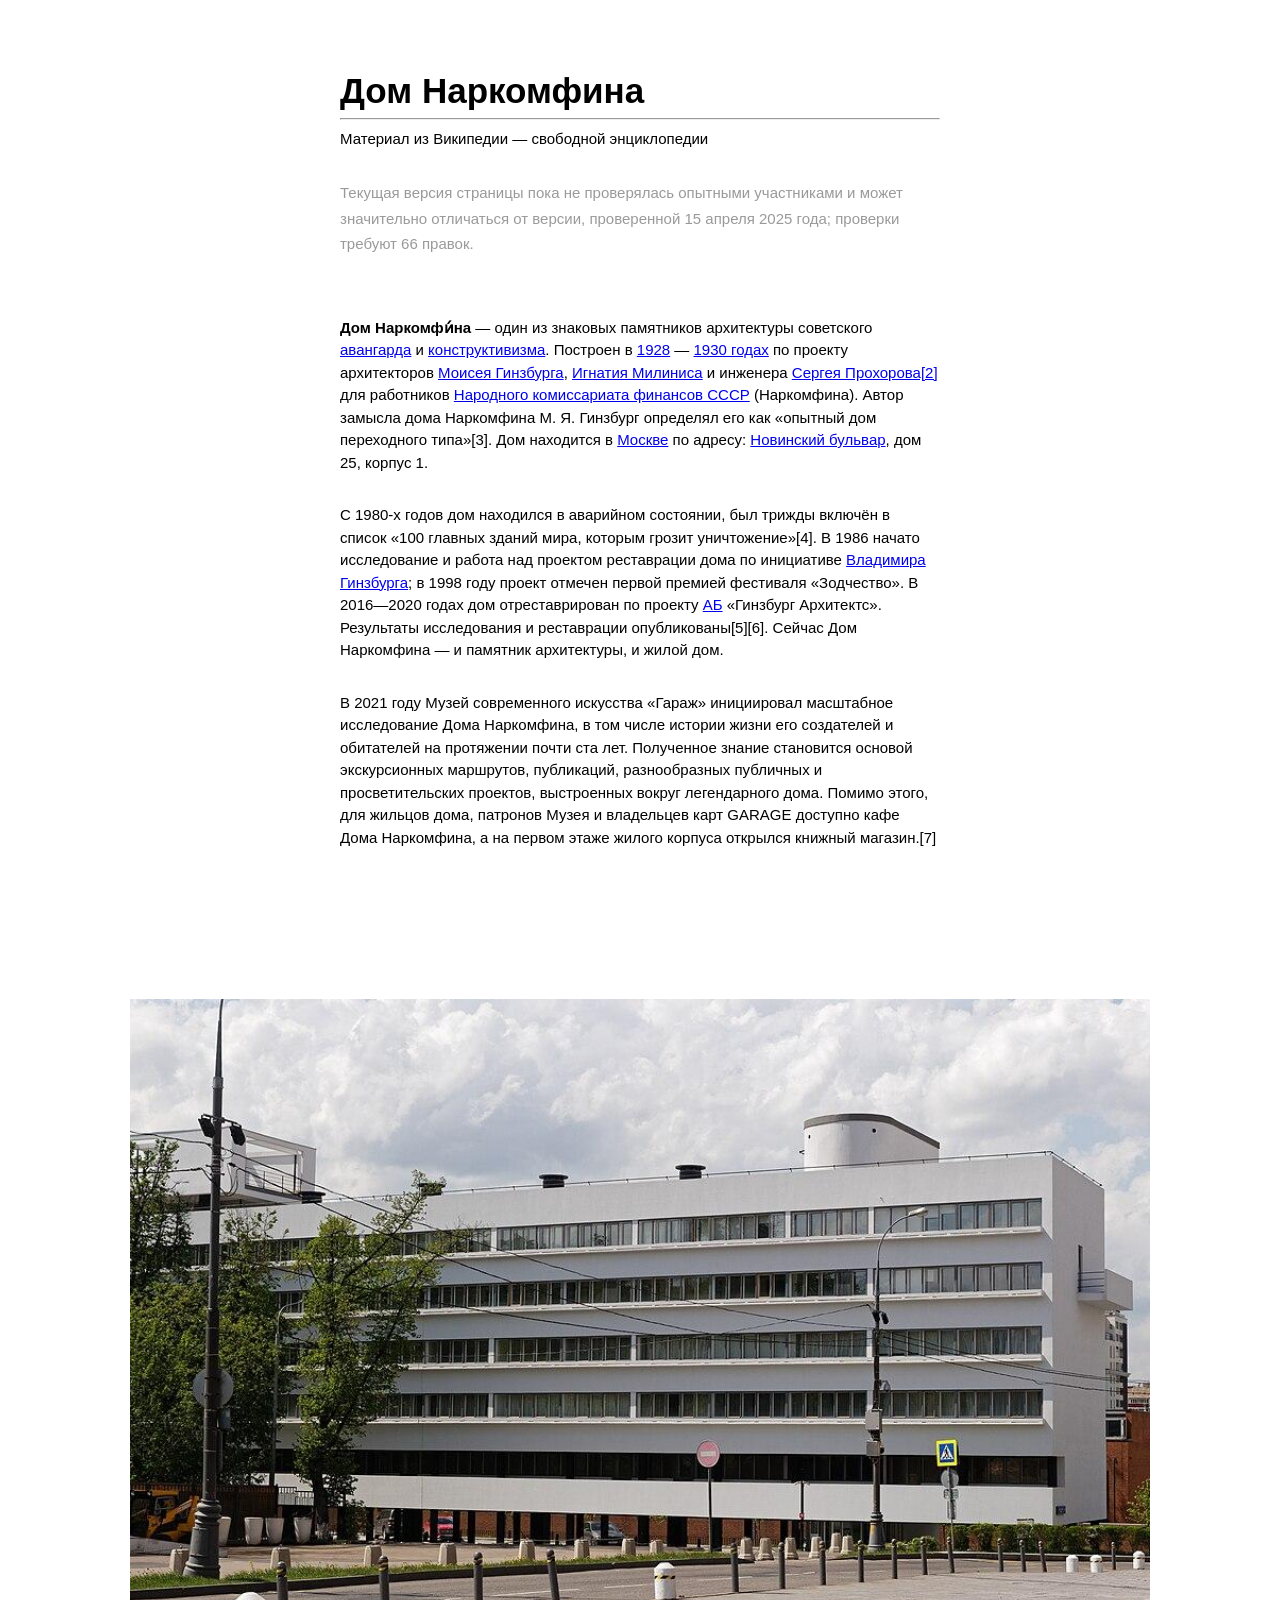
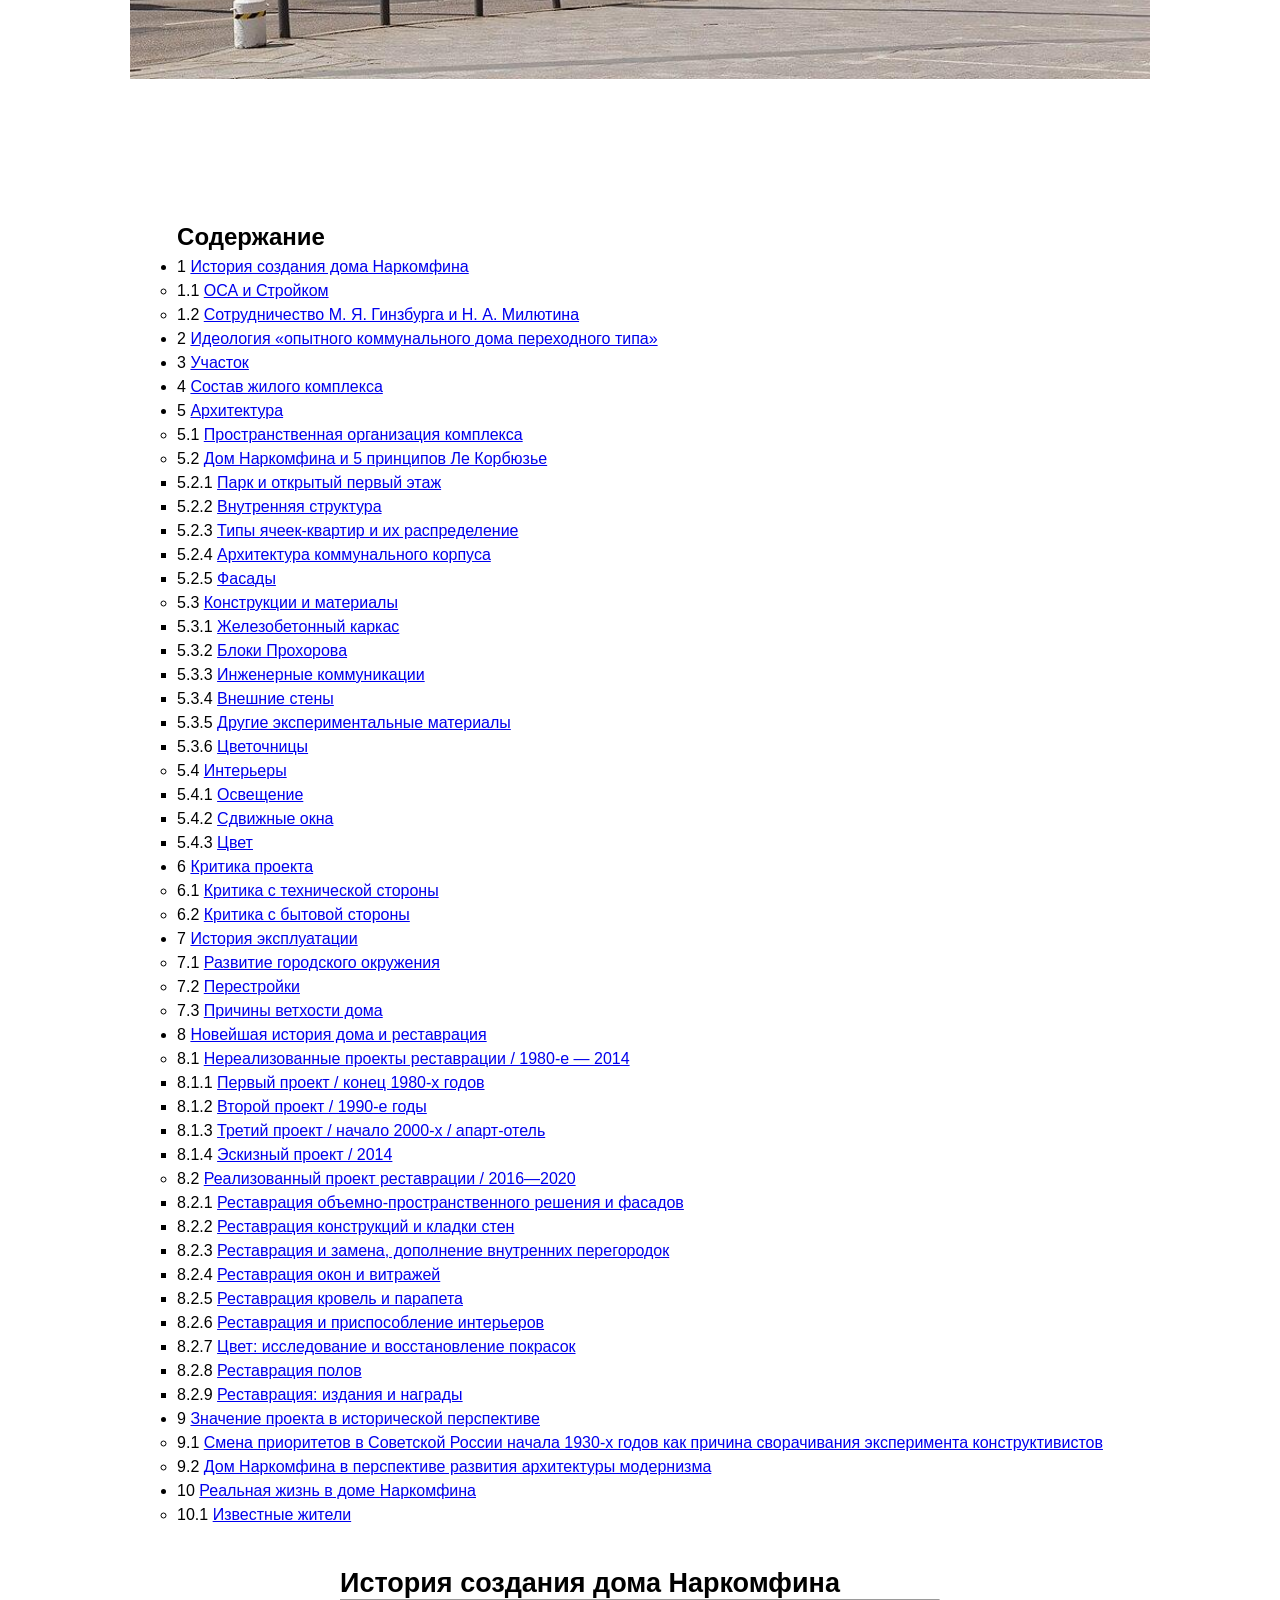
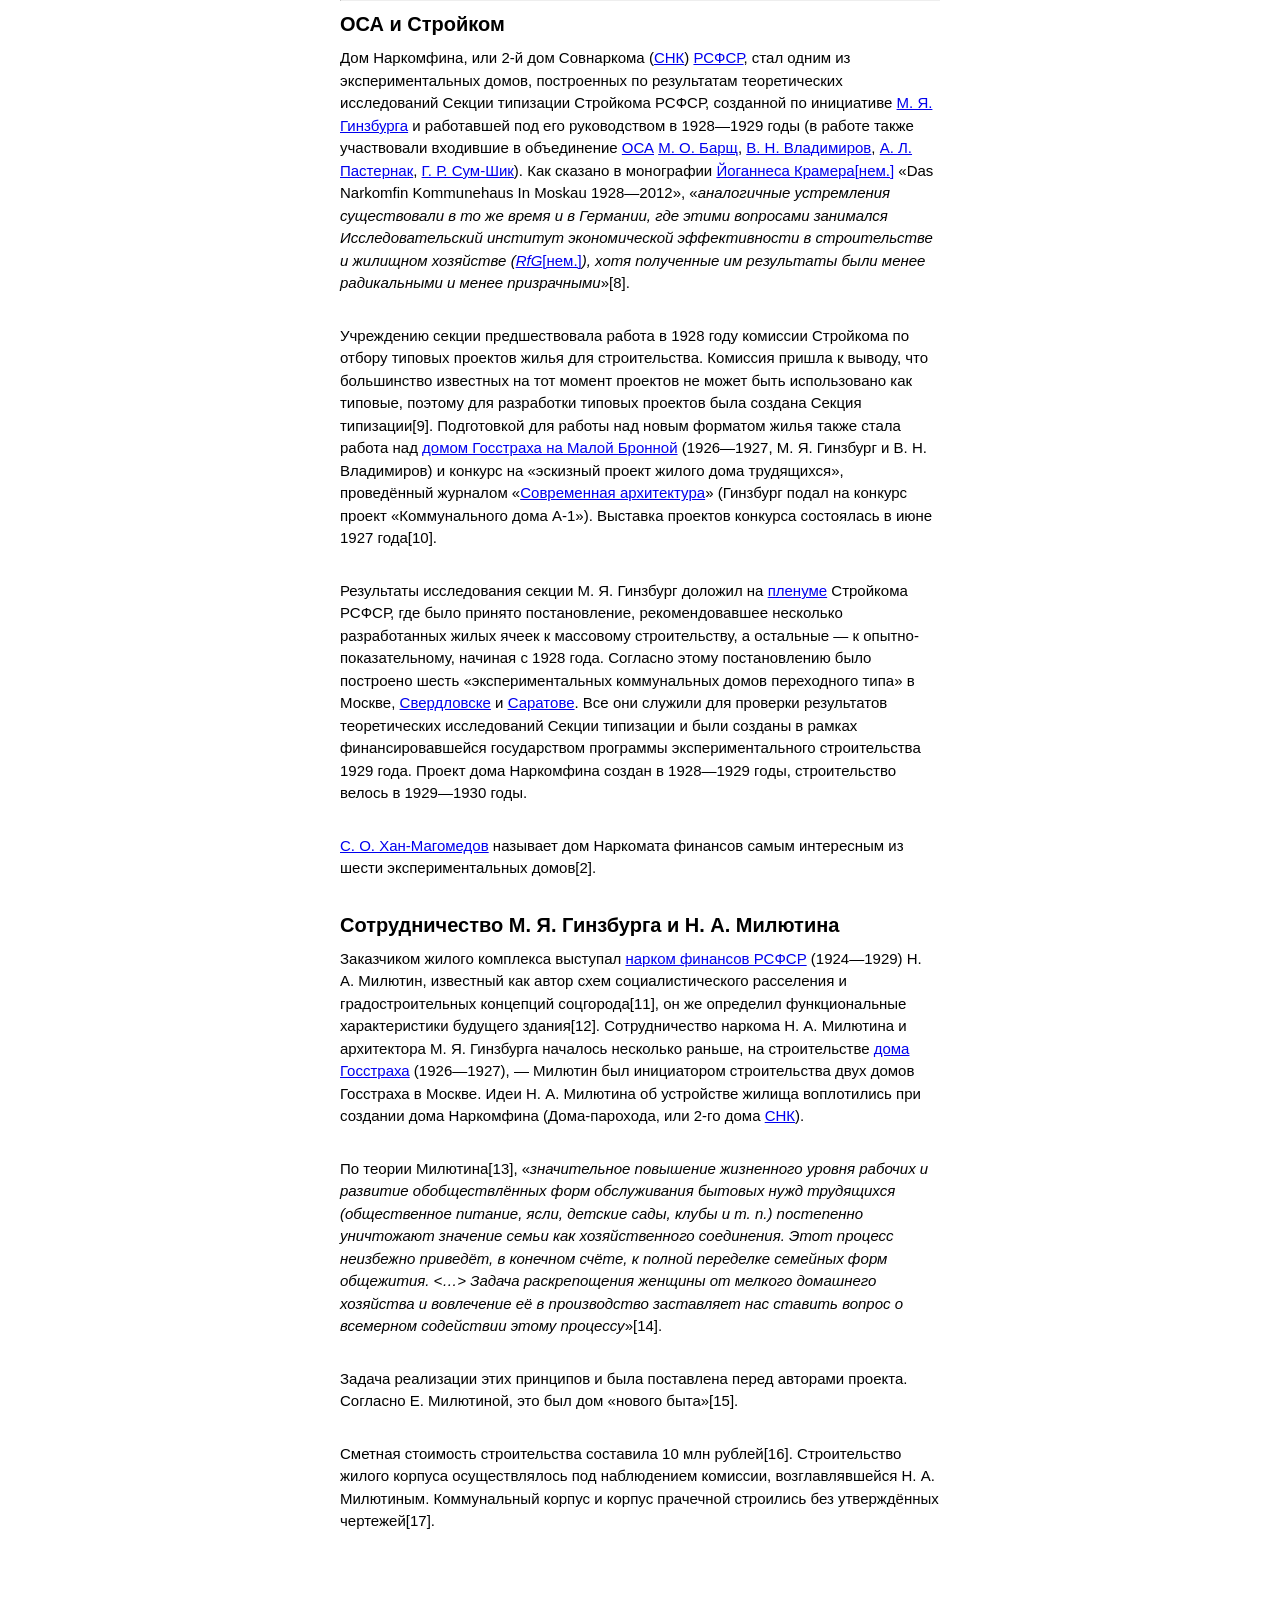
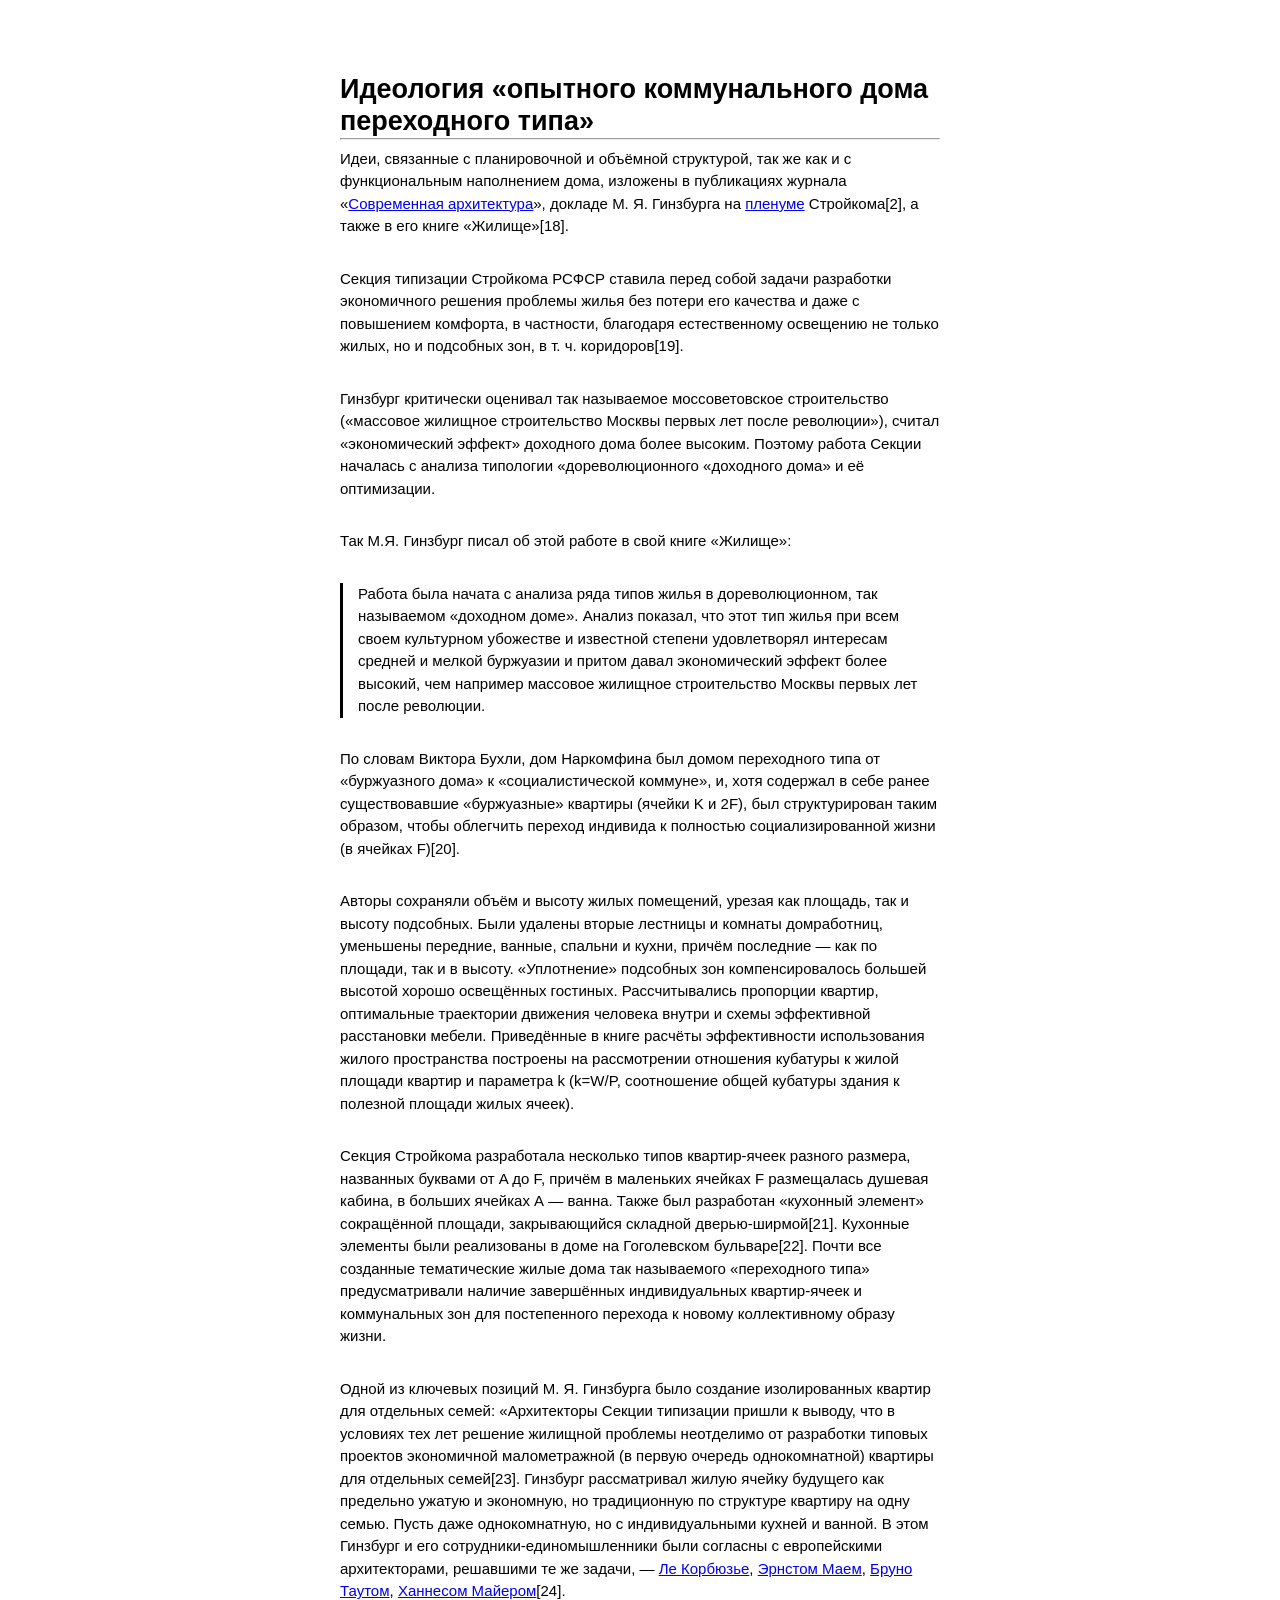
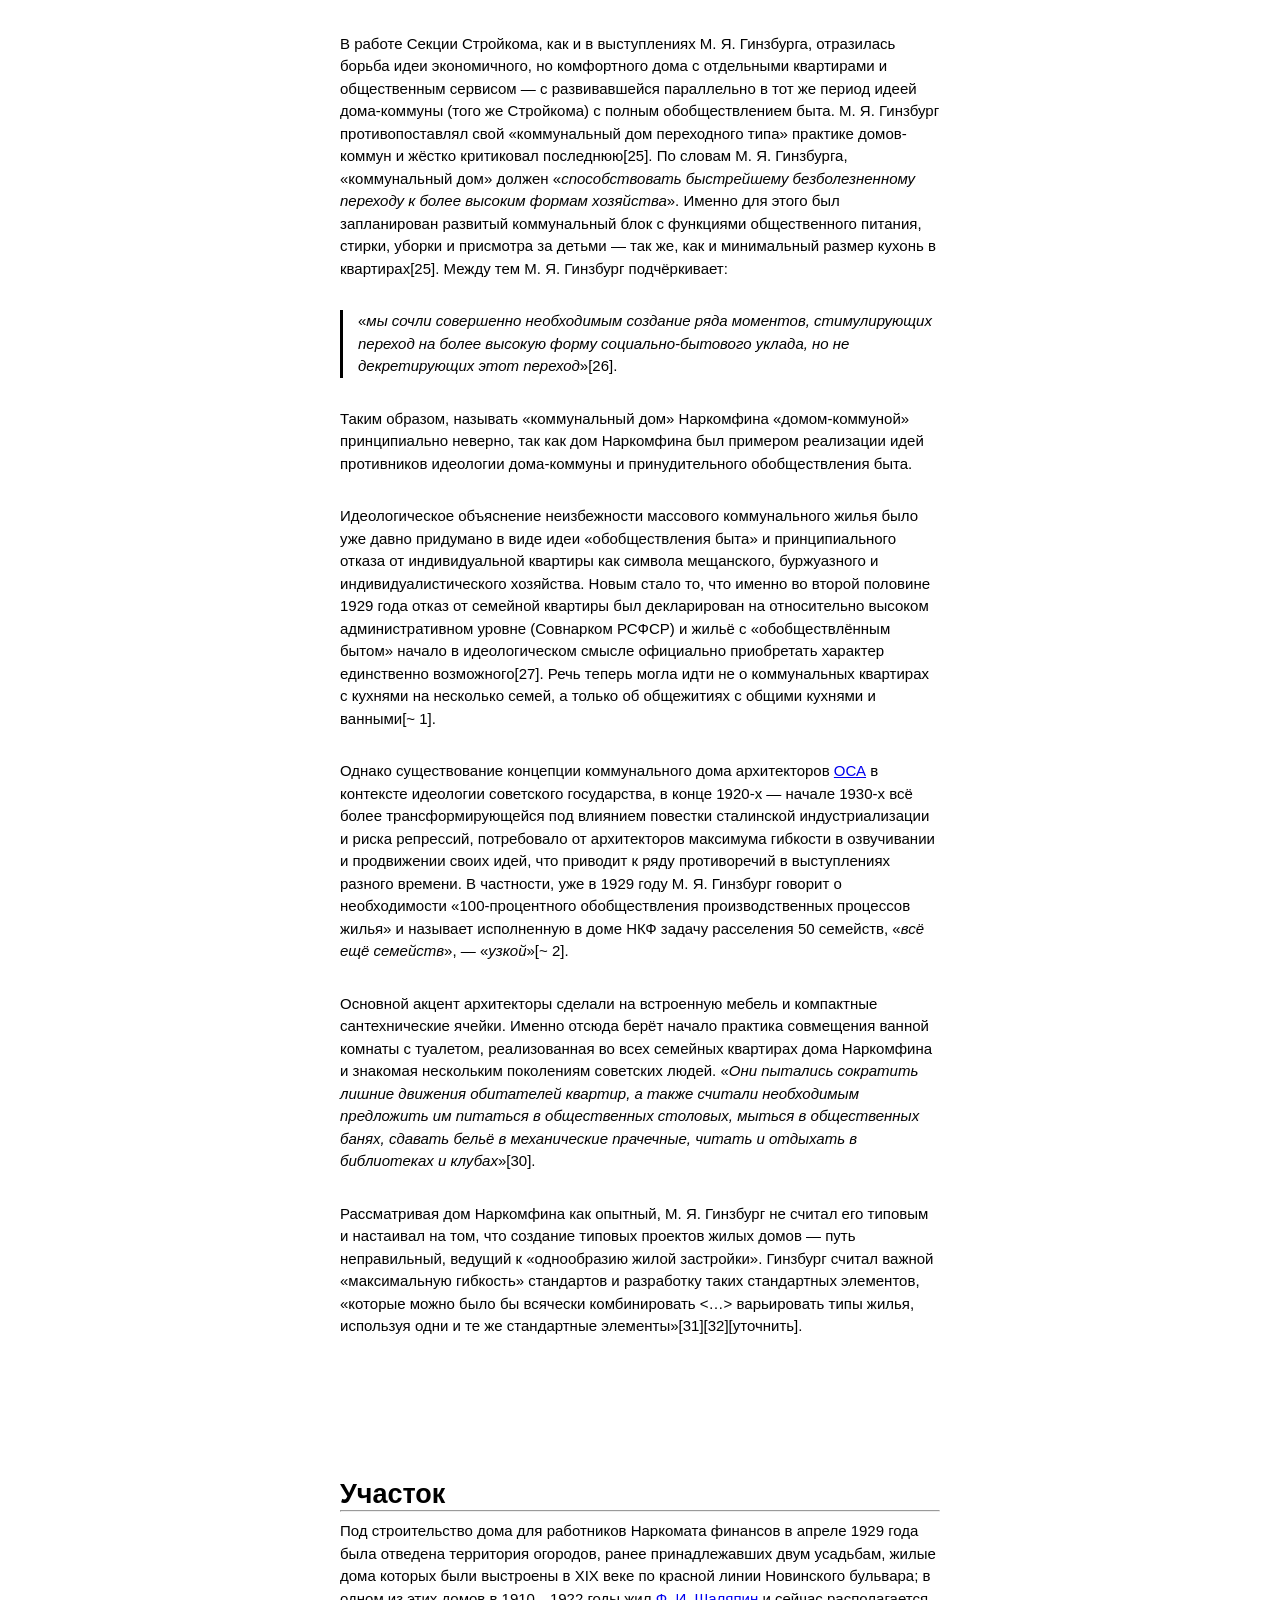
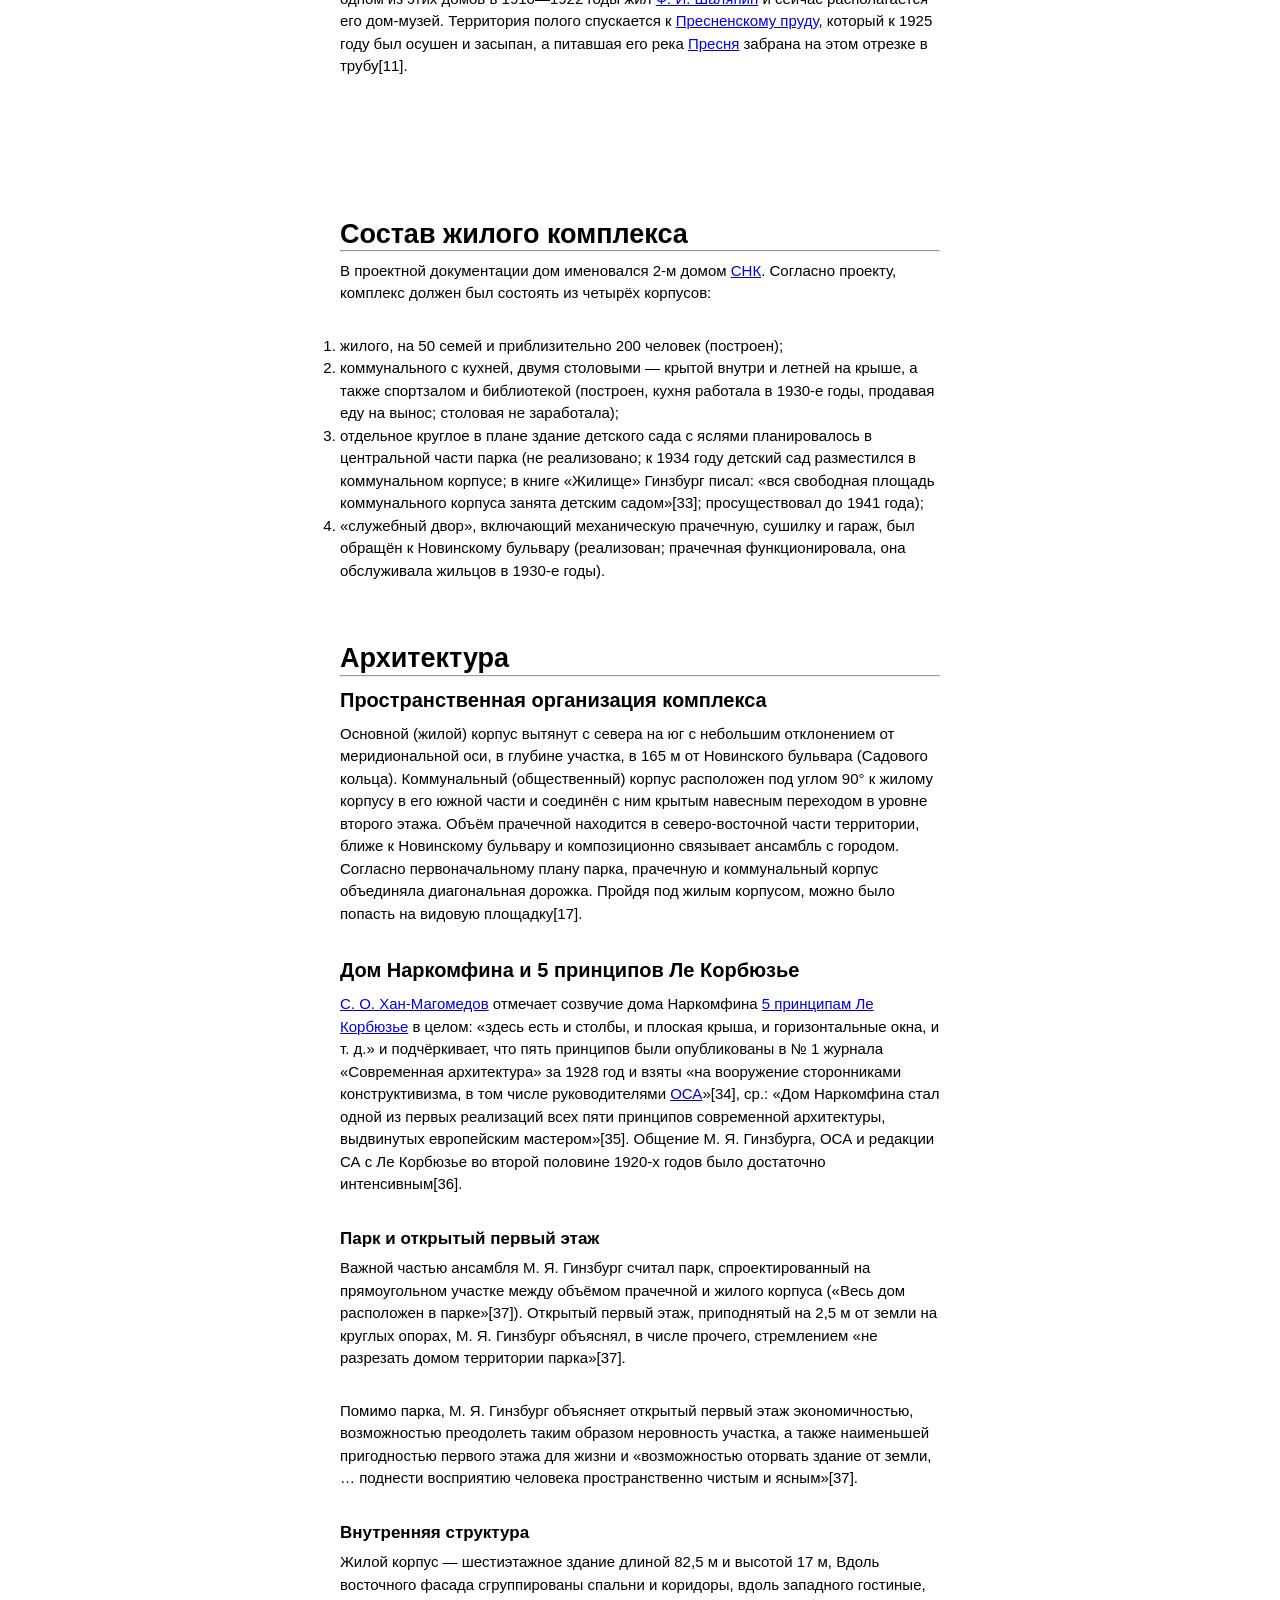
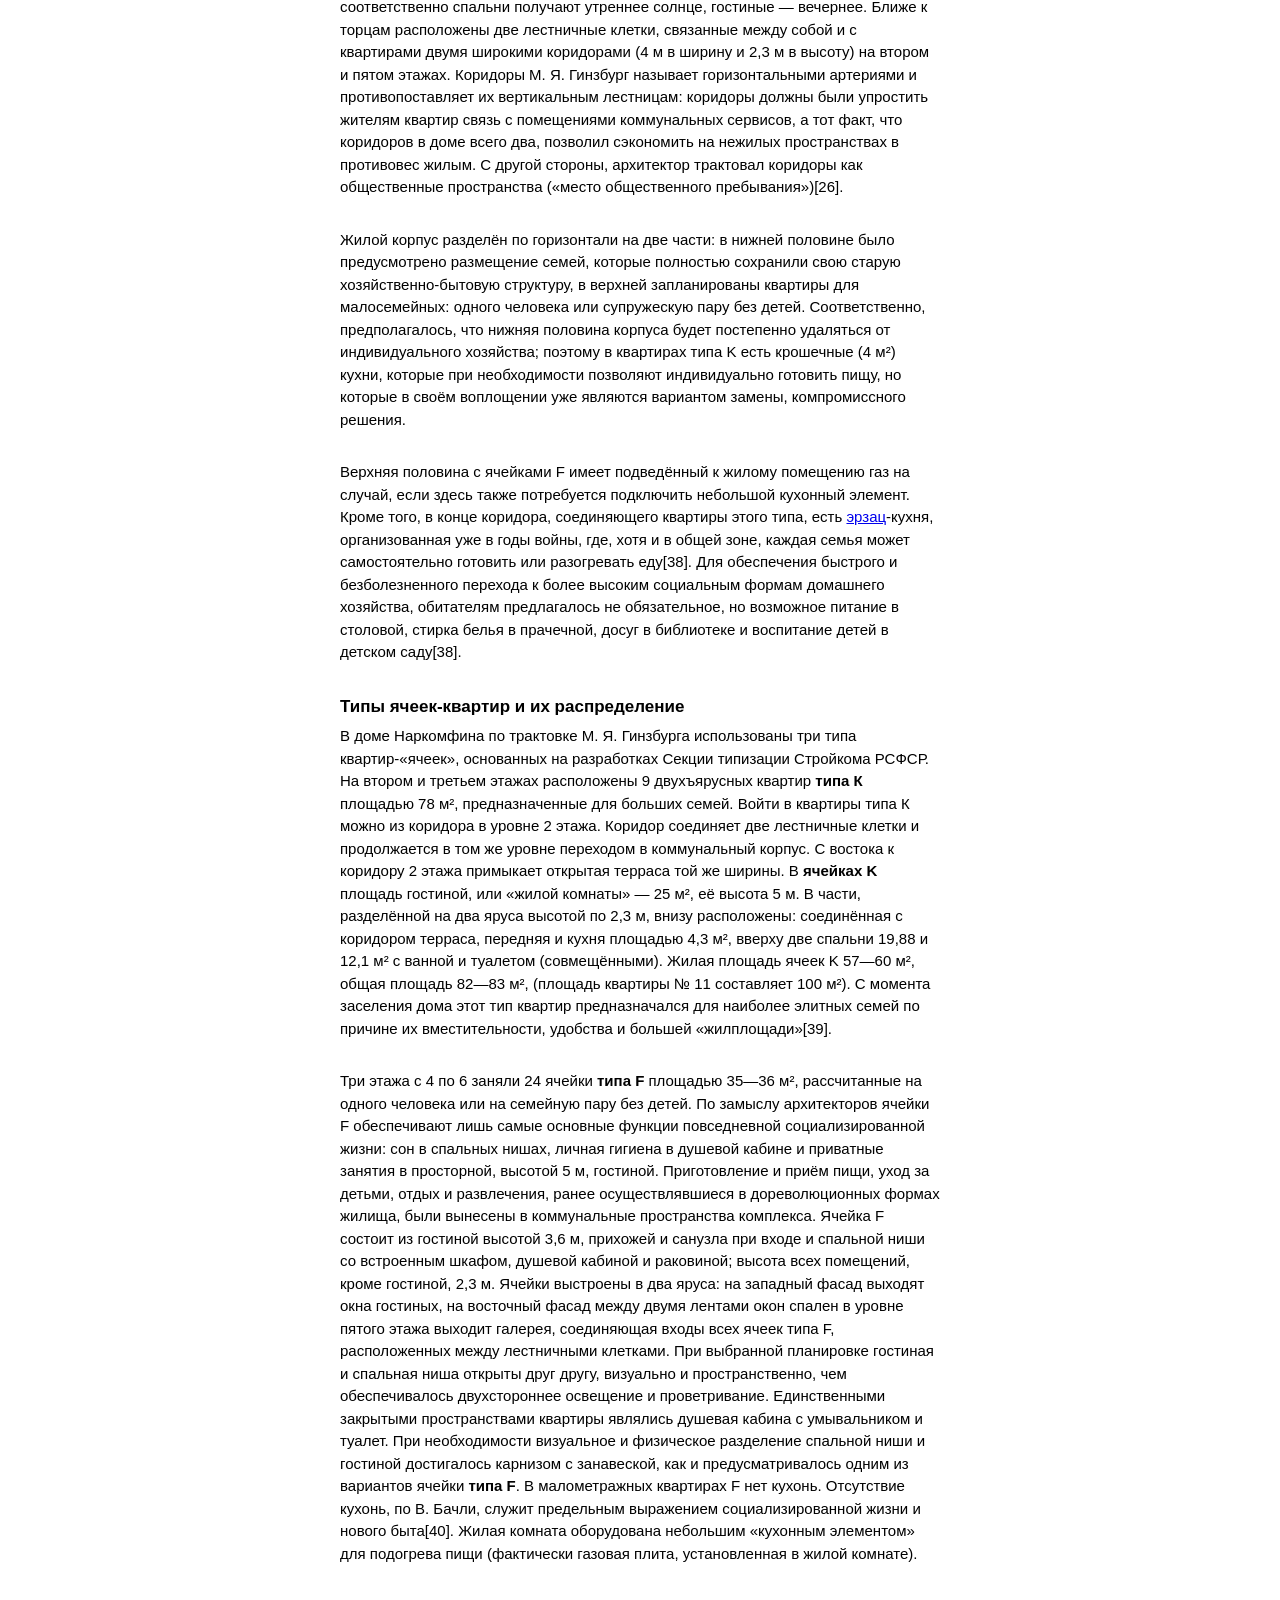
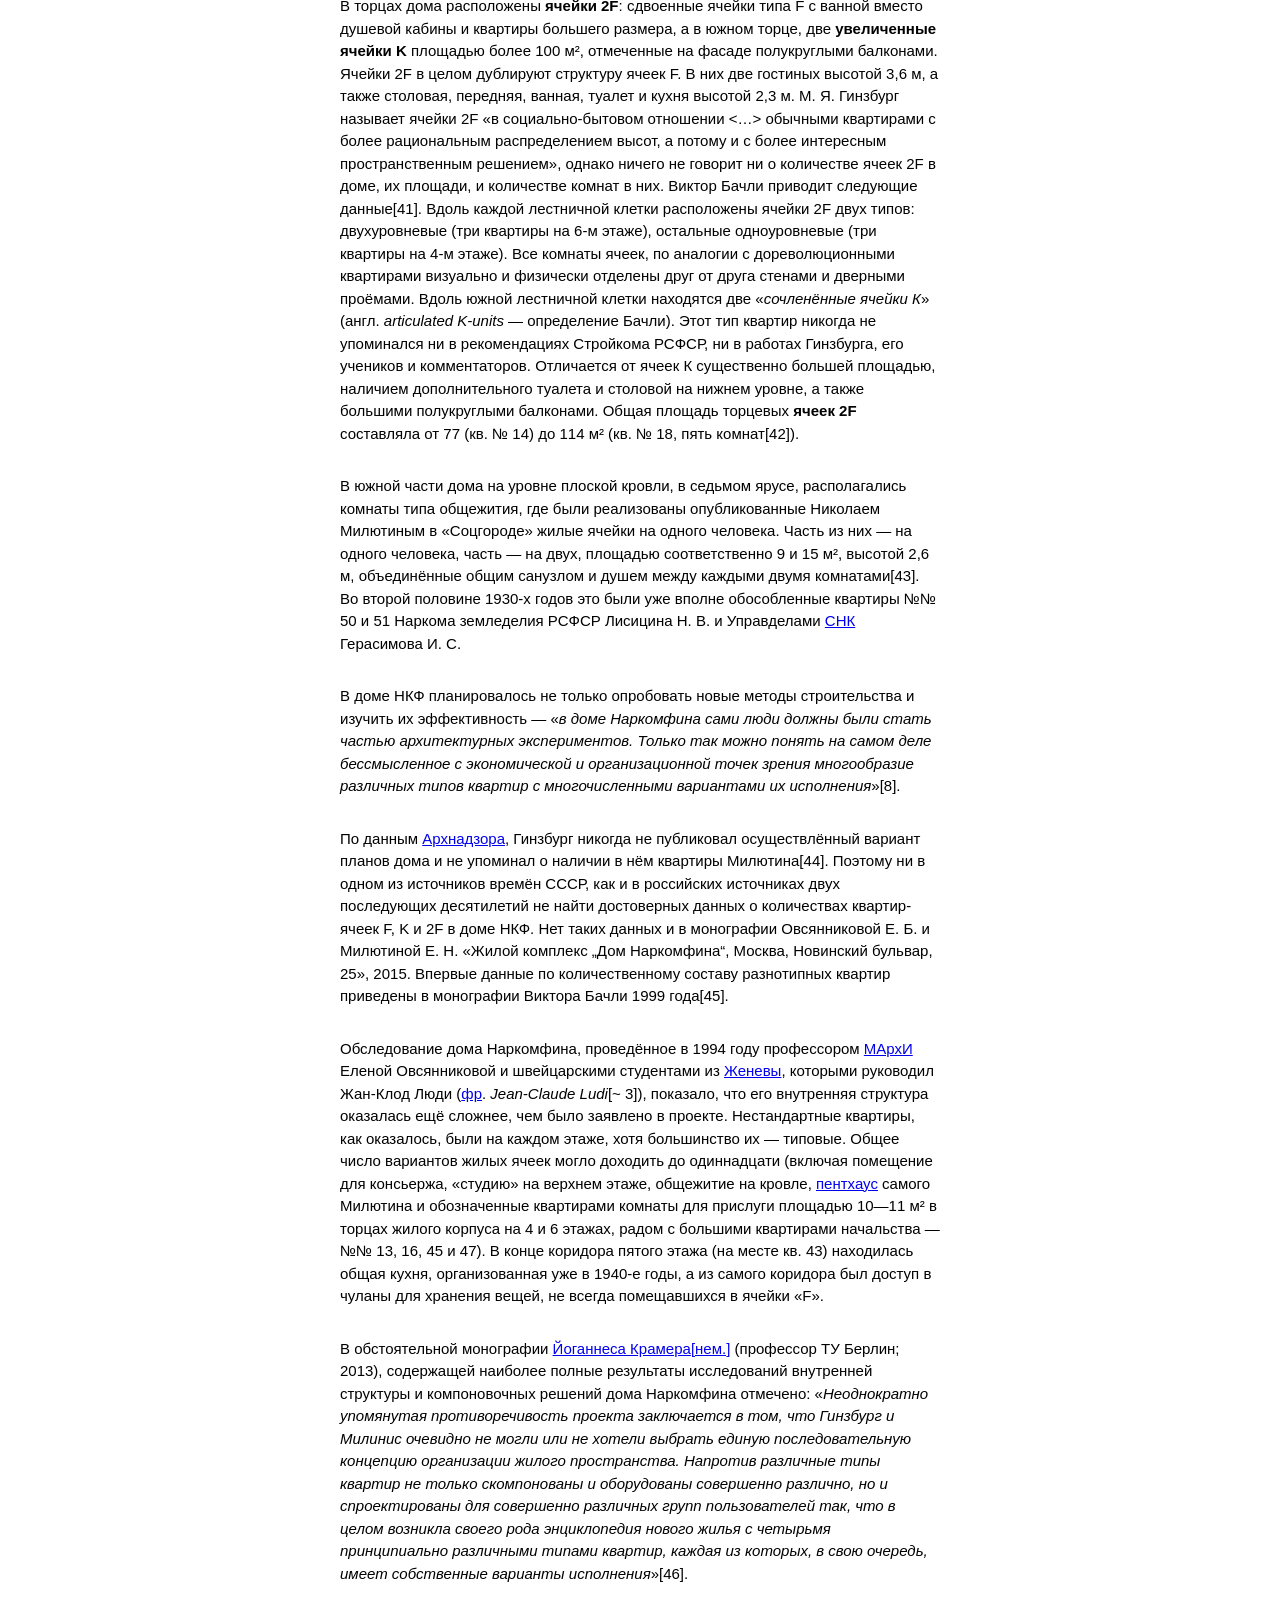
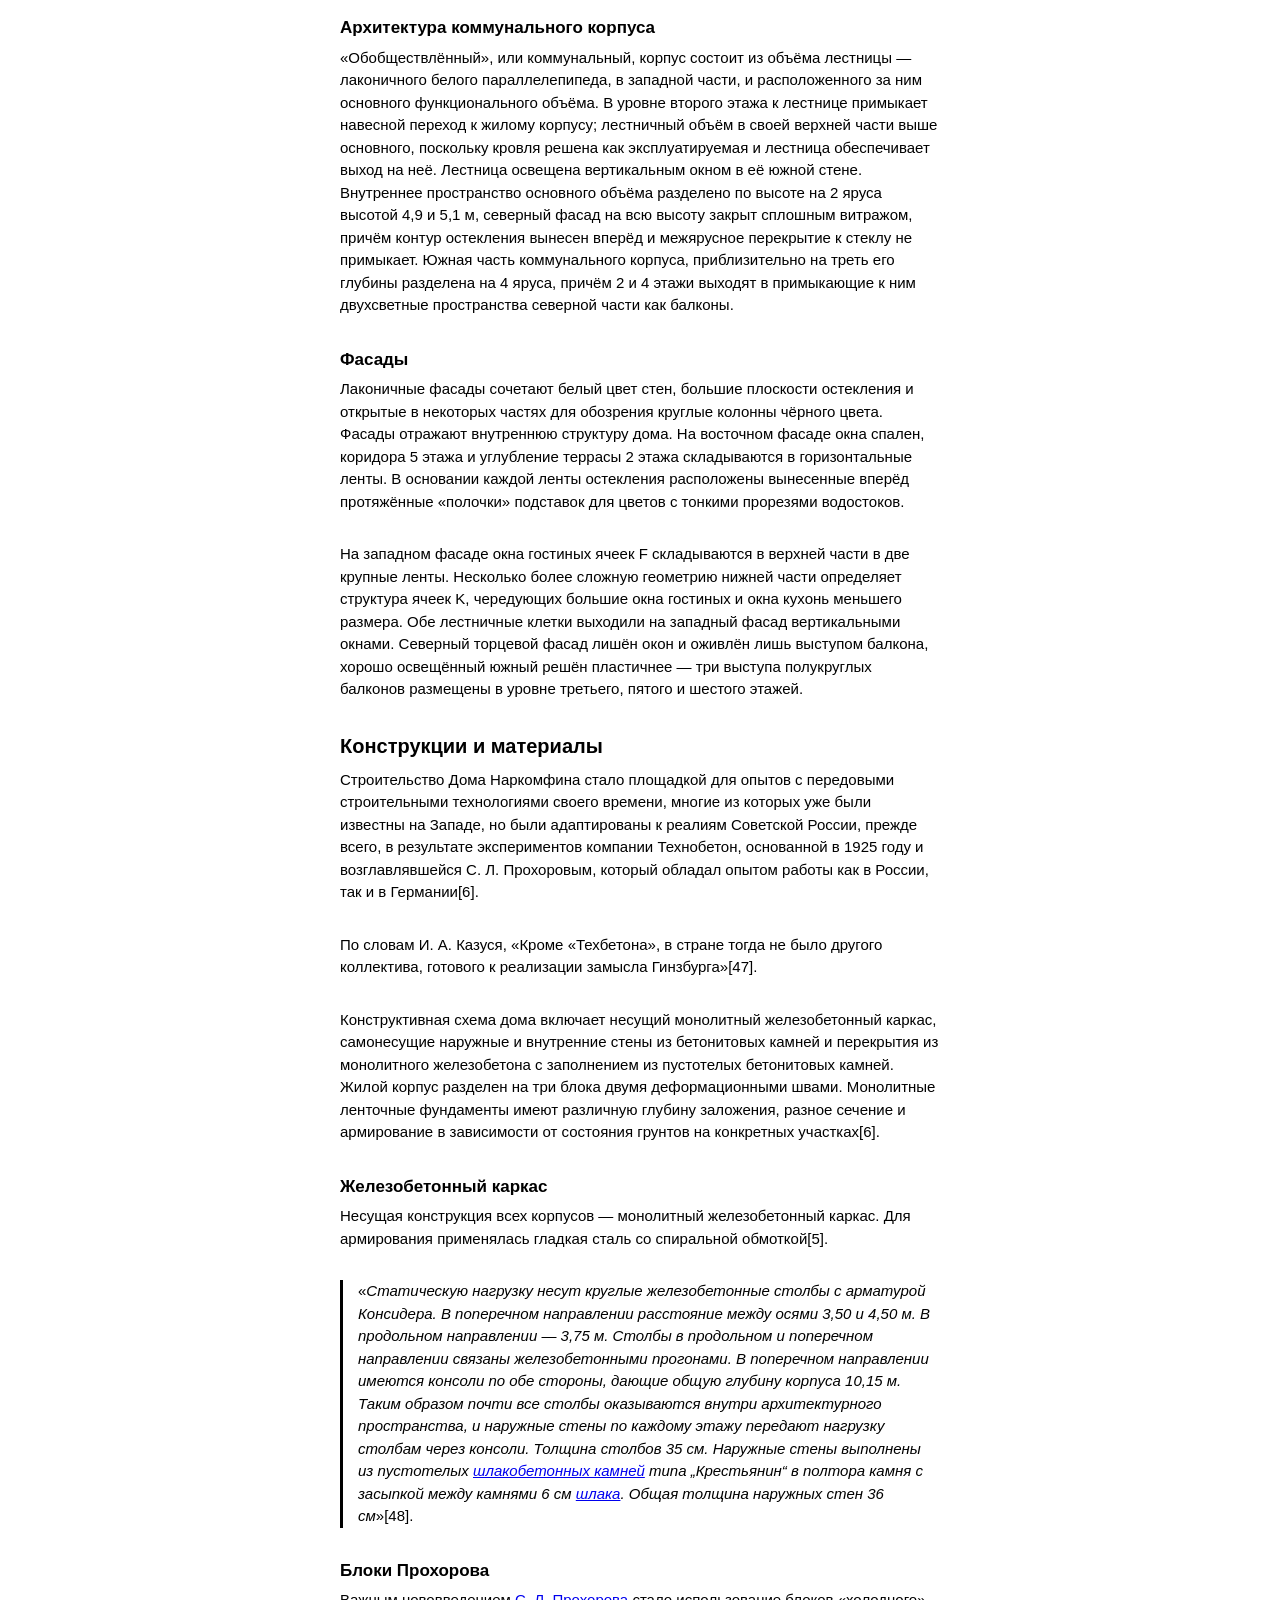
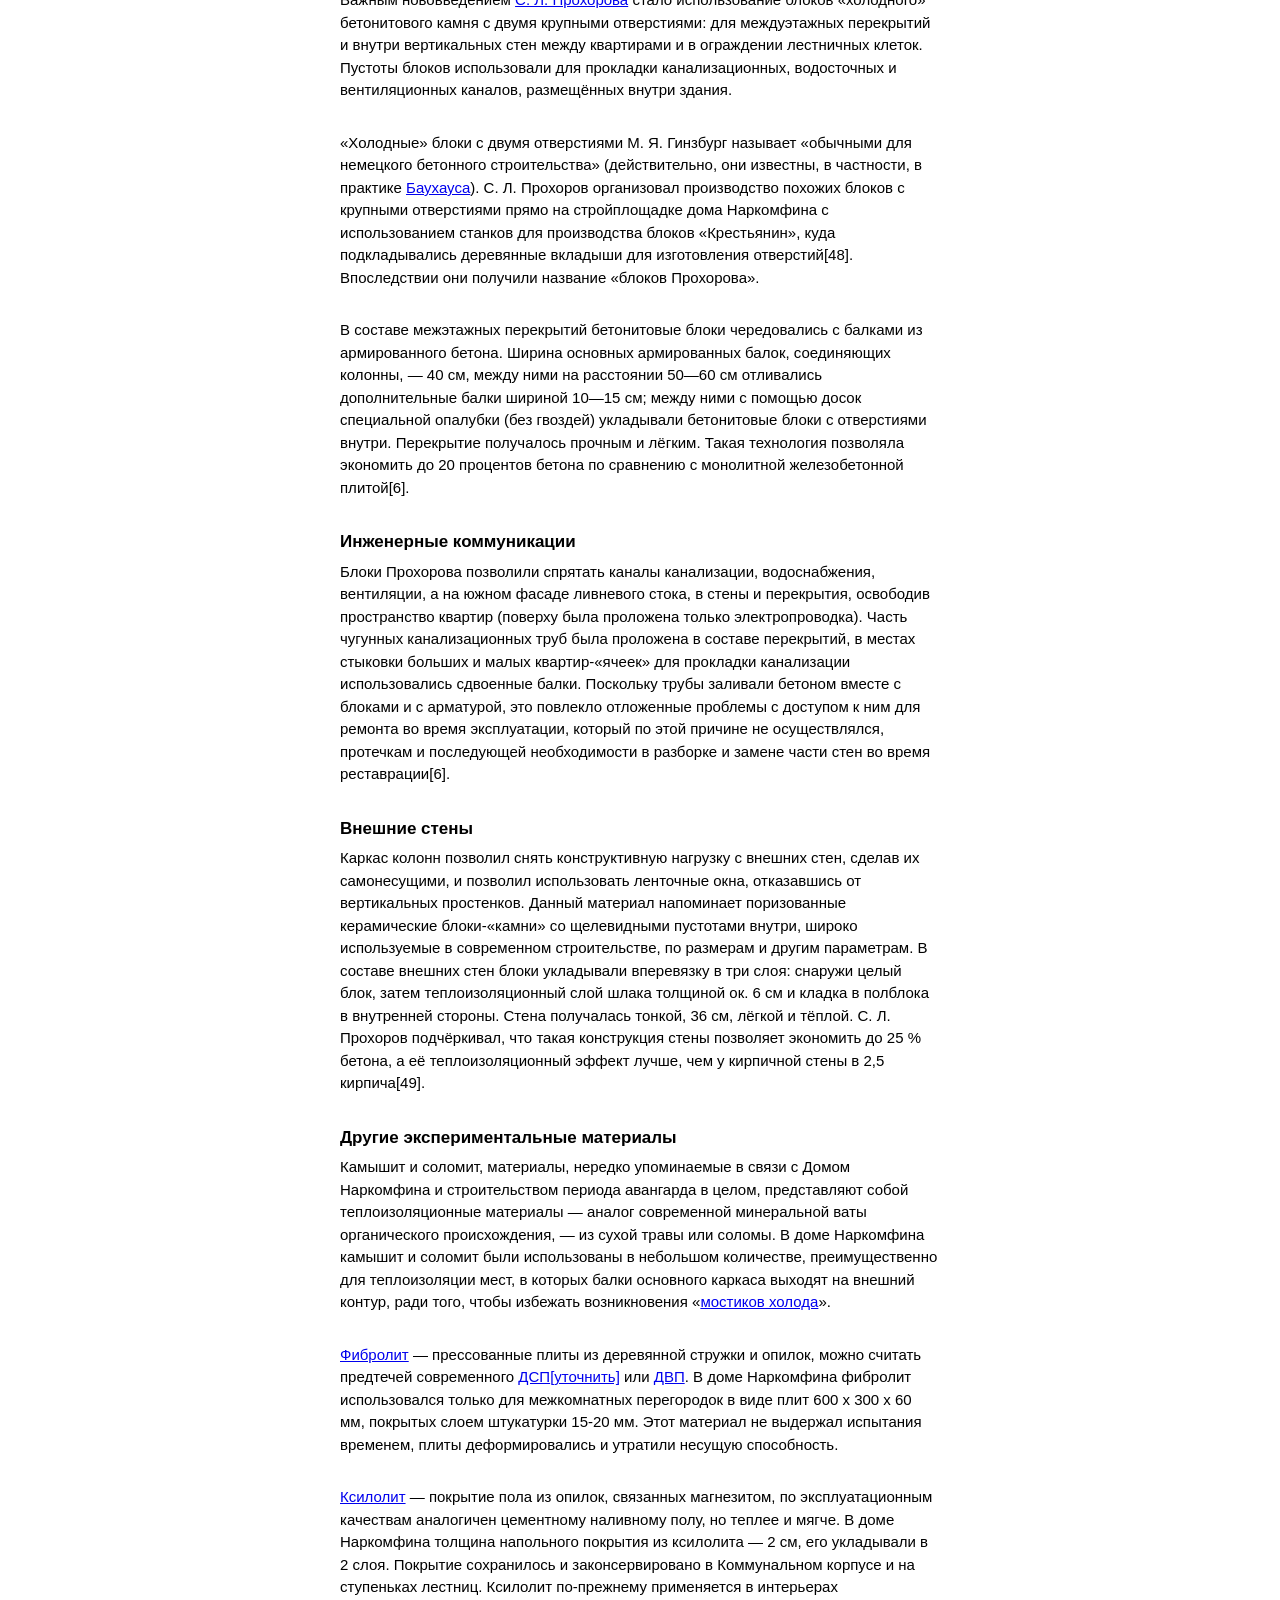
==== index.html @ a60117f1 "test_1" ====
<!DOCTYPE html>
<html lang="en">
    <head>
        <meta charset="UTF-8">
        <meta name="viewport" content="width=device-width, initial-scale=1.0">
        <link rel="stylesheet" href="style.css"> 
    </head>
    <body>
        <div class="section">
            <h1>Дом Наркомфина</h1>
            <hr>
            <p>Материал из Википедии — свободной энциклопедии</p>
            <p class="description">Текущая версия страницы пока <a href="https://ru.wikipedia.org/wiki/%D0%92%D0%B8%D0%BA%D0%B8%D0%BF%D0%B5%D0%B4%D0%B8%D1%8F:%D0%9F%D1%80%D0%BE%D0%B2%D0%B5%D1%80%D0%BA%D0%B0_%D1%81%D1%82%D0%B0%D1%82%D0%B5%D0%B9/%D0%9F%D0%BE%D1%8F%D1%81%D0%BD%D0%B5%D0%BD%D0%B8%D0%B5_%D0%B4%D0%BB%D1%8F_%D1%87%D0%B8%D1%82%D0%B0%D1%82%D0%B5%D0%BB%D0%B5%D0%B9">не проверялась</a> опытными участниками и может значительно отличаться <a href="https://ru.wikipedia.org/w/index.php?title=%D0%94%D0%BE%D0%BC_%D0%9D%D0%B0%D1%80%D0%BA%D0%BE%D0%BC%D1%84%D0%B8%D0%BD%D0%B0&stable=1">от версии, проверенной 15 апреля 2025 года</a>; проверки требуют <a href="https://ru.wikipedia.org/w/index.php?title=%D0%94%D0%BE%D0%BC_%D0%9D%D0%B0%D1%80%D0%BA%D0%BE%D0%BC%D1%84%D0%B8%D0%BD%D0%B0&oldid=136482660&diff=cur&diffonly=0">66 правок</a>.</p>
            <p> <span class="bold">Дом Наркомфи́на</span> — один из знаковых памятников архитектуры советского <a href="https://ru.wikipedia.org/wiki/%D0%90%D0%B2%D0%B0%D0%BD%D0%B3%D0%B0%D1%80%D0%B4_(%D0%B8%D1%81%D0%BA%D1%83%D1%81%D1%81%D1%82%D0%B2%D0%BE)">авангарда</a> и <a href="https://ru.wikipedia.org/wiki/%D0%9A%D0%BE%D0%BD%D1%81%D1%82%D1%80%D1%83%D0%BA%D1%82%D0%B8%D0%B2%D0%B8%D0%B7%D0%BC_(%D0%B8%D1%81%D0%BA%D1%83%D1%81%D1%81%D1%82%D0%B2%D0%BE)">конструктивизма</a>. Построен в <a href="https://ru.wikipedia.org/wiki/1928_%D0%B3%D0%BE%D0%B4">1928</a> — <a href="https://ru.wikipedia.org/wiki/1930_%D0%B3%D0%BE%D0%B4">1930 годах</a> по проекту архитекторов <a href="https://ru.wikipedia.org/wiki/%D0%93%D0%B8%D0%BD%D0%B7%D0%B1%D1%83%D1%80%D0%B3,_%D0%9C%D0%BE%D0%B8%D1%81%D0%B5%D0%B9_%D0%AF%D0%BA%D0%BE%D0%B2%D0%BB%D0%B5%D0%B2%D0%B8%D1%87">Моисея Гинзбурга</a>, <a href="https://ru.wikipedia.org/wiki/%D0%9C%D0%B8%D0%BB%D0%B8%D0%BD%D0%B8%D1%81,_%D0%98%D0%B3%D0%BD%D0%B0%D1%82%D0%B8%D0%B9_%D0%A4%D1%80%D0%B0%D0%BD%D1%86%D0%B5%D0%B2%D0%B8%D1%87">Игнатия Милиниса</a> и инженера <a href="https://ru.wikipedia.org/wiki/%D0%9F%D1%80%D0%BE%D1%85%D0%BE%D1%80%D0%BE%D0%B2,_%D0%A1%D0%B5%D1%80%D0%B3%D0%B5%D0%B9_%D0%9B%D1%8C%D0%B2%D0%BE%D0%B2%D0%B8%D1%87">Сергея Прохорова[2]</a> для работников <a href="https://ru.wikipedia.org/wiki/%D0%9D%D0%B0%D1%80%D0%BE%D0%B4%D0%BD%D1%8B%D0%B9_%D0%BA%D0%BE%D0%BC%D0%B8%D1%81%D1%81%D0%B0%D1%80%D0%B8%D0%B0%D1%82_%D1%84%D0%B8%D0%BD%D0%B0%D0%BD%D1%81%D0%BE%D0%B2_%D0%A1%D0%A1%D0%A1%D0%A0">Народного комиссариата финансов СССР</a> (Наркомфина). Автор замысла дома Наркомфина М. Я. Гинзбург определял его как «опытный дом переходного типа»[3]. Дом находится в <a href="https://ru.wikipedia.org/wiki/%D0%9C%D0%BE%D1%81%D0%BA%D0%B2%D0%B0">Москве</a> по адресу: <a href="https://ru.wikipedia.org/wiki/%D0%9D%D0%BE%D0%B2%D0%B8%D0%BD%D1%81%D0%BA%D0%B8%D0%B9_%D0%B1%D1%83%D0%BB%D1%8C%D0%B2%D0%B0%D1%80">Новинский бульвар</a>, дом 25, корпус 1.</p>
            <p>С 1980-х годов дом находился в аварийном состоянии, был трижды включён в список «100 главных зданий мира, которым грозит уничтожение»[4]. В 1986 начато исследование и работа над проектом реставрации дома по инициативе <a href="https://ru.wikipedia.org/wiki/%D0%93%D0%B8%D0%BD%D0%B7%D0%B1%D1%83%D1%80%D0%B3,_%D0%92%D0%BB%D0%B0%D0%B4%D0%B8%D0%BC%D0%B8%D1%80_%D0%9C%D0%BE%D0%B8%D1%81%D0%B5%D0%B5%D0%B2%D0%B8%D1%87">Владимира Гинзбурга</a>; в 1998 году проект отмечен первой премией фестиваля «Зодчество». В 2016—2020 годах дом отреставрирован по проекту <a href="https://ru.wikipedia.org/wiki/%D0%90%D1%80%D1%85%D0%B8%D1%82%D0%B5%D0%BA%D1%82%D1%83%D1%80%D0%BD%D0%BE%D0%B5_%D0%B1%D1%8E%D1%80%D0%BE">АБ</a> «Гинзбург Архитектс». Результаты исследования и реставрации опубликованы[5][6]. Сейчас Дом Наркомфина — и памятник архитектуры, и жилой дом.</p>
            <p>В 2021 году Музей современного искусства «Гараж» инициировал масштабное исследование Дома Наркомфина, в том числе истории жизни его создателей и обитателей на протяжении почти ста лет. Полученное знание становится основой экскурсионных маршрутов, публикаций, разнообразных публичных и просветительских проектов, выстроенных вокруг легендарного дома. Помимо этого, для жильцов дома, патронов Музея и владельцев карт GARAGE доступно кафе Дома Наркомфина, а на первом этаже жилого корпуса открылся книжный магазин.[7]</p>
        </div>
        <img src="Дом Наркомфина.jpg" alt="">
        <div>
            <h2>Содержание</h2>
            <ul>
                <li>
                    1 <a href="#История создания дома Наркомфина">История создания дома Наркомфина</a>
                    <ul>
                        <li>1.1 <a href="#ОСА и Стройком">ОСА и Стройком</a></li>
                        <li>1.2 <a href="#Сотрудничество М. Я. Гинзбурга и Н. А. Милютина">Сотрудничество М. Я. Гинзбурга и Н. А. Милютина</a></li>
                    </ul>
                </li>
                <li> 2 <a href="#Идеология «опытного коммунального дома переходного типа»">Идеология «опытного коммунального дома переходного типа»</a></li>
                <li> 3 <a href="#Участок">Участок</a></li>
                <li> 4 <a href="#Состав жилого комплекса">Состав жилого комплекса</a></li>
                <li>
                    5 <a href="#Архитектура">Архитектура</a>
                    <ul>
                        <li>5.1 <a href="#Пространственная организация комплекса">Пространственная организация комплекса</a></li>
                        <li>5.2 <a href="#Дом Наркомфина и 5 принципов Ле Корбюзье">Дом Наркомфина и 5 принципов Ле Корбюзье</a></li>
                        <ul>
                            <li>5.2.1 <a href="#Парк и открытый первый этаж">Парк и открытый первый этаж</a></li>
                            <li>5.2.2 <a href="#Внутренняя структура">Внутренняя структура</a></li>
                            <li>5.2.3 <a href="#Типы ячеек-квартир и их распределение">Типы ячеек-квартир и их распределение</a></li>
                            <li>5.2.4 <a href="#Архитектура коммунального корпуса">Архитектура коммунального корпуса</a></li>
                            <li>5.2.5 <a href="#Фасады">Фасады</a>
                            </li>
                        </ul>
                        <li>5.3 <a href="#Конструкции и материалы">Конструкции и материалы</a></li>
                        <ul>
                            <li>5.3.1 <a href="#Железобетонный каркас">Железобетонный каркас</a></li>
                            <li>5.3.2 <a href="#Блоки Прохорова">Блоки Прохорова</a></li>
                            <li>5.3.3 <a href="#Инженерные коммуникации">Инженерные коммуникации</a></li>
                            <li>5.3.4 <a href="#Внешние стены">Внешние стены</a></li>
                            <li>5.3.5 <a href="#Другие экспериментальные материалы">Другие экспериментальные материалы</a></li>
                            <li>5.3.6 <a href="#Цветочницы">Цветочницы</a></li>
                        </ul>
                        <li>5.4 <a href="#Интерьеры">Интерьеры</a></li>
                        <ul>
                            <li>5.4.1 <a href="#Освещение">Освещение</a></li>
                            <li>5.4.2 <a href="#Сдвижные окна">Сдвижные окна</a></li>
                            <li>5.4.3 <a href="#Цвет">Цвет</a></li>
                        </ul>
                    </ul>
                </li>
                <li>
                    6 <a href="#Критика проекта">Критика проекта</a>
                    <ul>
                        <li>6.1 <a href="#Критика с технической стороны">Критика с технической стороны</a></li>
                        <li>6.2 <a href="#Критика с бытовой стороны">Критика с бытовой стороны</a></li>
                    </ul>
                </li>
                <li>
                    7 <a href="#История эксплуатации">История эксплуатации</a>
                    <ul>
                        <li>7.1 <a href="#Развитие городского окружения">Развитие городского окружения</a></li>
                        <li>7.2 <a href="#Перестройки">Перестройки</a></li>
                        <li>7.3 <a href="#Причины ветхости дома">Причины ветхости дома</a></li>
                    </ul>
                </li>
                <li>
                    8 <a href="#Новейшая история дома и реставрация">Новейшая история дома и реставрация</a>
                    <ul>
                        <li>
                            8.1 <a href="#Нереализованные проекты реставрации / 1980-е — 2014">Нереализованные проекты реставрации / 1980-е — 2014</a>
                            <ul>
                                <li>8.1.1 <a href="#Первый проект / конец 1980-х годов">Первый проект / конец 1980-х годов</a></li>
                                <li>8.1.2 <a href="#Второй проект / 1990-е годы">Второй проект / 1990-е годы</a></li>
                                <li>8.1.3 <a href="#Третий проект / начало 2000-х / апарт-отель">Третий проект / начало 2000-х / апарт-отель</a></li>
                                <li>8.1.4 <a href="#Эскизный проект / 2014">Эскизный проект / 2014</a></li>
                            </ul>
                        </li>
                        <li>
                            8.2 <a href="#Реализованный проект реставрации / 2016—2020">Реализованный проект реставрации / 2016—2020</a>
                            <ul>
                                <li>8.2.1 <a href="#Реставрация объемно-пространственного решения и фасадов">Реставрация объемно-пространственного решения и фасадов</a></li>
                                <li>8.2.2 <a href="#Реставрация конструкций и кладки стен">Реставрация конструкций и кладки стен</a></li>
                                <li>8.2.3 <a href="#Реставрация и замена, дополнение внутренних перегородок">Реставрация и замена, дополнение внутренних перегородок</a></li>
                                <li>8.2.4 <a href="#Реставрация окон и витражей">Реставрация окон и витражей</a></li>
                                <li>8.2.5 <a href="#Реставрация кровель и парапета">Реставрация кровель и парапета</a></li>
                                <li>8.2.6 <a href="#Реставрация и приспособление интерьеров">Реставрация и приспособление интерьеров</a></li>
                                <li>8.2.7 <a href="#Цвет: исследование и восстановление покрасок">Цвет: исследование и восстановление покрасок</a></li>
                                <li>8.2.8 <a href="#Реставрация полов">Реставрация полов</a></li>
                                <li>8.2.9 <a href="#Реставрация: издания и награды">Реставрация: издания и награды</a></li>
                            </ul>
                        </li>
                    </ul>
                </li>
                <li>
                    9 <a href="#Значение проекта в исторической перспективе">Значение проекта в исторической перспективе</a>
                    <ul>
                        <li>9.1 <a href="#Смена приоритетов в Советской России начала 1930-х годов как причина сворачивания эксперимента конструктивистов">Смена приоритетов в Советской России начала 1930-х годов как причина сворачивания эксперимента конструктивистов</a></li>
                        <li>9.2 <a href="#Дом Наркомфина в перспективе развития архитектуры модернизма">Дом Наркомфина в перспективе развития архитектуры модернизма</a></li>
                    </ul>
                </li>
                <li>
                    10 <a href="#Реальная жизнь в доме Наркомфина">Реальная жизнь в доме Наркомфина</a>
                    <ul>
                        <li>10.1 <a href="#Известные жители">Известные жители</a></li>
                    </ul>
                </li>
            </ul>
        </div>
        <div class="section">
            <h2 id="История создания дома Наркомфина">История создания дома Наркомфина</h2>
            <hr>
            <h3 id="ОСА и Стройком">ОСА и Стройком</h3>
            <p>Дом Наркомфина, или 2-й дом Совнаркома (<a href="https://ru.wikipedia.org/wiki/%D0%A1%D0%BE%D0%B2%D0%B5%D1%82_%D0%BD%D0%B0%D1%80%D0%BE%D0%B4%D0%BD%D1%8B%D1%85_%D0%BA%D0%BE%D0%BC%D0%B8%D1%81%D1%81%D0%B0%D1%80%D0%BE%D0%B2">СНК</a>) <a href="https://ru.wikipedia.org/wiki/%D0%A0%D0%BE%D1%81%D1%81%D0%B8%D0%B9%D1%81%D0%BA%D0%B0%D1%8F_%D0%A1%D0%BE%D0%B2%D0%B5%D1%82%D1%81%D0%BA%D0%B0%D1%8F_%D0%A4%D0%B5%D0%B4%D0%B5%D1%80%D0%B0%D1%82%D0%B8%D0%B2%D0%BD%D0%B0%D1%8F_%D0%A1%D0%BE%D1%86%D0%B8%D0%B0%D0%BB%D0%B8%D1%81%D1%82%D0%B8%D1%87%D0%B5%D1%81%D0%BA%D0%B0%D1%8F_%D0%A0%D0%B5%D1%81%D0%BF%D1%83%D0%B1%D0%BB%D0%B8%D0%BA%D0%B0">РСФСР</a>, стал одним из экспериментальных домов, построенных по результатам теоретических исследований Секции типизации Стройкома РСФСР, созданной по инициативе <a href="https://ru.wikipedia.org/wiki/%D0%93%D0%B8%D0%BD%D0%B7%D0%B1%D1%83%D1%80%D0%B3,_%D0%9C%D0%BE%D0%B8%D1%81%D0%B5%D0%B9_%D0%AF%D0%BA%D0%BE%D0%B2%D0%BB%D0%B5%D0%B2%D0%B8%D1%87">М. Я. Гинзбурга</a> и работавшей под его руководством в 1928—1929 годы (в работе также участвовали входившие в объединение <a href="https://ru.wikipedia.org/wiki/%D0%9E%D0%B1%D1%8A%D0%B5%D0%B4%D0%B8%D0%BD%D0%B5%D0%BD%D0%B8%D0%B5_%D1%81%D0%BE%D0%B2%D1%80%D0%B5%D0%BC%D0%B5%D0%BD%D0%BD%D1%8B%D1%85_%D0%B0%D1%80%D1%85%D0%B8%D1%82%D0%B5%D0%BA%D1%82%D0%BE%D1%80%D0%BE%D0%B2">ОСА</a> <a href="https://ru.wikipedia.org/wiki/%D0%91%D0%B0%D1%80%D1%89,_%D0%9C%D0%B8%D1%85%D0%B0%D0%B8%D0%BB_%D0%9E%D1%81%D0%B8%D0%BF%D0%BE%D0%B2%D0%B8%D1%87">М. О. Барщ</a>, <a href="https://ru.wikipedia.org/wiki/%D0%92%D0%BB%D0%B0%D0%B4%D0%B8%D0%BC%D0%B8%D1%80%D0%BE%D0%B2,_%D0%92%D1%8F%D1%87%D0%B5%D1%81%D0%BB%D0%B0%D0%B2_%D0%9D%D0%B8%D0%BA%D0%BE%D0%BB%D0%B0%D0%B5%D0%B2%D0%B8%D1%87">В. Н. Владимиров</a>, <a href="https://ru.wikipedia.org/wiki/%D0%9F%D0%B0%D1%81%D1%82%D0%B5%D1%80%D0%BD%D0%B0%D0%BA,_%D0%90%D0%BB%D0%B5%D0%BA%D1%81%D0%B0%D0%BD%D0%B4%D1%80_%D0%9B%D0%B5%D0%BE%D0%BD%D0%B8%D0%B4%D0%BE%D0%B2%D0%B8%D1%87">А. Л. Пастернак</a>, <a href="https://ru.wikipedia.org/w/index.php?title=%D0%A1%D1%83%D0%BC-%D0%A8%D0%B8%D0%BA,_%D0%93%D1%80%D0%B8%D0%B3%D0%BE%D1%80%D0%B8%D0%B9_%D0%A0%D0%BE%D0%BC%D0%B0%D0%BD%D0%BE%D0%B2%D0%B8%D1%87&action=edit&redlink=1">Г. Р. Сум-Шик</a>). Как сказано в монографии <a href="https://ru.wikipedia.org/w/index.php?title=%D0%9A%D1%80%D0%B0%D0%BC%D0%B5%D1%80,_%D0%99%D0%BE%D0%B3%D0%B0%D0%BD%D0%BD%D0%B5%D1%81&action=edit&redlink=1">Йоганнеса Крамера</a><a href="https://de.wikipedia.org/wiki/Johannes_Cramer">[нем.]</a> «Das Narkomfin Kommunehaus In Moskau 1928—2012», «<span class="italic">аналогичные устремления существовали в то же время и в Германии, где этими вопросами занимался Исследовательский институт экономической эффективности в строительстве и жилищном хозяйстве (<a href="https://ru.wikipedia.org/w/index.php?title=%D0%A0%D0%B5%D0%B9%D1%85%D1%81%D1%81%D0%BA%D0%BE%D0%B5_%D0%B8%D1%81%D1%81%D0%BB%D0%B5%D0%B4%D0%BE%D0%B2%D0%B0%D1%82%D0%B5%D0%BB%D1%8C%D1%81%D0%BA%D0%BE%D0%B5_%D0%BE%D0%B1%D1%89%D0%B5%D1%81%D1%82%D0%B2%D0%BE_%D1%8D%D0%BA%D0%BE%D0%BD%D0%BE%D0%BC%D0%B8%D1%87%D0%B5%D1%81%D0%BA%D0%BE%D0%B9_%D1%8D%D1%84%D1%84%D0%B5%D0%BA%D1%82%D0%B8%D0%B2%D0%BD%D0%BE%D1%81%D1%82%D0%B8_%D0%B2_%D1%81%D1%82%D1%80%D0%BE%D0%B8%D1%82%D0%B5%D0%BB%D1%8C%D1%81%D1%82%D0%B2%D0%B5_%D0%B8_%D0%96%D0%9A%D0%A5&action=edit&redlink=1">RfG</a></span><a href="https://de.wikipedia.org/wiki/Reichsforschungsgesellschaft_f%C3%BCr_Wirtschaftlichkeit_im_Bau-_und_Wohnungswesen">[нем.]</a><span class="italic">), хотя полученные им результаты были менее радикальными и менее призрачными</span>»[8].</p>
            <p>Учреждению секции предшествовала работа в 1928 году комиссии Стройкома по отбору типовых проектов жилья для строительства. Комиссия пришла к выводу, что большинство известных на тот момент проектов не может быть использовано как типовые, поэтому для разработки типовых проектов была создана Секция типизации[9]. Подготовкой для работы над новым форматом жилья также стала работа над <a href="https://ru.wikipedia.org/wiki/%D0%96%D0%B8%D0%BB%D0%BE%D0%B9_%D0%B4%D0%BE%D0%BC_%D0%93%D0%BE%D1%81%D1%81%D1%82%D1%80%D0%B0%D1%85%D0%B0_%D0%BD%D0%B0_%D0%9C%D0%B0%D0%BB%D0%BE%D0%B9_%D0%91%D1%80%D0%BE%D0%BD%D0%BD%D0%BE%D0%B9">домом Госстраха на Малой Бронной</a> (1926—1927, М. Я. Гинзбург и В. Н. Владимиров) и конкурс на «эскизный проект жилого дома трудящихся», проведённый журналом «<a href="https://ru.wikipedia.org/wiki/%D0%A1%D0%BE%D0%B2%D1%80%D0%B5%D0%BC%D0%B5%D0%BD%D0%BD%D0%B0%D1%8F_%D0%B0%D1%80%D1%85%D0%B8%D1%82%D0%B5%D0%BA%D1%82%D1%83%D1%80%D0%B0_(%D0%B6%D1%83%D1%80%D0%BD%D0%B0%D0%BB)">Современная архитектура</a>» (Гинзбург подал на конкурс проект «Коммунального дома А-1»). Выставка проектов конкурса состоялась в июне 1927 года[10].</p>
            <p>Результаты исследования секции М. Я. Гинзбург доложил на <a href="https://ru.wikipedia.org/wiki/%D0%9F%D0%BB%D0%B5%D0%BD%D0%B0%D1%80%D0%BD%D0%BE%D0%B5_%D0%B7%D0%B0%D1%81%D0%B5%D0%B4%D0%B0%D0%BD%D0%B8%D0%B5">пленуме</a> Стройкома РСФСР, где было принято постановление, рекомендовавшее несколько разработанных жилых ячеек к массовому строительству, а остальные — к опытно-показательному, начиная с 1928 года. Согласно этому постановлению было построено шесть «экспериментальных коммунальных домов переходного типа» в Москве, <a href="https://ru.wikipedia.org/wiki/%D0%95%D0%BA%D0%B0%D1%82%D0%B5%D1%80%D0%B8%D0%BD%D0%B1%D1%83%D1%80%D0%B3">Свердловске</a> и <a href="https://ru.wikipedia.org/wiki/%D0%A1%D0%B0%D1%80%D0%B0%D1%82%D0%BE%D0%B2">Саратове</a>. Все они служили для проверки результатов теоретических исследований Секции типизации и были созданы в рамках финансировавшейся государством программы экспериментального строительства 1929 года. Проект дома Наркомфина создан в 1928—1929 годы, строительство велось в 1929—1930 годы.</p>
            <p><a href="https://ru.wikipedia.org/wiki/%D0%A5%D0%B0%D0%BD-%D0%9C%D0%B0%D0%B3%D0%BE%D0%BC%D0%B5%D0%B4%D0%BE%D0%B2,_%D0%A1%D0%B5%D0%BB%D0%B8%D0%BC_%D0%9E%D0%BC%D0%B0%D1%80%D0%BE%D0%B2%D0%B8%D1%87">С. О. Хан-Магомедов</a> называет дом Наркомата финансов самым интересным из шести экспериментальных домов[2].</p>
            <h3 id="Сотрудничество М. Я. Гинзбурга и Н. А. Милютина">Сотрудничество М. Я. Гинзбурга и Н. А. Милютина</h3>
            <p>Заказчиком жилого комплекса выступал <a href="https://ru.wikipedia.org/wiki/%D0%9D%D0%B0%D1%80%D0%BE%D0%B4%D0%BD%D1%8B%D0%B9_%D0%BA%D0%BE%D0%BC%D0%B8%D1%81%D1%81%D0%B0%D1%80%D0%B8%D0%B0%D1%82_%D1%84%D0%B8%D0%BD%D0%B0%D0%BD%D1%81%D0%BE%D0%B2_%D0%A0%D0%A1%D0%A4%D0%A1%D0%A0">нарком финансов РСФСР</a> (1924—1929) Н. А. Милютин, известный как автор схем социалистического расселения и градостроительных концепций соцгорода[11], он же определил функциональные характеристики будущего здания[12]. Сотрудничество наркома Н. А. Милютина и архитектора М. Я. Гинзбурга началось несколько раньше, на строительстве <a href="https://ru.wikipedia.org/wiki/%D0%96%D0%B8%D0%BB%D0%BE%D0%B9_%D0%B4%D0%BE%D0%BC_%D0%93%D0%BE%D1%81%D1%81%D1%82%D1%80%D0%B0%D1%85%D0%B0_%D0%BD%D0%B0_%D0%9C%D0%B0%D0%BB%D0%BE%D0%B9_%D0%91%D1%80%D0%BE%D0%BD%D0%BD%D0%BE%D0%B9">дома Госстраха</a> (1926—1927), — Милютин был инициатором строительства двух домов Госстраха в Москве. Идеи Н. А. Милютина об устройстве жилища воплотились при создании дома Наркомфина (Дома-парохода, или 2-го дома <a href="https://ru.wikipedia.org/wiki/%D0%A1%D0%BE%D0%B2%D0%B5%D1%82_%D0%BD%D0%B0%D1%80%D0%BE%D0%B4%D0%BD%D1%8B%D1%85_%D0%BA%D0%BE%D0%BC%D0%B8%D1%81%D1%81%D0%B0%D1%80%D0%BE%D0%B2">СНК</a>).</p>
            <p>По теории Милютина[13], «<span class="italic">значительное повышение жизненного уровня рабочих и развитие обобществлённых форм обслуживания бытовых нужд трудящихся (общественное питание, ясли, детские сады, клубы и т. п.) постепенно уничтожают значение семьи как хозяйственного соединения. Этот процесс неизбежно приведёт, в конечном счёте, к полной переделке семейных форм общежития. <…> Задача раскрепощения женщины от мелкого домашнего хозяйства и вовлечение её в производство заставляет нас ставить вопрос о всемерном содействии этому процессу</span>»[14].</p>
            <p>Задача реализации этих принципов и была поставлена перед авторами проекта. Согласно Е. Милютиной, это был дом «нового быта»[15].</p>
            <p>Сметная стоимость строительства составила 10 млн рублей[16]. Строительство жилого корпуса осуществлялось под наблюдением комиссии, возглавлявшейся Н. А. Милютиным. Коммунальный корпус и корпус прачечной строились без утверждённых чертежей[17].</p>
        </div>
        <div class="section">
            <h2 id="Идеология «опытного коммунального дома переходного типа»">Идеология «опытного коммунального дома переходного типа»</h2>
            <hr>
            <p>Идеи, связанные с планировочной и объёмной структурой, так же как и с функциональным наполнением дома, изложены в публикациях журнала «<a href="https://ru.wikipedia.org/wiki/%D0%A1%D0%BE%D0%B2%D1%80%D0%B5%D0%BC%D0%B5%D0%BD%D0%BD%D0%B0%D1%8F_%D0%B0%D1%80%D1%85%D0%B8%D1%82%D0%B5%D0%BA%D1%82%D1%83%D1%80%D0%B0_(%D0%B6%D1%83%D1%80%D0%BD%D0%B0%D0%BB)">Современная архитектура</a>», докладе М. Я. Гинзбурга на <a href="https://ru.wikipedia.org/wiki/%D0%9F%D0%BB%D0%B5%D0%BD%D0%B0%D1%80%D0%BD%D0%BE%D0%B5_%D0%B7%D0%B0%D1%81%D0%B5%D0%B4%D0%B0%D0%BD%D0%B8%D0%B5">пленуме</a> Стройкома[2], а также в его книге «Жилище»[18].</p>
            <p>Секция типизации Стройкома РСФСР ставила перед собой задачи разработки экономичного решения проблемы жилья без потери его качества и даже с повышением комфорта, в частности, благодаря естественному освещению не только жилых, но и подсобных зон, в т. ч. коридоров[19].</p>
            <p>Гинзбург критически оценивал так называемое моссоветовское строительство («массовое жилищное строительство Москвы первых лет после революции»), считал «экономический эффект» доходного дома более высоким. Поэтому работа Секции началась с анализа типологии «дореволюционного «доходного дома» и её оптимизации.</p>
            <p>Так М.Я. Гинзбург писал об этой работе в свой книге «Жилище»:</p>
            <div class="quote">
                <p>Работа была начата с анализа ряда типов жилья в дореволюционном, так называемом «доходном доме». Анализ показал, что этот тип жилья при всем своем культурном убожестве и известной степени удовлетворял интересам средней и мелкой буржуазии и притом давал экономический эффект более высокий, чем например массовое жилищное строительство Москвы первых лет после революции.</p>
            </div>
            <p>По словам Виктора Бухли, дом Наркомфина был домом переходного типа от «буржуазного дома» к «социалистической коммуне», и, хотя содержал в себе ранее существовавшие «буржуазные» квартиры (ячейки K и 2F), был структурирован таким образом, чтобы облегчить переход индивида к полностью социализированной жизни (в ячейках F)[20].</p>
            <p>Авторы сохраняли объём и высоту жилых помещений, урезая как площадь, так и высоту подсобных. Были удалены вторые лестницы и комнаты домработниц, уменьшены передние, ванные, спальни и кухни, причём последние — как по площади, так и в высоту. «Уплотнение» подсобных зон компенсировалось большей высотой хорошо освещённых гостиных. Рассчитывались пропорции квартир, оптимальные траектории движения человека внутри и схемы эффективной расстановки мебели. Приведённые в книге расчёты эффективности использования жилого пространства построены на рассмотрении отношения кубатуры к жилой площади квартир и параметра k (k=W/P, соотношение общей кубатуры здания к полезной площади жилых ячеек).</p>
            <p>Секция Стройкома разработала несколько типов квартир-ячеек разного размера, названных буквами от A до F, причём в маленьких ячейках F размещалась душевая кабина, в больших ячейках А — ванна. Также был разработан «кухонный элемент» сокращённой площади, закрывающийся складной дверью-ширмой[21]. Кухонные элементы были реализованы в доме на Гоголевском бульваре[22]. Почти все созданные тематические жилые дома так называемого «переходного типа» предусматривали наличие завершённых индивидуальных квартир-ячеек и коммунальных зон для постепенного перехода к новому коллективному образу жизни.</p>
            <p>Одной из ключевых позиций М. Я. Гинзбурга было создание изолированных квартир для отдельных семей: «Архитекторы Секции типизации пришли к выводу, что в условиях тех лет решение жилищной проблемы неотделимо от разработки типовых проектов экономичной малометражной (в первую очередь однокомнатной) квартиры для отдельных семей[23]. Гинзбург рассматривал жилую ячейку будущего как предельно ужатую и экономную, но традиционную по структуре квартиру на одну семью. Пусть даже однокомнатную, но с индивидуальными кухней и ванной. В этом Гинзбург и его сотрудники-единомышленники были согласны с европейскими архитекторами, решавшими те же задачи, — <a href="https://ru.wikipedia.org/wiki/%D0%9B%D0%B5_%D0%9A%D0%BE%D1%80%D0%B1%D1%8E%D0%B7%D1%8C%D0%B5">Ле Корбюзье</a>, <a href="https://ru.wikipedia.org/wiki/%D0%9C%D0%B0%D0%B9,_%D0%AD%D1%80%D0%BD%D1%81%D1%82">Эрнстом Маем</a>, <a href="https://ru.wikipedia.org/wiki/%D0%A2%D0%B0%D1%83%D1%82,_%D0%91%D1%80%D1%83%D0%BD%D0%BE">Бруно Таутом</a>, <a href="https://ru.wikipedia.org/wiki/%D0%9C%D0%B0%D0%B9%D0%B5%D1%80,_%D0%A5%D0%B0%D0%BD%D0%BD%D0%B5%D1%81">Ханнесом Майером</a>[24].</p>
            <p>В работе Секции Стройкома, как и в выступлениях М. Я. Гинзбурга, отразилась борьба идеи экономичного, но комфортного дома с отдельными квартирами и общественным сервисом — с развивавшейся параллельно в тот же период идеей дома-коммуны (того же Стройкома) с полным обобществлением быта. М. Я. Гинзбург противопоставлял свой «коммунальный дом переходного типа» практике домов-коммун и жёстко критиковал последнюю[25]. По словам М. Я. Гинзбурга, «коммунальный дом» должен «<span class="italic">способствовать быстрейшему безболезненному переходу к более высоким формам хозяйства</span>». Именно для этого был запланирован развитый коммунальный блок с функциями общественного питания, стирки, уборки и присмотра за детьми — так же, как и минимальный размер кухонь в квартирах[25]. Между тем М. Я. Гинзбург подчёркивает:</p>
            <div class="quote">
                <p>«<span class="italic">мы сочли совершенно необходимым создание ряда моментов, стимулирующих переход на более высокую форму социально-бытового уклада, но не декретирующих этот переход</span>»[26].</p>
            </div>
            <p>Таким образом, называть «коммунальный дом» Наркомфина «домом-коммуной» принципиально неверно, так как дом Наркомфина был примером реализации идей противников идеологии дома-коммуны и принудительного обобществления быта.</p>
            <p>Идеологическое объяснение неизбежности массового коммунального жилья было уже давно придумано в виде идеи «обобществления быта» и принципиального отказа от индивидуальной квартиры как символа мещанского, буржуазного и индивидуалистического хозяйства. Новым стало то, что именно во второй половине 1929 года отказ от семейной квартиры был декларирован на относительно высоком административном уровне (Совнарком РСФСР) и жильё с «обобществлённым бытом» начало в идеологическом смысле официально приобретать характер единственно возможного[27]. Речь теперь могла идти не о коммунальных квартирах с кухнями на несколько семей, а только об общежитиях с общими кухнями и ванными[~ 1].</p>
            <p>Однако существование концепции коммунального дома архитекторов <a href="https://ru.wikipedia.org/wiki/%D0%9E%D0%B1%D1%8A%D0%B5%D0%B4%D0%B8%D0%BD%D0%B5%D0%BD%D0%B8%D0%B5_%D1%81%D0%BE%D0%B2%D1%80%D0%B5%D0%BC%D0%B5%D0%BD%D0%BD%D1%8B%D1%85_%D0%B0%D1%80%D1%85%D0%B8%D1%82%D0%B5%D0%BA%D1%82%D0%BE%D1%80%D0%BE%D0%B2">ОСА</a> в контексте идеологии советского государства, в конце 1920-х — начале 1930-х всё более трансформирующейся под влиянием повестки сталинской индустриализации и риска репрессий, потребовало от архитекторов максимума гибкости в озвучивании и продвижении своих идей, что приводит к ряду противоречий в выступлениях разного времени. В частности, уже в 1929 году М. Я. Гинзбург говорит о необходимости «100-процентного обобществления производственных процессов жилья» и называет исполненную в доме НКФ задачу расселения 50 семейств, «<span class="italic">всё ещё семейств</span>», — «<span class="italic">узкой</span>»[~ 2].</p>
            <p>Основной акцент архитекторы сделали на встроенную мебель и компактные сантехнические ячейки. Именно отсюда берёт начало практика совмещения ванной комнаты с туалетом, реализованная во всех семейных квартирах дома Наркомфина и знакомая нескольким поколениям советских людей. «<span class="italic">Они пытались сократить лишние движения обитателей квартир, а также считали необходимым предложить им питаться в общественных столовых, мыться в общественных банях, сдавать бельё в механические прачечные, читать и отдыхать в библиотеках и клубах</span>»[30].</p>
            <p>Рассматривая дом Наркомфина как опытный, М. Я. Гинзбург не считал его типовым и настаивал на том, что создание типовых проектов жилых домов — путь неправильный, ведущий к «однообразию жилой застройки». Гинзбург считал важной «максимальную гибкость» стандартов и разработку таких стандартных элементов, «которые можно было бы всячески комбинировать <…> варьировать типы жилья, используя одни и те же стандартные элементы»[31][32][уточнить].</p> 
        </div>
        <div class="section">
            <h2 id="Участок">Участок</h2>
            <hr>
            <p>Под строительство дома для работников Наркомата финансов в апреле 1929 года была отведена территория огородов, ранее принадлежавших двум усадьбам, жилые дома которых были выстроены в XIX веке по красной линии Новинского бульвара; в одном из этих домов в 1910—1922 годы жил <a href="https://ru.wikipedia.org/wiki/%D0%A8%D0%B0%D0%BB%D1%8F%D0%BF%D0%B8%D0%BD,_%D0%A4%D1%91%D0%B4%D0%BE%D1%80_%D0%98%D0%B2%D0%B0%D0%BD%D0%BE%D0%B2%D0%B8%D1%87">Ф. И. Шаляпин</a> и сейчас располагается его дом-музей. Территория полого спускается к <a href="https://ru.wikipedia.org/wiki/%D0%9F%D1%80%D0%B5%D1%81%D0%BD%D0%B5%D0%BD%D1%81%D0%BA%D0%B8%D0%B5_%D0%BF%D1%80%D1%83%D0%B4%D1%8B">Пресненскому пруду</a>, который к 1925 году был осушен и засыпан, а питавшая его река <a href="https://ru.wikipedia.org/wiki/%D0%9F%D1%80%D0%B5%D1%81%D0%BD%D1%8F_(%D1%80%D0%B5%D0%BA%D0%B0)">Пресня</a> забрана на этом отрезке в трубу[11].</p>
        </div>
        <div class="section">
            <h2 id="Состав жилого комплекса">Состав жилого комплекса</h2>
            <hr>
            <p>В проектной документации дом именовался 2-м домом <a href="https://ru.wikipedia.org/wiki/%D0%A1%D0%BE%D0%B2%D0%B5%D1%82_%D0%BD%D0%B0%D1%80%D0%BE%D0%B4%D0%BD%D1%8B%D1%85_%D0%BA%D0%BE%D0%BC%D0%B8%D1%81%D1%81%D0%B0%D1%80%D0%BE%D0%B2">СНК</a>. Согласно проекту, комплекс должен был состоять из четырёх корпусов:</p>
            <ol>
                <li>жилого, на 50 семей и приблизительно 200 человек (построен);</li>
                <li>коммунального с кухней, двумя столовыми — крытой внутри и летней на крыше, а также спортзалом и библиотекой (построен, кухня работала в 1930-е годы, продавая еду на вынос; столовая не заработала);</li>
                <li>отдельное круглое в плане здание детского сада с яслями планировалось в центральной части парка (не реализовано; к 1934 году детский сад разместился в коммунальном корпусе; в книге «Жилище» Гинзбург писал: «вся свободная площадь коммунального корпуса занята детским садом»[33]; просуществовал до 1941 года);</li>
                <li>«служебный двор», включающий механическую прачечную, сушилку и гараж, был обращён к Новинскому бульвару (реализован; прачечная функционировала, она обслуживала жильцов в 1930-е годы).</li>
            </ol>
        </div>
        <div class="section">
            <h2 id="Архитектура">Архитектура</h2>
            <hr>
            <h3 id="Пространственная организация комплекса">Пространственная организация комплекса</h3>
            <p>Основной (жилой) корпус вытянут с севера на юг с небольшим отклонением от меридиональной оси, в глубине участка, в 165 м от Новинского бульвара (Садового кольца). Коммунальный (общественный) корпус расположен под углом 90° к жилому корпусу в его южной части и соединён с ним крытым навесным переходом в уровне второго этажа. Объём прачечной находится в северо-восточной части территории, ближе к Новинскому бульвару и композиционно связывает ансамбль с городом. Согласно первоначальному плану парка, прачечную и коммунальный корпус объединяла диагональная дорожка. Пройдя под жилым корпусом, можно было попасть на видовую площадку[17].</p>
            <h3 id="Дом Наркомфина и 5 принципов Ле Корбюзье">Дом Наркомфина и 5 принципов Ле Корбюзье</h3>
            <p><a href="https://ru.wikipedia.org/wiki/%D0%A5%D0%B0%D0%BD-%D0%9C%D0%B0%D0%B3%D0%BE%D0%BC%D0%B5%D0%B4%D0%BE%D0%B2,_%D0%A1%D0%B5%D0%BB%D0%B8%D0%BC_%D0%9E%D0%BC%D0%B0%D1%80%D0%BE%D0%B2%D0%B8%D1%87">С. О. Хан-Магомедов</a> отмечает созвучие дома Наркомфина <a href="https://ru.wikipedia.org/wiki/%D0%9F%D1%8F%D1%82%D1%8C_%D0%BE%D1%82%D0%BF%D1%80%D0%B0%D0%B2%D0%BD%D1%8B%D1%85_%D1%82%D0%BE%D1%87%D0%B5%D0%BA_%D1%81%D0%BE%D0%B2%D1%80%D0%B5%D0%BC%D0%B5%D0%BD%D0%BD%D0%BE%D0%B9_%D0%B0%D1%80%D1%85%D0%B8%D1%82%D0%B5%D0%BA%D1%82%D1%83%D1%80%D1%8B">5 принципам Ле Корбюзье</a> в целом: «здесь есть и столбы, и плоская крыша, и горизонтальные окна, и т. д.» и подчёркивает, что пять принципов были опубликованы в № 1 журнала «<a hrea="https://ru.wikipedia.org/wiki/%D0%A1%D0%BE%D0%B2%D1%80%D0%B5%D0%BC%D0%B5%D0%BD%D0%BD%D0%B0%D1%8F_%D0%B0%D1%80%D1%85%D0%B8%D1%82%D0%B5%D0%BA%D1%82%D1%83%D1%80%D0%B0_(%D0%B6%D1%83%D1%80%D0%BD%D0%B0%D0%BB)">Современная архитектура</a>» за 1928 год и взяты «на вооружение сторонниками конструктивизма, в том числе руководителями <a href="https://ru.wikipedia.org/wiki/%D0%9E%D0%B1%D1%8A%D0%B5%D0%B4%D0%B8%D0%BD%D0%B5%D0%BD%D0%B8%D0%B5_%D1%81%D0%BE%D0%B2%D1%80%D0%B5%D0%BC%D0%B5%D0%BD%D0%BD%D1%8B%D1%85_%D0%B0%D1%80%D1%85%D0%B8%D1%82%D0%B5%D0%BA%D1%82%D0%BE%D1%80%D0%BE%D0%B2">ОСА</a>»[34], ср.: «Дом Наркомфина стал одной из первых реализаций всех пяти принципов современной архитектуры, выдвинутых европейским мастером»[35]. Общение М. Я. Гинзбурга, ОСА и редакции СА с Ле Корбюзье во второй половине 1920-х годов было достаточно интенсивным[36].</p>
            <h4 id="Парк и открытый первый этаж">Парк и открытый первый этаж</h4>
            <p>Важной частью ансамбля М. Я. Гинзбург считал парк, спроектированный на прямоугольном участке между объёмом прачечной и жилого корпуса («Весь дом расположен в парке»[37]). Открытый первый этаж, приподнятый на 2,5 м от земли на круглых опорах, М. Я. Гинзбург объяснял, в числе прочего, стремлением «не разрезать домом территории парка»[37].</p>
            <p>Помимо парка, М. Я. Гинзбург объясняет открытый первый этаж экономичностью, возможностью преодолеть таким образом неровность участка, а также наименьшей пригодностью первого этажа для жизни и «возможностью оторвать здание от земли, … поднести восприятию человека пространственно чистым и ясным»[37].</p>
            <h4 id="Внутренняя структура">Внутренняя структура</h4>
            <p>Жилой корпус — шестиэтажное здание длиной 82,5 м и высотой 17 м, Вдоль восточного фасада сгруппированы спальни и коридоры, вдоль западного гостиные, соответственно спальни получают утреннее солнце, гостиные — вечернее. Ближе к торцам расположены две лестничные клетки, связанные между собой и с квартирами двумя широкими коридорами (4 м в ширину и 2,3 м в высоту) на втором и пятом этажах. Коридоры М. Я. Гинзбург называет горизонтальными артериями и противопоставляет их вертикальным лестницам: коридоры должны были упростить жителям квартир связь с помещениями коммунальных сервисов, а тот факт, что коридоров в доме всего два, позволил сэкономить на нежилых пространствах в противовес жилым. С другой стороны, архитектор трактовал коридоры как общественные пространства («место общественного пребывания»)[26].</p>
            <p>Жилой корпус разделён по горизонтали на две части: в нижней половине было предусмотрено размещение семей, которые полностью сохранили свою старую хозяйственно-бытовую структуру, в верхней запланированы квартиры для малосемейных: одного человека или супружескую пару без детей. Соответственно, предполагалось, что нижняя половина корпуса будет постепенно удаляться от индивидуального хозяйства; поэтому в квартирах типа K есть крошечные (4 м²) кухни, которые при необходимости позволяют индивидуально готовить пищу, но которые в своём воплощении уже являются вариантом замены, компромиссного решения.</p>
            <p>Верхняя половина с ячейками F имеет подведённый к жилому помещению газ на случай, если здесь также потребуется подключить небольшой кухонный элемент. Кроме того, в конце коридора, соединяющего квартиры этого типа, есть <a href="https://ru.wikipedia.org/wiki/%D0%AD%D1%80%D0%B7%D0%B0%D1%86">эрзац</a>-кухня, организованная уже в годы войны, где, хотя и в общей зоне, каждая семья может самостоятельно готовить или разогревать еду[38]. Для обеспечения быстрого и безболезненного перехода к более высоким социальным формам домашнего хозяйства, обитателям предлагалось не обязательное, но возможное питание в столовой, стирка белья в прачечной, досуг в библиотеке и воспитание детей в детском саду[38].</p>
            <h4 id="Типы ячеек-квартир и их распределение">Типы ячеек-квартир и их распределение</h4>
            <p>В доме Наркомфина по трактовке М. Я. Гинзбурга использованы три типа квартир-«ячеек», основанных на разработках Секции типизации Стройкома РСФСР. На втором и третьем этажах расположены 9 двухъярусных квартир <span class="bold">типа К</span> площадью 78 м², предназначенные для больших семей. Войти в квартиры типа К можно из коридора в уровне 2 этажа. Коридор соединяет две лестничные клетки и продолжается в том же уровне переходом в коммунальный корпус. С востока к коридору 2 этажа примыкает открытая терраса той же ширины. В <span class="bold">ячейках K</span> площадь гостиной, или «жилой комнаты» — 25 м², её высота 5 м. В части, разделённой на два яруса высотой по 2,3 м, внизу расположены: соединённая с коридором терраса, передняя и кухня площадью 4,3 м², вверху две спальни 19,88 и 12,1 м² с ванной и туалетом (совмещёнными). Жилая площадь ячеек K 57—60 м², общая площадь 82—83 м², (площадь квартиры № 11 составляет 100 м²). С момента заселения дома этот тип квартир предназначался для наиболее элитных семей по причине их вместительности, удобства и большей «жилплощади»[39].</p>
            <p>Три этажа с 4 по 6 заняли 24 ячейки <span class="bold">типа F</span> площадью 35—36 м², рассчитанные на одного человека или на семейную пару без детей. По замыслу архитекторов ячейки F обеспечивают лишь самые основные функции повседневной социализированной жизни: сон в спальных нишах, личная гигиена в душевой кабине и приватные занятия в просторной, высотой 5 м, гостиной. Приготовление и приём пищи, уход за детьми, отдых и развлечения, ранее осуществлявшиеся в дореволюционных формах жилища, были вынесены в коммунальные пространства комплекса. Ячейка F состоит из гостиной высотой 3,6 м, прихожей и санузла при входе и спальной ниши со встроенным шкафом, душевой кабиной и раковиной; высота всех помещений, кроме гостиной, 2,3 м. Ячейки выстроены в два яруса: на западный фасад выходят окна гостиных, на восточный фасад между двумя лентами окон спален в уровне пятого этажа выходит галерея, соединяющая входы всех ячеек типа F, расположенных между лестничными клетками. При выбранной планировке гостиная и спальная ниша открыты друг другу, визуально и пространственно, чем обеспечивалось двухстороннее освещение и проветривание. Единственными закрытыми пространствами квартиры являлись душевая кабина с умывальником и туалет. При необходимости визуальное и физическое разделение спальной ниши и гостиной достигалось карнизом с занавеской, как и предусматривалось одним из вариантов ячейки <span class="bold">типа F</span>. В малометражных квартирах F нет кухонь. Отсутствие кухонь, по В. Бачли, служит предельным выражением социализированной жизни и нового быта[40]. Жилая комната оборудована небольшим «кухонным элементом» для подогрева пищи (фактически газовая плита, установленная в жилой комнате).</p>
            <p>В торцах дома расположены <span class="bold">ячейки 2F</span>: сдвоенные ячейки типа F с ванной вместо душевой кабины и квартиры большего размера, а в южном торце, две <span class="bold">увеличенные ячейки K</span> площадью более 100 м², отмеченные на фасаде полукруглыми балконами. Ячейки 2F в целом дублируют структуру ячеек F. В них две гостиных высотой 3,6 м, а также столовая, передняя, ванная, туалет и кухня высотой 2,3 м. М. Я. Гинзбург называет ячейки 2F «в социально-бытовом отношении <…> обычными квартирами с более рациональным распределением высот, а потому и с более интересным пространственным решением», однако ничего не говорит ни о количестве ячеек 2F в доме, их площади, и количестве комнат в них. Виктор Бачли приводит следующие данные[41]. Вдоль каждой лестничной клетки расположены ячейки 2F двух типов: двухуровневые (три квартиры на 6-м этаже), остальные одноуровневые (три квартиры на 4-м этаже). Все комнаты ячеек, по аналогии с дореволюционными квартирами визуально и физически отделены друг от друга стенами и дверными проёмами. Вдоль южной лестничной клетки находятся две «<span class="italic">сочленённые ячейки К</span>» (англ. <span class="italic">articulated K-units</span> — определение Бачли). Этот тип квартир никогда не упоминался ни в рекомендациях Стройкома РСФСР, ни в работах Гинзбурга, его учеников и комментаторов. Отличается от ячеек К существенно большей площадью, наличием дополнительного туалета и столовой на нижнем уровне, а также большими полукруглыми балконами. Общая площадь торцевых <span class="bold">ячеек 2F</span> составляла от 77 (кв. № 14) до 114 м² (кв. № 18, пять комнат[42]).</p>
            <p>В южной  части дома на уровне плоской кровли, в седьмом ярусе, располагались комнаты типа общежития, где были реализованы опубликованные Николаем Милютиным в «Соцгороде» жилые ячейки на одного человека. Часть из них — на одного человека, часть — на двух, площадью соответственно 9 и 15 м², высотой 2,6 м, объединённые общим санузлом и душем между каждыми двумя комнатами[43]. Во второй половине 1930-х годов это были уже вполне обособленные квартиры №№ 50 и 51 Наркома земледелия РСФСР Лисицина Н. В. и Управделами <a href="https://ru.wikipedia.org/wiki/%D0%A1%D0%BE%D0%B2%D0%B5%D1%82_%D0%BD%D0%B0%D1%80%D0%BE%D0%B4%D0%BD%D1%8B%D1%85_%D0%BA%D0%BE%D0%BC%D0%B8%D1%81%D1%81%D0%B0%D1%80%D0%BE%D0%B2">СНК</a> Герасимова И. С.</p>
            <p>В доме НКФ планировалось не только опробовать новые методы строительства и изучить их эффективность — «<span class="italic">в доме Наркомфина сами люди должны были стать частью архитектурных экспериментов. Только так можно понять на самом деле бессмысленное с экономической и организационной точек зрения многообразие различных типов квартир с многочисленными вариантами их исполнения</span>»[8].</p>
            <p>По данным <a href="https://ru.wikipedia.org/wiki/%D0%90%D1%80%D1%85%D0%BD%D0%B0%D0%B4%D0%B7%D0%BE%D1%80">Архнадзора</a>, Гинзбург никогда не публиковал осуществлённый вариант планов дома и не упоминал о наличии в нём квартиры Милютина[44]. Поэтому ни в одном из источников времён СССР, как и в российских источниках двух последующих десятилетий не найти достоверных данных о количествах квартир-ячеек F, K и 2F в доме НКФ. Нет таких данных и в монографии Овсянниковой Е. Б. и Милютиной Е. Н. «Жилой комплекс „Дом Наркомфина“, Москва, Новинский бульвар, 25», 2015. Впервые данные по количественному составу разнотипных квартир приведены в монографии Виктора Бачли 1999 года[45].</p>
            <p>Обследование дома Наркомфина, проведённое в 1994 году профессором <a href="https://ru.wikipedia.org/wiki/%D0%9C%D0%BE%D1%81%D0%BA%D0%BE%D0%B2%D1%81%D0%BA%D0%B8%D0%B9_%D0%B0%D1%80%D1%85%D0%B8%D1%82%D0%B5%D0%BA%D1%82%D1%83%D1%80%D0%BD%D1%8B%D0%B9_%D0%B8%D0%BD%D1%81%D1%82%D0%B8%D1%82%D1%83%D1%82">МАрхИ</a> Еленой Овсянниковой и швейцарскими студентами из <a href="https://ru.wikipedia.org/wiki/%D0%96%D0%B5%D0%BD%D0%B5%D0%B2%D0%B0">Женевы</a>, которыми руководил Жан-Клод Люди (<a href="https://ru.wikipedia.org/wiki/%D0%A4%D1%80%D0%B0%D0%BD%D1%86%D1%83%D0%B7%D1%81%D0%BA%D0%B8%D0%B9_%D1%8F%D0%B7%D1%8B%D0%BA">фр</a>. <span class="italic">Jean-Claude Ludi</span>[~ 3]), показало, что его внутренняя структура оказалась ещё сложнее, чем было заявлено в проекте. Нестандартные квартиры, как оказалось, были на каждом этаже, хотя большинство их — типовые. Общее число вариантов жилых ячеек могло доходить до одиннадцати (включая помещение для консьержа, «студию» на верхнем этаже, общежитие на кровле, <a href="https://ru.wikipedia.org/wiki/%D0%9F%D0%B5%D0%BD%D1%82%D1%85%D0%B0%D1%83%D1%81">пентхаус</a> самого Милютина и обозначенные квартирами комнаты для прислуги площадью 10—11 м² в торцах жилого корпуса на 4 и 6 этажах, радом с большими квартирами начальства — №№ 13, 16, 45 и 47). В конце коридора пятого этажа (на месте кв. 43) находилась общая кухня, организованная уже в 1940-е годы, а из самого коридора был доступ в чуланы для хранения вещей, не всегда помещавшихся в ячейки «F».</p>
            <p>В обстоятельной монографии <a href="https://ru.wikipedia.org/w/index.php?title=%D0%9A%D1%80%D0%B0%D0%BC%D0%B5%D1%80,_%D0%99%D0%BE%D0%B3%D0%B0%D0%BD%D0%BD%D0%B5%D1%81&action=edit&redlink=1">Йоганнеса Крамера</a><a href="https://de.wikipedia.org/wiki/Johannes_Cramer">[нем.]</a> (профессор ТУ Берлин; 2013), содержащей наиболее полные результаты исследований внутренней структуры и компоновочных решений дома Наркомфина отмечено: «<span class="italic">Неоднократно упомянутая противоречивость проекта заключается в том, что Гинзбург и Милинис очевидно не могли или не хотели выбрать единую последовательную концепцию организации жилого пространства. Напротив различные типы квартир не только скомпонованы и оборудованы совершенно различно, но и спроектированы для совершенно различных групп пользователей так, что в целом возникла своего рода энциклопедия нового жилья с четырьмя принципиально различными типами квартир, каждая из которых, в свою очередь, имеет собственные варианты исполнения</span>»[46].</p>
            <h4 id="Архитектура коммунального корпуса">Архитектура коммунального корпуса</h4>
            <p>«Обобществлённый», или коммунальный, корпус состоит из объёма лестницы — лаконичного белого параллелепипеда, в западной части, и расположенного за ним основного функционального объёма. В уровне второго этажа к лестнице примыкает навесной переход к жилому корпусу; лестничный объём в своей верхней части выше основного, поскольку кровля решена как эксплуатируемая и лестница обеспечивает выход на неё. Лестница освещена вертикальным окном в её южной стене. Внутреннее пространство основного объёма разделено по высоте на 2 яруса высотой 4,9 и 5,1 м, северный фасад на всю высоту закрыт сплошным витражом, причём контур остекления вынесен вперёд и межярусное перекрытие к стеклу не примыкает. Южная часть коммунального корпуса, приблизительно на треть его глубины разделена на 4 яруса, причём 2 и 4 этажи выходят в примыкающие к ним двухсветные пространства северной части как балконы.</p>
            <h4 id="Фасады">Фасады</h4>
            <p>Лаконичные фасады сочетают белый цвет стен, большие плоскости остекления и открытые в некоторых частях для обозрения круглые колонны чёрного цвета. Фасады отражают внутреннюю структуру дома. На восточном фасаде окна спален, коридора 5 этажа и углубление террасы 2 этажа складываются в горизонтальные ленты. В основании каждой ленты остекления расположены вынесенные вперёд протяжённые «полочки» подставок для цветов с тонкими прорезями водостоков.</p>
            <p>На западном фасаде окна гостиных ячеек F складываются в верхней части в две крупные ленты. Несколько более сложную геометрию нижней части определяет структура ячеек K, чередующих большие окна гостиных и окна кухонь меньшего размера. Обе лестничные клетки выходили на западный фасад вертикальными окнами. Северный торцевой фасад лишён окон и оживлён лишь выступом балкона, хорошо освещённый южный решён пластичнее — три выступа полукруглых балконов размещены в уровне третьего, пятого и шестого этажей.</p>
            <h3 id="Конструкции и материалы">Конструкции и материалы</h3>
            <p>Строительство Дома Наркомфина стало площадкой для опытов с передовыми строительными технологиями своего времени, многие из которых уже были известны на Западе, но были адаптированы к реалиям Советской России, прежде всего, в результате экспериментов компании Технобетон, основанной в 1925 году и возглавлявшейся С. Л. Прохоровым, который обладал опытом работы как в России, так и в Германии[6].</p>
            <p>По словам И. А. Казуся, «Кроме «Техбетона», в стране тогда не было другого коллектива, готового к реализации замысла Гинзбурга»[47].</p>
            <p>Конструктивная схема дома включает несущий монолитный железобетонный каркас, самонесущие наружные и внутренние стены из бетонитовых камней и перекрытия из монолитного железобетона с заполнением из пустотелых бетонитовых камней. Жилой корпус разделен на три блока двумя деформационными швами. Монолитные ленточные фундаменты имеют различную глубину заложения, разное сечение и армирование в зависимости от состояния грунтов на конкретных участках[6].</p>
            <h4 id="Железобетонный каркас">Железобетонный каркас</h4>
            <p>Несущая конструкция всех корпусов — монолитный железобетонный каркас. Для армирования применялась гладкая сталь со спиральной обмоткой[5].</p>
            <p class="quote">«<span class="italic">Статическую нагрузку несут круглые железобетонные столбы с арматурой Консидера. В поперечном направлении расстояние между осями 3,50 и 4,50 м. В продольном направлении — 3,75 м. Столбы в продольном и поперечном направлении связаны железобетонными прогонами. В поперечном направлении имеются консоли по обе стороны, дающие общую глубину корпуса 10,15 м. Таким образом почти все столбы оказываются внутри архитектурного пространства, и наружные стены по каждому этажу передают нагрузку столбам через консоли. Толщина столбов 35 см. Наружные стены выполнены из пустотелых <a href="https://ru.wikipedia.org/wiki/%D0%A8%D0%BB%D0%B0%D0%BA%D0%BE%D0%B1%D0%BB%D0%BE%D0%BA">шлакобетонных камней</a> типа „Крестьянин“ в полтора камня с засыпкой между камнями 6 см <a href="https://ru.wikipedia.org/wiki/%D0%A8%D0%BB%D0%B0%D0%BA">шлака</a>. Общая толщина наружных стен 36 см</span>»[48].</p>
            <h4 id="Блоки Прохорова">Блоки Прохорова</h4>
            <p>Важным нововведением <a href="https://ru.wikipedia.org/wiki/%D0%9F%D1%80%D0%BE%D1%85%D0%BE%D1%80%D0%BE%D0%B2,_%D0%A1%D0%B5%D1%80%D0%B3%D0%B5%D0%B9_%D0%9B%D1%8C%D0%B2%D0%BE%D0%B2%D0%B8%D1%87">С. Л. Прохорова</a> стало использование блоков «холодного» бетонитового камня с двумя крупными отверстиями: для междуэтажных перекрытий и внутри вертикальных стен между квартирами и в ограждении лестничных клеток. Пустоты блоков использовали для прокладки канализационных, водосточных и вентиляционных каналов, размещённых внутри здания.</p>
            <p>«Холодные» блоки с двумя отверстиями М. Я. Гинзбург называет «обычными для немецкого бетонного строительства» (действительно, они известны, в частности, в практике <a href="https://ru.wikipedia.org/wiki/%D0%91%D0%B0%D1%83%D1%85%D0%B0%D1%83%D1%81">Баухауса</a>). С. Л. Прохоров организовал производство похожих блоков с крупными отверстиями прямо на стройплощадке дома Наркомфина с использованием станков для производства блоков «Крестьянин», куда подкладывались деревянные вкладыши для изготовления отверстий[48]. Впоследствии они получили название «блоков Прохорова».</p>
            <p>В составе межэтажных перекрытий бетонитовые блоки чередовались с балками из армированного бетона. Ширина основных армированных балок, соединяющих колонны, — 40 см, между ними на расстоянии 50—60 см отливались дополнительные балки шириной 10—15 см; между ними с помощью досок специальной опалубки (без гвоздей) укладывали бетонитовые блоки с отверстиями внутри. Перекрытие получалось прочным и лёгким. Такая технология позволяла экономить до 20 процентов бетона по сравнению с монолитной железобетонной плитой[6].</p>
            <h4 id="Инженерные коммуникации">Инженерные коммуникации</h4>
            <p>Блоки Прохорова позволили спрятать каналы канализации, водоснабжения, вентиляции, а на южном фасаде ливневого стока, в стены и перекрытия, освободив пространство квартир (поверху была проложена только электропроводка). Часть чугунных канализационных труб была проложена в составе перекрытий, в местах стыковки больших и малых квартир-«ячеек» для прокладки канализации использовались сдвоенные балки. Поскольку трубы заливали бетоном вместе с блоками и с арматурой, это повлекло отложенные проблемы с доступом к ним для ремонта во время эксплуатации, который по этой причине не осуществлялся, протечкам и последующей необходимости в разборке и замене части стен во время реставрации[6].</p>
            <h4 id="Внешние стены">Внешние стены</h4>
            <p>Каркас колонн позволил снять конструктивную нагрузку с внешних стен, сделав их самонесущими, и позволил использовать ленточные окна, отказавшись от вертикальных простенков. Данный материал напоминает поризованные керамические блоки-«камни» со щелевидными пустотами внутри, широко используемые в современном строительстве, по размерам и другим параметрам. В составе внешних стен блоки укладывали вперевязку в три слоя: снаружи целый блок, затем теплоизоляционный слой шлака толщиной ок. 6 см и кладка в полблока в внутренней стороны. Стена получалась тонкой, 36 см, лёгкой и тёплой. С. Л. Прохоров подчёркивал, что такая конструкция стены позволяет экономить до 25 % бетона, а её теплоизоляционный эффект лучше, чем у кирпичной стены в 2,5 кирпича[49].</p>
            <h4 id="Другие экспериментальные материалы">Другие экспериментальные материалы</h4>
            <p>Камышит и соломит, материалы, нередко упоминаемые в связи с Домом Наркомфина и строительством периода авангарда в целом, представляют собой теплоизоляционные материалы — аналог современной минеральной ваты органического происхождения, — из сухой травы или соломы. В доме Наркомфина камышит и соломит были использованы в небольшом количестве, преимущественно для теплоизоляции мест, в которых балки основного каркаса выходят на внешний контур, ради того, чтобы избежать возникновения «<a href="https://ru.wikipedia.org/wiki/%D0%A2%D0%B5%D0%BC%D0%BF%D0%B5%D1%80%D0%B0%D1%82%D1%83%D1%80%D0%BD%D1%8B%D0%B9_%D0%BC%D0%BE%D1%81%D1%82">мостиков холода</a>».</p>
            <p><a href="https://ru.wikipedia.org/wiki/%D0%A4%D0%B8%D0%B1%D1%80%D0%BE%D0%BB%D0%B8%D1%82">Фибролит</a> — прессованные плиты из деревянной стружки и опилок, можно считать предтечей современного <a href="https://ru.wikipedia.org/wiki/%D0%94%D0%A1%D0%9F">ДСП</a><a href="https://ru.wikipedia.org/wiki/%D0%92%D0%B8%D0%BA%D0%B8%D0%BF%D0%B5%D0%B4%D0%B8%D1%8F:%D0%9F%D1%80%D0%BE%D0%B2%D0%B5%D1%80%D1%8F%D0%B5%D0%BC%D0%BE%D1%81%D1%82%D1%8C#%D0%91%D1%80%D0%B5%D0%BC%D1%8F_%D0%B4%D0%BE%D0%BA%D0%B0%D0%B7%D0%B0%D1%82%D0%B5%D0%BB%D1%8C%D1%81%D1%82%D0%B2%D0%B0">[уточнить]</a> или <a href="https://ru.wikipedia.org/wiki/%D0%94%D1%80%D0%B5%D0%B2%D0%B5%D1%81%D0%BD%D0%BE%D0%B2%D0%BE%D0%BB%D0%BE%D0%BA%D0%BD%D0%B8%D1%81%D1%82%D0%B0%D1%8F_%D0%BF%D0%BB%D0%B8%D1%82%D0%B0">ДВП</a>. В доме Наркомфина фибролит использовался только для межкомнатных перегородок в виде плит 600 х 300 х 60 мм, покрытых слоем штукатурки 15-20 мм. Этот материал не выдержал испытания временем, плиты деформировались и утратили несущую способность.</p>
            <p><a href="https://ru.wikipedia.org/wiki/%D0%A6%D0%B5%D0%BC%D0%B5%D0%BD%D1%82_%D0%A1%D0%BE%D1%80%D0%B5%D0%BB%D1%8F">Ксилолит</a> — покрытие пола из опилок, связанных магнезитом, по эксплуатационным качествам аналогичен цементному наливному полу, но теплее и мягче. В доме Наркомфина толщина напольного покрытия из ксилолита — 2 см, его укладывали в 2 слоя. Покрытие сохранилось и законсервировано в Коммунальном корпусе и на ступеньках лестниц. Ксилолит по-прежнему применяется в интерьерах промышленных помещений.</p>
            <p>Плоская гольццементная кровля дома утеплена шлаком и снабжена водостоками, проведёнными в теле внешних стен дома, в частности, на южном торце. Мощение кровли было выполнено бетонными плитками с заполнением из гальки. Примерно 30—35 % плиток сохранилось и законсервировано во время реставрации 2017—2020 годов[6].</p>
            <p>Технологические решения кровли с теплоизоляцией «торфоплитами» из прессованного торфа и гидроизоляцией битумом следовали схеме, разработанной ведущим германским специалистом по плоским крышам <a href="https://ru.wikipedia.org/wiki/%D0%9C%D0%B0%D0%B9,_%D0%AD%D1%80%D0%BD%D1%81%D1%82">Эрнстом Маем</a>.</p>
            <h4 id="Цветочницы">Цветочницы</h4>
            <p>Ленты цветочниц на восточном фасаде — характерный элемент архитектуры дома. Помимо декоративной, они несли и функциональную нагрузку, поскольку были задуманы для дополнительной защиты стены от влаги. Лотки цветочниц установлены на железобетонных консолях с арматурными выпусками, закрепленными при строительстве во внешней части стен. После монтажа консолей на месте отливали дно и борт лотка. Пунктир цветочниц хорошо виден на старых фотографиях и прочитывается как часть архитектурного решения «ленточного» фасада и находит аналогии на фасадах других зданий периода авангарда.</p>
            <p>Согласно замыслу, землю насыпали прямо в цветочницы, а вода полива отводилась через дренажные отверстия на их внешней стороне. В 1950-е — 1960-е годы отверстия заделали, вода стала попадать в трещины между штукатуркой и кладкой стен и вызвала разрушение их поверхности.</p>
            <h3 id="Интерьеры">Интерьеры</h3>
            <h4 id="Освещение">Освещение</h4>
            <p>Архитекторы дома Наркомфина уделяли большое внимание освещённости внутренних пространств. «Лучшей системой», зрительно расширяющей пространство, М. Я. Гинзбург называет «горизонтальную световую ленту, подтянутую к потолку». При этом по словам архитектора «горизонтальная лента даёт значительно более равномерную освещённость». Расчёты коснулись и оптимальных отрезков стены выше и ниже окна: в обоих случаях оптимальной названа высота простенка 1 м сверху или снизу. Идеальным же решением признано сплошное остекление, апробированное в доме Наркомфина на примере витража коммунального корпуса[50].</p>
            <h4 id="Сдвижные окна">Сдвижные окна</h4>
            <p>Одно из нововведений дома Наркомфина — окна, скользящие по направляющим, сходные с изобретёнными Ле Корбюзье и Пьером Жаннере. Они были «доработаны» с учётом климата. Ленточные окна включали два элемента: подвижные и неподвижные. Неподвижные с железобетонными рамами, подвижные — с дубовыми, скользящими на стальных роликах по стальному направляющему рельсу и прижимающейся к бетону рукояткой с эксцентриком[51]. Места прижима в окне с деревянной рамой были обиты брезентом и войлоком. Внешняя часть неподвижных рам была выполнена из бетона с открытой поверхностью, внутренняя — из сосны и покрашена в белый цвет. Подвижные части были выполнены из некрашеного дуба.</p>
            <h4 id="Цвет">Цвет</h4>
            <p>Эксперименты с цветом в доме Наркомфина стали продолжением опытов, начатых М. Я. Гинзбургом в архитектурной комнате бывшего МВТУ (ныне <a href="https://ru.wikipedia.org/wiki/%D0%9C%D0%BE%D1%81%D0%BA%D0%BE%D0%B2%D1%81%D0%BA%D0%B8%D0%B9_%D0%B3%D0%BE%D1%81%D1%83%D0%B4%D0%B0%D1%80%D1%81%D1%82%D0%B2%D0%B5%D0%BD%D0%BD%D1%8B%D0%B9_%D1%82%D0%B5%D1%85%D0%BD%D0%B8%D1%87%D0%B5%D1%81%D0%BA%D0%B8%D0%B9_%D1%83%D0%BD%D0%B8%D0%B2%D0%B5%D1%80%D1%81%D0%B8%D1%82%D0%B5%D1%82_%D0%B8%D0%BC%D0%B5%D0%BD%D0%B8_%D0%9D._%D0%AD._%D0%91%D0%B0%D1%83%D0%BC%D0%B0%D0%BD%D0%B0">МГТУ им. Н. Э. Баумана</a>) и признанных автором не очень удачными: «длительное пребывание в этой комнате утомляло». Для работы по подбору цветовых решений квартир дома Наркомфина были приглашены профессор <a href="https://ru.wikipedia.org/w/index.php?title=%D0%A8%D0%B5%D0%BF%D0%B5%D1%80,_%D0%A5%D0%B8%D0%BD%D0%BD%D0%B5%D1%80%D0%BA&action=edit&redlink=1">Хиннерк Шепер</a><a href="https://de.wikipedia.org/wiki/Hinnerk_Scheper">[нем.]</a>[52][53], который в то время возглавлял в <a href="https://ru.wikipedia.org/wiki/%D0%91%D0%B0%D1%83%D1%85%D0%B0%D1%83%D1%81">Баухаусе</a> мастерскую малярного дела, а также сотрудничал с российским Малярстроем, и Эрик Борхерт, известный разработками цветовых решений больниц и санаториев[5]. Результаты экспериментов подробно описаны в книге «Жилище». Стены в квартирах не оклеивали обоями, а гладко окрашивали — тёплые гаммы колеров для одних квартир и холодные для других. В квартирах тёплой гаммы для потолка была выбрана светлая охра, для стен лимонно-жёлтый. В холодной гамме для потолка использовали голубой оттенок брауншвейг, стены же были голубоватого и зеленоватого оттенков[~ 4]. В обоих случаях была выбрана менее интенсивная гамма, чем в опыте с комнатой МВТУ.</p>
            <p>«Опыты показали, что тёплая гамма пространственно ограничивает объём: холодная же, наоборот, как бы расширяет помещение», — пишет М. Я. Гинзбург. Вывод, сделанный архитекторами из экспериментальной раскраски интерьеров — следует быть чрезвычайно осторожным в выборе цвета, а яркий цвет уместен на потолке, куда мы смотрим не так часто: поэтому основной, более яркий тон в окраске квартир дома Наркомфина применялся именно на потолках[55].</p>
        </div>
        <div class="section">
            <h2 id="Критика проекта">Критика проекта</h2>
            <hr>
            <p>Дому Наркомфина посвящено большое количество публикаций, как в советских, так и в зарубежных источниках. В западных изданиях описания дома Наркомфина нередко сопровождаются определениями «утопия» и «утопический» — «проект дома Наркомфина — продукт утопических мечтаний молодого Советского государства» (<a href="https://ru.wikipedia.org/wiki/%D0%90%D0%BD%D0%B3%D0%BB%D0%B8%D0%B9%D1%81%D0%BA%D0%B8%D0%B9_%D1%8F%D0%B7%D1%8B%D0%BA">англ</a>. <span class="italic">utopian housing project</span>)[56][~ 5]. В советских публикациях авторы старались избегать такой трактовки, используя лексику типа «эксперимент», «экспериментальный», «переходного типа» и тому подобной[~ 6].</p>
            <h3 id="Критика с технической стороны">Критика с технической стороны</h3>
            <p>Согласно результатам реставрационных исследований 2016—2020 годов, полемические высказывания 2000-х о непрочности конструкций и строительных материалов дома оказались неверными. При том что дом не ремонтировали на протяжении более чем 80 лет, он оказался ремонтопригодным. Несущую способность утратили только 2 несущие опоры из 70, небольшой крен оказался легко поправимым, вычинке подлежали только 5—10% всех стен здания. Ужасающее состояние восточного фасада было вызвано заделкой дренажных щелей цветочниц, направившей влагу на штукатурку стен, разрушения на южном фасаде произошли из-за лопнувшей внутри стены трубы ливневого стока, замерзшей из-за того, что дом не обогревался зимой в достаточной мере.</p>
            <p>Представление о том, что дом «построен из камышита», категорически неверно, так как камышит — экспериментальный материал, предшественник современных утеплителей из минеральный ваты, в здании использован в небольшом количестве для утепления балок и предотвращения возникновения «мостиков холода». Единственным материалом, который не выдержал испытания временем, оказался фибролит, предшественник стружечных плит, подобных современному ДВП, из которого были сделаны межкомнатные перегородки. Железобетонные конструкции и бетонные блоки Прохорова, напротив, по результатам исследований оказались наделены большим запасом прочности, они соответствуют современным, более жёстким нормативам[5].</p>
            <p>Критический настрой полемических публикаций 1990-х — 2000-х был, вероятно, предопределен, с одной стороны, сиюминутными задачами рынка, с другой стороны — негативным отношением мэра Юрия Лужкова к архитектуре авангарда и модернизма. И, наконец, он был поддержан историческими публикациями и выступлениями самого Моисея Гинзбурга, который рассматривал дом как эксперимент в рамках изучения возможностей развития жилья Новейшего времени и, в качестве экспериментальной постройки, оценивал, стремясь к объективности, как успехи, так и неудачи проекта и его реализации.</p>
            <h3 id="Критика с бытовой стороны">Критика с бытовой стороны</h3>
            <p>Подобно тому, как критика технических особенностей постройки была во многом вызвана последствиями неграмотной эксплуатации дома и возникшими в результате мифами о его непрочности, критика бытовых условий стала следствием иной, нежели было задумано архитекторами, практикой заселения. Часть квартир уплотнили и превратили, несмотря на их небольшую площадь, в коммунальные, когда одной из семей приходилось жить в общей комнате, а другой — в спальне, что не было предусмотрено замыслом коммунального дома, рассчитанного, согласно замыслу, на баланс уединения в небольшом пространстве квартиры и коммуникации в общественных пространствах галерей и столовой.</p>
            <p>Кроме того, «<span class="italic">довольно быстро выяснилось, что <a href="https://ru.wikipedia.org/wiki/%D0%9D%D0%BE%D0%BC%D0%B5%D0%BD%D0%BA%D0%BB%D0%B0%D1%82%D1%83%D1%80%D0%B0_(%D0%BF%D1%80%D0%B0%D0%B2%D1%8F%D1%89%D0%B8%D0%B9_%D0%BA%D0%BB%D0%B0%D1%81%D1%81)">номенклатурная элита</a> не готова жить по утопическим заветам Гинзбурга</span>»[60]. По данным Виктора Бухли, в предвоенные годы почти половина <a href="https://ru.wikipedia.org/wiki/%D0%94%D0%BE%D0%BC%D0%BE%D1%85%D0%BE%D0%B7%D1%8F%D0%B9%D1%81%D1%82%D0%B2%D0%BE">домохозяйств</a> (семей) дома Наркомфина содержала домработницу и не показывала желания социализироваться[61].</p>
            <p>Столовая в коммунальном корпусе не заработала как общественное пространство, хотя долгое время в ней готовили еду на вынос, чем активно пользовались жители дома. После закрытия столовой двусветные залы коммунального корпуса были приспособлены вначале под типографию, а в дальнейшем — под конструкторское бюро.</p>
            <p>Идущую вдоль нижнего коридора галерею, предназначенную для встреч и общения, быстро превратили в места для сушки белья, позднее — в индивидуальные кладовки; терраса с садом на крыше не была достроена (?).</p>
            <p>Успешно функционировали только два коммунальных хозяйственно-бытовых учреждения: прачечная в отдельном малом корпусе ближе к Садовому кольцу и детский сад в коммунальном корпусе. Но и они во время войны были закрыты.</p>
            <p>Авторы монографии советского периода (1986), посвящённой Дому Наркомфина, подводя итоги, писали, что «эксперимент с организацией новых форм ведения социально-бытового хозяйства для начала 1930-х годов был преждевременным и оказался несостоятельным»[51], однако оценивая «несостоятельность» эксперимента необходимо учитывать, что в начале 1930-х он был прекращён в связи со сменой вектора социально-политического развития страны, вследствие которого эксперименты с жильем нового типа потеряли актуальность в глазах партии и правительства, будучи вытеснены репрезентативными проектами и промышленными проектами, связанными с усилением РККА для подготовки к войне.</p>
            <p class="quote">Английский историк материальной культуры Виктор Бачли в своей работе 1999 года писал, что «<span class="italic">утопизм и стремление к реформированию повседневной жизни, положенные в основу проекта дома Наркомфина, впали в немилость практически сразу по его завершении. С началом <a href="https://ru.wikipedia.org/wiki/%D0%9F%D0%B5%D1%80%D0%B2%D0%B0%D1%8F_%D0%BF%D1%8F%D1%82%D0%B8%D0%BB%D0%B5%D1%82%D0%BA%D0%B0">пятилетки</a> и консолидации власти Сталиным заложенные в проект идеи коллективизма и <a href="https://ru.wikipedia.org/wiki/%D0%A4%D0%B5%D0%BC%D0%B8%D0%BD%D0%B8%D0%B7%D0%BC">феминизма</a> были отвергнуты как левацкие и <a href="https://ru.wikipedia.org/wiki/%D0%A2%D1%80%D0%BE%D1%86%D0%BA%D0%B8%D0%B7%D0%BC">троцкистские</a></span>»[56].</p>
            <p>По словам современного автора, искусствоведа, проживавшего в доме Наркомфина, «<span class="italic">местные жители, владельцы ячеек, наследники номенклатурных работников, Моисея Гинзбурга люто ненавидели за его отрицание быта</span>»[62]—к чему необходимо заметить, что исходя из текста книги «Жилище» 1934 года, М.Я. Гинзбург быта не отрицал, но стремился наладить его в комфортном современном ключе, обеспечив жителей дома сервисом, необходимым для работы и досуга.</p>
        </div>
        <div class="section">
            <h2 id="История эксплуатации">История эксплуатации</h2>
            <hr>
            <h3 id="Развитие городского окружения">Развитие городского окружения</h3>
            <p>В 1933—1935 году на территории, первоначально предназначавшейся для детского сада и яслей жилого комплекса (вдоль его южной границы), по проекту архитектора <a href="https://ru.wikipedia.org/w/index.php?title=%D0%9B%D0%B5%D0%BE%D0%BD%D1%82%D0%BE%D0%B2%D0%B8%D1%87,_%D0%A1%D0%B5%D1%80%D0%B3%D0%B5%D0%B9_%D0%9F%D0%B0%D0%B2%D0%BB%D0%BE%D0%B2%D0%B8%D1%87&action=edit&redlink=1">Сергея Леонтовича</a> был построен жилой дом работников Совнаркома (дом 25, корп. 10)[63], композиционно никак не связанный с комплексом, в классическом стиле по проекту архитектора Леонтовича[64]. Второй дом СНК был отчётливо «буржуазным», состоящим из роскошных отдельных D-ячеек, предназначенных для размещения <a href="https://ru.wikipedia.org/wiki/%D0%9D%D1%83%D0%BA%D0%BB%D0%B5%D0%B0%D1%80%D0%BD%D0%B0%D1%8F_%D1%81%D0%B5%D0%BC%D1%8C%D1%8F">нуклеарных семей</a>, с большими отдельными кухнями.</p>
            <p>В итоге сохранение усадебных построек по линии Новинского бульвара, а также строительство в границах первоначально отведённого участка ещё одного жилого дома, чужеродного комплексу, не позволило полностью осуществить авторский замысел по организации пространства. К 1934 году комплекс начал утрачивать композиционную целостность. Изменения коснулись парка между жилым и общественным корпусами и прачечной. В 1937 году были пересажены деревья с Новинского бульвара, что нарушило визуальные связи элементов композиции. Застройка «пространства первого этажа» прачечной исключила возможность прохода через её объём на территорию комплекса. Вместе с тем фото немецкой аэросъёмки 1941 года показывает, что диагональная дорожка парка от прачечной до сочленения обоих корпусов Наркомфина сохранилась[65].</p>
            <p>Не были построены: детский сад и ясли, жилой корпус второй очереди (авторы проекта архитекторы <a href="https://ru.wikipedia.org/wiki/%D0%93%D0%B8%D0%BD%D0%B7%D0%B1%D1%83%D1%80%D0%B3,_%D0%9C%D0%BE%D0%B8%D1%81%D0%B5%D0%B9_%D0%AF%D0%BA%D0%BE%D0%B2%D0%BB%D0%B5%D0%B2%D0%B8%D1%87">М. Я. Гинзбург</a> и <a href="https://ru.wikipedia.org/wiki/%D0%97%D1%83%D0%BD%D0%B1%D0%BB%D0%B0%D1%82,_%D0%93%D0%B5%D0%BE%D1%80%D0%B3%D0%B8%D0%B9_%D0%90%D0%BB%D0%B5%D0%BA%D1%81%D0%B0%D0%BD%D0%B4%D1%80%D0%BE%D0%B2%D0%B8%D1%87">Г. А. Зунблат</a>) и комплекс служебного дворика, объединяющего гараж для жильцов, прачечную, котельную. Сооружена была лишь прачечная, использовавшаяся жильцами лишь в первые годы[51], а после войны перешедшая в ведомственное подчинение.</p>
            <p>К началу 1940-х годов участок вдоль северной границы территории жилого комплекса (за дворовым фасадом корпуса прачечной во всю его длину, и в глубину двора вплоть до дома Наркомфина с его восточной, северной и частично с западной сторон) был выделен под ведомственный гараж СНК РСФСР, позднее Совмина РСФСР[66], его территория площадью около гектара была покрыта асфальтом, гараж обнесён забором, а парк за домом с видом на <a href="https://ru.wikipedia.org/wiki/%D0%9C%D0%BE%D1%81%D0%BA%D0%B2%D0%B0_(%D1%80%D0%B5%D0%BA%D0%B0)">Москва-реку</a> был ликвидирован. Гараж просуществовал до 1965 года. В начале 1950-х годов в непосредственной близости от дома Наркомфина была возведена одна из сталинских высоток — <a href="https://ru.wikipedia.org/wiki/%D0%96%D0%B8%D0%BB%D0%BE%D0%B9_%D0%B4%D0%BE%D0%BC_%D0%BD%D0%B0_%D0%9A%D1%83%D0%B4%D1%80%D0%B8%D0%BD%D1%81%D0%BA%D0%BE%D0%B9_%D0%BF%D0%BB%D0%BE%D1%89%D0%B0%D0%B4%D0%B8">жилой дом на Кудринской площади</a>, ставшая архитектурной доминантой Краснопресненского района.</p>
            <h3 id="Перестройки">Перестройки</h3>
            <p>С середины 1930-х годов дом № 25, корп. 1 стоял на балансе Совета народных комиссаров, с 1946 года — Совета Министров РСФСР вплоть до начала 1960-х годов. В 1961 году снят с баланса Совета Министров РСФСР и передан в общегородское подчинение (в <a href="https://ru.wikipedia.org/wiki/%D0%96%D0%B8%D0%BB%D0%B8%D1%89%D0%BD%D0%BE-%D1%8D%D0%BA%D1%81%D0%BF%D0%BB%D1%83%D0%B0%D1%82%D0%B0%D1%86%D0%B8%D0%BE%D0%BD%D0%BD%D0%B0%D1%8F_%D0%BA%D0%BE%D0%BD%D1%82%D0%BE%D1%80%D0%B0">ЖЭК-6</a>). Коммунальный блок остался на балансе Совмина РСФСР и выполнял функцию типографии.</p>
            <p>В процессе строительства в выходящем на кровлю объёме, предназначенном для вентиляционной камеры, разместилась двухуровневая квартира-«<a href="https://ru.wikipedia.org/wiki/%D0%9F%D0%B5%D0%BD%D1%82%D1%85%D0%B0%D1%83%D1%81">пентхаус</a>» министра финансов <a href="https://ru.wikipedia.org/wiki/%D0%9C%D0%B8%D0%BB%D1%8E%D1%82%D0%B8%D0%BD,_%D0%9D%D0%B8%D0%BA%D0%BE%D0%BB%D0%B0%D0%B9_%D0%90%D0%BB%D0%B5%D0%BA%D1%81%D0%B0%D0%BD%D0%B4%D1%80%D0%BE%D0%B2%D0%B8%D1%87">Николая Милютина</a>, спроектированная им для своей семьи с согласия М. Гинзбурга[67][~ 7].</p>
            <p>Поскольку отдельно стоящее здание детского сада и яслей не было построено, значительную часть коммунального корпуса отдали под детский сад. Из предусмотренных замыслом общественных функций этого корпуса в 1930-е годы в полную силу заработала только кухня. Столовая работала вполсилы, поскольку жильцы предпочитали брать обеды на дом[69]. Через некоторое время общественное питание перестало удовлетворять основную массу жильцов, и кухня стала нерентабельной. Вслед за этим изменилось и назначение двухсветных залов. Они были приспособлены вначале под типографию, а в дальнейшем — под конструкторское бюро.</p>
            <p>Идущую вдоль нижнего коридора галерею, предназначенную для встреч и общения, жильцы коммунальных квартир постепенно превратили в индивидуальные кладовки. В 1930-е годы северная торцевая часть галереи второго этажа заложена с образованием дополнительного помещения. В ячейках К — в процессе превращения их в коммунальные[~ 8] — парапеты галерей верхних уровней повсеместно были заложены в 1930-е и 1940-е годы, на узких площадках галерей образованы дополнительные кухни, <span class="italic">тем самым визуально просторный характер квартир был сильно изуродован</span>[71]. Совмещённые санузлы квартир типов К и 2F повсеместно были переоборудованы в раздельные установкой дополнительных перегородок за счёт уменьшении площади ванных комнат[72].</p>
            <p>К 1936 году ввиду острого дефицита жилья пролёты между столбами-опорами первого этажа были застроены, здесь были размещены дополнительные шесть квартир (сверх пятидесяти проектных) с частичным заглублением их в цоколь, в общий тамбур которых (на две квартиры) с улицы можно было попасть спуском по четырём ступенькам вниз. По планировке трёхкомнатные квартиры принципиально отличалась от имевшихся в доме. Включали три жилые комнаты, и отдельные кухню, ванную комнату и туалет. Бачли называет их вполне сталинскими квартирами.</p>
            <p>После репрессий 1937—1938 годов небольшие комнаты-квартиры №№ 13, 16, 45, 47 и большая квартира 43 семьи репрессированного <a href="https://ru.wikipedia.org/wiki/%D0%9B%D0%B5%D0%B1%D0%B5%D0%B4%D1%8C,_%D0%94%D0%BC%D0%B8%D1%82%D1%80%D0%B8%D0%B9_%D0%97%D0%B0%D1%85%D0%B0%D1%80%D0%BE%D0%B2%D0%B8%D1%87">Д. З. Лебедя</a> (стала коммунальной кухней) исчезают из реестров <a href="https://ru.wikipedia.org/wiki/%D0%94%D0%BE%D0%BC%D0%BE%D1%85%D0%BE%D0%B7%D1%8F%D0%B9%D1%81%D1%82%D0%B2%D0%BE">домохозяйств</a> дома Наркомфина и, как следует из поэтажных планов, приведённых в монографиях Крамера[73] и Бачли[74], в сопредельных с большими квартирами стенах были сделаны проходы, а сами комнаты таким образом были включены в их состав (№№ 13, 16, 45 и 47).</p>
            <p>К началу 1990-х годов из двадцати четырёх ячеек F сохранили оригинальную планировку лишь четыре ячейки-квартиры, в которых дифференциация пространства обеспечивалась занавесками — практика, отвечавшая первоначальным замыслам архитекторов. В остальных квартирах этого типа была выполнена сегментация объёма посредством возведения стены с дверью, чем обеспечивалось создание полностью изолированной спальной комнаты.</p>
            <p>После войны в северной части цокольного этажа было организовано служебное общежитие (до войны это была отдельная квартира на одну семью, глава которой, научный консультант Совета народных комиссаров, был репрессирован в 1937 году, а на освободившуюся площадь вселились уже три семьи[75]), третье в доме. Служебное помещение было также пристроено к южному фасаду, надстроен коммунальный корпус. В 1959 году со стороны западного фасада дома пристроена лифтовая шахта, соединённая переходами с основной лестницей и примыкающая вплотную к вытяжной трубе котельной.</p>
            <p>Практически все трёхкомнатные квартиры нижних этажей превратились в коммунальные, к чему не были приспособлены; минимальные размеры кухонь и санузлов приводили к скандалам. Минимальная ширина лестницы с двумя поворотами, соединяющей оба яруса трёхкомнатных квартир, не позволяла поднимать по ней габаритную мебель, набиравшую популярность к началу 1960-х годов. По ней было невозможно спустить с верхнего яруса (где располагались спальни) гроб с телом умершего, и покойника приходилось выносить на руках.</p>
            <p>Как пишет в своих воспоминаниях о Доме Наркомфина Екатерина Милютина, «квартиры для одиночек заселили семьями, семейные сделали коммунальными. Вместо закрытой столовой (коммунальный корпус) на пятом этаже сделали коммунальную кухню с рядами плит и корыт. Детский сад закрыли, коммунальный корпус превратился в типографию. Прачечная сохранилась, но она постепенно перестала обслуживать жильцов. В конце концов дом передали в <a href="https://ru.wikipedia.org/wiki/%D0%96%D0%B8%D0%BB%D0%B8%D1%89%D0%BD%D0%BE-%D1%8D%D0%BA%D1%81%D0%BF%D0%BB%D1%83%D0%B0%D1%82%D0%B0%D1%86%D0%B8%D0%BE%D0%BD%D0%BD%D0%B0%D1%8F_%D0%BA%D0%BE%D0%BD%D1%82%D0%BE%D1%80%D0%B0">ЖЭК</a>, покрасили немыслимой жёлтой краской и перестали ремонтировать»[76].</p>
            <p>По состоянию на начало 1960-х годов в доме насчитывалось 58 квартир со 178 жителями[77].</p>
            <h3 id="Причины ветхости дома">Причины ветхости дома</h3>
            <p>За все годы существования дома не было выполнено ни одного капитального ремонта. В конце 1970-х власти Москвы собирались сделать капремонт, для чего выселили тридцать квартир, но так ничего и не предприняли[78]. Процесс расселения возобновился в конце 1980-х годов, однако по состоянию на начало 2008 года там проживало около 15 семей (в реальности одиночек)[79]. Отсутствие капитального ремонта привело к тому, что дом очень сильно обветшал, его состояние долгое время оценивалось экспертами как «критическое»[80][81]. В 2006 году дом Наркомфина был включён в список памятников мировой культуры, находящихся под угрозой исчезновения <a href="https://ru.wikipedia.org/w/index.php?title=%D0%92%D1%81%D0%B5%D0%BC%D0%B8%D1%80%D0%BD%D1%8B%D0%B9_%D1%84%D0%BE%D0%BD%D0%B4_%D0%BF%D0%B0%D0%BC%D1%8F%D1%82%D0%BD%D0%B8%D0%BA%D0%BE%D0%B2&action=edit&redlink=1">Всемирного фонда памятников</a><a href="https://en.wikipedia.org/wiki/World_Monuments_Fund">[англ.]</a>[82]. С 2010 года часть пустых квартир сдана в аренду под мастерские либо жилые помещения, которые в основном заняла «творческая молодёжь», небезразличная к архитектурному шедевру[62].</p>
            <p>Отсутствие капитального ремонта дома (помимо окраски фасадов) объясняется тем, что дом оказался неремонтопригодным — после войны 1941—1945 годов в архивах не оказалось детальных чертежей здания, а равным образом и чертежей коммуникаций водоснабжения, канализации и вентиляции[83][~ 9]. Как сообщает Е. Б. Овсянникова (2015), «чертежи, чудесным образом, были обнаружены в цюрихском архиве Ле Корбюзье»[35]. Фиксационные чертежи здания также нашлись в 2012 году в семейном архиве А. Гинзбурга[84].</p>
            <p>Долгое время в публичном пространстве отсутствовала как информация о причинах бедственного положения дома Наркомфина, так и о не решавшейся на протяжении десятилетий ситуации вокруг него. Причина оказалась простой — отношение московских властей к эпохе авангарда. Градоначальник <a href="https://ru.wikipedia.org/wiki/%D0%9B%D1%83%D0%B6%D0%BA%D0%BE%D0%B2,_%D0%AE%D1%80%D0%B8%D0%B9_%D0%9C%D0%B8%D1%85%D0%B0%D0%B9%D0%BB%D0%BE%D0%B2%D0%B8%D1%87">Юрий Лужков</a> считал себя его идейным противником. Он не уставал повторять, что это вредная и ошибочная архитектура[60]. Западные, но не российские средства информации цитировали фрагмент выступления Лужкова на открытии <a href="https://ru.wikipedia.org/wiki/%D0%A2%D0%BE%D1%80%D0%B3%D0%BE%D0%B2%D1%8B%D0%B9_%D1%86%D0%B5%D0%BD%D1%82%D1%80">ТЦ</a> «Новинский пассаж», состоявшемся 8 апреля 2004 года: «<span class="italic">Какая радость, что в нашем городе появляются такие замечательные торговые центры, не то, что этот мусор</span>», — сказал Лужков, указывая в направлении Наркомфина[85][~ 10].</p>
        </div>
        <div class="section">
            <h2 id="Новейшая история дома и реставрация">Новейшая история дома и реставрация</h2>
            <hr>
            <h3 id="Нереализованные проекты реставрации / 1980-е — 2014">Нереализованные проекты реставрации / 1980-е — 2014</h3>
            <h4 id="Первый проект / конец 1980-х годов">Первый проект / конец 1980-х годов</h4>
            <p>С 1985 года сын Моисея Гинзбурга, архитектор Владимир Гинзбург стал предпринимать попытки привлечь внимание к судьбе Дома Наркомфина. За более чем 40 лет существования дома в советский период ремонтные работы в нем не проводили, но были сделаны некоторые пристройки и искажения; в частности, был застроен первый этаж. В 1980-е дом разрушался без должной эксплуатации, но сохранял значительный объем подлинных элементов и его состояние было в целом удовлетворительным.</p>
            <p>В 1986 году Владимир Гинзбург совместно с Никитой Кострикиным разработал, по заданию Союза архитекторов СССР, первый проект реставрации дома Наркомфина. Тогда предполагалось, что квартиры в нем будут предоставлять архитекторам. Проект не был реализован из-за изменений экономической и политической ситуации в стране.</p>
            <h4 id="Второй проект / 1990-е годы">Второй проект / 1990-е годы</h4>
            <p>Второй проект разработан Владимиром Гинзбургом совместно с его сыном Алексеем, внуком Моисея Гинзбурга, по заказу американского инвестора в 1995–1996 годах. Планировалась комплексная реставрация дома и реализация не осуществленной, но задуманной в 1930 году второй очереди в целях окупаемости проекта. Права на реализацию второй очереди получить не удалось и инвестор вышел из проекта. В 1998 году второй проект реставрации дома Наркомфина получил 1-ю премию Международного фестиваля «Зодчество» в категории «Проект».</p>
            <h4 id="Третий проект / начало 2000-х / апарт-отель">Третий проект / начало 2000-х / апарт-отель</h4>
            <p>В начале 2000-х годов в мастерской Алексея Гинзбурга по заказу нового инвестора, выкупившего после приватизации значительную часть квартир в доме Наркомфина, был разработан третий проект реставрации здания и его приспособления под апарт-отель. В дальнейшем планы инвестора начали корректироваться в сторону гостиницы с рестораном на месте квартиры наркома Милютина. Работы не были начаты.</p>
            <p>На протяжении 2000-х – начала 2010-х многие квартиры в Доме Наркомфина в основном сдавались в аренду, их многократно ремонтировали, что способствовало уничтожению оставшихся подлинных элементов памятника.</p>
            <h4 id="Эскизный проект / 2014">Эскизный проект / 2014</h4>
            <p>В 2014 появился еще один эскизный проект реставрации, разработанный Kleinewelt Architekten по заказу Группы «Коперник».</p>
            <h3 id="Реализованный проект реставрации / 2016—2020">Реализованный проект реставрации / 2016—2020</h3>
            <p>В 2016 году девелоперской компанией «Лига прав» были выкуплены все помещения комплекса, что дало возможность начать работы по спасению дома, его полноценному научному исследованию и реставрации. Проект реставрации и приспособления здания с восстановлением жилой и общественной функций, разработанный под руководством Алексея Гинзбурга в его бюро Ginzburg Architects[86], был утвержден в том же 2016 году. Реставрация началась в 2017 году и осуществлялась на основе большого объема данных: на описании архитектурных решений в книге Моисея Гинзбурга «Жилище» 1934 года, подробных чертежах конструкций дома [архив ЦГА НТД. Ф. 2. Оп. 1. Т. 11. Д. 10024] и фотографиях, как зафиксировавших процесс строительства 1930-х гг., так и более поздних.</p>
            <p>Результаты исследования и реставрации опубликованы[5][6].</p>
            <p>Автор реставрации Алексей Гинзбург описывает методику, выработанную для дома Наркомфина, как трехчастную. Во-первых, каждый элемент дома рассматривали отдельно, выявляя первоначальные фрагменты, определяя их функцию и сопоставляя их с чертежами для выяснения степень точности реализации отдельных частей проекта в натуре. Во-вторых, для утраченных элементов изготовили реплики по исторической технологии, но отделив их визуально от подлинных: «…без воссоздания по оригинальным чертежам некоторого числа утраченных элементов изначальный замысел был бы искажен», — поясняют свою позицию авторы проекта реставрации.</p>
            <p>И наконец, новые элементы, необходимые для функционирования дома в современных условиях, не стилизовали под 1930-е годы, а выбирали для них нейтральные современные решения. Часть внедренных современных решений была необходима для функционирования здания как комфортного жилого дома: в числе них лифт, стеклопакеты и добавленная к межквартирным стенам звукоизоляция. Другая часть технологичных решений, таких как система «умного дома», позволяющая управлять домофоном, настройками освещения и шторами в квартирах, авторы проекта приспособления характеризуют как продолжающие и развивающие инновационные поиски Моисея Гинзбурга.</p>
            <p class="bold">Алексей Гинзбург:</p>
            <p class="quote">«Пять лет [реставрации] нельзя назвать легкими, продолжилась борьба за то чтобы дом [Наркомфина] сохранил свою подлинность и дух времени, остался памятником своей эпохи и стал бы примером консервации и научной реставрации объектов культурного наследия этого периода. За эти пять лет мы узнали о Доме Наркомфина больше, чем за все предыдущие годы»[5].</p>
            <h4 id="Реставрация объемно-пространственного решения и фасадов">Реставрация объемно-пространственного решения и фасадов</h4>
            <p>Важным результатом реставрации стала расчистка застроенных в 1960-е годы колонн первого этажа и понижение уровня рельефа под домом и вокруг него до исторического, то есть приблизительно на 50 см. Перед восточным фасадом дома была выстроена подпорная стенка, под домом и вокруг него перенесены, по согласованию с городскими ведомствами, коммуникации, организован сбор дождевой воды и ее сток в ливневую канализацию, что принципиально важно, поскольку участок дома Наркомфина после реставрации оказался расположен ниже всех окружающих площадок. Рельеф перед витражом коммунального корпуса тоже понижен, что позволило восстановить витраж, конструкции которого в нижней части были утрачены, на всю высоту. Между тем поздний подвал, устроенный после войны под землей перед коммунальным корпусом, был сохранен и используется как техническое помещение.</p>
            <p>По следам конструкций на потолке архитекторы восстановили уничтоженное при застройке первого этажа полукруглое завершение, повторяющее решение рабочего общежития на крыше, и стеклянную «апсиду» выхода северной лестницы. Исследованиями был обнаружен первоначальный антрацитово-черный цвет колонн. Найденную покраску укрепили грунтом и лазурью; фрагменты новой покраски сделали, в отличие от шершавых исторических, более гладкими. Цвет стен — теплый оттенок белого, приглушенный охрой и сажей, воссоздали по сохранившимся оригинальным фрагментам. Утеплитель, камышит и соломит, использованные в здании первоначально, при реставрации заменили на пенополистирол, разместив его над железобетонными плитами перекрытия, а не под ними. В лифтовой шахте, встроенной в дом в 1960-е годы, разместили современный лифт со входами с двух сторон. Шахту удалось сделать тоньше предшествующей, на плоскости стены шахты был полностью повторен рисунок витража, освещающего северную стену; такой витраж существовал в первоначальном проекте М. Я. Гинзбурга.</p>
            <h4 id="Реставрация конструкций и кладки стен">Реставрация конструкций и кладки стен</h4>
            <p>Исследования конструкций дома показали, что они реализованы достаточно точно согласно хранящемуся в архиве проекту Сергея Прохорова, а также — прочными и ремонтопригодными. Проверка расчетов Прохорова в программе SCAD показала, что они соответствуют современным, более жестким и требовательным, стандартам надежности и безопасности. Проверка проб бетона, взятых из конструкций дома Наркомина, в свою очередь показала, что его качество соответствует высокому классу: от B15 до B30, бетон устойчив к холоду и пригоден для высокопрочного строительства.</p>
            <p>О прочности дома также говорит то, что только 2 из 70 несущих колонн утратили несущую способность из-за неправильной эксплуатации и протечек в южной части подвала. Между тем гибкость несущей системы дома позволила перераспределить нагрузку и избежать непоправимых деформаций. Между тем небольшой, 10 см, крен здания все же произошел из-за суффозии грунтов, строительства на соседних участках, пристройке лифта и прокладки коллектора. Он был исправлен через включение в конструктивную схему дома шахты нового лифта.</p>
            <p>Общий объем кладки стен, который потребовал вычинки в ходе реставрации — 5-10 %. Для докомпоновок в утраченных местах был ливневого стока при реставрации использовались восьмищелевые керамзитовые блоки размерами 390 × 190 × 188 мм, почти полностью аналогичные блокам «Крестьянин». Для докопоновки утрат внутренних стен и перегородок реставраторы наладили производство блоков не стройплощадке, в деревянной форме по технологии Сергея Прохорова, из цемента с наполнителем из керамзита мелкой фракции.</p>
            <p>Одно из самых значительных повреждений произошло на южном фасаде, где в процессе эксплуатации лопнула труба ливневого стока, размещенная внутри стены. Чтобы избежать проблем с ливневым стоком, при реставрации его провели по лестнице, но трубу в южной стене сохранили, уменьшив нагрузку на нее и дополнив подогревом.</p>
            <p>Восточный фасад существенно пострадал из-за заделки в 1950-е — 1960-е годы дренажных щелей, первоначально служивших для отвода воды. Реставраторы отказались от идеи демонтажа железобетонных конструкций, как и от идеи срезать цветочницы и установить на их место новые. Все элементы были перебраны и укреплены на месте с очисткой старой арматуры, добавлением новой и доливкой бетона. Все дренажные отверстия были восстановлены для дополнительной вентиляции, но проблему отвода влаги авторы предлагают решать с помощью пластиковых кашпо со слоем дренажа, убираемых на зиму. По словам авторов, «…цветочницы можно считать первым примером зеленого фасада, поэтому важно, чтобы через некоторое время в них действительно появились живые цветы и трава».</p>
            <h4 id="Реставрация и замена, дополнение внутренних перегородок">Реставрация и замена, дополнение внутренних перегородок</h4>
            <p>Для замены полностью деформировавшихся фибролитовых внутристенных перегородок использовали газобетонные блоки YTONG размерами 625 × 250 × 75 мм. Слой штукатурки на перегородках уменьшили до 5-10 мм, толщину всей перегородки до 100 мм.</p>
            <p>Звукоизоляции в доме Наркомфине первоначально не было. При приспособлении к межквартирным перегородкам добавили слой звукоизолирующего материала толщиной 5 мм.</p>
            <h4 id="Реставрация окон и витражей">Реставрация окон и витражей</h4>
            <p>Многие элементы оконных конструкций в 1960-е были заменены на деревянные оконные рамы, а в 2000-е — на пластиковые стеклопакеты. «Гинзбург архитектс» предложили разным компаниям-производителям чертежи сдвижных окон, подробно опубликованные в книге М. Я. Гинзбурга «Жилище», и выбрали три компании, которым и поручили изготовление стеклопакетов с одной внутренней камерой 6 мм, самого тонкого из возможных, рассчитанного на историческую толщину рам 45 мм. Работу координировали, следя за точностью исполнения, так как при длине фасада 100 метров даже небольшое отклонение могло привести к трудноустранимым ошибкам. Деревянная внутренняя часть неподвижных рам была восстановлена, 42 оригинальные подвижные створки сохранены и установлены на места. Стальные ролики и направляющие, не эффективные в условиях загазованности и конденсата, заменили на пластиковые подшипники со встроенными пружинами, разработанные специально для дома Наркомфина.</p>
            <p>Подлинные прижимные анкерные пластины, обеспечивавшие очень плотное прилегание створок к рамам, установили, в основном, на 1 и 2 этажах. Не реализованный при строительстве дома, но известный по проекту Моисея Гинзбурга вариант прижимного элемента крепления с втулкой на подшипниках был воссоздан с увеличением размера вала для пары скольжения (такая конструкция более долговечна) и с возможностью регулировки в узлах крепления. Такие элементы установили во всех остальных окнах.</p>
            <p>Часть бетонных рам восточного фасада сохранена, часть докомпонована. Бетонные рамы жилых помещений по настоянию девелопера из-за опасения промерзания были заменены на визуально аналогичные деревянные. Также заменены деформированные вследствие вставки стеклопакетов в 2000-е, бетонные балки западного фасада: их заменили на комбинацию бетона снаружи клееного бруса внутри. Исследования показали, что рамы витража северной лестницы, считавшиеся деревянными, первоначально были бетонными. Для витража изготовлена бетонная рама.</p>
            <p>В процессе эксплуатации двусветных зала коммунального корпуса были разделены на этажи перекрытием, нижняя часть северного витража разобрана и заменена фасадом в окнами, а верхняя часть была существенно корродирована, как поверхностно, так и глубоко. Ради сохранения максимума подлинных элементов реставраторы законсервировали, отчасти докомпоновали и сохранили на месте внутренний контур верхнего витража, а его внешний контур перенесли вниз и поместили там с внутренней стороны. Обе внешние «нитки» не несут нагрузки. Новая конструкция внешнего контура, тонкая, но более прочная, чем первоначальная, из стального профиля AISI 316 — две соединенные «нитки» общей толщиной 33 × 53 мм — спроектировали заново и затем изготовили на заводе в Китае, причем на изготовление потребовался год и 4 тонны стального профиля. Секции витража произвели на Ржевском экспериментальном ремонтно-механическом заводе, где для этого была собрана специальная установка. Новый витраж воспроизводит первоначальную систему крепления стекол к металлической конструкции — ручной замазкой цементно-песчаной смесью с добавлением олифы, окрашенной в темно-серый цвет. Восстановлением витража занимался инженер Игорь Сафронов.</p>
            <h4 id="Реставрация кровель и парапета">Реставрация кровель и парапета</h4>
            <p>Плиты покрытия утепленной шлаком гольц-цементной кровли дома Наркомфина были армированы и отлиты из бетона с галечным наполнителем. Примерно треть плит оказались в разной степени сохранными, их докомпоновали и дополнили новыми, выполненными по той же технологии, но чуть более светлого оттенка, смешав в произвольном порядке. По авторским чертежам М. Я. Гинзбурга и сохранившимся фрагментам восстановили деревянную облицовку вентиляционных шахт, скамейки вокруг них и стеклянные козырьки в металлических рамах над входами в дом и выходами на кровлю. Восстановлена солнцезащитная пергола над солярием и металлическая винтовая лестница в солярий. Пергола на кровле коммунального корпуса, частично сохранившаяся внутри поздней надстройки, отреставрирована и докомпонована, новые фрагменты отделены тонкими швами.</p>
            <p>На бетонном парапете, который обходит здание по периметру, под слоем кровельного железа и досок были обнаружены пазы креплений ограждения из металлических поручней. Поручни восстановлены по проектным чертежам. От полного восстановления подобного же металлического элемента между 3 и 4 этажом на западном фасаде, предположительно использовавшегося как опора солнцезащитной конструкции, реставраторы отказались, поскольку не было обнаружено место его крепления.</p>
            <h4 id="Реставрация и приспособление интерьеров">Реставрация и приспособление интерьеров</h4>
            <p>Работами по восстановлению деревянных дверей и изготовлению встроенной мебели руководил Владимир Якушкин. Отреставрированные двери установили во внешнем контуре, их точные копии, выполненные с соблюдением исторических технологических процессов — во внутреннем. Не сохранившиеся двери входов в корпуса воспроизвели из дуба по фотографиям. Деревянные поручни лестниц демонтировали, очистили песком малой фракции под низким давлением, докомпоновали историческим методом с использованием нагелей и заглушек, покрыли защитным лаком.</p>
            <p>Первоначальные планировки квартир были в значительной части воссозданы с поправкой на ряд корректировок. В больших ячейках типа К кухня-ниша была объединена с гостиной, а ее место занял второй санузел; причиной стал запрет размещать кухни и санузлы друг над другом, содержащийся в современных нормативах. В значительной части квартир спальни во втором ярусе были отделены перегородкой, не предусмотренной проектом М. Я. Гинзбурга. Санузел на входе в ячейки F был заменен на постирочную, а унитаз перенесен в душевую. Кладовые на пятом этаже соединили с несколькими квартирами. В комнатах общежития на верхнем этаже реализовано два гостиничных номера.</p>
            <p>В своем подходе к интерьерам квартир авторы называют важным отказ от стилизации под 1930-е годы. Мебель, предложенную Эль Лисицким для дома Наркофина в виде рисунков, но не реализованную, было решено не производить. Авторы также решили отказаться от реализации кухонь-ниш: их чертежи присутствуют в книге «Жилище», но они не были осуществлены в доме Наркомфина, а были реализованы позднее в доме на Гоголевском бульваре. В то же время встроенную мебель, задуманную М. Я. Гинзбургом, в интерьерах квартир активно использовали, в том числе для того, чтобы спрятать современное инженерное оборудование. Мебель реализована в виде встроенных шкафов с белыми лакированными створками. В ячейках F во встроенном шкафу скрыта дополнительная раковина-умывальник. Маскировка технических деталей, прежде всего современных дополнений, стала еще одним принципом работы с интерьерами квартир: так, направляющие и доводчики штор скрыты уступами из гипсокартона.</p>
            <h4 id="Цвет: исследование и восстановление покрасок">Цвет: исследование и восстановление покрасок</h4>
            <p>В июле 2018 года реставраторы сделали 340 зондажей для исследования покрасок в основном здании. Данные сопоставили с предыдущими технологическими исследованиями и колористическим паспортом, который был разработан Хиннерком Шепером для коридоров при реализации дома. Был уточнен состав красок: потолки красились клеевыми составами, стены — масляной краской. Подготовительный затирочный слой пропитывали горячей олифой с добавлением скипидара, в некоторых местах поверх подготовки под красочным слоем был нанесен еще и тонкий слой масляной шпатлевки, которую изготавливали вручную на стойплощадке. В других местах на затирку наносили подготовительный слой масляного лака. Согласно предположению реставраторов, такое разнообразие подготовительного состава позволяла экспериментировать с фактурой поверхности. Примененные в составе красок желтые и красные пигменты — в основном минеральные, в качестве добавок использовали кадмий желтый, в холодных оттенках преобладает пигмент кобальт синий, реже использовалась берлинская лазурь. Зеленые — брауншвейгская, в более насыщенных оттенках швейнфуртская зелень. Графит и сажа добавлялись в незначительных количествах в серо-голубые и серо-зеленые оттенки.</p>
            <p>В общественных зонах дома цветовое решение восстановлено полностью, в большей части жилых помещений по просьбе девелопера была применена нейтральная покраска теплого белого оттенка того же цвета, что и на фасадах. Однако в 15 жилых ячейках, включая квартиру Милютина, оригинальную покраску восстановили.</p>
            <p>В коммунальном корпусе пробы показали 7 красочных слоев поверх изначального, причем 2 новых слоя были выполнены масляной краской. Исследования Юрия Кукса показали, что в первоначальных покрасках стен коммунального корпуса были использованы желатин, казеин и олифа, а синтетические связующие не использовались. Также была применена известково-песчаная штукатурка из пылевидного песка, шлака и гидравлической извести, состав который сейчас утрачен. Включение шлака сделало состав непрочным. В составе новой штукатурки, примененной для реставрации коммунального корпуса, — известь, кварцевый песок (фракции 0,05—0,25 мм) и пуццолановый шлак, в соотношении 1:2:0,1. Штукатурный слой затворен гидрофобизирующим составом на казеиновой основе, марка раствора ~50. Изучением и консервацией подлинных фрагментов покраски интерьеров коммунального корпуса занимались преподаватели Политехнического колледжа № 2 Андрей Романовский, Евгения Зорина, Лариса Янова и их студенты в рамках летней практики[5].</p>
            <h4 id="Реставрация полов">Реставрация полов</h4>
            <p>Ксилолит, утраченный практически во всех жилых ячейках, в нескольких из них был воссоздан. В других квартирах была использована более поздняя технология, пол был составлен из деревянных брусков 12 х 2.5 см. Решение было вызвано необходимостью разместить под полом слой звукоизоляции (первоначально ни на полу, ни между квартирами в доме Наркомфина звукоизоляции не было). Отстаки ксилолита в коридорах реставраторы были вынуждены демонтировать, его заменили на более современный состав, внешне похожий на ксилолит, но более износостойкий: магнезитовую смесь с кварцевым песком, но без опилок. Сохранено несколько оригинальных фрагментов, визуально отделенных от воссозданной поверхности.</p>
            <p>Ксилолитовое покрытие хорошо сохранилось и было законсервировано с использованием того же магнезиево-песчаного состава на полу первого этажа коммунального корпуса, где сохранились также сделанные из ксилолита поручни лестниц (в доме поручни деревянные)[5].</p>
            <h4 id="Реставрация: издания и награды">Реставрация: издания и награды</h4>
            <p>Результатом реставрации, которая была завершена в 2020 году, стала консервация сохранившейся подлинной материальной среды здания и воссоздание, по оригинальной технологии, утраченных элементов. В том же году Департаментом культурного наследия города Москвы, осуществлявшим контроль над реставрацией, была издана подробная книга-отчет о всех проделанных работах[5]. Реставрация Наркомфина была отмечена призом конкурса «Московская реставрация» 2021, гран-при фестиваля Архнаследие-2021, гран-при Московской Арт-премии 2021 и премией мэра Москвы за лучший реализованный объект 2021 года в области реставрации.</p>
            <p>В 2021 году Музей современного искусства «Гараж» совместно с издательством Strelka Press осуществил переиздание книги архитектора Дома Наркомфина Моисея Гинзбурга «Стиль и эпоха. Проблемы современной архитектуры», а с 2022 года «Гараж» проводит по Дому экскурсии[87]. Помимо этого, для жильцов дома, патронов Музея и владельцев карт GARAGE доступно кафе Дома Наркомфина, а на первом этаже жилого корпуса открылся книжный магазин.[7]</p>
        </div>
        <div class="section">
            <h2 id="Значение проекта в исторической перспективе">Значение проекта в исторической перспективе</h2>
            <hr>
            <h3 id="Смена приоритетов в Советской России начала 1930-х годов как причина сворачивания эксперимента конструктивистов">Смена приоритетов в Советской России начала 1930-х годов как причина сворачивания эксперимента конструктивистов</h3>
            <p>Сдача дома Наркомфина (1930) по времени совпала с критическим переломом в судьбе архитектуры в СССР: в 1932 году все профессиональные объединения были распущены, а вместо них был создан <a href="https://ru.wikipedia.org/wiki/%D0%A1%D0%BE%D1%8E%D0%B7_%D0%B0%D1%80%D1%85%D0%B8%D1%82%D0%B5%D0%BA%D1%82%D0%BE%D1%80%D0%BE%D0%B2_%D0%A1%D0%A1%D0%A1%D0%A0"> Союз архитекторов СССР</a>, призванный определять облик новой советской архитектуры. Конструктивизм и рационализм были заклеймены как „формализм“ и иностранные заимствования, чуждые советскому человеку. В архитектуре был объявлен курс на «освоение классического наследия»[88][~ 11]. Новое градостроительство с 1931 года было ориентировано на создание монументальных городских центров и рассматривало в качестве достойной обсуждения жилой архитектуры только декорировавшие эти центры отдельные дома[16]. В 1932 году дом Наркомфина был подвергнут резкой критике в печати[90] после чего упоминания о „доме работников Наркомфина“ исчезают из публичного пространства. В предисловии к книге «Жилище», изданной в 1934 году, М.Я. Гинзбург оговаривается, что текст написан в 1932, а с тех пор «многое изменилось».</p>
            <p>В 1934 году был построен дом на Моховой Ивана Жолтовского, названный на страницах журнала «Архитектура СССР» «гвоздем в гроб конструктивизма». Дом Наркомфина, как и другие дома Секции Стройкома, в истории архитектуры Советской России остались единичным экспериментом.</p>
            <p class="quote">По словам С. О. Хан-Магомедова, ни один из социально-бытовых и типологических экспериментов в архитектуре 1920-х годах, ни в домах-коммунах, ни в отличных от них домах переходного типа, не был доведён до конца: «ни в части проверки экономической целесообразности малометражных квартир, ни в части организации коммунального обслуживания жителей домов, ни в части применения новой строительной техники»[59].</p>
            <h3 id="Дом Наркомфина в перспективе развития архитектуры модернизма">Дом Наркомфина в перспективе развития архитектуры модернизма</h3>
            <p>Тем не менее, несмотря на то, что в глазах советского руководства эксперименты архитекторов авангарда потеряли акутальность в силу новой правительственной установки, дом Наркомфина, будучи наиболее продуманным, теоретически и конструктивно осмысленным экспериментом ОСА, занял важное место в истории формирования мировой практики модернистского жилья, построенного на новой организации быта и социальных отношений. Такого рода инициативы поддерживал и стимулировал CIAM – Международный конгресс современных архитекторов[91].</p>
            <p>История отношений Ле Корбюзье и конструктивистов ОСА не была простой[92], однако с начала 1926 года Ле Корбюзье присутствует в списке зарубежных корреспондентов журнала «<a href="https://ru.wikipedia.org/wiki/%D0%A1%D0%BE%D0%B2%D1%80%D0%B5%D0%BC%D0%B5%D0%BD%D0%BD%D0%B0%D1%8F_%D0%B0%D1%80%D1%85%D0%B8%D1%82%D0%B5%D0%BA%D1%82%D1%83%D1%80%D0%B0_(%D0%B6%D1%83%D1%80%D0%BD%D0%B0%D0%BB)">Современная архитектура</a>»[93]. В 1926, когда <a href="https://ru.wikipedia.org/wiki/%D0%9E%D0%B1%D1%8A%D0%B5%D0%B4%D0%B8%D0%BD%D0%B5%D0%BD%D0%B8%D0%B5_%D1%81%D0%BE%D0%B2%D1%80%D0%B5%D0%BC%D0%B5%D0%BD%D0%BD%D1%8B%D1%85_%D0%B0%D1%80%D1%85%D0%B8%D1%82%D0%B5%D0%BA%D1%82%D0%BE%D1%80%D0%BE%D0%B2">ОСА</a> занялось пропагандой плоских кровель, в 4-м номере журнала появились комментарии на эту тему архитекторов <a href="https://ru.wikipedia.org/wiki/%D0%A2%D0%B0%D1%83%D1%82,_%D0%91%D1%80%D1%83%D0%BD%D0%BE">Бруно Таута</a>, Беренса, Ауда и <a href="https://ru.wikipedia.org/wiki/%D0%9B%D0%B5_%D0%9A%D0%BE%D1%80%D0%B1%D1%8E%D0%B7%D1%8C%D0%B5">Ле Корбюзье</a> (Кеннет Фремптон. <a href="https://ru.wikipedia.org/wiki/%D0%A1%D0%BE%D0%B2%D1%80%D0%B5%D0%BC%D0%B5%D0%BD%D0%BD%D0%B0%D1%8F_%D0%B0%D1%80%D1%85%D0%B8%D1%82%D0%B5%D0%BA%D1%82%D1%83%D1%80%D0%B0_(%D0%B6%D1%83%D1%80%D0%BD%D0%B0%D0%BB)">Современная архитектура</a>. Критический взгляд на историю развития. М., 1990 (перевод по <a href="https://ru.wikipedia.org/w/index.php?title=Thames_%26_Hudson&action=edit&redlink=1">Thames & Hudson</a><a href="https://en.wikipedia.org/wiki/Thames_%26_Hudson">[англ.]</a>, London, 1980, 1985). С. 256. Ле Корбюзье указан в составе редколлегии двух номеров журнала: № 6 за 1928 и № 1 за 1929[94]. Выиграв конкурс на Дом Центросоюза, Ле Корбюзье несколько раз посетил Москву и, в числе прочего, строительную площадку комплекса Наркомфина на последней стадии строительства; он осмотрел дом на Новинском бульваре, общался в Моисеем Гинзбургом и конструктивистами. Результат общения и московских наблюдений Корбюзье отразился в его работах конца 1920-х -- начала 1930-х годов: парижском доме Армии спасения (1929-1931)[95] и Швейцарском павильоне (1929-1933). «Отложенным» результатом стала архитектура послевоенной «Жилой единицы», многие эксперименты которой прямо перекликаются с решениями, ранее апробированными в доме Наркомфина.</p>
            <p>Проект дома Наркомфина был известен благодаря публикациям в журнале СА, L’Architecture d’aujourd’hui, кроме того, в 1929 году в парижскую студию на рю де Севр привезли комплект чертежей Дома Наркомфина в масштабе 1:100, где их, в частности, мог видеть Жозеп Серт, также посещавший Москву в 1934 в составе группы каталонских модернистов. Влияние дома Наркомфина можно увидеть в его Сasa Bloc (1932–1937)[96] в Сант Андреу де Паломар (совместно с Батиста Субирана и Торрес Клаве). Влияние советского опыта и дискуссий конца 1920-х годов прослеживается в творчестве Бертольда Любеткина, в частности, в егоHigh Point I в Хайгейте (1933-35) – современной жилой единице с новаторской комбинацией жилых и общественных пространств. В очищенном от идейного подтекста поиска новой типологии массового жилья виде прообраз дома Наркомфина считывается в санатории в  Паймио (Финляндия, Алвар и Айно Аалто, открыт в 1933 г.).</p>
            <p>Другой, мотивированный идейно пример, в котором мог сыграть роль прообраз дома Наркомфина—проект Коллективного дома разработанный по инициативе Женского клуба профессионалов для района Алвик в Стокгольме Свеном Маркелиусом[97]. Те же идеи звучат в манифесте радикального функционализма Acceptera; его подписали в 1931 году Гуннар Асплунд, Вольтер Ган, Грегор Паулсон и Свен Маркелиус[98]. Продолжая разрабатывать ту же тему общественного жилья, Маркелиус в 1935 году спроектировал «Коллективный дом» на Джон-Эриксонс-гатве в стокгольмском районе Кунгсхолмен.</p>
            <p>Советскими экспериментами была вдохновлена выставка “Kolváros – kolház” («Коллективный город – коллективный дом»), организованная венгерской группой CIAM (Фаркаш Мольнар, Дьёрд Мазиревич, Йожеф Фишер) в 1931 году. Поиски советской архитектуры: выставка Современной архитектуры 1927 года в Москве и дом Наркомфина, нашли отражение в проектах и теоретических дискуссиях архитекторов Чехословацкой республики, в книге Карела Тейге <span class="italic">Nejmenší byt</span>[99], и в его же послевоенной книге "Современная архитектура у Чехословакии"[100], так же как и в проектах J. Gillar, J. Spalek, A. Mullerovà 1930-х годов для окрестностей Праги. К линии, начатой домом Наркомфина, также принадлежат коммунальный дом архитектора Иржи Воженилека и жилой комплекс в Литвинове (В. Хильски и Е. Линхарт); последний был показан в 1947 году на Миланской триеннале и на Международной выставке в Париже, в секции «Жилье и градостроительство».</p>
            <p>Дом Наркомфина стал одним из ранних реализованных примеров общественного жилья новой типологии и, благодаря развернутым и теоретически мотивированным авторским публикациям, так же как и известности в кругах лидеров модернизма, он занял значительное место в ряду экспериментов, направленных на поиски многоквартирного жилья нового типа в архитектуре XX века.</p>
        </div>
        <div class="section">
            <h2 id="Реальная жизнь в доме Наркомфина">Реальная жизнь в доме Наркомфина</h2>
            <hr>
            <p>В период отделки здания в нём находилась мастерская М. Я. Гинзбурга (см. фото, автор Владимир Грюнталь). В год завершения строительство дома у Моисея Гинзбурга родился сын Владимир. Затем с 1930 по 1947 год Моисей Гинзбург с семьей жил в доме Наркомфина.</p>
            <p class="quote">Алексей Гинзбург: «Отец родился в год завершения дома, в 1930-м, и провел все детство в квартире-ячейке №15, выходящей на южный фасад. Он много рассказывал о том, как они жили, рассказывал про своих друзей, росших по соседству. Я очень остро ощущал атмосферу их предвоенного детства и, наверное, поэтому воспринимал и воспринимаю все связанное с домом Наркомфина как что-то очень личное».[5]</p>
            <p>Дом заселялся в 1931 году (одновременно с заселением <a href="https://ru.wikipedia.org/wiki/%D0%94%D0%BE%D0%BC_%D0%BD%D0%B0_%D0%BD%D0%B0%D0%B1%D0%B5%D1%80%D0%B5%D0%B6%D0%BD%D0%BE%D0%B9">Дома на набережной</a>, улица Серафимовича, д. 2) представителями <a href="https://ru.wikipedia.org/wiki/%D0%9D%D0%BE%D0%BC%D0%B5%D0%BD%D0%BA%D0%BB%D0%B0%D1%82%D1%83%D1%80%D0%B0_(%D0%BF%D1%80%D0%B0%D0%B2%D1%8F%D1%89%D0%B8%D0%B9_%D0%BA%D0%BB%D0%B0%D1%81%D1%81)">советской номенклатуры</a> республиканского уровня — наркомами и заместителями наркомов СНК РСФСР, начальниками главных управлений наркоматов и т. п. Наиболее заметные из них по своему положению занимали квартиры в верхних этажах и в торцах жилого корпуса. Позднее, в 1937—1938 годах, большинство из них было осуждено и расстреляно как «<a href="https://ru.wikipedia.org/wiki/%D0%92%D1%80%D0%B0%D0%B3_%D0%BD%D0%B0%D1%80%D0%BE%D0%B4%D0%B0">враги народа</a>»[~ 12].</p>
            <p>Виктор Бачли, детально исследовавший изменение социального состава дома, приходит к выводу о двух волнах «<a href="https://ru.wikipedia.org/wiki/%D0%A7%D0%B8%D1%81%D1%82%D0%BA%D0%B8_%D0%B2_%D0%92%D0%9A%D0%9F(%D0%B1)">чистки</a>» 1934-го и 1937—1938 годов, оказавших сильное влияние на состав обитателей дома Наркомфина; и впервые приводит ряд квартир репрессированных жильцов, не вошедших в расстрельные списки «Мемориала», дополняя их[102]. По данным Виктора Бачли, практически по всем типам ячеек/квартир дома Наркомфина отмечены случаи, когда глава семейства, въехавший в освобождённую в результате «чистки» квартиру, впоследствии сам был репрессирован, а на освободившуюся жилплощадь были поселены новые чиновники наркоматов. Сказанное наглядно проявилось для ячеек типа К и ячеек-квартир 2F в торцевых частях дома. При этом автор исследования отметил общую тенденцию последовательного понижения социального статуса новоприбывавших жильцов дома[103].</p>
            <p>По количеству репрессированных жильцов в годы «большого террора» дом Наркомфина (он же 2-й дом <a href="https://ru.wikipedia.org/wiki/%D0%A1%D0%BE%D0%B2%D0%B5%D1%82_%D0%BD%D0%B0%D1%80%D0%BE%D0%B4%D0%BD%D1%8B%D1%85_%D0%BA%D0%BE%D0%BC%D0%B8%D1%81%D1%81%D0%B0%D1%80%D0%BE%D0%B2">СНК</a>[12]), вероятно, сопоставим лишь с 1-м домом СНК (<a href="https://ru.wikipedia.org/wiki/%D0%94%D0%BE%D0%BC_%D0%BD%D0%B0_%D0%BD%D0%B0%D0%B1%D0%B5%D1%80%D0%B5%D0%B6%D0%BD%D0%BE%D0%B9">Дом на набережной</a>). Жильцы, поголовно советская номенклатура республиканского уровня, более двадцати квартир были репрессированы (фактически это означает репрессии, как минимум, по каждой второй квартире). Практически все они были расстреляны, но были и отбывавшие срок приговора в <a href="https://ru.wikipedia.org/wiki/%D0%93%D0%A3%D0%9B%D0%90%D0%93">ГУЛАГе</a>. И по воспоминаниям Екатерины Милютиной, в конце 1950-х годов в дом ещё наведывались взрослые дети семей, выселенные из дома в 1937 и 1938 годах, желавшие посмотреть на свои квартиры и на тех, кто в них теперь живёт.</p>
            <p>Исследовавший «миграцию» обитателей дома Виктор Бачли сообщает о регистрации по всем типам квартир дома Наркомфина замещения выбывших в результате репрессий семей чинами НКВД, как по отдельным квартирам, так и по комнатам в больших коммунальных квартирах. Все годы существования СССР информация о проживавших в той ли иной квартире жильцах, а равным образом, и данные о том, куда делись все эти люди, носили характер государственной тайны, и задавать такие вопросы было не принято. Несмотря на проживание в доме известных партийных и советских деятелей (<span class="italic">элите большевиков</span> по В. Бачли) на доме Наркомфина никогда не было установлено никаких памятных знаков, как и не возникало самой постановки вопроса о сохранения такой памяти, видимо, потому, что жизнь большинства указанных деятелей трагически закончилась на Бутовском полигоне.</p>
        </div>
        <div class="section" class="finish">
            <h3 id="Известные жители">Известные жители</h3>
            <ul>
                <li><a href="https://ru.wikipedia.org/wiki/%D0%90%D0%BD%D1%82%D0%BE%D0%BD%D0%BE%D0%B2-%D0%9E%D0%B2%D1%81%D0%B5%D0%B5%D0%BD%D0%BA%D0%BE,_%D0%92%D0%BB%D0%B0%D0%B4%D0%B8%D0%BC%D0%B8%D1%80_%D0%90%D0%BB%D0%B5%D0%BA%D1%81%D0%B0%D0%BD%D0%B4%D1%80%D0%BE%D0%B2%D0%B8%D1%87">Антонов-Овсеенко Владимир Александрович</a>, кв. 48 — нарком юстиции РСФСР, с женой Софьей Ивановной Левиной. Расстрелян 10.02.1938 года, жена расстреляна 08.02.1938 года.</li>
                <li><a href="https://ru.wikipedia.org/wiki/%D0%91%D0%B3%D0%B0%D0%BD,_%D0%9E%D0%BB%D1%8C%D0%B3%D0%B0_%D0%9F%D0%B0%D0%B2%D0%BB%D0%BE%D0%B2%D0%BD%D0%B0">Бган Ольга Павловна</a>, кв. ? — актриса театра и кино.</li>
                <li><a href="https://ru.wikipedia.org/w/index.php?title=%D0%91%D1%83%D1%85%D0%B0%D1%80%D1%86%D0%B5%D0%B2,_%D0%94%D0%BC%D0%B8%D1%82%D1%80%D0%B8%D0%B9_%D0%9F%D0%B0%D0%B2%D0%BB%D0%BE%D0%B2%D0%B8%D1%87&action=edit&redlink=1">Бухарцев Дмитрий Павлович</a>, кв. 29 — кандидат экономических наук, корреспондент газеты «Известия» в Германии в 1934—1936 годах, сотрудник ОГПУ-НКВД[104]; расстрелян 03.06.1937 года.</li>
                <li><a href="https://ru.wikipedia.org/wiki/%D0%92%D0%B8%D1%88%D0%BD%D0%B5%D0%B2%D1%81%D0%BA%D0%B8%D0%B9,_%D0%90%D0%BB%D0%B5%D0%BA%D1%81%D0%B0%D0%BD%D0%B4%D1%80_%D0%90%D0%BB%D0%B5%D0%BA%D1%81%D0%B0%D0%BD%D0%B4%D1%80%D0%BE%D0%B2%D0%B8%D1%87_(%D1%81%D1%82%D0%B0%D1%80%D1%88%D0%B8%D0%B9)">Вишневский Александр Александрович</a>, кв. 35 (5 этаж) — доктор медицинских наук (1936), позднее главный хирург Советской армии.</li>
                <li><a href="https://ru.wikipedia.org/w/index.php?title=%D0%92%D0%BE%D1%81%D0%BA%D1%80%D0%B5%D1%81%D0%B5%D0%BD%D1%81%D0%BA%D0%B8%D0%B9,_%D0%9A%D0%B8%D1%80%D0%B8%D0%BB%D0%BB_%D0%90%D0%BB%D0%B5%D0%BA%D1%81%D0%B0%D0%BD%D0%B4%D1%80%D0%BE%D0%B2%D0%B8%D1%87&action=edit&redlink=1">Воскресенский Кирилл Александрович</a>, кв. ? — учёный-биолог, основатель Беломорской биологической станции (1938).</li>
                <li><a href="https://ru.wikipedia.org/wiki/%D0%93%D0%B8%D0%BD%D0%B7%D0%B1%D1%83%D1%80%D0%B3,_%D0%9C%D0%BE%D0%B8%D1%81%D0%B5%D0%B9_%D0%AF%D0%BA%D0%BE%D0%B2%D0%BB%D0%B5%D0%B2%D0%B8%D1%87">Гинзбург Моисей Яковлевич</a>, кв. 15 — автор архитектурного решения дома Наркомфина, 1931—1947.</li>
                <li><a href="https://ru.wikipedia.org/wiki/%D0%93%D0%B5%D1%80%D0%B0%D1%81%D0%B8%D0%BC%D0%BE%D0%B2,_%D0%98%D0%B2%D0%B0%D0%BD_%D0%A1%D0%B5%D0%BC%D1%91%D0%BD%D0%BE%D0%B2%D0%B8%D1%87">Герасимов Иван Семёнович</a>, кв. 51 (7 этаж) — управляющий делами СНК РСФСР; расстрелян 26.10.1937 года.</li>
                <li>Гордеев Михаил Григорьевич, кв. 27 — публицист, коллекционер живописи.</li>
                <li><a href="https://ru.wikipedia.org/w/index.php?title=%D0%93%D0%BE%D1%81%D1%82%D1%8B%D0%BD%D1%81%D0%BA%D0%B8%D0%B9,_%D0%92%D0%BB%D0%B0%D0%B4%D0%B8%D0%BC%D0%B8%D1%80_%D0%92%D0%B8%D0%BA%D1%82%D0%BE%D1%80%D0%BE%D0%B2%D0%B8%D1%87&action=edit&redlink=1">Гостынский Владимир Викторович</a>, кв. 18 — начальник управления НКФ, ближайший помощник Н. Милютина, с семьёй.</li>
                <li><a href="https://ru.wikipedia.org/wiki/%D0%93%D1%83%D1%80%D0%B5%D0%B2%D0%B8%D1%87,_%D0%9C%D0%BE%D0%B8%D1%81%D0%B5%D0%B9_%D0%93%D1%80%D0%B8%D0%B3%D0%BE%D1%80%D1%8C%D0%B5%D0%B2%D0%B8%D1%87">Гуревич Моисей Григорьевич</a>, кв. 41 — заместитель наркома здравоохранения РСФСР. Расстрелян 26.10.1937 года.</li>
                <li>Гурович, Эдуард Яковлевич, кв. 8 — начальник Восточного центрального управления речного транспорта Наркомата водного транспорта СССР. Расстрелян 08.01.1938 года.</li>
                <li><a href="https://ru.wikipedia.org/wiki/%D0%94%D0%B5%D0%B9%D0%BD%D0%B5%D0%BA%D0%B0,_%D0%90%D0%BB%D0%B5%D0%BA%D1%81%D0%B0%D0%BD%D0%B4%D1%80_%D0%90%D0%BB%D0%B5%D0%BA%D1%81%D0%B0%D0%BD%D0%B4%D1%80%D0%BE%D0%B2%D0%B8%D1%87">Дейнека Александр Александрович</a>, кв. 7, позже кв. 35 — советский живописец с женой Серафимой Ивановной Лычевой.</li>
                <li>Жуков Савелий Григорьевич, кв. 11 — заместитель наркома Наркомата Совхозов РСФСР — репрессирован.</li>
                <li>Инсарова (Окорокова) Ольга Фёдоровна, кв. 11 (после Жукова С. Г.) — оперная певица <a href="https://ru.wikipedia.org/wiki/%D0%91%D0%BE%D0%BB%D1%8C%D1%88%D0%BE%D0%B9_%D1%82%D0%B5%D0%B0%D1%82%D1%80">Большого театра</a>.</li>
                <li><a href="https://ru.wikipedia.org/w/index.php?title=%D0%9A%D0%B0%D1%80%D0%BA%D0%BB%D0%B8%D0%BD,_%D0%9C%D0%B0%D1%80%D1%82%D1%8B%D0%BD_%D0%9C%D0%B0%D1%80%D1%82%D1%8B%D0%BD%D0%BE%D0%B2%D0%B8%D1%87&action=edit&redlink=1">Карклин Мартын Мартынович</a>, кв. 44 — председатель ЦК союза работников хозяйственных учреждений. Вдовец, проживал вместе с детьми от первого брака (Искра и Ким) и гражданской женой — членом Верховного Суда РСФСР — Пуре Паулиной Павловной. Арестован 25 декабря 1937 года, расстрелян 11 апреля 1938 года. Дети отправлены в детдом (спецприёмник НКВД) в бывшем Даниловском монастыре. Паулина Павловна арестована в августе 1938 года, сослана[105].</li>
                <li><a href="https://ru.wikipedia.org/wiki/%D0%9A%D0%B0%D1%80%D0%BF,_%D0%A1%D0%B5%D1%80%D0%B3%D0%B5%D0%B9_%D0%91%D0%B5%D0%BD%D0%B5%D0%B4%D0%B8%D0%BA%D1%82%D0%BE%D0%B2%D0%B8%D1%87">Карп Сергей Бенедиктович</a>, кв. 47 — председатель Госплана РСФСР. Расстрелян 30.10.1937 года. Жена Сарра Давыдовна Крейндель репрессирована как «член семьи врага народа».</li>
                <li><a href="https://ru.wikipedia.org/wiki/%D0%9A%D0%B5%D0%BB%D0%B8%D0%BD,_%D0%9F%D1%91%D1%82%D1%80_%D0%98%D0%B2%D0%B0%D0%BD%D0%BE%D0%B2%D0%B8%D1%87">Келин Пётр Иванович</a>, кв. ? — художник и преподаватель живописи, ближайший друг Н. А. Милютина[106][<span class="italic">страница не указана 1349 дней</span>].</li>
                <li>Копылов Николай Васильевич, кв. 12 (4 этаж) — управляющий трестом «Оргэнерго» Наркомата тяжёлой промышленности СССР. Арестован 30.09.1936 г., расстрелян 20.06.1938 года.</li>
                <li><a href="https://ru.wikipedia.org/wiki/%D0%9A%D1%80%D1%8B%D0%BB%D0%B5%D0%BD%D0%BA%D0%BE,_%D0%9D%D0%B8%D0%BA%D0%BE%D0%BB%D0%B0%D0%B9_%D0%92%D0%B0%D1%81%D0%B8%D0%BB%D1%8C%D0%B5%D0%B2%D0%B8%D1%87">Крыленко Николай Васильевич</a>, кв. 46[107] — нарком юстиции СССР. Арестован, расстрелян 29.07.1938 года.</li>
                <li><a href="https://ru.wikipedia.org/wiki/%D0%9A%D1%80%D1%8E%D1%87%D0%BA%D0%BE%D0%B2,_%D0%9F%D1%91%D1%82%D1%80_%D0%9F%D0%B5%D1%82%D1%80%D0%BE%D0%B2%D0%B8%D1%87">Крючков Пётр Петрович</a>, кв. 13 — многолетний секретарь А. М. Горького, к 1937 году директор Музея А. М. Горького, с женой Крючковой Елизаветой Захарьевной. Расстрелян 15.03.1938 года, жена расстреляна 17.09.1938. После ареста семьи Крючковых квартира № 13 перешла к семье Н. А. Семашко.</li>
                <li>Куперман, Абрам Борухович, кв. 35 (после А. А. Вишневского), 7 (после А. А. Дейнеки).</li>
                <li><a href="https://ru.wikipedia.org/wiki/%D0%9B%D0%B5%D0%B1%D0%B5%D0%B4%D1%8C,_%D0%94%D0%BC%D0%B8%D1%82%D1%80%D0%B8%D0%B9_%D0%97%D0%B0%D1%85%D0%B0%D1%80%D0%BE%D0%B2%D0%B8%D1%87">Лебедь Дмитрий Захарович</a>, кв. 43 (5 этаж) — зам. председателя Совнаркома РСФСР. Расстрелян 30.10.1937 года. Квартира 43 аннулирована, на её месте образована коммунальная кухня.</li>
                <li><a href="https://ru.wikipedia.org/wiki/%D0%9B%D0%B8%D1%81%D0%B8%D1%86%D1%8B%D0%BD,_%D0%9D%D0%B8%D0%BA%D0%BE%D0%BB%D0%B0%D0%B9_%D0%92%D0%B0%D1%81%D0%B8%D0%BB%D1%8C%D0%B5%D0%B2%D0%B8%D1%87">Лисицын Николай Васильевич</a>, кв. 50 (7 этаж) — нарком земледелия РСФСР. Расстрелян 22.08.1938 года.</li>
                <li><a href="https://ru.wikipedia.org/wiki/%D0%9C%D0%B8%D0%BB%D1%8E%D1%82%D0%B8%D0%BD,_%D0%9D%D0%B8%D0%BA%D0%BE%D0%BB%D0%B0%D0%B9_%D0%90%D0%BB%D0%B5%D0%BA%D1%81%D0%B0%D0%BD%D0%B4%D1%80%D0%BE%D0%B2%D0%B8%D1%87">Милютин Николай Александрович</a>, кв. 49 (7 этаж) — в 1924—1929 годах наркомфин РСФСР, в 1929 году председатель Малого <a href="https://ru.wikipedia.org/wiki/%D0%A1%D0%BE%D0%B2%D0%B5%D1%82_%D0%BD%D0%B0%D1%80%D0%BE%D0%B4%D0%BD%D1%8B%D1%85_%D0%BA%D0%BE%D0%BC%D0%B8%D1%81%D1%81%D0%B0%D1%80%D0%BE%D0%B2">СНК</a> — один из идеологов «новых форм социалистического жилища». Квартира Милютина, спроектированная и построенная им для своей семьи с согласия М. Гинзбурга, находилась на крыше здания, в помещении, запланированном под вентиляционную камеру, оборудование для которой не было закуплено из-за нехватки денег[4]. Двухуровневая квартира — первый в мире «пентхауз»[16].</li>
                <li><a href="https://ru.wikipedia.org/wiki/%D0%9F%D0%BE%D0%BB%D1%83%D1%8F%D0%BD,_%D0%AF%D0%BD_%D0%92%D0%B0%D1%81%D0%B8%D0%BB%D1%8C%D0%B5%D0%B2%D0%B8%D1%87">Полуян Ян Васильевич</a>, кв. 26 — начальник Главного энергетического управления Наркомата коммунального хозяйства РСФСР, расстрелян 8.10.1937 года.</li>
                <li><a href="https://ru.wikipedia.org/wiki/%D0%A0%D1%8B%D1%81%D0%BA%D1%83%D0%BB%D0%BE%D0%B2,_%D0%A2%D1%83%D1%80%D0%B0%D1%80_%D0%A0%D1%8B%D1%81%D0%BA%D1%83%D0%BB%D0%BE%D0%B2%D0%B8%D1%87">Рыскулов Турар Рыскулович</a>, кв. 40 — заместитель председателя <a href="https://ru.wikipedia.org/wiki/%D0%A1%D0%BE%D0%B2%D0%B5%D1%82_%D0%BD%D0%B0%D1%80%D0%BE%D0%B4%D0%BD%D1%8B%D1%85_%D0%BA%D0%BE%D0%BC%D0%B8%D1%81%D1%81%D0%B0%D1%80%D0%BE%D0%B2_%D0%A0%D0%A1%D0%A4%D0%A1%D0%A0">СНК РСФСР</a>.</li>
                <li><a href="https://ru.wikipedia.org/wiki/%D0%A1%D0%B5%D0%BC%D0%B0%D1%88%D0%BA%D0%BE,_%D0%9D%D0%B8%D0%BA%D0%BE%D0%BB%D0%B0%D0%B9_%D0%90%D0%BB%D0%B5%D0%BA%D1%81%D0%B0%D0%BD%D0%B4%D1%80%D0%BE%D0%B2%D0%B8%D1%87">Семашко Николай Александрович</a>, кв. 14 — бывший нарком здравоохранения РСФСР, с семьёй.</li>
                <li><a href="https://ru.wikipedia.org/wiki/%D0%A1%D0%BE%D0%BA%D0%BE%D0%BB%D0%BE%D0%B2,_%D0%9D%D0%B8%D0%BA%D0%BE%D0%BB%D0%B0%D0%B9_%D0%9A%D0%BE%D0%BD%D1%81%D1%82%D0%B0%D0%BD%D1%82%D0%B8%D0%BD%D0%BE%D0%B2%D0%B8%D1%87">Соколов Николай Константинович</a>, кв. 42[107] — председатель Правления Госбанка СССР; арестован 21.12.1940 года, расстрелян 30.07.1941 года.</li>
                <li><a href="https://ru.wikipedia.org/wiki/%D0%A1%D0%BE%D0%BB%D0%BE%D0%B2%D1%8C%D1%91%D0%B2,_%D0%92%D0%BB%D0%B0%D0%B4%D0%B8%D0%BC%D0%B8%D1%80_%D0%90%D0%BB%D0%B5%D0%BA%D1%81%D0%B0%D0%BD%D0%B4%D1%80%D0%BE%D0%B2%D0%B8%D1%87_(%D0%B4%D1%80%D0%B0%D0%BC%D0%B0%D1%82%D1%83%D1%80%D0%B3)">Соловьёв Владимир Александрович</a>, кв. ? — драматург[108].</li>
                <li><a href="https://ru.wikipedia.org/wiki/%D0%A1%D1%83%D0%BB%D0%B8%D0%BC%D0%BE%D0%B2,_%D0%94%D0%B0%D0%BD%D0%B8%D0%B8%D0%BB_%D0%95%D0%B3%D0%BE%D1%80%D0%BE%D0%B2%D0%B8%D1%87">Сулимов Даниил Егорович</a>, кв. 45 — председатель СНК РСФСР. Проживал вместе с женой Сулимовой Е. Н., сыном Владимиром и племянницей Агрипиной Сулимовой. Сулимов был арестован 27.06.1937 года, расстрелян 27.11.1937 года. Спустя 3 недели после его ареста была арестована жена Елена Николаевна, осуждена на 25 лет лагерей, этапирована в Магадан. Сына и племянницу выселили из квартиры.</li>
            </ul>
            <p>Контингент живущих был в какой-то мере однородным лишь в первые годы после заселения дома[51]. После чистки 1934-го, арестов 1937—1938 годов и окончания Великой Отечественной войны он существенным образом изменился. В конце 1950-х годов дом был передан в общегородское подчинение, небольшое число <a href="https://ru.wikipedia.org/wiki/%D0%9D%D0%BE%D0%BC%D0%B5%D0%BD%D0%BA%D0%BB%D0%B0%D1%82%D1%83%D1%80%D0%B0_(%D0%BF%D1%80%D0%B0%D0%B2%D1%8F%D1%89%D0%B8%D0%B9_%D0%BA%D0%BB%D0%B0%D1%81%D1%81)">номенклатурных</a> жильцов переселилось в благоустроенные квартиры на Ленинском проспекте, а освободившиеся помещения были заполнены работниками коммунальных служб и <a href="https://ru.wikipedia.org/wiki/%D0%96%D0%B8%D0%BB%D0%B8%D1%89%D0%BD%D0%BE-%D1%8D%D0%BA%D1%81%D0%BF%D0%BB%D1%83%D0%B0%D1%82%D0%B0%D1%86%D0%B8%D0%BE%D0%BD%D0%BD%D0%B0%D1%8F_%D0%BA%D0%BE%D0%BD%D1%82%D0%BE%D1%80%D0%B0">ЖЭКов</a>.</p>
            <p>На 1970-й год в доме насчитывалось более пятнадцати коммунальных квартир. Из 24 квартир типа F коммунальными стали не менее восьми, из 9 квартир типа К коммунальными стали шесть. Заметное освобождение коммунальных квартир первого этажа, как наименее приемлемых, отмечено к 1977 году. А в 1980-е годы оказалась покинутой и большая часть квартир типа F[109].</p>
            <p>В начале 1970-х годов в доме проводились съёмки восьмисерийного телевизионного художественного фильма «<a href="https://ru.wikipedia.org/wiki/%D0%A2%D0%B0%D0%BA%D0%B0%D1%8F_%D0%BA%D0%BE%D1%80%D0%BE%D1%82%D0%BA%D0%B0%D1%8F_%D0%B4%D0%BE%D0%BB%D0%B3%D0%B0%D1%8F_%D0%B6%D0%B8%D0%B7%D0%BD%D1%8C">Такая короткая долгая жизнь</a>».</p>
        </div>
    </body>
</html>
---- style.css ----
* {
    padding: 0;
    margin: 0;
    font-family: 'Roboto', sans-serif;
    line-height: 1.5;
}
body {
    display: flex;
    flex-direction: column;
    gap: 20px;
    align-items: center;
}
.section {
    /* background-color: #f0f0f0; */
    padding: 20px;
    border-radius: 10px;
    width: 600px;
    font-size: 15px;
    line-height: 1.8;
}
.section hr {
    margin-bottom: 8px;
}
.section p {
    margin-bottom: 30px;
}
.section > p:last-child
{
    margin-bottom: 80px;
}
.section h1 {
    font-size: 35px;
    padding-top: 45px;
    line-height: 1.5;
}
.section h2 {
    font-size: 27px;
    line-height: 1.2;
}
.section h3 {
    font-size: 20px;
    line-height: 1.5;
    margin-bottom: 8px;
}
.section h4 {
    font-size: 17px;
    line-height: 1.5;
    margin-bottom: 6px;
}
.description {
    color: rgba(0, 0, 0, 0.4);
    line-height: 1.7;
    font-size: 15px;
    margin-top: 20px;
    padding-bottom: 30px;
}
.description a {
    color: rgba(0, 0, 0, 0.4);
    text-decoration: none;
}
img {
    width: 1020px;
    padding-top: 30px;
    padding-bottom: 120px;
}
.quote {
    border-left: 3px solid black;
    padding-left: 15px;
}
.bold {
    font-weight: bold;
}
.italic {
    font-style: italic;
}
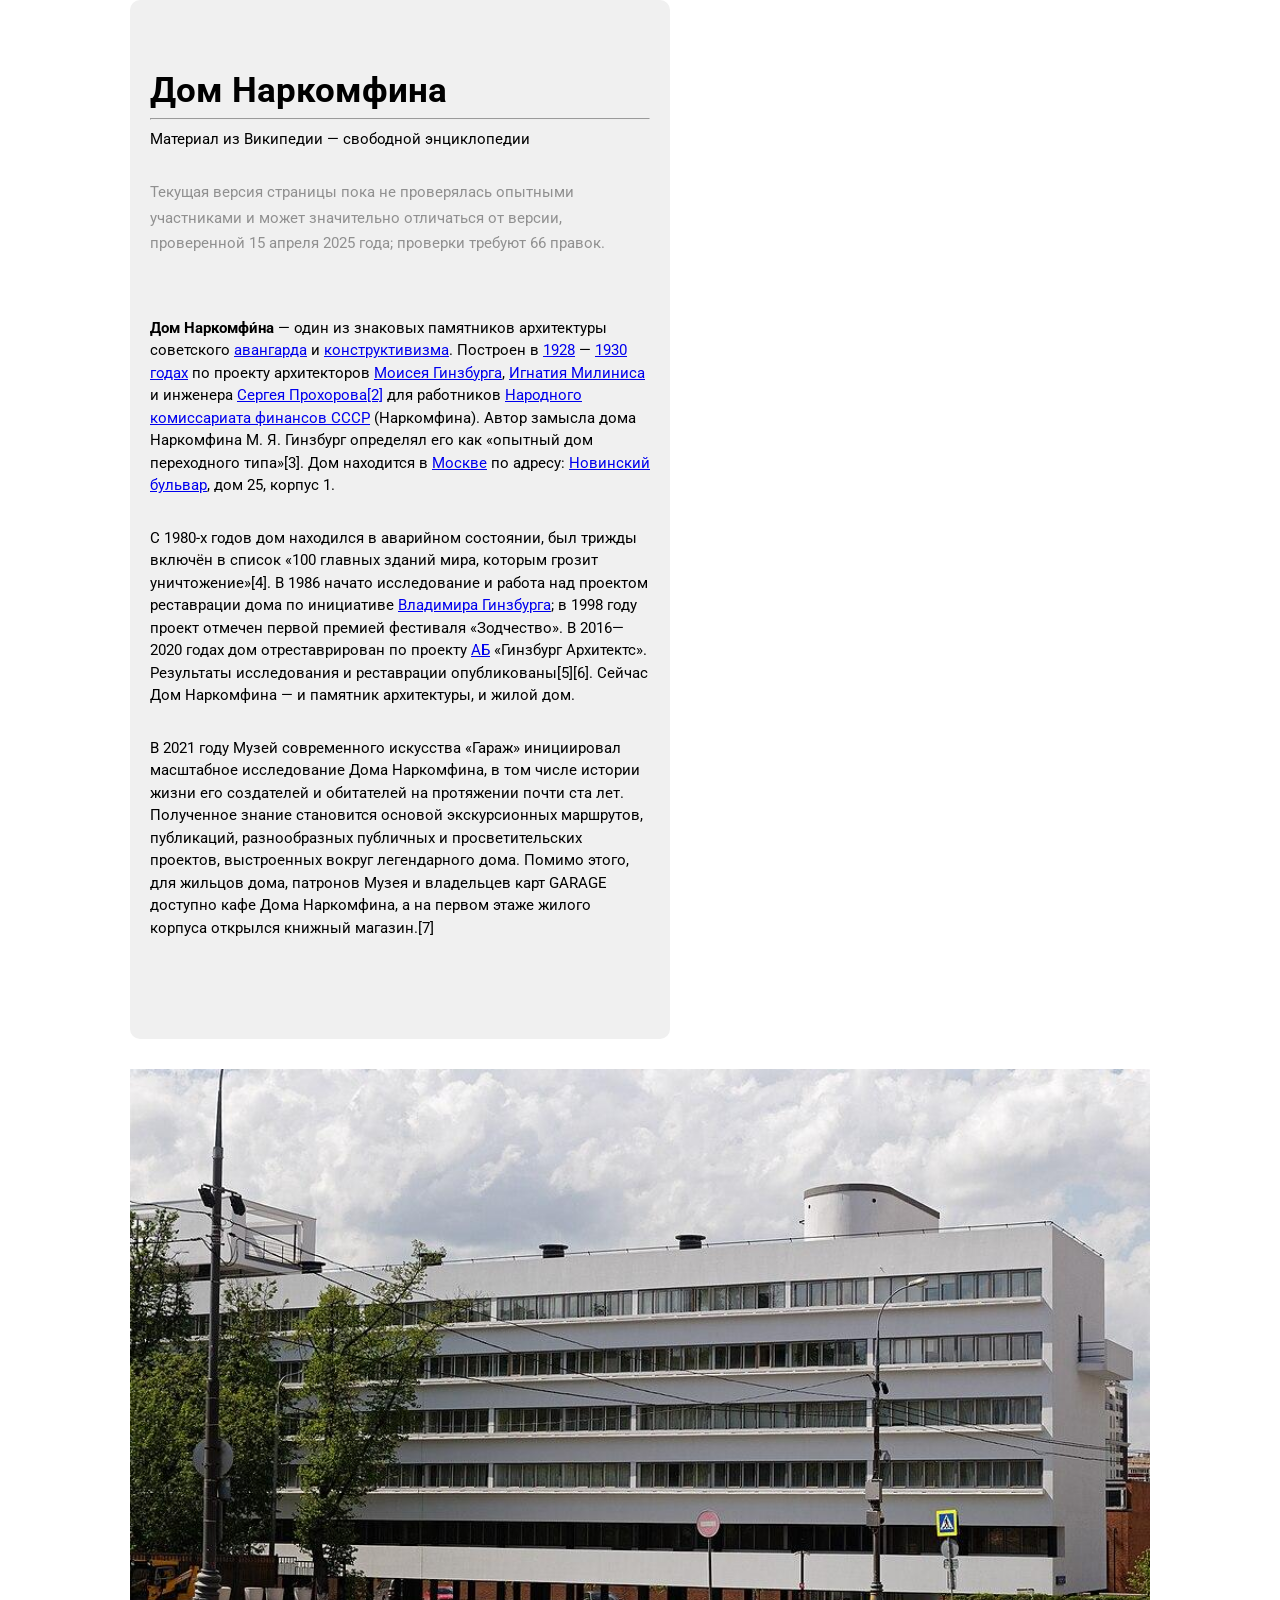
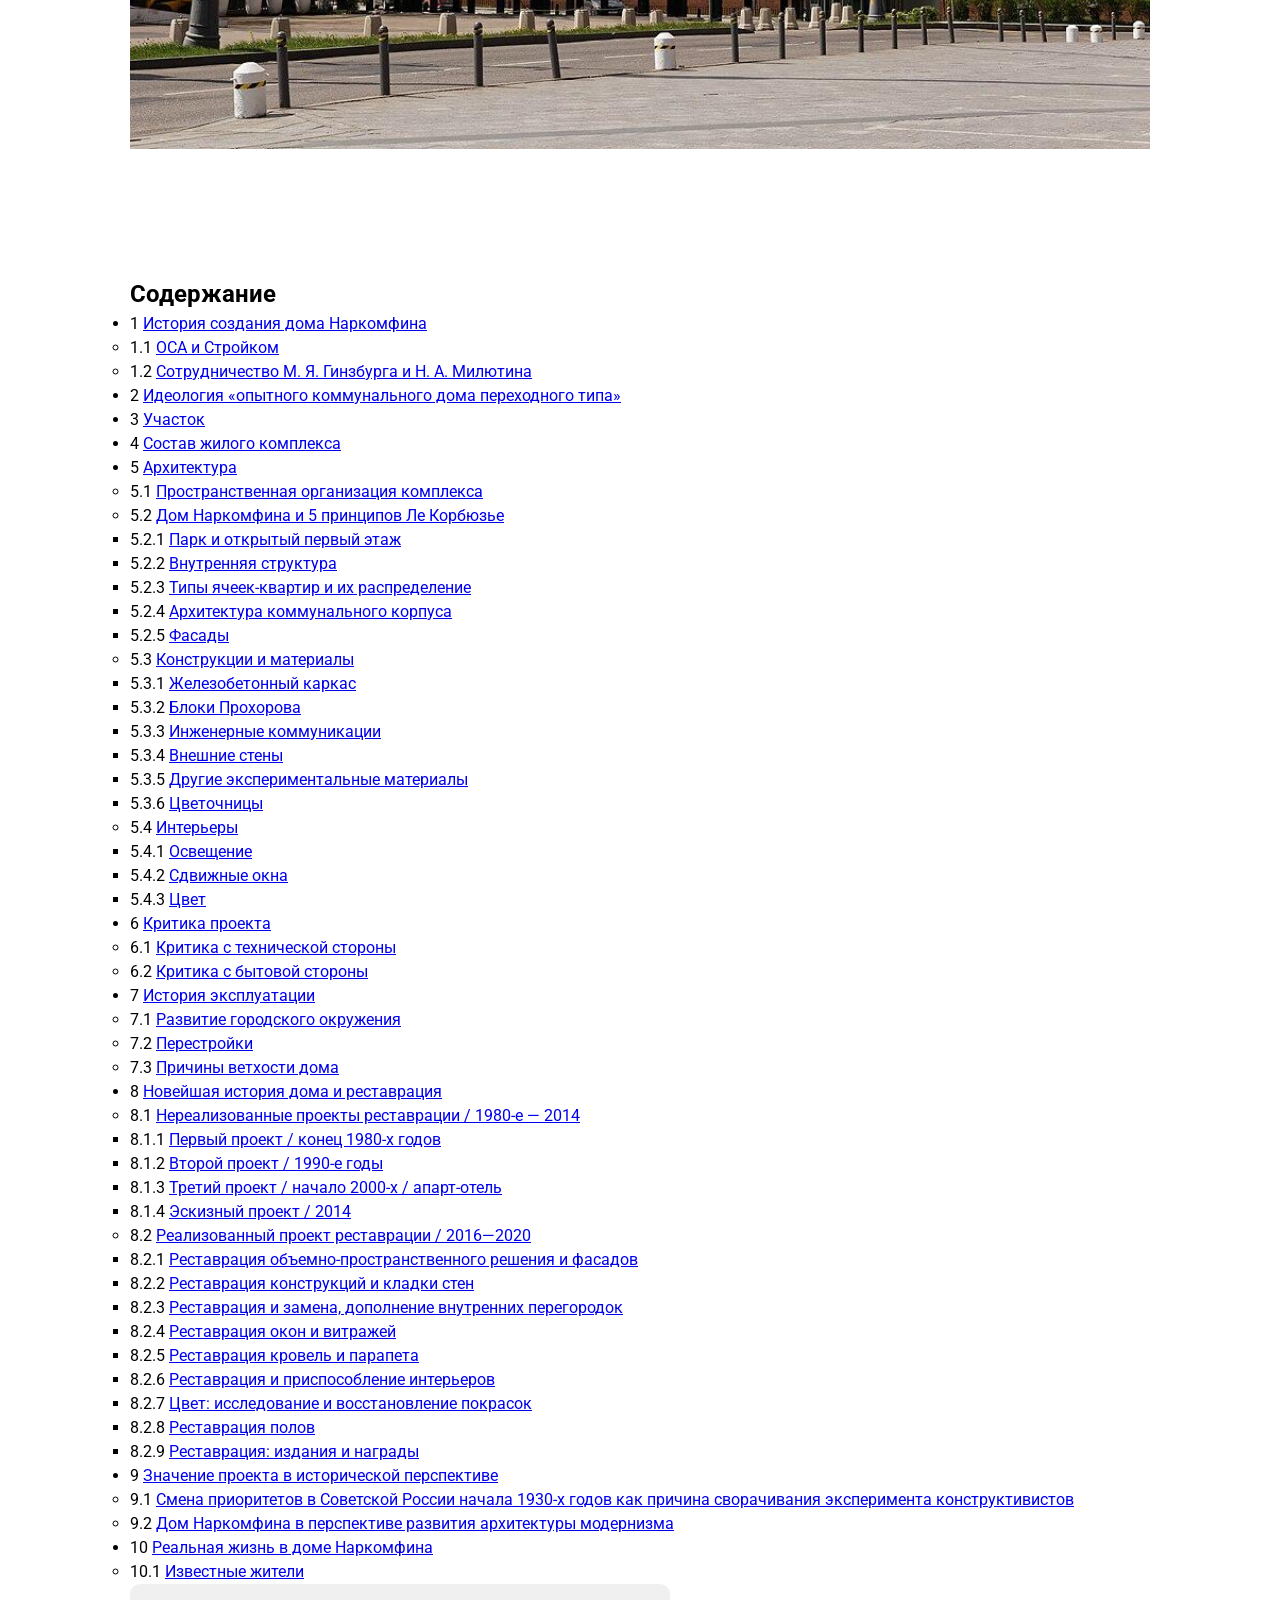
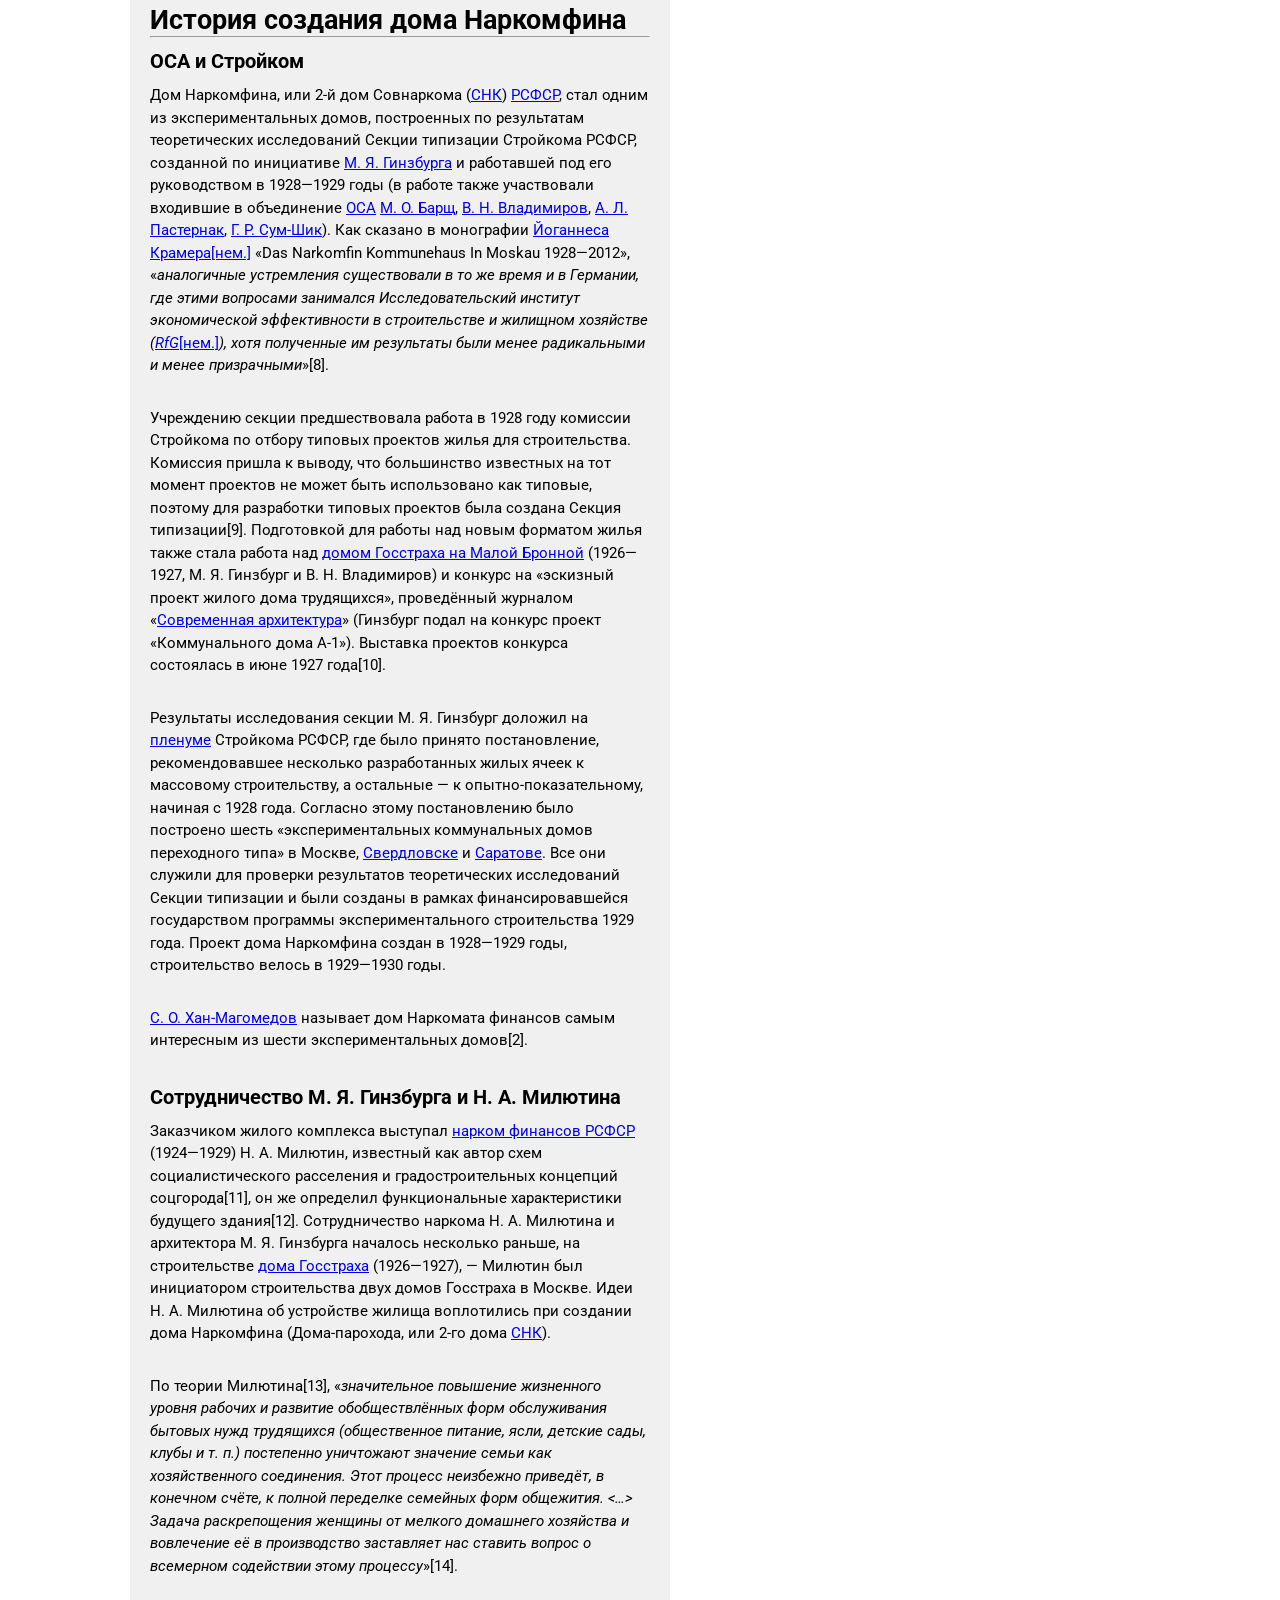
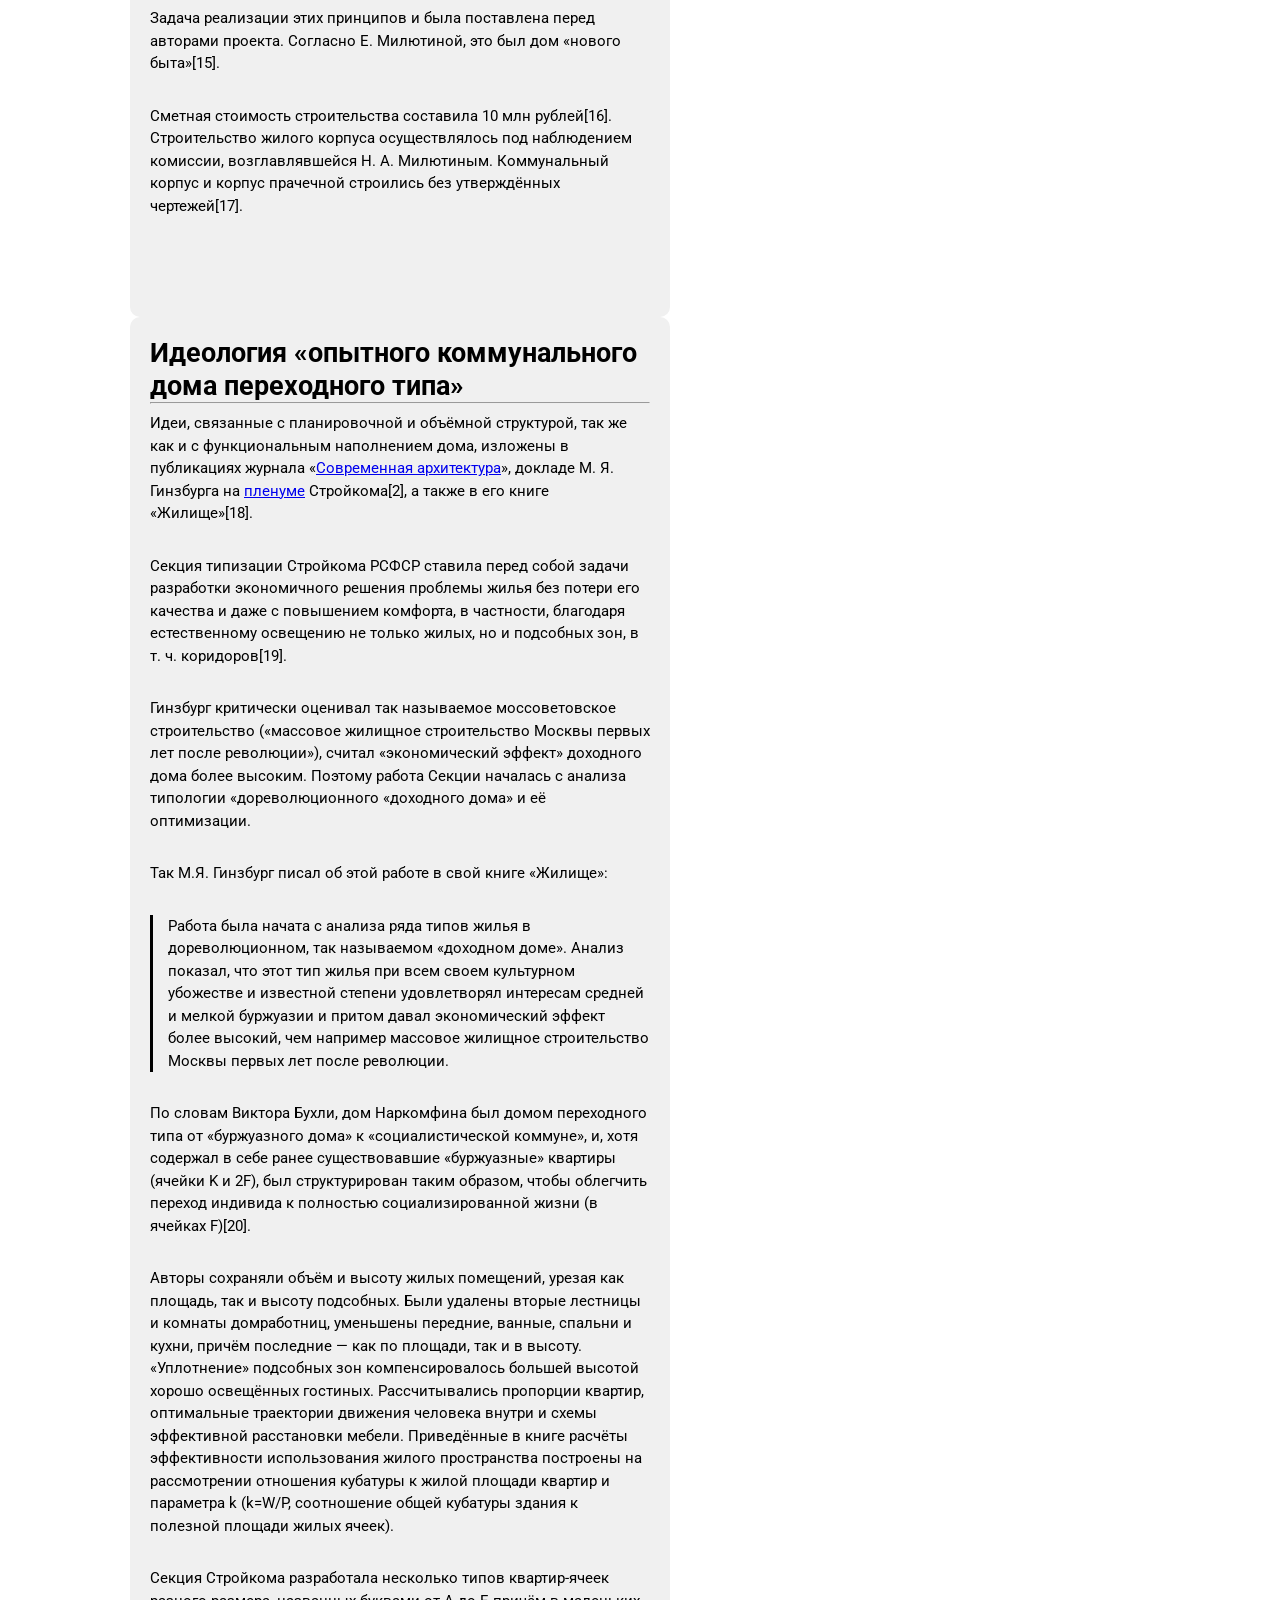
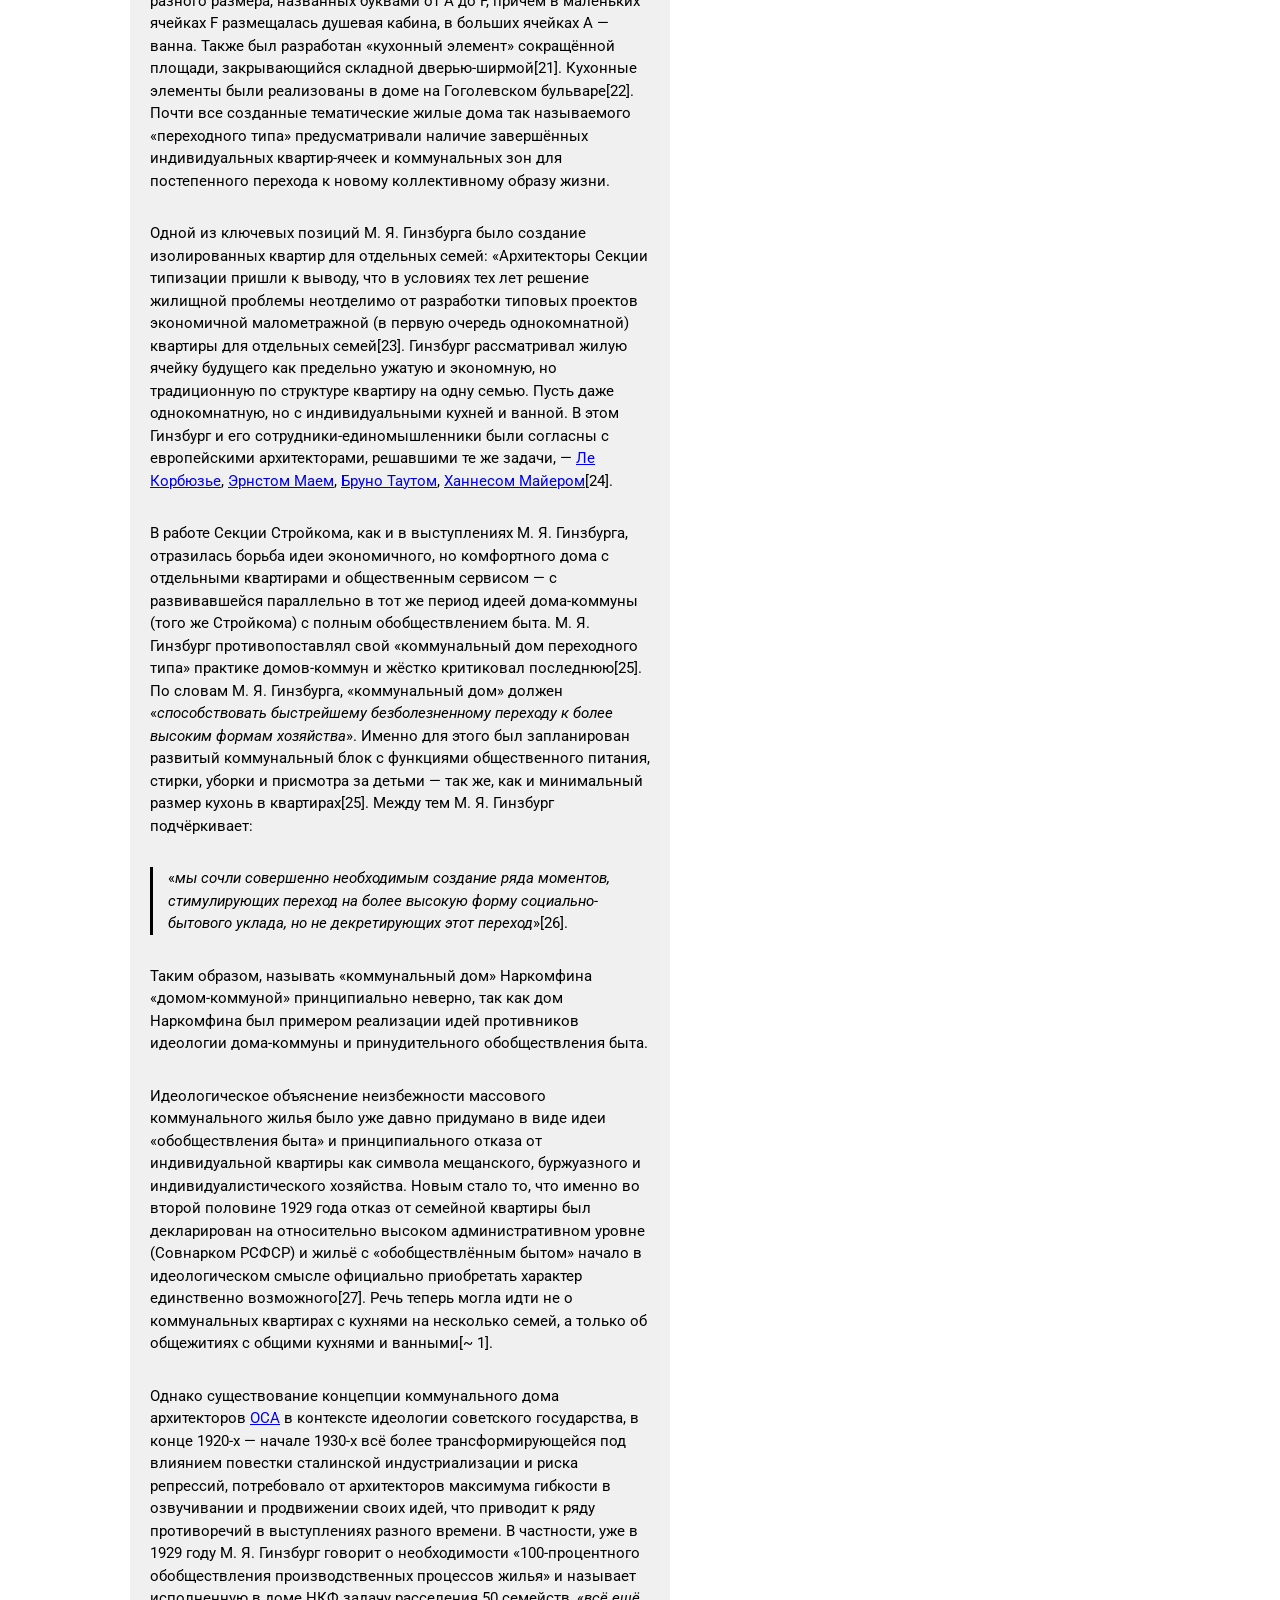
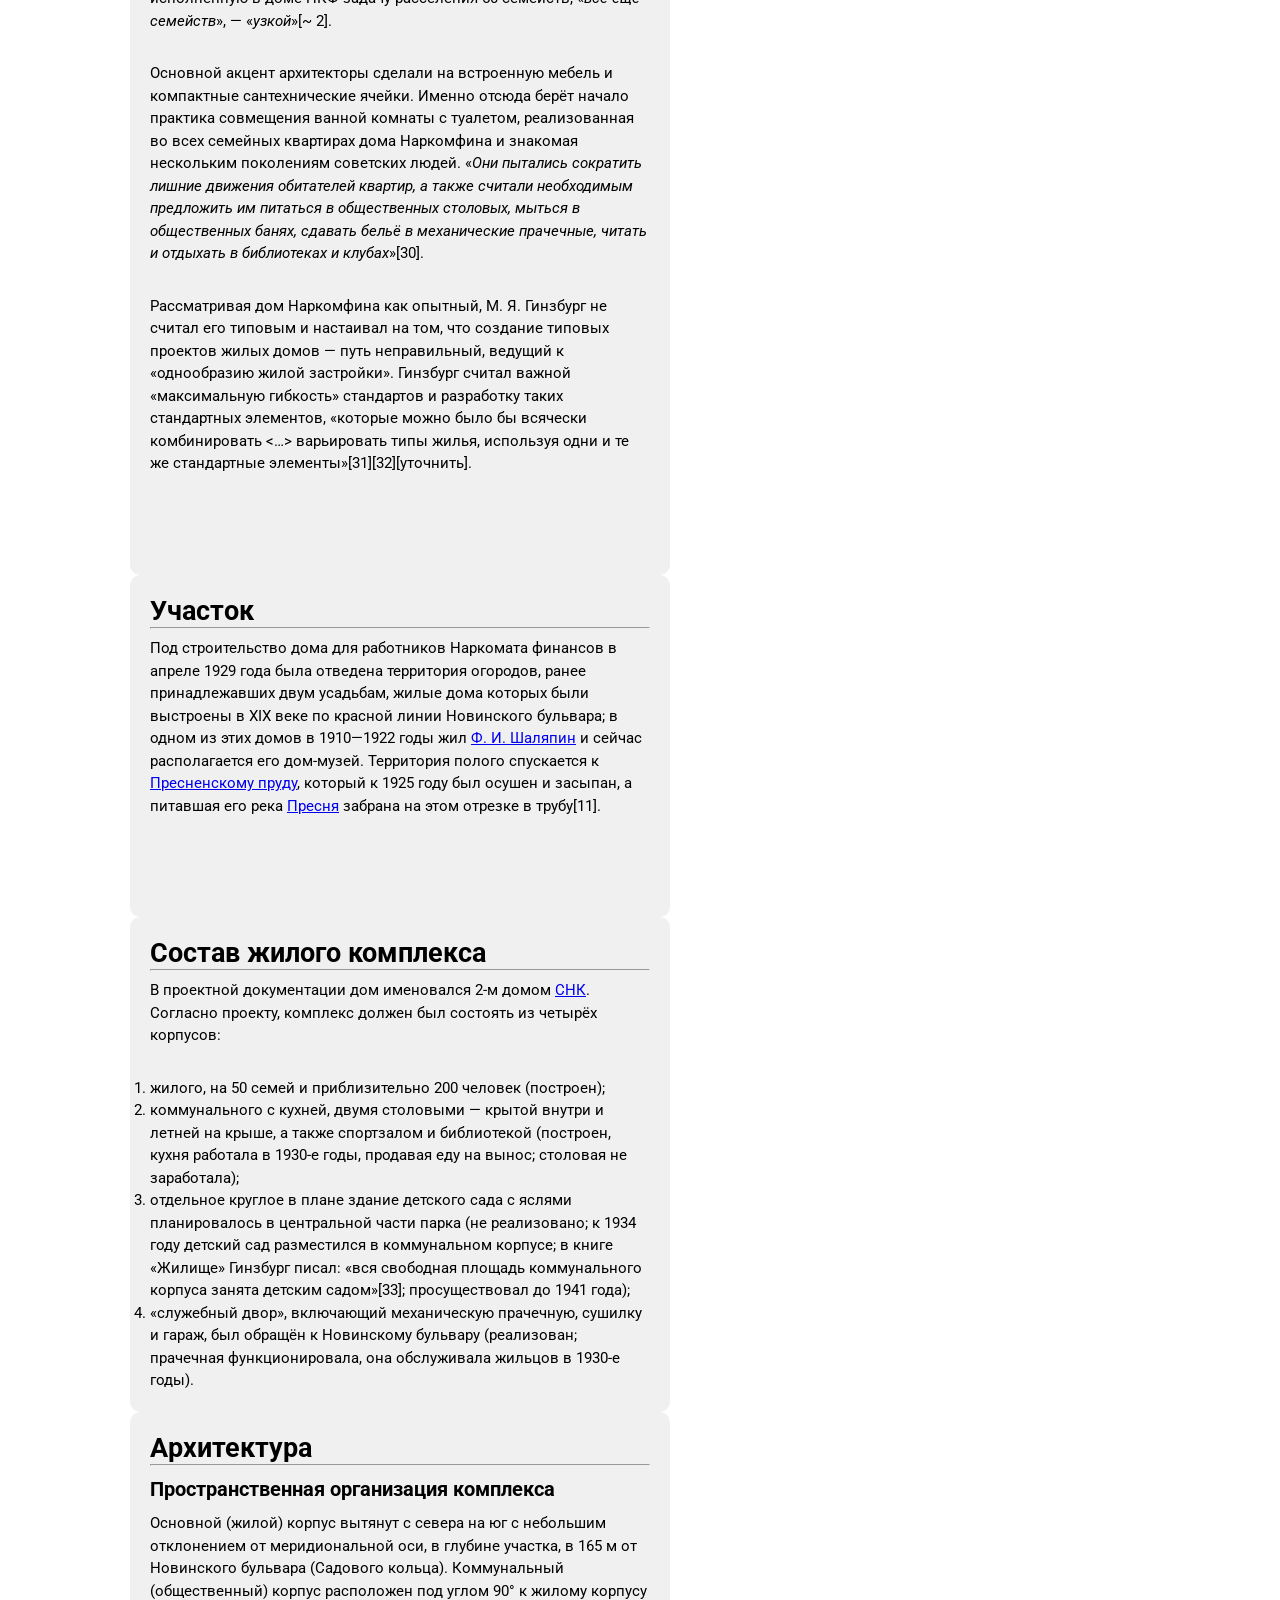
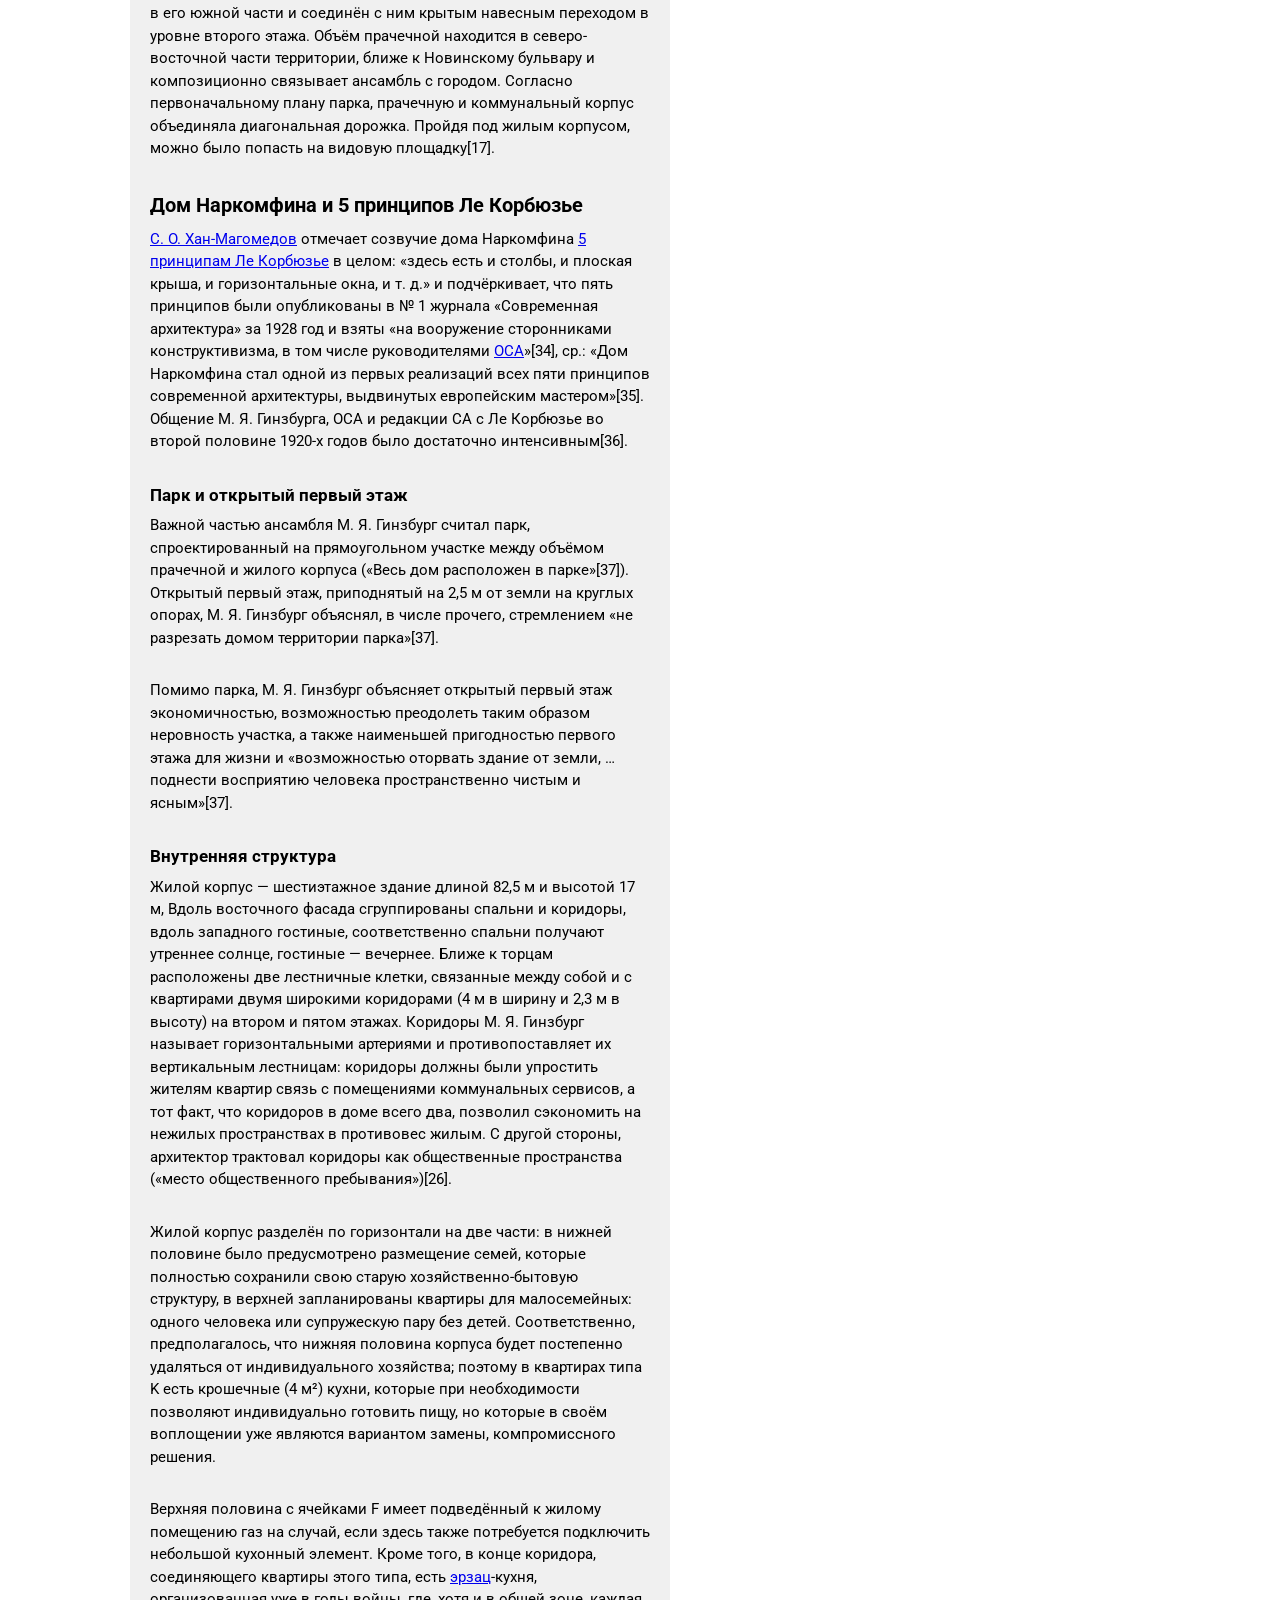
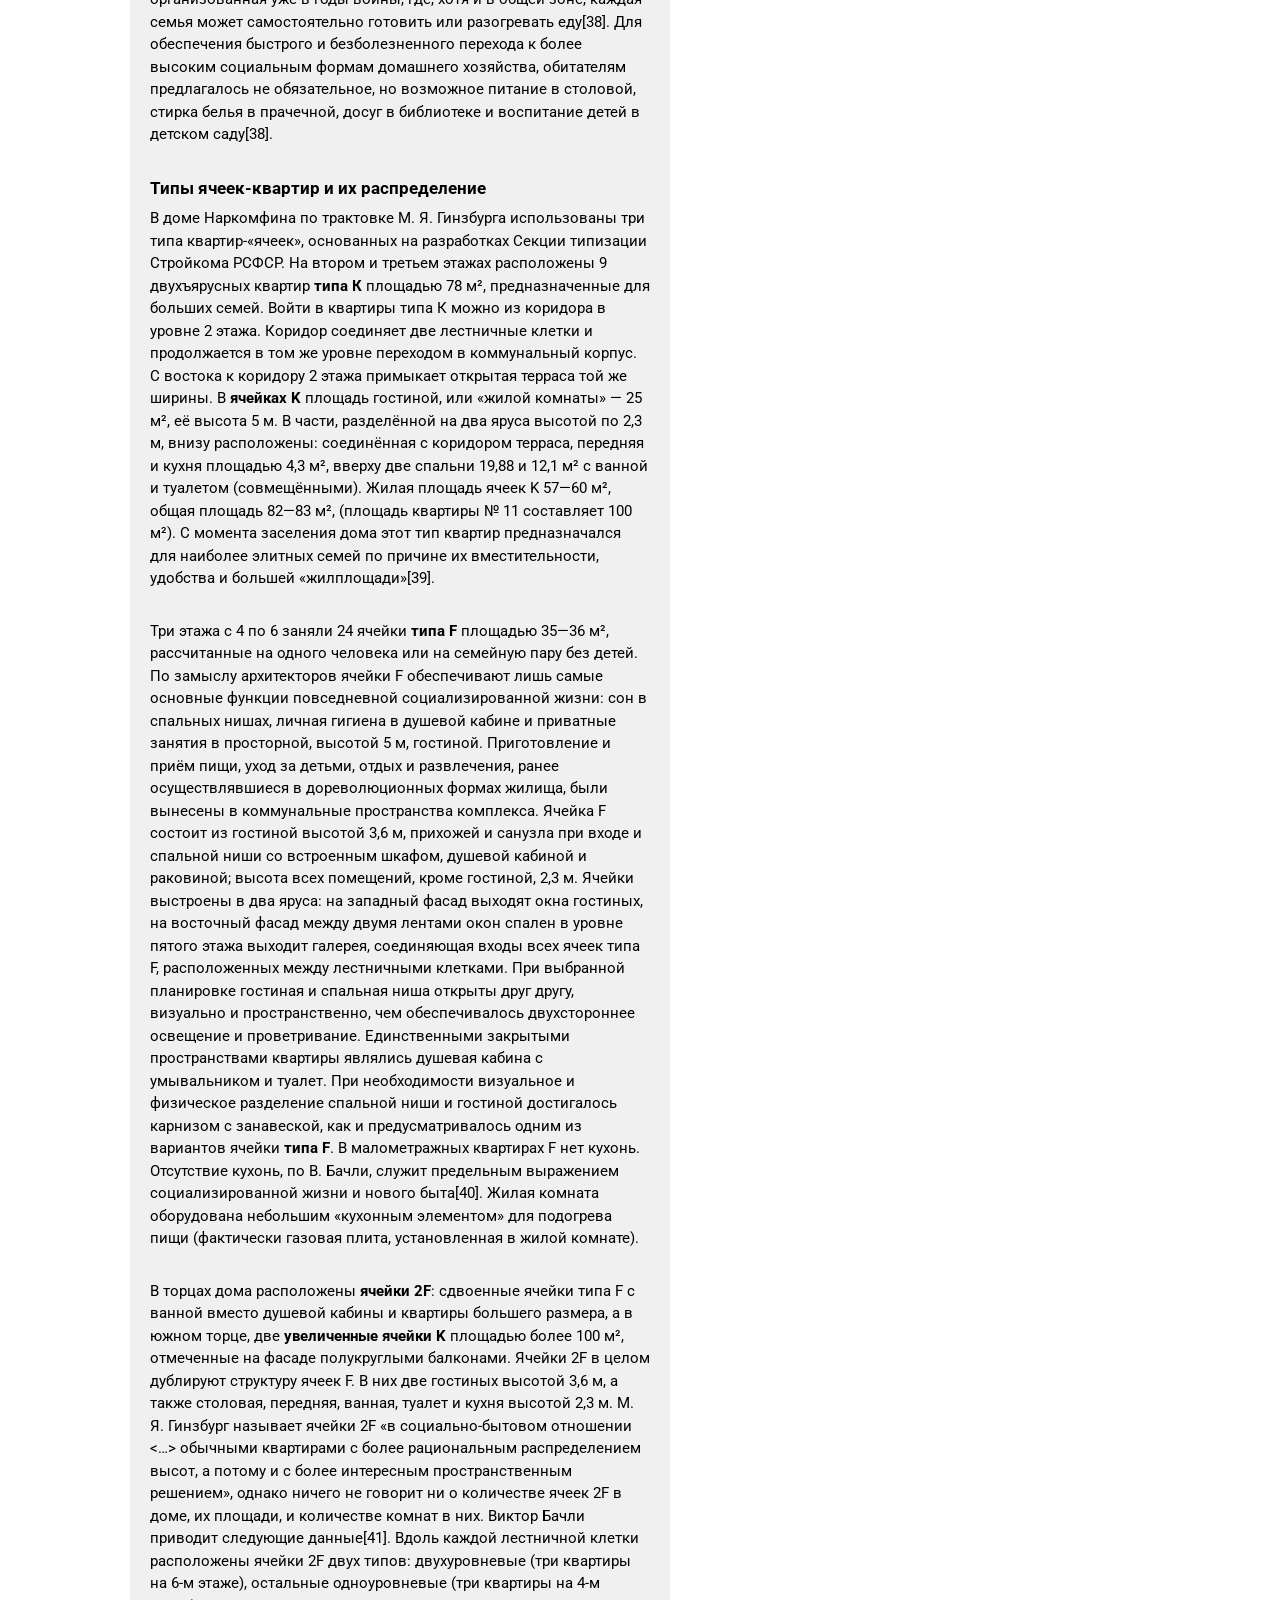
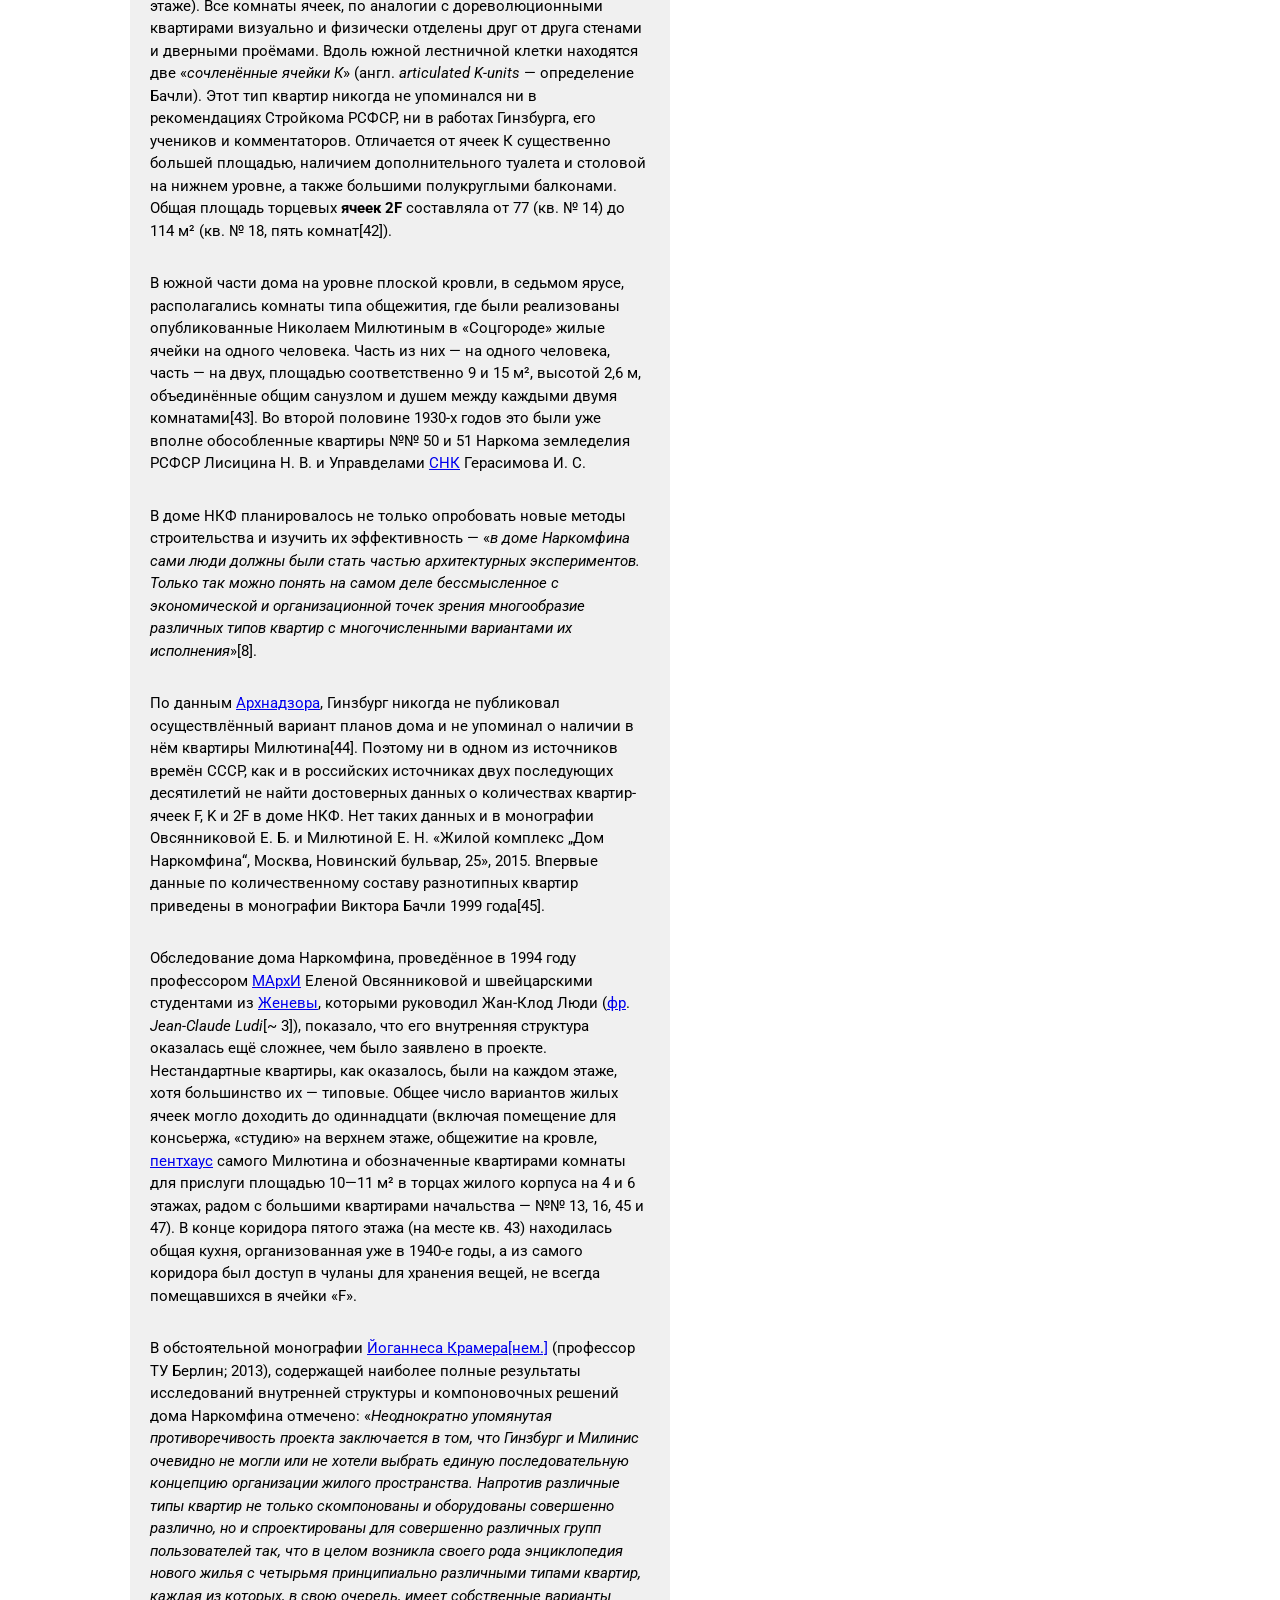
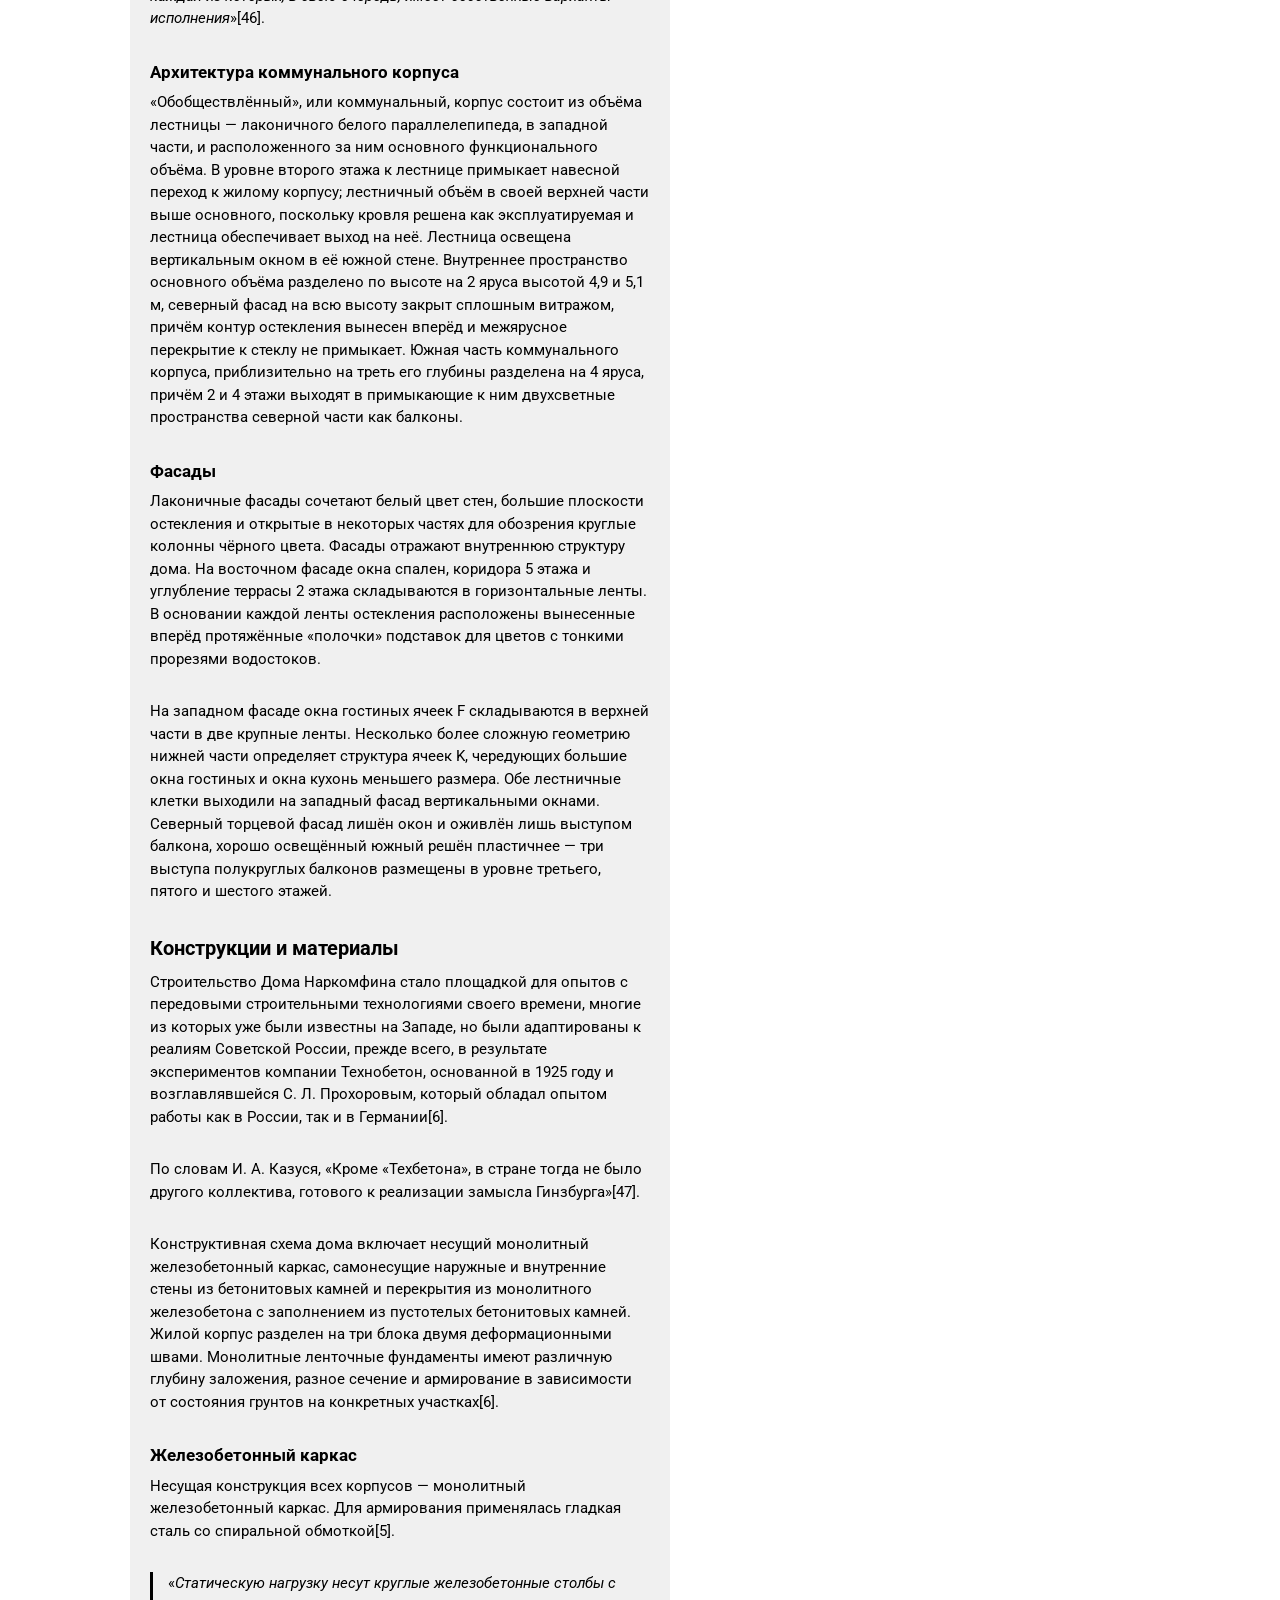
==== commit bc998627: "test" ====
--- a/index.html
+++ b/index.html
@@ -3,9 +3,10 @@
     <head>
         <meta charset="UTF-8">
         <meta name="viewport" content="width=device-width, initial-scale=1.0">
-        <link rel="stylesheet" href="style.css"> 
+        <link rel="stylesheet" href="css/style.css"> 
     </head>
     <body>
+        <main>
         <div class="section">
             <h1>Дом Наркомфина</h1>
             <hr>
@@ -15,7 +16,7 @@
             <p>С 1980-х годов дом находился в аварийном состоянии, был трижды включён в список «100 главных зданий мира, которым грозит уничтожение»[4]. В 1986 начато исследование и работа над проектом реставрации дома по инициативе <a href="https://ru.wikipedia.org/wiki/%D0%93%D0%B8%D0%BD%D0%B7%D0%B1%D1%83%D1%80%D0%B3,_%D0%92%D0%BB%D0%B0%D0%B4%D0%B8%D0%BC%D0%B8%D1%80_%D0%9C%D0%BE%D0%B8%D1%81%D0%B5%D0%B5%D0%B2%D0%B8%D1%87">Владимира Гинзбурга</a>; в 1998 году проект отмечен первой премией фестиваля «Зодчество». В 2016—2020 годах дом отреставрирован по проекту <a href="https://ru.wikipedia.org/wiki/%D0%90%D1%80%D1%85%D0%B8%D1%82%D0%B5%D0%BA%D1%82%D1%83%D1%80%D0%BD%D0%BE%D0%B5_%D0%B1%D1%8E%D1%80%D0%BE">АБ</a> «Гинзбург Архитектс». Результаты исследования и реставрации опубликованы[5][6]. Сейчас Дом Наркомфина — и памятник архитектуры, и жилой дом.</p>
             <p>В 2021 году Музей современного искусства «Гараж» инициировал масштабное исследование Дома Наркомфина, в том числе истории жизни его создателей и обитателей на протяжении почти ста лет. Полученное знание становится основой экскурсионных маршрутов, публикаций, разнообразных публичных и просветительских проектов, выстроенных вокруг легендарного дома. Помимо этого, для жильцов дома, патронов Музея и владельцев карт GARAGE доступно кафе Дома Наркомфина, а на первом этаже жилого корпуса открылся книжный магазин.[7]</p>
         </div>
-        <img src="Дом Наркомфина.jpg" alt="">
+        <img src="images/Дом Наркомфина.jpg" alt="">
         <div>
             <h2>Содержание</h2>
             <ul>
@@ -394,6 +395,7 @@
             <p>На 1970-й год в доме насчитывалось более пятнадцати коммунальных квартир. Из 24 квартир типа F коммунальными стали не менее восьми, из 9 квартир типа К коммунальными стали шесть. Заметное освобождение коммунальных квартир первого этажа, как наименее приемлемых, отмечено к 1977 году. А в 1980-е годы оказалась покинутой и большая часть квартир типа F[109].</p>
             <p>В начале 1970-х годов в доме проводились съёмки восьмисерийного телевизионного художественного фильма «<a href="https://ru.wikipedia.org/wiki/%D0%A2%D0%B0%D0%BA%D0%B0%D1%8F_%D0%BA%D0%BE%D1%80%D0%BE%D1%82%D0%BA%D0%B0%D1%8F_%D0%B4%D0%BE%D0%BB%D0%B3%D0%B0%D1%8F_%D0%B6%D0%B8%D0%B7%D0%BD%D1%8C">Такая короткая долгая жизнь</a>».</p>
         </div>
+        </main>
     </body>
 </html>
 
--- a/css/style.css
+++ b/css/style.css
@@ -0,0 +1,75 @@
+@import url('https://fonts.googleapis.com/css2?family=Roboto:ital,wght@0,100..900;1,100..900&display=swap');
+@import "reset.css";
+body {
+    display: flex;
+    flex-direction: column;
+    gap: 20px;
+    align-items: center;
+    font-family: 'Roboto';
+    align-items: center;
+}
+.section {
+    background-color: #f0f0f0;
+    padding: 20px;
+    border-radius: 10px;
+    width: 600px;
+    font-size: 15px;
+    line-height: 1.8;
+    width: 500px;
+}
+.section hr {
+    margin-bottom: 8px;
+}
+.section p {
+    margin-bottom: 30px;
+}
+.section > p:last-child
+{
+    margin-bottom: 80px;
+}
+.section h1 {
+    font-size: 35px;
+    padding-top: 45px;
+    line-height: 1.5;
+}
+.section h2 {
+    font-size: 27px;
+    line-height: 1.2;
+}
+.section h3 {
+    font-size: 20px;
+    line-height: 1.5;
+    margin-bottom: 8px;
+}
+.section h4 {
+    font-size: 17px;
+    line-height: 1.5;
+    margin-bottom: 6px;
+}
+.description {
+    color: rgba(0, 0, 0, 0.4);
+    line-height: 1.7;
+    font-size: 15px;
+    margin-top: 20px;
+    padding-bottom: 30px;
+}
+.description a {
+    color: rgba(0, 0, 0, 0.4);
+    text-decoration: none;
+}
+img {
+    width: 1020px;
+    padding-top: 30px;
+    padding-bottom: 120px;
+}
+.quote {
+    border-left: 3px solid black;
+    padding-left: 15px;
+}
+.bold {
+    font-weight: bold;
+}
+.italic {
+    font-style: italic;
+}
+
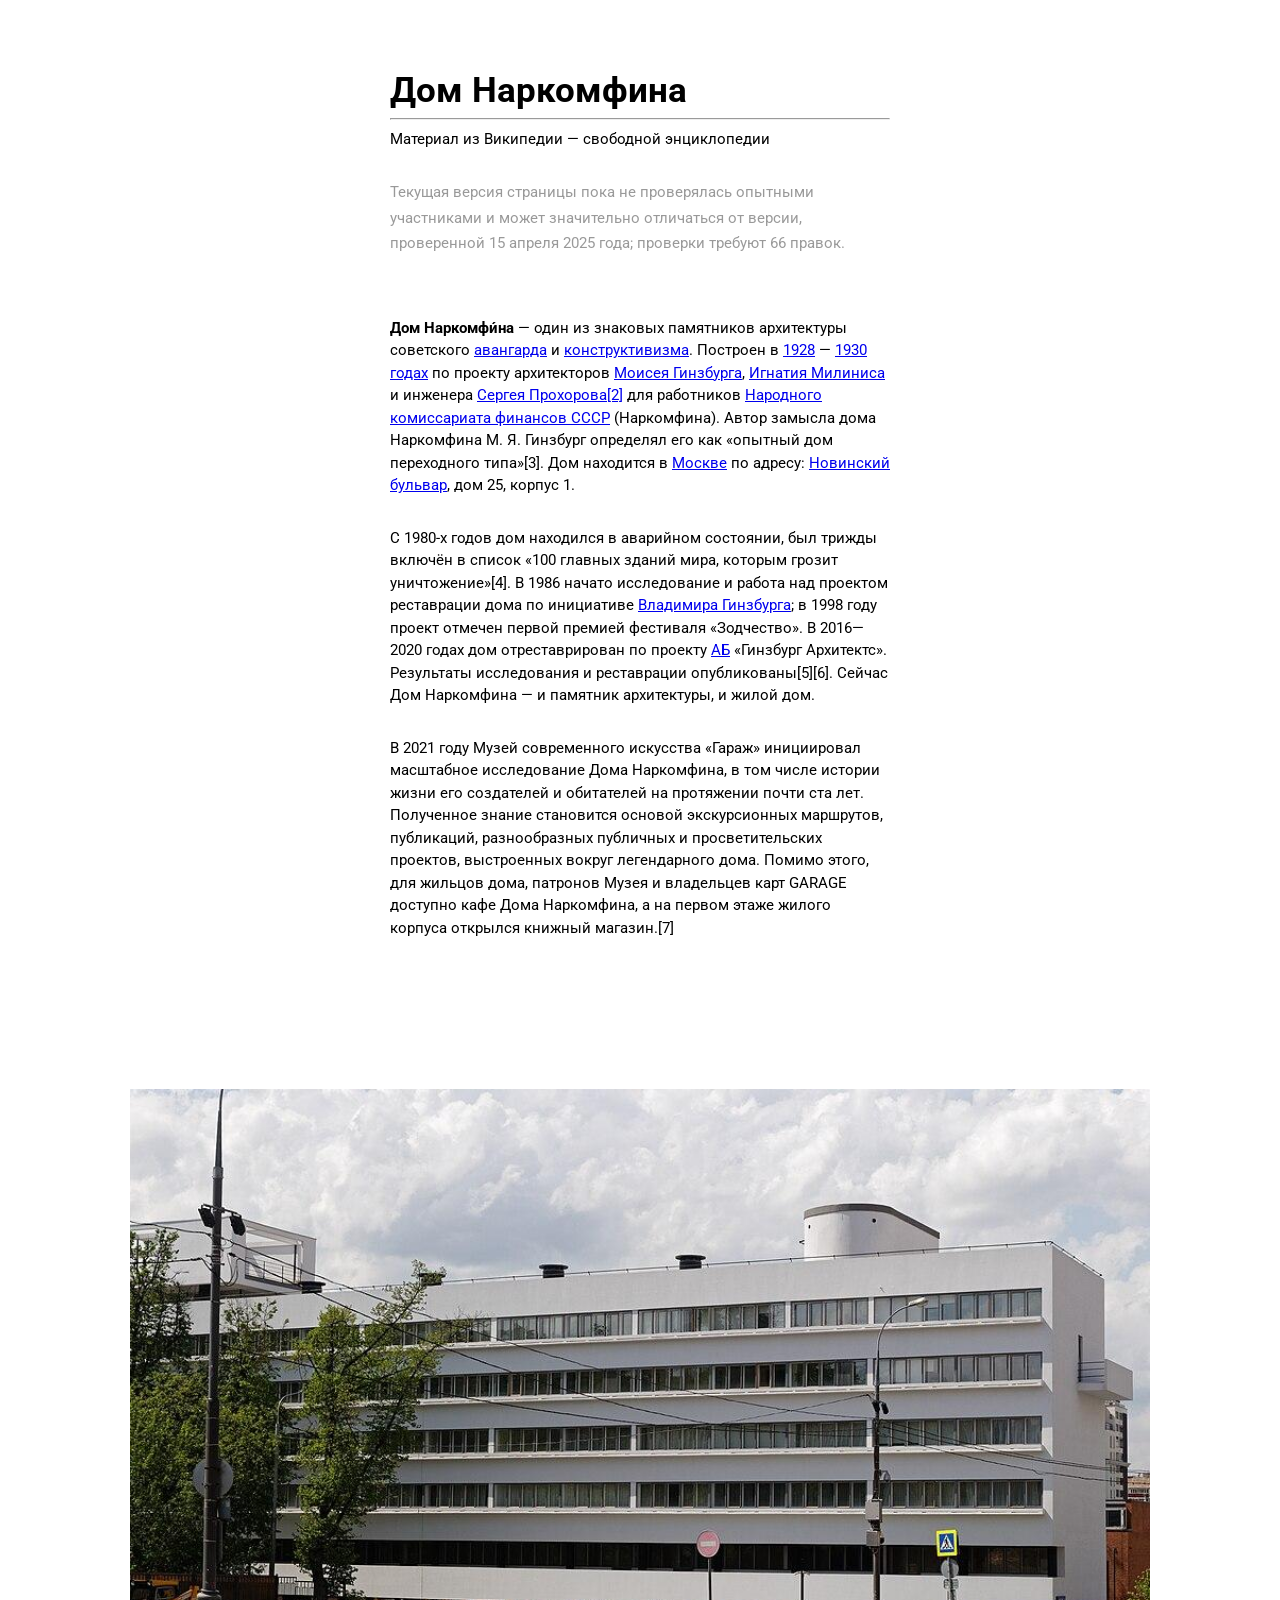
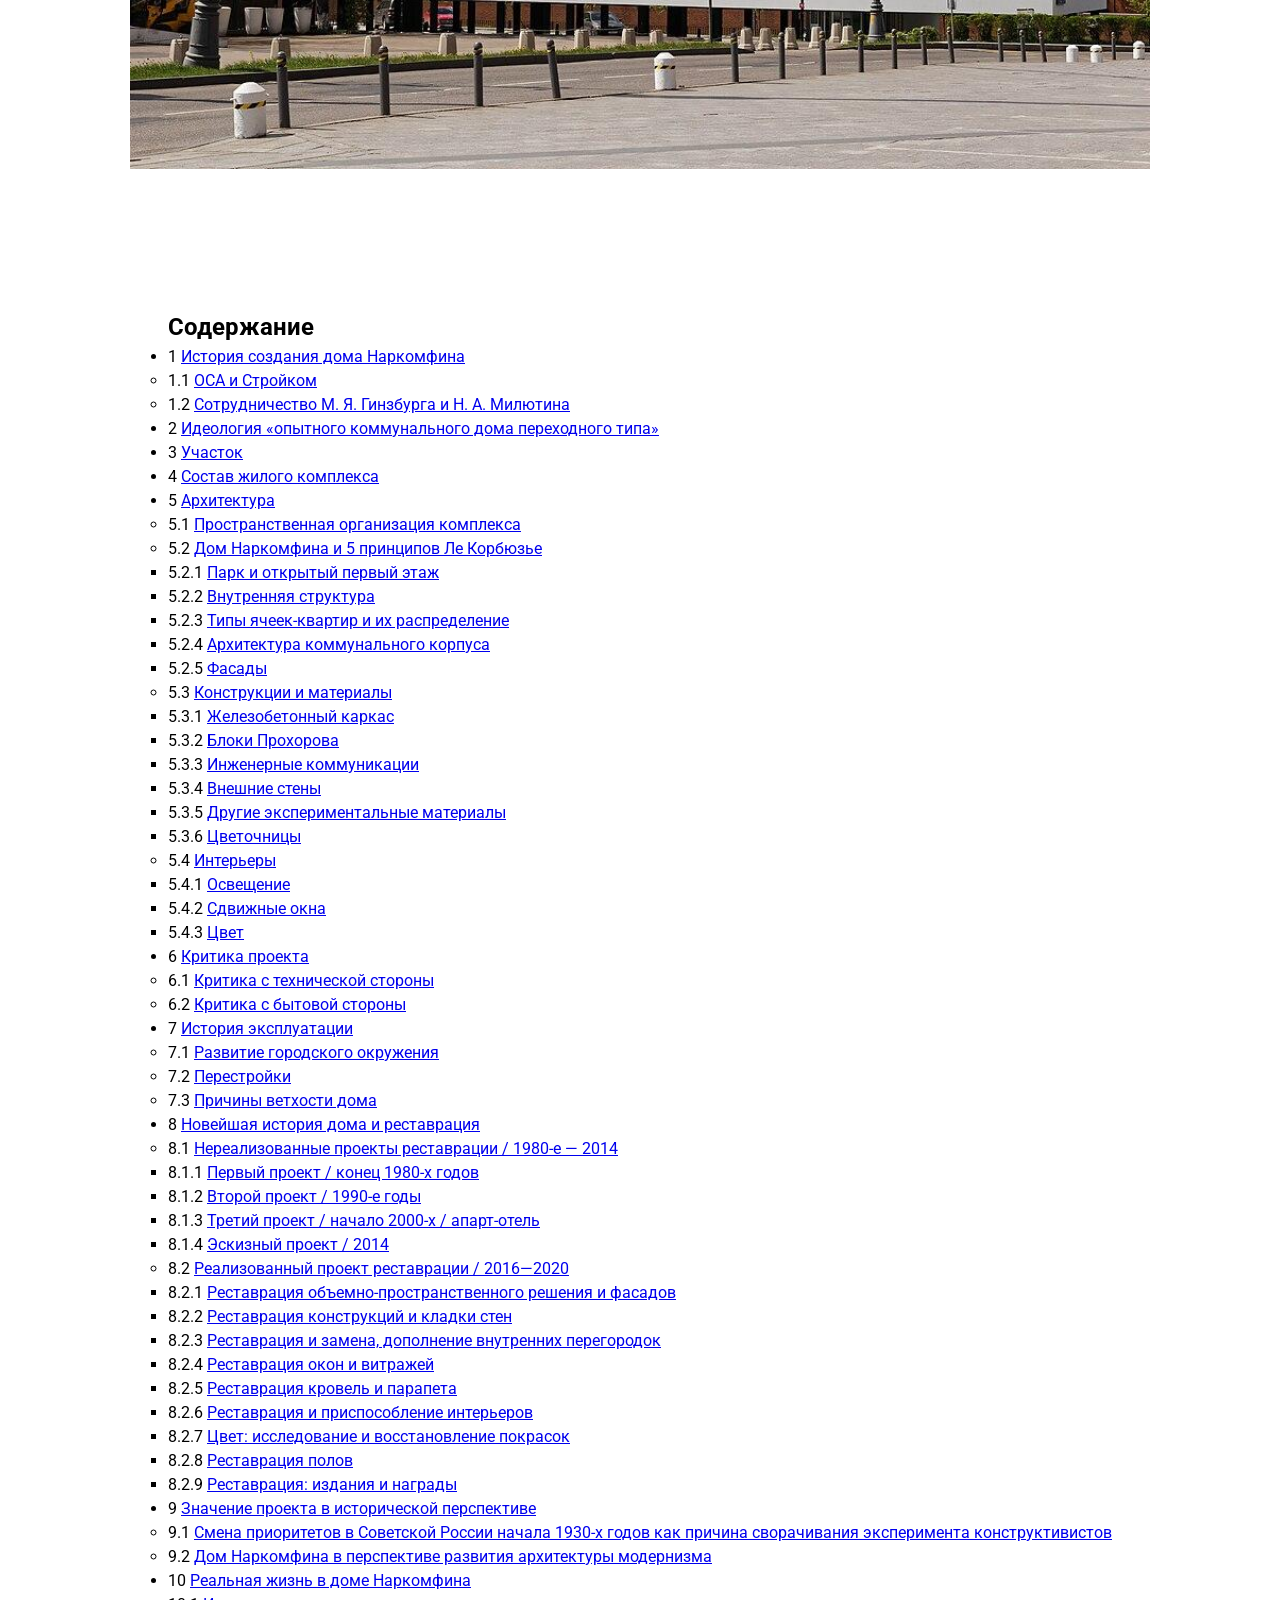
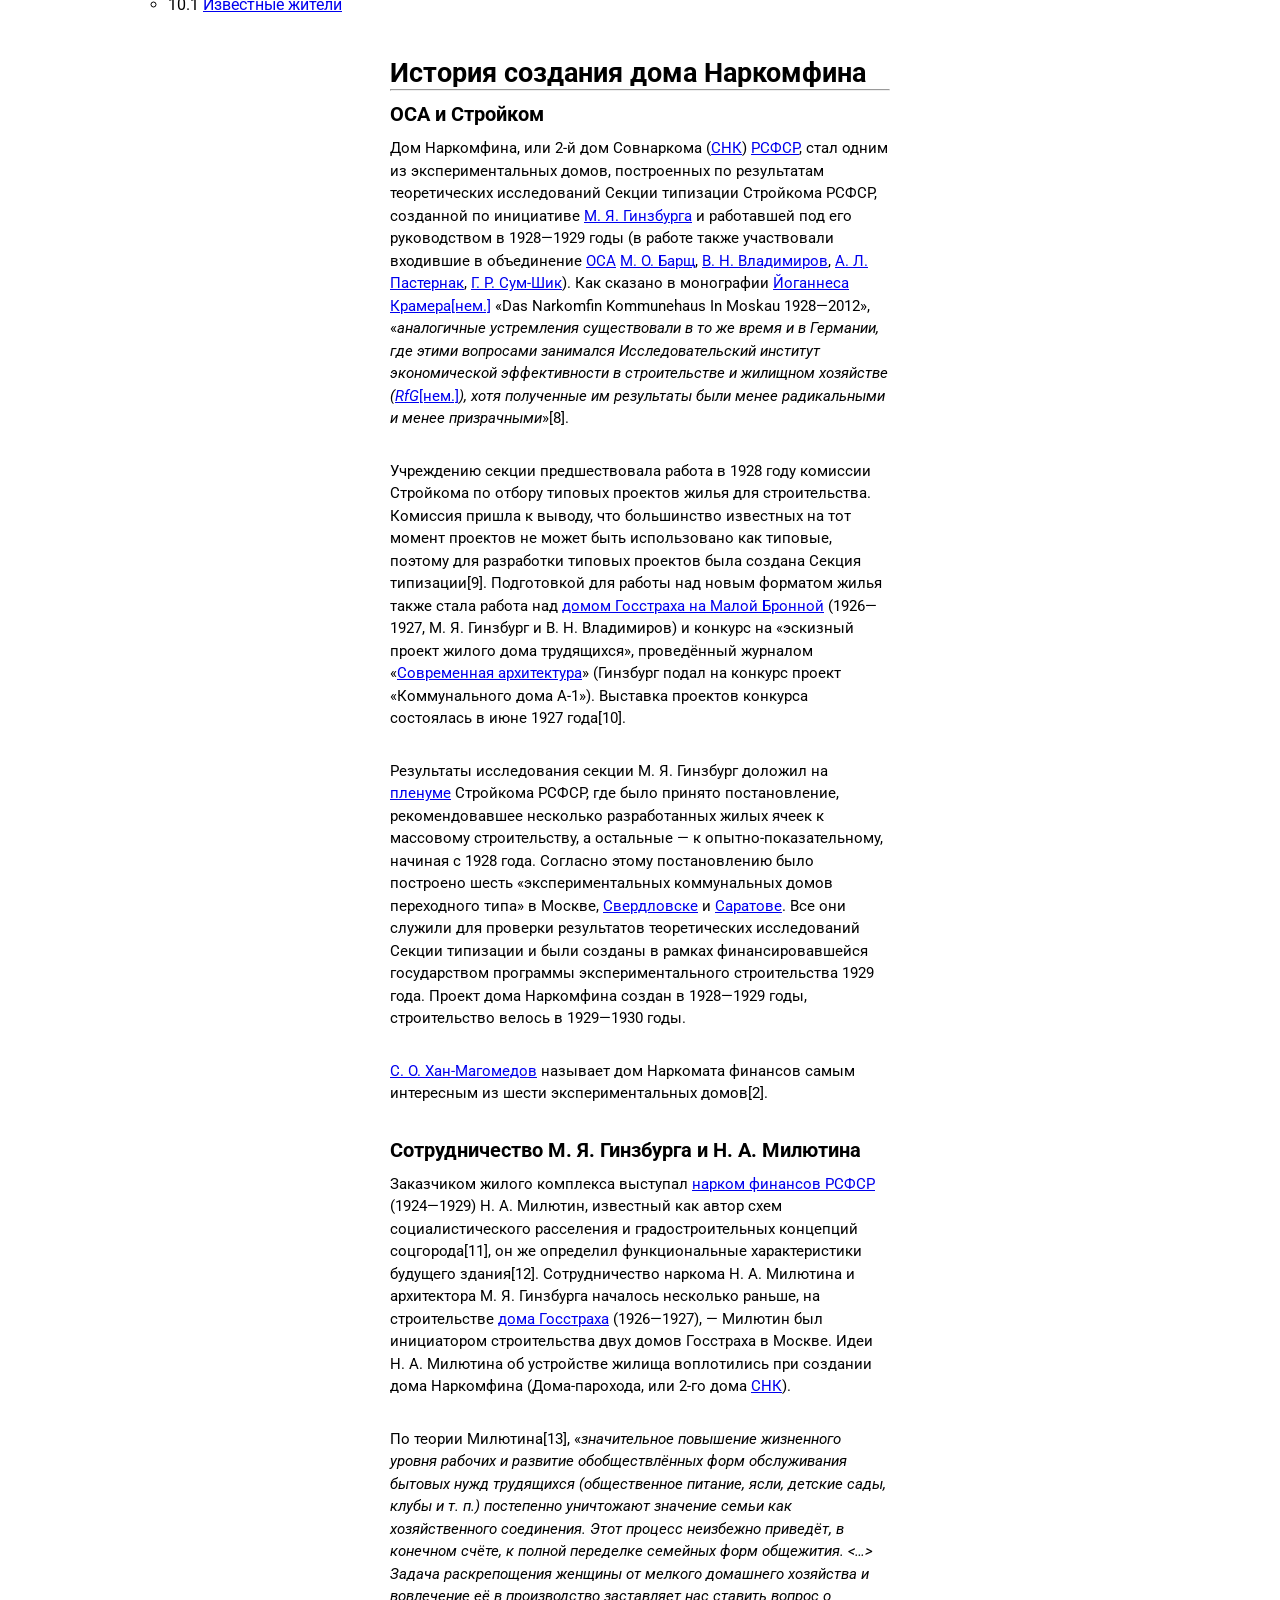
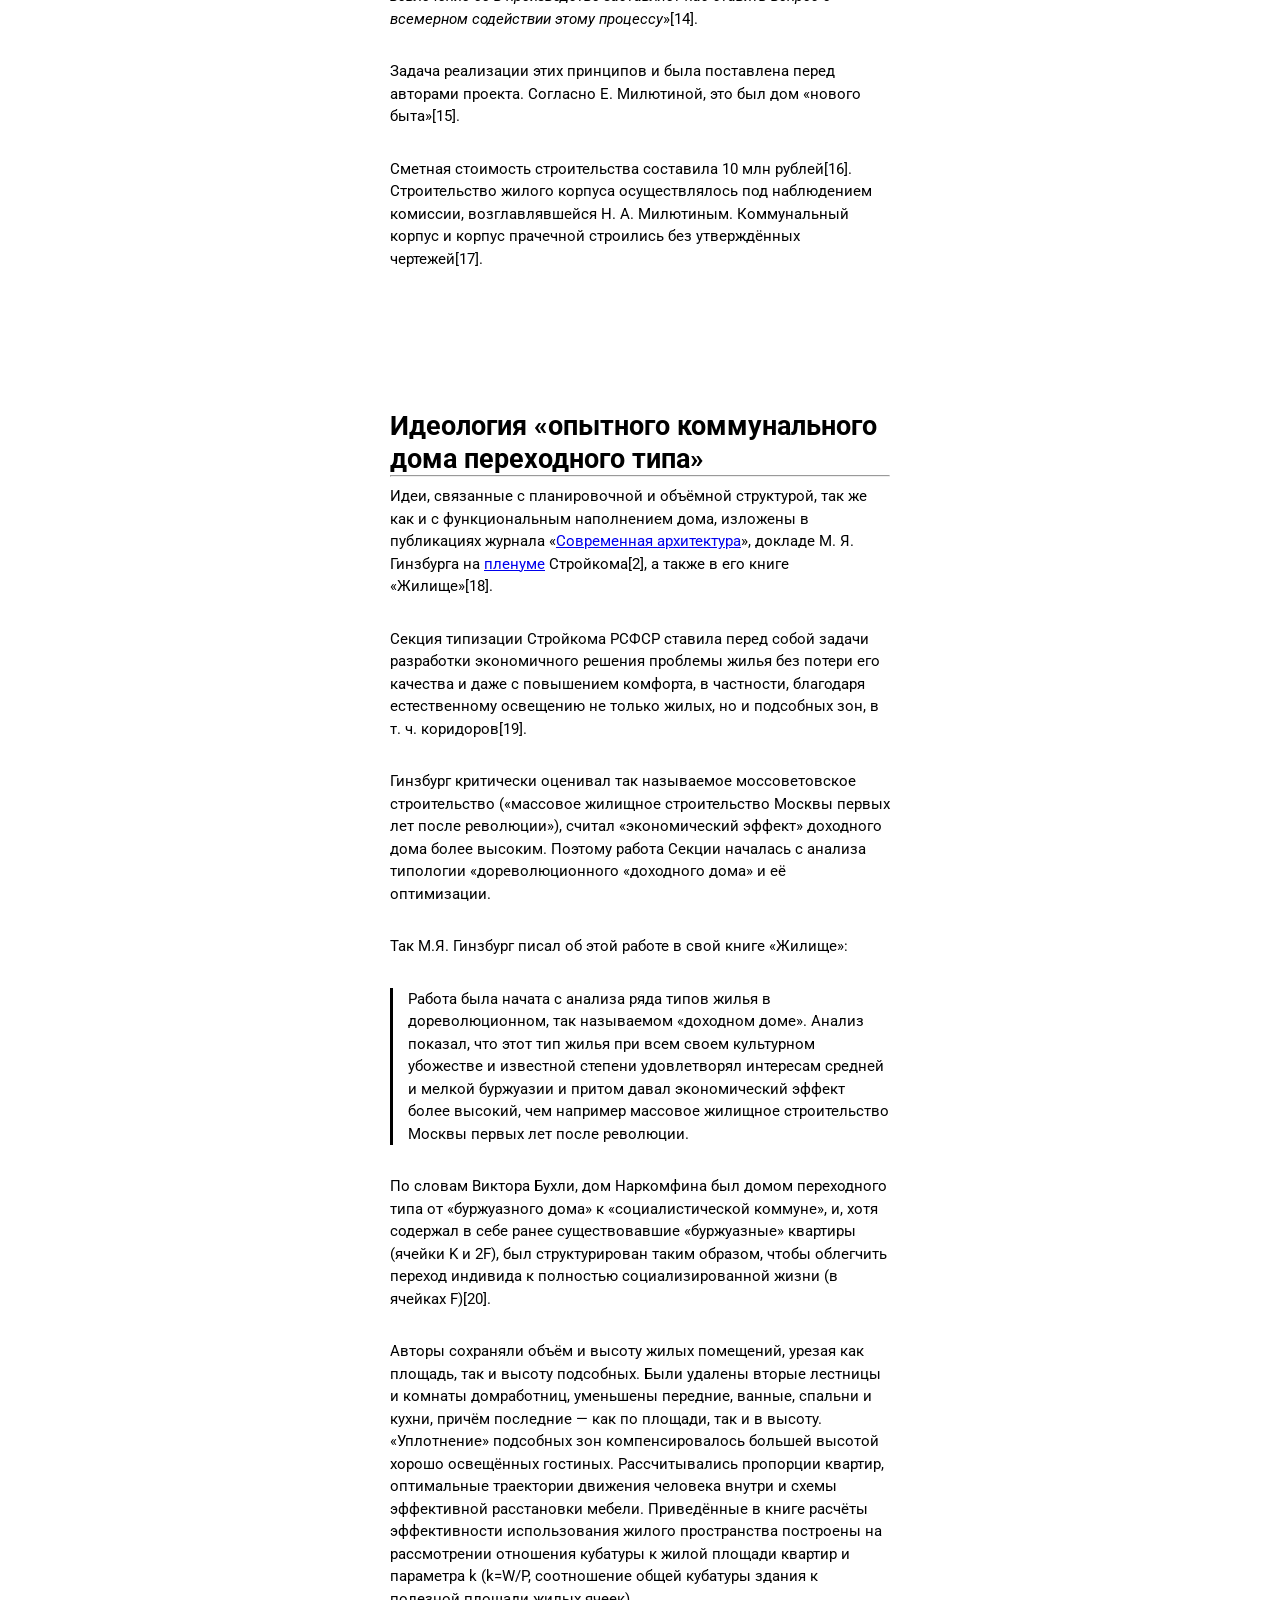
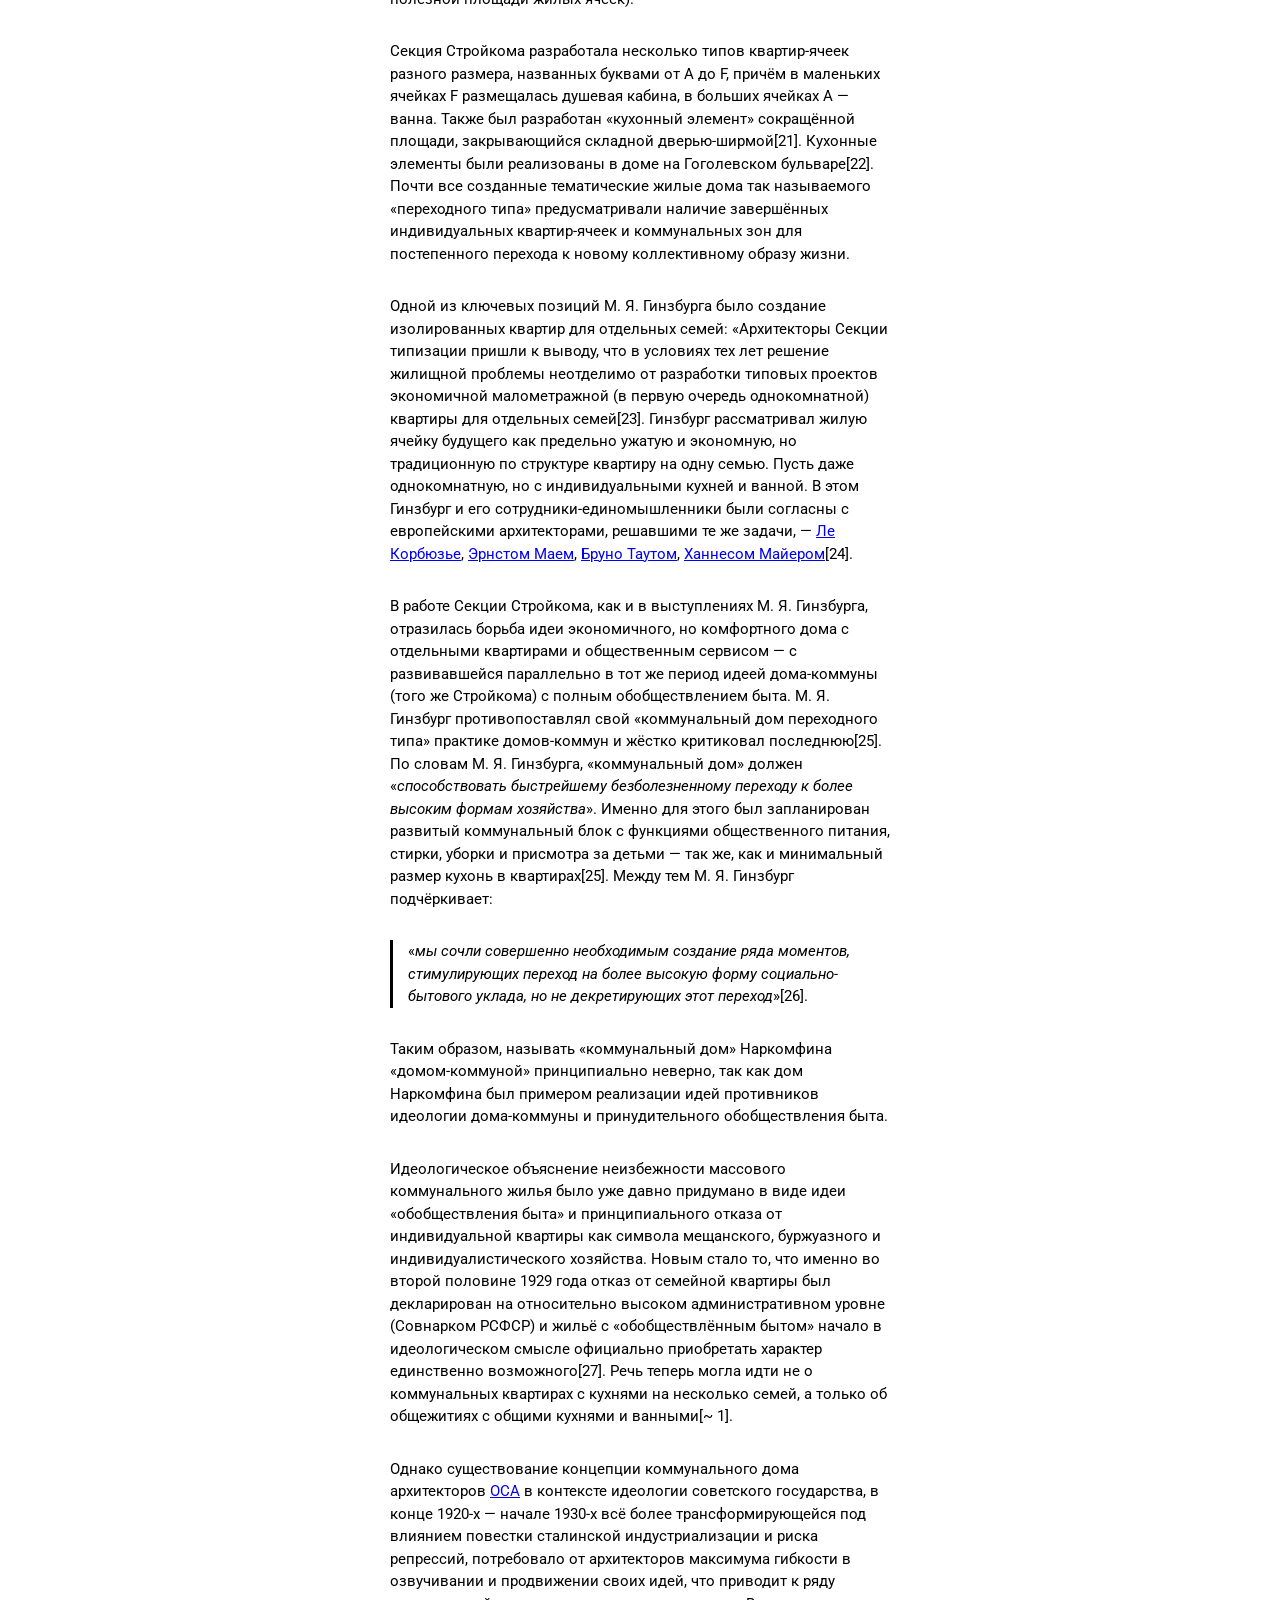
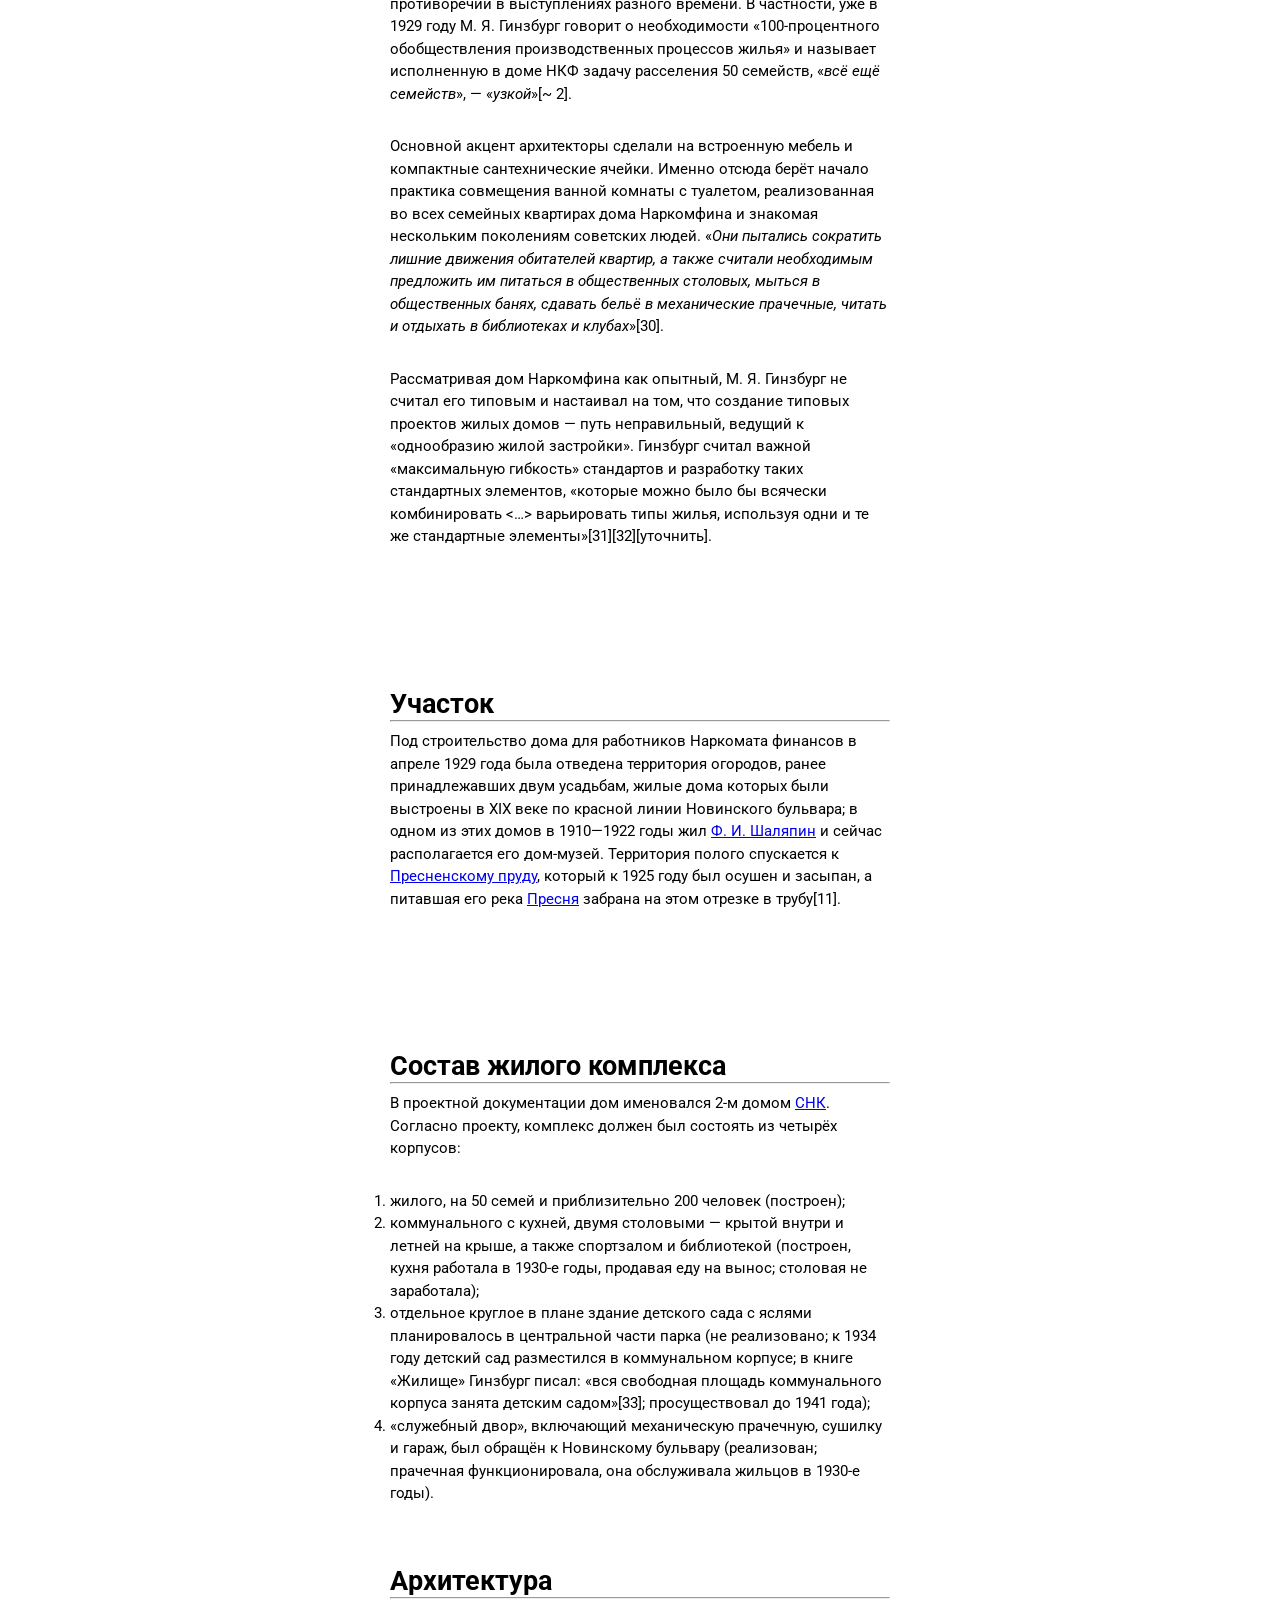
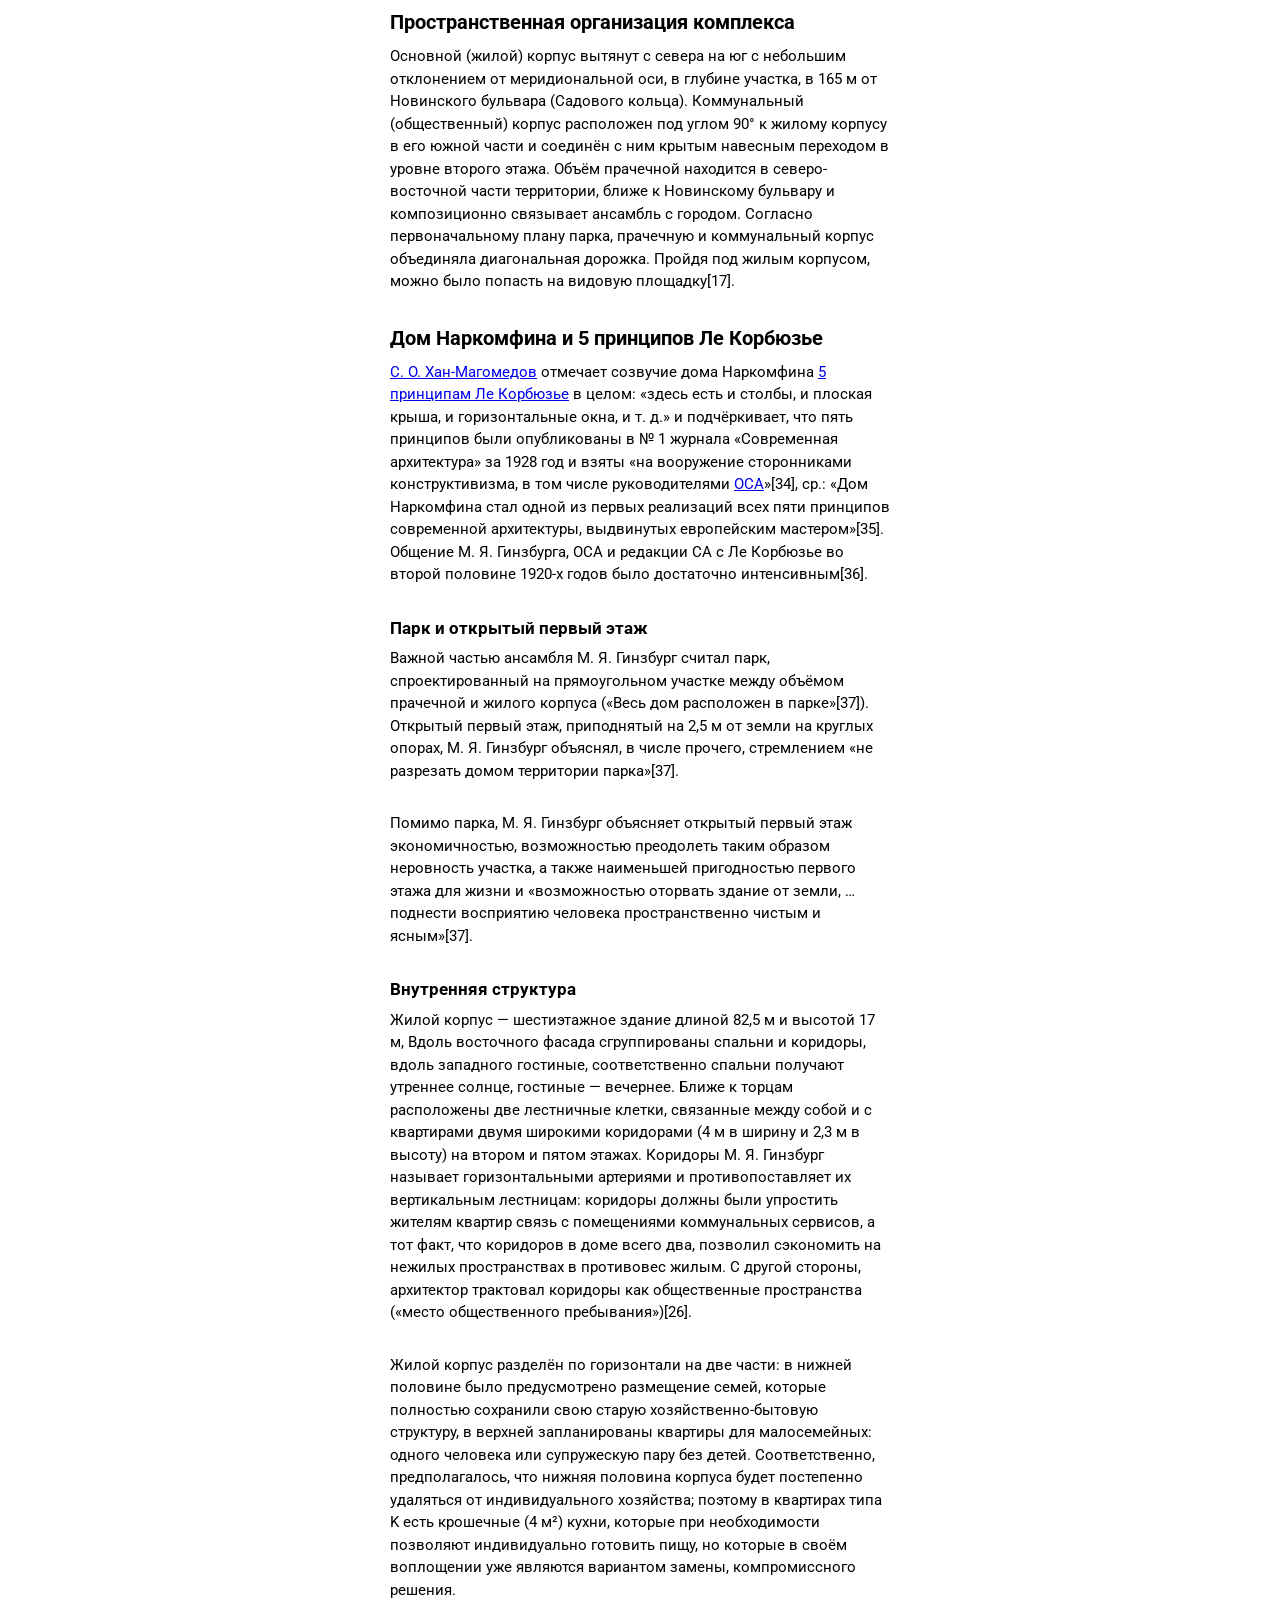
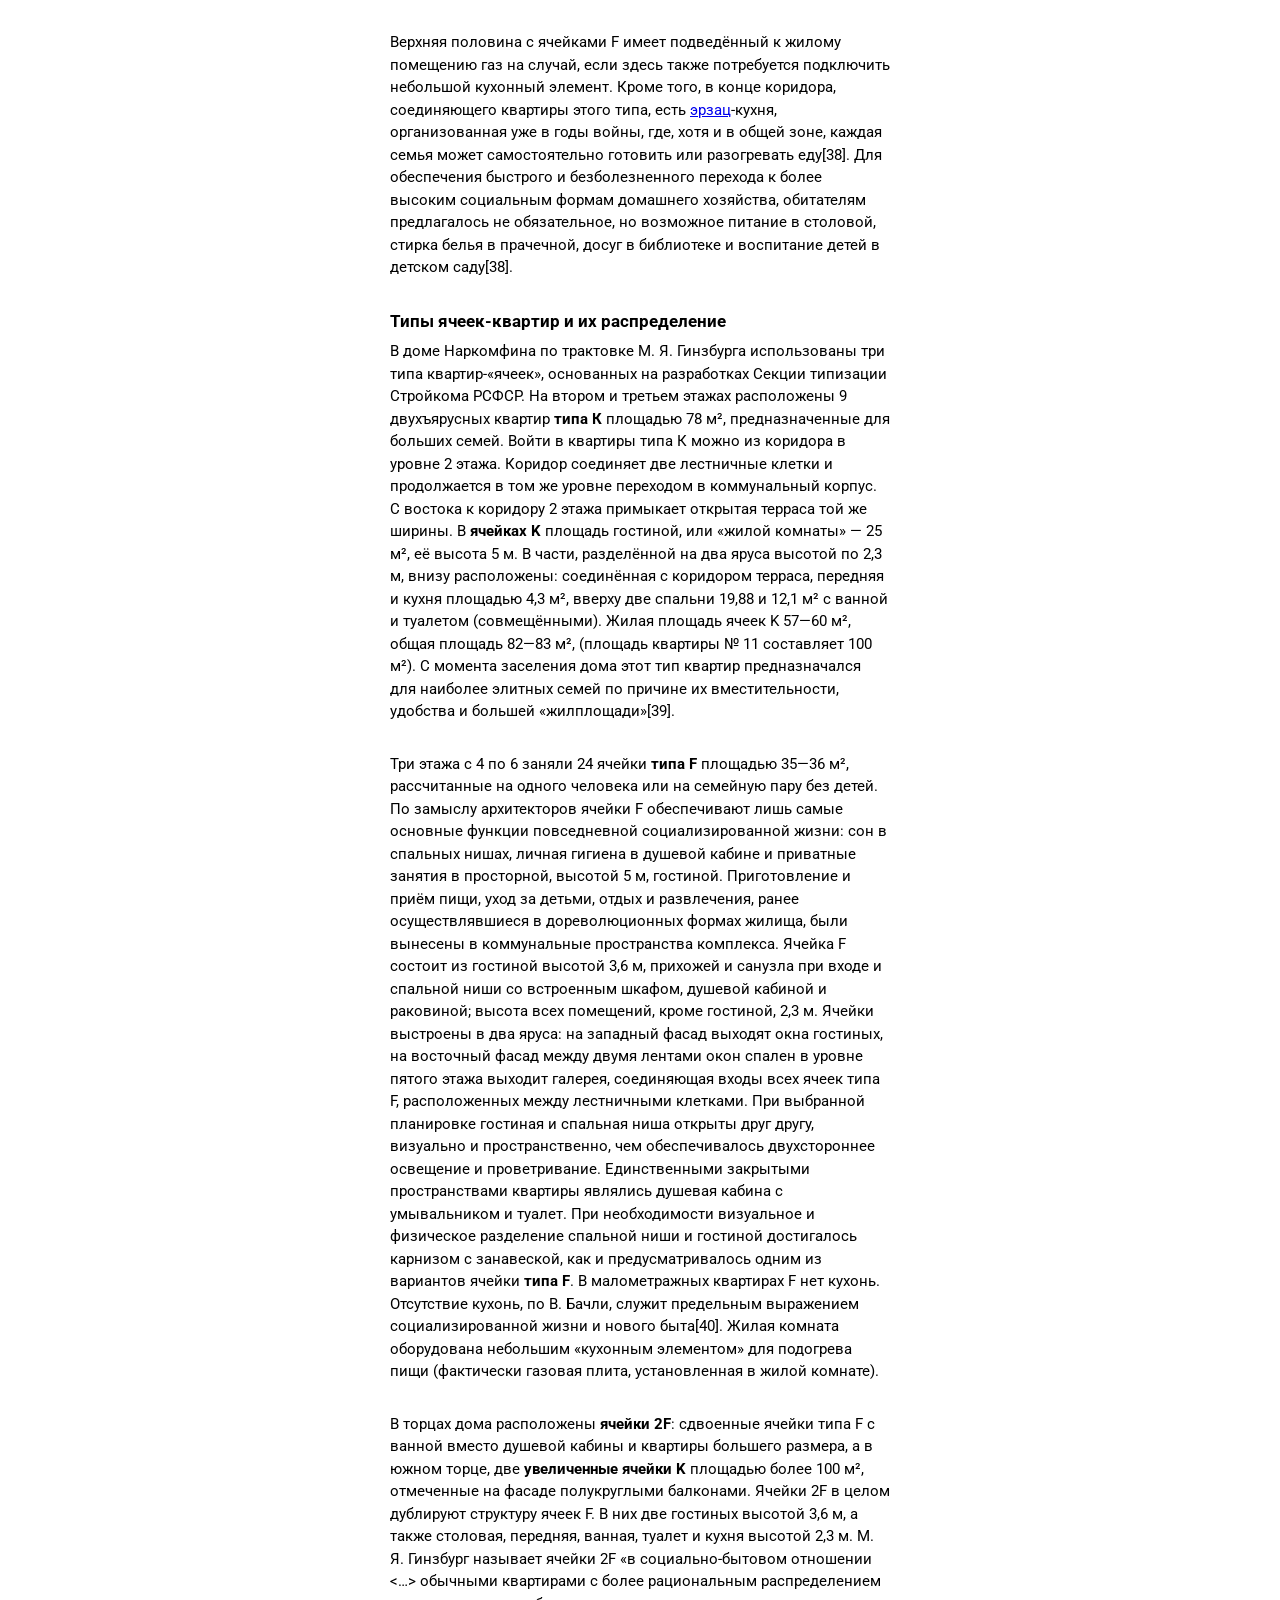
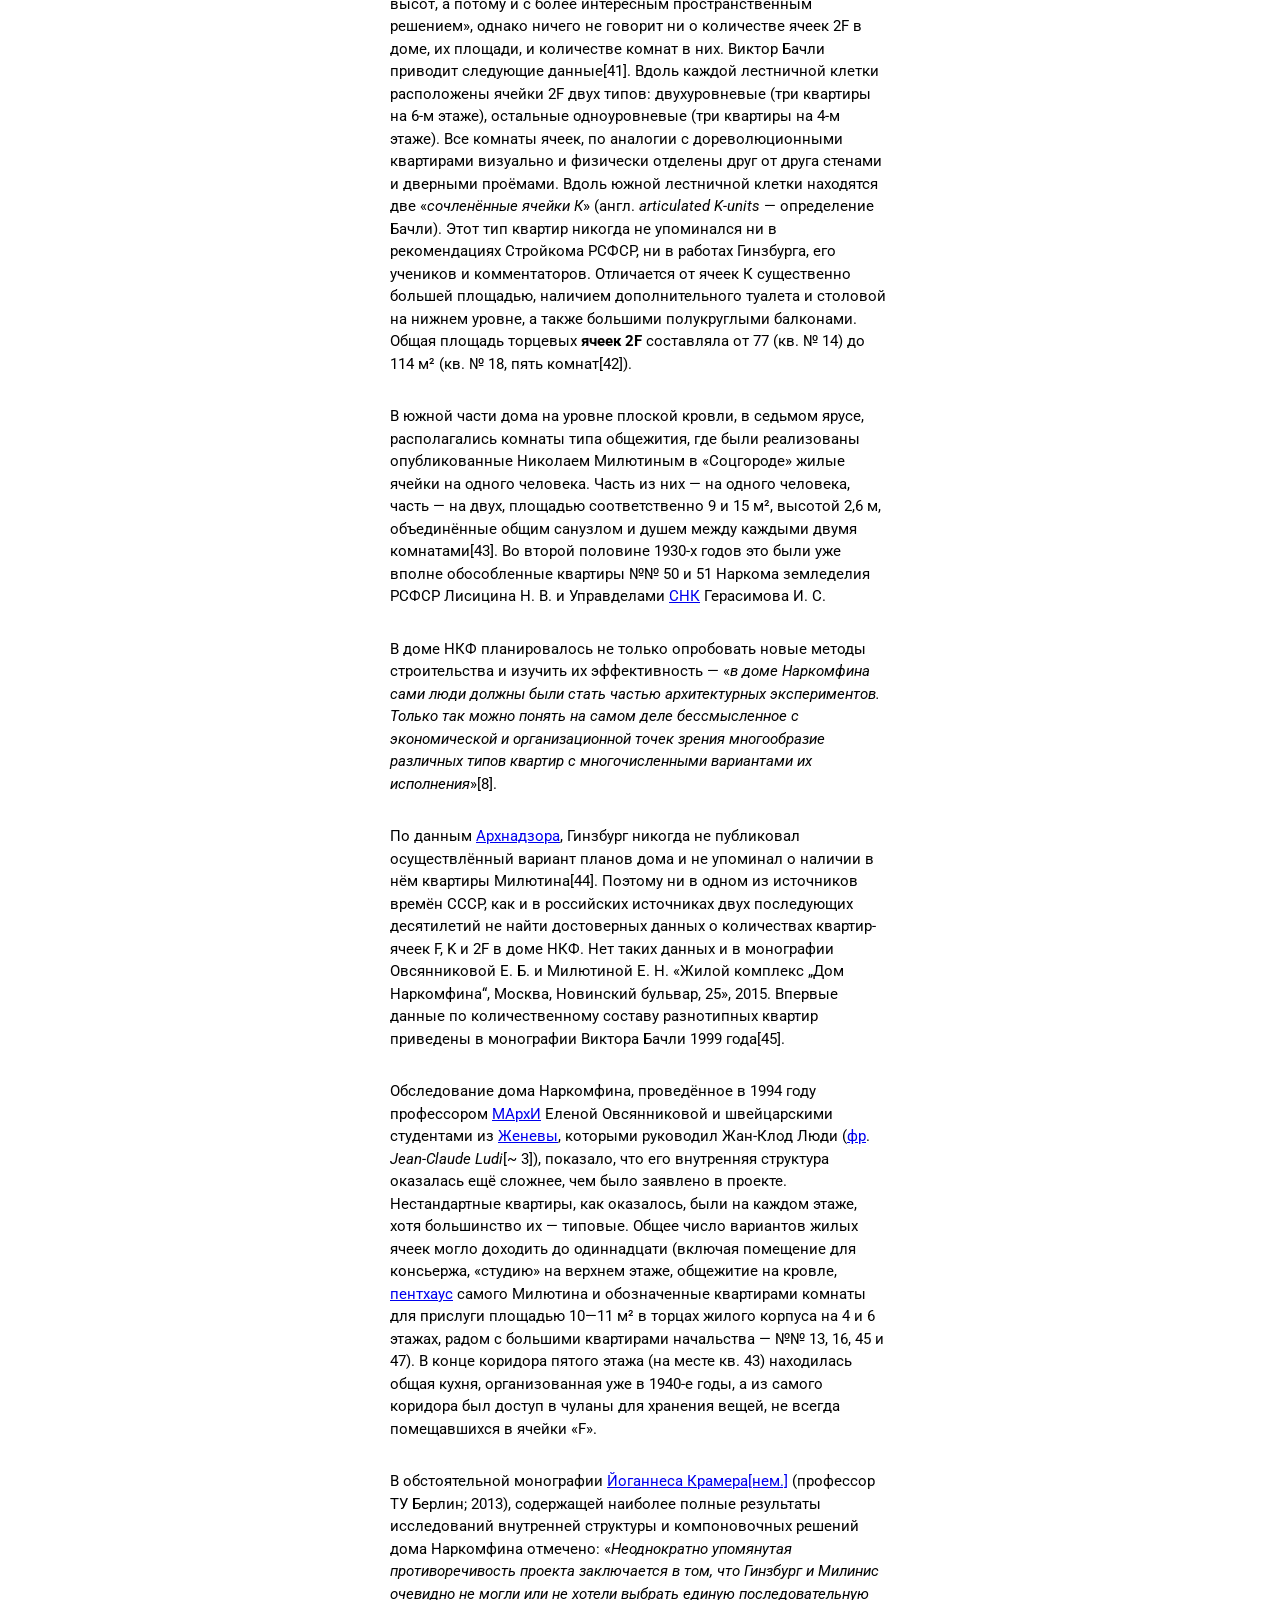
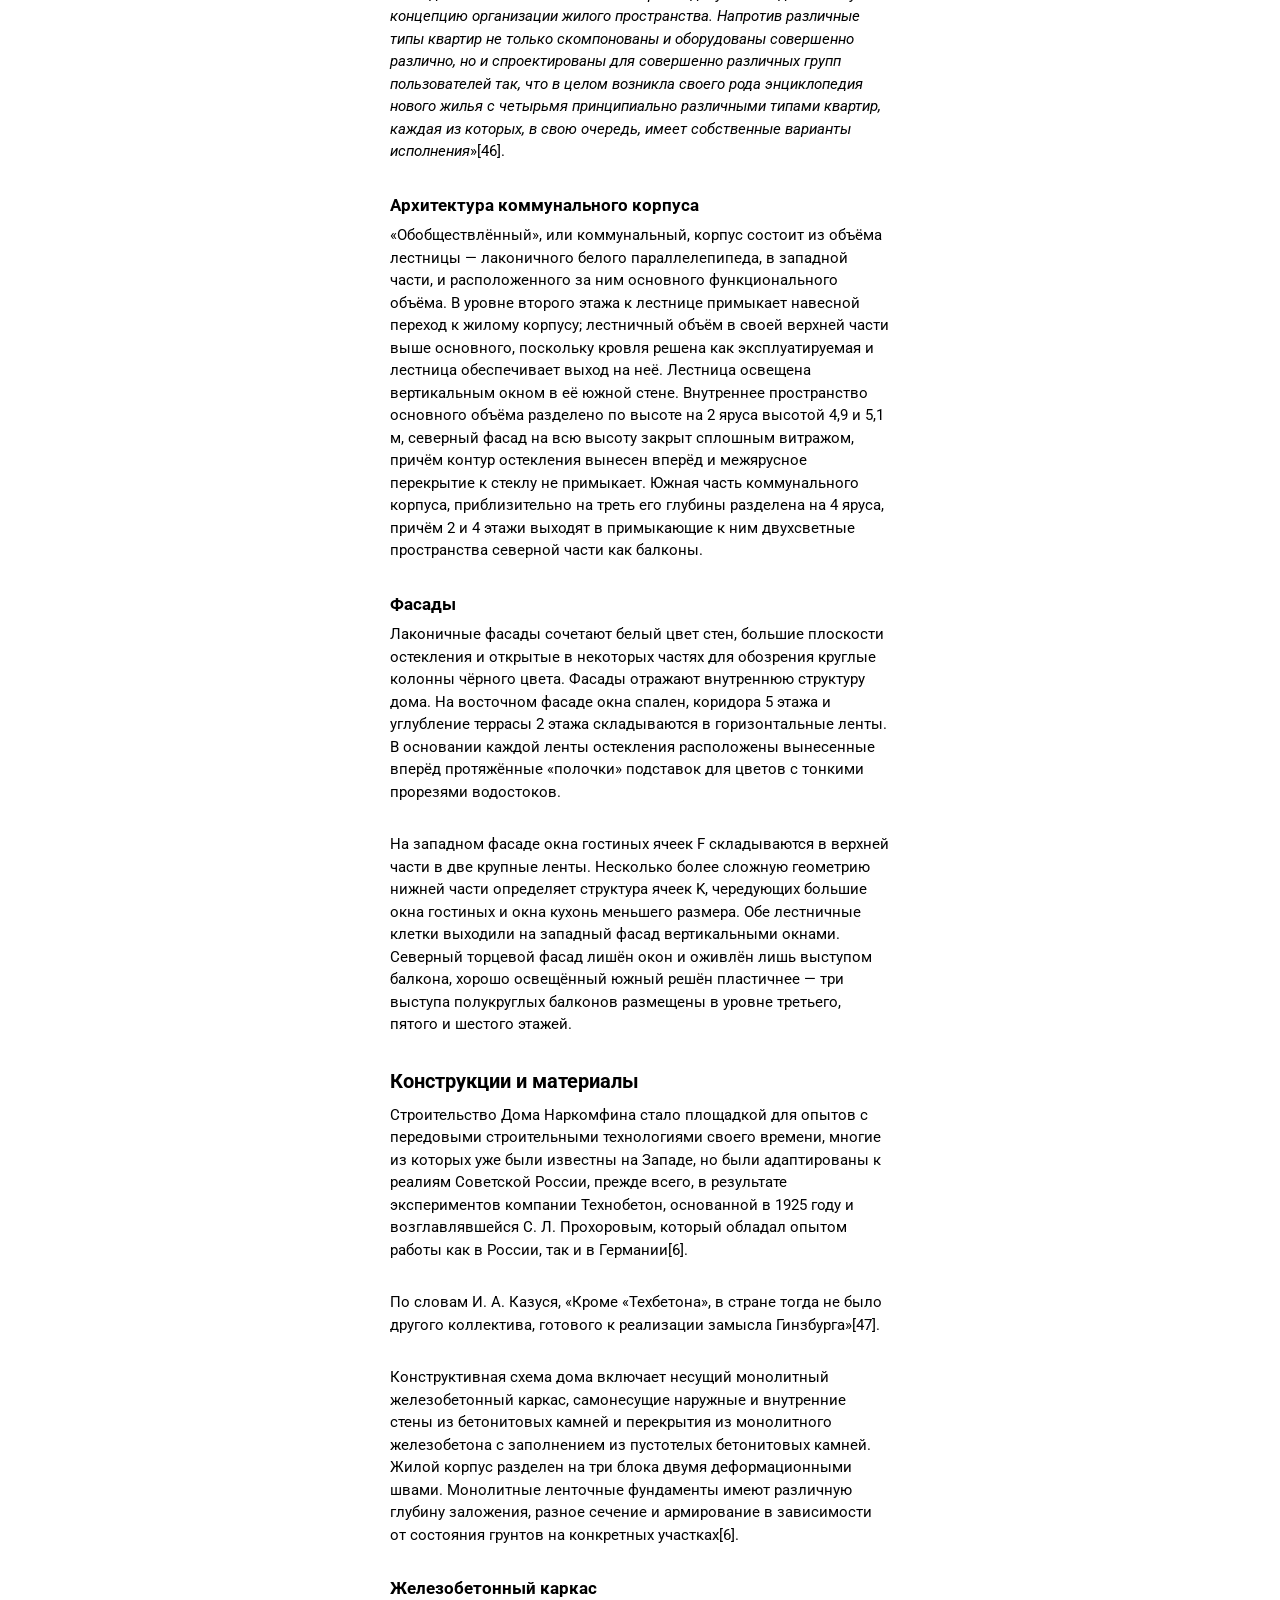
==== commit f758f641: "test" ====
--- a/index.html
+++ b/index.html
@@ -6,396 +6,396 @@
         <link rel="stylesheet" href="css/style.css"> 
     </head>
     <body>
-        <main>
-        <div class="section">
-            <h1>Дом Наркомфина</h1>
-            <hr>
-            <p>Материал из Википедии — свободной энциклопедии</p>
-            <p class="description">Текущая версия страницы пока <a href="https://ru.wikipedia.org/wiki/%D0%92%D0%B8%D0%BA%D0%B8%D0%BF%D0%B5%D0%B4%D0%B8%D1%8F:%D0%9F%D1%80%D0%BE%D0%B2%D0%B5%D1%80%D0%BA%D0%B0_%D1%81%D1%82%D0%B0%D1%82%D0%B5%D0%B9/%D0%9F%D0%BE%D1%8F%D1%81%D0%BD%D0%B5%D0%BD%D0%B8%D0%B5_%D0%B4%D0%BB%D1%8F_%D1%87%D0%B8%D1%82%D0%B0%D1%82%D0%B5%D0%BB%D0%B5%D0%B9">не проверялась</a> опытными участниками и может значительно отличаться <a href="https://ru.wikipedia.org/w/index.php?title=%D0%94%D0%BE%D0%BC_%D0%9D%D0%B0%D1%80%D0%BA%D0%BE%D0%BC%D1%84%D0%B8%D0%BD%D0%B0&stable=1">от версии, проверенной 15 апреля 2025 года</a>; проверки требуют <a href="https://ru.wikipedia.org/w/index.php?title=%D0%94%D0%BE%D0%BC_%D0%9D%D0%B0%D1%80%D0%BA%D0%BE%D0%BC%D1%84%D0%B8%D0%BD%D0%B0&oldid=136482660&diff=cur&diffonly=0">66 правок</a>.</p>
-            <p> <span class="bold">Дом Наркомфи́на</span> — один из знаковых памятников архитектуры советского <a href="https://ru.wikipedia.org/wiki/%D0%90%D0%B2%D0%B0%D0%BD%D0%B3%D0%B0%D1%80%D0%B4_(%D0%B8%D1%81%D0%BA%D1%83%D1%81%D1%81%D1%82%D0%B2%D0%BE)">авангарда</a> и <a href="https://ru.wikipedia.org/wiki/%D0%9A%D0%BE%D0%BD%D1%81%D1%82%D1%80%D1%83%D0%BA%D1%82%D0%B8%D0%B2%D0%B8%D0%B7%D0%BC_(%D0%B8%D1%81%D0%BA%D1%83%D1%81%D1%81%D1%82%D0%B2%D0%BE)">конструктивизма</a>. Построен в <a href="https://ru.wikipedia.org/wiki/1928_%D0%B3%D0%BE%D0%B4">1928</a> — <a href="https://ru.wikipedia.org/wiki/1930_%D0%B3%D0%BE%D0%B4">1930 годах</a> по проекту архитекторов <a href="https://ru.wikipedia.org/wiki/%D0%93%D0%B8%D0%BD%D0%B7%D0%B1%D1%83%D1%80%D0%B3,_%D0%9C%D0%BE%D0%B8%D1%81%D0%B5%D0%B9_%D0%AF%D0%BA%D0%BE%D0%B2%D0%BB%D0%B5%D0%B2%D0%B8%D1%87">Моисея Гинзбурга</a>, <a href="https://ru.wikipedia.org/wiki/%D0%9C%D0%B8%D0%BB%D0%B8%D0%BD%D0%B8%D1%81,_%D0%98%D0%B3%D0%BD%D0%B0%D1%82%D0%B8%D0%B9_%D0%A4%D1%80%D0%B0%D0%BD%D1%86%D0%B5%D0%B2%D0%B8%D1%87">Игнатия Милиниса</a> и инженера <a href="https://ru.wikipedia.org/wiki/%D0%9F%D1%80%D0%BE%D1%85%D0%BE%D1%80%D0%BE%D0%B2,_%D0%A1%D0%B5%D1%80%D0%B3%D0%B5%D0%B9_%D0%9B%D1%8C%D0%B2%D0%BE%D0%B2%D0%B8%D1%87">Сергея Прохорова[2]</a> для работников <a href="https://ru.wikipedia.org/wiki/%D0%9D%D0%B0%D1%80%D0%BE%D0%B4%D0%BD%D1%8B%D0%B9_%D0%BA%D0%BE%D0%BC%D0%B8%D1%81%D1%81%D0%B0%D1%80%D0%B8%D0%B0%D1%82_%D1%84%D0%B8%D0%BD%D0%B0%D0%BD%D1%81%D0%BE%D0%B2_%D0%A1%D0%A1%D0%A1%D0%A0">Народного комиссариата финансов СССР</a> (Наркомфина). Автор замысла дома Наркомфина М. Я. Гинзбург определял его как «опытный дом переходного типа»[3]. Дом находится в <a href="https://ru.wikipedia.org/wiki/%D0%9C%D0%BE%D1%81%D0%BA%D0%B2%D0%B0">Москве</a> по адресу: <a href="https://ru.wikipedia.org/wiki/%D0%9D%D0%BE%D0%B2%D0%B8%D0%BD%D1%81%D0%BA%D0%B8%D0%B9_%D0%B1%D1%83%D0%BB%D1%8C%D0%B2%D0%B0%D1%80">Новинский бульвар</a>, дом 25, корпус 1.</p>
-            <p>С 1980-х годов дом находился в аварийном состоянии, был трижды включён в список «100 главных зданий мира, которым грозит уничтожение»[4]. В 1986 начато исследование и работа над проектом реставрации дома по инициативе <a href="https://ru.wikipedia.org/wiki/%D0%93%D0%B8%D0%BD%D0%B7%D0%B1%D1%83%D1%80%D0%B3,_%D0%92%D0%BB%D0%B0%D0%B4%D0%B8%D0%BC%D0%B8%D1%80_%D0%9C%D0%BE%D0%B8%D1%81%D0%B5%D0%B5%D0%B2%D0%B8%D1%87">Владимира Гинзбурга</a>; в 1998 году проект отмечен первой премией фестиваля «Зодчество». В 2016—2020 годах дом отреставрирован по проекту <a href="https://ru.wikipedia.org/wiki/%D0%90%D1%80%D1%85%D0%B8%D1%82%D0%B5%D0%BA%D1%82%D1%83%D1%80%D0%BD%D0%BE%D0%B5_%D0%B1%D1%8E%D1%80%D0%BE">АБ</a> «Гинзбург Архитектс». Результаты исследования и реставрации опубликованы[5][6]. Сейчас Дом Наркомфина — и памятник архитектуры, и жилой дом.</p>
-            <p>В 2021 году Музей современного искусства «Гараж» инициировал масштабное исследование Дома Наркомфина, в том числе истории жизни его создателей и обитателей на протяжении почти ста лет. Полученное знание становится основой экскурсионных маршрутов, публикаций, разнообразных публичных и просветительских проектов, выстроенных вокруг легендарного дома. Помимо этого, для жильцов дома, патронов Музея и владельцев карт GARAGE доступно кафе Дома Наркомфина, а на первом этаже жилого корпуса открылся книжный магазин.[7]</p>
+        <div class="main">
+            <div class="section">
+                <h1>Дом Наркомфина</h1>
+                <hr>
+                <p>Материал из Википедии — свободной энциклопедии</p>
+                <p class="description">Текущая версия страницы пока <a href="https://ru.wikipedia.org/wiki/%D0%92%D0%B8%D0%BA%D0%B8%D0%BF%D0%B5%D0%B4%D0%B8%D1%8F:%D0%9F%D1%80%D0%BE%D0%B2%D0%B5%D1%80%D0%BA%D0%B0_%D1%81%D1%82%D0%B0%D1%82%D0%B5%D0%B9/%D0%9F%D0%BE%D1%8F%D1%81%D0%BD%D0%B5%D0%BD%D0%B8%D0%B5_%D0%B4%D0%BB%D1%8F_%D1%87%D0%B8%D1%82%D0%B0%D1%82%D0%B5%D0%BB%D0%B5%D0%B9">не проверялась</a> опытными участниками и может значительно отличаться <a href="https://ru.wikipedia.org/w/index.php?title=%D0%94%D0%BE%D0%BC_%D0%9D%D0%B0%D1%80%D0%BA%D0%BE%D0%BC%D1%84%D0%B8%D0%BD%D0%B0&stable=1">от версии, проверенной 15 апреля 2025 года</a>; проверки требуют <a href="https://ru.wikipedia.org/w/index.php?title=%D0%94%D0%BE%D0%BC_%D0%9D%D0%B0%D1%80%D0%BA%D0%BE%D0%BC%D1%84%D0%B8%D0%BD%D0%B0&oldid=136482660&diff=cur&diffonly=0">66 правок</a>.</p>
+                <p> <span class="bold">Дом Наркомфи́на</span> — один из знаковых памятников архитектуры советского <a href="https://ru.wikipedia.org/wiki/%D0%90%D0%B2%D0%B0%D0%BD%D0%B3%D0%B0%D1%80%D0%B4_(%D0%B8%D1%81%D0%BA%D1%83%D1%81%D1%81%D1%82%D0%B2%D0%BE)">авангарда</a> и <a href="https://ru.wikipedia.org/wiki/%D0%9A%D0%BE%D0%BD%D1%81%D1%82%D1%80%D1%83%D0%BA%D1%82%D0%B8%D0%B2%D0%B8%D0%B7%D0%BC_(%D0%B8%D1%81%D0%BA%D1%83%D1%81%D1%81%D1%82%D0%B2%D0%BE)">конструктивизма</a>. Построен в <a href="https://ru.wikipedia.org/wiki/1928_%D0%B3%D0%BE%D0%B4">1928</a> — <a href="https://ru.wikipedia.org/wiki/1930_%D0%B3%D0%BE%D0%B4">1930 годах</a> по проекту архитекторов <a href="https://ru.wikipedia.org/wiki/%D0%93%D0%B8%D0%BD%D0%B7%D0%B1%D1%83%D1%80%D0%B3,_%D0%9C%D0%BE%D0%B8%D1%81%D0%B5%D0%B9_%D0%AF%D0%BA%D0%BE%D0%B2%D0%BB%D0%B5%D0%B2%D0%B8%D1%87">Моисея Гинзбурга</a>, <a href="https://ru.wikipedia.org/wiki/%D0%9C%D0%B8%D0%BB%D0%B8%D0%BD%D0%B8%D1%81,_%D0%98%D0%B3%D0%BD%D0%B0%D1%82%D0%B8%D0%B9_%D0%A4%D1%80%D0%B0%D0%BD%D1%86%D0%B5%D0%B2%D0%B8%D1%87">Игнатия Милиниса</a> и инженера <a href="https://ru.wikipedia.org/wiki/%D0%9F%D1%80%D0%BE%D1%85%D0%BE%D1%80%D0%BE%D0%B2,_%D0%A1%D0%B5%D1%80%D0%B3%D0%B5%D0%B9_%D0%9B%D1%8C%D0%B2%D0%BE%D0%B2%D0%B8%D1%87">Сергея Прохорова[2]</a> для работников <a href="https://ru.wikipedia.org/wiki/%D0%9D%D0%B0%D1%80%D0%BE%D0%B4%D0%BD%D1%8B%D0%B9_%D0%BA%D0%BE%D0%BC%D0%B8%D1%81%D1%81%D0%B0%D1%80%D0%B8%D0%B0%D1%82_%D1%84%D0%B8%D0%BD%D0%B0%D0%BD%D1%81%D0%BE%D0%B2_%D0%A1%D0%A1%D0%A1%D0%A0">Народного комиссариата финансов СССР</a> (Наркомфина). Автор замысла дома Наркомфина М. Я. Гинзбург определял его как «опытный дом переходного типа»[3]. Дом находится в <a href="https://ru.wikipedia.org/wiki/%D0%9C%D0%BE%D1%81%D0%BA%D0%B2%D0%B0">Москве</a> по адресу: <a href="https://ru.wikipedia.org/wiki/%D0%9D%D0%BE%D0%B2%D0%B8%D0%BD%D1%81%D0%BA%D0%B8%D0%B9_%D0%B1%D1%83%D0%BB%D1%8C%D0%B2%D0%B0%D1%80">Новинский бульвар</a>, дом 25, корпус 1.</p>
+                <p>С 1980-х годов дом находился в аварийном состоянии, был трижды включён в список «100 главных зданий мира, которым грозит уничтожение»[4]. В 1986 начато исследование и работа над проектом реставрации дома по инициативе <a href="https://ru.wikipedia.org/wiki/%D0%93%D0%B8%D0%BD%D0%B7%D0%B1%D1%83%D1%80%D0%B3,_%D0%92%D0%BB%D0%B0%D0%B4%D0%B8%D0%BC%D0%B8%D1%80_%D0%9C%D0%BE%D0%B8%D1%81%D0%B5%D0%B5%D0%B2%D0%B8%D1%87">Владимира Гинзбурга</a>; в 1998 году проект отмечен первой премией фестиваля «Зодчество». В 2016—2020 годах дом отреставрирован по проекту <a href="https://ru.wikipedia.org/wiki/%D0%90%D1%80%D1%85%D0%B8%D1%82%D0%B5%D0%BA%D1%82%D1%83%D1%80%D0%BD%D0%BE%D0%B5_%D0%B1%D1%8E%D1%80%D0%BE">АБ</a> «Гинзбург Архитектс». Результаты исследования и реставрации опубликованы[5][6]. Сейчас Дом Наркомфина — и памятник архитектуры, и жилой дом.</p>
+                <p>В 2021 году Музей современного искусства «Гараж» инициировал масштабное исследование Дома Наркомфина, в том числе истории жизни его создателей и обитателей на протяжении почти ста лет. Полученное знание становится основой экскурсионных маршрутов, публикаций, разнообразных публичных и просветительских проектов, выстроенных вокруг легендарного дома. Помимо этого, для жильцов дома, патронов Музея и владельцев карт GARAGE доступно кафе Дома Наркомфина, а на первом этаже жилого корпуса открылся книжный магазин.[7]</p>
+            </div>
+            <img src="images/Дом Наркомфина.jpg" alt="">
+            <div>
+                <h2>Содержание</h2>
+                <ul>
+                    <li>
+                        1 <a href="#История создания дома Наркомфина">История создания дома Наркомфина</a>
+                        <ul>
+                            <li>1.1 <a href="#ОСА и Стройком">ОСА и Стройком</a></li>
+                            <li>1.2 <a href="#Сотрудничество М. Я. Гинзбурга и Н. А. Милютина">Сотрудничество М. Я. Гинзбурга и Н. А. Милютина</a></li>
+                        </ul>
+                    </li>
+                    <li> 2 <a href="#Идеология «опытного коммунального дома переходного типа»">Идеология «опытного коммунального дома переходного типа»</a></li>
+                    <li> 3 <a href="#Участок">Участок</a></li>
+                    <li> 4 <a href="#Состав жилого комплекса">Состав жилого комплекса</a></li>
+                    <li>
+                        5 <a href="#Архитектура">Архитектура</a>
+                        <ul>
+                            <li>5.1 <a href="#Пространственная организация комплекса">Пространственная организация комплекса</a></li>
+                            <li>5.2 <a href="#Дом Наркомфина и 5 принципов Ле Корбюзье">Дом Наркомфина и 5 принципов Ле Корбюзье</a></li>
+                            <ul>
+                                <li>5.2.1 <a href="#Парк и открытый первый этаж">Парк и открытый первый этаж</a></li>
+                                <li>5.2.2 <a href="#Внутренняя структура">Внутренняя структура</a></li>
+                                <li>5.2.3 <a href="#Типы ячеек-квартир и их распределение">Типы ячеек-квартир и их распределение</a></li>
+                                <li>5.2.4 <a href="#Архитектура коммунального корпуса">Архитектура коммунального корпуса</a></li>
+                                <li>5.2.5 <a href="#Фасады">Фасады</a>
+                                </li>
+                            </ul>
+                            <li>5.3 <a href="#Конструкции и материалы">Конструкции и материалы</a></li>
+                            <ul>
+                                <li>5.3.1 <a href="#Железобетонный каркас">Железобетонный каркас</a></li>
+                                <li>5.3.2 <a href="#Блоки Прохорова">Блоки Прохорова</a></li>
+                                <li>5.3.3 <a href="#Инженерные коммуникации">Инженерные коммуникации</a></li>
+                                <li>5.3.4 <a href="#Внешние стены">Внешние стены</a></li>
+                                <li>5.3.5 <a href="#Другие экспериментальные материалы">Другие экспериментальные материалы</a></li>
+                                <li>5.3.6 <a href="#Цветочницы">Цветочницы</a></li>
+                            </ul>
+                            <li>5.4 <a href="#Интерьеры">Интерьеры</a></li>
+                            <ul>
+                                <li>5.4.1 <a href="#Освещение">Освещение</a></li>
+                                <li>5.4.2 <a href="#Сдвижные окна">Сдвижные окна</a></li>
+                                <li>5.4.3 <a href="#Цвет">Цвет</a></li>
+                            </ul>
+                        </ul>
+                    </li>
+                    <li>
+                        6 <a href="#Критика проекта">Критика проекта</a>
+                        <ul>
+                            <li>6.1 <a href="#Критика с технической стороны">Критика с технической стороны</a></li>
+                            <li>6.2 <a href="#Критика с бытовой стороны">Критика с бытовой стороны</a></li>
+                        </ul>
+                    </li>
+                    <li>
+                        7 <a href="#История эксплуатации">История эксплуатации</a>
+                        <ul>
+                            <li>7.1 <a href="#Развитие городского окружения">Развитие городского окружения</a></li>
+                            <li>7.2 <a href="#Перестройки">Перестройки</a></li>
+                            <li>7.3 <a href="#Причины ветхости дома">Причины ветхости дома</a></li>
+                        </ul>
+                    </li>
+                    <li>
+                        8 <a href="#Новейшая история дома и реставрация">Новейшая история дома и реставрация</a>
+                        <ul>
+                            <li>
+                                8.1 <a href="#Нереализованные проекты реставрации / 1980-е — 2014">Нереализованные проекты реставрации / 1980-е — 2014</a>
+                                <ul>
+                                    <li>8.1.1 <a href="#Первый проект / конец 1980-х годов">Первый проект / конец 1980-х годов</a></li>
+                                    <li>8.1.2 <a href="#Второй проект / 1990-е годы">Второй проект / 1990-е годы</a></li>
+                                    <li>8.1.3 <a href="#Третий проект / начало 2000-х / апарт-отель">Третий проект / начало 2000-х / апарт-отель</a></li>
+                                    <li>8.1.4 <a href="#Эскизный проект / 2014">Эскизный проект / 2014</a></li>
+                                </ul>
+                            </li>
+                            <li>
+                                8.2 <a href="#Реализованный проект реставрации / 2016—2020">Реализованный проект реставрации / 2016—2020</a>
+                                <ul>
+                                    <li>8.2.1 <a href="#Реставрация объемно-пространственного решения и фасадов">Реставрация объемно-пространственного решения и фасадов</a></li>
+                                    <li>8.2.2 <a href="#Реставрация конструкций и кладки стен">Реставрация конструкций и кладки стен</a></li>
+                                    <li>8.2.3 <a href="#Реставрация и замена, дополнение внутренних перегородок">Реставрация и замена, дополнение внутренних перегородок</a></li>
+                                    <li>8.2.4 <a href="#Реставрация окон и витражей">Реставрация окон и витражей</a></li>
+                                    <li>8.2.5 <a href="#Реставрация кровель и парапета">Реставрация кровель и парапета</a></li>
+                                    <li>8.2.6 <a href="#Реставрация и приспособление интерьеров">Реставрация и приспособление интерьеров</a></li>
+                                    <li>8.2.7 <a href="#Цвет: исследование и восстановление покрасок">Цвет: исследование и восстановление покрасок</a></li>
+                                    <li>8.2.8 <a href="#Реставрация полов">Реставрация полов</a></li>
+                                    <li>8.2.9 <a href="#Реставрация: издания и награды">Реставрация: издания и награды</a></li>
+                                </ul>
+                            </li>
+                        </ul>
+                    </li>
+                    <li>
+                        9 <a href="#Значение проекта в исторической перспективе">Значение проекта в исторической перспективе</a>
+                        <ul>
+                            <li>9.1 <a href="#Смена приоритетов в Советской России начала 1930-х годов как причина сворачивания эксперимента конструктивистов">Смена приоритетов в Советской России начала 1930-х годов как причина сворачивания эксперимента конструктивистов</a></li>
+                            <li>9.2 <a href="#Дом Наркомфина в перспективе развития архитектуры модернизма">Дом Наркомфина в перспективе развития архитектуры модернизма</a></li>
+                        </ul>
+                    </li>
+                    <li>
+                        10 <a href="#Реальная жизнь в доме Наркомфина">Реальная жизнь в доме Наркомфина</a>
+                        <ul>
+                            <li>10.1 <a href="#Известные жители">Известные жители</a></li>
+                        </ul>
+                    </li>
+                </ul>
+            </div>
+            <div class="section">
+                <h2 id="История создания дома Наркомфина">История создания дома Наркомфина</h2>
+                <hr>
+                <h3 id="ОСА и Стройком">ОСА и Стройком</h3>
+                <p>Дом Наркомфина, или 2-й дом Совнаркома (<a href="https://ru.wikipedia.org/wiki/%D0%A1%D0%BE%D0%B2%D0%B5%D1%82_%D0%BD%D0%B0%D1%80%D0%BE%D0%B4%D0%BD%D1%8B%D1%85_%D0%BA%D0%BE%D0%BC%D0%B8%D1%81%D1%81%D0%B0%D1%80%D0%BE%D0%B2">СНК</a>) <a href="https://ru.wikipedia.org/wiki/%D0%A0%D0%BE%D1%81%D1%81%D0%B8%D0%B9%D1%81%D0%BA%D0%B0%D1%8F_%D0%A1%D0%BE%D0%B2%D0%B5%D1%82%D1%81%D0%BA%D0%B0%D1%8F_%D0%A4%D0%B5%D0%B4%D0%B5%D1%80%D0%B0%D1%82%D0%B8%D0%B2%D0%BD%D0%B0%D1%8F_%D0%A1%D0%BE%D1%86%D0%B8%D0%B0%D0%BB%D0%B8%D1%81%D1%82%D0%B8%D1%87%D0%B5%D1%81%D0%BA%D0%B0%D1%8F_%D0%A0%D0%B5%D1%81%D0%BF%D1%83%D0%B1%D0%BB%D0%B8%D0%BA%D0%B0">РСФСР</a>, стал одним из экспериментальных домов, построенных по результатам теоретических исследований Секции типизации Стройкома РСФСР, созданной по инициативе <a href="https://ru.wikipedia.org/wiki/%D0%93%D0%B8%D0%BD%D0%B7%D0%B1%D1%83%D1%80%D0%B3,_%D0%9C%D0%BE%D0%B8%D1%81%D0%B5%D0%B9_%D0%AF%D0%BA%D0%BE%D0%B2%D0%BB%D0%B5%D0%B2%D0%B8%D1%87">М. Я. Гинзбурга</a> и работавшей под его руководством в 1928—1929 годы (в работе также участвовали входившие в объединение <a href="https://ru.wikipedia.org/wiki/%D0%9E%D0%B1%D1%8A%D0%B5%D0%B4%D0%B8%D0%BD%D0%B5%D0%BD%D0%B8%D0%B5_%D1%81%D0%BE%D0%B2%D1%80%D0%B5%D0%BC%D0%B5%D0%BD%D0%BD%D1%8B%D1%85_%D0%B0%D1%80%D1%85%D0%B8%D1%82%D0%B5%D0%BA%D1%82%D0%BE%D1%80%D0%BE%D0%B2">ОСА</a> <a href="https://ru.wikipedia.org/wiki/%D0%91%D0%B0%D1%80%D1%89,_%D0%9C%D0%B8%D1%85%D0%B0%D0%B8%D0%BB_%D0%9E%D1%81%D0%B8%D0%BF%D0%BE%D0%B2%D0%B8%D1%87">М. О. Барщ</a>, <a href="https://ru.wikipedia.org/wiki/%D0%92%D0%BB%D0%B0%D0%B4%D0%B8%D0%BC%D0%B8%D1%80%D0%BE%D0%B2,_%D0%92%D1%8F%D1%87%D0%B5%D1%81%D0%BB%D0%B0%D0%B2_%D0%9D%D0%B8%D0%BA%D0%BE%D0%BB%D0%B0%D0%B5%D0%B2%D0%B8%D1%87">В. Н. Владимиров</a>, <a href="https://ru.wikipedia.org/wiki/%D0%9F%D0%B0%D1%81%D1%82%D0%B5%D1%80%D0%BD%D0%B0%D0%BA,_%D0%90%D0%BB%D0%B5%D0%BA%D1%81%D0%B0%D0%BD%D0%B4%D1%80_%D0%9B%D0%B5%D0%BE%D0%BD%D0%B8%D0%B4%D0%BE%D0%B2%D0%B8%D1%87">А. Л. Пастернак</a>, <a href="https://ru.wikipedia.org/w/index.php?title=%D0%A1%D1%83%D0%BC-%D0%A8%D0%B8%D0%BA,_%D0%93%D1%80%D0%B8%D0%B3%D0%BE%D1%80%D0%B8%D0%B9_%D0%A0%D0%BE%D0%BC%D0%B0%D0%BD%D0%BE%D0%B2%D0%B8%D1%87&action=edit&redlink=1">Г. Р. Сум-Шик</a>). Как сказано в монографии <a href="https://ru.wikipedia.org/w/index.php?title=%D0%9A%D1%80%D0%B0%D0%BC%D0%B5%D1%80,_%D0%99%D0%BE%D0%B3%D0%B0%D0%BD%D0%BD%D0%B5%D1%81&action=edit&redlink=1">Йоганнеса Крамера</a><a href="https://de.wikipedia.org/wiki/Johannes_Cramer">[нем.]</a> «Das Narkomfin Kommunehaus In Moskau 1928—2012», «<span class="italic">аналогичные устремления существовали в то же время и в Германии, где этими вопросами занимался Исследовательский институт экономической эффективности в строительстве и жилищном хозяйстве (<a href="https://ru.wikipedia.org/w/index.php?title=%D0%A0%D0%B5%D0%B9%D1%85%D1%81%D1%81%D0%BA%D0%BE%D0%B5_%D0%B8%D1%81%D1%81%D0%BB%D0%B5%D0%B4%D0%BE%D0%B2%D0%B0%D1%82%D0%B5%D0%BB%D1%8C%D1%81%D0%BA%D0%BE%D0%B5_%D0%BE%D0%B1%D1%89%D0%B5%D1%81%D1%82%D0%B2%D0%BE_%D1%8D%D0%BA%D0%BE%D0%BD%D0%BE%D0%BC%D0%B8%D1%87%D0%B5%D1%81%D0%BA%D0%BE%D0%B9_%D1%8D%D1%84%D1%84%D0%B5%D0%BA%D1%82%D0%B8%D0%B2%D0%BD%D0%BE%D1%81%D1%82%D0%B8_%D0%B2_%D1%81%D1%82%D1%80%D0%BE%D0%B8%D1%82%D0%B5%D0%BB%D1%8C%D1%81%D1%82%D0%B2%D0%B5_%D0%B8_%D0%96%D0%9A%D0%A5&action=edit&redlink=1">RfG</a></span><a href="https://de.wikipedia.org/wiki/Reichsforschungsgesellschaft_f%C3%BCr_Wirtschaftlichkeit_im_Bau-_und_Wohnungswesen">[нем.]</a><span class="italic">), хотя полученные им результаты были менее радикальными и менее призрачными</span>»[8].</p>
+                <p>Учреждению секции предшествовала работа в 1928 году комиссии Стройкома по отбору типовых проектов жилья для строительства. Комиссия пришла к выводу, что большинство известных на тот момент проектов не может быть использовано как типовые, поэтому для разработки типовых проектов была создана Секция типизации[9]. Подготовкой для работы над новым форматом жилья также стала работа над <a href="https://ru.wikipedia.org/wiki/%D0%96%D0%B8%D0%BB%D0%BE%D0%B9_%D0%B4%D0%BE%D0%BC_%D0%93%D0%BE%D1%81%D1%81%D1%82%D1%80%D0%B0%D1%85%D0%B0_%D0%BD%D0%B0_%D0%9C%D0%B0%D0%BB%D0%BE%D0%B9_%D0%91%D1%80%D0%BE%D0%BD%D0%BD%D0%BE%D0%B9">домом Госстраха на Малой Бронной</a> (1926—1927, М. Я. Гинзбург и В. Н. Владимиров) и конкурс на «эскизный проект жилого дома трудящихся», проведённый журналом «<a href="https://ru.wikipedia.org/wiki/%D0%A1%D0%BE%D0%B2%D1%80%D0%B5%D0%BC%D0%B5%D0%BD%D0%BD%D0%B0%D1%8F_%D0%B0%D1%80%D1%85%D0%B8%D1%82%D0%B5%D0%BA%D1%82%D1%83%D1%80%D0%B0_(%D0%B6%D1%83%D1%80%D0%BD%D0%B0%D0%BB)">Современная архитектура</a>» (Гинзбург подал на конкурс проект «Коммунального дома А-1»). Выставка проектов конкурса состоялась в июне 1927 года[10].</p>
+                <p>Результаты исследования секции М. Я. Гинзбург доложил на <a href="https://ru.wikipedia.org/wiki/%D0%9F%D0%BB%D0%B5%D0%BD%D0%B0%D1%80%D0%BD%D0%BE%D0%B5_%D0%B7%D0%B0%D1%81%D0%B5%D0%B4%D0%B0%D0%BD%D0%B8%D0%B5">пленуме</a> Стройкома РСФСР, где было принято постановление, рекомендовавшее несколько разработанных жилых ячеек к массовому строительству, а остальные — к опытно-показательному, начиная с 1928 года. Согласно этому постановлению было построено шесть «экспериментальных коммунальных домов переходного типа» в Москве, <a href="https://ru.wikipedia.org/wiki/%D0%95%D0%BA%D0%B0%D1%82%D0%B5%D1%80%D0%B8%D0%BD%D0%B1%D1%83%D1%80%D0%B3">Свердловске</a> и <a href="https://ru.wikipedia.org/wiki/%D0%A1%D0%B0%D1%80%D0%B0%D1%82%D0%BE%D0%B2">Саратове</a>. Все они служили для проверки результатов теоретических исследований Секции типизации и были созданы в рамках финансировавшейся государством программы экспериментального строительства 1929 года. Проект дома Наркомфина создан в 1928—1929 годы, строительство велось в 1929—1930 годы.</p>
+                <p><a href="https://ru.wikipedia.org/wiki/%D0%A5%D0%B0%D0%BD-%D0%9C%D0%B0%D0%B3%D0%BE%D0%BC%D0%B5%D0%B4%D0%BE%D0%B2,_%D0%A1%D0%B5%D0%BB%D0%B8%D0%BC_%D0%9E%D0%BC%D0%B0%D1%80%D0%BE%D0%B2%D0%B8%D1%87">С. О. Хан-Магомедов</a> называет дом Наркомата финансов самым интересным из шести экспериментальных домов[2].</p>
+                <h3 id="Сотрудничество М. Я. Гинзбурга и Н. А. Милютина">Сотрудничество М. Я. Гинзбурга и Н. А. Милютина</h3>
+                <p>Заказчиком жилого комплекса выступал <a href="https://ru.wikipedia.org/wiki/%D0%9D%D0%B0%D1%80%D0%BE%D0%B4%D0%BD%D1%8B%D0%B9_%D0%BA%D0%BE%D0%BC%D0%B8%D1%81%D1%81%D0%B0%D1%80%D0%B8%D0%B0%D1%82_%D1%84%D0%B8%D0%BD%D0%B0%D0%BD%D1%81%D0%BE%D0%B2_%D0%A0%D0%A1%D0%A4%D0%A1%D0%A0">нарком финансов РСФСР</a> (1924—1929) Н. А. Милютин, известный как автор схем социалистического расселения и градостроительных концепций соцгорода[11], он же определил функциональные характеристики будущего здания[12]. Сотрудничество наркома Н. А. Милютина и архитектора М. Я. Гинзбурга началось несколько раньше, на строительстве <a href="https://ru.wikipedia.org/wiki/%D0%96%D0%B8%D0%BB%D0%BE%D0%B9_%D0%B4%D0%BE%D0%BC_%D0%93%D0%BE%D1%81%D1%81%D1%82%D1%80%D0%B0%D1%85%D0%B0_%D0%BD%D0%B0_%D0%9C%D0%B0%D0%BB%D0%BE%D0%B9_%D0%91%D1%80%D0%BE%D0%BD%D0%BD%D0%BE%D0%B9">дома Госстраха</a> (1926—1927), — Милютин был инициатором строительства двух домов Госстраха в Москве. Идеи Н. А. Милютина об устройстве жилища воплотились при создании дома Наркомфина (Дома-парохода, или 2-го дома <a href="https://ru.wikipedia.org/wiki/%D0%A1%D0%BE%D0%B2%D0%B5%D1%82_%D0%BD%D0%B0%D1%80%D0%BE%D0%B4%D0%BD%D1%8B%D1%85_%D0%BA%D0%BE%D0%BC%D0%B8%D1%81%D1%81%D0%B0%D1%80%D0%BE%D0%B2">СНК</a>).</p>
+                <p>По теории Милютина[13], «<span class="italic">значительное повышение жизненного уровня рабочих и развитие обобществлённых форм обслуживания бытовых нужд трудящихся (общественное питание, ясли, детские сады, клубы и т. п.) постепенно уничтожают значение семьи как хозяйственного соединения. Этот процесс неизбежно приведёт, в конечном счёте, к полной переделке семейных форм общежития. <…> Задача раскрепощения женщины от мелкого домашнего хозяйства и вовлечение её в производство заставляет нас ставить вопрос о всемерном содействии этому процессу</span>»[14].</p>
+                <p>Задача реализации этих принципов и была поставлена перед авторами проекта. Согласно Е. Милютиной, это был дом «нового быта»[15].</p>
+                <p>Сметная стоимость строительства составила 10 млн рублей[16]. Строительство жилого корпуса осуществлялось под наблюдением комиссии, возглавлявшейся Н. А. Милютиным. Коммунальный корпус и корпус прачечной строились без утверждённых чертежей[17].</p>
+            </div>
+            <div class="section">
+                <h2 id="Идеология «опытного коммунального дома переходного типа»">Идеология «опытного коммунального дома переходного типа»</h2>
+                <hr>
+                <p>Идеи, связанные с планировочной и объёмной структурой, так же как и с функциональным наполнением дома, изложены в публикациях журнала «<a href="https://ru.wikipedia.org/wiki/%D0%A1%D0%BE%D0%B2%D1%80%D0%B5%D0%BC%D0%B5%D0%BD%D0%BD%D0%B0%D1%8F_%D0%B0%D1%80%D1%85%D0%B8%D1%82%D0%B5%D0%BA%D1%82%D1%83%D1%80%D0%B0_(%D0%B6%D1%83%D1%80%D0%BD%D0%B0%D0%BB)">Современная архитектура</a>», докладе М. Я. Гинзбурга на <a href="https://ru.wikipedia.org/wiki/%D0%9F%D0%BB%D0%B5%D0%BD%D0%B0%D1%80%D0%BD%D0%BE%D0%B5_%D0%B7%D0%B0%D1%81%D0%B5%D0%B4%D0%B0%D0%BD%D0%B8%D0%B5">пленуме</a> Стройкома[2], а также в его книге «Жилище»[18].</p>
+                <p>Секция типизации Стройкома РСФСР ставила перед собой задачи разработки экономичного решения проблемы жилья без потери его качества и даже с повышением комфорта, в частности, благодаря естественному освещению не только жилых, но и подсобных зон, в т. ч. коридоров[19].</p>
+                <p>Гинзбург критически оценивал так называемое моссоветовское строительство («массовое жилищное строительство Москвы первых лет после революции»), считал «экономический эффект» доходного дома более высоким. Поэтому работа Секции началась с анализа типологии «дореволюционного «доходного дома» и её оптимизации.</p>
+                <p>Так М.Я. Гинзбург писал об этой работе в свой книге «Жилище»:</p>
+                <div class="quote">
+                    <p>Работа была начата с анализа ряда типов жилья в дореволюционном, так называемом «доходном доме». Анализ показал, что этот тип жилья при всем своем культурном убожестве и известной степени удовлетворял интересам средней и мелкой буржуазии и притом давал экономический эффект более высокий, чем например массовое жилищное строительство Москвы первых лет после революции.</p>
+                </div>
+                <p>По словам Виктора Бухли, дом Наркомфина был домом переходного типа от «буржуазного дома» к «социалистической коммуне», и, хотя содержал в себе ранее существовавшие «буржуазные» квартиры (ячейки K и 2F), был структурирован таким образом, чтобы облегчить переход индивида к полностью социализированной жизни (в ячейках F)[20].</p>
+                <p>Авторы сохраняли объём и высоту жилых помещений, урезая как площадь, так и высоту подсобных. Были удалены вторые лестницы и комнаты домработниц, уменьшены передние, ванные, спальни и кухни, причём последние — как по площади, так и в высоту. «Уплотнение» подсобных зон компенсировалось большей высотой хорошо освещённых гостиных. Рассчитывались пропорции квартир, оптимальные траектории движения человека внутри и схемы эффективной расстановки мебели. Приведённые в книге расчёты эффективности использования жилого пространства построены на рассмотрении отношения кубатуры к жилой площади квартир и параметра k (k=W/P, соотношение общей кубатуры здания к полезной площади жилых ячеек).</p>
+                <p>Секция Стройкома разработала несколько типов квартир-ячеек разного размера, названных буквами от A до F, причём в маленьких ячейках F размещалась душевая кабина, в больших ячейках А — ванна. Также был разработан «кухонный элемент» сокращённой площади, закрывающийся складной дверью-ширмой[21]. Кухонные элементы были реализованы в доме на Гоголевском бульваре[22]. Почти все созданные тематические жилые дома так называемого «переходного типа» предусматривали наличие завершённых индивидуальных квартир-ячеек и коммунальных зон для постепенного перехода к новому коллективному образу жизни.</p>
+                <p>Одной из ключевых позиций М. Я. Гинзбурга было создание изолированных квартир для отдельных семей: «Архитекторы Секции типизации пришли к выводу, что в условиях тех лет решение жилищной проблемы неотделимо от разработки типовых проектов экономичной малометражной (в первую очередь однокомнатной) квартиры для отдельных семей[23]. Гинзбург рассматривал жилую ячейку будущего как предельно ужатую и экономную, но традиционную по структуре квартиру на одну семью. Пусть даже однокомнатную, но с индивидуальными кухней и ванной. В этом Гинзбург и его сотрудники-единомышленники были согласны с европейскими архитекторами, решавшими те же задачи, — <a href="https://ru.wikipedia.org/wiki/%D0%9B%D0%B5_%D0%9A%D0%BE%D1%80%D0%B1%D1%8E%D0%B7%D1%8C%D0%B5">Ле Корбюзье</a>, <a href="https://ru.wikipedia.org/wiki/%D0%9C%D0%B0%D0%B9,_%D0%AD%D1%80%D0%BD%D1%81%D1%82">Эрнстом Маем</a>, <a href="https://ru.wikipedia.org/wiki/%D0%A2%D0%B0%D1%83%D1%82,_%D0%91%D1%80%D1%83%D0%BD%D0%BE">Бруно Таутом</a>, <a href="https://ru.wikipedia.org/wiki/%D0%9C%D0%B0%D0%B9%D0%B5%D1%80,_%D0%A5%D0%B0%D0%BD%D0%BD%D0%B5%D1%81">Ханнесом Майером</a>[24].</p>
+                <p>В работе Секции Стройкома, как и в выступлениях М. Я. Гинзбурга, отразилась борьба идеи экономичного, но комфортного дома с отдельными квартирами и общественным сервисом — с развивавшейся параллельно в тот же период идеей дома-коммуны (того же Стройкома) с полным обобществлением быта. М. Я. Гинзбург противопоставлял свой «коммунальный дом переходного типа» практике домов-коммун и жёстко критиковал последнюю[25]. По словам М. Я. Гинзбурга, «коммунальный дом» должен «<span class="italic">способствовать быстрейшему безболезненному переходу к более высоким формам хозяйства</span>». Именно для этого был запланирован развитый коммунальный блок с функциями общественного питания, стирки, уборки и присмотра за детьми — так же, как и минимальный размер кухонь в квартирах[25]. Между тем М. Я. Гинзбург подчёркивает:</p>
+                <div class="quote">
+                    <p>«<span class="italic">мы сочли совершенно необходимым создание ряда моментов, стимулирующих переход на более высокую форму социально-бытового уклада, но не декретирующих этот переход</span>»[26].</p>
+                </div>
+                <p>Таким образом, называть «коммунальный дом» Наркомфина «домом-коммуной» принципиально неверно, так как дом Наркомфина был примером реализации идей противников идеологии дома-коммуны и принудительного обобществления быта.</p>
+                <p>Идеологическое объяснение неизбежности массового коммунального жилья было уже давно придумано в виде идеи «обобществления быта» и принципиального отказа от индивидуальной квартиры как символа мещанского, буржуазного и индивидуалистического хозяйства. Новым стало то, что именно во второй половине 1929 года отказ от семейной квартиры был декларирован на относительно высоком административном уровне (Совнарком РСФСР) и жильё с «обобществлённым бытом» начало в идеологическом смысле официально приобретать характер единственно возможного[27]. Речь теперь могла идти не о коммунальных квартирах с кухнями на несколько семей, а только об общежитиях с общими кухнями и ванными[~ 1].</p>
+                <p>Однако существование концепции коммунального дома архитекторов <a href="https://ru.wikipedia.org/wiki/%D0%9E%D0%B1%D1%8A%D0%B5%D0%B4%D0%B8%D0%BD%D0%B5%D0%BD%D0%B8%D0%B5_%D1%81%D0%BE%D0%B2%D1%80%D0%B5%D0%BC%D0%B5%D0%BD%D0%BD%D1%8B%D1%85_%D0%B0%D1%80%D1%85%D0%B8%D1%82%D0%B5%D0%BA%D1%82%D0%BE%D1%80%D0%BE%D0%B2">ОСА</a> в контексте идеологии советского государства, в конце 1920-х — начале 1930-х всё более трансформирующейся под влиянием повестки сталинской индустриализации и риска репрессий, потребовало от архитекторов максимума гибкости в озвучивании и продвижении своих идей, что приводит к ряду противоречий в выступлениях разного времени. В частности, уже в 1929 году М. Я. Гинзбург говорит о необходимости «100-процентного обобществления производственных процессов жилья» и называет исполненную в доме НКФ задачу расселения 50 семейств, «<span class="italic">всё ещё семейств</span>», — «<span class="italic">узкой</span>»[~ 2].</p>
+                <p>Основной акцент архитекторы сделали на встроенную мебель и компактные сантехнические ячейки. Именно отсюда берёт начало практика совмещения ванной комнаты с туалетом, реализованная во всех семейных квартирах дома Наркомфина и знакомая нескольким поколениям советских людей. «<span class="italic">Они пытались сократить лишние движения обитателей квартир, а также считали необходимым предложить им питаться в общественных столовых, мыться в общественных банях, сдавать бельё в механические прачечные, читать и отдыхать в библиотеках и клубах</span>»[30].</p>
+                <p>Рассматривая дом Наркомфина как опытный, М. Я. Гинзбург не считал его типовым и настаивал на том, что создание типовых проектов жилых домов — путь неправильный, ведущий к «однообразию жилой застройки». Гинзбург считал важной «максимальную гибкость» стандартов и разработку таких стандартных элементов, «которые можно было бы всячески комбинировать <…> варьировать типы жилья, используя одни и те же стандартные элементы»[31][32][уточнить].</p> 
+            </div>
+            <div class="section">
+                <h2 id="Участок">Участок</h2>
+                <hr>
+                <p>Под строительство дома для работников Наркомата финансов в апреле 1929 года была отведена территория огородов, ранее принадлежавших двум усадьбам, жилые дома которых были выстроены в XIX веке по красной линии Новинского бульвара; в одном из этих домов в 1910—1922 годы жил <a href="https://ru.wikipedia.org/wiki/%D0%A8%D0%B0%D0%BB%D1%8F%D0%BF%D0%B8%D0%BD,_%D0%A4%D1%91%D0%B4%D0%BE%D1%80_%D0%98%D0%B2%D0%B0%D0%BD%D0%BE%D0%B2%D0%B8%D1%87">Ф. И. Шаляпин</a> и сейчас располагается его дом-музей. Территория полого спускается к <a href="https://ru.wikipedia.org/wiki/%D0%9F%D1%80%D0%B5%D1%81%D0%BD%D0%B5%D0%BD%D1%81%D0%BA%D0%B8%D0%B5_%D0%BF%D1%80%D1%83%D0%B4%D1%8B">Пресненскому пруду</a>, который к 1925 году был осушен и засыпан, а питавшая его река <a href="https://ru.wikipedia.org/wiki/%D0%9F%D1%80%D0%B5%D1%81%D0%BD%D1%8F_(%D1%80%D0%B5%D0%BA%D0%B0)">Пресня</a> забрана на этом отрезке в трубу[11].</p>
+            </div>
+            <div class="section">
+                <h2 id="Состав жилого комплекса">Состав жилого комплекса</h2>
+                <hr>
+                <p>В проектной документации дом именовался 2-м домом <a href="https://ru.wikipedia.org/wiki/%D0%A1%D0%BE%D0%B2%D0%B5%D1%82_%D0%BD%D0%B0%D1%80%D0%BE%D0%B4%D0%BD%D1%8B%D1%85_%D0%BA%D0%BE%D0%BC%D0%B8%D1%81%D1%81%D0%B0%D1%80%D0%BE%D0%B2">СНК</a>. Согласно проекту, комплекс должен был состоять из четырёх корпусов:</p>
+                <ol>
+                    <li>жилого, на 50 семей и приблизительно 200 человек (построен);</li>
+                    <li>коммунального с кухней, двумя столовыми — крытой внутри и летней на крыше, а также спортзалом и библиотекой (построен, кухня работала в 1930-е годы, продавая еду на вынос; столовая не заработала);</li>
+                    <li>отдельное круглое в плане здание детского сада с яслями планировалось в центральной части парка (не реализовано; к 1934 году детский сад разместился в коммунальном корпусе; в книге «Жилище» Гинзбург писал: «вся свободная площадь коммунального корпуса занята детским садом»[33]; просуществовал до 1941 года);</li>
+                    <li>«служебный двор», включающий механическую прачечную, сушилку и гараж, был обращён к Новинскому бульвару (реализован; прачечная функционировала, она обслуживала жильцов в 1930-е годы).</li>
+                </ol>
+            </div>
+            <div class="section">
+                <h2 id="Архитектура">Архитектура</h2>
+                <hr>
+                <h3 id="Пространственная организация комплекса">Пространственная организация комплекса</h3>
+                <p>Основной (жилой) корпус вытянут с севера на юг с небольшим отклонением от меридиональной оси, в глубине участка, в 165 м от Новинского бульвара (Садового кольца). Коммунальный (общественный) корпус расположен под углом 90° к жилому корпусу в его южной части и соединён с ним крытым навесным переходом в уровне второго этажа. Объём прачечной находится в северо-восточной части территории, ближе к Новинскому бульвару и композиционно связывает ансамбль с городом. Согласно первоначальному плану парка, прачечную и коммунальный корпус объединяла диагональная дорожка. Пройдя под жилым корпусом, можно было попасть на видовую площадку[17].</p>
+                <h3 id="Дом Наркомфина и 5 принципов Ле Корбюзье">Дом Наркомфина и 5 принципов Ле Корбюзье</h3>
+                <p><a href="https://ru.wikipedia.org/wiki/%D0%A5%D0%B0%D0%BD-%D0%9C%D0%B0%D0%B3%D0%BE%D0%BC%D0%B5%D0%B4%D0%BE%D0%B2,_%D0%A1%D0%B5%D0%BB%D0%B8%D0%BC_%D0%9E%D0%BC%D0%B0%D1%80%D0%BE%D0%B2%D0%B8%D1%87">С. О. Хан-Магомедов</a> отмечает созвучие дома Наркомфина <a href="https://ru.wikipedia.org/wiki/%D0%9F%D1%8F%D1%82%D1%8C_%D0%BE%D1%82%D0%BF%D1%80%D0%B0%D0%B2%D0%BD%D1%8B%D1%85_%D1%82%D0%BE%D1%87%D0%B5%D0%BA_%D1%81%D0%BE%D0%B2%D1%80%D0%B5%D0%BC%D0%B5%D0%BD%D0%BD%D0%BE%D0%B9_%D0%B0%D1%80%D1%85%D0%B8%D1%82%D0%B5%D0%BA%D1%82%D1%83%D1%80%D1%8B">5 принципам Ле Корбюзье</a> в целом: «здесь есть и столбы, и плоская крыша, и горизонтальные окна, и т. д.» и подчёркивает, что пять принципов были опубликованы в № 1 журнала «<a hrea="https://ru.wikipedia.org/wiki/%D0%A1%D0%BE%D0%B2%D1%80%D0%B5%D0%BC%D0%B5%D0%BD%D0%BD%D0%B0%D1%8F_%D0%B0%D1%80%D1%85%D0%B8%D1%82%D0%B5%D0%BA%D1%82%D1%83%D1%80%D0%B0_(%D0%B6%D1%83%D1%80%D0%BD%D0%B0%D0%BB)">Современная архитектура</a>» за 1928 год и взяты «на вооружение сторонниками конструктивизма, в том числе руководителями <a href="https://ru.wikipedia.org/wiki/%D0%9E%D0%B1%D1%8A%D0%B5%D0%B4%D0%B8%D0%BD%D0%B5%D0%BD%D0%B8%D0%B5_%D1%81%D0%BE%D0%B2%D1%80%D0%B5%D0%BC%D0%B5%D0%BD%D0%BD%D1%8B%D1%85_%D0%B0%D1%80%D1%85%D0%B8%D1%82%D0%B5%D0%BA%D1%82%D0%BE%D1%80%D0%BE%D0%B2">ОСА</a>»[34], ср.: «Дом Наркомфина стал одной из первых реализаций всех пяти принципов современной архитектуры, выдвинутых европейским мастером»[35]. Общение М. Я. Гинзбурга, ОСА и редакции СА с Ле Корбюзье во второй половине 1920-х годов было достаточно интенсивным[36].</p>
+                <h4 id="Парк и открытый первый этаж">Парк и открытый первый этаж</h4>
+                <p>Важной частью ансамбля М. Я. Гинзбург считал парк, спроектированный на прямоугольном участке между объёмом прачечной и жилого корпуса («Весь дом расположен в парке»[37]). Открытый первый этаж, приподнятый на 2,5 м от земли на круглых опорах, М. Я. Гинзбург объяснял, в числе прочего, стремлением «не разрезать домом территории парка»[37].</p>
+                <p>Помимо парка, М. Я. Гинзбург объясняет открытый первый этаж экономичностью, возможностью преодолеть таким образом неровность участка, а также наименьшей пригодностью первого этажа для жизни и «возможностью оторвать здание от земли, … поднести восприятию человека пространственно чистым и ясным»[37].</p>
+                <h4 id="Внутренняя структура">Внутренняя структура</h4>
+                <p>Жилой корпус — шестиэтажное здание длиной 82,5 м и высотой 17 м, Вдоль восточного фасада сгруппированы спальни и коридоры, вдоль западного гостиные, соответственно спальни получают утреннее солнце, гостиные — вечернее. Ближе к торцам расположены две лестничные клетки, связанные между собой и с квартирами двумя широкими коридорами (4 м в ширину и 2,3 м в высоту) на втором и пятом этажах. Коридоры М. Я. Гинзбург называет горизонтальными артериями и противопоставляет их вертикальным лестницам: коридоры должны были упростить жителям квартир связь с помещениями коммунальных сервисов, а тот факт, что коридоров в доме всего два, позволил сэкономить на нежилых пространствах в противовес жилым. С другой стороны, архитектор трактовал коридоры как общественные пространства («место общественного пребывания»)[26].</p>
+                <p>Жилой корпус разделён по горизонтали на две части: в нижней половине было предусмотрено размещение семей, которые полностью сохранили свою старую хозяйственно-бытовую структуру, в верхней запланированы квартиры для малосемейных: одного человека или супружескую пару без детей. Соответственно, предполагалось, что нижняя половина корпуса будет постепенно удаляться от индивидуального хозяйства; поэтому в квартирах типа K есть крошечные (4 м²) кухни, которые при необходимости позволяют индивидуально готовить пищу, но которые в своём воплощении уже являются вариантом замены, компромиссного решения.</p>
+                <p>Верхняя половина с ячейками F имеет подведённый к жилому помещению газ на случай, если здесь также потребуется подключить небольшой кухонный элемент. Кроме того, в конце коридора, соединяющего квартиры этого типа, есть <a href="https://ru.wikipedia.org/wiki/%D0%AD%D1%80%D0%B7%D0%B0%D1%86">эрзац</a>-кухня, организованная уже в годы войны, где, хотя и в общей зоне, каждая семья может самостоятельно готовить или разогревать еду[38]. Для обеспечения быстрого и безболезненного перехода к более высоким социальным формам домашнего хозяйства, обитателям предлагалось не обязательное, но возможное питание в столовой, стирка белья в прачечной, досуг в библиотеке и воспитание детей в детском саду[38].</p>
+                <h4 id="Типы ячеек-квартир и их распределение">Типы ячеек-квартир и их распределение</h4>
+                <p>В доме Наркомфина по трактовке М. Я. Гинзбурга использованы три типа квартир-«ячеек», основанных на разработках Секции типизации Стройкома РСФСР. На втором и третьем этажах расположены 9 двухъярусных квартир <span class="bold">типа К</span> площадью 78 м², предназначенные для больших семей. Войти в квартиры типа К можно из коридора в уровне 2 этажа. Коридор соединяет две лестничные клетки и продолжается в том же уровне переходом в коммунальный корпус. С востока к коридору 2 этажа примыкает открытая терраса той же ширины. В <span class="bold">ячейках K</span> площадь гостиной, или «жилой комнаты» — 25 м², её высота 5 м. В части, разделённой на два яруса высотой по 2,3 м, внизу расположены: соединённая с коридором терраса, передняя и кухня площадью 4,3 м², вверху две спальни 19,88 и 12,1 м² с ванной и туалетом (совмещёнными). Жилая площадь ячеек K 57—60 м², общая площадь 82—83 м², (площадь квартиры № 11 составляет 100 м²). С момента заселения дома этот тип квартир предназначался для наиболее элитных семей по причине их вместительности, удобства и большей «жилплощади»[39].</p>
+                <p>Три этажа с 4 по 6 заняли 24 ячейки <span class="bold">типа F</span> площадью 35—36 м², рассчитанные на одного человека или на семейную пару без детей. По замыслу архитекторов ячейки F обеспечивают лишь самые основные функции повседневной социализированной жизни: сон в спальных нишах, личная гигиена в душевой кабине и приватные занятия в просторной, высотой 5 м, гостиной. Приготовление и приём пищи, уход за детьми, отдых и развлечения, ранее осуществлявшиеся в дореволюционных формах жилища, были вынесены в коммунальные пространства комплекса. Ячейка F состоит из гостиной высотой 3,6 м, прихожей и санузла при входе и спальной ниши со встроенным шкафом, душевой кабиной и раковиной; высота всех помещений, кроме гостиной, 2,3 м. Ячейки выстроены в два яруса: на западный фасад выходят окна гостиных, на восточный фасад между двумя лентами окон спален в уровне пятого этажа выходит галерея, соединяющая входы всех ячеек типа F, расположенных между лестничными клетками. При выбранной планировке гостиная и спальная ниша открыты друг другу, визуально и пространственно, чем обеспечивалось двухстороннее освещение и проветривание. Единственными закрытыми пространствами квартиры являлись душевая кабина с умывальником и туалет. При необходимости визуальное и физическое разделение спальной ниши и гостиной достигалось карнизом с занавеской, как и предусматривалось одним из вариантов ячейки <span class="bold">типа F</span>. В малометражных квартирах F нет кухонь. Отсутствие кухонь, по В. Бачли, служит предельным выражением социализированной жизни и нового быта[40]. Жилая комната оборудована небольшим «кухонным элементом» для подогрева пищи (фактически газовая плита, установленная в жилой комнате).</p>
+                <p>В торцах дома расположены <span class="bold">ячейки 2F</span>: сдвоенные ячейки типа F с ванной вместо душевой кабины и квартиры большего размера, а в южном торце, две <span class="bold">увеличенные ячейки K</span> площадью более 100 м², отмеченные на фасаде полукруглыми балконами. Ячейки 2F в целом дублируют структуру ячеек F. В них две гостиных высотой 3,6 м, а также столовая, передняя, ванная, туалет и кухня высотой 2,3 м. М. Я. Гинзбург называет ячейки 2F «в социально-бытовом отношении <…> обычными квартирами с более рациональным распределением высот, а потому и с более интересным пространственным решением», однако ничего не говорит ни о количестве ячеек 2F в доме, их площади, и количестве комнат в них. Виктор Бачли приводит следующие данные[41]. Вдоль каждой лестничной клетки расположены ячейки 2F двух типов: двухуровневые (три квартиры на 6-м этаже), остальные одноуровневые (три квартиры на 4-м этаже). Все комнаты ячеек, по аналогии с дореволюционными квартирами визуально и физически отделены друг от друга стенами и дверными проёмами. Вдоль южной лестничной клетки находятся две «<span class="italic">сочленённые ячейки К</span>» (англ. <span class="italic">articulated K-units</span> — определение Бачли). Этот тип квартир никогда не упоминался ни в рекомендациях Стройкома РСФСР, ни в работах Гинзбурга, его учеников и комментаторов. Отличается от ячеек К существенно большей площадью, наличием дополнительного туалета и столовой на нижнем уровне, а также большими полукруглыми балконами. Общая площадь торцевых <span class="bold">ячеек 2F</span> составляла от 77 (кв. № 14) до 114 м² (кв. № 18, пять комнат[42]).</p>
+                <p>В южной  части дома на уровне плоской кровли, в седьмом ярусе, располагались комнаты типа общежития, где были реализованы опубликованные Николаем Милютиным в «Соцгороде» жилые ячейки на одного человека. Часть из них — на одного человека, часть — на двух, площадью соответственно 9 и 15 м², высотой 2,6 м, объединённые общим санузлом и душем между каждыми двумя комнатами[43]. Во второй половине 1930-х годов это были уже вполне обособленные квартиры №№ 50 и 51 Наркома земледелия РСФСР Лисицина Н. В. и Управделами <a href="https://ru.wikipedia.org/wiki/%D0%A1%D0%BE%D0%B2%D0%B5%D1%82_%D0%BD%D0%B0%D1%80%D0%BE%D0%B4%D0%BD%D1%8B%D1%85_%D0%BA%D0%BE%D0%BC%D0%B8%D1%81%D1%81%D0%B0%D1%80%D0%BE%D0%B2">СНК</a> Герасимова И. С.</p>
+                <p>В доме НКФ планировалось не только опробовать новые методы строительства и изучить их эффективность — «<span class="italic">в доме Наркомфина сами люди должны были стать частью архитектурных экспериментов. Только так можно понять на самом деле бессмысленное с экономической и организационной точек зрения многообразие различных типов квартир с многочисленными вариантами их исполнения</span>»[8].</p>
+                <p>По данным <a href="https://ru.wikipedia.org/wiki/%D0%90%D1%80%D1%85%D0%BD%D0%B0%D0%B4%D0%B7%D0%BE%D1%80">Архнадзора</a>, Гинзбург никогда не публиковал осуществлённый вариант планов дома и не упоминал о наличии в нём квартиры Милютина[44]. Поэтому ни в одном из источников времён СССР, как и в российских источниках двух последующих десятилетий не найти достоверных данных о количествах квартир-ячеек F, K и 2F в доме НКФ. Нет таких данных и в монографии Овсянниковой Е. Б. и Милютиной Е. Н. «Жилой комплекс „Дом Наркомфина“, Москва, Новинский бульвар, 25», 2015. Впервые данные по количественному составу разнотипных квартир приведены в монографии Виктора Бачли 1999 года[45].</p>
+                <p>Обследование дома Наркомфина, проведённое в 1994 году профессором <a href="https://ru.wikipedia.org/wiki/%D0%9C%D0%BE%D1%81%D0%BA%D0%BE%D0%B2%D1%81%D0%BA%D0%B8%D0%B9_%D0%B0%D1%80%D1%85%D0%B8%D1%82%D0%B5%D0%BA%D1%82%D1%83%D1%80%D0%BD%D1%8B%D0%B9_%D0%B8%D0%BD%D1%81%D1%82%D0%B8%D1%82%D1%83%D1%82">МАрхИ</a> Еленой Овсянниковой и швейцарскими студентами из <a href="https://ru.wikipedia.org/wiki/%D0%96%D0%B5%D0%BD%D0%B5%D0%B2%D0%B0">Женевы</a>, которыми руководил Жан-Клод Люди (<a href="https://ru.wikipedia.org/wiki/%D0%A4%D1%80%D0%B0%D0%BD%D1%86%D1%83%D0%B7%D1%81%D0%BA%D0%B8%D0%B9_%D1%8F%D0%B7%D1%8B%D0%BA">фр</a>. <span class="italic">Jean-Claude Ludi</span>[~ 3]), показало, что его внутренняя структура оказалась ещё сложнее, чем было заявлено в проекте. Нестандартные квартиры, как оказалось, были на каждом этаже, хотя большинство их — типовые. Общее число вариантов жилых ячеек могло доходить до одиннадцати (включая помещение для консьержа, «студию» на верхнем этаже, общежитие на кровле, <a href="https://ru.wikipedia.org/wiki/%D0%9F%D0%B5%D0%BD%D1%82%D1%85%D0%B0%D1%83%D1%81">пентхаус</a> самого Милютина и обозначенные квартирами комнаты для прислуги площадью 10—11 м² в торцах жилого корпуса на 4 и 6 этажах, радом с большими квартирами начальства — №№ 13, 16, 45 и 47). В конце коридора пятого этажа (на месте кв. 43) находилась общая кухня, организованная уже в 1940-е годы, а из самого коридора был доступ в чуланы для хранения вещей, не всегда помещавшихся в ячейки «F».</p>
+                <p>В обстоятельной монографии <a href="https://ru.wikipedia.org/w/index.php?title=%D0%9A%D1%80%D0%B0%D0%BC%D0%B5%D1%80,_%D0%99%D0%BE%D0%B3%D0%B0%D0%BD%D0%BD%D0%B5%D1%81&action=edit&redlink=1">Йоганнеса Крамера</a><a href="https://de.wikipedia.org/wiki/Johannes_Cramer">[нем.]</a> (профессор ТУ Берлин; 2013), содержащей наиболее полные результаты исследований внутренней структуры и компоновочных решений дома Наркомфина отмечено: «<span class="italic">Неоднократно упомянутая противоречивость проекта заключается в том, что Гинзбург и Милинис очевидно не могли или не хотели выбрать единую последовательную концепцию организации жилого пространства. Напротив различные типы квартир не только скомпонованы и оборудованы совершенно различно, но и спроектированы для совершенно различных групп пользователей так, что в целом возникла своего рода энциклопедия нового жилья с четырьмя принципиально различными типами квартир, каждая из которых, в свою очередь, имеет собственные варианты исполнения</span>»[46].</p>
+                <h4 id="Архитектура коммунального корпуса">Архитектура коммунального корпуса</h4>
+                <p>«Обобществлённый», или коммунальный, корпус состоит из объёма лестницы — лаконичного белого параллелепипеда, в западной части, и расположенного за ним основного функционального объёма. В уровне второго этажа к лестнице примыкает навесной переход к жилому корпусу; лестничный объём в своей верхней части выше основного, поскольку кровля решена как эксплуатируемая и лестница обеспечивает выход на неё. Лестница освещена вертикальным окном в её южной стене. Внутреннее пространство основного объёма разделено по высоте на 2 яруса высотой 4,9 и 5,1 м, северный фасад на всю высоту закрыт сплошным витражом, причём контур остекления вынесен вперёд и межярусное перекрытие к стеклу не примыкает. Южная часть коммунального корпуса, приблизительно на треть его глубины разделена на 4 яруса, причём 2 и 4 этажи выходят в примыкающие к ним двухсветные пространства северной части как балконы.</p>
+                <h4 id="Фасады">Фасады</h4>
+                <p>Лаконичные фасады сочетают белый цвет стен, большие плоскости остекления и открытые в некоторых частях для обозрения круглые колонны чёрного цвета. Фасады отражают внутреннюю структуру дома. На восточном фасаде окна спален, коридора 5 этажа и углубление террасы 2 этажа складываются в горизонтальные ленты. В основании каждой ленты остекления расположены вынесенные вперёд протяжённые «полочки» подставок для цветов с тонкими прорезями водостоков.</p>
+                <p>На западном фасаде окна гостиных ячеек F складываются в верхней части в две крупные ленты. Несколько более сложную геометрию нижней части определяет структура ячеек K, чередующих большие окна гостиных и окна кухонь меньшего размера. Обе лестничные клетки выходили на западный фасад вертикальными окнами. Северный торцевой фасад лишён окон и оживлён лишь выступом балкона, хорошо освещённый южный решён пластичнее — три выступа полукруглых балконов размещены в уровне третьего, пятого и шестого этажей.</p>
+                <h3 id="Конструкции и материалы">Конструкции и материалы</h3>
+                <p>Строительство Дома Наркомфина стало площадкой для опытов с передовыми строительными технологиями своего времени, многие из которых уже были известны на Западе, но были адаптированы к реалиям Советской России, прежде всего, в результате экспериментов компании Технобетон, основанной в 1925 году и возглавлявшейся С. Л. Прохоровым, который обладал опытом работы как в России, так и в Германии[6].</p>
+                <p>По словам И. А. Казуся, «Кроме «Техбетона», в стране тогда не было другого коллектива, готового к реализации замысла Гинзбурга»[47].</p>
+                <p>Конструктивная схема дома включает несущий монолитный железобетонный каркас, самонесущие наружные и внутренние стены из бетонитовых камней и перекрытия из монолитного железобетона с заполнением из пустотелых бетонитовых камней. Жилой корпус разделен на три блока двумя деформационными швами. Монолитные ленточные фундаменты имеют различную глубину заложения, разное сечение и армирование в зависимости от состояния грунтов на конкретных участках[6].</p>
+                <h4 id="Железобетонный каркас">Железобетонный каркас</h4>
+                <p>Несущая конструкция всех корпусов — монолитный железобетонный каркас. Для армирования применялась гладкая сталь со спиральной обмоткой[5].</p>
+                <p class="quote">«<span class="italic">Статическую нагрузку несут круглые железобетонные столбы с арматурой Консидера. В поперечном направлении расстояние между осями 3,50 и 4,50 м. В продольном направлении — 3,75 м. Столбы в продольном и поперечном направлении связаны железобетонными прогонами. В поперечном направлении имеются консоли по обе стороны, дающие общую глубину корпуса 10,15 м. Таким образом почти все столбы оказываются внутри архитектурного пространства, и наружные стены по каждому этажу передают нагрузку столбам через консоли. Толщина столбов 35 см. Наружные стены выполнены из пустотелых <a href="https://ru.wikipedia.org/wiki/%D0%A8%D0%BB%D0%B0%D0%BA%D0%BE%D0%B1%D0%BB%D0%BE%D0%BA">шлакобетонных камней</a> типа „Крестьянин“ в полтора камня с засыпкой между камнями 6 см <a href="https://ru.wikipedia.org/wiki/%D0%A8%D0%BB%D0%B0%D0%BA">шлака</a>. Общая толщина наружных стен 36 см</span>»[48].</p>
+                <h4 id="Блоки Прохорова">Блоки Прохорова</h4>
+                <p>Важным нововведением <a href="https://ru.wikipedia.org/wiki/%D0%9F%D1%80%D0%BE%D1%85%D0%BE%D1%80%D0%BE%D0%B2,_%D0%A1%D0%B5%D1%80%D0%B3%D0%B5%D0%B9_%D0%9B%D1%8C%D0%B2%D0%BE%D0%B2%D0%B8%D1%87">С. Л. Прохорова</a> стало использование блоков «холодного» бетонитового камня с двумя крупными отверстиями: для междуэтажных перекрытий и внутри вертикальных стен между квартирами и в ограждении лестничных клеток. Пустоты блоков использовали для прокладки канализационных, водосточных и вентиляционных каналов, размещённых внутри здания.</p>
+                <p>«Холодные» блоки с двумя отверстиями М. Я. Гинзбург называет «обычными для немецкого бетонного строительства» (действительно, они известны, в частности, в практике <a href="https://ru.wikipedia.org/wiki/%D0%91%D0%B0%D1%83%D1%85%D0%B0%D1%83%D1%81">Баухауса</a>). С. Л. Прохоров организовал производство похожих блоков с крупными отверстиями прямо на стройплощадке дома Наркомфина с использованием станков для производства блоков «Крестьянин», куда подкладывались деревянные вкладыши для изготовления отверстий[48]. Впоследствии они получили название «блоков Прохорова».</p>
+                <p>В составе межэтажных перекрытий бетонитовые блоки чередовались с балками из армированного бетона. Ширина основных армированных балок, соединяющих колонны, — 40 см, между ними на расстоянии 50—60 см отливались дополнительные балки шириной 10—15 см; между ними с помощью досок специальной опалубки (без гвоздей) укладывали бетонитовые блоки с отверстиями внутри. Перекрытие получалось прочным и лёгким. Такая технология позволяла экономить до 20 процентов бетона по сравнению с монолитной железобетонной плитой[6].</p>
+                <h4 id="Инженерные коммуникации">Инженерные коммуникации</h4>
+                <p>Блоки Прохорова позволили спрятать каналы канализации, водоснабжения, вентиляции, а на южном фасаде ливневого стока, в стены и перекрытия, освободив пространство квартир (поверху была проложена только электропроводка). Часть чугунных канализационных труб была проложена в составе перекрытий, в местах стыковки больших и малых квартир-«ячеек» для прокладки канализации использовались сдвоенные балки. Поскольку трубы заливали бетоном вместе с блоками и с арматурой, это повлекло отложенные проблемы с доступом к ним для ремонта во время эксплуатации, который по этой причине не осуществлялся, протечкам и последующей необходимости в разборке и замене части стен во время реставрации[6].</p>
+                <h4 id="Внешние стены">Внешние стены</h4>
+                <p>Каркас колонн позволил снять конструктивную нагрузку с внешних стен, сделав их самонесущими, и позволил использовать ленточные окна, отказавшись от вертикальных простенков. Данный материал напоминает поризованные керамические блоки-«камни» со щелевидными пустотами внутри, широко используемые в современном строительстве, по размерам и другим параметрам. В составе внешних стен блоки укладывали вперевязку в три слоя: снаружи целый блок, затем теплоизоляционный слой шлака толщиной ок. 6 см и кладка в полблока в внутренней стороны. Стена получалась тонкой, 36 см, лёгкой и тёплой. С. Л. Прохоров подчёркивал, что такая конструкция стены позволяет экономить до 25 % бетона, а её теплоизоляционный эффект лучше, чем у кирпичной стены в 2,5 кирпича[49].</p>
+                <h4 id="Другие экспериментальные материалы">Другие экспериментальные материалы</h4>
+                <p>Камышит и соломит, материалы, нередко упоминаемые в связи с Домом Наркомфина и строительством периода авангарда в целом, представляют собой теплоизоляционные материалы — аналог современной минеральной ваты органического происхождения, — из сухой травы или соломы. В доме Наркомфина камышит и соломит были использованы в небольшом количестве, преимущественно для теплоизоляции мест, в которых балки основного каркаса выходят на внешний контур, ради того, чтобы избежать возникновения «<a href="https://ru.wikipedia.org/wiki/%D0%A2%D0%B5%D0%BC%D0%BF%D0%B5%D1%80%D0%B0%D1%82%D1%83%D1%80%D0%BD%D1%8B%D0%B9_%D0%BC%D0%BE%D1%81%D1%82">мостиков холода</a>».</p>
+                <p><a href="https://ru.wikipedia.org/wiki/%D0%A4%D0%B8%D0%B1%D1%80%D0%BE%D0%BB%D0%B8%D1%82">Фибролит</a> — прессованные плиты из деревянной стружки и опилок, можно считать предтечей современного <a href="https://ru.wikipedia.org/wiki/%D0%94%D0%A1%D0%9F">ДСП</a><a href="https://ru.wikipedia.org/wiki/%D0%92%D0%B8%D0%BA%D0%B8%D0%BF%D0%B5%D0%B4%D0%B8%D1%8F:%D0%9F%D1%80%D0%BE%D0%B2%D0%B5%D1%80%D1%8F%D0%B5%D0%BC%D0%BE%D1%81%D1%82%D1%8C#%D0%91%D1%80%D0%B5%D0%BC%D1%8F_%D0%B4%D0%BE%D0%BA%D0%B0%D0%B7%D0%B0%D1%82%D0%B5%D0%BB%D1%8C%D1%81%D1%82%D0%B2%D0%B0">[уточнить]</a> или <a href="https://ru.wikipedia.org/wiki/%D0%94%D1%80%D0%B5%D0%B2%D0%B5%D1%81%D0%BD%D0%BE%D0%B2%D0%BE%D0%BB%D0%BE%D0%BA%D0%BD%D0%B8%D1%81%D1%82%D0%B0%D1%8F_%D0%BF%D0%BB%D0%B8%D1%82%D0%B0">ДВП</a>. В доме Наркомфина фибролит использовался только для межкомнатных перегородок в виде плит 600 х 300 х 60 мм, покрытых слоем штукатурки 15-20 мм. Этот материал не выдержал испытания временем, плиты деформировались и утратили несущую способность.</p>
+                <p><a href="https://ru.wikipedia.org/wiki/%D0%A6%D0%B5%D0%BC%D0%B5%D0%BD%D1%82_%D0%A1%D0%BE%D1%80%D0%B5%D0%BB%D1%8F">Ксилолит</a> — покрытие пола из опилок, связанных магнезитом, по эксплуатационным качествам аналогичен цементному наливному полу, но теплее и мягче. В доме Наркомфина толщина напольного покрытия из ксилолита — 2 см, его укладывали в 2 слоя. Покрытие сохранилось и законсервировано в Коммунальном корпусе и на ступеньках лестниц. Ксилолит по-прежнему применяется в интерьерах промышленных помещений.</p>
+                <p>Плоская гольццементная кровля дома утеплена шлаком и снабжена водостоками, проведёнными в теле внешних стен дома, в частности, на южном торце. Мощение кровли было выполнено бетонными плитками с заполнением из гальки. Примерно 30—35 % плиток сохранилось и законсервировано во время реставрации 2017—2020 годов[6].</p>
+                <p>Технологические решения кровли с теплоизоляцией «торфоплитами» из прессованного торфа и гидроизоляцией битумом следовали схеме, разработанной ведущим германским специалистом по плоским крышам <a href="https://ru.wikipedia.org/wiki/%D0%9C%D0%B0%D0%B9,_%D0%AD%D1%80%D0%BD%D1%81%D1%82">Эрнстом Маем</a>.</p>
+                <h4 id="Цветочницы">Цветочницы</h4>
+                <p>Ленты цветочниц на восточном фасаде — характерный элемент архитектуры дома. Помимо декоративной, они несли и функциональную нагрузку, поскольку были задуманы для дополнительной защиты стены от влаги. Лотки цветочниц установлены на железобетонных консолях с арматурными выпусками, закрепленными при строительстве во внешней части стен. После монтажа консолей на месте отливали дно и борт лотка. Пунктир цветочниц хорошо виден на старых фотографиях и прочитывается как часть архитектурного решения «ленточного» фасада и находит аналогии на фасадах других зданий периода авангарда.</p>
+                <p>Согласно замыслу, землю насыпали прямо в цветочницы, а вода полива отводилась через дренажные отверстия на их внешней стороне. В 1950-е — 1960-е годы отверстия заделали, вода стала попадать в трещины между штукатуркой и кладкой стен и вызвала разрушение их поверхности.</p>
+                <h3 id="Интерьеры">Интерьеры</h3>
+                <h4 id="Освещение">Освещение</h4>
+                <p>Архитекторы дома Наркомфина уделяли большое внимание освещённости внутренних пространств. «Лучшей системой», зрительно расширяющей пространство, М. Я. Гинзбург называет «горизонтальную световую ленту, подтянутую к потолку». При этом по словам архитектора «горизонтальная лента даёт значительно более равномерную освещённость». Расчёты коснулись и оптимальных отрезков стены выше и ниже окна: в обоих случаях оптимальной названа высота простенка 1 м сверху или снизу. Идеальным же решением признано сплошное остекление, апробированное в доме Наркомфина на примере витража коммунального корпуса[50].</p>
+                <h4 id="Сдвижные окна">Сдвижные окна</h4>
+                <p>Одно из нововведений дома Наркомфина — окна, скользящие по направляющим, сходные с изобретёнными Ле Корбюзье и Пьером Жаннере. Они были «доработаны» с учётом климата. Ленточные окна включали два элемента: подвижные и неподвижные. Неподвижные с железобетонными рамами, подвижные — с дубовыми, скользящими на стальных роликах по стальному направляющему рельсу и прижимающейся к бетону рукояткой с эксцентриком[51]. Места прижима в окне с деревянной рамой были обиты брезентом и войлоком. Внешняя часть неподвижных рам была выполнена из бетона с открытой поверхностью, внутренняя — из сосны и покрашена в белый цвет. Подвижные части были выполнены из некрашеного дуба.</p>
+                <h4 id="Цвет">Цвет</h4>
+                <p>Эксперименты с цветом в доме Наркомфина стали продолжением опытов, начатых М. Я. Гинзбургом в архитектурной комнате бывшего МВТУ (ныне <a href="https://ru.wikipedia.org/wiki/%D0%9C%D0%BE%D1%81%D0%BA%D0%BE%D0%B2%D1%81%D0%BA%D0%B8%D0%B9_%D0%B3%D0%BE%D1%81%D1%83%D0%B4%D0%B0%D1%80%D1%81%D1%82%D0%B2%D0%B5%D0%BD%D0%BD%D1%8B%D0%B9_%D1%82%D0%B5%D1%85%D0%BD%D0%B8%D1%87%D0%B5%D1%81%D0%BA%D0%B8%D0%B9_%D1%83%D0%BD%D0%B8%D0%B2%D0%B5%D1%80%D1%81%D0%B8%D1%82%D0%B5%D1%82_%D0%B8%D0%BC%D0%B5%D0%BD%D0%B8_%D0%9D._%D0%AD._%D0%91%D0%B0%D1%83%D0%BC%D0%B0%D0%BD%D0%B0">МГТУ им. Н. Э. Баумана</a>) и признанных автором не очень удачными: «длительное пребывание в этой комнате утомляло». Для работы по подбору цветовых решений квартир дома Наркомфина были приглашены профессор <a href="https://ru.wikipedia.org/w/index.php?title=%D0%A8%D0%B5%D0%BF%D0%B5%D1%80,_%D0%A5%D0%B8%D0%BD%D0%BD%D0%B5%D1%80%D0%BA&action=edit&redlink=1">Хиннерк Шепер</a><a href="https://de.wikipedia.org/wiki/Hinnerk_Scheper">[нем.]</a>[52][53], который в то время возглавлял в <a href="https://ru.wikipedia.org/wiki/%D0%91%D0%B0%D1%83%D1%85%D0%B0%D1%83%D1%81">Баухаусе</a> мастерскую малярного дела, а также сотрудничал с российским Малярстроем, и Эрик Борхерт, известный разработками цветовых решений больниц и санаториев[5]. Результаты экспериментов подробно описаны в книге «Жилище». Стены в квартирах не оклеивали обоями, а гладко окрашивали — тёплые гаммы колеров для одних квартир и холодные для других. В квартирах тёплой гаммы для потолка была выбрана светлая охра, для стен лимонно-жёлтый. В холодной гамме для потолка использовали голубой оттенок брауншвейг, стены же были голубоватого и зеленоватого оттенков[~ 4]. В обоих случаях была выбрана менее интенсивная гамма, чем в опыте с комнатой МВТУ.</p>
+                <p>«Опыты показали, что тёплая гамма пространственно ограничивает объём: холодная же, наоборот, как бы расширяет помещение», — пишет М. Я. Гинзбург. Вывод, сделанный архитекторами из экспериментальной раскраски интерьеров — следует быть чрезвычайно осторожным в выборе цвета, а яркий цвет уместен на потолке, куда мы смотрим не так часто: поэтому основной, более яркий тон в окраске квартир дома Наркомфина применялся именно на потолках[55].</p>
+            </div>
+            <div class="section">
+                <h2 id="Критика проекта">Критика проекта</h2>
+                <hr>
+                <p>Дому Наркомфина посвящено большое количество публикаций, как в советских, так и в зарубежных источниках. В западных изданиях описания дома Наркомфина нередко сопровождаются определениями «утопия» и «утопический» — «проект дома Наркомфина — продукт утопических мечтаний молодого Советского государства» (<a href="https://ru.wikipedia.org/wiki/%D0%90%D0%BD%D0%B3%D0%BB%D0%B8%D0%B9%D1%81%D0%BA%D0%B8%D0%B9_%D1%8F%D0%B7%D1%8B%D0%BA">англ</a>. <span class="italic">utopian housing project</span>)[56][~ 5]. В советских публикациях авторы старались избегать такой трактовки, используя лексику типа «эксперимент», «экспериментальный», «переходного типа» и тому подобной[~ 6].</p>
+                <h3 id="Критика с технической стороны">Критика с технической стороны</h3>
+                <p>Согласно результатам реставрационных исследований 2016—2020 годов, полемические высказывания 2000-х о непрочности конструкций и строительных материалов дома оказались неверными. При том что дом не ремонтировали на протяжении более чем 80 лет, он оказался ремонтопригодным. Несущую способность утратили только 2 несущие опоры из 70, небольшой крен оказался легко поправимым, вычинке подлежали только 5—10% всех стен здания. Ужасающее состояние восточного фасада было вызвано заделкой дренажных щелей цветочниц, направившей влагу на штукатурку стен, разрушения на южном фасаде произошли из-за лопнувшей внутри стены трубы ливневого стока, замерзшей из-за того, что дом не обогревался зимой в достаточной мере.</p>
+                <p>Представление о том, что дом «построен из камышита», категорически неверно, так как камышит — экспериментальный материал, предшественник современных утеплителей из минеральный ваты, в здании использован в небольшом количестве для утепления балок и предотвращения возникновения «мостиков холода». Единственным материалом, который не выдержал испытания временем, оказался фибролит, предшественник стружечных плит, подобных современному ДВП, из которого были сделаны межкомнатные перегородки. Железобетонные конструкции и бетонные блоки Прохорова, напротив, по результатам исследований оказались наделены большим запасом прочности, они соответствуют современным, более жёстким нормативам[5].</p>
+                <p>Критический настрой полемических публикаций 1990-х — 2000-х был, вероятно, предопределен, с одной стороны, сиюминутными задачами рынка, с другой стороны — негативным отношением мэра Юрия Лужкова к архитектуре авангарда и модернизма. И, наконец, он был поддержан историческими публикациями и выступлениями самого Моисея Гинзбурга, который рассматривал дом как эксперимент в рамках изучения возможностей развития жилья Новейшего времени и, в качестве экспериментальной постройки, оценивал, стремясь к объективности, как успехи, так и неудачи проекта и его реализации.</p>
+                <h3 id="Критика с бытовой стороны">Критика с бытовой стороны</h3>
+                <p>Подобно тому, как критика технических особенностей постройки была во многом вызвана последствиями неграмотной эксплуатации дома и возникшими в результате мифами о его непрочности, критика бытовых условий стала следствием иной, нежели было задумано архитекторами, практикой заселения. Часть квартир уплотнили и превратили, несмотря на их небольшую площадь, в коммунальные, когда одной из семей приходилось жить в общей комнате, а другой — в спальне, что не было предусмотрено замыслом коммунального дома, рассчитанного, согласно замыслу, на баланс уединения в небольшом пространстве квартиры и коммуникации в общественных пространствах галерей и столовой.</p>
+                <p>Кроме того, «<span class="italic">довольно быстро выяснилось, что <a href="https://ru.wikipedia.org/wiki/%D0%9D%D0%BE%D0%BC%D0%B5%D0%BD%D0%BA%D0%BB%D0%B0%D1%82%D1%83%D1%80%D0%B0_(%D0%BF%D1%80%D0%B0%D0%B2%D1%8F%D1%89%D0%B8%D0%B9_%D0%BA%D0%BB%D0%B0%D1%81%D1%81)">номенклатурная элита</a> не готова жить по утопическим заветам Гинзбурга</span>»[60]. По данным Виктора Бухли, в предвоенные годы почти половина <a href="https://ru.wikipedia.org/wiki/%D0%94%D0%BE%D0%BC%D0%BE%D1%85%D0%BE%D0%B7%D1%8F%D0%B9%D1%81%D1%82%D0%B2%D0%BE">домохозяйств</a> (семей) дома Наркомфина содержала домработницу и не показывала желания социализироваться[61].</p>
+                <p>Столовая в коммунальном корпусе не заработала как общественное пространство, хотя долгое время в ней готовили еду на вынос, чем активно пользовались жители дома. После закрытия столовой двусветные залы коммунального корпуса были приспособлены вначале под типографию, а в дальнейшем — под конструкторское бюро.</p>
+                <p>Идущую вдоль нижнего коридора галерею, предназначенную для встреч и общения, быстро превратили в места для сушки белья, позднее — в индивидуальные кладовки; терраса с садом на крыше не была достроена (?).</p>
+                <p>Успешно функционировали только два коммунальных хозяйственно-бытовых учреждения: прачечная в отдельном малом корпусе ближе к Садовому кольцу и детский сад в коммунальном корпусе. Но и они во время войны были закрыты.</p>
+                <p>Авторы монографии советского периода (1986), посвящённой Дому Наркомфина, подводя итоги, писали, что «эксперимент с организацией новых форм ведения социально-бытового хозяйства для начала 1930-х годов был преждевременным и оказался несостоятельным»[51], однако оценивая «несостоятельность» эксперимента необходимо учитывать, что в начале 1930-х он был прекращён в связи со сменой вектора социально-политического развития страны, вследствие которого эксперименты с жильем нового типа потеряли актуальность в глазах партии и правительства, будучи вытеснены репрезентативными проектами и промышленными проектами, связанными с усилением РККА для подготовки к войне.</p>
+                <p class="quote">Английский историк материальной культуры Виктор Бачли в своей работе 1999 года писал, что «<span class="italic">утопизм и стремление к реформированию повседневной жизни, положенные в основу проекта дома Наркомфина, впали в немилость практически сразу по его завершении. С началом <a href="https://ru.wikipedia.org/wiki/%D0%9F%D0%B5%D1%80%D0%B2%D0%B0%D1%8F_%D0%BF%D1%8F%D1%82%D0%B8%D0%BB%D0%B5%D1%82%D0%BA%D0%B0">пятилетки</a> и консолидации власти Сталиным заложенные в проект идеи коллективизма и <a href="https://ru.wikipedia.org/wiki/%D0%A4%D0%B5%D0%BC%D0%B8%D0%BD%D0%B8%D0%B7%D0%BC">феминизма</a> были отвергнуты как левацкие и <a href="https://ru.wikipedia.org/wiki/%D0%A2%D1%80%D0%BE%D1%86%D0%BA%D0%B8%D0%B7%D0%BC">троцкистские</a></span>»[56].</p>
+                <p>По словам современного автора, искусствоведа, проживавшего в доме Наркомфина, «<span class="italic">местные жители, владельцы ячеек, наследники номенклатурных работников, Моисея Гинзбурга люто ненавидели за его отрицание быта</span>»[62]—к чему необходимо заметить, что исходя из текста книги «Жилище» 1934 года, М.Я. Гинзбург быта не отрицал, но стремился наладить его в комфортном современном ключе, обеспечив жителей дома сервисом, необходимым для работы и досуга.</p>
+            </div>
+            <div class="section">
+                <h2 id="История эксплуатации">История эксплуатации</h2>
+                <hr>
+                <h3 id="Развитие городского окружения">Развитие городского окружения</h3>
+                <p>В 1933—1935 году на территории, первоначально предназначавшейся для детского сада и яслей жилого комплекса (вдоль его южной границы), по проекту архитектора <a href="https://ru.wikipedia.org/w/index.php?title=%D0%9B%D0%B5%D0%BE%D0%BD%D1%82%D0%BE%D0%B2%D0%B8%D1%87,_%D0%A1%D0%B5%D1%80%D0%B3%D0%B5%D0%B9_%D0%9F%D0%B0%D0%B2%D0%BB%D0%BE%D0%B2%D0%B8%D1%87&action=edit&redlink=1">Сергея Леонтовича</a> был построен жилой дом работников Совнаркома (дом 25, корп. 10)[63], композиционно никак не связанный с комплексом, в классическом стиле по проекту архитектора Леонтовича[64]. Второй дом СНК был отчётливо «буржуазным», состоящим из роскошных отдельных D-ячеек, предназначенных для размещения <a href="https://ru.wikipedia.org/wiki/%D0%9D%D1%83%D0%BA%D0%BB%D0%B5%D0%B0%D1%80%D0%BD%D0%B0%D1%8F_%D1%81%D0%B5%D0%BC%D1%8C%D1%8F">нуклеарных семей</a>, с большими отдельными кухнями.</p>
+                <p>В итоге сохранение усадебных построек по линии Новинского бульвара, а также строительство в границах первоначально отведённого участка ещё одного жилого дома, чужеродного комплексу, не позволило полностью осуществить авторский замысел по организации пространства. К 1934 году комплекс начал утрачивать композиционную целостность. Изменения коснулись парка между жилым и общественным корпусами и прачечной. В 1937 году были пересажены деревья с Новинского бульвара, что нарушило визуальные связи элементов композиции. Застройка «пространства первого этажа» прачечной исключила возможность прохода через её объём на территорию комплекса. Вместе с тем фото немецкой аэросъёмки 1941 года показывает, что диагональная дорожка парка от прачечной до сочленения обоих корпусов Наркомфина сохранилась[65].</p>
+                <p>Не были построены: детский сад и ясли, жилой корпус второй очереди (авторы проекта архитекторы <a href="https://ru.wikipedia.org/wiki/%D0%93%D0%B8%D0%BD%D0%B7%D0%B1%D1%83%D1%80%D0%B3,_%D0%9C%D0%BE%D0%B8%D1%81%D0%B5%D0%B9_%D0%AF%D0%BA%D0%BE%D0%B2%D0%BB%D0%B5%D0%B2%D0%B8%D1%87">М. Я. Гинзбург</a> и <a href="https://ru.wikipedia.org/wiki/%D0%97%D1%83%D0%BD%D0%B1%D0%BB%D0%B0%D1%82,_%D0%93%D0%B5%D0%BE%D1%80%D0%B3%D0%B8%D0%B9_%D0%90%D0%BB%D0%B5%D0%BA%D1%81%D0%B0%D0%BD%D0%B4%D1%80%D0%BE%D0%B2%D0%B8%D1%87">Г. А. Зунблат</a>) и комплекс служебного дворика, объединяющего гараж для жильцов, прачечную, котельную. Сооружена была лишь прачечная, использовавшаяся жильцами лишь в первые годы[51], а после войны перешедшая в ведомственное подчинение.</p>
+                <p>К началу 1940-х годов участок вдоль северной границы территории жилого комплекса (за дворовым фасадом корпуса прачечной во всю его длину, и в глубину двора вплоть до дома Наркомфина с его восточной, северной и частично с западной сторон) был выделен под ведомственный гараж СНК РСФСР, позднее Совмина РСФСР[66], его территория площадью около гектара была покрыта асфальтом, гараж обнесён забором, а парк за домом с видом на <a href="https://ru.wikipedia.org/wiki/%D0%9C%D0%BE%D1%81%D0%BA%D0%B2%D0%B0_(%D1%80%D0%B5%D0%BA%D0%B0)">Москва-реку</a> был ликвидирован. Гараж просуществовал до 1965 года. В начале 1950-х годов в непосредственной близости от дома Наркомфина была возведена одна из сталинских высоток — <a href="https://ru.wikipedia.org/wiki/%D0%96%D0%B8%D0%BB%D0%BE%D0%B9_%D0%B4%D0%BE%D0%BC_%D0%BD%D0%B0_%D0%9A%D1%83%D0%B4%D1%80%D0%B8%D0%BD%D1%81%D0%BA%D0%BE%D0%B9_%D0%BF%D0%BB%D0%BE%D1%89%D0%B0%D0%B4%D0%B8">жилой дом на Кудринской площади</a>, ставшая архитектурной доминантой Краснопресненского района.</p>
+                <h3 id="Перестройки">Перестройки</h3>
+                <p>С середины 1930-х годов дом № 25, корп. 1 стоял на балансе Совета народных комиссаров, с 1946 года — Совета Министров РСФСР вплоть до начала 1960-х годов. В 1961 году снят с баланса Совета Министров РСФСР и передан в общегородское подчинение (в <a href="https://ru.wikipedia.org/wiki/%D0%96%D0%B8%D0%BB%D0%B8%D1%89%D0%BD%D0%BE-%D1%8D%D0%BA%D1%81%D0%BF%D0%BB%D1%83%D0%B0%D1%82%D0%B0%D1%86%D0%B8%D0%BE%D0%BD%D0%BD%D0%B0%D1%8F_%D0%BA%D0%BE%D0%BD%D1%82%D0%BE%D1%80%D0%B0">ЖЭК-6</a>). Коммунальный блок остался на балансе Совмина РСФСР и выполнял функцию типографии.</p>
+                <p>В процессе строительства в выходящем на кровлю объёме, предназначенном для вентиляционной камеры, разместилась двухуровневая квартира-«<a href="https://ru.wikipedia.org/wiki/%D0%9F%D0%B5%D0%BD%D1%82%D1%85%D0%B0%D1%83%D1%81">пентхаус</a>» министра финансов <a href="https://ru.wikipedia.org/wiki/%D0%9C%D0%B8%D0%BB%D1%8E%D1%82%D0%B8%D0%BD,_%D0%9D%D0%B8%D0%BA%D0%BE%D0%BB%D0%B0%D0%B9_%D0%90%D0%BB%D0%B5%D0%BA%D1%81%D0%B0%D0%BD%D0%B4%D1%80%D0%BE%D0%B2%D0%B8%D1%87">Николая Милютина</a>, спроектированная им для своей семьи с согласия М. Гинзбурга[67][~ 7].</p>
+                <p>Поскольку отдельно стоящее здание детского сада и яслей не было построено, значительную часть коммунального корпуса отдали под детский сад. Из предусмотренных замыслом общественных функций этого корпуса в 1930-е годы в полную силу заработала только кухня. Столовая работала вполсилы, поскольку жильцы предпочитали брать обеды на дом[69]. Через некоторое время общественное питание перестало удовлетворять основную массу жильцов, и кухня стала нерентабельной. Вслед за этим изменилось и назначение двухсветных залов. Они были приспособлены вначале под типографию, а в дальнейшем — под конструкторское бюро.</p>
+                <p>Идущую вдоль нижнего коридора галерею, предназначенную для встреч и общения, жильцы коммунальных квартир постепенно превратили в индивидуальные кладовки. В 1930-е годы северная торцевая часть галереи второго этажа заложена с образованием дополнительного помещения. В ячейках К — в процессе превращения их в коммунальные[~ 8] — парапеты галерей верхних уровней повсеместно были заложены в 1930-е и 1940-е годы, на узких площадках галерей образованы дополнительные кухни, <span class="italic">тем самым визуально просторный характер квартир был сильно изуродован</span>[71]. Совмещённые санузлы квартир типов К и 2F повсеместно были переоборудованы в раздельные установкой дополнительных перегородок за счёт уменьшении площади ванных комнат[72].</p>
+                <p>К 1936 году ввиду острого дефицита жилья пролёты между столбами-опорами первого этажа были застроены, здесь были размещены дополнительные шесть квартир (сверх пятидесяти проектных) с частичным заглублением их в цоколь, в общий тамбур которых (на две квартиры) с улицы можно было попасть спуском по четырём ступенькам вниз. По планировке трёхкомнатные квартиры принципиально отличалась от имевшихся в доме. Включали три жилые комнаты, и отдельные кухню, ванную комнату и туалет. Бачли называет их вполне сталинскими квартирами.</p>
+                <p>После репрессий 1937—1938 годов небольшие комнаты-квартиры №№ 13, 16, 45, 47 и большая квартира 43 семьи репрессированного <a href="https://ru.wikipedia.org/wiki/%D0%9B%D0%B5%D0%B1%D0%B5%D0%B4%D1%8C,_%D0%94%D0%BC%D0%B8%D1%82%D1%80%D0%B8%D0%B9_%D0%97%D0%B0%D1%85%D0%B0%D1%80%D0%BE%D0%B2%D0%B8%D1%87">Д. З. Лебедя</a> (стала коммунальной кухней) исчезают из реестров <a href="https://ru.wikipedia.org/wiki/%D0%94%D0%BE%D0%BC%D0%BE%D1%85%D0%BE%D0%B7%D1%8F%D0%B9%D1%81%D1%82%D0%B2%D0%BE">домохозяйств</a> дома Наркомфина и, как следует из поэтажных планов, приведённых в монографиях Крамера[73] и Бачли[74], в сопредельных с большими квартирами стенах были сделаны проходы, а сами комнаты таким образом были включены в их состав (№№ 13, 16, 45 и 47).</p>
+                <p>К началу 1990-х годов из двадцати четырёх ячеек F сохранили оригинальную планировку лишь четыре ячейки-квартиры, в которых дифференциация пространства обеспечивалась занавесками — практика, отвечавшая первоначальным замыслам архитекторов. В остальных квартирах этого типа была выполнена сегментация объёма посредством возведения стены с дверью, чем обеспечивалось создание полностью изолированной спальной комнаты.</p>
+                <p>После войны в северной части цокольного этажа было организовано служебное общежитие (до войны это была отдельная квартира на одну семью, глава которой, научный консультант Совета народных комиссаров, был репрессирован в 1937 году, а на освободившуюся площадь вселились уже три семьи[75]), третье в доме. Служебное помещение было также пристроено к южному фасаду, надстроен коммунальный корпус. В 1959 году со стороны западного фасада дома пристроена лифтовая шахта, соединённая переходами с основной лестницей и примыкающая вплотную к вытяжной трубе котельной.</p>
+                <p>Практически все трёхкомнатные квартиры нижних этажей превратились в коммунальные, к чему не были приспособлены; минимальные размеры кухонь и санузлов приводили к скандалам. Минимальная ширина лестницы с двумя поворотами, соединяющей оба яруса трёхкомнатных квартир, не позволяла поднимать по ней габаритную мебель, набиравшую популярность к началу 1960-х годов. По ней было невозможно спустить с верхнего яруса (где располагались спальни) гроб с телом умершего, и покойника приходилось выносить на руках.</p>
+                <p>Как пишет в своих воспоминаниях о Доме Наркомфина Екатерина Милютина, «квартиры для одиночек заселили семьями, семейные сделали коммунальными. Вместо закрытой столовой (коммунальный корпус) на пятом этаже сделали коммунальную кухню с рядами плит и корыт. Детский сад закрыли, коммунальный корпус превратился в типографию. Прачечная сохранилась, но она постепенно перестала обслуживать жильцов. В конце концов дом передали в <a href="https://ru.wikipedia.org/wiki/%D0%96%D0%B8%D0%BB%D0%B8%D1%89%D0%BD%D0%BE-%D1%8D%D0%BA%D1%81%D0%BF%D0%BB%D1%83%D0%B0%D1%82%D0%B0%D1%86%D0%B8%D0%BE%D0%BD%D0%BD%D0%B0%D1%8F_%D0%BA%D0%BE%D0%BD%D1%82%D0%BE%D1%80%D0%B0">ЖЭК</a>, покрасили немыслимой жёлтой краской и перестали ремонтировать»[76].</p>
+                <p>По состоянию на начало 1960-х годов в доме насчитывалось 58 квартир со 178 жителями[77].</p>
+                <h3 id="Причины ветхости дома">Причины ветхости дома</h3>
+                <p>За все годы существования дома не было выполнено ни одного капитального ремонта. В конце 1970-х власти Москвы собирались сделать капремонт, для чего выселили тридцать квартир, но так ничего и не предприняли[78]. Процесс расселения возобновился в конце 1980-х годов, однако по состоянию на начало 2008 года там проживало около 15 семей (в реальности одиночек)[79]. Отсутствие капитального ремонта привело к тому, что дом очень сильно обветшал, его состояние долгое время оценивалось экспертами как «критическое»[80][81]. В 2006 году дом Наркомфина был включён в список памятников мировой культуры, находящихся под угрозой исчезновения <a href="https://ru.wikipedia.org/w/index.php?title=%D0%92%D1%81%D0%B5%D0%BC%D0%B8%D1%80%D0%BD%D1%8B%D0%B9_%D1%84%D0%BE%D0%BD%D0%B4_%D0%BF%D0%B0%D0%BC%D1%8F%D1%82%D0%BD%D0%B8%D0%BA%D0%BE%D0%B2&action=edit&redlink=1">Всемирного фонда памятников</a><a href="https://en.wikipedia.org/wiki/World_Monuments_Fund">[англ.]</a>[82]. С 2010 года часть пустых квартир сдана в аренду под мастерские либо жилые помещения, которые в основном заняла «творческая молодёжь», небезразличная к архитектурному шедевру[62].</p>
+                <p>Отсутствие капитального ремонта дома (помимо окраски фасадов) объясняется тем, что дом оказался неремонтопригодным — после войны 1941—1945 годов в архивах не оказалось детальных чертежей здания, а равным образом и чертежей коммуникаций водоснабжения, канализации и вентиляции[83][~ 9]. Как сообщает Е. Б. Овсянникова (2015), «чертежи, чудесным образом, были обнаружены в цюрихском архиве Ле Корбюзье»[35]. Фиксационные чертежи здания также нашлись в 2012 году в семейном архиве А. Гинзбурга[84].</p>
+                <p>Долгое время в публичном пространстве отсутствовала как информация о причинах бедственного положения дома Наркомфина, так и о не решавшейся на протяжении десятилетий ситуации вокруг него. Причина оказалась простой — отношение московских властей к эпохе авангарда. Градоначальник <a href="https://ru.wikipedia.org/wiki/%D0%9B%D1%83%D0%B6%D0%BA%D0%BE%D0%B2,_%D0%AE%D1%80%D0%B8%D0%B9_%D0%9C%D0%B8%D1%85%D0%B0%D0%B9%D0%BB%D0%BE%D0%B2%D0%B8%D1%87">Юрий Лужков</a> считал себя его идейным противником. Он не уставал повторять, что это вредная и ошибочная архитектура[60]. Западные, но не российские средства информации цитировали фрагмент выступления Лужкова на открытии <a href="https://ru.wikipedia.org/wiki/%D0%A2%D0%BE%D1%80%D0%B3%D0%BE%D0%B2%D1%8B%D0%B9_%D1%86%D0%B5%D0%BD%D1%82%D1%80">ТЦ</a> «Новинский пассаж», состоявшемся 8 апреля 2004 года: «<span class="italic">Какая радость, что в нашем городе появляются такие замечательные торговые центры, не то, что этот мусор</span>», — сказал Лужков, указывая в направлении Наркомфина[85][~ 10].</p>
+            </div>
+            <div class="section">
+                <h2 id="Новейшая история дома и реставрация">Новейшая история дома и реставрация</h2>
+                <hr>
+                <h3 id="Нереализованные проекты реставрации / 1980-е — 2014">Нереализованные проекты реставрации / 1980-е — 2014</h3>
+                <h4 id="Первый проект / конец 1980-х годов">Первый проект / конец 1980-х годов</h4>
+                <p>С 1985 года сын Моисея Гинзбурга, архитектор Владимир Гинзбург стал предпринимать попытки привлечь внимание к судьбе Дома Наркомфина. За более чем 40 лет существования дома в советский период ремонтные работы в нем не проводили, но были сделаны некоторые пристройки и искажения; в частности, был застроен первый этаж. В 1980-е дом разрушался без должной эксплуатации, но сохранял значительный объем подлинных элементов и его состояние было в целом удовлетворительным.</p>
+                <p>В 1986 году Владимир Гинзбург совместно с Никитой Кострикиным разработал, по заданию Союза архитекторов СССР, первый проект реставрации дома Наркомфина. Тогда предполагалось, что квартиры в нем будут предоставлять архитекторам. Проект не был реализован из-за изменений экономической и политической ситуации в стране.</p>
+                <h4 id="Второй проект / 1990-е годы">Второй проект / 1990-е годы</h4>
+                <p>Второй проект разработан Владимиром Гинзбургом совместно с его сыном Алексеем, внуком Моисея Гинзбурга, по заказу американского инвестора в 1995–1996 годах. Планировалась комплексная реставрация дома и реализация не осуществленной, но задуманной в 1930 году второй очереди в целях окупаемости проекта. Права на реализацию второй очереди получить не удалось и инвестор вышел из проекта. В 1998 году второй проект реставрации дома Наркомфина получил 1-ю премию Международного фестиваля «Зодчество» в категории «Проект».</p>
+                <h4 id="Третий проект / начало 2000-х / апарт-отель">Третий проект / начало 2000-х / апарт-отель</h4>
+                <p>В начале 2000-х годов в мастерской Алексея Гинзбурга по заказу нового инвестора, выкупившего после приватизации значительную часть квартир в доме Наркомфина, был разработан третий проект реставрации здания и его приспособления под апарт-отель. В дальнейшем планы инвестора начали корректироваться в сторону гостиницы с рестораном на месте квартиры наркома Милютина. Работы не были начаты.</p>
+                <p>На протяжении 2000-х – начала 2010-х многие квартиры в Доме Наркомфина в основном сдавались в аренду, их многократно ремонтировали, что способствовало уничтожению оставшихся подлинных элементов памятника.</p>
+                <h4 id="Эскизный проект / 2014">Эскизный проект / 2014</h4>
+                <p>В 2014 появился еще один эскизный проект реставрации, разработанный Kleinewelt Architekten по заказу Группы «Коперник».</p>
+                <h3 id="Реализованный проект реставрации / 2016—2020">Реализованный проект реставрации / 2016—2020</h3>
+                <p>В 2016 году девелоперской компанией «Лига прав» были выкуплены все помещения комплекса, что дало возможность начать работы по спасению дома, его полноценному научному исследованию и реставрации. Проект реставрации и приспособления здания с восстановлением жилой и общественной функций, разработанный под руководством Алексея Гинзбурга в его бюро Ginzburg Architects[86], был утвержден в том же 2016 году. Реставрация началась в 2017 году и осуществлялась на основе большого объема данных: на описании архитектурных решений в книге Моисея Гинзбурга «Жилище» 1934 года, подробных чертежах конструкций дома [архив ЦГА НТД. Ф. 2. Оп. 1. Т. 11. Д. 10024] и фотографиях, как зафиксировавших процесс строительства 1930-х гг., так и более поздних.</p>
+                <p>Результаты исследования и реставрации опубликованы[5][6].</p>
+                <p>Автор реставрации Алексей Гинзбург описывает методику, выработанную для дома Наркомфина, как трехчастную. Во-первых, каждый элемент дома рассматривали отдельно, выявляя первоначальные фрагменты, определяя их функцию и сопоставляя их с чертежами для выяснения степень точности реализации отдельных частей проекта в натуре. Во-вторых, для утраченных элементов изготовили реплики по исторической технологии, но отделив их визуально от подлинных: «…без воссоздания по оригинальным чертежам некоторого числа утраченных элементов изначальный замысел был бы искажен», — поясняют свою позицию авторы проекта реставрации.</p>
+                <p>И наконец, новые элементы, необходимые для функционирования дома в современных условиях, не стилизовали под 1930-е годы, а выбирали для них нейтральные современные решения. Часть внедренных современных решений была необходима для функционирования здания как комфортного жилого дома: в числе них лифт, стеклопакеты и добавленная к межквартирным стенам звукоизоляция. Другая часть технологичных решений, таких как система «умного дома», позволяющая управлять домофоном, настройками освещения и шторами в квартирах, авторы проекта приспособления характеризуют как продолжающие и развивающие инновационные поиски Моисея Гинзбурга.</p>
+                <p class="bold">Алексей Гинзбург:</p>
+                <p class="quote">«Пять лет [реставрации] нельзя назвать легкими, продолжилась борьба за то чтобы дом [Наркомфина] сохранил свою подлинность и дух времени, остался памятником своей эпохи и стал бы примером консервации и научной реставрации объектов культурного наследия этого периода. За эти пять лет мы узнали о Доме Наркомфина больше, чем за все предыдущие годы»[5].</p>
+                <h4 id="Реставрация объемно-пространственного решения и фасадов">Реставрация объемно-пространственного решения и фасадов</h4>
+                <p>Важным результатом реставрации стала расчистка застроенных в 1960-е годы колонн первого этажа и понижение уровня рельефа под домом и вокруг него до исторического, то есть приблизительно на 50 см. Перед восточным фасадом дома была выстроена подпорная стенка, под домом и вокруг него перенесены, по согласованию с городскими ведомствами, коммуникации, организован сбор дождевой воды и ее сток в ливневую канализацию, что принципиально важно, поскольку участок дома Наркомфина после реставрации оказался расположен ниже всех окружающих площадок. Рельеф перед витражом коммунального корпуса тоже понижен, что позволило восстановить витраж, конструкции которого в нижней части были утрачены, на всю высоту. Между тем поздний подвал, устроенный после войны под землей перед коммунальным корпусом, был сохранен и используется как техническое помещение.</p>
+                <p>По следам конструкций на потолке архитекторы восстановили уничтоженное при застройке первого этажа полукруглое завершение, повторяющее решение рабочего общежития на крыше, и стеклянную «апсиду» выхода северной лестницы. Исследованиями был обнаружен первоначальный антрацитово-черный цвет колонн. Найденную покраску укрепили грунтом и лазурью; фрагменты новой покраски сделали, в отличие от шершавых исторических, более гладкими. Цвет стен — теплый оттенок белого, приглушенный охрой и сажей, воссоздали по сохранившимся оригинальным фрагментам. Утеплитель, камышит и соломит, использованные в здании первоначально, при реставрации заменили на пенополистирол, разместив его над железобетонными плитами перекрытия, а не под ними. В лифтовой шахте, встроенной в дом в 1960-е годы, разместили современный лифт со входами с двух сторон. Шахту удалось сделать тоньше предшествующей, на плоскости стены шахты был полностью повторен рисунок витража, освещающего северную стену; такой витраж существовал в первоначальном проекте М. Я. Гинзбурга.</p>
+                <h4 id="Реставрация конструкций и кладки стен">Реставрация конструкций и кладки стен</h4>
+                <p>Исследования конструкций дома показали, что они реализованы достаточно точно согласно хранящемуся в архиве проекту Сергея Прохорова, а также — прочными и ремонтопригодными. Проверка расчетов Прохорова в программе SCAD показала, что они соответствуют современным, более жестким и требовательным, стандартам надежности и безопасности. Проверка проб бетона, взятых из конструкций дома Наркомина, в свою очередь показала, что его качество соответствует высокому классу: от B15 до B30, бетон устойчив к холоду и пригоден для высокопрочного строительства.</p>
+                <p>О прочности дома также говорит то, что только 2 из 70 несущих колонн утратили несущую способность из-за неправильной эксплуатации и протечек в южной части подвала. Между тем гибкость несущей системы дома позволила перераспределить нагрузку и избежать непоправимых деформаций. Между тем небольшой, 10 см, крен здания все же произошел из-за суффозии грунтов, строительства на соседних участках, пристройке лифта и прокладки коллектора. Он был исправлен через включение в конструктивную схему дома шахты нового лифта.</p>
+                <p>Общий объем кладки стен, который потребовал вычинки в ходе реставрации — 5-10 %. Для докомпоновок в утраченных местах был ливневого стока при реставрации использовались восьмищелевые керамзитовые блоки размерами 390 × 190 × 188 мм, почти полностью аналогичные блокам «Крестьянин». Для докопоновки утрат внутренних стен и перегородок реставраторы наладили производство блоков не стройплощадке, в деревянной форме по технологии Сергея Прохорова, из цемента с наполнителем из керамзита мелкой фракции.</p>
+                <p>Одно из самых значительных повреждений произошло на южном фасаде, где в процессе эксплуатации лопнула труба ливневого стока, размещенная внутри стены. Чтобы избежать проблем с ливневым стоком, при реставрации его провели по лестнице, но трубу в южной стене сохранили, уменьшив нагрузку на нее и дополнив подогревом.</p>
+                <p>Восточный фасад существенно пострадал из-за заделки в 1950-е — 1960-е годы дренажных щелей, первоначально служивших для отвода воды. Реставраторы отказались от идеи демонтажа железобетонных конструкций, как и от идеи срезать цветочницы и установить на их место новые. Все элементы были перебраны и укреплены на месте с очисткой старой арматуры, добавлением новой и доливкой бетона. Все дренажные отверстия были восстановлены для дополнительной вентиляции, но проблему отвода влаги авторы предлагают решать с помощью пластиковых кашпо со слоем дренажа, убираемых на зиму. По словам авторов, «…цветочницы можно считать первым примером зеленого фасада, поэтому важно, чтобы через некоторое время в них действительно появились живые цветы и трава».</p>
+                <h4 id="Реставрация и замена, дополнение внутренних перегородок">Реставрация и замена, дополнение внутренних перегородок</h4>
+                <p>Для замены полностью деформировавшихся фибролитовых внутристенных перегородок использовали газобетонные блоки YTONG размерами 625 × 250 × 75 мм. Слой штукатурки на перегородках уменьшили до 5-10 мм, толщину всей перегородки до 100 мм.</p>
+                <p>Звукоизоляции в доме Наркомфине первоначально не было. При приспособлении к межквартирным перегородкам добавили слой звукоизолирующего материала толщиной 5 мм.</p>
+                <h4 id="Реставрация окон и витражей">Реставрация окон и витражей</h4>
+                <p>Многие элементы оконных конструкций в 1960-е были заменены на деревянные оконные рамы, а в 2000-е — на пластиковые стеклопакеты. «Гинзбург архитектс» предложили разным компаниям-производителям чертежи сдвижных окон, подробно опубликованные в книге М. Я. Гинзбурга «Жилище», и выбрали три компании, которым и поручили изготовление стеклопакетов с одной внутренней камерой 6 мм, самого тонкого из возможных, рассчитанного на историческую толщину рам 45 мм. Работу координировали, следя за точностью исполнения, так как при длине фасада 100 метров даже небольшое отклонение могло привести к трудноустранимым ошибкам. Деревянная внутренняя часть неподвижных рам была восстановлена, 42 оригинальные подвижные створки сохранены и установлены на места. Стальные ролики и направляющие, не эффективные в условиях загазованности и конденсата, заменили на пластиковые подшипники со встроенными пружинами, разработанные специально для дома Наркомфина.</p>
+                <p>Подлинные прижимные анкерные пластины, обеспечивавшие очень плотное прилегание створок к рамам, установили, в основном, на 1 и 2 этажах. Не реализованный при строительстве дома, но известный по проекту Моисея Гинзбурга вариант прижимного элемента крепления с втулкой на подшипниках был воссоздан с увеличением размера вала для пары скольжения (такая конструкция более долговечна) и с возможностью регулировки в узлах крепления. Такие элементы установили во всех остальных окнах.</p>
+                <p>Часть бетонных рам восточного фасада сохранена, часть докомпонована. Бетонные рамы жилых помещений по настоянию девелопера из-за опасения промерзания были заменены на визуально аналогичные деревянные. Также заменены деформированные вследствие вставки стеклопакетов в 2000-е, бетонные балки западного фасада: их заменили на комбинацию бетона снаружи клееного бруса внутри. Исследования показали, что рамы витража северной лестницы, считавшиеся деревянными, первоначально были бетонными. Для витража изготовлена бетонная рама.</p>
+                <p>В процессе эксплуатации двусветных зала коммунального корпуса были разделены на этажи перекрытием, нижняя часть северного витража разобрана и заменена фасадом в окнами, а верхняя часть была существенно корродирована, как поверхностно, так и глубоко. Ради сохранения максимума подлинных элементов реставраторы законсервировали, отчасти докомпоновали и сохранили на месте внутренний контур верхнего витража, а его внешний контур перенесли вниз и поместили там с внутренней стороны. Обе внешние «нитки» не несут нагрузки. Новая конструкция внешнего контура, тонкая, но более прочная, чем первоначальная, из стального профиля AISI 316 — две соединенные «нитки» общей толщиной 33 × 53 мм — спроектировали заново и затем изготовили на заводе в Китае, причем на изготовление потребовался год и 4 тонны стального профиля. Секции витража произвели на Ржевском экспериментальном ремонтно-механическом заводе, где для этого была собрана специальная установка. Новый витраж воспроизводит первоначальную систему крепления стекол к металлической конструкции — ручной замазкой цементно-песчаной смесью с добавлением олифы, окрашенной в темно-серый цвет. Восстановлением витража занимался инженер Игорь Сафронов.</p>
+                <h4 id="Реставрация кровель и парапета">Реставрация кровель и парапета</h4>
+                <p>Плиты покрытия утепленной шлаком гольц-цементной кровли дома Наркомфина были армированы и отлиты из бетона с галечным наполнителем. Примерно треть плит оказались в разной степени сохранными, их докомпоновали и дополнили новыми, выполненными по той же технологии, но чуть более светлого оттенка, смешав в произвольном порядке. По авторским чертежам М. Я. Гинзбурга и сохранившимся фрагментам восстановили деревянную облицовку вентиляционных шахт, скамейки вокруг них и стеклянные козырьки в металлических рамах над входами в дом и выходами на кровлю. Восстановлена солнцезащитная пергола над солярием и металлическая винтовая лестница в солярий. Пергола на кровле коммунального корпуса, частично сохранившаяся внутри поздней надстройки, отреставрирована и докомпонована, новые фрагменты отделены тонкими швами.</p>
+                <p>На бетонном парапете, который обходит здание по периметру, под слоем кровельного железа и досок были обнаружены пазы креплений ограждения из металлических поручней. Поручни восстановлены по проектным чертежам. От полного восстановления подобного же металлического элемента между 3 и 4 этажом на западном фасаде, предположительно использовавшегося как опора солнцезащитной конструкции, реставраторы отказались, поскольку не было обнаружено место его крепления.</p>
+                <h4 id="Реставрация и приспособление интерьеров">Реставрация и приспособление интерьеров</h4>
+                <p>Работами по восстановлению деревянных дверей и изготовлению встроенной мебели руководил Владимир Якушкин. Отреставрированные двери установили во внешнем контуре, их точные копии, выполненные с соблюдением исторических технологических процессов — во внутреннем. Не сохранившиеся двери входов в корпуса воспроизвели из дуба по фотографиям. Деревянные поручни лестниц демонтировали, очистили песком малой фракции под низким давлением, докомпоновали историческим методом с использованием нагелей и заглушек, покрыли защитным лаком.</p>
+                <p>Первоначальные планировки квартир были в значительной части воссозданы с поправкой на ряд корректировок. В больших ячейках типа К кухня-ниша была объединена с гостиной, а ее место занял второй санузел; причиной стал запрет размещать кухни и санузлы друг над другом, содержащийся в современных нормативах. В значительной части квартир спальни во втором ярусе были отделены перегородкой, не предусмотренной проектом М. Я. Гинзбурга. Санузел на входе в ячейки F был заменен на постирочную, а унитаз перенесен в душевую. Кладовые на пятом этаже соединили с несколькими квартирами. В комнатах общежития на верхнем этаже реализовано два гостиничных номера.</p>
+                <p>В своем подходе к интерьерам квартир авторы называют важным отказ от стилизации под 1930-е годы. Мебель, предложенную Эль Лисицким для дома Наркофина в виде рисунков, но не реализованную, было решено не производить. Авторы также решили отказаться от реализации кухонь-ниш: их чертежи присутствуют в книге «Жилище», но они не были осуществлены в доме Наркомфина, а были реализованы позднее в доме на Гоголевском бульваре. В то же время встроенную мебель, задуманную М. Я. Гинзбургом, в интерьерах квартир активно использовали, в том числе для того, чтобы спрятать современное инженерное оборудование. Мебель реализована в виде встроенных шкафов с белыми лакированными створками. В ячейках F во встроенном шкафу скрыта дополнительная раковина-умывальник. Маскировка технических деталей, прежде всего современных дополнений, стала еще одним принципом работы с интерьерами квартир: так, направляющие и доводчики штор скрыты уступами из гипсокартона.</p>
+                <h4 id="Цвет: исследование и восстановление покрасок">Цвет: исследование и восстановление покрасок</h4>
+                <p>В июле 2018 года реставраторы сделали 340 зондажей для исследования покрасок в основном здании. Данные сопоставили с предыдущими технологическими исследованиями и колористическим паспортом, который был разработан Хиннерком Шепером для коридоров при реализации дома. Был уточнен состав красок: потолки красились клеевыми составами, стены — масляной краской. Подготовительный затирочный слой пропитывали горячей олифой с добавлением скипидара, в некоторых местах поверх подготовки под красочным слоем был нанесен еще и тонкий слой масляной шпатлевки, которую изготавливали вручную на стойплощадке. В других местах на затирку наносили подготовительный слой масляного лака. Согласно предположению реставраторов, такое разнообразие подготовительного состава позволяла экспериментировать с фактурой поверхности. Примененные в составе красок желтые и красные пигменты — в основном минеральные, в качестве добавок использовали кадмий желтый, в холодных оттенках преобладает пигмент кобальт синий, реже использовалась берлинская лазурь. Зеленые — брауншвейгская, в более насыщенных оттенках швейнфуртская зелень. Графит и сажа добавлялись в незначительных количествах в серо-голубые и серо-зеленые оттенки.</p>
+                <p>В общественных зонах дома цветовое решение восстановлено полностью, в большей части жилых помещений по просьбе девелопера была применена нейтральная покраска теплого белого оттенка того же цвета, что и на фасадах. Однако в 15 жилых ячейках, включая квартиру Милютина, оригинальную покраску восстановили.</p>
+                <p>В коммунальном корпусе пробы показали 7 красочных слоев поверх изначального, причем 2 новых слоя были выполнены масляной краской. Исследования Юрия Кукса показали, что в первоначальных покрасках стен коммунального корпуса были использованы желатин, казеин и олифа, а синтетические связующие не использовались. Также была применена известково-песчаная штукатурка из пылевидного песка, шлака и гидравлической извести, состав который сейчас утрачен. Включение шлака сделало состав непрочным. В составе новой штукатурки, примененной для реставрации коммунального корпуса, — известь, кварцевый песок (фракции 0,05—0,25 мм) и пуццолановый шлак, в соотношении 1:2:0,1. Штукатурный слой затворен гидрофобизирующим составом на казеиновой основе, марка раствора ~50. Изучением и консервацией подлинных фрагментов покраски интерьеров коммунального корпуса занимались преподаватели Политехнического колледжа № 2 Андрей Романовский, Евгения Зорина, Лариса Янова и их студенты в рамках летней практики[5].</p>
+                <h4 id="Реставрация полов">Реставрация полов</h4>
+                <p>Ксилолит, утраченный практически во всех жилых ячейках, в нескольких из них был воссоздан. В других квартирах была использована более поздняя технология, пол был составлен из деревянных брусков 12 х 2.5 см. Решение было вызвано необходимостью разместить под полом слой звукоизоляции (первоначально ни на полу, ни между квартирами в доме Наркомфина звукоизоляции не было). Отстаки ксилолита в коридорах реставраторы были вынуждены демонтировать, его заменили на более современный состав, внешне похожий на ксилолит, но более износостойкий: магнезитовую смесь с кварцевым песком, но без опилок. Сохранено несколько оригинальных фрагментов, визуально отделенных от воссозданной поверхности.</p>
+                <p>Ксилолитовое покрытие хорошо сохранилось и было законсервировано с использованием того же магнезиево-песчаного состава на полу первого этажа коммунального корпуса, где сохранились также сделанные из ксилолита поручни лестниц (в доме поручни деревянные)[5].</p>
+                <h4 id="Реставрация: издания и награды">Реставрация: издания и награды</h4>
+                <p>Результатом реставрации, которая была завершена в 2020 году, стала консервация сохранившейся подлинной материальной среды здания и воссоздание, по оригинальной технологии, утраченных элементов. В том же году Департаментом культурного наследия города Москвы, осуществлявшим контроль над реставрацией, была издана подробная книга-отчет о всех проделанных работах[5]. Реставрация Наркомфина была отмечена призом конкурса «Московская реставрация» 2021, гран-при фестиваля Архнаследие-2021, гран-при Московской Арт-премии 2021 и премией мэра Москвы за лучший реализованный объект 2021 года в области реставрации.</p>
+                <p>В 2021 году Музей современного искусства «Гараж» совместно с издательством Strelka Press осуществил переиздание книги архитектора Дома Наркомфина Моисея Гинзбурга «Стиль и эпоха. Проблемы современной архитектуры», а с 2022 года «Гараж» проводит по Дому экскурсии[87]. Помимо этого, для жильцов дома, патронов Музея и владельцев карт GARAGE доступно кафе Дома Наркомфина, а на первом этаже жилого корпуса открылся книжный магазин.[7]</p>
+            </div>
+            <div class="section">
+                <h2 id="Значение проекта в исторической перспективе">Значение проекта в исторической перспективе</h2>
+                <hr>
+                <h3 id="Смена приоритетов в Советской России начала 1930-х годов как причина сворачивания эксперимента конструктивистов">Смена приоритетов в Советской России начала 1930-х годов как причина сворачивания эксперимента конструктивистов</h3>
+                <p>Сдача дома Наркомфина (1930) по времени совпала с критическим переломом в судьбе архитектуры в СССР: в 1932 году все профессиональные объединения были распущены, а вместо них был создан <a href="https://ru.wikipedia.org/wiki/%D0%A1%D0%BE%D1%8E%D0%B7_%D0%B0%D1%80%D1%85%D0%B8%D1%82%D0%B5%D0%BA%D1%82%D0%BE%D1%80%D0%BE%D0%B2_%D0%A1%D0%A1%D0%A1%D0%A0"> Союз архитекторов СССР</a>, призванный определять облик новой советской архитектуры. Конструктивизм и рационализм были заклеймены как „формализм“ и иностранные заимствования, чуждые советскому человеку. В архитектуре был объявлен курс на «освоение классического наследия»[88][~ 11]. Новое градостроительство с 1931 года было ориентировано на создание монументальных городских центров и рассматривало в качестве достойной обсуждения жилой архитектуры только декорировавшие эти центры отдельные дома[16]. В 1932 году дом Наркомфина был подвергнут резкой критике в печати[90] после чего упоминания о „доме работников Наркомфина“ исчезают из публичного пространства. В предисловии к книге «Жилище», изданной в 1934 году, М.Я. Гинзбург оговаривается, что текст написан в 1932, а с тех пор «многое изменилось».</p>
+                <p>В 1934 году был построен дом на Моховой Ивана Жолтовского, названный на страницах журнала «Архитектура СССР» «гвоздем в гроб конструктивизма». Дом Наркомфина, как и другие дома Секции Стройкома, в истории архитектуры Советской России остались единичным экспериментом.</p>
+                <p class="quote">По словам С. О. Хан-Магомедова, ни один из социально-бытовых и типологических экспериментов в архитектуре 1920-х годах, ни в домах-коммунах, ни в отличных от них домах переходного типа, не был доведён до конца: «ни в части проверки экономической целесообразности малометражных квартир, ни в части организации коммунального обслуживания жителей домов, ни в части применения новой строительной техники»[59].</p>
+                <h3 id="Дом Наркомфина в перспективе развития архитектуры модернизма">Дом Наркомфина в перспективе развития архитектуры модернизма</h3>
+                <p>Тем не менее, несмотря на то, что в глазах советского руководства эксперименты архитекторов авангарда потеряли акутальность в силу новой правительственной установки, дом Наркомфина, будучи наиболее продуманным, теоретически и конструктивно осмысленным экспериментом ОСА, занял важное место в истории формирования мировой практики модернистского жилья, построенного на новой организации быта и социальных отношений. Такого рода инициативы поддерживал и стимулировал CIAM – Международный конгресс современных архитекторов[91].</p>
+                <p>История отношений Ле Корбюзье и конструктивистов ОСА не была простой[92], однако с начала 1926 года Ле Корбюзье присутствует в списке зарубежных корреспондентов журнала «<a href="https://ru.wikipedia.org/wiki/%D0%A1%D0%BE%D0%B2%D1%80%D0%B5%D0%BC%D0%B5%D0%BD%D0%BD%D0%B0%D1%8F_%D0%B0%D1%80%D1%85%D0%B8%D1%82%D0%B5%D0%BA%D1%82%D1%83%D1%80%D0%B0_(%D0%B6%D1%83%D1%80%D0%BD%D0%B0%D0%BB)">Современная архитектура</a>»[93]. В 1926, когда <a href="https://ru.wikipedia.org/wiki/%D0%9E%D0%B1%D1%8A%D0%B5%D0%B4%D0%B8%D0%BD%D0%B5%D0%BD%D0%B8%D0%B5_%D1%81%D0%BE%D0%B2%D1%80%D0%B5%D0%BC%D0%B5%D0%BD%D0%BD%D1%8B%D1%85_%D0%B0%D1%80%D1%85%D0%B8%D1%82%D0%B5%D0%BA%D1%82%D0%BE%D1%80%D0%BE%D0%B2">ОСА</a> занялось пропагандой плоских кровель, в 4-м номере журнала появились комментарии на эту тему архитекторов <a href="https://ru.wikipedia.org/wiki/%D0%A2%D0%B0%D1%83%D1%82,_%D0%91%D1%80%D1%83%D0%BD%D0%BE">Бруно Таута</a>, Беренса, Ауда и <a href="https://ru.wikipedia.org/wiki/%D0%9B%D0%B5_%D0%9A%D0%BE%D1%80%D0%B1%D1%8E%D0%B7%D1%8C%D0%B5">Ле Корбюзье</a> (Кеннет Фремптон. <a href="https://ru.wikipedia.org/wiki/%D0%A1%D0%BE%D0%B2%D1%80%D0%B5%D0%BC%D0%B5%D0%BD%D0%BD%D0%B0%D1%8F_%D0%B0%D1%80%D1%85%D0%B8%D1%82%D0%B5%D0%BA%D1%82%D1%83%D1%80%D0%B0_(%D0%B6%D1%83%D1%80%D0%BD%D0%B0%D0%BB)">Современная архитектура</a>. Критический взгляд на историю развития. М., 1990 (перевод по <a href="https://ru.wikipedia.org/w/index.php?title=Thames_%26_Hudson&action=edit&redlink=1">Thames & Hudson</a><a href="https://en.wikipedia.org/wiki/Thames_%26_Hudson">[англ.]</a>, London, 1980, 1985). С. 256. Ле Корбюзье указан в составе редколлегии двух номеров журнала: № 6 за 1928 и № 1 за 1929[94]. Выиграв конкурс на Дом Центросоюза, Ле Корбюзье несколько раз посетил Москву и, в числе прочего, строительную площадку комплекса Наркомфина на последней стадии строительства; он осмотрел дом на Новинском бульваре, общался в Моисеем Гинзбургом и конструктивистами. Результат общения и московских наблюдений Корбюзье отразился в его работах конца 1920-х -- начала 1930-х годов: парижском доме Армии спасения (1929-1931)[95] и Швейцарском павильоне (1929-1933). «Отложенным» результатом стала архитектура послевоенной «Жилой единицы», многие эксперименты которой прямо перекликаются с решениями, ранее апробированными в доме Наркомфина.</p>
+                <p>Проект дома Наркомфина был известен благодаря публикациям в журнале СА, L’Architecture d’aujourd’hui, кроме того, в 1929 году в парижскую студию на рю де Севр привезли комплект чертежей Дома Наркомфина в масштабе 1:100, где их, в частности, мог видеть Жозеп Серт, также посещавший Москву в 1934 в составе группы каталонских модернистов. Влияние дома Наркомфина можно увидеть в его Сasa Bloc (1932–1937)[96] в Сант Андреу де Паломар (совместно с Батиста Субирана и Торрес Клаве). Влияние советского опыта и дискуссий конца 1920-х годов прослеживается в творчестве Бертольда Любеткина, в частности, в егоHigh Point I в Хайгейте (1933-35) – современной жилой единице с новаторской комбинацией жилых и общественных пространств. В очищенном от идейного подтекста поиска новой типологии массового жилья виде прообраз дома Наркомфина считывается в санатории в  Паймио (Финляндия, Алвар и Айно Аалто, открыт в 1933 г.).</p>
+                <p>Другой, мотивированный идейно пример, в котором мог сыграть роль прообраз дома Наркомфина—проект Коллективного дома разработанный по инициативе Женского клуба профессионалов для района Алвик в Стокгольме Свеном Маркелиусом[97]. Те же идеи звучат в манифесте радикального функционализма Acceptera; его подписали в 1931 году Гуннар Асплунд, Вольтер Ган, Грегор Паулсон и Свен Маркелиус[98]. Продолжая разрабатывать ту же тему общественного жилья, Маркелиус в 1935 году спроектировал «Коллективный дом» на Джон-Эриксонс-гатве в стокгольмском районе Кунгсхолмен.</p>
+                <p>Советскими экспериментами была вдохновлена выставка “Kolváros – kolház” («Коллективный город – коллективный дом»), организованная венгерской группой CIAM (Фаркаш Мольнар, Дьёрд Мазиревич, Йожеф Фишер) в 1931 году. Поиски советской архитектуры: выставка Современной архитектуры 1927 года в Москве и дом Наркомфина, нашли отражение в проектах и теоретических дискуссиях архитекторов Чехословацкой республики, в книге Карела Тейге <span class="italic">Nejmenší byt</span>[99], и в его же послевоенной книге "Современная архитектура у Чехословакии"[100], так же как и в проектах J. Gillar, J. Spalek, A. Mullerovà 1930-х годов для окрестностей Праги. К линии, начатой домом Наркомфина, также принадлежат коммунальный дом архитектора Иржи Воженилека и жилой комплекс в Литвинове (В. Хильски и Е. Линхарт); последний был показан в 1947 году на Миланской триеннале и на Международной выставке в Париже, в секции «Жилье и градостроительство».</p>
+                <p>Дом Наркомфина стал одним из ранних реализованных примеров общественного жилья новой типологии и, благодаря развернутым и теоретически мотивированным авторским публикациям, так же как и известности в кругах лидеров модернизма, он занял значительное место в ряду экспериментов, направленных на поиски многоквартирного жилья нового типа в архитектуре XX века.</p>
+            </div>
+            <div class="section">
+                <h2 id="Реальная жизнь в доме Наркомфина">Реальная жизнь в доме Наркомфина</h2>
+                <hr>
+                <p>В период отделки здания в нём находилась мастерская М. Я. Гинзбурга (см. фото, автор Владимир Грюнталь). В год завершения строительство дома у Моисея Гинзбурга родился сын Владимир. Затем с 1930 по 1947 год Моисей Гинзбург с семьей жил в доме Наркомфина.</p>
+                <p class="quote">Алексей Гинзбург: «Отец родился в год завершения дома, в 1930-м, и провел все детство в квартире-ячейке №15, выходящей на южный фасад. Он много рассказывал о том, как они жили, рассказывал про своих друзей, росших по соседству. Я очень остро ощущал атмосферу их предвоенного детства и, наверное, поэтому воспринимал и воспринимаю все связанное с домом Наркомфина как что-то очень личное».[5]</p>
+                <p>Дом заселялся в 1931 году (одновременно с заселением <a href="https://ru.wikipedia.org/wiki/%D0%94%D0%BE%D0%BC_%D0%BD%D0%B0_%D0%BD%D0%B0%D0%B1%D0%B5%D1%80%D0%B5%D0%B6%D0%BD%D0%BE%D0%B9">Дома на набережной</a>, улица Серафимовича, д. 2) представителями <a href="https://ru.wikipedia.org/wiki/%D0%9D%D0%BE%D0%BC%D0%B5%D0%BD%D0%BA%D0%BB%D0%B0%D1%82%D1%83%D1%80%D0%B0_(%D0%BF%D1%80%D0%B0%D0%B2%D1%8F%D1%89%D0%B8%D0%B9_%D0%BA%D0%BB%D0%B0%D1%81%D1%81)">советской номенклатуры</a> республиканского уровня — наркомами и заместителями наркомов СНК РСФСР, начальниками главных управлений наркоматов и т. п. Наиболее заметные из них по своему положению занимали квартиры в верхних этажах и в торцах жилого корпуса. Позднее, в 1937—1938 годах, большинство из них было осуждено и расстреляно как «<a href="https://ru.wikipedia.org/wiki/%D0%92%D1%80%D0%B0%D0%B3_%D0%BD%D0%B0%D1%80%D0%BE%D0%B4%D0%B0">враги народа</a>»[~ 12].</p>
+                <p>Виктор Бачли, детально исследовавший изменение социального состава дома, приходит к выводу о двух волнах «<a href="https://ru.wikipedia.org/wiki/%D0%A7%D0%B8%D1%81%D1%82%D0%BA%D0%B8_%D0%B2_%D0%92%D0%9A%D0%9F(%D0%B1)">чистки</a>» 1934-го и 1937—1938 годов, оказавших сильное влияние на состав обитателей дома Наркомфина; и впервые приводит ряд квартир репрессированных жильцов, не вошедших в расстрельные списки «Мемориала», дополняя их[102]. По данным Виктора Бачли, практически по всем типам ячеек/квартир дома Наркомфина отмечены случаи, когда глава семейства, въехавший в освобождённую в результате «чистки» квартиру, впоследствии сам был репрессирован, а на освободившуюся жилплощадь были поселены новые чиновники наркоматов. Сказанное наглядно проявилось для ячеек типа К и ячеек-квартир 2F в торцевых частях дома. При этом автор исследования отметил общую тенденцию последовательного понижения социального статуса новоприбывавших жильцов дома[103].</p>
+                <p>По количеству репрессированных жильцов в годы «большого террора» дом Наркомфина (он же 2-й дом <a href="https://ru.wikipedia.org/wiki/%D0%A1%D0%BE%D0%B2%D0%B5%D1%82_%D0%BD%D0%B0%D1%80%D0%BE%D0%B4%D0%BD%D1%8B%D1%85_%D0%BA%D0%BE%D0%BC%D0%B8%D1%81%D1%81%D0%B0%D1%80%D0%BE%D0%B2">СНК</a>[12]), вероятно, сопоставим лишь с 1-м домом СНК (<a href="https://ru.wikipedia.org/wiki/%D0%94%D0%BE%D0%BC_%D0%BD%D0%B0_%D0%BD%D0%B0%D0%B1%D0%B5%D1%80%D0%B5%D0%B6%D0%BD%D0%BE%D0%B9">Дом на набережной</a>). Жильцы, поголовно советская номенклатура республиканского уровня, более двадцати квартир были репрессированы (фактически это означает репрессии, как минимум, по каждой второй квартире). Практически все они были расстреляны, но были и отбывавшие срок приговора в <a href="https://ru.wikipedia.org/wiki/%D0%93%D0%A3%D0%9B%D0%90%D0%93">ГУЛАГе</a>. И по воспоминаниям Екатерины Милютиной, в конце 1950-х годов в дом ещё наведывались взрослые дети семей, выселенные из дома в 1937 и 1938 годах, желавшие посмотреть на свои квартиры и на тех, кто в них теперь живёт.</p>
+                <p>Исследовавший «миграцию» обитателей дома Виктор Бачли сообщает о регистрации по всем типам квартир дома Наркомфина замещения выбывших в результате репрессий семей чинами НКВД, как по отдельным квартирам, так и по комнатам в больших коммунальных квартирах. Все годы существования СССР информация о проживавших в той ли иной квартире жильцах, а равным образом, и данные о том, куда делись все эти люди, носили характер государственной тайны, и задавать такие вопросы было не принято. Несмотря на проживание в доме известных партийных и советских деятелей (<span class="italic">элите большевиков</span> по В. Бачли) на доме Наркомфина никогда не было установлено никаких памятных знаков, как и не возникало самой постановки вопроса о сохранения такой памяти, видимо, потому, что жизнь большинства указанных деятелей трагически закончилась на Бутовском полигоне.</p>
+            </div>
+            <div class="section" class="finish">
+                <h3 id="Известные жители">Известные жители</h3>
+                <ul>
+                    <li><a href="https://ru.wikipedia.org/wiki/%D0%90%D0%BD%D1%82%D0%BE%D0%BD%D0%BE%D0%B2-%D0%9E%D0%B2%D1%81%D0%B5%D0%B5%D0%BD%D0%BA%D0%BE,_%D0%92%D0%BB%D0%B0%D0%B4%D0%B8%D0%BC%D0%B8%D1%80_%D0%90%D0%BB%D0%B5%D0%BA%D1%81%D0%B0%D0%BD%D0%B4%D1%80%D0%BE%D0%B2%D0%B8%D1%87">Антонов-Овсеенко Владимир Александрович</a>, кв. 48 — нарком юстиции РСФСР, с женой Софьей Ивановной Левиной. Расстрелян 10.02.1938 года, жена расстреляна 08.02.1938 года.</li>
+                    <li><a href="https://ru.wikipedia.org/wiki/%D0%91%D0%B3%D0%B0%D0%BD,_%D0%9E%D0%BB%D1%8C%D0%B3%D0%B0_%D0%9F%D0%B0%D0%B2%D0%BB%D0%BE%D0%B2%D0%BD%D0%B0">Бган Ольга Павловна</a>, кв. ? — актриса театра и кино.</li>
+                    <li><a href="https://ru.wikipedia.org/w/index.php?title=%D0%91%D1%83%D1%85%D0%B0%D1%80%D1%86%D0%B5%D0%B2,_%D0%94%D0%BC%D0%B8%D1%82%D1%80%D0%B8%D0%B9_%D0%9F%D0%B0%D0%B2%D0%BB%D0%BE%D0%B2%D0%B8%D1%87&action=edit&redlink=1">Бухарцев Дмитрий Павлович</a>, кв. 29 — кандидат экономических наук, корреспондент газеты «Известия» в Германии в 1934—1936 годах, сотрудник ОГПУ-НКВД[104]; расстрелян 03.06.1937 года.</li>
+                    <li><a href="https://ru.wikipedia.org/wiki/%D0%92%D0%B8%D1%88%D0%BD%D0%B5%D0%B2%D1%81%D0%BA%D0%B8%D0%B9,_%D0%90%D0%BB%D0%B5%D0%BA%D1%81%D0%B0%D0%BD%D0%B4%D1%80_%D0%90%D0%BB%D0%B5%D0%BA%D1%81%D0%B0%D0%BD%D0%B4%D1%80%D0%BE%D0%B2%D0%B8%D1%87_(%D1%81%D1%82%D0%B0%D1%80%D1%88%D0%B8%D0%B9)">Вишневский Александр Александрович</a>, кв. 35 (5 этаж) — доктор медицинских наук (1936), позднее главный хирург Советской армии.</li>
+                    <li><a href="https://ru.wikipedia.org/w/index.php?title=%D0%92%D0%BE%D1%81%D0%BA%D1%80%D0%B5%D1%81%D0%B5%D0%BD%D1%81%D0%BA%D0%B8%D0%B9,_%D0%9A%D0%B8%D1%80%D0%B8%D0%BB%D0%BB_%D0%90%D0%BB%D0%B5%D0%BA%D1%81%D0%B0%D0%BD%D0%B4%D1%80%D0%BE%D0%B2%D0%B8%D1%87&action=edit&redlink=1">Воскресенский Кирилл Александрович</a>, кв. ? — учёный-биолог, основатель Беломорской биологической станции (1938).</li>
+                    <li><a href="https://ru.wikipedia.org/wiki/%D0%93%D0%B8%D0%BD%D0%B7%D0%B1%D1%83%D1%80%D0%B3,_%D0%9C%D0%BE%D0%B8%D1%81%D0%B5%D0%B9_%D0%AF%D0%BA%D0%BE%D0%B2%D0%BB%D0%B5%D0%B2%D0%B8%D1%87">Гинзбург Моисей Яковлевич</a>, кв. 15 — автор архитектурного решения дома Наркомфина, 1931—1947.</li>
+                    <li><a href="https://ru.wikipedia.org/wiki/%D0%93%D0%B5%D1%80%D0%B0%D1%81%D0%B8%D0%BC%D0%BE%D0%B2,_%D0%98%D0%B2%D0%B0%D0%BD_%D0%A1%D0%B5%D0%BC%D1%91%D0%BD%D0%BE%D0%B2%D0%B8%D1%87">Герасимов Иван Семёнович</a>, кв. 51 (7 этаж) — управляющий делами СНК РСФСР; расстрелян 26.10.1937 года.</li>
+                    <li>Гордеев Михаил Григорьевич, кв. 27 — публицист, коллекционер живописи.</li>
+                    <li><a href="https://ru.wikipedia.org/w/index.php?title=%D0%93%D0%BE%D1%81%D1%82%D1%8B%D0%BD%D1%81%D0%BA%D0%B8%D0%B9,_%D0%92%D0%BB%D0%B0%D0%B4%D0%B8%D0%BC%D0%B8%D1%80_%D0%92%D0%B8%D0%BA%D1%82%D0%BE%D1%80%D0%BE%D0%B2%D0%B8%D1%87&action=edit&redlink=1">Гостынский Владимир Викторович</a>, кв. 18 — начальник управления НКФ, ближайший помощник Н. Милютина, с семьёй.</li>
+                    <li><a href="https://ru.wikipedia.org/wiki/%D0%93%D1%83%D1%80%D0%B5%D0%B2%D0%B8%D1%87,_%D0%9C%D0%BE%D0%B8%D1%81%D0%B5%D0%B9_%D0%93%D1%80%D0%B8%D0%B3%D0%BE%D1%80%D1%8C%D0%B5%D0%B2%D0%B8%D1%87">Гуревич Моисей Григорьевич</a>, кв. 41 — заместитель наркома здравоохранения РСФСР. Расстрелян 26.10.1937 года.</li>
+                    <li>Гурович, Эдуард Яковлевич, кв. 8 — начальник Восточного центрального управления речного транспорта Наркомата водного транспорта СССР. Расстрелян 08.01.1938 года.</li>
+                    <li><a href="https://ru.wikipedia.org/wiki/%D0%94%D0%B5%D0%B9%D0%BD%D0%B5%D0%BA%D0%B0,_%D0%90%D0%BB%D0%B5%D0%BA%D1%81%D0%B0%D0%BD%D0%B4%D1%80_%D0%90%D0%BB%D0%B5%D0%BA%D1%81%D0%B0%D0%BD%D0%B4%D1%80%D0%BE%D0%B2%D0%B8%D1%87">Дейнека Александр Александрович</a>, кв. 7, позже кв. 35 — советский живописец с женой Серафимой Ивановной Лычевой.</li>
+                    <li>Жуков Савелий Григорьевич, кв. 11 — заместитель наркома Наркомата Совхозов РСФСР — репрессирован.</li>
+                    <li>Инсарова (Окорокова) Ольга Фёдоровна, кв. 11 (после Жукова С. Г.) — оперная певица <a href="https://ru.wikipedia.org/wiki/%D0%91%D0%BE%D0%BB%D1%8C%D1%88%D0%BE%D0%B9_%D1%82%D0%B5%D0%B0%D1%82%D1%80">Большого театра</a>.</li>
+                    <li><a href="https://ru.wikipedia.org/w/index.php?title=%D0%9A%D0%B0%D1%80%D0%BA%D0%BB%D0%B8%D0%BD,_%D0%9C%D0%B0%D1%80%D1%82%D1%8B%D0%BD_%D0%9C%D0%B0%D1%80%D1%82%D1%8B%D0%BD%D0%BE%D0%B2%D0%B8%D1%87&action=edit&redlink=1">Карклин Мартын Мартынович</a>, кв. 44 — председатель ЦК союза работников хозяйственных учреждений. Вдовец, проживал вместе с детьми от первого брака (Искра и Ким) и гражданской женой — членом Верховного Суда РСФСР — Пуре Паулиной Павловной. Арестован 25 декабря 1937 года, расстрелян 11 апреля 1938 года. Дети отправлены в детдом (спецприёмник НКВД) в бывшем Даниловском монастыре. Паулина Павловна арестована в августе 1938 года, сослана[105].</li>
+                    <li><a href="https://ru.wikipedia.org/wiki/%D0%9A%D0%B0%D1%80%D0%BF,_%D0%A1%D0%B5%D1%80%D0%B3%D0%B5%D0%B9_%D0%91%D0%B5%D0%BD%D0%B5%D0%B4%D0%B8%D0%BA%D1%82%D0%BE%D0%B2%D0%B8%D1%87">Карп Сергей Бенедиктович</a>, кв. 47 — председатель Госплана РСФСР. Расстрелян 30.10.1937 года. Жена Сарра Давыдовна Крейндель репрессирована как «член семьи врага народа».</li>
+                    <li><a href="https://ru.wikipedia.org/wiki/%D0%9A%D0%B5%D0%BB%D0%B8%D0%BD,_%D0%9F%D1%91%D1%82%D1%80_%D0%98%D0%B2%D0%B0%D0%BD%D0%BE%D0%B2%D0%B8%D1%87">Келин Пётр Иванович</a>, кв. ? — художник и преподаватель живописи, ближайший друг Н. А. Милютина[106][<span class="italic">страница не указана 1349 дней</span>].</li>
+                    <li>Копылов Николай Васильевич, кв. 12 (4 этаж) — управляющий трестом «Оргэнерго» Наркомата тяжёлой промышленности СССР. Арестован 30.09.1936 г., расстрелян 20.06.1938 года.</li>
+                    <li><a href="https://ru.wikipedia.org/wiki/%D0%9A%D1%80%D1%8B%D0%BB%D0%B5%D0%BD%D0%BA%D0%BE,_%D0%9D%D0%B8%D0%BA%D0%BE%D0%BB%D0%B0%D0%B9_%D0%92%D0%B0%D1%81%D0%B8%D0%BB%D1%8C%D0%B5%D0%B2%D0%B8%D1%87">Крыленко Николай Васильевич</a>, кв. 46[107] — нарком юстиции СССР. Арестован, расстрелян 29.07.1938 года.</li>
+                    <li><a href="https://ru.wikipedia.org/wiki/%D0%9A%D1%80%D1%8E%D1%87%D0%BA%D0%BE%D0%B2,_%D0%9F%D1%91%D1%82%D1%80_%D0%9F%D0%B5%D1%82%D1%80%D0%BE%D0%B2%D0%B8%D1%87">Крючков Пётр Петрович</a>, кв. 13 — многолетний секретарь А. М. Горького, к 1937 году директор Музея А. М. Горького, с женой Крючковой Елизаветой Захарьевной. Расстрелян 15.03.1938 года, жена расстреляна 17.09.1938. После ареста семьи Крючковых квартира № 13 перешла к семье Н. А. Семашко.</li>
+                    <li>Куперман, Абрам Борухович, кв. 35 (после А. А. Вишневского), 7 (после А. А. Дейнеки).</li>
+                    <li><a href="https://ru.wikipedia.org/wiki/%D0%9B%D0%B5%D0%B1%D0%B5%D0%B4%D1%8C,_%D0%94%D0%BC%D0%B8%D1%82%D1%80%D0%B8%D0%B9_%D0%97%D0%B0%D1%85%D0%B0%D1%80%D0%BE%D0%B2%D0%B8%D1%87">Лебедь Дмитрий Захарович</a>, кв. 43 (5 этаж) — зам. председателя Совнаркома РСФСР. Расстрелян 30.10.1937 года. Квартира 43 аннулирована, на её месте образована коммунальная кухня.</li>
+                    <li><a href="https://ru.wikipedia.org/wiki/%D0%9B%D0%B8%D1%81%D0%B8%D1%86%D1%8B%D0%BD,_%D0%9D%D0%B8%D0%BA%D0%BE%D0%BB%D0%B0%D0%B9_%D0%92%D0%B0%D1%81%D0%B8%D0%BB%D1%8C%D0%B5%D0%B2%D0%B8%D1%87">Лисицын Николай Васильевич</a>, кв. 50 (7 этаж) — нарком земледелия РСФСР. Расстрелян 22.08.1938 года.</li>
+                    <li><a href="https://ru.wikipedia.org/wiki/%D0%9C%D0%B8%D0%BB%D1%8E%D1%82%D0%B8%D0%BD,_%D0%9D%D0%B8%D0%BA%D0%BE%D0%BB%D0%B0%D0%B9_%D0%90%D0%BB%D0%B5%D0%BA%D1%81%D0%B0%D0%BD%D0%B4%D1%80%D0%BE%D0%B2%D0%B8%D1%87">Милютин Николай Александрович</a>, кв. 49 (7 этаж) — в 1924—1929 годах наркомфин РСФСР, в 1929 году председатель Малого <a href="https://ru.wikipedia.org/wiki/%D0%A1%D0%BE%D0%B2%D0%B5%D1%82_%D0%BD%D0%B0%D1%80%D0%BE%D0%B4%D0%BD%D1%8B%D1%85_%D0%BA%D0%BE%D0%BC%D0%B8%D1%81%D1%81%D0%B0%D1%80%D0%BE%D0%B2">СНК</a> — один из идеологов «новых форм социалистического жилища». Квартира Милютина, спроектированная и построенная им для своей семьи с согласия М. Гинзбурга, находилась на крыше здания, в помещении, запланированном под вентиляционную камеру, оборудование для которой не было закуплено из-за нехватки денег[4]. Двухуровневая квартира — первый в мире «пентхауз»[16].</li>
+                    <li><a href="https://ru.wikipedia.org/wiki/%D0%9F%D0%BE%D0%BB%D1%83%D1%8F%D0%BD,_%D0%AF%D0%BD_%D0%92%D0%B0%D1%81%D0%B8%D0%BB%D1%8C%D0%B5%D0%B2%D0%B8%D1%87">Полуян Ян Васильевич</a>, кв. 26 — начальник Главного энергетического управления Наркомата коммунального хозяйства РСФСР, расстрелян 8.10.1937 года.</li>
+                    <li><a href="https://ru.wikipedia.org/wiki/%D0%A0%D1%8B%D1%81%D0%BA%D1%83%D0%BB%D0%BE%D0%B2,_%D0%A2%D1%83%D1%80%D0%B0%D1%80_%D0%A0%D1%8B%D1%81%D0%BA%D1%83%D0%BB%D0%BE%D0%B2%D0%B8%D1%87">Рыскулов Турар Рыскулович</a>, кв. 40 — заместитель председателя <a href="https://ru.wikipedia.org/wiki/%D0%A1%D0%BE%D0%B2%D0%B5%D1%82_%D0%BD%D0%B0%D1%80%D0%BE%D0%B4%D0%BD%D1%8B%D1%85_%D0%BA%D0%BE%D0%BC%D0%B8%D1%81%D1%81%D0%B0%D1%80%D0%BE%D0%B2_%D0%A0%D0%A1%D0%A4%D0%A1%D0%A0">СНК РСФСР</a>.</li>
+                    <li><a href="https://ru.wikipedia.org/wiki/%D0%A1%D0%B5%D0%BC%D0%B0%D1%88%D0%BA%D0%BE,_%D0%9D%D0%B8%D0%BA%D0%BE%D0%BB%D0%B0%D0%B9_%D0%90%D0%BB%D0%B5%D0%BA%D1%81%D0%B0%D0%BD%D0%B4%D1%80%D0%BE%D0%B2%D0%B8%D1%87">Семашко Николай Александрович</a>, кв. 14 — бывший нарком здравоохранения РСФСР, с семьёй.</li>
+                    <li><a href="https://ru.wikipedia.org/wiki/%D0%A1%D0%BE%D0%BA%D0%BE%D0%BB%D0%BE%D0%B2,_%D0%9D%D0%B8%D0%BA%D0%BE%D0%BB%D0%B0%D0%B9_%D0%9A%D0%BE%D0%BD%D1%81%D1%82%D0%B0%D0%BD%D1%82%D0%B8%D0%BD%D0%BE%D0%B2%D0%B8%D1%87">Соколов Николай Константинович</a>, кв. 42[107] — председатель Правления Госбанка СССР; арестован 21.12.1940 года, расстрелян 30.07.1941 года.</li>
+                    <li><a href="https://ru.wikipedia.org/wiki/%D0%A1%D0%BE%D0%BB%D0%BE%D0%B2%D1%8C%D1%91%D0%B2,_%D0%92%D0%BB%D0%B0%D0%B4%D0%B8%D0%BC%D0%B8%D1%80_%D0%90%D0%BB%D0%B5%D0%BA%D1%81%D0%B0%D0%BD%D0%B4%D1%80%D0%BE%D0%B2%D0%B8%D1%87_(%D0%B4%D1%80%D0%B0%D0%BC%D0%B0%D1%82%D1%83%D1%80%D0%B3)">Соловьёв Владимир Александрович</a>, кв. ? — драматург[108].</li>
+                    <li><a href="https://ru.wikipedia.org/wiki/%D0%A1%D1%83%D0%BB%D0%B8%D0%BC%D0%BE%D0%B2,_%D0%94%D0%B0%D0%BD%D0%B8%D0%B8%D0%BB_%D0%95%D0%B3%D0%BE%D1%80%D0%BE%D0%B2%D0%B8%D1%87">Сулимов Даниил Егорович</a>, кв. 45 — председатель СНК РСФСР. Проживал вместе с женой Сулимовой Е. Н., сыном Владимиром и племянницей Агрипиной Сулимовой. Сулимов был арестован 27.06.1937 года, расстрелян 27.11.1937 года. Спустя 3 недели после его ареста была арестована жена Елена Николаевна, осуждена на 25 лет лагерей, этапирована в Магадан. Сына и племянницу выселили из квартиры.</li>
+                </ul>
+                <p>Контингент живущих был в какой-то мере однородным лишь в первые годы после заселения дома[51]. После чистки 1934-го, арестов 1937—1938 годов и окончания Великой Отечественной войны он существенным образом изменился. В конце 1950-х годов дом был передан в общегородское подчинение, небольшое число <a href="https://ru.wikipedia.org/wiki/%D0%9D%D0%BE%D0%BC%D0%B5%D0%BD%D0%BA%D0%BB%D0%B0%D1%82%D1%83%D1%80%D0%B0_(%D0%BF%D1%80%D0%B0%D0%B2%D1%8F%D1%89%D0%B8%D0%B9_%D0%BA%D0%BB%D0%B0%D1%81%D1%81)">номенклатурных</a> жильцов переселилось в благоустроенные квартиры на Ленинском проспекте, а освободившиеся помещения были заполнены работниками коммунальных служб и <a href="https://ru.wikipedia.org/wiki/%D0%96%D0%B8%D0%BB%D0%B8%D1%89%D0%BD%D0%BE-%D1%8D%D0%BA%D1%81%D0%BF%D0%BB%D1%83%D0%B0%D1%82%D0%B0%D1%86%D0%B8%D0%BE%D0%BD%D0%BD%D0%B0%D1%8F_%D0%BA%D0%BE%D0%BD%D1%82%D0%BE%D1%80%D0%B0">ЖЭКов</a>.</p>
+                <p>На 1970-й год в доме насчитывалось более пятнадцати коммунальных квартир. Из 24 квартир типа F коммунальными стали не менее восьми, из 9 квартир типа К коммунальными стали шесть. Заметное освобождение коммунальных квартир первого этажа, как наименее приемлемых, отмечено к 1977 году. А в 1980-е годы оказалась покинутой и большая часть квартир типа F[109].</p>
+                <p>В начале 1970-х годов в доме проводились съёмки восьмисерийного телевизионного художественного фильма «<a href="https://ru.wikipedia.org/wiki/%D0%A2%D0%B0%D0%BA%D0%B0%D1%8F_%D0%BA%D0%BE%D1%80%D0%BE%D1%82%D0%BA%D0%B0%D1%8F_%D0%B4%D0%BE%D0%BB%D0%B3%D0%B0%D1%8F_%D0%B6%D0%B8%D0%B7%D0%BD%D1%8C">Такая короткая долгая жизнь</a>».</p>
+            </div>
         </div>
-        <img src="images/Дом Наркомфина.jpg" alt="">
-        <div>
-            <h2>Содержание</h2>
-            <ul>
-                <li>
-                    1 <a href="#История создания дома Наркомфина">История создания дома Наркомфина</a>
-                    <ul>
-                        <li>1.1 <a href="#ОСА и Стройком">ОСА и Стройком</a></li>
-                        <li>1.2 <a href="#Сотрудничество М. Я. Гинзбурга и Н. А. Милютина">Сотрудничество М. Я. Гинзбурга и Н. А. Милютина</a></li>
-                    </ul>
-                </li>
-                <li> 2 <a href="#Идеология «опытного коммунального дома переходного типа»">Идеология «опытного коммунального дома переходного типа»</a></li>
-                <li> 3 <a href="#Участок">Участок</a></li>
-                <li> 4 <a href="#Состав жилого комплекса">Состав жилого комплекса</a></li>
-                <li>
-                    5 <a href="#Архитектура">Архитектура</a>
-                    <ul>
-                        <li>5.1 <a href="#Пространственная организация комплекса">Пространственная организация комплекса</a></li>
-                        <li>5.2 <a href="#Дом Наркомфина и 5 принципов Ле Корбюзье">Дом Наркомфина и 5 принципов Ле Корбюзье</a></li>
-                        <ul>
-                            <li>5.2.1 <a href="#Парк и открытый первый этаж">Парк и открытый первый этаж</a></li>
-                            <li>5.2.2 <a href="#Внутренняя структура">Внутренняя структура</a></li>
-                            <li>5.2.3 <a href="#Типы ячеек-квартир и их распределение">Типы ячеек-квартир и их распределение</a></li>
-                            <li>5.2.4 <a href="#Архитектура коммунального корпуса">Архитектура коммунального корпуса</a></li>
-                            <li>5.2.5 <a href="#Фасады">Фасады</a>
-                            </li>
-                        </ul>
-                        <li>5.3 <a href="#Конструкции и материалы">Конструкции и материалы</a></li>
-                        <ul>
-                            <li>5.3.1 <a href="#Железобетонный каркас">Железобетонный каркас</a></li>
-                            <li>5.3.2 <a href="#Блоки Прохорова">Блоки Прохорова</a></li>
-                            <li>5.3.3 <a href="#Инженерные коммуникации">Инженерные коммуникации</a></li>
-                            <li>5.3.4 <a href="#Внешние стены">Внешние стены</a></li>
-                            <li>5.3.5 <a href="#Другие экспериментальные материалы">Другие экспериментальные материалы</a></li>
-                            <li>5.3.6 <a href="#Цветочницы">Цветочницы</a></li>
-                        </ul>
-                        <li>5.4 <a href="#Интерьеры">Интерьеры</a></li>
-                        <ul>
-                            <li>5.4.1 <a href="#Освещение">Освещение</a></li>
-                            <li>5.4.2 <a href="#Сдвижные окна">Сдвижные окна</a></li>
-                            <li>5.4.3 <a href="#Цвет">Цвет</a></li>
-                        </ul>
-                    </ul>
-                </li>
-                <li>
-                    6 <a href="#Критика проекта">Критика проекта</a>
-                    <ul>
-                        <li>6.1 <a href="#Критика с технической стороны">Критика с технической стороны</a></li>
-                        <li>6.2 <a href="#Критика с бытовой стороны">Критика с бытовой стороны</a></li>
-                    </ul>
-                </li>
-                <li>
-                    7 <a href="#История эксплуатации">История эксплуатации</a>
-                    <ul>
-                        <li>7.1 <a href="#Развитие городского окружения">Развитие городского окружения</a></li>
-                        <li>7.2 <a href="#Перестройки">Перестройки</a></li>
-                        <li>7.3 <a href="#Причины ветхости дома">Причины ветхости дома</a></li>
-                    </ul>
-                </li>
-                <li>
-                    8 <a href="#Новейшая история дома и реставрация">Новейшая история дома и реставрация</a>
-                    <ul>
-                        <li>
-                            8.1 <a href="#Нереализованные проекты реставрации / 1980-е — 2014">Нереализованные проекты реставрации / 1980-е — 2014</a>
-                            <ul>
-                                <li>8.1.1 <a href="#Первый проект / конец 1980-х годов">Первый проект / конец 1980-х годов</a></li>
-                                <li>8.1.2 <a href="#Второй проект / 1990-е годы">Второй проект / 1990-е годы</a></li>
-                                <li>8.1.3 <a href="#Третий проект / начало 2000-х / апарт-отель">Третий проект / начало 2000-х / апарт-отель</a></li>
-                                <li>8.1.4 <a href="#Эскизный проект / 2014">Эскизный проект / 2014</a></li>
-                            </ul>
-                        </li>
-                        <li>
-                            8.2 <a href="#Реализованный проект реставрации / 2016—2020">Реализованный проект реставрации / 2016—2020</a>
-                            <ul>
-                                <li>8.2.1 <a href="#Реставрация объемно-пространственного решения и фасадов">Реставрация объемно-пространственного решения и фасадов</a></li>
-                                <li>8.2.2 <a href="#Реставрация конструкций и кладки стен">Реставрация конструкций и кладки стен</a></li>
-                                <li>8.2.3 <a href="#Реставрация и замена, дополнение внутренних перегородок">Реставрация и замена, дополнение внутренних перегородок</a></li>
-                                <li>8.2.4 <a href="#Реставрация окон и витражей">Реставрация окон и витражей</a></li>
-                                <li>8.2.5 <a href="#Реставрация кровель и парапета">Реставрация кровель и парапета</a></li>
-                                <li>8.2.6 <a href="#Реставрация и приспособление интерьеров">Реставрация и приспособление интерьеров</a></li>
-                                <li>8.2.7 <a href="#Цвет: исследование и восстановление покрасок">Цвет: исследование и восстановление покрасок</a></li>
-                                <li>8.2.8 <a href="#Реставрация полов">Реставрация полов</a></li>
-                                <li>8.2.9 <a href="#Реставрация: издания и награды">Реставрация: издания и награды</a></li>
-                            </ul>
-                        </li>
-                    </ul>
-                </li>
-                <li>
-                    9 <a href="#Значение проекта в исторической перспективе">Значение проекта в исторической перспективе</a>
-                    <ul>
-                        <li>9.1 <a href="#Смена приоритетов в Советской России начала 1930-х годов как причина сворачивания эксперимента конструктивистов">Смена приоритетов в Советской России начала 1930-х годов как причина сворачивания эксперимента конструктивистов</a></li>
-                        <li>9.2 <a href="#Дом Наркомфина в перспективе развития архитектуры модернизма">Дом Наркомфина в перспективе развития архитектуры модернизма</a></li>
-                    </ul>
-                </li>
-                <li>
-                    10 <a href="#Реальная жизнь в доме Наркомфина">Реальная жизнь в доме Наркомфина</a>
-                    <ul>
-                        <li>10.1 <a href="#Известные жители">Известные жители</a></li>
-                    </ul>
-                </li>
-            </ul>
-        </div>
-        <div class="section">
-            <h2 id="История создания дома Наркомфина">История создания дома Наркомфина</h2>
-            <hr>
-            <h3 id="ОСА и Стройком">ОСА и Стройком</h3>
-            <p>Дом Наркомфина, или 2-й дом Совнаркома (<a href="https://ru.wikipedia.org/wiki/%D0%A1%D0%BE%D0%B2%D0%B5%D1%82_%D0%BD%D0%B0%D1%80%D0%BE%D0%B4%D0%BD%D1%8B%D1%85_%D0%BA%D0%BE%D0%BC%D0%B8%D1%81%D1%81%D0%B0%D1%80%D0%BE%D0%B2">СНК</a>) <a href="https://ru.wikipedia.org/wiki/%D0%A0%D0%BE%D1%81%D1%81%D0%B8%D0%B9%D1%81%D0%BA%D0%B0%D1%8F_%D0%A1%D0%BE%D0%B2%D0%B5%D1%82%D1%81%D0%BA%D0%B0%D1%8F_%D0%A4%D0%B5%D0%B4%D0%B5%D1%80%D0%B0%D1%82%D0%B8%D0%B2%D0%BD%D0%B0%D1%8F_%D0%A1%D0%BE%D1%86%D0%B8%D0%B0%D0%BB%D0%B8%D1%81%D1%82%D0%B8%D1%87%D0%B5%D1%81%D0%BA%D0%B0%D1%8F_%D0%A0%D0%B5%D1%81%D0%BF%D1%83%D0%B1%D0%BB%D0%B8%D0%BA%D0%B0">РСФСР</a>, стал одним из экспериментальных домов, построенных по результатам теоретических исследований Секции типизации Стройкома РСФСР, созданной по инициативе <a href="https://ru.wikipedia.org/wiki/%D0%93%D0%B8%D0%BD%D0%B7%D0%B1%D1%83%D1%80%D0%B3,_%D0%9C%D0%BE%D0%B8%D1%81%D0%B5%D0%B9_%D0%AF%D0%BA%D0%BE%D0%B2%D0%BB%D0%B5%D0%B2%D0%B8%D1%87">М. Я. Гинзбурга</a> и работавшей под его руководством в 1928—1929 годы (в работе также участвовали входившие в объединение <a href="https://ru.wikipedia.org/wiki/%D0%9E%D0%B1%D1%8A%D0%B5%D0%B4%D0%B8%D0%BD%D0%B5%D0%BD%D0%B8%D0%B5_%D1%81%D0%BE%D0%B2%D1%80%D0%B5%D0%BC%D0%B5%D0%BD%D0%BD%D1%8B%D1%85_%D0%B0%D1%80%D1%85%D0%B8%D1%82%D0%B5%D0%BA%D1%82%D0%BE%D1%80%D0%BE%D0%B2">ОСА</a> <a href="https://ru.wikipedia.org/wiki/%D0%91%D0%B0%D1%80%D1%89,_%D0%9C%D0%B8%D1%85%D0%B0%D0%B8%D0%BB_%D0%9E%D1%81%D0%B8%D0%BF%D0%BE%D0%B2%D0%B8%D1%87">М. О. Барщ</a>, <a href="https://ru.wikipedia.org/wiki/%D0%92%D0%BB%D0%B0%D0%B4%D0%B8%D0%BC%D0%B8%D1%80%D0%BE%D0%B2,_%D0%92%D1%8F%D1%87%D0%B5%D1%81%D0%BB%D0%B0%D0%B2_%D0%9D%D0%B8%D0%BA%D0%BE%D0%BB%D0%B0%D0%B5%D0%B2%D0%B8%D1%87">В. Н. Владимиров</a>, <a href="https://ru.wikipedia.org/wiki/%D0%9F%D0%B0%D1%81%D1%82%D0%B5%D1%80%D0%BD%D0%B0%D0%BA,_%D0%90%D0%BB%D0%B5%D0%BA%D1%81%D0%B0%D0%BD%D0%B4%D1%80_%D0%9B%D0%B5%D0%BE%D0%BD%D0%B8%D0%B4%D0%BE%D0%B2%D0%B8%D1%87">А. Л. Пастернак</a>, <a href="https://ru.wikipedia.org/w/index.php?title=%D0%A1%D1%83%D0%BC-%D0%A8%D0%B8%D0%BA,_%D0%93%D1%80%D0%B8%D0%B3%D0%BE%D1%80%D0%B8%D0%B9_%D0%A0%D0%BE%D0%BC%D0%B0%D0%BD%D0%BE%D0%B2%D0%B8%D1%87&action=edit&redlink=1">Г. Р. Сум-Шик</a>). Как сказано в монографии <a href="https://ru.wikipedia.org/w/index.php?title=%D0%9A%D1%80%D0%B0%D0%BC%D0%B5%D1%80,_%D0%99%D0%BE%D0%B3%D0%B0%D0%BD%D0%BD%D0%B5%D1%81&action=edit&redlink=1">Йоганнеса Крамера</a><a href="https://de.wikipedia.org/wiki/Johannes_Cramer">[нем.]</a> «Das Narkomfin Kommunehaus In Moskau 1928—2012», «<span class="italic">аналогичные устремления существовали в то же время и в Германии, где этими вопросами занимался Исследовательский институт экономической эффективности в строительстве и жилищном хозяйстве (<a href="https://ru.wikipedia.org/w/index.php?title=%D0%A0%D0%B5%D0%B9%D1%85%D1%81%D1%81%D0%BA%D0%BE%D0%B5_%D0%B8%D1%81%D1%81%D0%BB%D0%B5%D0%B4%D0%BE%D0%B2%D0%B0%D1%82%D0%B5%D0%BB%D1%8C%D1%81%D0%BA%D0%BE%D0%B5_%D0%BE%D0%B1%D1%89%D0%B5%D1%81%D1%82%D0%B2%D0%BE_%D1%8D%D0%BA%D0%BE%D0%BD%D0%BE%D0%BC%D0%B8%D1%87%D0%B5%D1%81%D0%BA%D0%BE%D0%B9_%D1%8D%D1%84%D1%84%D0%B5%D0%BA%D1%82%D0%B8%D0%B2%D0%BD%D0%BE%D1%81%D1%82%D0%B8_%D0%B2_%D1%81%D1%82%D1%80%D0%BE%D0%B8%D1%82%D0%B5%D0%BB%D1%8C%D1%81%D1%82%D0%B2%D0%B5_%D0%B8_%D0%96%D0%9A%D0%A5&action=edit&redlink=1">RfG</a></span><a href="https://de.wikipedia.org/wiki/Reichsforschungsgesellschaft_f%C3%BCr_Wirtschaftlichkeit_im_Bau-_und_Wohnungswesen">[нем.]</a><span class="italic">), хотя полученные им результаты были менее радикальными и менее призрачными</span>»[8].</p>
-            <p>Учреждению секции предшествовала работа в 1928 году комиссии Стройкома по отбору типовых проектов жилья для строительства. Комиссия пришла к выводу, что большинство известных на тот момент проектов не может быть использовано как типовые, поэтому для разработки типовых проектов была создана Секция типизации[9]. Подготовкой для работы над новым форматом жилья также стала работа над <a href="https://ru.wikipedia.org/wiki/%D0%96%D0%B8%D0%BB%D0%BE%D0%B9_%D0%B4%D0%BE%D0%BC_%D0%93%D0%BE%D1%81%D1%81%D1%82%D1%80%D0%B0%D1%85%D0%B0_%D0%BD%D0%B0_%D0%9C%D0%B0%D0%BB%D0%BE%D0%B9_%D0%91%D1%80%D0%BE%D0%BD%D0%BD%D0%BE%D0%B9">домом Госстраха на Малой Бронной</a> (1926—1927, М. Я. Гинзбург и В. Н. Владимиров) и конкурс на «эскизный проект жилого дома трудящихся», проведённый журналом «<a href="https://ru.wikipedia.org/wiki/%D0%A1%D0%BE%D0%B2%D1%80%D0%B5%D0%BC%D0%B5%D0%BD%D0%BD%D0%B0%D1%8F_%D0%B0%D1%80%D1%85%D0%B8%D1%82%D0%B5%D0%BA%D1%82%D1%83%D1%80%D0%B0_(%D0%B6%D1%83%D1%80%D0%BD%D0%B0%D0%BB)">Современная архитектура</a>» (Гинзбург подал на конкурс проект «Коммунального дома А-1»). Выставка проектов конкурса состоялась в июне 1927 года[10].</p>
-            <p>Результаты исследования секции М. Я. Гинзбург доложил на <a href="https://ru.wikipedia.org/wiki/%D0%9F%D0%BB%D0%B5%D0%BD%D0%B0%D1%80%D0%BD%D0%BE%D0%B5_%D0%B7%D0%B0%D1%81%D0%B5%D0%B4%D0%B0%D0%BD%D0%B8%D0%B5">пленуме</a> Стройкома РСФСР, где было принято постановление, рекомендовавшее несколько разработанных жилых ячеек к массовому строительству, а остальные — к опытно-показательному, начиная с 1928 года. Согласно этому постановлению было построено шесть «экспериментальных коммунальных домов переходного типа» в Москве, <a href="https://ru.wikipedia.org/wiki/%D0%95%D0%BA%D0%B0%D1%82%D0%B5%D1%80%D0%B8%D0%BD%D0%B1%D1%83%D1%80%D0%B3">Свердловске</a> и <a href="https://ru.wikipedia.org/wiki/%D0%A1%D0%B0%D1%80%D0%B0%D1%82%D0%BE%D0%B2">Саратове</a>. Все они служили для проверки результатов теоретических исследований Секции типизации и были созданы в рамках финансировавшейся государством программы экспериментального строительства 1929 года. Проект дома Наркомфина создан в 1928—1929 годы, строительство велось в 1929—1930 годы.</p>
-            <p><a href="https://ru.wikipedia.org/wiki/%D0%A5%D0%B0%D0%BD-%D0%9C%D0%B0%D0%B3%D0%BE%D0%BC%D0%B5%D0%B4%D0%BE%D0%B2,_%D0%A1%D0%B5%D0%BB%D0%B8%D0%BC_%D0%9E%D0%BC%D0%B0%D1%80%D0%BE%D0%B2%D0%B8%D1%87">С. О. Хан-Магомедов</a> называет дом Наркомата финансов самым интересным из шести экспериментальных домов[2].</p>
-            <h3 id="Сотрудничество М. Я. Гинзбурга и Н. А. Милютина">Сотрудничество М. Я. Гинзбурга и Н. А. Милютина</h3>
-            <p>Заказчиком жилого комплекса выступал <a href="https://ru.wikipedia.org/wiki/%D0%9D%D0%B0%D1%80%D0%BE%D0%B4%D0%BD%D1%8B%D0%B9_%D0%BA%D0%BE%D0%BC%D0%B8%D1%81%D1%81%D0%B0%D1%80%D0%B8%D0%B0%D1%82_%D1%84%D0%B8%D0%BD%D0%B0%D0%BD%D1%81%D0%BE%D0%B2_%D0%A0%D0%A1%D0%A4%D0%A1%D0%A0">нарком финансов РСФСР</a> (1924—1929) Н. А. Милютин, известный как автор схем социалистического расселения и градостроительных концепций соцгорода[11], он же определил функциональные характеристики будущего здания[12]. Сотрудничество наркома Н. А. Милютина и архитектора М. Я. Гинзбурга началось несколько раньше, на строительстве <a href="https://ru.wikipedia.org/wiki/%D0%96%D0%B8%D0%BB%D0%BE%D0%B9_%D0%B4%D0%BE%D0%BC_%D0%93%D0%BE%D1%81%D1%81%D1%82%D1%80%D0%B0%D1%85%D0%B0_%D0%BD%D0%B0_%D0%9C%D0%B0%D0%BB%D0%BE%D0%B9_%D0%91%D1%80%D0%BE%D0%BD%D0%BD%D0%BE%D0%B9">дома Госстраха</a> (1926—1927), — Милютин был инициатором строительства двух домов Госстраха в Москве. Идеи Н. А. Милютина об устройстве жилища воплотились при создании дома Наркомфина (Дома-парохода, или 2-го дома <a href="https://ru.wikipedia.org/wiki/%D0%A1%D0%BE%D0%B2%D0%B5%D1%82_%D0%BD%D0%B0%D1%80%D0%BE%D0%B4%D0%BD%D1%8B%D1%85_%D0%BA%D0%BE%D0%BC%D0%B8%D1%81%D1%81%D0%B0%D1%80%D0%BE%D0%B2">СНК</a>).</p>
-            <p>По теории Милютина[13], «<span class="italic">значительное повышение жизненного уровня рабочих и развитие обобществлённых форм обслуживания бытовых нужд трудящихся (общественное питание, ясли, детские сады, клубы и т. п.) постепенно уничтожают значение семьи как хозяйственного соединения. Этот процесс неизбежно приведёт, в конечном счёте, к полной переделке семейных форм общежития. <…> Задача раскрепощения женщины от мелкого домашнего хозяйства и вовлечение её в производство заставляет нас ставить вопрос о всемерном содействии этому процессу</span>»[14].</p>
-            <p>Задача реализации этих принципов и была поставлена перед авторами проекта. Согласно Е. Милютиной, это был дом «нового быта»[15].</p>
-            <p>Сметная стоимость строительства составила 10 млн рублей[16]. Строительство жилого корпуса осуществлялось под наблюдением комиссии, возглавлявшейся Н. А. Милютиным. Коммунальный корпус и корпус прачечной строились без утверждённых чертежей[17].</p>
-        </div>
-        <div class="section">
-            <h2 id="Идеология «опытного коммунального дома переходного типа»">Идеология «опытного коммунального дома переходного типа»</h2>
-            <hr>
-            <p>Идеи, связанные с планировочной и объёмной структурой, так же как и с функциональным наполнением дома, изложены в публикациях журнала «<a href="https://ru.wikipedia.org/wiki/%D0%A1%D0%BE%D0%B2%D1%80%D0%B5%D0%BC%D0%B5%D0%BD%D0%BD%D0%B0%D1%8F_%D0%B0%D1%80%D1%85%D0%B8%D1%82%D0%B5%D0%BA%D1%82%D1%83%D1%80%D0%B0_(%D0%B6%D1%83%D1%80%D0%BD%D0%B0%D0%BB)">Современная архитектура</a>», докладе М. Я. Гинзбурга на <a href="https://ru.wikipedia.org/wiki/%D0%9F%D0%BB%D0%B5%D0%BD%D0%B0%D1%80%D0%BD%D0%BE%D0%B5_%D0%B7%D0%B0%D1%81%D0%B5%D0%B4%D0%B0%D0%BD%D0%B8%D0%B5">пленуме</a> Стройкома[2], а также в его книге «Жилище»[18].</p>
-            <p>Секция типизации Стройкома РСФСР ставила перед собой задачи разработки экономичного решения проблемы жилья без потери его качества и даже с повышением комфорта, в частности, благодаря естественному освещению не только жилых, но и подсобных зон, в т. ч. коридоров[19].</p>
-            <p>Гинзбург критически оценивал так называемое моссоветовское строительство («массовое жилищное строительство Москвы первых лет после революции»), считал «экономический эффект» доходного дома более высоким. Поэтому работа Секции началась с анализа типологии «дореволюционного «доходного дома» и её оптимизации.</p>
-            <p>Так М.Я. Гинзбург писал об этой работе в свой книге «Жилище»:</p>
-            <div class="quote">
-                <p>Работа была начата с анализа ряда типов жилья в дореволюционном, так называемом «доходном доме». Анализ показал, что этот тип жилья при всем своем культурном убожестве и известной степени удовлетворял интересам средней и мелкой буржуазии и притом давал экономический эффект более высокий, чем например массовое жилищное строительство Москвы первых лет после революции.</p>
-            </div>
-            <p>По словам Виктора Бухли, дом Наркомфина был домом переходного типа от «буржуазного дома» к «социалистической коммуне», и, хотя содержал в себе ранее существовавшие «буржуазные» квартиры (ячейки K и 2F), был структурирован таким образом, чтобы облегчить переход индивида к полностью социализированной жизни (в ячейках F)[20].</p>
-            <p>Авторы сохраняли объём и высоту жилых помещений, урезая как площадь, так и высоту подсобных. Были удалены вторые лестницы и комнаты домработниц, уменьшены передние, ванные, спальни и кухни, причём последние — как по площади, так и в высоту. «Уплотнение» подсобных зон компенсировалось большей высотой хорошо освещённых гостиных. Рассчитывались пропорции квартир, оптимальные траектории движения человека внутри и схемы эффективной расстановки мебели. Приведённые в книге расчёты эффективности использования жилого пространства построены на рассмотрении отношения кубатуры к жилой площади квартир и параметра k (k=W/P, соотношение общей кубатуры здания к полезной площади жилых ячеек).</p>
-            <p>Секция Стройкома разработала несколько типов квартир-ячеек разного размера, названных буквами от A до F, причём в маленьких ячейках F размещалась душевая кабина, в больших ячейках А — ванна. Также был разработан «кухонный элемент» сокращённой площади, закрывающийся складной дверью-ширмой[21]. Кухонные элементы были реализованы в доме на Гоголевском бульваре[22]. Почти все созданные тематические жилые дома так называемого «переходного типа» предусматривали наличие завершённых индивидуальных квартир-ячеек и коммунальных зон для постепенного перехода к новому коллективному образу жизни.</p>
-            <p>Одной из ключевых позиций М. Я. Гинзбурга было создание изолированных квартир для отдельных семей: «Архитекторы Секции типизации пришли к выводу, что в условиях тех лет решение жилищной проблемы неотделимо от разработки типовых проектов экономичной малометражной (в первую очередь однокомнатной) квартиры для отдельных семей[23]. Гинзбург рассматривал жилую ячейку будущего как предельно ужатую и экономную, но традиционную по структуре квартиру на одну семью. Пусть даже однокомнатную, но с индивидуальными кухней и ванной. В этом Гинзбург и его сотрудники-единомышленники были согласны с европейскими архитекторами, решавшими те же задачи, — <a href="https://ru.wikipedia.org/wiki/%D0%9B%D0%B5_%D0%9A%D0%BE%D1%80%D0%B1%D1%8E%D0%B7%D1%8C%D0%B5">Ле Корбюзье</a>, <a href="https://ru.wikipedia.org/wiki/%D0%9C%D0%B0%D0%B9,_%D0%AD%D1%80%D0%BD%D1%81%D1%82">Эрнстом Маем</a>, <a href="https://ru.wikipedia.org/wiki/%D0%A2%D0%B0%D1%83%D1%82,_%D0%91%D1%80%D1%83%D0%BD%D0%BE">Бруно Таутом</a>, <a href="https://ru.wikipedia.org/wiki/%D0%9C%D0%B0%D0%B9%D0%B5%D1%80,_%D0%A5%D0%B0%D0%BD%D0%BD%D0%B5%D1%81">Ханнесом Майером</a>[24].</p>
-            <p>В работе Секции Стройкома, как и в выступлениях М. Я. Гинзбурга, отразилась борьба идеи экономичного, но комфортного дома с отдельными квартирами и общественным сервисом — с развивавшейся параллельно в тот же период идеей дома-коммуны (того же Стройкома) с полным обобществлением быта. М. Я. Гинзбург противопоставлял свой «коммунальный дом переходного типа» практике домов-коммун и жёстко критиковал последнюю[25]. По словам М. Я. Гинзбурга, «коммунальный дом» должен «<span class="italic">способствовать быстрейшему безболезненному переходу к более высоким формам хозяйства</span>». Именно для этого был запланирован развитый коммунальный блок с функциями общественного питания, стирки, уборки и присмотра за детьми — так же, как и минимальный размер кухонь в квартирах[25]. Между тем М. Я. Гинзбург подчёркивает:</p>
-            <div class="quote">
-                <p>«<span class="italic">мы сочли совершенно необходимым создание ряда моментов, стимулирующих переход на более высокую форму социально-бытового уклада, но не декретирующих этот переход</span>»[26].</p>
-            </div>
-            <p>Таким образом, называть «коммунальный дом» Наркомфина «домом-коммуной» принципиально неверно, так как дом Наркомфина был примером реализации идей противников идеологии дома-коммуны и принудительного обобществления быта.</p>
-            <p>Идеологическое объяснение неизбежности массового коммунального жилья было уже давно придумано в виде идеи «обобществления быта» и принципиального отказа от индивидуальной квартиры как символа мещанского, буржуазного и индивидуалистического хозяйства. Новым стало то, что именно во второй половине 1929 года отказ от семейной квартиры был декларирован на относительно высоком административном уровне (Совнарком РСФСР) и жильё с «обобществлённым бытом» начало в идеологическом смысле официально приобретать характер единственно возможного[27]. Речь теперь могла идти не о коммунальных квартирах с кухнями на несколько семей, а только об общежитиях с общими кухнями и ванными[~ 1].</p>
-            <p>Однако существование концепции коммунального дома архитекторов <a href="https://ru.wikipedia.org/wiki/%D0%9E%D0%B1%D1%8A%D0%B5%D0%B4%D0%B8%D0%BD%D0%B5%D0%BD%D0%B8%D0%B5_%D1%81%D0%BE%D0%B2%D1%80%D0%B5%D0%BC%D0%B5%D0%BD%D0%BD%D1%8B%D1%85_%D0%B0%D1%80%D1%85%D0%B8%D1%82%D0%B5%D0%BA%D1%82%D0%BE%D1%80%D0%BE%D0%B2">ОСА</a> в контексте идеологии советского государства, в конце 1920-х — начале 1930-х всё более трансформирующейся под влиянием повестки сталинской индустриализации и риска репрессий, потребовало от архитекторов максимума гибкости в озвучивании и продвижении своих идей, что приводит к ряду противоречий в выступлениях разного времени. В частности, уже в 1929 году М. Я. Гинзбург говорит о необходимости «100-процентного обобществления производственных процессов жилья» и называет исполненную в доме НКФ задачу расселения 50 семейств, «<span class="italic">всё ещё семейств</span>», — «<span class="italic">узкой</span>»[~ 2].</p>
-            <p>Основной акцент архитекторы сделали на встроенную мебель и компактные сантехнические ячейки. Именно отсюда берёт начало практика совмещения ванной комнаты с туалетом, реализованная во всех семейных квартирах дома Наркомфина и знакомая нескольким поколениям советских людей. «<span class="italic">Они пытались сократить лишние движения обитателей квартир, а также считали необходимым предложить им питаться в общественных столовых, мыться в общественных банях, сдавать бельё в механические прачечные, читать и отдыхать в библиотеках и клубах</span>»[30].</p>
-            <p>Рассматривая дом Наркомфина как опытный, М. Я. Гинзбург не считал его типовым и настаивал на том, что создание типовых проектов жилых домов — путь неправильный, ведущий к «однообразию жилой застройки». Гинзбург считал важной «максимальную гибкость» стандартов и разработку таких стандартных элементов, «которые можно было бы всячески комбинировать <…> варьировать типы жилья, используя одни и те же стандартные элементы»[31][32][уточнить].</p> 
-        </div>
-        <div class="section">
-            <h2 id="Участок">Участок</h2>
-            <hr>
-            <p>Под строительство дома для работников Наркомата финансов в апреле 1929 года была отведена территория огородов, ранее принадлежавших двум усадьбам, жилые дома которых были выстроены в XIX веке по красной линии Новинского бульвара; в одном из этих домов в 1910—1922 годы жил <a href="https://ru.wikipedia.org/wiki/%D0%A8%D0%B0%D0%BB%D1%8F%D0%BF%D0%B8%D0%BD,_%D0%A4%D1%91%D0%B4%D0%BE%D1%80_%D0%98%D0%B2%D0%B0%D0%BD%D0%BE%D0%B2%D0%B8%D1%87">Ф. И. Шаляпин</a> и сейчас располагается его дом-музей. Территория полого спускается к <a href="https://ru.wikipedia.org/wiki/%D0%9F%D1%80%D0%B5%D1%81%D0%BD%D0%B5%D0%BD%D1%81%D0%BA%D0%B8%D0%B5_%D0%BF%D1%80%D1%83%D0%B4%D1%8B">Пресненскому пруду</a>, который к 1925 году был осушен и засыпан, а питавшая его река <a href="https://ru.wikipedia.org/wiki/%D0%9F%D1%80%D0%B5%D1%81%D0%BD%D1%8F_(%D1%80%D0%B5%D0%BA%D0%B0)">Пресня</a> забрана на этом отрезке в трубу[11].</p>
-        </div>
-        <div class="section">
-            <h2 id="Состав жилого комплекса">Состав жилого комплекса</h2>
-            <hr>
-            <p>В проектной документации дом именовался 2-м домом <a href="https://ru.wikipedia.org/wiki/%D0%A1%D0%BE%D0%B2%D0%B5%D1%82_%D0%BD%D0%B0%D1%80%D0%BE%D0%B4%D0%BD%D1%8B%D1%85_%D0%BA%D0%BE%D0%BC%D0%B8%D1%81%D1%81%D0%B0%D1%80%D0%BE%D0%B2">СНК</a>. Согласно проекту, комплекс должен был состоять из четырёх корпусов:</p>
-            <ol>
-                <li>жилого, на 50 семей и приблизительно 200 человек (построен);</li>
-                <li>коммунального с кухней, двумя столовыми — крытой внутри и летней на крыше, а также спортзалом и библиотекой (построен, кухня работала в 1930-е годы, продавая еду на вынос; столовая не заработала);</li>
-                <li>отдельное круглое в плане здание детского сада с яслями планировалось в центральной части парка (не реализовано; к 1934 году детский сад разместился в коммунальном корпусе; в книге «Жилище» Гинзбург писал: «вся свободная площадь коммунального корпуса занята детским садом»[33]; просуществовал до 1941 года);</li>
-                <li>«служебный двор», включающий механическую прачечную, сушилку и гараж, был обращён к Новинскому бульвару (реализован; прачечная функционировала, она обслуживала жильцов в 1930-е годы).</li>
-            </ol>
-        </div>
-        <div class="section">
-            <h2 id="Архитектура">Архитектура</h2>
-            <hr>
-            <h3 id="Пространственная организация комплекса">Пространственная организация комплекса</h3>
-            <p>Основной (жилой) корпус вытянут с севера на юг с небольшим отклонением от меридиональной оси, в глубине участка, в 165 м от Новинского бульвара (Садового кольца). Коммунальный (общественный) корпус расположен под углом 90° к жилому корпусу в его южной части и соединён с ним крытым навесным переходом в уровне второго этажа. Объём прачечной находится в северо-восточной части территории, ближе к Новинскому бульвару и композиционно связывает ансамбль с городом. Согласно первоначальному плану парка, прачечную и коммунальный корпус объединяла диагональная дорожка. Пройдя под жилым корпусом, можно было попасть на видовую площадку[17].</p>
-            <h3 id="Дом Наркомфина и 5 принципов Ле Корбюзье">Дом Наркомфина и 5 принципов Ле Корбюзье</h3>
-            <p><a href="https://ru.wikipedia.org/wiki/%D0%A5%D0%B0%D0%BD-%D0%9C%D0%B0%D0%B3%D0%BE%D0%BC%D0%B5%D0%B4%D0%BE%D0%B2,_%D0%A1%D0%B5%D0%BB%D0%B8%D0%BC_%D0%9E%D0%BC%D0%B0%D1%80%D0%BE%D0%B2%D0%B8%D1%87">С. О. Хан-Магомедов</a> отмечает созвучие дома Наркомфина <a href="https://ru.wikipedia.org/wiki/%D0%9F%D1%8F%D1%82%D1%8C_%D0%BE%D1%82%D0%BF%D1%80%D0%B0%D0%B2%D0%BD%D1%8B%D1%85_%D1%82%D0%BE%D1%87%D0%B5%D0%BA_%D1%81%D0%BE%D0%B2%D1%80%D0%B5%D0%BC%D0%B5%D0%BD%D0%BD%D0%BE%D0%B9_%D0%B0%D1%80%D1%85%D0%B8%D1%82%D0%B5%D0%BA%D1%82%D1%83%D1%80%D1%8B">5 принципам Ле Корбюзье</a> в целом: «здесь есть и столбы, и плоская крыша, и горизонтальные окна, и т. д.» и подчёркивает, что пять принципов были опубликованы в № 1 журнала «<a hrea="https://ru.wikipedia.org/wiki/%D0%A1%D0%BE%D0%B2%D1%80%D0%B5%D0%BC%D0%B5%D0%BD%D0%BD%D0%B0%D1%8F_%D0%B0%D1%80%D1%85%D0%B8%D1%82%D0%B5%D0%BA%D1%82%D1%83%D1%80%D0%B0_(%D0%B6%D1%83%D1%80%D0%BD%D0%B0%D0%BB)">Современная архитектура</a>» за 1928 год и взяты «на вооружение сторонниками конструктивизма, в том числе руководителями <a href="https://ru.wikipedia.org/wiki/%D0%9E%D0%B1%D1%8A%D0%B5%D0%B4%D0%B8%D0%BD%D0%B5%D0%BD%D0%B8%D0%B5_%D1%81%D0%BE%D0%B2%D1%80%D0%B5%D0%BC%D0%B5%D0%BD%D0%BD%D1%8B%D1%85_%D0%B0%D1%80%D1%85%D0%B8%D1%82%D0%B5%D0%BA%D1%82%D0%BE%D1%80%D0%BE%D0%B2">ОСА</a>»[34], ср.: «Дом Наркомфина стал одной из первых реализаций всех пяти принципов современной архитектуры, выдвинутых европейским мастером»[35]. Общение М. Я. Гинзбурга, ОСА и редакции СА с Ле Корбюзье во второй половине 1920-х годов было достаточно интенсивным[36].</p>
-            <h4 id="Парк и открытый первый этаж">Парк и открытый первый этаж</h4>
-            <p>Важной частью ансамбля М. Я. Гинзбург считал парк, спроектированный на прямоугольном участке между объёмом прачечной и жилого корпуса («Весь дом расположен в парке»[37]). Открытый первый этаж, приподнятый на 2,5 м от земли на круглых опорах, М. Я. Гинзбург объяснял, в числе прочего, стремлением «не разрезать домом территории парка»[37].</p>
-            <p>Помимо парка, М. Я. Гинзбург объясняет открытый первый этаж экономичностью, возможностью преодолеть таким образом неровность участка, а также наименьшей пригодностью первого этажа для жизни и «возможностью оторвать здание от земли, … поднести восприятию человека пространственно чистым и ясным»[37].</p>
-            <h4 id="Внутренняя структура">Внутренняя структура</h4>
-            <p>Жилой корпус — шестиэтажное здание длиной 82,5 м и высотой 17 м, Вдоль восточного фасада сгруппированы спальни и коридоры, вдоль западного гостиные, соответственно спальни получают утреннее солнце, гостиные — вечернее. Ближе к торцам расположены две лестничные клетки, связанные между собой и с квартирами двумя широкими коридорами (4 м в ширину и 2,3 м в высоту) на втором и пятом этажах. Коридоры М. Я. Гинзбург называет горизонтальными артериями и противопоставляет их вертикальным лестницам: коридоры должны были упростить жителям квартир связь с помещениями коммунальных сервисов, а тот факт, что коридоров в доме всего два, позволил сэкономить на нежилых пространствах в противовес жилым. С другой стороны, архитектор трактовал коридоры как общественные пространства («место общественного пребывания»)[26].</p>
-            <p>Жилой корпус разделён по горизонтали на две части: в нижней половине было предусмотрено размещение семей, которые полностью сохранили свою старую хозяйственно-бытовую структуру, в верхней запланированы квартиры для малосемейных: одного человека или супружескую пару без детей. Соответственно, предполагалось, что нижняя половина корпуса будет постепенно удаляться от индивидуального хозяйства; поэтому в квартирах типа K есть крошечные (4 м²) кухни, которые при необходимости позволяют индивидуально готовить пищу, но которые в своём воплощении уже являются вариантом замены, компромиссного решения.</p>
-            <p>Верхняя половина с ячейками F имеет подведённый к жилому помещению газ на случай, если здесь также потребуется подключить небольшой кухонный элемент. Кроме того, в конце коридора, соединяющего квартиры этого типа, есть <a href="https://ru.wikipedia.org/wiki/%D0%AD%D1%80%D0%B7%D0%B0%D1%86">эрзац</a>-кухня, организованная уже в годы войны, где, хотя и в общей зоне, каждая семья может самостоятельно готовить или разогревать еду[38]. Для обеспечения быстрого и безболезненного перехода к более высоким социальным формам домашнего хозяйства, обитателям предлагалось не обязательное, но возможное питание в столовой, стирка белья в прачечной, досуг в библиотеке и воспитание детей в детском саду[38].</p>
-            <h4 id="Типы ячеек-квартир и их распределение">Типы ячеек-квартир и их распределение</h4>
-            <p>В доме Наркомфина по трактовке М. Я. Гинзбурга использованы три типа квартир-«ячеек», основанных на разработках Секции типизации Стройкома РСФСР. На втором и третьем этажах расположены 9 двухъярусных квартир <span class="bold">типа К</span> площадью 78 м², предназначенные для больших семей. Войти в квартиры типа К можно из коридора в уровне 2 этажа. Коридор соединяет две лестничные клетки и продолжается в том же уровне переходом в коммунальный корпус. С востока к коридору 2 этажа примыкает открытая терраса той же ширины. В <span class="bold">ячейках K</span> площадь гостиной, или «жилой комнаты» — 25 м², её высота 5 м. В части, разделённой на два яруса высотой по 2,3 м, внизу расположены: соединённая с коридором терраса, передняя и кухня площадью 4,3 м², вверху две спальни 19,88 и 12,1 м² с ванной и туалетом (совмещёнными). Жилая площадь ячеек K 57—60 м², общая площадь 82—83 м², (площадь квартиры № 11 составляет 100 м²). С момента заселения дома этот тип квартир предназначался для наиболее элитных семей по причине их вместительности, удобства и большей «жилплощади»[39].</p>
-            <p>Три этажа с 4 по 6 заняли 24 ячейки <span class="bold">типа F</span> площадью 35—36 м², рассчитанные на одного человека или на семейную пару без детей. По замыслу архитекторов ячейки F обеспечивают лишь самые основные функции повседневной социализированной жизни: сон в спальных нишах, личная гигиена в душевой кабине и приватные занятия в просторной, высотой 5 м, гостиной. Приготовление и приём пищи, уход за детьми, отдых и развлечения, ранее осуществлявшиеся в дореволюционных формах жилища, были вынесены в коммунальные пространства комплекса. Ячейка F состоит из гостиной высотой 3,6 м, прихожей и санузла при входе и спальной ниши со встроенным шкафом, душевой кабиной и раковиной; высота всех помещений, кроме гостиной, 2,3 м. Ячейки выстроены в два яруса: на западный фасад выходят окна гостиных, на восточный фасад между двумя лентами окон спален в уровне пятого этажа выходит галерея, соединяющая входы всех ячеек типа F, расположенных между лестничными клетками. При выбранной планировке гостиная и спальная ниша открыты друг другу, визуально и пространственно, чем обеспечивалось двухстороннее освещение и проветривание. Единственными закрытыми пространствами квартиры являлись душевая кабина с умывальником и туалет. При необходимости визуальное и физическое разделение спальной ниши и гостиной достигалось карнизом с занавеской, как и предусматривалось одним из вариантов ячейки <span class="bold">типа F</span>. В малометражных квартирах F нет кухонь. Отсутствие кухонь, по В. Бачли, служит предельным выражением социализированной жизни и нового быта[40]. Жилая комната оборудована небольшим «кухонным элементом» для подогрева пищи (фактически газовая плита, установленная в жилой комнате).</p>
-            <p>В торцах дома расположены <span class="bold">ячейки 2F</span>: сдвоенные ячейки типа F с ванной вместо душевой кабины и квартиры большего размера, а в южном торце, две <span class="bold">увеличенные ячейки K</span> площадью более 100 м², отмеченные на фасаде полукруглыми балконами. Ячейки 2F в целом дублируют структуру ячеек F. В них две гостиных высотой 3,6 м, а также столовая, передняя, ванная, туалет и кухня высотой 2,3 м. М. Я. Гинзбург называет ячейки 2F «в социально-бытовом отношении <…> обычными квартирами с более рациональным распределением высот, а потому и с более интересным пространственным решением», однако ничего не говорит ни о количестве ячеек 2F в доме, их площади, и количестве комнат в них. Виктор Бачли приводит следующие данные[41]. Вдоль каждой лестничной клетки расположены ячейки 2F двух типов: двухуровневые (три квартиры на 6-м этаже), остальные одноуровневые (три квартиры на 4-м этаже). Все комнаты ячеек, по аналогии с дореволюционными квартирами визуально и физически отделены друг от друга стенами и дверными проёмами. Вдоль южной лестничной клетки находятся две «<span class="italic">сочленённые ячейки К</span>» (англ. <span class="italic">articulated K-units</span> — определение Бачли). Этот тип квартир никогда не упоминался ни в рекомендациях Стройкома РСФСР, ни в работах Гинзбурга, его учеников и комментаторов. Отличается от ячеек К существенно большей площадью, наличием дополнительного туалета и столовой на нижнем уровне, а также большими полукруглыми балконами. Общая площадь торцевых <span class="bold">ячеек 2F</span> составляла от 77 (кв. № 14) до 114 м² (кв. № 18, пять комнат[42]).</p>
-            <p>В южной  части дома на уровне плоской кровли, в седьмом ярусе, располагались комнаты типа общежития, где были реализованы опубликованные Николаем Милютиным в «Соцгороде» жилые ячейки на одного человека. Часть из них — на одного человека, часть — на двух, площадью соответственно 9 и 15 м², высотой 2,6 м, объединённые общим санузлом и душем между каждыми двумя комнатами[43]. Во второй половине 1930-х годов это были уже вполне обособленные квартиры №№ 50 и 51 Наркома земледелия РСФСР Лисицина Н. В. и Управделами <a href="https://ru.wikipedia.org/wiki/%D0%A1%D0%BE%D0%B2%D0%B5%D1%82_%D0%BD%D0%B0%D1%80%D0%BE%D0%B4%D0%BD%D1%8B%D1%85_%D0%BA%D0%BE%D0%BC%D0%B8%D1%81%D1%81%D0%B0%D1%80%D0%BE%D0%B2">СНК</a> Герасимова И. С.</p>
-            <p>В доме НКФ планировалось не только опробовать новые методы строительства и изучить их эффективность — «<span class="italic">в доме Наркомфина сами люди должны были стать частью архитектурных экспериментов. Только так можно понять на самом деле бессмысленное с экономической и организационной точек зрения многообразие различных типов квартир с многочисленными вариантами их исполнения</span>»[8].</p>
-            <p>По данным <a href="https://ru.wikipedia.org/wiki/%D0%90%D1%80%D1%85%D0%BD%D0%B0%D0%B4%D0%B7%D0%BE%D1%80">Архнадзора</a>, Гинзбург никогда не публиковал осуществлённый вариант планов дома и не упоминал о наличии в нём квартиры Милютина[44]. Поэтому ни в одном из источников времён СССР, как и в российских источниках двух последующих десятилетий не найти достоверных данных о количествах квартир-ячеек F, K и 2F в доме НКФ. Нет таких данных и в монографии Овсянниковой Е. Б. и Милютиной Е. Н. «Жилой комплекс „Дом Наркомфина“, Москва, Новинский бульвар, 25», 2015. Впервые данные по количественному составу разнотипных квартир приведены в монографии Виктора Бачли 1999 года[45].</p>
-            <p>Обследование дома Наркомфина, проведённое в 1994 году профессором <a href="https://ru.wikipedia.org/wiki/%D0%9C%D0%BE%D1%81%D0%BA%D0%BE%D0%B2%D1%81%D0%BA%D0%B8%D0%B9_%D0%B0%D1%80%D1%85%D0%B8%D1%82%D0%B5%D0%BA%D1%82%D1%83%D1%80%D0%BD%D1%8B%D0%B9_%D0%B8%D0%BD%D1%81%D1%82%D0%B8%D1%82%D1%83%D1%82">МАрхИ</a> Еленой Овсянниковой и швейцарскими студентами из <a href="https://ru.wikipedia.org/wiki/%D0%96%D0%B5%D0%BD%D0%B5%D0%B2%D0%B0">Женевы</a>, которыми руководил Жан-Клод Люди (<a href="https://ru.wikipedia.org/wiki/%D0%A4%D1%80%D0%B0%D0%BD%D1%86%D1%83%D0%B7%D1%81%D0%BA%D0%B8%D0%B9_%D1%8F%D0%B7%D1%8B%D0%BA">фр</a>. <span class="italic">Jean-Claude Ludi</span>[~ 3]), показало, что его внутренняя структура оказалась ещё сложнее, чем было заявлено в проекте. Нестандартные квартиры, как оказалось, были на каждом этаже, хотя большинство их — типовые. Общее число вариантов жилых ячеек могло доходить до одиннадцати (включая помещение для консьержа, «студию» на верхнем этаже, общежитие на кровле, <a href="https://ru.wikipedia.org/wiki/%D0%9F%D0%B5%D0%BD%D1%82%D1%85%D0%B0%D1%83%D1%81">пентхаус</a> самого Милютина и обозначенные квартирами комнаты для прислуги площадью 10—11 м² в торцах жилого корпуса на 4 и 6 этажах, радом с большими квартирами начальства — №№ 13, 16, 45 и 47). В конце коридора пятого этажа (на месте кв. 43) находилась общая кухня, организованная уже в 1940-е годы, а из самого коридора был доступ в чуланы для хранения вещей, не всегда помещавшихся в ячейки «F».</p>
-            <p>В обстоятельной монографии <a href="https://ru.wikipedia.org/w/index.php?title=%D0%9A%D1%80%D0%B0%D0%BC%D0%B5%D1%80,_%D0%99%D0%BE%D0%B3%D0%B0%D0%BD%D0%BD%D0%B5%D1%81&action=edit&redlink=1">Йоганнеса Крамера</a><a href="https://de.wikipedia.org/wiki/Johannes_Cramer">[нем.]</a> (профессор ТУ Берлин; 2013), содержащей наиболее полные результаты исследований внутренней структуры и компоновочных решений дома Наркомфина отмечено: «<span class="italic">Неоднократно упомянутая противоречивость проекта заключается в том, что Гинзбург и Милинис очевидно не могли или не хотели выбрать единую последовательную концепцию организации жилого пространства. Напротив различные типы квартир не только скомпонованы и оборудованы совершенно различно, но и спроектированы для совершенно различных групп пользователей так, что в целом возникла своего рода энциклопедия нового жилья с четырьмя принципиально различными типами квартир, каждая из которых, в свою очередь, имеет собственные варианты исполнения</span>»[46].</p>
-            <h4 id="Архитектура коммунального корпуса">Архитектура коммунального корпуса</h4>
-            <p>«Обобществлённый», или коммунальный, корпус состоит из объёма лестницы — лаконичного белого параллелепипеда, в западной части, и расположенного за ним основного функционального объёма. В уровне второго этажа к лестнице примыкает навесной переход к жилому корпусу; лестничный объём в своей верхней части выше основного, поскольку кровля решена как эксплуатируемая и лестница обеспечивает выход на неё. Лестница освещена вертикальным окном в её южной стене. Внутреннее пространство основного объёма разделено по высоте на 2 яруса высотой 4,9 и 5,1 м, северный фасад на всю высоту закрыт сплошным витражом, причём контур остекления вынесен вперёд и межярусное перекрытие к стеклу не примыкает. Южная часть коммунального корпуса, приблизительно на треть его глубины разделена на 4 яруса, причём 2 и 4 этажи выходят в примыкающие к ним двухсветные пространства северной части как балконы.</p>
-            <h4 id="Фасады">Фасады</h4>
-            <p>Лаконичные фасады сочетают белый цвет стен, большие плоскости остекления и открытые в некоторых частях для обозрения круглые колонны чёрного цвета. Фасады отражают внутреннюю структуру дома. На восточном фасаде окна спален, коридора 5 этажа и углубление террасы 2 этажа складываются в горизонтальные ленты. В основании каждой ленты остекления расположены вынесенные вперёд протяжённые «полочки» подставок для цветов с тонкими прорезями водостоков.</p>
-            <p>На западном фасаде окна гостиных ячеек F складываются в верхней части в две крупные ленты. Несколько более сложную геометрию нижней части определяет структура ячеек K, чередующих большие окна гостиных и окна кухонь меньшего размера. Обе лестничные клетки выходили на западный фасад вертикальными окнами. Северный торцевой фасад лишён окон и оживлён лишь выступом балкона, хорошо освещённый южный решён пластичнее — три выступа полукруглых балконов размещены в уровне третьего, пятого и шестого этажей.</p>
-            <h3 id="Конструкции и материалы">Конструкции и материалы</h3>
-            <p>Строительство Дома Наркомфина стало площадкой для опытов с передовыми строительными технологиями своего времени, многие из которых уже были известны на Западе, но были адаптированы к реалиям Советской России, прежде всего, в результате экспериментов компании Технобетон, основанной в 1925 году и возглавлявшейся С. Л. Прохоровым, который обладал опытом работы как в России, так и в Германии[6].</p>
-            <p>По словам И. А. Казуся, «Кроме «Техбетона», в стране тогда не было другого коллектива, готового к реализации замысла Гинзбурга»[47].</p>
-            <p>Конструктивная схема дома включает несущий монолитный железобетонный каркас, самонесущие наружные и внутренние стены из бетонитовых камней и перекрытия из монолитного железобетона с заполнением из пустотелых бетонитовых камней. Жилой корпус разделен на три блока двумя деформационными швами. Монолитные ленточные фундаменты имеют различную глубину заложения, разное сечение и армирование в зависимости от состояния грунтов на конкретных участках[6].</p>
-            <h4 id="Железобетонный каркас">Железобетонный каркас</h4>
-            <p>Несущая конструкция всех корпусов — монолитный железобетонный каркас. Для армирования применялась гладкая сталь со спиральной обмоткой[5].</p>
-            <p class="quote">«<span class="italic">Статическую нагрузку несут круглые железобетонные столбы с арматурой Консидера. В поперечном направлении расстояние между осями 3,50 и 4,50 м. В продольном направлении — 3,75 м. Столбы в продольном и поперечном направлении связаны железобетонными прогонами. В поперечном направлении имеются консоли по обе стороны, дающие общую глубину корпуса 10,15 м. Таким образом почти все столбы оказываются внутри архитектурного пространства, и наружные стены по каждому этажу передают нагрузку столбам через консоли. Толщина столбов 35 см. Наружные стены выполнены из пустотелых <a href="https://ru.wikipedia.org/wiki/%D0%A8%D0%BB%D0%B0%D0%BA%D0%BE%D0%B1%D0%BB%D0%BE%D0%BA">шлакобетонных камней</a> типа „Крестьянин“ в полтора камня с засыпкой между камнями 6 см <a href="https://ru.wikipedia.org/wiki/%D0%A8%D0%BB%D0%B0%D0%BA">шлака</a>. Общая толщина наружных стен 36 см</span>»[48].</p>
-            <h4 id="Блоки Прохорова">Блоки Прохорова</h4>
-            <p>Важным нововведением <a href="https://ru.wikipedia.org/wiki/%D0%9F%D1%80%D0%BE%D1%85%D0%BE%D1%80%D0%BE%D0%B2,_%D0%A1%D0%B5%D1%80%D0%B3%D0%B5%D0%B9_%D0%9B%D1%8C%D0%B2%D0%BE%D0%B2%D0%B8%D1%87">С. Л. Прохорова</a> стало использование блоков «холодного» бетонитового камня с двумя крупными отверстиями: для междуэтажных перекрытий и внутри вертикальных стен между квартирами и в ограждении лестничных клеток. Пустоты блоков использовали для прокладки канализационных, водосточных и вентиляционных каналов, размещённых внутри здания.</p>
-            <p>«Холодные» блоки с двумя отверстиями М. Я. Гинзбург называет «обычными для немецкого бетонного строительства» (действительно, они известны, в частности, в практике <a href="https://ru.wikipedia.org/wiki/%D0%91%D0%B0%D1%83%D1%85%D0%B0%D1%83%D1%81">Баухауса</a>). С. Л. Прохоров организовал производство похожих блоков с крупными отверстиями прямо на стройплощадке дома Наркомфина с использованием станков для производства блоков «Крестьянин», куда подкладывались деревянные вкладыши для изготовления отверстий[48]. Впоследствии они получили название «блоков Прохорова».</p>
-            <p>В составе межэтажных перекрытий бетонитовые блоки чередовались с балками из армированного бетона. Ширина основных армированных балок, соединяющих колонны, — 40 см, между ними на расстоянии 50—60 см отливались дополнительные балки шириной 10—15 см; между ними с помощью досок специальной опалубки (без гвоздей) укладывали бетонитовые блоки с отверстиями внутри. Перекрытие получалось прочным и лёгким. Такая технология позволяла экономить до 20 процентов бетона по сравнению с монолитной железобетонной плитой[6].</p>
-            <h4 id="Инженерные коммуникации">Инженерные коммуникации</h4>
-            <p>Блоки Прохорова позволили спрятать каналы канализации, водоснабжения, вентиляции, а на южном фасаде ливневого стока, в стены и перекрытия, освободив пространство квартир (поверху была проложена только электропроводка). Часть чугунных канализационных труб была проложена в составе перекрытий, в местах стыковки больших и малых квартир-«ячеек» для прокладки канализации использовались сдвоенные балки. Поскольку трубы заливали бетоном вместе с блоками и с арматурой, это повлекло отложенные проблемы с доступом к ним для ремонта во время эксплуатации, который по этой причине не осуществлялся, протечкам и последующей необходимости в разборке и замене части стен во время реставрации[6].</p>
-            <h4 id="Внешние стены">Внешние стены</h4>
-            <p>Каркас колонн позволил снять конструктивную нагрузку с внешних стен, сделав их самонесущими, и позволил использовать ленточные окна, отказавшись от вертикальных простенков. Данный материал напоминает поризованные керамические блоки-«камни» со щелевидными пустотами внутри, широко используемые в современном строительстве, по размерам и другим параметрам. В составе внешних стен блоки укладывали вперевязку в три слоя: снаружи целый блок, затем теплоизоляционный слой шлака толщиной ок. 6 см и кладка в полблока в внутренней стороны. Стена получалась тонкой, 36 см, лёгкой и тёплой. С. Л. Прохоров подчёркивал, что такая конструкция стены позволяет экономить до 25 % бетона, а её теплоизоляционный эффект лучше, чем у кирпичной стены в 2,5 кирпича[49].</p>
-            <h4 id="Другие экспериментальные материалы">Другие экспериментальные материалы</h4>
-            <p>Камышит и соломит, материалы, нередко упоминаемые в связи с Домом Наркомфина и строительством периода авангарда в целом, представляют собой теплоизоляционные материалы — аналог современной минеральной ваты органического происхождения, — из сухой травы или соломы. В доме Наркомфина камышит и соломит были использованы в небольшом количестве, преимущественно для теплоизоляции мест, в которых балки основного каркаса выходят на внешний контур, ради того, чтобы избежать возникновения «<a href="https://ru.wikipedia.org/wiki/%D0%A2%D0%B5%D0%BC%D0%BF%D0%B5%D1%80%D0%B0%D1%82%D1%83%D1%80%D0%BD%D1%8B%D0%B9_%D0%BC%D0%BE%D1%81%D1%82">мостиков холода</a>».</p>
-            <p><a href="https://ru.wikipedia.org/wiki/%D0%A4%D0%B8%D0%B1%D1%80%D0%BE%D0%BB%D0%B8%D1%82">Фибролит</a> — прессованные плиты из деревянной стружки и опилок, можно считать предтечей современного <a href="https://ru.wikipedia.org/wiki/%D0%94%D0%A1%D0%9F">ДСП</a><a href="https://ru.wikipedia.org/wiki/%D0%92%D0%B8%D0%BA%D0%B8%D0%BF%D0%B5%D0%B4%D0%B8%D1%8F:%D0%9F%D1%80%D0%BE%D0%B2%D0%B5%D1%80%D1%8F%D0%B5%D0%BC%D0%BE%D1%81%D1%82%D1%8C#%D0%91%D1%80%D0%B5%D0%BC%D1%8F_%D0%B4%D0%BE%D0%BA%D0%B0%D0%B7%D0%B0%D1%82%D0%B5%D0%BB%D1%8C%D1%81%D1%82%D0%B2%D0%B0">[уточнить]</a> или <a href="https://ru.wikipedia.org/wiki/%D0%94%D1%80%D0%B5%D0%B2%D0%B5%D1%81%D0%BD%D0%BE%D0%B2%D0%BE%D0%BB%D0%BE%D0%BA%D0%BD%D0%B8%D1%81%D1%82%D0%B0%D1%8F_%D0%BF%D0%BB%D0%B8%D1%82%D0%B0">ДВП</a>. В доме Наркомфина фибролит использовался только для межкомнатных перегородок в виде плит 600 х 300 х 60 мм, покрытых слоем штукатурки 15-20 мм. Этот материал не выдержал испытания временем, плиты деформировались и утратили несущую способность.</p>
-            <p><a href="https://ru.wikipedia.org/wiki/%D0%A6%D0%B5%D0%BC%D0%B5%D0%BD%D1%82_%D0%A1%D0%BE%D1%80%D0%B5%D0%BB%D1%8F">Ксилолит</a> — покрытие пола из опилок, связанных магнезитом, по эксплуатационным качествам аналогичен цементному наливному полу, но теплее и мягче. В доме Наркомфина толщина напольного покрытия из ксилолита — 2 см, его укладывали в 2 слоя. Покрытие сохранилось и законсервировано в Коммунальном корпусе и на ступеньках лестниц. Ксилолит по-прежнему применяется в интерьерах промышленных помещений.</p>
-            <p>Плоская гольццементная кровля дома утеплена шлаком и снабжена водостоками, проведёнными в теле внешних стен дома, в частности, на южном торце. Мощение кровли было выполнено бетонными плитками с заполнением из гальки. Примерно 30—35 % плиток сохранилось и законсервировано во время реставрации 2017—2020 годов[6].</p>
-            <p>Технологические решения кровли с теплоизоляцией «торфоплитами» из прессованного торфа и гидроизоляцией битумом следовали схеме, разработанной ведущим германским специалистом по плоским крышам <a href="https://ru.wikipedia.org/wiki/%D0%9C%D0%B0%D0%B9,_%D0%AD%D1%80%D0%BD%D1%81%D1%82">Эрнстом Маем</a>.</p>
-            <h4 id="Цветочницы">Цветочницы</h4>
-            <p>Ленты цветочниц на восточном фасаде — характерный элемент архитектуры дома. Помимо декоративной, они несли и функциональную нагрузку, поскольку были задуманы для дополнительной защиты стены от влаги. Лотки цветочниц установлены на железобетонных консолях с арматурными выпусками, закрепленными при строительстве во внешней части стен. После монтажа консолей на месте отливали дно и борт лотка. Пунктир цветочниц хорошо виден на старых фотографиях и прочитывается как часть архитектурного решения «ленточного» фасада и находит аналогии на фасадах других зданий периода авангарда.</p>
-            <p>Согласно замыслу, землю насыпали прямо в цветочницы, а вода полива отводилась через дренажные отверстия на их внешней стороне. В 1950-е — 1960-е годы отверстия заделали, вода стала попадать в трещины между штукатуркой и кладкой стен и вызвала разрушение их поверхности.</p>
-            <h3 id="Интерьеры">Интерьеры</h3>
-            <h4 id="Освещение">Освещение</h4>
-            <p>Архитекторы дома Наркомфина уделяли большое внимание освещённости внутренних пространств. «Лучшей системой», зрительно расширяющей пространство, М. Я. Гинзбург называет «горизонтальную световую ленту, подтянутую к потолку». При этом по словам архитектора «горизонтальная лента даёт значительно более равномерную освещённость». Расчёты коснулись и оптимальных отрезков стены выше и ниже окна: в обоих случаях оптимальной названа высота простенка 1 м сверху или снизу. Идеальным же решением признано сплошное остекление, апробированное в доме Наркомфина на примере витража коммунального корпуса[50].</p>
-            <h4 id="Сдвижные окна">Сдвижные окна</h4>
-            <p>Одно из нововведений дома Наркомфина — окна, скользящие по направляющим, сходные с изобретёнными Ле Корбюзье и Пьером Жаннере. Они были «доработаны» с учётом климата. Ленточные окна включали два элемента: подвижные и неподвижные. Неподвижные с железобетонными рамами, подвижные — с дубовыми, скользящими на стальных роликах по стальному направляющему рельсу и прижимающейся к бетону рукояткой с эксцентриком[51]. Места прижима в окне с деревянной рамой были обиты брезентом и войлоком. Внешняя часть неподвижных рам была выполнена из бетона с открытой поверхностью, внутренняя — из сосны и покрашена в белый цвет. Подвижные части были выполнены из некрашеного дуба.</p>
-            <h4 id="Цвет">Цвет</h4>
-            <p>Эксперименты с цветом в доме Наркомфина стали продолжением опытов, начатых М. Я. Гинзбургом в архитектурной комнате бывшего МВТУ (ныне <a href="https://ru.wikipedia.org/wiki/%D0%9C%D0%BE%D1%81%D0%BA%D0%BE%D0%B2%D1%81%D0%BA%D0%B8%D0%B9_%D0%B3%D0%BE%D1%81%D1%83%D0%B4%D0%B0%D1%80%D1%81%D1%82%D0%B2%D0%B5%D0%BD%D0%BD%D1%8B%D0%B9_%D1%82%D0%B5%D1%85%D0%BD%D0%B8%D1%87%D0%B5%D1%81%D0%BA%D0%B8%D0%B9_%D1%83%D0%BD%D0%B8%D0%B2%D0%B5%D1%80%D1%81%D0%B8%D1%82%D0%B5%D1%82_%D0%B8%D0%BC%D0%B5%D0%BD%D0%B8_%D0%9D._%D0%AD._%D0%91%D0%B0%D1%83%D0%BC%D0%B0%D0%BD%D0%B0">МГТУ им. Н. Э. Баумана</a>) и признанных автором не очень удачными: «длительное пребывание в этой комнате утомляло». Для работы по подбору цветовых решений квартир дома Наркомфина были приглашены профессор <a href="https://ru.wikipedia.org/w/index.php?title=%D0%A8%D0%B5%D0%BF%D0%B5%D1%80,_%D0%A5%D0%B8%D0%BD%D0%BD%D0%B5%D1%80%D0%BA&action=edit&redlink=1">Хиннерк Шепер</a><a href="https://de.wikipedia.org/wiki/Hinnerk_Scheper">[нем.]</a>[52][53], который в то время возглавлял в <a href="https://ru.wikipedia.org/wiki/%D0%91%D0%B0%D1%83%D1%85%D0%B0%D1%83%D1%81">Баухаусе</a> мастерскую малярного дела, а также сотрудничал с российским Малярстроем, и Эрик Борхерт, известный разработками цветовых решений больниц и санаториев[5]. Результаты экспериментов подробно описаны в книге «Жилище». Стены в квартирах не оклеивали обоями, а гладко окрашивали — тёплые гаммы колеров для одних квартир и холодные для других. В квартирах тёплой гаммы для потолка была выбрана светлая охра, для стен лимонно-жёлтый. В холодной гамме для потолка использовали голубой оттенок брауншвейг, стены же были голубоватого и зеленоватого оттенков[~ 4]. В обоих случаях была выбрана менее интенсивная гамма, чем в опыте с комнатой МВТУ.</p>
-            <p>«Опыты показали, что тёплая гамма пространственно ограничивает объём: холодная же, наоборот, как бы расширяет помещение», — пишет М. Я. Гинзбург. Вывод, сделанный архитекторами из экспериментальной раскраски интерьеров — следует быть чрезвычайно осторожным в выборе цвета, а яркий цвет уместен на потолке, куда мы смотрим не так часто: поэтому основной, более яркий тон в окраске квартир дома Наркомфина применялся именно на потолках[55].</p>
-        </div>
-        <div class="section">
-            <h2 id="Критика проекта">Критика проекта</h2>
-            <hr>
-            <p>Дому Наркомфина посвящено большое количество публикаций, как в советских, так и в зарубежных источниках. В западных изданиях описания дома Наркомфина нередко сопровождаются определениями «утопия» и «утопический» — «проект дома Наркомфина — продукт утопических мечтаний молодого Советского государства» (<a href="https://ru.wikipedia.org/wiki/%D0%90%D0%BD%D0%B3%D0%BB%D0%B8%D0%B9%D1%81%D0%BA%D0%B8%D0%B9_%D1%8F%D0%B7%D1%8B%D0%BA">англ</a>. <span class="italic">utopian housing project</span>)[56][~ 5]. В советских публикациях авторы старались избегать такой трактовки, используя лексику типа «эксперимент», «экспериментальный», «переходного типа» и тому подобной[~ 6].</p>
-            <h3 id="Критика с технической стороны">Критика с технической стороны</h3>
-            <p>Согласно результатам реставрационных исследований 2016—2020 годов, полемические высказывания 2000-х о непрочности конструкций и строительных материалов дома оказались неверными. При том что дом не ремонтировали на протяжении более чем 80 лет, он оказался ремонтопригодным. Несущую способность утратили только 2 несущие опоры из 70, небольшой крен оказался легко поправимым, вычинке подлежали только 5—10% всех стен здания. Ужасающее состояние восточного фасада было вызвано заделкой дренажных щелей цветочниц, направившей влагу на штукатурку стен, разрушения на южном фасаде произошли из-за лопнувшей внутри стены трубы ливневого стока, замерзшей из-за того, что дом не обогревался зимой в достаточной мере.</p>
-            <p>Представление о том, что дом «построен из камышита», категорически неверно, так как камышит — экспериментальный материал, предшественник современных утеплителей из минеральный ваты, в здании использован в небольшом количестве для утепления балок и предотвращения возникновения «мостиков холода». Единственным материалом, который не выдержал испытания временем, оказался фибролит, предшественник стружечных плит, подобных современному ДВП, из которого были сделаны межкомнатные перегородки. Железобетонные конструкции и бетонные блоки Прохорова, напротив, по результатам исследований оказались наделены большим запасом прочности, они соответствуют современным, более жёстким нормативам[5].</p>
-            <p>Критический настрой полемических публикаций 1990-х — 2000-х был, вероятно, предопределен, с одной стороны, сиюминутными задачами рынка, с другой стороны — негативным отношением мэра Юрия Лужкова к архитектуре авангарда и модернизма. И, наконец, он был поддержан историческими публикациями и выступлениями самого Моисея Гинзбурга, который рассматривал дом как эксперимент в рамках изучения возможностей развития жилья Новейшего времени и, в качестве экспериментальной постройки, оценивал, стремясь к объективности, как успехи, так и неудачи проекта и его реализации.</p>
-            <h3 id="Критика с бытовой стороны">Критика с бытовой стороны</h3>
-            <p>Подобно тому, как критика технических особенностей постройки была во многом вызвана последствиями неграмотной эксплуатации дома и возникшими в результате мифами о его непрочности, критика бытовых условий стала следствием иной, нежели было задумано архитекторами, практикой заселения. Часть квартир уплотнили и превратили, несмотря на их небольшую площадь, в коммунальные, когда одной из семей приходилось жить в общей комнате, а другой — в спальне, что не было предусмотрено замыслом коммунального дома, рассчитанного, согласно замыслу, на баланс уединения в небольшом пространстве квартиры и коммуникации в общественных пространствах галерей и столовой.</p>
-            <p>Кроме того, «<span class="italic">довольно быстро выяснилось, что <a href="https://ru.wikipedia.org/wiki/%D0%9D%D0%BE%D0%BC%D0%B5%D0%BD%D0%BA%D0%BB%D0%B0%D1%82%D1%83%D1%80%D0%B0_(%D0%BF%D1%80%D0%B0%D0%B2%D1%8F%D1%89%D0%B8%D0%B9_%D0%BA%D0%BB%D0%B0%D1%81%D1%81)">номенклатурная элита</a> не готова жить по утопическим заветам Гинзбурга</span>»[60]. По данным Виктора Бухли, в предвоенные годы почти половина <a href="https://ru.wikipedia.org/wiki/%D0%94%D0%BE%D0%BC%D0%BE%D1%85%D0%BE%D0%B7%D1%8F%D0%B9%D1%81%D1%82%D0%B2%D0%BE">домохозяйств</a> (семей) дома Наркомфина содержала домработницу и не показывала желания социализироваться[61].</p>
-            <p>Столовая в коммунальном корпусе не заработала как общественное пространство, хотя долгое время в ней готовили еду на вынос, чем активно пользовались жители дома. После закрытия столовой двусветные залы коммунального корпуса были приспособлены вначале под типографию, а в дальнейшем — под конструкторское бюро.</p>
-            <p>Идущую вдоль нижнего коридора галерею, предназначенную для встреч и общения, быстро превратили в места для сушки белья, позднее — в индивидуальные кладовки; терраса с садом на крыше не была достроена (?).</p>
-            <p>Успешно функционировали только два коммунальных хозяйственно-бытовых учреждения: прачечная в отдельном малом корпусе ближе к Садовому кольцу и детский сад в коммунальном корпусе. Но и они во время войны были закрыты.</p>
-            <p>Авторы монографии советского периода (1986), посвящённой Дому Наркомфина, подводя итоги, писали, что «эксперимент с организацией новых форм ведения социально-бытового хозяйства для начала 1930-х годов был преждевременным и оказался несостоятельным»[51], однако оценивая «несостоятельность» эксперимента необходимо учитывать, что в начале 1930-х он был прекращён в связи со сменой вектора социально-политического развития страны, вследствие которого эксперименты с жильем нового типа потеряли актуальность в глазах партии и правительства, будучи вытеснены репрезентативными проектами и промышленными проектами, связанными с усилением РККА для подготовки к войне.</p>
-            <p class="quote">Английский историк материальной культуры Виктор Бачли в своей работе 1999 года писал, что «<span class="italic">утопизм и стремление к реформированию повседневной жизни, положенные в основу проекта дома Наркомфина, впали в немилость практически сразу по его завершении. С началом <a href="https://ru.wikipedia.org/wiki/%D0%9F%D0%B5%D1%80%D0%B2%D0%B0%D1%8F_%D0%BF%D1%8F%D1%82%D0%B8%D0%BB%D0%B5%D1%82%D0%BA%D0%B0">пятилетки</a> и консолидации власти Сталиным заложенные в проект идеи коллективизма и <a href="https://ru.wikipedia.org/wiki/%D0%A4%D0%B5%D0%BC%D0%B8%D0%BD%D0%B8%D0%B7%D0%BC">феминизма</a> были отвергнуты как левацкие и <a href="https://ru.wikipedia.org/wiki/%D0%A2%D1%80%D0%BE%D1%86%D0%BA%D0%B8%D0%B7%D0%BC">троцкистские</a></span>»[56].</p>
-            <p>По словам современного автора, искусствоведа, проживавшего в доме Наркомфина, «<span class="italic">местные жители, владельцы ячеек, наследники номенклатурных работников, Моисея Гинзбурга люто ненавидели за его отрицание быта</span>»[62]—к чему необходимо заметить, что исходя из текста книги «Жилище» 1934 года, М.Я. Гинзбург быта не отрицал, но стремился наладить его в комфортном современном ключе, обеспечив жителей дома сервисом, необходимым для работы и досуга.</p>
-        </div>
-        <div class="section">
-            <h2 id="История эксплуатации">История эксплуатации</h2>
-            <hr>
-            <h3 id="Развитие городского окружения">Развитие городского окружения</h3>
-            <p>В 1933—1935 году на территории, первоначально предназначавшейся для детского сада и яслей жилого комплекса (вдоль его южной границы), по проекту архитектора <a href="https://ru.wikipedia.org/w/index.php?title=%D0%9B%D0%B5%D0%BE%D0%BD%D1%82%D0%BE%D0%B2%D0%B8%D1%87,_%D0%A1%D0%B5%D1%80%D0%B3%D0%B5%D0%B9_%D0%9F%D0%B0%D0%B2%D0%BB%D0%BE%D0%B2%D0%B8%D1%87&action=edit&redlink=1">Сергея Леонтовича</a> был построен жилой дом работников Совнаркома (дом 25, корп. 10)[63], композиционно никак не связанный с комплексом, в классическом стиле по проекту архитектора Леонтовича[64]. Второй дом СНК был отчётливо «буржуазным», состоящим из роскошных отдельных D-ячеек, предназначенных для размещения <a href="https://ru.wikipedia.org/wiki/%D0%9D%D1%83%D0%BA%D0%BB%D0%B5%D0%B0%D1%80%D0%BD%D0%B0%D1%8F_%D1%81%D0%B5%D0%BC%D1%8C%D1%8F">нуклеарных семей</a>, с большими отдельными кухнями.</p>
-            <p>В итоге сохранение усадебных построек по линии Новинского бульвара, а также строительство в границах первоначально отведённого участка ещё одного жилого дома, чужеродного комплексу, не позволило полностью осуществить авторский замысел по организации пространства. К 1934 году комплекс начал утрачивать композиционную целостность. Изменения коснулись парка между жилым и общественным корпусами и прачечной. В 1937 году были пересажены деревья с Новинского бульвара, что нарушило визуальные связи элементов композиции. Застройка «пространства первого этажа» прачечной исключила возможность прохода через её объём на территорию комплекса. Вместе с тем фото немецкой аэросъёмки 1941 года показывает, что диагональная дорожка парка от прачечной до сочленения обоих корпусов Наркомфина сохранилась[65].</p>
-            <p>Не были построены: детский сад и ясли, жилой корпус второй очереди (авторы проекта архитекторы <a href="https://ru.wikipedia.org/wiki/%D0%93%D0%B8%D0%BD%D0%B7%D0%B1%D1%83%D1%80%D0%B3,_%D0%9C%D0%BE%D0%B8%D1%81%D0%B5%D0%B9_%D0%AF%D0%BA%D0%BE%D0%B2%D0%BB%D0%B5%D0%B2%D0%B8%D1%87">М. Я. Гинзбург</a> и <a href="https://ru.wikipedia.org/wiki/%D0%97%D1%83%D0%BD%D0%B1%D0%BB%D0%B0%D1%82,_%D0%93%D0%B5%D0%BE%D1%80%D0%B3%D0%B8%D0%B9_%D0%90%D0%BB%D0%B5%D0%BA%D1%81%D0%B0%D0%BD%D0%B4%D1%80%D0%BE%D0%B2%D0%B8%D1%87">Г. А. Зунблат</a>) и комплекс служебного дворика, объединяющего гараж для жильцов, прачечную, котельную. Сооружена была лишь прачечная, использовавшаяся жильцами лишь в первые годы[51], а после войны перешедшая в ведомственное подчинение.</p>
-            <p>К началу 1940-х годов участок вдоль северной границы территории жилого комплекса (за дворовым фасадом корпуса прачечной во всю его длину, и в глубину двора вплоть до дома Наркомфина с его восточной, северной и частично с западной сторон) был выделен под ведомственный гараж СНК РСФСР, позднее Совмина РСФСР[66], его территория площадью около гектара была покрыта асфальтом, гараж обнесён забором, а парк за домом с видом на <a href="https://ru.wikipedia.org/wiki/%D0%9C%D0%BE%D1%81%D0%BA%D0%B2%D0%B0_(%D1%80%D0%B5%D0%BA%D0%B0)">Москва-реку</a> был ликвидирован. Гараж просуществовал до 1965 года. В начале 1950-х годов в непосредственной близости от дома Наркомфина была возведена одна из сталинских высоток — <a href="https://ru.wikipedia.org/wiki/%D0%96%D0%B8%D0%BB%D0%BE%D0%B9_%D0%B4%D0%BE%D0%BC_%D0%BD%D0%B0_%D0%9A%D1%83%D0%B4%D1%80%D0%B8%D0%BD%D1%81%D0%BA%D0%BE%D0%B9_%D0%BF%D0%BB%D0%BE%D1%89%D0%B0%D0%B4%D0%B8">жилой дом на Кудринской площади</a>, ставшая архитектурной доминантой Краснопресненского района.</p>
-            <h3 id="Перестройки">Перестройки</h3>
-            <p>С середины 1930-х годов дом № 25, корп. 1 стоял на балансе Совета народных комиссаров, с 1946 года — Совета Министров РСФСР вплоть до начала 1960-х годов. В 1961 году снят с баланса Совета Министров РСФСР и передан в общегородское подчинение (в <a href="https://ru.wikipedia.org/wiki/%D0%96%D0%B8%D0%BB%D0%B8%D1%89%D0%BD%D0%BE-%D1%8D%D0%BA%D1%81%D0%BF%D0%BB%D1%83%D0%B0%D1%82%D0%B0%D1%86%D0%B8%D0%BE%D0%BD%D0%BD%D0%B0%D1%8F_%D0%BA%D0%BE%D0%BD%D1%82%D0%BE%D1%80%D0%B0">ЖЭК-6</a>). Коммунальный блок остался на балансе Совмина РСФСР и выполнял функцию типографии.</p>
-            <p>В процессе строительства в выходящем на кровлю объёме, предназначенном для вентиляционной камеры, разместилась двухуровневая квартира-«<a href="https://ru.wikipedia.org/wiki/%D0%9F%D0%B5%D0%BD%D1%82%D1%85%D0%B0%D1%83%D1%81">пентхаус</a>» министра финансов <a href="https://ru.wikipedia.org/wiki/%D0%9C%D0%B8%D0%BB%D1%8E%D1%82%D0%B8%D0%BD,_%D0%9D%D0%B8%D0%BA%D0%BE%D0%BB%D0%B0%D0%B9_%D0%90%D0%BB%D0%B5%D0%BA%D1%81%D0%B0%D0%BD%D0%B4%D1%80%D0%BE%D0%B2%D0%B8%D1%87">Николая Милютина</a>, спроектированная им для своей семьи с согласия М. Гинзбурга[67][~ 7].</p>
-            <p>Поскольку отдельно стоящее здание детского сада и яслей не было построено, значительную часть коммунального корпуса отдали под детский сад. Из предусмотренных замыслом общественных функций этого корпуса в 1930-е годы в полную силу заработала только кухня. Столовая работала вполсилы, поскольку жильцы предпочитали брать обеды на дом[69]. Через некоторое время общественное питание перестало удовлетворять основную массу жильцов, и кухня стала нерентабельной. Вслед за этим изменилось и назначение двухсветных залов. Они были приспособлены вначале под типографию, а в дальнейшем — под конструкторское бюро.</p>
-            <p>Идущую вдоль нижнего коридора галерею, предназначенную для встреч и общения, жильцы коммунальных квартир постепенно превратили в индивидуальные кладовки. В 1930-е годы северная торцевая часть галереи второго этажа заложена с образованием дополнительного помещения. В ячейках К — в процессе превращения их в коммунальные[~ 8] — парапеты галерей верхних уровней повсеместно были заложены в 1930-е и 1940-е годы, на узких площадках галерей образованы дополнительные кухни, <span class="italic">тем самым визуально просторный характер квартир был сильно изуродован</span>[71]. Совмещённые санузлы квартир типов К и 2F повсеместно были переоборудованы в раздельные установкой дополнительных перегородок за счёт уменьшении площади ванных комнат[72].</p>
-            <p>К 1936 году ввиду острого дефицита жилья пролёты между столбами-опорами первого этажа были застроены, здесь были размещены дополнительные шесть квартир (сверх пятидесяти проектных) с частичным заглублением их в цоколь, в общий тамбур которых (на две квартиры) с улицы можно было попасть спуском по четырём ступенькам вниз. По планировке трёхкомнатные квартиры принципиально отличалась от имевшихся в доме. Включали три жилые комнаты, и отдельные кухню, ванную комнату и туалет. Бачли называет их вполне сталинскими квартирами.</p>
-            <p>После репрессий 1937—1938 годов небольшие комнаты-квартиры №№ 13, 16, 45, 47 и большая квартира 43 семьи репрессированного <a href="https://ru.wikipedia.org/wiki/%D0%9B%D0%B5%D0%B1%D0%B5%D0%B4%D1%8C,_%D0%94%D0%BC%D0%B8%D1%82%D1%80%D0%B8%D0%B9_%D0%97%D0%B0%D1%85%D0%B0%D1%80%D0%BE%D0%B2%D0%B8%D1%87">Д. З. Лебедя</a> (стала коммунальной кухней) исчезают из реестров <a href="https://ru.wikipedia.org/wiki/%D0%94%D0%BE%D0%BC%D0%BE%D1%85%D0%BE%D0%B7%D1%8F%D0%B9%D1%81%D1%82%D0%B2%D0%BE">домохозяйств</a> дома Наркомфина и, как следует из поэтажных планов, приведённых в монографиях Крамера[73] и Бачли[74], в сопредельных с большими квартирами стенах были сделаны проходы, а сами комнаты таким образом были включены в их состав (№№ 13, 16, 45 и 47).</p>
-            <p>К началу 1990-х годов из двадцати четырёх ячеек F сохранили оригинальную планировку лишь четыре ячейки-квартиры, в которых дифференциация пространства обеспечивалась занавесками — практика, отвечавшая первоначальным замыслам архитекторов. В остальных квартирах этого типа была выполнена сегментация объёма посредством возведения стены с дверью, чем обеспечивалось создание полностью изолированной спальной комнаты.</p>
-            <p>После войны в северной части цокольного этажа было организовано служебное общежитие (до войны это была отдельная квартира на одну семью, глава которой, научный консультант Совета народных комиссаров, был репрессирован в 1937 году, а на освободившуюся площадь вселились уже три семьи[75]), третье в доме. Служебное помещение было также пристроено к южному фасаду, надстроен коммунальный корпус. В 1959 году со стороны западного фасада дома пристроена лифтовая шахта, соединённая переходами с основной лестницей и примыкающая вплотную к вытяжной трубе котельной.</p>
-            <p>Практически все трёхкомнатные квартиры нижних этажей превратились в коммунальные, к чему не были приспособлены; минимальные размеры кухонь и санузлов приводили к скандалам. Минимальная ширина лестницы с двумя поворотами, соединяющей оба яруса трёхкомнатных квартир, не позволяла поднимать по ней габаритную мебель, набиравшую популярность к началу 1960-х годов. По ней было невозможно спустить с верхнего яруса (где располагались спальни) гроб с телом умершего, и покойника приходилось выносить на руках.</p>
-            <p>Как пишет в своих воспоминаниях о Доме Наркомфина Екатерина Милютина, «квартиры для одиночек заселили семьями, семейные сделали коммунальными. Вместо закрытой столовой (коммунальный корпус) на пятом этаже сделали коммунальную кухню с рядами плит и корыт. Детский сад закрыли, коммунальный корпус превратился в типографию. Прачечная сохранилась, но она постепенно перестала обслуживать жильцов. В конце концов дом передали в <a href="https://ru.wikipedia.org/wiki/%D0%96%D0%B8%D0%BB%D0%B8%D1%89%D0%BD%D0%BE-%D1%8D%D0%BA%D1%81%D0%BF%D0%BB%D1%83%D0%B0%D1%82%D0%B0%D1%86%D0%B8%D0%BE%D0%BD%D0%BD%D0%B0%D1%8F_%D0%BA%D0%BE%D0%BD%D1%82%D0%BE%D1%80%D0%B0">ЖЭК</a>, покрасили немыслимой жёлтой краской и перестали ремонтировать»[76].</p>
-            <p>По состоянию на начало 1960-х годов в доме насчитывалось 58 квартир со 178 жителями[77].</p>
-            <h3 id="Причины ветхости дома">Причины ветхости дома</h3>
-            <p>За все годы существования дома не было выполнено ни одного капитального ремонта. В конце 1970-х власти Москвы собирались сделать капремонт, для чего выселили тридцать квартир, но так ничего и не предприняли[78]. Процесс расселения возобновился в конце 1980-х годов, однако по состоянию на начало 2008 года там проживало около 15 семей (в реальности одиночек)[79]. Отсутствие капитального ремонта привело к тому, что дом очень сильно обветшал, его состояние долгое время оценивалось экспертами как «критическое»[80][81]. В 2006 году дом Наркомфина был включён в список памятников мировой культуры, находящихся под угрозой исчезновения <a href="https://ru.wikipedia.org/w/index.php?title=%D0%92%D1%81%D0%B5%D0%BC%D0%B8%D1%80%D0%BD%D1%8B%D0%B9_%D1%84%D0%BE%D0%BD%D0%B4_%D0%BF%D0%B0%D0%BC%D1%8F%D1%82%D0%BD%D0%B8%D0%BA%D0%BE%D0%B2&action=edit&redlink=1">Всемирного фонда памятников</a><a href="https://en.wikipedia.org/wiki/World_Monuments_Fund">[англ.]</a>[82]. С 2010 года часть пустых квартир сдана в аренду под мастерские либо жилые помещения, которые в основном заняла «творческая молодёжь», небезразличная к архитектурному шедевру[62].</p>
-            <p>Отсутствие капитального ремонта дома (помимо окраски фасадов) объясняется тем, что дом оказался неремонтопригодным — после войны 1941—1945 годов в архивах не оказалось детальных чертежей здания, а равным образом и чертежей коммуникаций водоснабжения, канализации и вентиляции[83][~ 9]. Как сообщает Е. Б. Овсянникова (2015), «чертежи, чудесным образом, были обнаружены в цюрихском архиве Ле Корбюзье»[35]. Фиксационные чертежи здания также нашлись в 2012 году в семейном архиве А. Гинзбурга[84].</p>
-            <p>Долгое время в публичном пространстве отсутствовала как информация о причинах бедственного положения дома Наркомфина, так и о не решавшейся на протяжении десятилетий ситуации вокруг него. Причина оказалась простой — отношение московских властей к эпохе авангарда. Градоначальник <a href="https://ru.wikipedia.org/wiki/%D0%9B%D1%83%D0%B6%D0%BA%D0%BE%D0%B2,_%D0%AE%D1%80%D0%B8%D0%B9_%D0%9C%D0%B8%D1%85%D0%B0%D0%B9%D0%BB%D0%BE%D0%B2%D0%B8%D1%87">Юрий Лужков</a> считал себя его идейным противником. Он не уставал повторять, что это вредная и ошибочная архитектура[60]. Западные, но не российские средства информации цитировали фрагмент выступления Лужкова на открытии <a href="https://ru.wikipedia.org/wiki/%D0%A2%D0%BE%D1%80%D0%B3%D0%BE%D0%B2%D1%8B%D0%B9_%D1%86%D0%B5%D0%BD%D1%82%D1%80">ТЦ</a> «Новинский пассаж», состоявшемся 8 апреля 2004 года: «<span class="italic">Какая радость, что в нашем городе появляются такие замечательные торговые центры, не то, что этот мусор</span>», — сказал Лужков, указывая в направлении Наркомфина[85][~ 10].</p>
-        </div>
-        <div class="section">
-            <h2 id="Новейшая история дома и реставрация">Новейшая история дома и реставрация</h2>
-            <hr>
-            <h3 id="Нереализованные проекты реставрации / 1980-е — 2014">Нереализованные проекты реставрации / 1980-е — 2014</h3>
-            <h4 id="Первый проект / конец 1980-х годов">Первый проект / конец 1980-х годов</h4>
-            <p>С 1985 года сын Моисея Гинзбурга, архитектор Владимир Гинзбург стал предпринимать попытки привлечь внимание к судьбе Дома Наркомфина. За более чем 40 лет существования дома в советский период ремонтные работы в нем не проводили, но были сделаны некоторые пристройки и искажения; в частности, был застроен первый этаж. В 1980-е дом разрушался без должной эксплуатации, но сохранял значительный объем подлинных элементов и его состояние было в целом удовлетворительным.</p>
-            <p>В 1986 году Владимир Гинзбург совместно с Никитой Кострикиным разработал, по заданию Союза архитекторов СССР, первый проект реставрации дома Наркомфина. Тогда предполагалось, что квартиры в нем будут предоставлять архитекторам. Проект не был реализован из-за изменений экономической и политической ситуации в стране.</p>
-            <h4 id="Второй проект / 1990-е годы">Второй проект / 1990-е годы</h4>
-            <p>Второй проект разработан Владимиром Гинзбургом совместно с его сыном Алексеем, внуком Моисея Гинзбурга, по заказу американского инвестора в 1995–1996 годах. Планировалась комплексная реставрация дома и реализация не осуществленной, но задуманной в 1930 году второй очереди в целях окупаемости проекта. Права на реализацию второй очереди получить не удалось и инвестор вышел из проекта. В 1998 году второй проект реставрации дома Наркомфина получил 1-ю премию Международного фестиваля «Зодчество» в категории «Проект».</p>
-            <h4 id="Третий проект / начало 2000-х / апарт-отель">Третий проект / начало 2000-х / апарт-отель</h4>
-            <p>В начале 2000-х годов в мастерской Алексея Гинзбурга по заказу нового инвестора, выкупившего после приватизации значительную часть квартир в доме Наркомфина, был разработан третий проект реставрации здания и его приспособления под апарт-отель. В дальнейшем планы инвестора начали корректироваться в сторону гостиницы с рестораном на месте квартиры наркома Милютина. Работы не были начаты.</p>
-            <p>На протяжении 2000-х – начала 2010-х многие квартиры в Доме Наркомфина в основном сдавались в аренду, их многократно ремонтировали, что способствовало уничтожению оставшихся подлинных элементов памятника.</p>
-            <h4 id="Эскизный проект / 2014">Эскизный проект / 2014</h4>
-            <p>В 2014 появился еще один эскизный проект реставрации, разработанный Kleinewelt Architekten по заказу Группы «Коперник».</p>
-            <h3 id="Реализованный проект реставрации / 2016—2020">Реализованный проект реставрации / 2016—2020</h3>
-            <p>В 2016 году девелоперской компанией «Лига прав» были выкуплены все помещения комплекса, что дало возможность начать работы по спасению дома, его полноценному научному исследованию и реставрации. Проект реставрации и приспособления здания с восстановлением жилой и общественной функций, разработанный под руководством Алексея Гинзбурга в его бюро Ginzburg Architects[86], был утвержден в том же 2016 году. Реставрация началась в 2017 году и осуществлялась на основе большого объема данных: на описании архитектурных решений в книге Моисея Гинзбурга «Жилище» 1934 года, подробных чертежах конструкций дома [архив ЦГА НТД. Ф. 2. Оп. 1. Т. 11. Д. 10024] и фотографиях, как зафиксировавших процесс строительства 1930-х гг., так и более поздних.</p>
-            <p>Результаты исследования и реставрации опубликованы[5][6].</p>
-            <p>Автор реставрации Алексей Гинзбург описывает методику, выработанную для дома Наркомфина, как трехчастную. Во-первых, каждый элемент дома рассматривали отдельно, выявляя первоначальные фрагменты, определяя их функцию и сопоставляя их с чертежами для выяснения степень точности реализации отдельных частей проекта в натуре. Во-вторых, для утраченных элементов изготовили реплики по исторической технологии, но отделив их визуально от подлинных: «…без воссоздания по оригинальным чертежам некоторого числа утраченных элементов изначальный замысел был бы искажен», — поясняют свою позицию авторы проекта реставрации.</p>
-            <p>И наконец, новые элементы, необходимые для функционирования дома в современных условиях, не стилизовали под 1930-е годы, а выбирали для них нейтральные современные решения. Часть внедренных современных решений была необходима для функционирования здания как комфортного жилого дома: в числе них лифт, стеклопакеты и добавленная к межквартирным стенам звукоизоляция. Другая часть технологичных решений, таких как система «умного дома», позволяющая управлять домофоном, настройками освещения и шторами в квартирах, авторы проекта приспособления характеризуют как продолжающие и развивающие инновационные поиски Моисея Гинзбурга.</p>
-            <p class="bold">Алексей Гинзбург:</p>
-            <p class="quote">«Пять лет [реставрации] нельзя назвать легкими, продолжилась борьба за то чтобы дом [Наркомфина] сохранил свою подлинность и дух времени, остался памятником своей эпохи и стал бы примером консервации и научной реставрации объектов культурного наследия этого периода. За эти пять лет мы узнали о Доме Наркомфина больше, чем за все предыдущие годы»[5].</p>
-            <h4 id="Реставрация объемно-пространственного решения и фасадов">Реставрация объемно-пространственного решения и фасадов</h4>
-            <p>Важным результатом реставрации стала расчистка застроенных в 1960-е годы колонн первого этажа и понижение уровня рельефа под домом и вокруг него до исторического, то есть приблизительно на 50 см. Перед восточным фасадом дома была выстроена подпорная стенка, под домом и вокруг него перенесены, по согласованию с городскими ведомствами, коммуникации, организован сбор дождевой воды и ее сток в ливневую канализацию, что принципиально важно, поскольку участок дома Наркомфина после реставрации оказался расположен ниже всех окружающих площадок. Рельеф перед витражом коммунального корпуса тоже понижен, что позволило восстановить витраж, конструкции которого в нижней части были утрачены, на всю высоту. Между тем поздний подвал, устроенный после войны под землей перед коммунальным корпусом, был сохранен и используется как техническое помещение.</p>
-            <p>По следам конструкций на потолке архитекторы восстановили уничтоженное при застройке первого этажа полукруглое завершение, повторяющее решение рабочего общежития на крыше, и стеклянную «апсиду» выхода северной лестницы. Исследованиями был обнаружен первоначальный антрацитово-черный цвет колонн. Найденную покраску укрепили грунтом и лазурью; фрагменты новой покраски сделали, в отличие от шершавых исторических, более гладкими. Цвет стен — теплый оттенок белого, приглушенный охрой и сажей, воссоздали по сохранившимся оригинальным фрагментам. Утеплитель, камышит и соломит, использованные в здании первоначально, при реставрации заменили на пенополистирол, разместив его над железобетонными плитами перекрытия, а не под ними. В лифтовой шахте, встроенной в дом в 1960-е годы, разместили современный лифт со входами с двух сторон. Шахту удалось сделать тоньше предшествующей, на плоскости стены шахты был полностью повторен рисунок витража, освещающего северную стену; такой витраж существовал в первоначальном проекте М. Я. Гинзбурга.</p>
-            <h4 id="Реставрация конструкций и кладки стен">Реставрация конструкций и кладки стен</h4>
-            <p>Исследования конструкций дома показали, что они реализованы достаточно точно согласно хранящемуся в архиве проекту Сергея Прохорова, а также — прочными и ремонтопригодными. Проверка расчетов Прохорова в программе SCAD показала, что они соответствуют современным, более жестким и требовательным, стандартам надежности и безопасности. Проверка проб бетона, взятых из конструкций дома Наркомина, в свою очередь показала, что его качество соответствует высокому классу: от B15 до B30, бетон устойчив к холоду и пригоден для высокопрочного строительства.</p>
-            <p>О прочности дома также говорит то, что только 2 из 70 несущих колонн утратили несущую способность из-за неправильной эксплуатации и протечек в южной части подвала. Между тем гибкость несущей системы дома позволила перераспределить нагрузку и избежать непоправимых деформаций. Между тем небольшой, 10 см, крен здания все же произошел из-за суффозии грунтов, строительства на соседних участках, пристройке лифта и прокладки коллектора. Он был исправлен через включение в конструктивную схему дома шахты нового лифта.</p>
-            <p>Общий объем кладки стен, который потребовал вычинки в ходе реставрации — 5-10 %. Для докомпоновок в утраченных местах был ливневого стока при реставрации использовались восьмищелевые керамзитовые блоки размерами 390 × 190 × 188 мм, почти полностью аналогичные блокам «Крестьянин». Для докопоновки утрат внутренних стен и перегородок реставраторы наладили производство блоков не стройплощадке, в деревянной форме по технологии Сергея Прохорова, из цемента с наполнителем из керамзита мелкой фракции.</p>
-            <p>Одно из самых значительных повреждений произошло на южном фасаде, где в процессе эксплуатации лопнула труба ливневого стока, размещенная внутри стены. Чтобы избежать проблем с ливневым стоком, при реставрации его провели по лестнице, но трубу в южной стене сохранили, уменьшив нагрузку на нее и дополнив подогревом.</p>
-            <p>Восточный фасад существенно пострадал из-за заделки в 1950-е — 1960-е годы дренажных щелей, первоначально служивших для отвода воды. Реставраторы отказались от идеи демонтажа железобетонных конструкций, как и от идеи срезать цветочницы и установить на их место новые. Все элементы были перебраны и укреплены на месте с очисткой старой арматуры, добавлением новой и доливкой бетона. Все дренажные отверстия были восстановлены для дополнительной вентиляции, но проблему отвода влаги авторы предлагают решать с помощью пластиковых кашпо со слоем дренажа, убираемых на зиму. По словам авторов, «…цветочницы можно считать первым примером зеленого фасада, поэтому важно, чтобы через некоторое время в них действительно появились живые цветы и трава».</p>
-            <h4 id="Реставрация и замена, дополнение внутренних перегородок">Реставрация и замена, дополнение внутренних перегородок</h4>
-            <p>Для замены полностью деформировавшихся фибролитовых внутристенных перегородок использовали газобетонные блоки YTONG размерами 625 × 250 × 75 мм. Слой штукатурки на перегородках уменьшили до 5-10 мм, толщину всей перегородки до 100 мм.</p>
-            <p>Звукоизоляции в доме Наркомфине первоначально не было. При приспособлении к межквартирным перегородкам добавили слой звукоизолирующего материала толщиной 5 мм.</p>
-            <h4 id="Реставрация окон и витражей">Реставрация окон и витражей</h4>
-            <p>Многие элементы оконных конструкций в 1960-е были заменены на деревянные оконные рамы, а в 2000-е — на пластиковые стеклопакеты. «Гинзбург архитектс» предложили разным компаниям-производителям чертежи сдвижных окон, подробно опубликованные в книге М. Я. Гинзбурга «Жилище», и выбрали три компании, которым и поручили изготовление стеклопакетов с одной внутренней камерой 6 мм, самого тонкого из возможных, рассчитанного на историческую толщину рам 45 мм. Работу координировали, следя за точностью исполнения, так как при длине фасада 100 метров даже небольшое отклонение могло привести к трудноустранимым ошибкам. Деревянная внутренняя часть неподвижных рам была восстановлена, 42 оригинальные подвижные створки сохранены и установлены на места. Стальные ролики и направляющие, не эффективные в условиях загазованности и конденсата, заменили на пластиковые подшипники со встроенными пружинами, разработанные специально для дома Наркомфина.</p>
-            <p>Подлинные прижимные анкерные пластины, обеспечивавшие очень плотное прилегание створок к рамам, установили, в основном, на 1 и 2 этажах. Не реализованный при строительстве дома, но известный по проекту Моисея Гинзбурга вариант прижимного элемента крепления с втулкой на подшипниках был воссоздан с увеличением размера вала для пары скольжения (такая конструкция более долговечна) и с возможностью регулировки в узлах крепления. Такие элементы установили во всех остальных окнах.</p>
-            <p>Часть бетонных рам восточного фасада сохранена, часть докомпонована. Бетонные рамы жилых помещений по настоянию девелопера из-за опасения промерзания были заменены на визуально аналогичные деревянные. Также заменены деформированные вследствие вставки стеклопакетов в 2000-е, бетонные балки западного фасада: их заменили на комбинацию бетона снаружи клееного бруса внутри. Исследования показали, что рамы витража северной лестницы, считавшиеся деревянными, первоначально были бетонными. Для витража изготовлена бетонная рама.</p>
-            <p>В процессе эксплуатации двусветных зала коммунального корпуса были разделены на этажи перекрытием, нижняя часть северного витража разобрана и заменена фасадом в окнами, а верхняя часть была существенно корродирована, как поверхностно, так и глубоко. Ради сохранения максимума подлинных элементов реставраторы законсервировали, отчасти докомпоновали и сохранили на месте внутренний контур верхнего витража, а его внешний контур перенесли вниз и поместили там с внутренней стороны. Обе внешние «нитки» не несут нагрузки. Новая конструкция внешнего контура, тонкая, но более прочная, чем первоначальная, из стального профиля AISI 316 — две соединенные «нитки» общей толщиной 33 × 53 мм — спроектировали заново и затем изготовили на заводе в Китае, причем на изготовление потребовался год и 4 тонны стального профиля. Секции витража произвели на Ржевском экспериментальном ремонтно-механическом заводе, где для этого была собрана специальная установка. Новый витраж воспроизводит первоначальную систему крепления стекол к металлической конструкции — ручной замазкой цементно-песчаной смесью с добавлением олифы, окрашенной в темно-серый цвет. Восстановлением витража занимался инженер Игорь Сафронов.</p>
-            <h4 id="Реставрация кровель и парапета">Реставрация кровель и парапета</h4>
-            <p>Плиты покрытия утепленной шлаком гольц-цементной кровли дома Наркомфина были армированы и отлиты из бетона с галечным наполнителем. Примерно треть плит оказались в разной степени сохранными, их докомпоновали и дополнили новыми, выполненными по той же технологии, но чуть более светлого оттенка, смешав в произвольном порядке. По авторским чертежам М. Я. Гинзбурга и сохранившимся фрагментам восстановили деревянную облицовку вентиляционных шахт, скамейки вокруг них и стеклянные козырьки в металлических рамах над входами в дом и выходами на кровлю. Восстановлена солнцезащитная пергола над солярием и металлическая винтовая лестница в солярий. Пергола на кровле коммунального корпуса, частично сохранившаяся внутри поздней надстройки, отреставрирована и докомпонована, новые фрагменты отделены тонкими швами.</p>
-            <p>На бетонном парапете, который обходит здание по периметру, под слоем кровельного железа и досок были обнаружены пазы креплений ограждения из металлических поручней. Поручни восстановлены по проектным чертежам. От полного восстановления подобного же металлического элемента между 3 и 4 этажом на западном фасаде, предположительно использовавшегося как опора солнцезащитной конструкции, реставраторы отказались, поскольку не было обнаружено место его крепления.</p>
-            <h4 id="Реставрация и приспособление интерьеров">Реставрация и приспособление интерьеров</h4>
-            <p>Работами по восстановлению деревянных дверей и изготовлению встроенной мебели руководил Владимир Якушкин. Отреставрированные двери установили во внешнем контуре, их точные копии, выполненные с соблюдением исторических технологических процессов — во внутреннем. Не сохранившиеся двери входов в корпуса воспроизвели из дуба по фотографиям. Деревянные поручни лестниц демонтировали, очистили песком малой фракции под низким давлением, докомпоновали историческим методом с использованием нагелей и заглушек, покрыли защитным лаком.</p>
-            <p>Первоначальные планировки квартир были в значительной части воссозданы с поправкой на ряд корректировок. В больших ячейках типа К кухня-ниша была объединена с гостиной, а ее место занял второй санузел; причиной стал запрет размещать кухни и санузлы друг над другом, содержащийся в современных нормативах. В значительной части квартир спальни во втором ярусе были отделены перегородкой, не предусмотренной проектом М. Я. Гинзбурга. Санузел на входе в ячейки F был заменен на постирочную, а унитаз перенесен в душевую. Кладовые на пятом этаже соединили с несколькими квартирами. В комнатах общежития на верхнем этаже реализовано два гостиничных номера.</p>
-            <p>В своем подходе к интерьерам квартир авторы называют важным отказ от стилизации под 1930-е годы. Мебель, предложенную Эль Лисицким для дома Наркофина в виде рисунков, но не реализованную, было решено не производить. Авторы также решили отказаться от реализации кухонь-ниш: их чертежи присутствуют в книге «Жилище», но они не были осуществлены в доме Наркомфина, а были реализованы позднее в доме на Гоголевском бульваре. В то же время встроенную мебель, задуманную М. Я. Гинзбургом, в интерьерах квартир активно использовали, в том числе для того, чтобы спрятать современное инженерное оборудование. Мебель реализована в виде встроенных шкафов с белыми лакированными створками. В ячейках F во встроенном шкафу скрыта дополнительная раковина-умывальник. Маскировка технических деталей, прежде всего современных дополнений, стала еще одним принципом работы с интерьерами квартир: так, направляющие и доводчики штор скрыты уступами из гипсокартона.</p>
-            <h4 id="Цвет: исследование и восстановление покрасок">Цвет: исследование и восстановление покрасок</h4>
-            <p>В июле 2018 года реставраторы сделали 340 зондажей для исследования покрасок в основном здании. Данные сопоставили с предыдущими технологическими исследованиями и колористическим паспортом, который был разработан Хиннерком Шепером для коридоров при реализации дома. Был уточнен состав красок: потолки красились клеевыми составами, стены — масляной краской. Подготовительный затирочный слой пропитывали горячей олифой с добавлением скипидара, в некоторых местах поверх подготовки под красочным слоем был нанесен еще и тонкий слой масляной шпатлевки, которую изготавливали вручную на стойплощадке. В других местах на затирку наносили подготовительный слой масляного лака. Согласно предположению реставраторов, такое разнообразие подготовительного состава позволяла экспериментировать с фактурой поверхности. Примененные в составе красок желтые и красные пигменты — в основном минеральные, в качестве добавок использовали кадмий желтый, в холодных оттенках преобладает пигмент кобальт синий, реже использовалась берлинская лазурь. Зеленые — брауншвейгская, в более насыщенных оттенках швейнфуртская зелень. Графит и сажа добавлялись в незначительных количествах в серо-голубые и серо-зеленые оттенки.</p>
-            <p>В общественных зонах дома цветовое решение восстановлено полностью, в большей части жилых помещений по просьбе девелопера была применена нейтральная покраска теплого белого оттенка того же цвета, что и на фасадах. Однако в 15 жилых ячейках, включая квартиру Милютина, оригинальную покраску восстановили.</p>
-            <p>В коммунальном корпусе пробы показали 7 красочных слоев поверх изначального, причем 2 новых слоя были выполнены масляной краской. Исследования Юрия Кукса показали, что в первоначальных покрасках стен коммунального корпуса были использованы желатин, казеин и олифа, а синтетические связующие не использовались. Также была применена известково-песчаная штукатурка из пылевидного песка, шлака и гидравлической извести, состав который сейчас утрачен. Включение шлака сделало состав непрочным. В составе новой штукатурки, примененной для реставрации коммунального корпуса, — известь, кварцевый песок (фракции 0,05—0,25 мм) и пуццолановый шлак, в соотношении 1:2:0,1. Штукатурный слой затворен гидрофобизирующим составом на казеиновой основе, марка раствора ~50. Изучением и консервацией подлинных фрагментов покраски интерьеров коммунального корпуса занимались преподаватели Политехнического колледжа № 2 Андрей Романовский, Евгения Зорина, Лариса Янова и их студенты в рамках летней практики[5].</p>
-            <h4 id="Реставрация полов">Реставрация полов</h4>
-            <p>Ксилолит, утраченный практически во всех жилых ячейках, в нескольких из них был воссоздан. В других квартирах была использована более поздняя технология, пол был составлен из деревянных брусков 12 х 2.5 см. Решение было вызвано необходимостью разместить под полом слой звукоизоляции (первоначально ни на полу, ни между квартирами в доме Наркомфина звукоизоляции не было). Отстаки ксилолита в коридорах реставраторы были вынуждены демонтировать, его заменили на более современный состав, внешне похожий на ксилолит, но более износостойкий: магнезитовую смесь с кварцевым песком, но без опилок. Сохранено несколько оригинальных фрагментов, визуально отделенных от воссозданной поверхности.</p>
-            <p>Ксилолитовое покрытие хорошо сохранилось и было законсервировано с использованием того же магнезиево-песчаного состава на полу первого этажа коммунального корпуса, где сохранились также сделанные из ксилолита поручни лестниц (в доме поручни деревянные)[5].</p>
-            <h4 id="Реставрация: издания и награды">Реставрация: издания и награды</h4>
-            <p>Результатом реставрации, которая была завершена в 2020 году, стала консервация сохранившейся подлинной материальной среды здания и воссоздание, по оригинальной технологии, утраченных элементов. В том же году Департаментом культурного наследия города Москвы, осуществлявшим контроль над реставрацией, была издана подробная книга-отчет о всех проделанных работах[5]. Реставрация Наркомфина была отмечена призом конкурса «Московская реставрация» 2021, гран-при фестиваля Архнаследие-2021, гран-при Московской Арт-премии 2021 и премией мэра Москвы за лучший реализованный объект 2021 года в области реставрации.</p>
-            <p>В 2021 году Музей современного искусства «Гараж» совместно с издательством Strelka Press осуществил переиздание книги архитектора Дома Наркомфина Моисея Гинзбурга «Стиль и эпоха. Проблемы современной архитектуры», а с 2022 года «Гараж» проводит по Дому экскурсии[87]. Помимо этого, для жильцов дома, патронов Музея и владельцев карт GARAGE доступно кафе Дома Наркомфина, а на первом этаже жилого корпуса открылся книжный магазин.[7]</p>
-        </div>
-        <div class="section">
-            <h2 id="Значение проекта в исторической перспективе">Значение проекта в исторической перспективе</h2>
-            <hr>
-            <h3 id="Смена приоритетов в Советской России начала 1930-х годов как причина сворачивания эксперимента конструктивистов">Смена приоритетов в Советской России начала 1930-х годов как причина сворачивания эксперимента конструктивистов</h3>
-            <p>Сдача дома Наркомфина (1930) по времени совпала с критическим переломом в судьбе архитектуры в СССР: в 1932 году все профессиональные объединения были распущены, а вместо них был создан <a href="https://ru.wikipedia.org/wiki/%D0%A1%D0%BE%D1%8E%D0%B7_%D0%B0%D1%80%D1%85%D0%B8%D1%82%D0%B5%D0%BA%D1%82%D0%BE%D1%80%D0%BE%D0%B2_%D0%A1%D0%A1%D0%A1%D0%A0"> Союз архитекторов СССР</a>, призванный определять облик новой советской архитектуры. Конструктивизм и рационализм были заклеймены как „формализм“ и иностранные заимствования, чуждые советскому человеку. В архитектуре был объявлен курс на «освоение классического наследия»[88][~ 11]. Новое градостроительство с 1931 года было ориентировано на создание монументальных городских центров и рассматривало в качестве достойной обсуждения жилой архитектуры только декорировавшие эти центры отдельные дома[16]. В 1932 году дом Наркомфина был подвергнут резкой критике в печати[90] после чего упоминания о „доме работников Наркомфина“ исчезают из публичного пространства. В предисловии к книге «Жилище», изданной в 1934 году, М.Я. Гинзбург оговаривается, что текст написан в 1932, а с тех пор «многое изменилось».</p>
-            <p>В 1934 году был построен дом на Моховой Ивана Жолтовского, названный на страницах журнала «Архитектура СССР» «гвоздем в гроб конструктивизма». Дом Наркомфина, как и другие дома Секции Стройкома, в истории архитектуры Советской России остались единичным экспериментом.</p>
-            <p class="quote">По словам С. О. Хан-Магомедова, ни один из социально-бытовых и типологических экспериментов в архитектуре 1920-х годах, ни в домах-коммунах, ни в отличных от них домах переходного типа, не был доведён до конца: «ни в части проверки экономической целесообразности малометражных квартир, ни в части организации коммунального обслуживания жителей домов, ни в части применения новой строительной техники»[59].</p>
-            <h3 id="Дом Наркомфина в перспективе развития архитектуры модернизма">Дом Наркомфина в перспективе развития архитектуры модернизма</h3>
-            <p>Тем не менее, несмотря на то, что в глазах советского руководства эксперименты архитекторов авангарда потеряли акутальность в силу новой правительственной установки, дом Наркомфина, будучи наиболее продуманным, теоретически и конструктивно осмысленным экспериментом ОСА, занял важное место в истории формирования мировой практики модернистского жилья, построенного на новой организации быта и социальных отношений. Такого рода инициативы поддерживал и стимулировал CIAM – Международный конгресс современных архитекторов[91].</p>
-            <p>История отношений Ле Корбюзье и конструктивистов ОСА не была простой[92], однако с начала 1926 года Ле Корбюзье присутствует в списке зарубежных корреспондентов журнала «<a href="https://ru.wikipedia.org/wiki/%D0%A1%D0%BE%D0%B2%D1%80%D0%B5%D0%BC%D0%B5%D0%BD%D0%BD%D0%B0%D1%8F_%D0%B0%D1%80%D1%85%D0%B8%D1%82%D0%B5%D0%BA%D1%82%D1%83%D1%80%D0%B0_(%D0%B6%D1%83%D1%80%D0%BD%D0%B0%D0%BB)">Современная архитектура</a>»[93]. В 1926, когда <a href="https://ru.wikipedia.org/wiki/%D0%9E%D0%B1%D1%8A%D0%B5%D0%B4%D0%B8%D0%BD%D0%B5%D0%BD%D0%B8%D0%B5_%D1%81%D0%BE%D0%B2%D1%80%D0%B5%D0%BC%D0%B5%D0%BD%D0%BD%D1%8B%D1%85_%D0%B0%D1%80%D1%85%D0%B8%D1%82%D0%B5%D0%BA%D1%82%D0%BE%D1%80%D0%BE%D0%B2">ОСА</a> занялось пропагандой плоских кровель, в 4-м номере журнала появились комментарии на эту тему архитекторов <a href="https://ru.wikipedia.org/wiki/%D0%A2%D0%B0%D1%83%D1%82,_%D0%91%D1%80%D1%83%D0%BD%D0%BE">Бруно Таута</a>, Беренса, Ауда и <a href="https://ru.wikipedia.org/wiki/%D0%9B%D0%B5_%D0%9A%D0%BE%D1%80%D0%B1%D1%8E%D0%B7%D1%8C%D0%B5">Ле Корбюзье</a> (Кеннет Фремптон. <a href="https://ru.wikipedia.org/wiki/%D0%A1%D0%BE%D0%B2%D1%80%D0%B5%D0%BC%D0%B5%D0%BD%D0%BD%D0%B0%D1%8F_%D0%B0%D1%80%D1%85%D0%B8%D1%82%D0%B5%D0%BA%D1%82%D1%83%D1%80%D0%B0_(%D0%B6%D1%83%D1%80%D0%BD%D0%B0%D0%BB)">Современная архитектура</a>. Критический взгляд на историю развития. М., 1990 (перевод по <a href="https://ru.wikipedia.org/w/index.php?title=Thames_%26_Hudson&action=edit&redlink=1">Thames & Hudson</a><a href="https://en.wikipedia.org/wiki/Thames_%26_Hudson">[англ.]</a>, London, 1980, 1985). С. 256. Ле Корбюзье указан в составе редколлегии двух номеров журнала: № 6 за 1928 и № 1 за 1929[94]. Выиграв конкурс на Дом Центросоюза, Ле Корбюзье несколько раз посетил Москву и, в числе прочего, строительную площадку комплекса Наркомфина на последней стадии строительства; он осмотрел дом на Новинском бульваре, общался в Моисеем Гинзбургом и конструктивистами. Результат общения и московских наблюдений Корбюзье отразился в его работах конца 1920-х -- начала 1930-х годов: парижском доме Армии спасения (1929-1931)[95] и Швейцарском павильоне (1929-1933). «Отложенным» результатом стала архитектура послевоенной «Жилой единицы», многие эксперименты которой прямо перекликаются с решениями, ранее апробированными в доме Наркомфина.</p>
-            <p>Проект дома Наркомфина был известен благодаря публикациям в журнале СА, L’Architecture d’aujourd’hui, кроме того, в 1929 году в парижскую студию на рю де Севр привезли комплект чертежей Дома Наркомфина в масштабе 1:100, где их, в частности, мог видеть Жозеп Серт, также посещавший Москву в 1934 в составе группы каталонских модернистов. Влияние дома Наркомфина можно увидеть в его Сasa Bloc (1932–1937)[96] в Сант Андреу де Паломар (совместно с Батиста Субирана и Торрес Клаве). Влияние советского опыта и дискуссий конца 1920-х годов прослеживается в творчестве Бертольда Любеткина, в частности, в егоHigh Point I в Хайгейте (1933-35) – современной жилой единице с новаторской комбинацией жилых и общественных пространств. В очищенном от идейного подтекста поиска новой типологии массового жилья виде прообраз дома Наркомфина считывается в санатории в  Паймио (Финляндия, Алвар и Айно Аалто, открыт в 1933 г.).</p>
-            <p>Другой, мотивированный идейно пример, в котором мог сыграть роль прообраз дома Наркомфина—проект Коллективного дома разработанный по инициативе Женского клуба профессионалов для района Алвик в Стокгольме Свеном Маркелиусом[97]. Те же идеи звучат в манифесте радикального функционализма Acceptera; его подписали в 1931 году Гуннар Асплунд, Вольтер Ган, Грегор Паулсон и Свен Маркелиус[98]. Продолжая разрабатывать ту же тему общественного жилья, Маркелиус в 1935 году спроектировал «Коллективный дом» на Джон-Эриксонс-гатве в стокгольмском районе Кунгсхолмен.</p>
-            <p>Советскими экспериментами была вдохновлена выставка “Kolváros – kolház” («Коллективный город – коллективный дом»), организованная венгерской группой CIAM (Фаркаш Мольнар, Дьёрд Мазиревич, Йожеф Фишер) в 1931 году. Поиски советской архитектуры: выставка Современной архитектуры 1927 года в Москве и дом Наркомфина, нашли отражение в проектах и теоретических дискуссиях архитекторов Чехословацкой республики, в книге Карела Тейге <span class="italic">Nejmenší byt</span>[99], и в его же послевоенной книге "Современная архитектура у Чехословакии"[100], так же как и в проектах J. Gillar, J. Spalek, A. Mullerovà 1930-х годов для окрестностей Праги. К линии, начатой домом Наркомфина, также принадлежат коммунальный дом архитектора Иржи Воженилека и жилой комплекс в Литвинове (В. Хильски и Е. Линхарт); последний был показан в 1947 году на Миланской триеннале и на Международной выставке в Париже, в секции «Жилье и градостроительство».</p>
-            <p>Дом Наркомфина стал одним из ранних реализованных примеров общественного жилья новой типологии и, благодаря развернутым и теоретически мотивированным авторским публикациям, так же как и известности в кругах лидеров модернизма, он занял значительное место в ряду экспериментов, направленных на поиски многоквартирного жилья нового типа в архитектуре XX века.</p>
-        </div>
-        <div class="section">
-            <h2 id="Реальная жизнь в доме Наркомфина">Реальная жизнь в доме Наркомфина</h2>
-            <hr>
-            <p>В период отделки здания в нём находилась мастерская М. Я. Гинзбурга (см. фото, автор Владимир Грюнталь). В год завершения строительство дома у Моисея Гинзбурга родился сын Владимир. Затем с 1930 по 1947 год Моисей Гинзбург с семьей жил в доме Наркомфина.</p>
-            <p class="quote">Алексей Гинзбург: «Отец родился в год завершения дома, в 1930-м, и провел все детство в квартире-ячейке №15, выходящей на южный фасад. Он много рассказывал о том, как они жили, рассказывал про своих друзей, росших по соседству. Я очень остро ощущал атмосферу их предвоенного детства и, наверное, поэтому воспринимал и воспринимаю все связанное с домом Наркомфина как что-то очень личное».[5]</p>
-            <p>Дом заселялся в 1931 году (одновременно с заселением <a href="https://ru.wikipedia.org/wiki/%D0%94%D0%BE%D0%BC_%D0%BD%D0%B0_%D0%BD%D0%B0%D0%B1%D0%B5%D1%80%D0%B5%D0%B6%D0%BD%D0%BE%D0%B9">Дома на набережной</a>, улица Серафимовича, д. 2) представителями <a href="https://ru.wikipedia.org/wiki/%D0%9D%D0%BE%D0%BC%D0%B5%D0%BD%D0%BA%D0%BB%D0%B0%D1%82%D1%83%D1%80%D0%B0_(%D0%BF%D1%80%D0%B0%D0%B2%D1%8F%D1%89%D0%B8%D0%B9_%D0%BA%D0%BB%D0%B0%D1%81%D1%81)">советской номенклатуры</a> республиканского уровня — наркомами и заместителями наркомов СНК РСФСР, начальниками главных управлений наркоматов и т. п. Наиболее заметные из них по своему положению занимали квартиры в верхних этажах и в торцах жилого корпуса. Позднее, в 1937—1938 годах, большинство из них было осуждено и расстреляно как «<a href="https://ru.wikipedia.org/wiki/%D0%92%D1%80%D0%B0%D0%B3_%D0%BD%D0%B0%D1%80%D0%BE%D0%B4%D0%B0">враги народа</a>»[~ 12].</p>
-            <p>Виктор Бачли, детально исследовавший изменение социального состава дома, приходит к выводу о двух волнах «<a href="https://ru.wikipedia.org/wiki/%D0%A7%D0%B8%D1%81%D1%82%D0%BA%D0%B8_%D0%B2_%D0%92%D0%9A%D0%9F(%D0%B1)">чистки</a>» 1934-го и 1937—1938 годов, оказавших сильное влияние на состав обитателей дома Наркомфина; и впервые приводит ряд квартир репрессированных жильцов, не вошедших в расстрельные списки «Мемориала», дополняя их[102]. По данным Виктора Бачли, практически по всем типам ячеек/квартир дома Наркомфина отмечены случаи, когда глава семейства, въехавший в освобождённую в результате «чистки» квартиру, впоследствии сам был репрессирован, а на освободившуюся жилплощадь были поселены новые чиновники наркоматов. Сказанное наглядно проявилось для ячеек типа К и ячеек-квартир 2F в торцевых частях дома. При этом автор исследования отметил общую тенденцию последовательного понижения социального статуса новоприбывавших жильцов дома[103].</p>
-            <p>По количеству репрессированных жильцов в годы «большого террора» дом Наркомфина (он же 2-й дом <a href="https://ru.wikipedia.org/wiki/%D0%A1%D0%BE%D0%B2%D0%B5%D1%82_%D0%BD%D0%B0%D1%80%D0%BE%D0%B4%D0%BD%D1%8B%D1%85_%D0%BA%D0%BE%D0%BC%D0%B8%D1%81%D1%81%D0%B0%D1%80%D0%BE%D0%B2">СНК</a>[12]), вероятно, сопоставим лишь с 1-м домом СНК (<a href="https://ru.wikipedia.org/wiki/%D0%94%D0%BE%D0%BC_%D0%BD%D0%B0_%D0%BD%D0%B0%D0%B1%D0%B5%D1%80%D0%B5%D0%B6%D0%BD%D0%BE%D0%B9">Дом на набережной</a>). Жильцы, поголовно советская номенклатура республиканского уровня, более двадцати квартир были репрессированы (фактически это означает репрессии, как минимум, по каждой второй квартире). Практически все они были расстреляны, но были и отбывавшие срок приговора в <a href="https://ru.wikipedia.org/wiki/%D0%93%D0%A3%D0%9B%D0%90%D0%93">ГУЛАГе</a>. И по воспоминаниям Екатерины Милютиной, в конце 1950-х годов в дом ещё наведывались взрослые дети семей, выселенные из дома в 1937 и 1938 годах, желавшие посмотреть на свои квартиры и на тех, кто в них теперь живёт.</p>
-            <p>Исследовавший «миграцию» обитателей дома Виктор Бачли сообщает о регистрации по всем типам квартир дома Наркомфина замещения выбывших в результате репрессий семей чинами НКВД, как по отдельным квартирам, так и по комнатам в больших коммунальных квартирах. Все годы существования СССР информация о проживавших в той ли иной квартире жильцах, а равным образом, и данные о том, куда делись все эти люди, носили характер государственной тайны, и задавать такие вопросы было не принято. Несмотря на проживание в доме известных партийных и советских деятелей (<span class="italic">элите большевиков</span> по В. Бачли) на доме Наркомфина никогда не было установлено никаких памятных знаков, как и не возникало самой постановки вопроса о сохранения такой памяти, видимо, потому, что жизнь большинства указанных деятелей трагически закончилась на Бутовском полигоне.</p>
-        </div>
-        <div class="section" class="finish">
-            <h3 id="Известные жители">Известные жители</h3>
-            <ul>
-                <li><a href="https://ru.wikipedia.org/wiki/%D0%90%D0%BD%D1%82%D0%BE%D0%BD%D0%BE%D0%B2-%D0%9E%D0%B2%D1%81%D0%B5%D0%B5%D0%BD%D0%BA%D0%BE,_%D0%92%D0%BB%D0%B0%D0%B4%D0%B8%D0%BC%D0%B8%D1%80_%D0%90%D0%BB%D0%B5%D0%BA%D1%81%D0%B0%D0%BD%D0%B4%D1%80%D0%BE%D0%B2%D0%B8%D1%87">Антонов-Овсеенко Владимир Александрович</a>, кв. 48 — нарком юстиции РСФСР, с женой Софьей Ивановной Левиной. Расстрелян 10.02.1938 года, жена расстреляна 08.02.1938 года.</li>
-                <li><a href="https://ru.wikipedia.org/wiki/%D0%91%D0%B3%D0%B0%D0%BD,_%D0%9E%D0%BB%D1%8C%D0%B3%D0%B0_%D0%9F%D0%B0%D0%B2%D0%BB%D0%BE%D0%B2%D0%BD%D0%B0">Бган Ольга Павловна</a>, кв. ? — актриса театра и кино.</li>
-                <li><a href="https://ru.wikipedia.org/w/index.php?title=%D0%91%D1%83%D1%85%D0%B0%D1%80%D1%86%D0%B5%D0%B2,_%D0%94%D0%BC%D0%B8%D1%82%D1%80%D0%B8%D0%B9_%D0%9F%D0%B0%D0%B2%D0%BB%D0%BE%D0%B2%D0%B8%D1%87&action=edit&redlink=1">Бухарцев Дмитрий Павлович</a>, кв. 29 — кандидат экономических наук, корреспондент газеты «Известия» в Германии в 1934—1936 годах, сотрудник ОГПУ-НКВД[104]; расстрелян 03.06.1937 года.</li>
-                <li><a href="https://ru.wikipedia.org/wiki/%D0%92%D0%B8%D1%88%D0%BD%D0%B5%D0%B2%D1%81%D0%BA%D0%B8%D0%B9,_%D0%90%D0%BB%D0%B5%D0%BA%D1%81%D0%B0%D0%BD%D0%B4%D1%80_%D0%90%D0%BB%D0%B5%D0%BA%D1%81%D0%B0%D0%BD%D0%B4%D1%80%D0%BE%D0%B2%D0%B8%D1%87_(%D1%81%D1%82%D0%B0%D1%80%D1%88%D0%B8%D0%B9)">Вишневский Александр Александрович</a>, кв. 35 (5 этаж) — доктор медицинских наук (1936), позднее главный хирург Советской армии.</li>
-                <li><a href="https://ru.wikipedia.org/w/index.php?title=%D0%92%D0%BE%D1%81%D0%BA%D1%80%D0%B5%D1%81%D0%B5%D0%BD%D1%81%D0%BA%D0%B8%D0%B9,_%D0%9A%D0%B8%D1%80%D0%B8%D0%BB%D0%BB_%D0%90%D0%BB%D0%B5%D0%BA%D1%81%D0%B0%D0%BD%D0%B4%D1%80%D0%BE%D0%B2%D0%B8%D1%87&action=edit&redlink=1">Воскресенский Кирилл Александрович</a>, кв. ? — учёный-биолог, основатель Беломорской биологической станции (1938).</li>
-                <li><a href="https://ru.wikipedia.org/wiki/%D0%93%D0%B8%D0%BD%D0%B7%D0%B1%D1%83%D1%80%D0%B3,_%D0%9C%D0%BE%D0%B8%D1%81%D0%B5%D0%B9_%D0%AF%D0%BA%D0%BE%D0%B2%D0%BB%D0%B5%D0%B2%D0%B8%D1%87">Гинзбург Моисей Яковлевич</a>, кв. 15 — автор архитектурного решения дома Наркомфина, 1931—1947.</li>
-                <li><a href="https://ru.wikipedia.org/wiki/%D0%93%D0%B5%D1%80%D0%B0%D1%81%D0%B8%D0%BC%D0%BE%D0%B2,_%D0%98%D0%B2%D0%B0%D0%BD_%D0%A1%D0%B5%D0%BC%D1%91%D0%BD%D0%BE%D0%B2%D0%B8%D1%87">Герасимов Иван Семёнович</a>, кв. 51 (7 этаж) — управляющий делами СНК РСФСР; расстрелян 26.10.1937 года.</li>
-                <li>Гордеев Михаил Григорьевич, кв. 27 — публицист, коллекционер живописи.</li>
-                <li><a href="https://ru.wikipedia.org/w/index.php?title=%D0%93%D0%BE%D1%81%D1%82%D1%8B%D0%BD%D1%81%D0%BA%D0%B8%D0%B9,_%D0%92%D0%BB%D0%B0%D0%B4%D0%B8%D0%BC%D0%B8%D1%80_%D0%92%D0%B8%D0%BA%D1%82%D0%BE%D1%80%D0%BE%D0%B2%D0%B8%D1%87&action=edit&redlink=1">Гостынский Владимир Викторович</a>, кв. 18 — начальник управления НКФ, ближайший помощник Н. Милютина, с семьёй.</li>
-                <li><a href="https://ru.wikipedia.org/wiki/%D0%93%D1%83%D1%80%D0%B5%D0%B2%D0%B8%D1%87,_%D0%9C%D0%BE%D0%B8%D1%81%D0%B5%D0%B9_%D0%93%D1%80%D0%B8%D0%B3%D0%BE%D1%80%D1%8C%D0%B5%D0%B2%D0%B8%D1%87">Гуревич Моисей Григорьевич</a>, кв. 41 — заместитель наркома здравоохранения РСФСР. Расстрелян 26.10.1937 года.</li>
-                <li>Гурович, Эдуард Яковлевич, кв. 8 — начальник Восточного центрального управления речного транспорта Наркомата водного транспорта СССР. Расстрелян 08.01.1938 года.</li>
-                <li><a href="https://ru.wikipedia.org/wiki/%D0%94%D0%B5%D0%B9%D0%BD%D0%B5%D0%BA%D0%B0,_%D0%90%D0%BB%D0%B5%D0%BA%D1%81%D0%B0%D0%BD%D0%B4%D1%80_%D0%90%D0%BB%D0%B5%D0%BA%D1%81%D0%B0%D0%BD%D0%B4%D1%80%D0%BE%D0%B2%D0%B8%D1%87">Дейнека Александр Александрович</a>, кв. 7, позже кв. 35 — советский живописец с женой Серафимой Ивановной Лычевой.</li>
-                <li>Жуков Савелий Григорьевич, кв. 11 — заместитель наркома Наркомата Совхозов РСФСР — репрессирован.</li>
-                <li>Инсарова (Окорокова) Ольга Фёдоровна, кв. 11 (после Жукова С. Г.) — оперная певица <a href="https://ru.wikipedia.org/wiki/%D0%91%D0%BE%D0%BB%D1%8C%D1%88%D0%BE%D0%B9_%D1%82%D0%B5%D0%B0%D1%82%D1%80">Большого театра</a>.</li>
-                <li><a href="https://ru.wikipedia.org/w/index.php?title=%D0%9A%D0%B0%D1%80%D0%BA%D0%BB%D0%B8%D0%BD,_%D0%9C%D0%B0%D1%80%D1%82%D1%8B%D0%BD_%D0%9C%D0%B0%D1%80%D1%82%D1%8B%D0%BD%D0%BE%D0%B2%D0%B8%D1%87&action=edit&redlink=1">Карклин Мартын Мартынович</a>, кв. 44 — председатель ЦК союза работников хозяйственных учреждений. Вдовец, проживал вместе с детьми от первого брака (Искра и Ким) и гражданской женой — членом Верховного Суда РСФСР — Пуре Паулиной Павловной. Арестован 25 декабря 1937 года, расстрелян 11 апреля 1938 года. Дети отправлены в детдом (спецприёмник НКВД) в бывшем Даниловском монастыре. Паулина Павловна арестована в августе 1938 года, сослана[105].</li>
-                <li><a href="https://ru.wikipedia.org/wiki/%D0%9A%D0%B0%D1%80%D0%BF,_%D0%A1%D0%B5%D1%80%D0%B3%D0%B5%D0%B9_%D0%91%D0%B5%D0%BD%D0%B5%D0%B4%D0%B8%D0%BA%D1%82%D0%BE%D0%B2%D0%B8%D1%87">Карп Сергей Бенедиктович</a>, кв. 47 — председатель Госплана РСФСР. Расстрелян 30.10.1937 года. Жена Сарра Давыдовна Крейндель репрессирована как «член семьи врага народа».</li>
-                <li><a href="https://ru.wikipedia.org/wiki/%D0%9A%D0%B5%D0%BB%D0%B8%D0%BD,_%D0%9F%D1%91%D1%82%D1%80_%D0%98%D0%B2%D0%B0%D0%BD%D0%BE%D0%B2%D0%B8%D1%87">Келин Пётр Иванович</a>, кв. ? — художник и преподаватель живописи, ближайший друг Н. А. Милютина[106][<span class="italic">страница не указана 1349 дней</span>].</li>
-                <li>Копылов Николай Васильевич, кв. 12 (4 этаж) — управляющий трестом «Оргэнерго» Наркомата тяжёлой промышленности СССР. Арестован 30.09.1936 г., расстрелян 20.06.1938 года.</li>
-                <li><a href="https://ru.wikipedia.org/wiki/%D0%9A%D1%80%D1%8B%D0%BB%D0%B5%D0%BD%D0%BA%D0%BE,_%D0%9D%D0%B8%D0%BA%D0%BE%D0%BB%D0%B0%D0%B9_%D0%92%D0%B0%D1%81%D0%B8%D0%BB%D1%8C%D0%B5%D0%B2%D0%B8%D1%87">Крыленко Николай Васильевич</a>, кв. 46[107] — нарком юстиции СССР. Арестован, расстрелян 29.07.1938 года.</li>
-                <li><a href="https://ru.wikipedia.org/wiki/%D0%9A%D1%80%D1%8E%D1%87%D0%BA%D0%BE%D0%B2,_%D0%9F%D1%91%D1%82%D1%80_%D0%9F%D0%B5%D1%82%D1%80%D0%BE%D0%B2%D0%B8%D1%87">Крючков Пётр Петрович</a>, кв. 13 — многолетний секретарь А. М. Горького, к 1937 году директор Музея А. М. Горького, с женой Крючковой Елизаветой Захарьевной. Расстрелян 15.03.1938 года, жена расстреляна 17.09.1938. После ареста семьи Крючковых квартира № 13 перешла к семье Н. А. Семашко.</li>
-                <li>Куперман, Абрам Борухович, кв. 35 (после А. А. Вишневского), 7 (после А. А. Дейнеки).</li>
-                <li><a href="https://ru.wikipedia.org/wiki/%D0%9B%D0%B5%D0%B1%D0%B5%D0%B4%D1%8C,_%D0%94%D0%BC%D0%B8%D1%82%D1%80%D0%B8%D0%B9_%D0%97%D0%B0%D1%85%D0%B0%D1%80%D0%BE%D0%B2%D0%B8%D1%87">Лебедь Дмитрий Захарович</a>, кв. 43 (5 этаж) — зам. председателя Совнаркома РСФСР. Расстрелян 30.10.1937 года. Квартира 43 аннулирована, на её месте образована коммунальная кухня.</li>
-                <li><a href="https://ru.wikipedia.org/wiki/%D0%9B%D0%B8%D1%81%D0%B8%D1%86%D1%8B%D0%BD,_%D0%9D%D0%B8%D0%BA%D0%BE%D0%BB%D0%B0%D0%B9_%D0%92%D0%B0%D1%81%D0%B8%D0%BB%D1%8C%D0%B5%D0%B2%D0%B8%D1%87">Лисицын Николай Васильевич</a>, кв. 50 (7 этаж) — нарком земледелия РСФСР. Расстрелян 22.08.1938 года.</li>
-                <li><a href="https://ru.wikipedia.org/wiki/%D0%9C%D0%B8%D0%BB%D1%8E%D1%82%D0%B8%D0%BD,_%D0%9D%D0%B8%D0%BA%D0%BE%D0%BB%D0%B0%D0%B9_%D0%90%D0%BB%D0%B5%D0%BA%D1%81%D0%B0%D0%BD%D0%B4%D1%80%D0%BE%D0%B2%D0%B8%D1%87">Милютин Николай Александрович</a>, кв. 49 (7 этаж) — в 1924—1929 годах наркомфин РСФСР, в 1929 году председатель Малого <a href="https://ru.wikipedia.org/wiki/%D0%A1%D0%BE%D0%B2%D0%B5%D1%82_%D0%BD%D0%B0%D1%80%D0%BE%D0%B4%D0%BD%D1%8B%D1%85_%D0%BA%D0%BE%D0%BC%D0%B8%D1%81%D1%81%D0%B0%D1%80%D0%BE%D0%B2">СНК</a> — один из идеологов «новых форм социалистического жилища». Квартира Милютина, спроектированная и построенная им для своей семьи с согласия М. Гинзбурга, находилась на крыше здания, в помещении, запланированном под вентиляционную камеру, оборудование для которой не было закуплено из-за нехватки денег[4]. Двухуровневая квартира — первый в мире «пентхауз»[16].</li>
-                <li><a href="https://ru.wikipedia.org/wiki/%D0%9F%D0%BE%D0%BB%D1%83%D1%8F%D0%BD,_%D0%AF%D0%BD_%D0%92%D0%B0%D1%81%D0%B8%D0%BB%D1%8C%D0%B5%D0%B2%D0%B8%D1%87">Полуян Ян Васильевич</a>, кв. 26 — начальник Главного энергетического управления Наркомата коммунального хозяйства РСФСР, расстрелян 8.10.1937 года.</li>
-                <li><a href="https://ru.wikipedia.org/wiki/%D0%A0%D1%8B%D1%81%D0%BA%D1%83%D0%BB%D0%BE%D0%B2,_%D0%A2%D1%83%D1%80%D0%B0%D1%80_%D0%A0%D1%8B%D1%81%D0%BA%D1%83%D0%BB%D0%BE%D0%B2%D0%B8%D1%87">Рыскулов Турар Рыскулович</a>, кв. 40 — заместитель председателя <a href="https://ru.wikipedia.org/wiki/%D0%A1%D0%BE%D0%B2%D0%B5%D1%82_%D0%BD%D0%B0%D1%80%D0%BE%D0%B4%D0%BD%D1%8B%D1%85_%D0%BA%D0%BE%D0%BC%D0%B8%D1%81%D1%81%D0%B0%D1%80%D0%BE%D0%B2_%D0%A0%D0%A1%D0%A4%D0%A1%D0%A0">СНК РСФСР</a>.</li>
-                <li><a href="https://ru.wikipedia.org/wiki/%D0%A1%D0%B5%D0%BC%D0%B0%D1%88%D0%BA%D0%BE,_%D0%9D%D0%B8%D0%BA%D0%BE%D0%BB%D0%B0%D0%B9_%D0%90%D0%BB%D0%B5%D0%BA%D1%81%D0%B0%D0%BD%D0%B4%D1%80%D0%BE%D0%B2%D0%B8%D1%87">Семашко Николай Александрович</a>, кв. 14 — бывший нарком здравоохранения РСФСР, с семьёй.</li>
-                <li><a href="https://ru.wikipedia.org/wiki/%D0%A1%D0%BE%D0%BA%D0%BE%D0%BB%D0%BE%D0%B2,_%D0%9D%D0%B8%D0%BA%D0%BE%D0%BB%D0%B0%D0%B9_%D0%9A%D0%BE%D0%BD%D1%81%D1%82%D0%B0%D0%BD%D1%82%D0%B8%D0%BD%D0%BE%D0%B2%D0%B8%D1%87">Соколов Николай Константинович</a>, кв. 42[107] — председатель Правления Госбанка СССР; арестован 21.12.1940 года, расстрелян 30.07.1941 года.</li>
-                <li><a href="https://ru.wikipedia.org/wiki/%D0%A1%D0%BE%D0%BB%D0%BE%D0%B2%D1%8C%D1%91%D0%B2,_%D0%92%D0%BB%D0%B0%D0%B4%D0%B8%D0%BC%D0%B8%D1%80_%D0%90%D0%BB%D0%B5%D0%BA%D1%81%D0%B0%D0%BD%D0%B4%D1%80%D0%BE%D0%B2%D0%B8%D1%87_(%D0%B4%D1%80%D0%B0%D0%BC%D0%B0%D1%82%D1%83%D1%80%D0%B3)">Соловьёв Владимир Александрович</a>, кв. ? — драматург[108].</li>
-                <li><a href="https://ru.wikipedia.org/wiki/%D0%A1%D1%83%D0%BB%D0%B8%D0%BC%D0%BE%D0%B2,_%D0%94%D0%B0%D0%BD%D0%B8%D0%B8%D0%BB_%D0%95%D0%B3%D0%BE%D1%80%D0%BE%D0%B2%D0%B8%D1%87">Сулимов Даниил Егорович</a>, кв. 45 — председатель СНК РСФСР. Проживал вместе с женой Сулимовой Е. Н., сыном Владимиром и племянницей Агрипиной Сулимовой. Сулимов был арестован 27.06.1937 года, расстрелян 27.11.1937 года. Спустя 3 недели после его ареста была арестована жена Елена Николаевна, осуждена на 25 лет лагерей, этапирована в Магадан. Сына и племянницу выселили из квартиры.</li>
-            </ul>
-            <p>Контингент живущих был в какой-то мере однородным лишь в первые годы после заселения дома[51]. После чистки 1934-го, арестов 1937—1938 годов и окончания Великой Отечественной войны он существенным образом изменился. В конце 1950-х годов дом был передан в общегородское подчинение, небольшое число <a href="https://ru.wikipedia.org/wiki/%D0%9D%D0%BE%D0%BC%D0%B5%D0%BD%D0%BA%D0%BB%D0%B0%D1%82%D1%83%D1%80%D0%B0_(%D0%BF%D1%80%D0%B0%D0%B2%D1%8F%D1%89%D0%B8%D0%B9_%D0%BA%D0%BB%D0%B0%D1%81%D1%81)">номенклатурных</a> жильцов переселилось в благоустроенные квартиры на Ленинском проспекте, а освободившиеся помещения были заполнены работниками коммунальных служб и <a href="https://ru.wikipedia.org/wiki/%D0%96%D0%B8%D0%BB%D0%B8%D1%89%D0%BD%D0%BE-%D1%8D%D0%BA%D1%81%D0%BF%D0%BB%D1%83%D0%B0%D1%82%D0%B0%D1%86%D0%B8%D0%BE%D0%BD%D0%BD%D0%B0%D1%8F_%D0%BA%D0%BE%D0%BD%D1%82%D0%BE%D1%80%D0%B0">ЖЭКов</a>.</p>
-            <p>На 1970-й год в доме насчитывалось более пятнадцати коммунальных квартир. Из 24 квартир типа F коммунальными стали не менее восьми, из 9 квартир типа К коммунальными стали шесть. Заметное освобождение коммунальных квартир первого этажа, как наименее приемлемых, отмечено к 1977 году. А в 1980-е годы оказалась покинутой и большая часть квартир типа F[109].</p>
-            <p>В начале 1970-х годов в доме проводились съёмки восьмисерийного телевизионного художественного фильма «<a href="https://ru.wikipedia.org/wiki/%D0%A2%D0%B0%D0%BA%D0%B0%D1%8F_%D0%BA%D0%BE%D1%80%D0%BE%D1%82%D0%BA%D0%B0%D1%8F_%D0%B4%D0%BE%D0%BB%D0%B3%D0%B0%D1%8F_%D0%B6%D0%B8%D0%B7%D0%BD%D1%8C">Такая короткая долгая жизнь</a>».</p>
-        </div>
-        </main>
     </body>
 </html>
 
--- a/css/style.css
+++ b/css/style.css
@@ -4,12 +4,16 @@
     display: flex;
     flex-direction: column;
     gap: 20px;
-    align-items: center;
     font-family: 'Roboto';
+}
+.main {
+    display: flex;
+    flex-direction: column;
+    gap: 20px;
     align-items: center;
 }
 .section {
-    background-color: #f0f0f0;
+    /* background-color: #f0f0f0; */
     padding: 20px;
     border-radius: 10px;
     width: 600px;
@@ -31,6 +35,14 @@
     font-size: 35px;
     padding-top: 45px;
     line-height: 1.5;
+    transition: all 0.3s ease;
+}
+h1:hover {
+    color: red;
+    font-size: 48px;
+    ::after {
+        content: KZkkZkzkxs;
+    }
 }
 .section h2 {
     font-size: 27px;
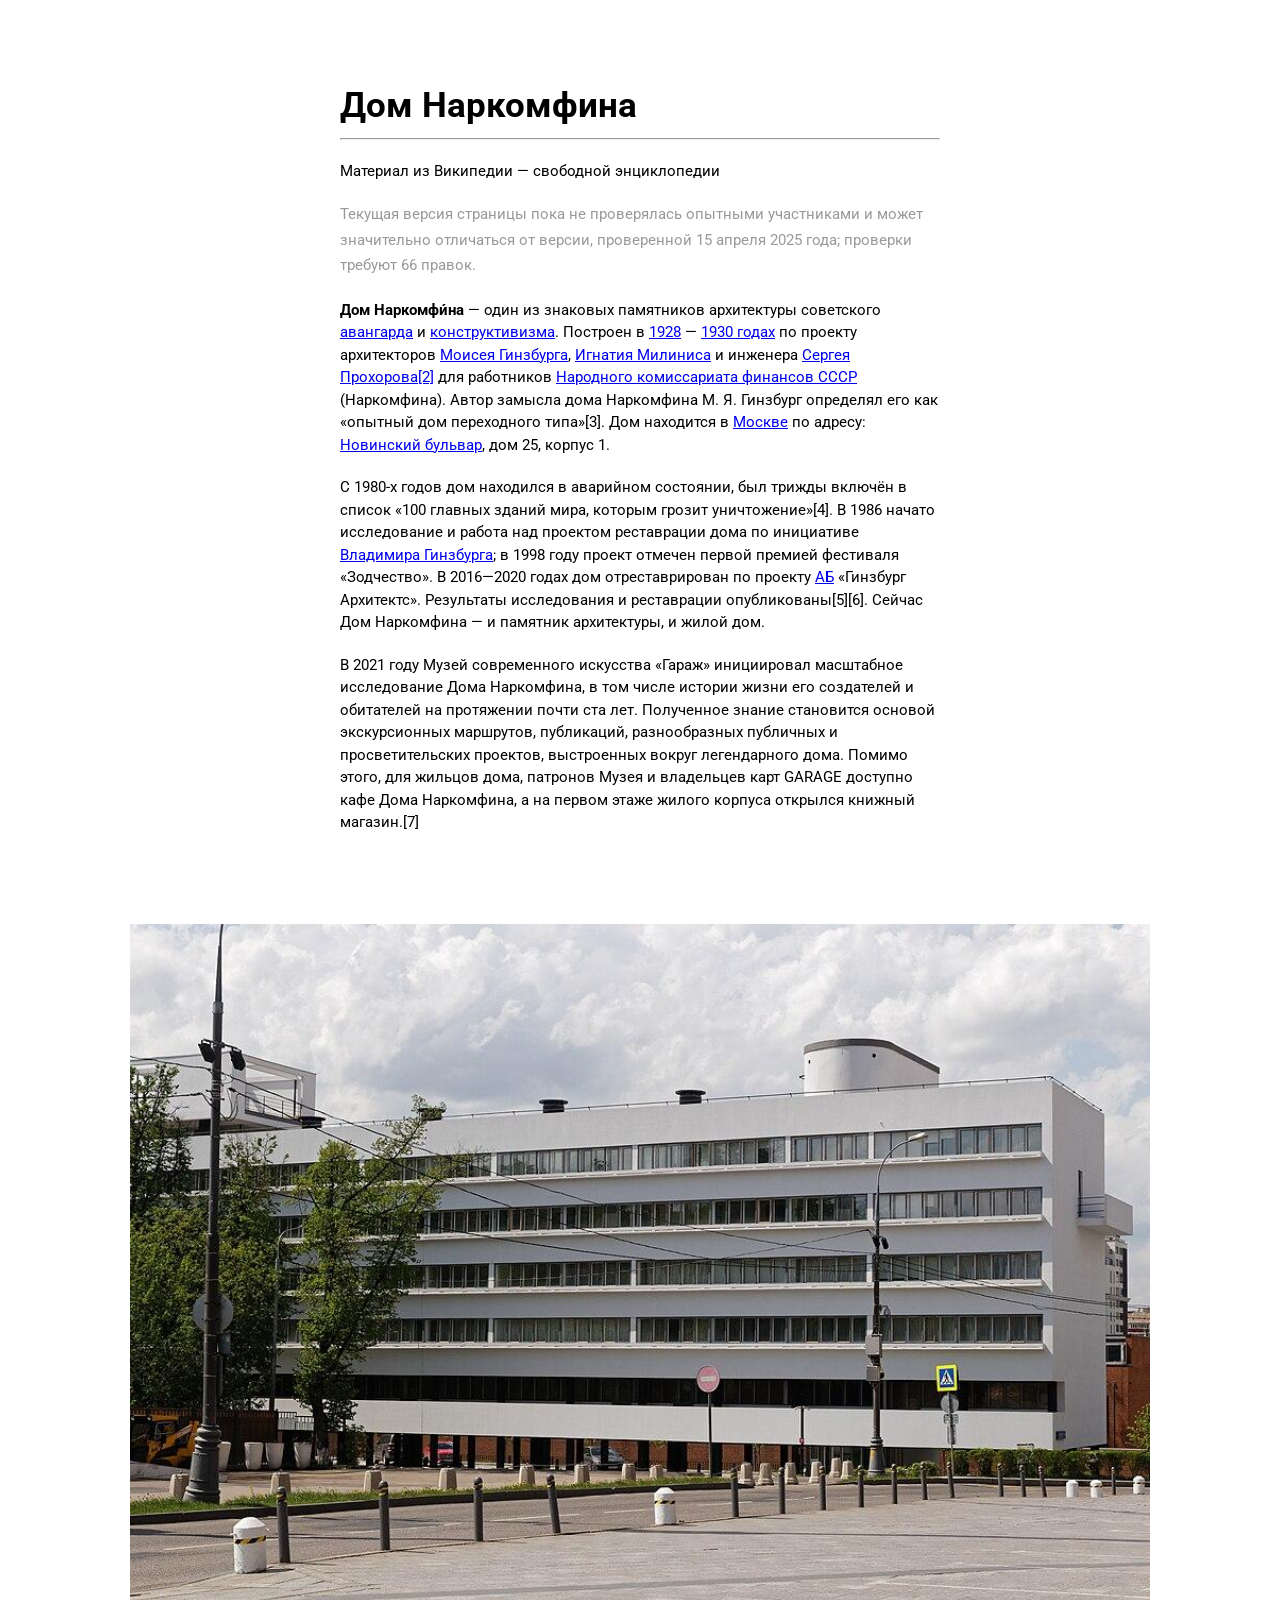
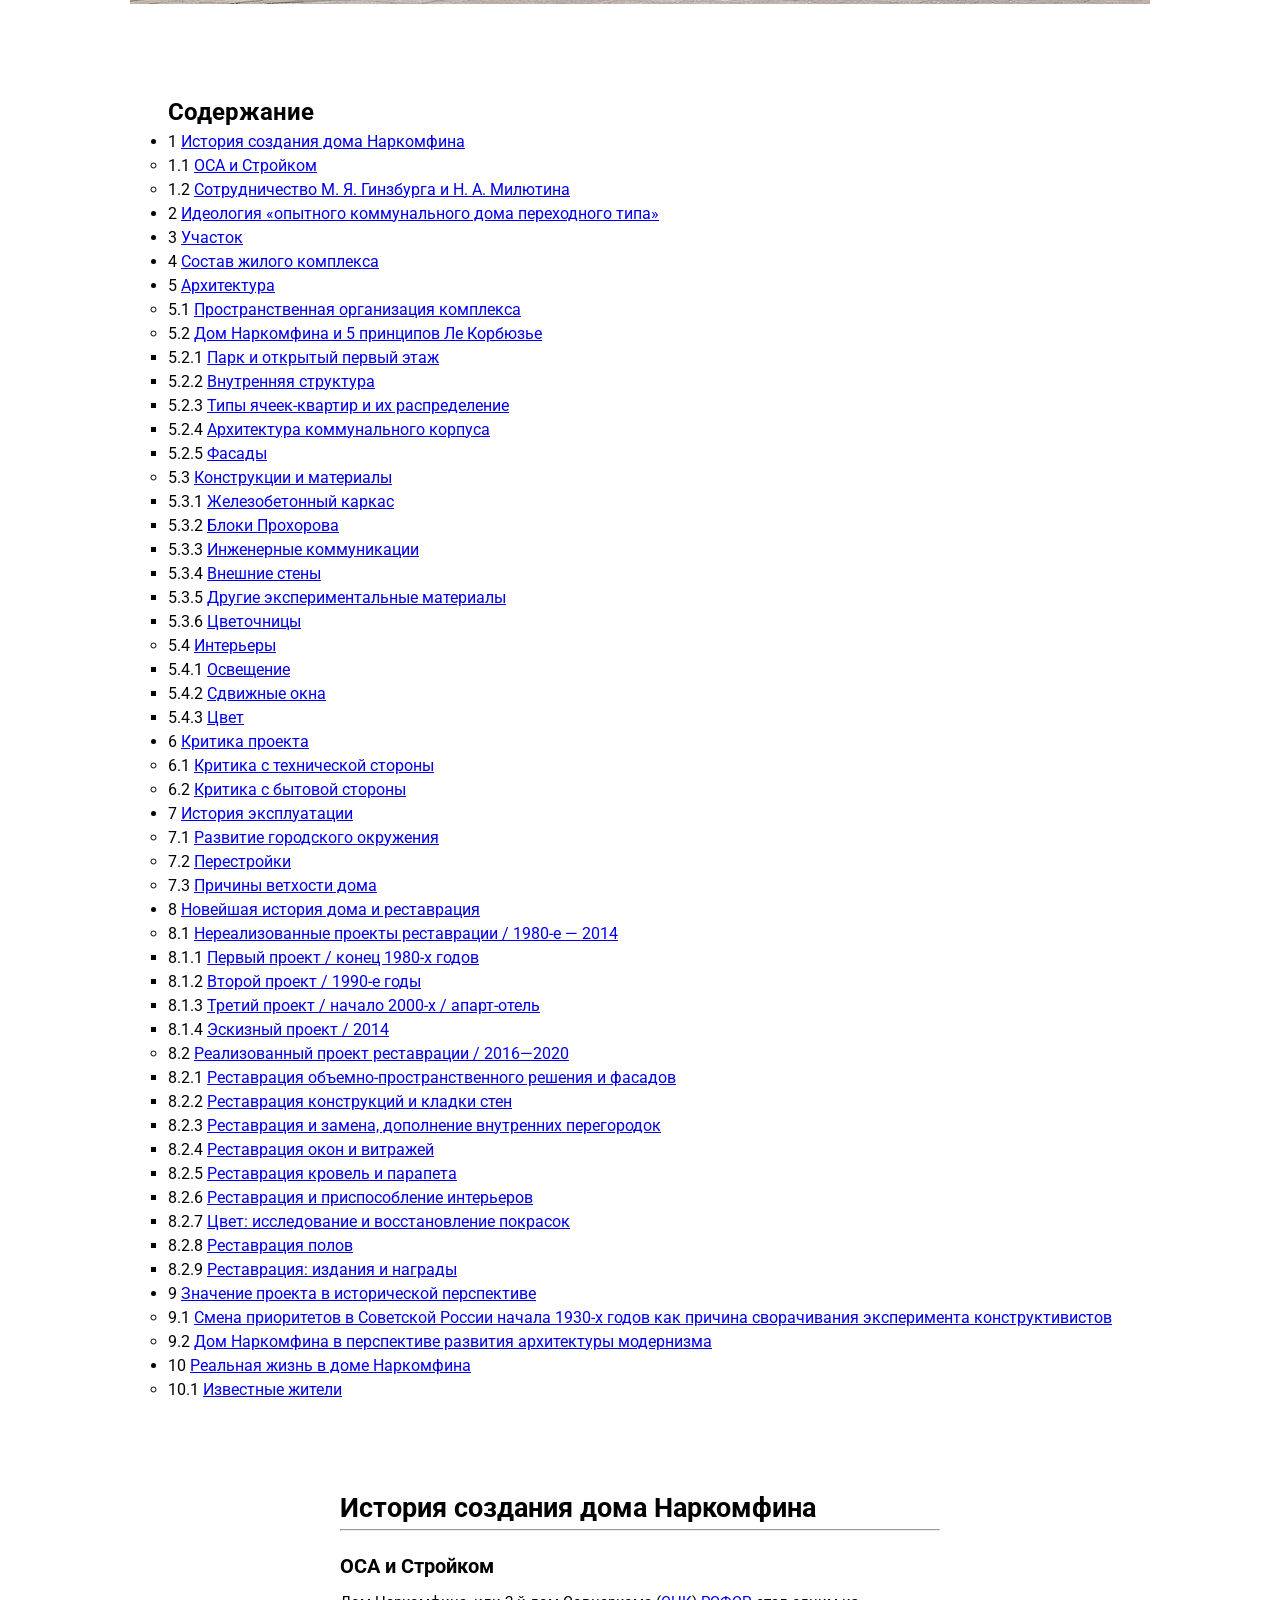
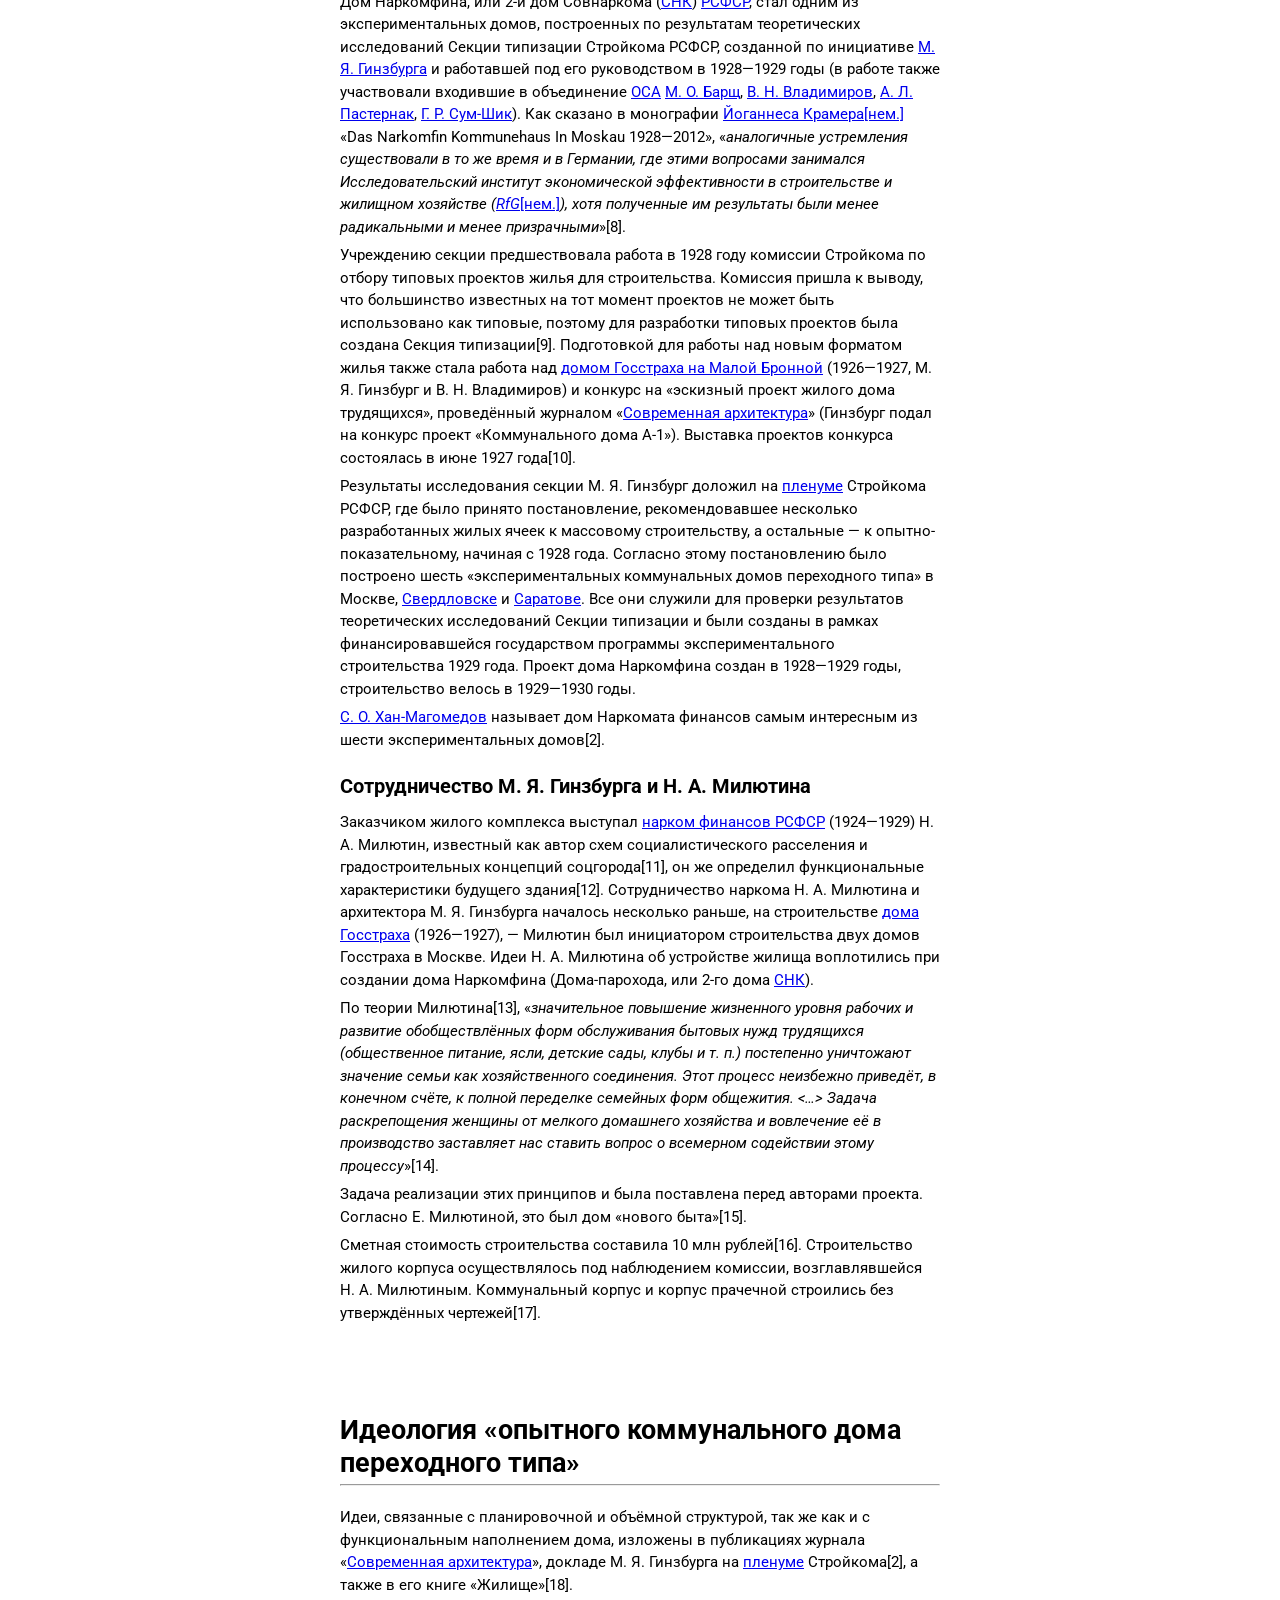
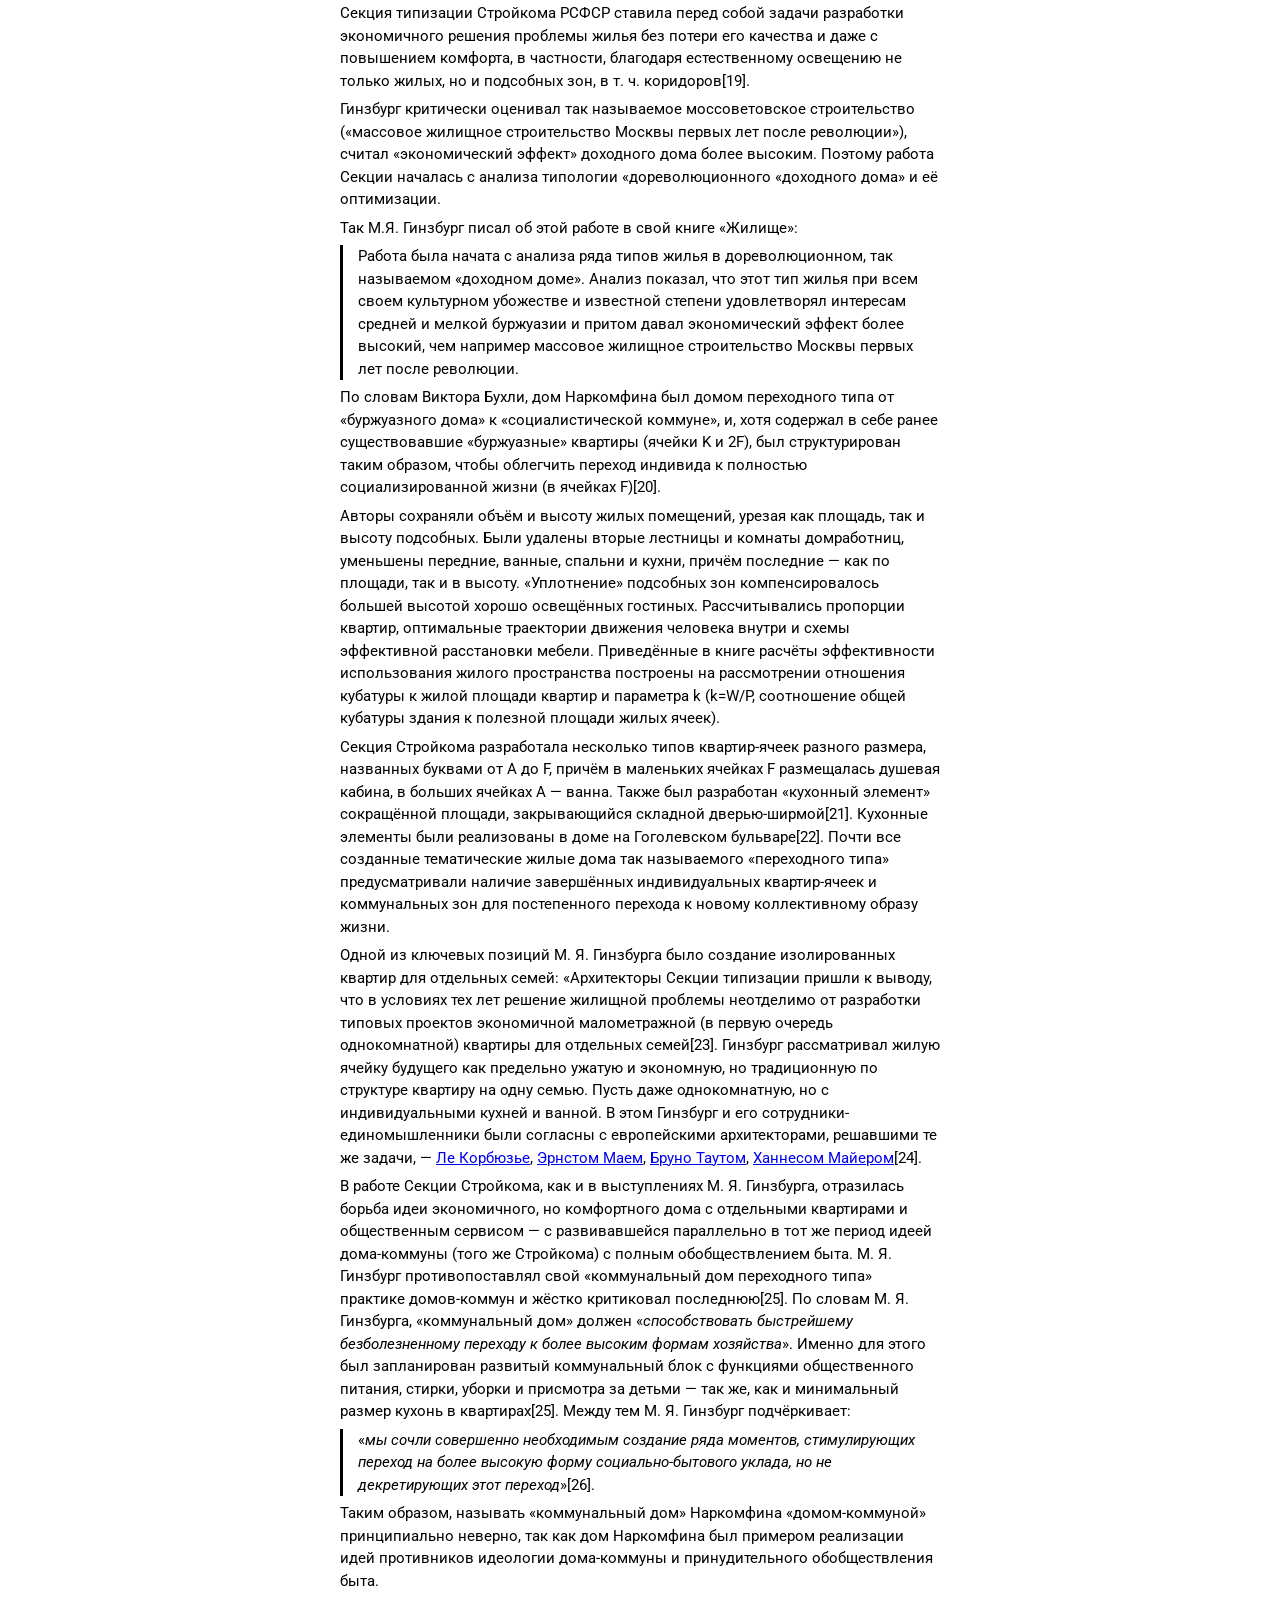
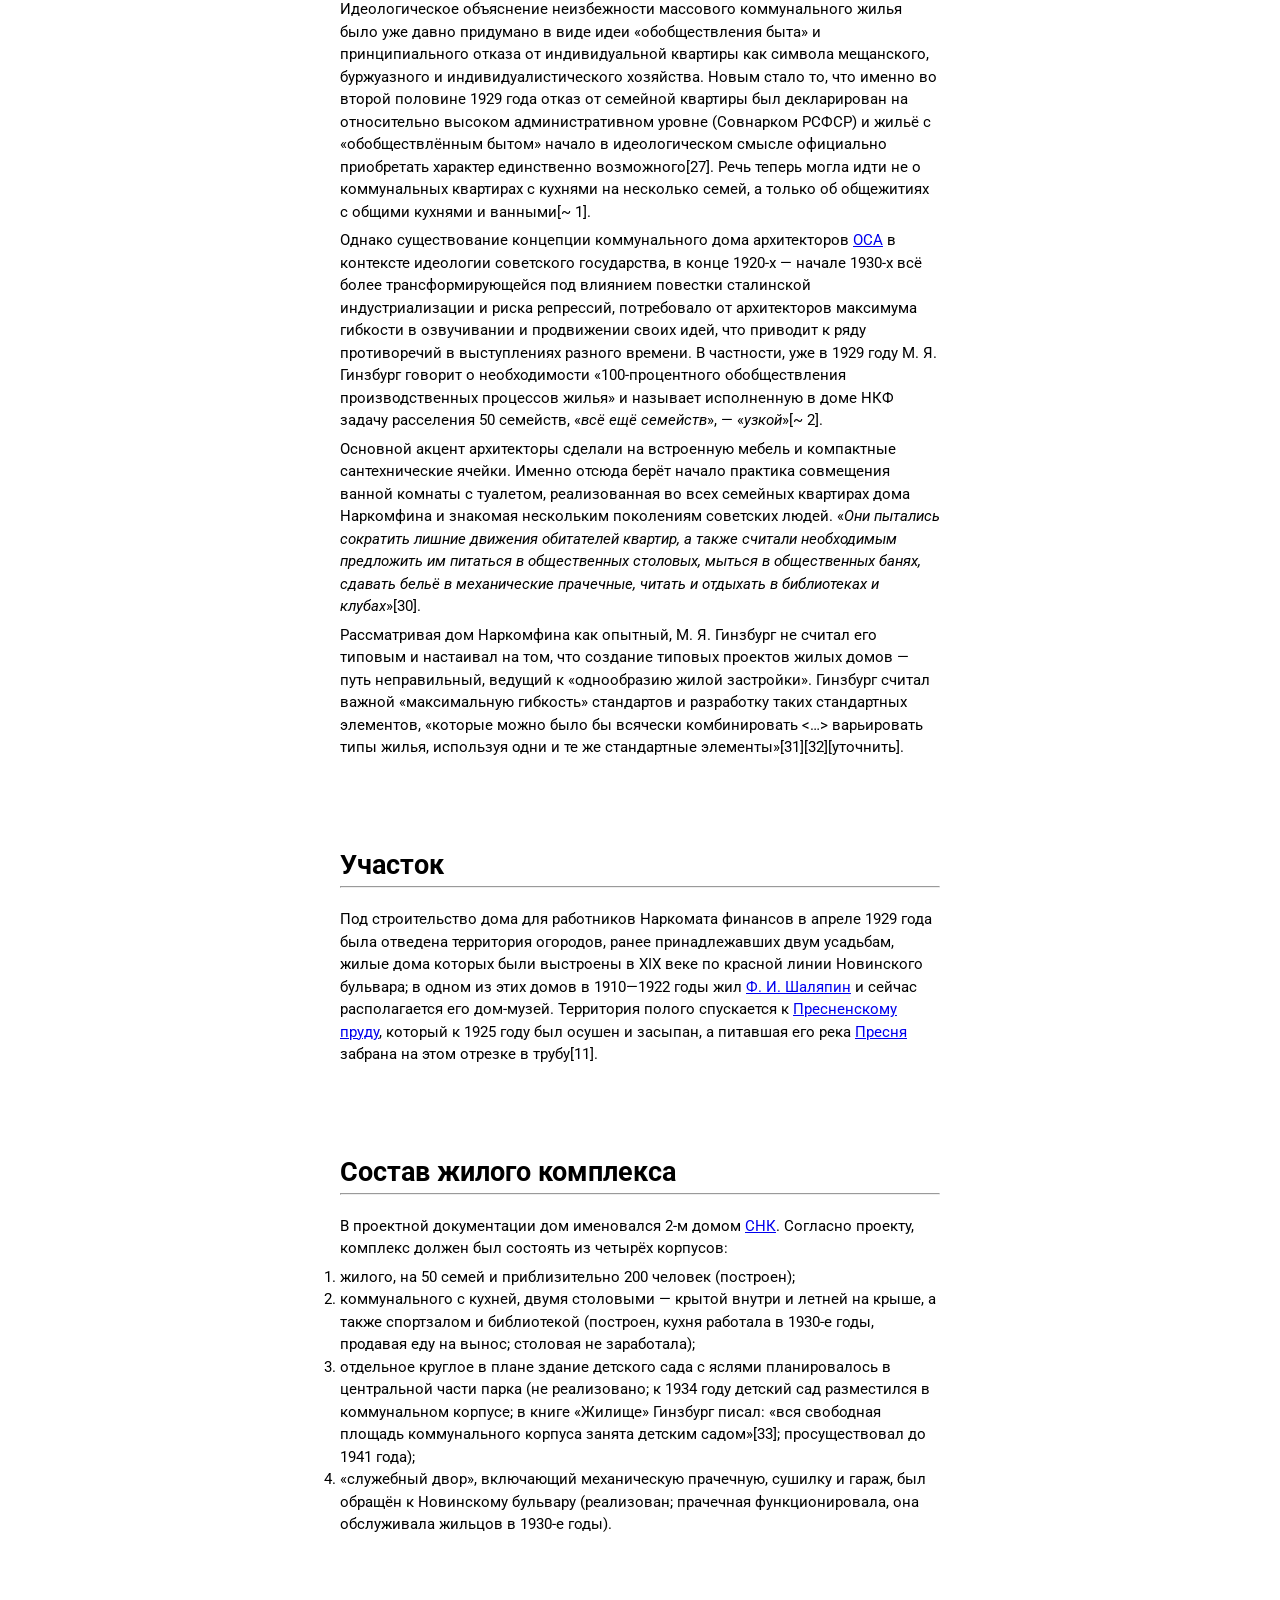
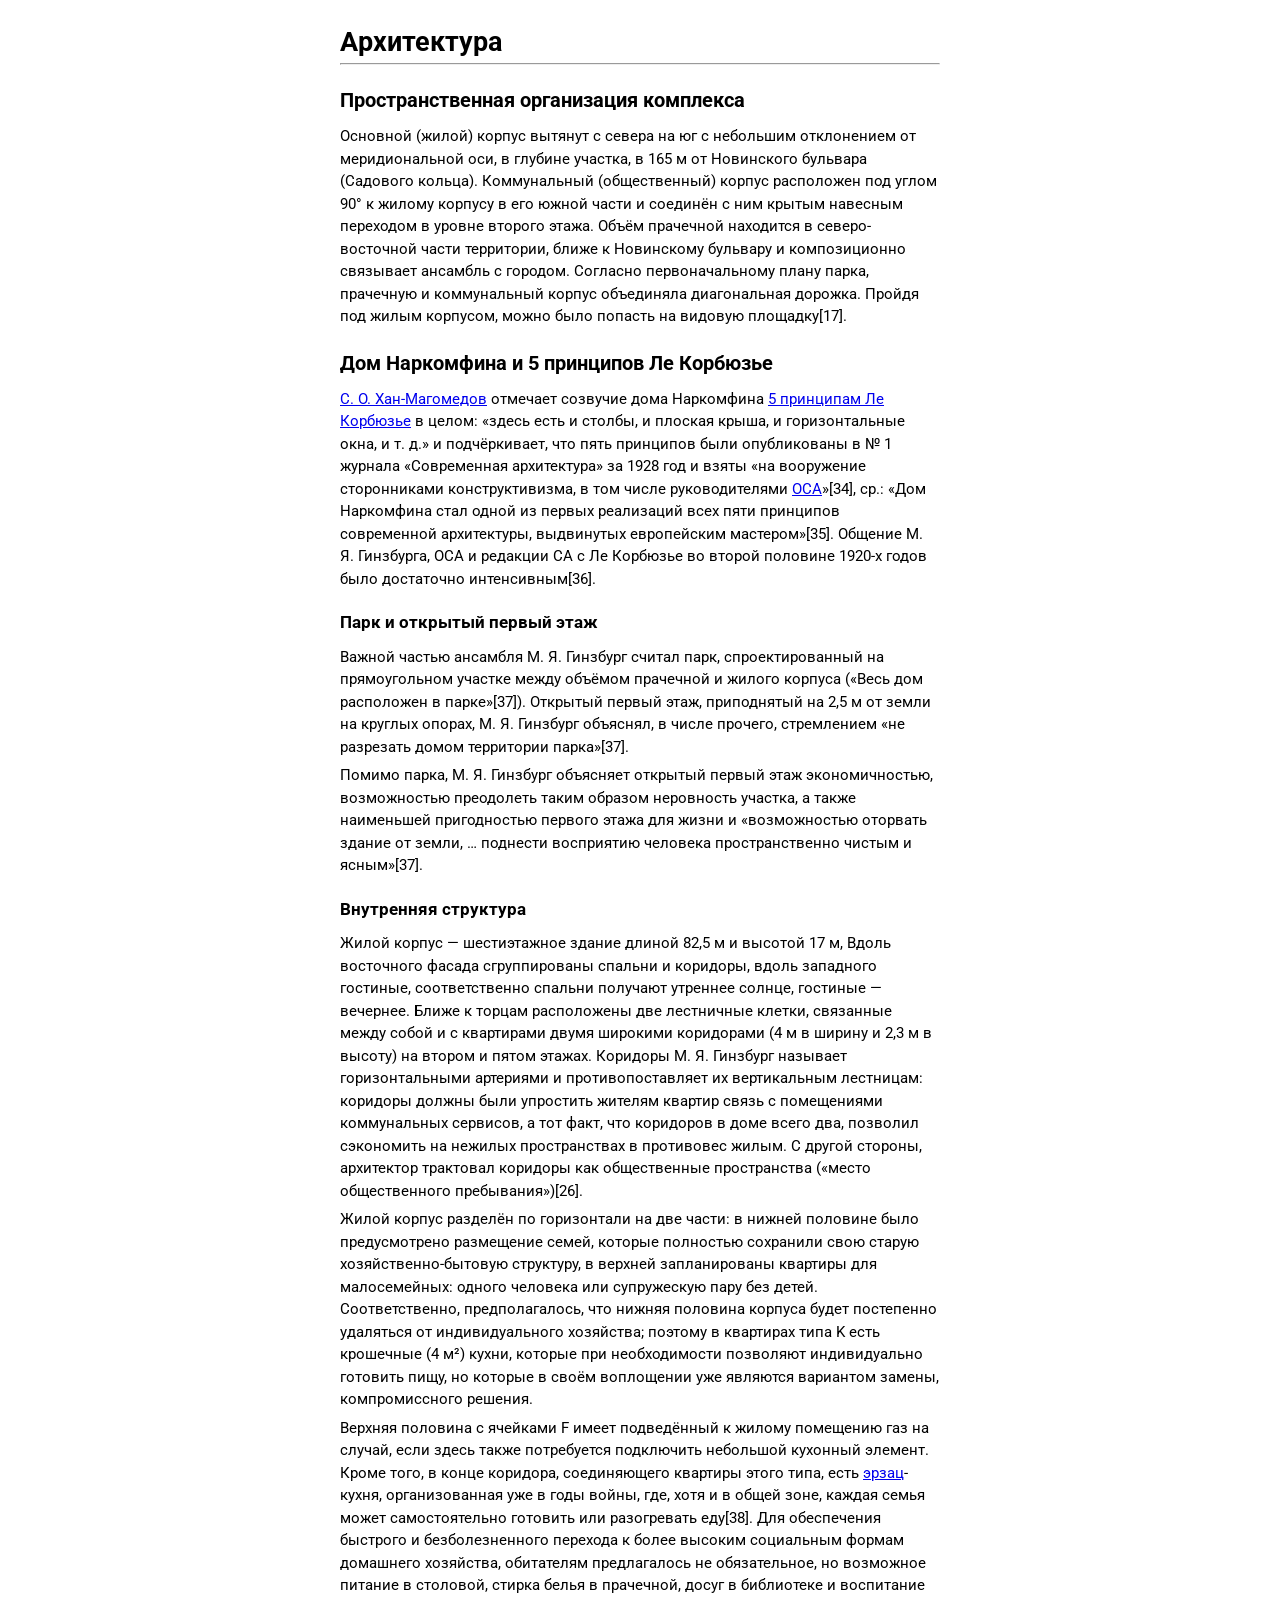
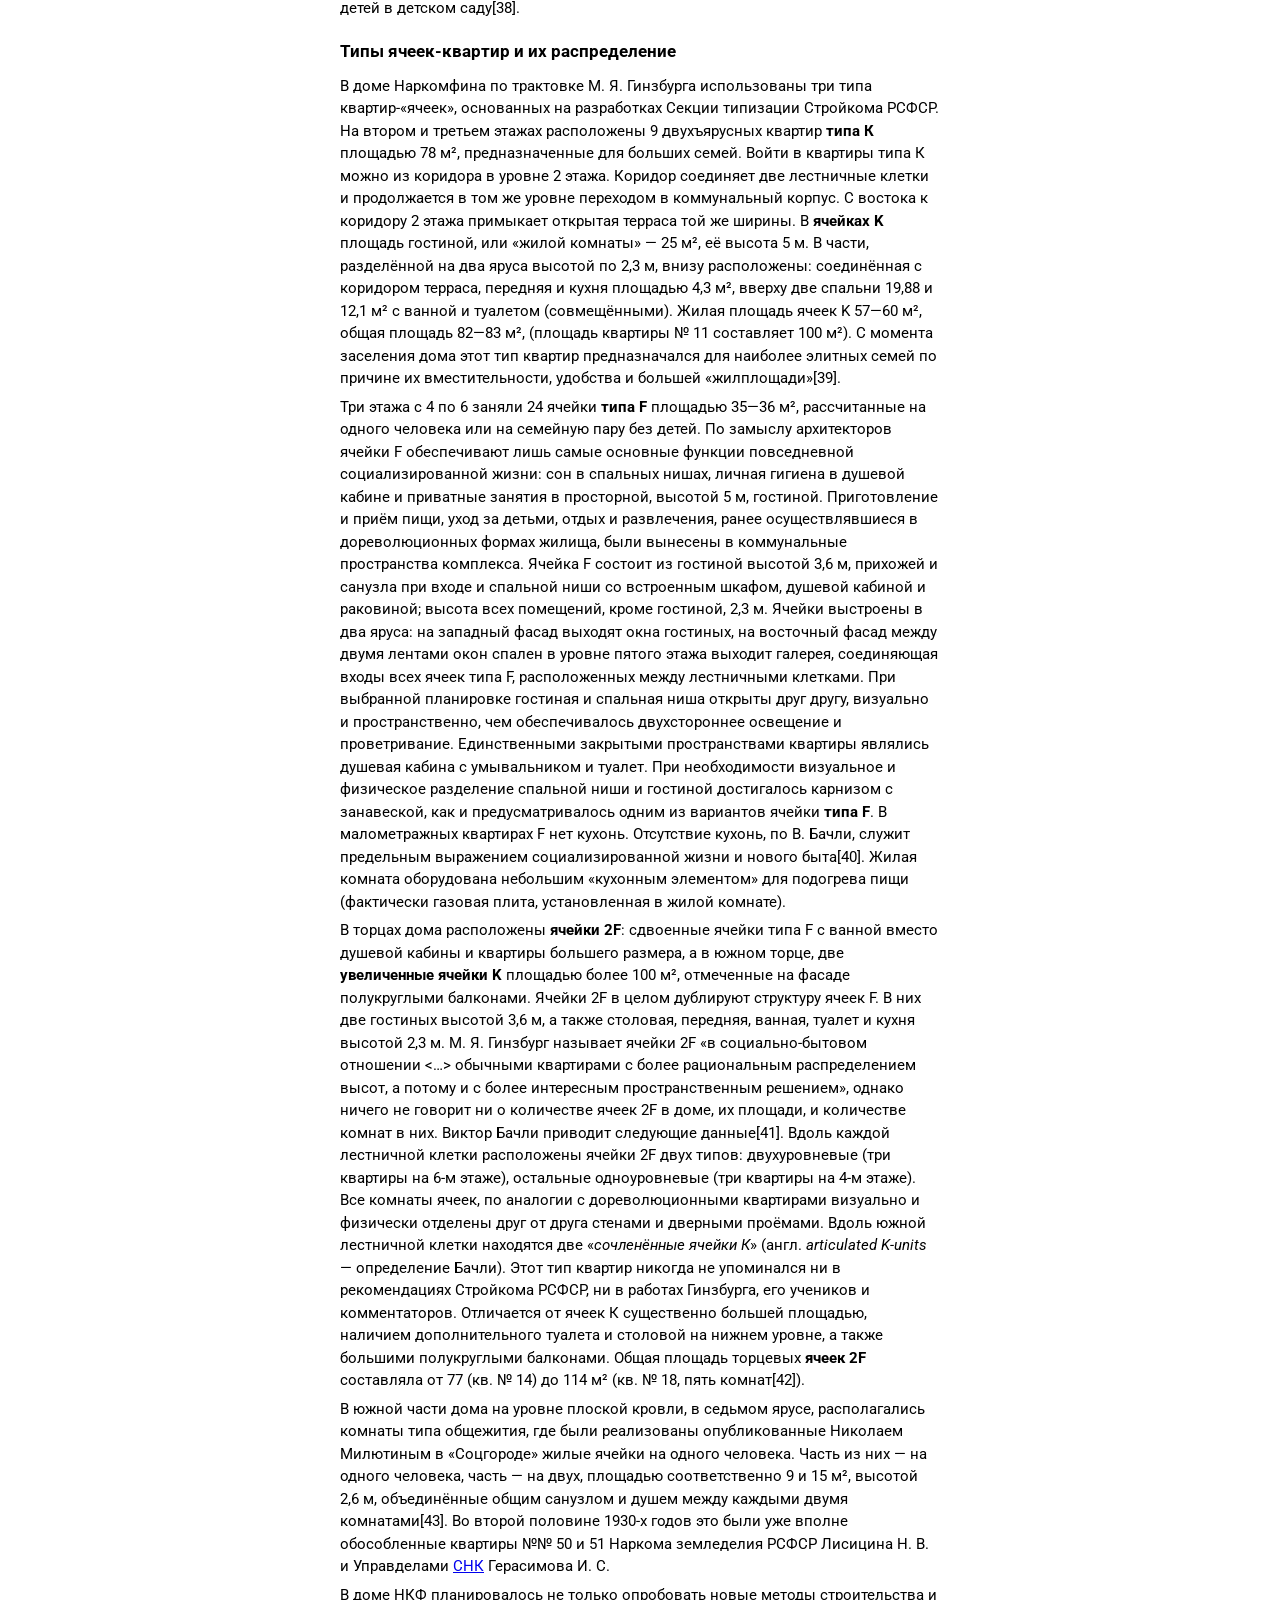
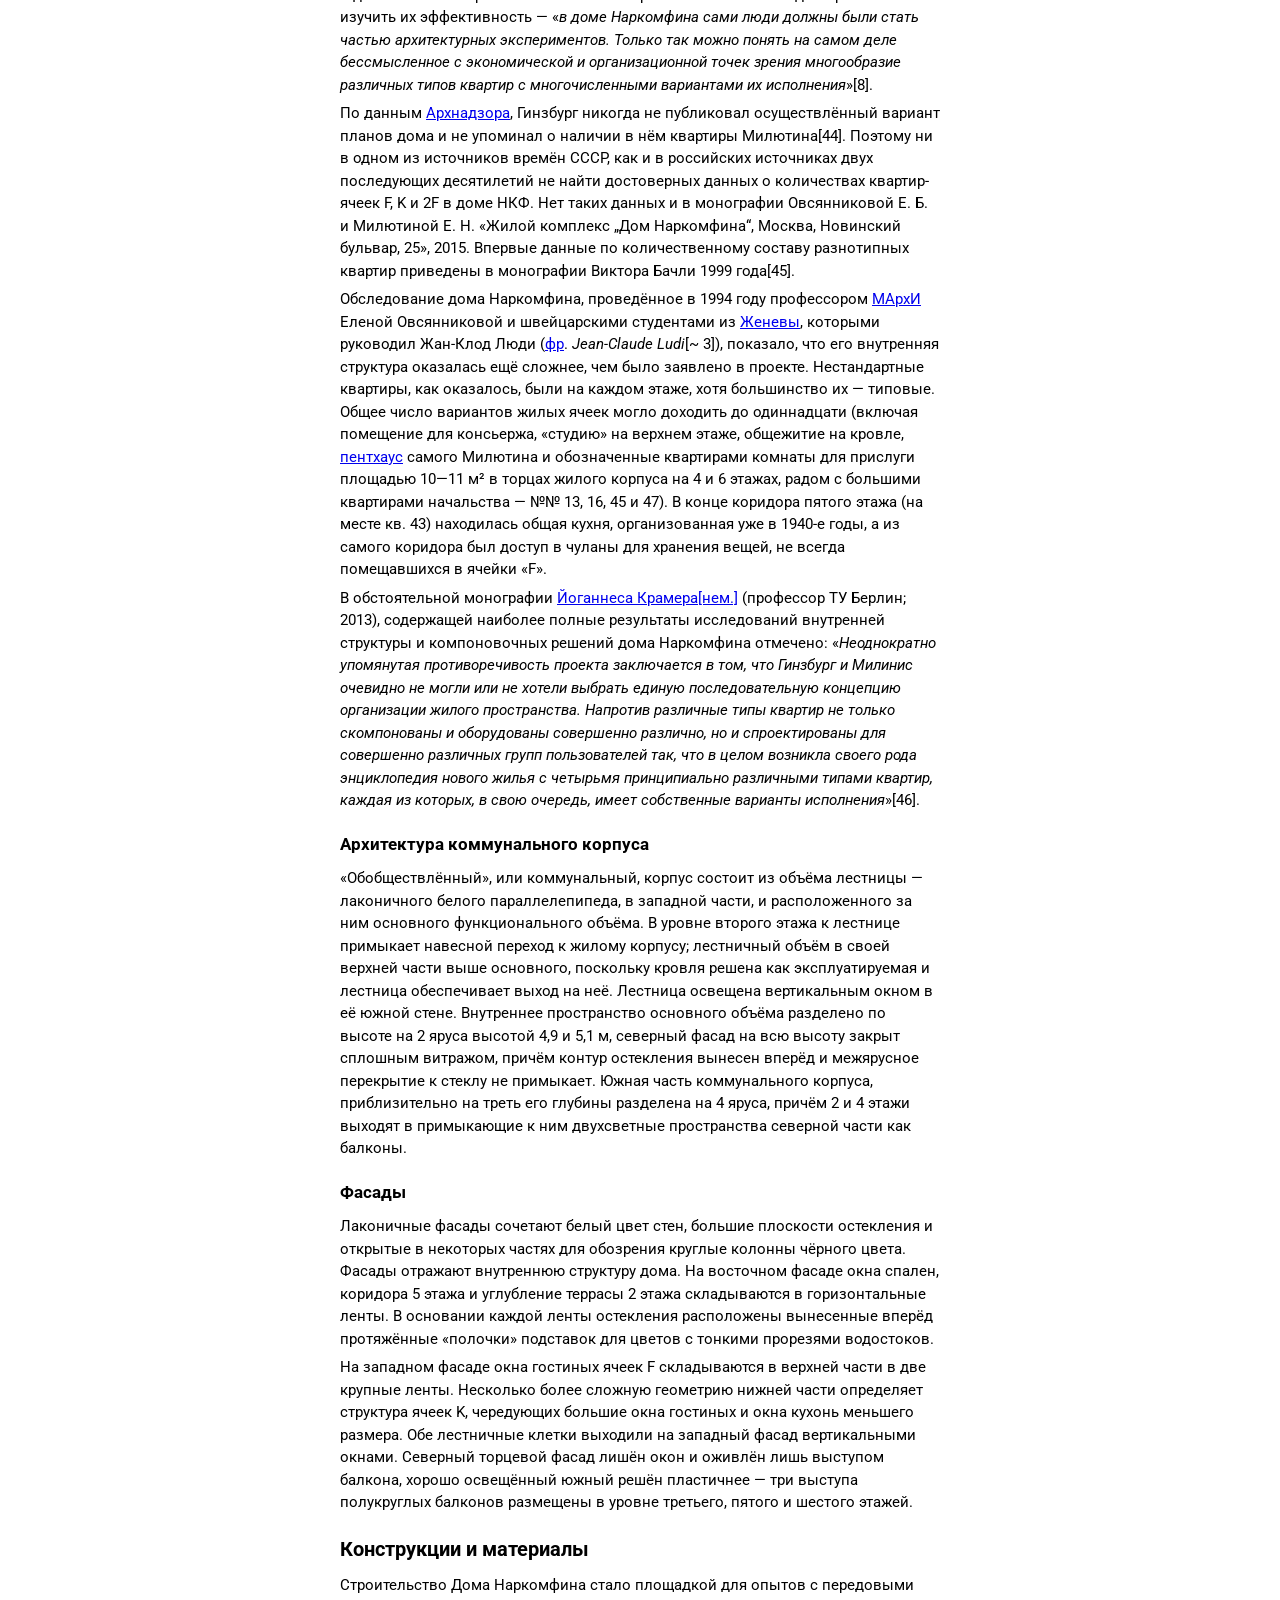
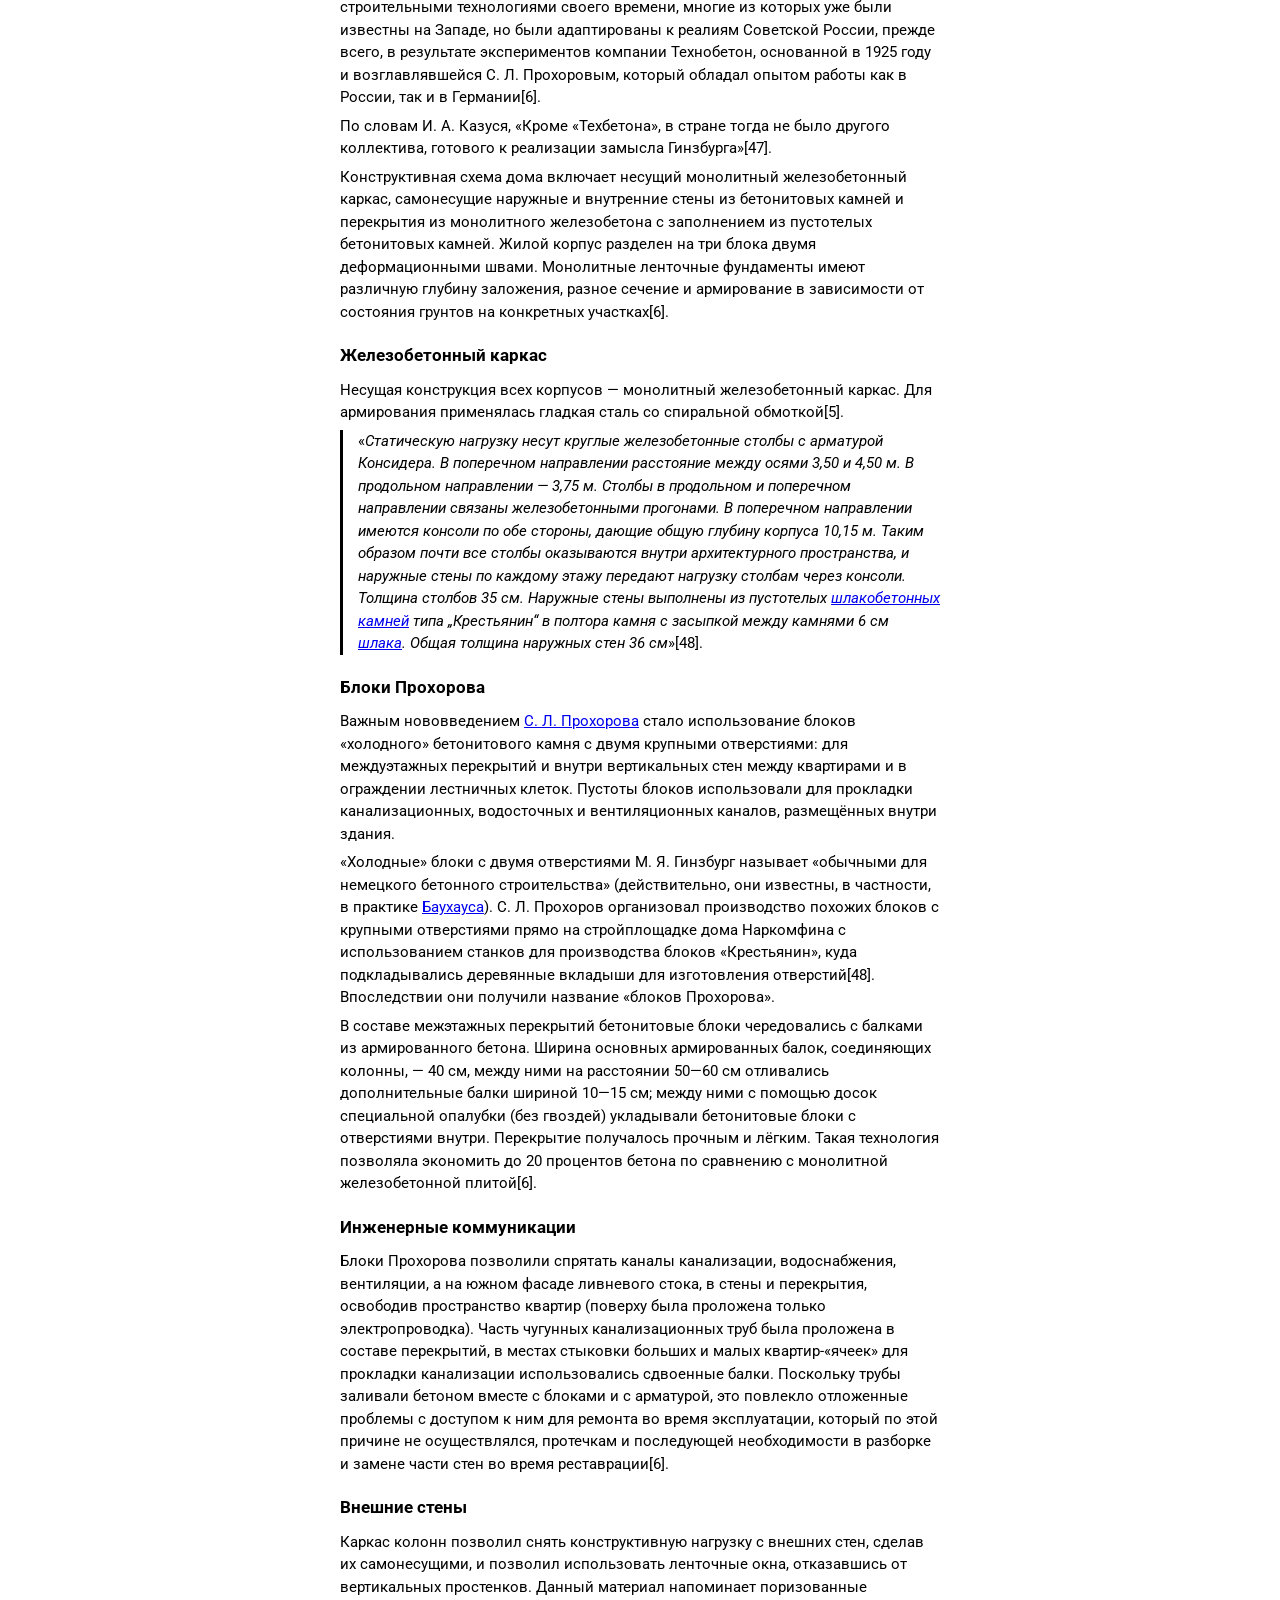
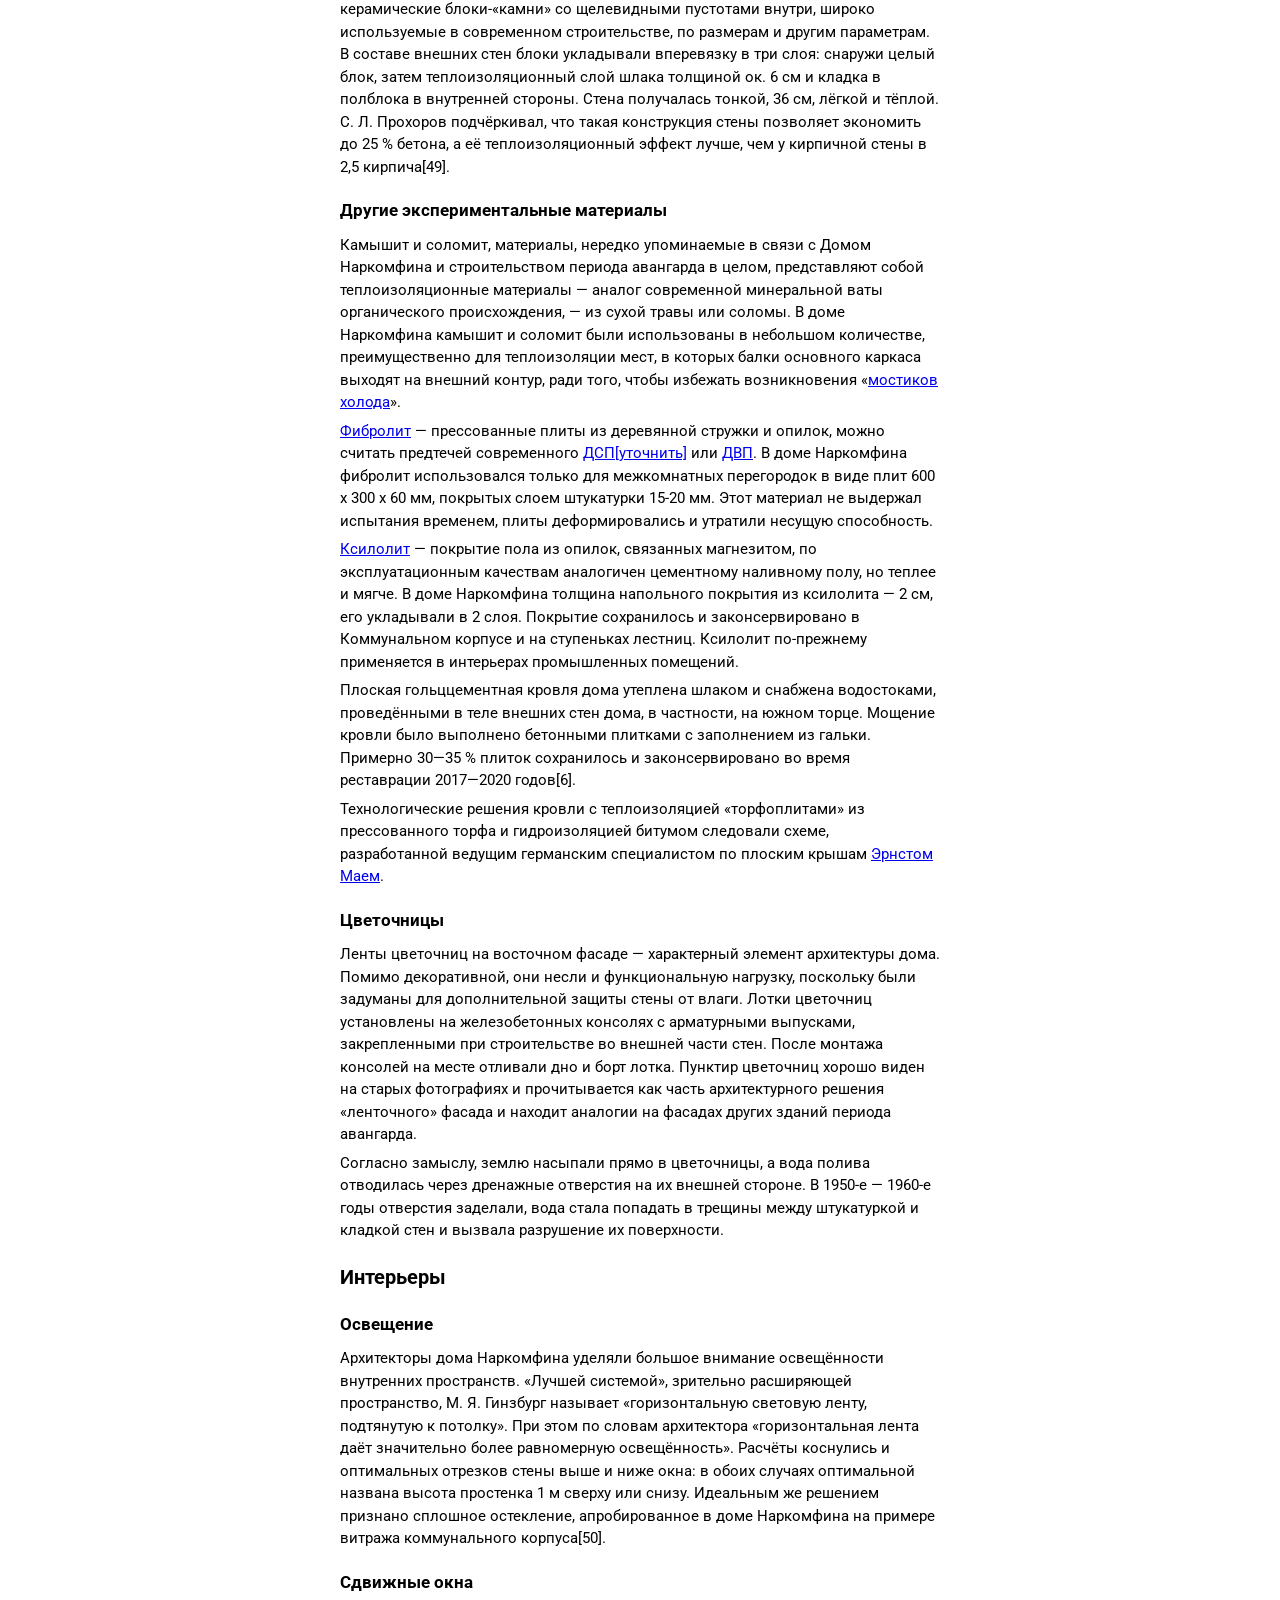
==== commit cd80e733: "test" ====
--- a/index.html
+++ b/index.html
@@ -8,8 +8,10 @@
     <body>
         <div class="main">
             <div class="section">
-                <h1>Дом Наркомфина</h1>
-                <hr>
+                <div class="title">
+                    <h1>Дом Наркомфина</h1>
+                    <hr>
+                </div>
                 <p>Материал из Википедии — свободной энциклопедии</p>
                 <p class="description">Текущая версия страницы пока <a href="https://ru.wikipedia.org/wiki/%D0%92%D0%B8%D0%BA%D0%B8%D0%BF%D0%B5%D0%B4%D0%B8%D1%8F:%D0%9F%D1%80%D0%BE%D0%B2%D0%B5%D1%80%D0%BA%D0%B0_%D1%81%D1%82%D0%B0%D1%82%D0%B5%D0%B9/%D0%9F%D0%BE%D1%8F%D1%81%D0%BD%D0%B5%D0%BD%D0%B8%D0%B5_%D0%B4%D0%BB%D1%8F_%D1%87%D0%B8%D1%82%D0%B0%D1%82%D0%B5%D0%BB%D0%B5%D0%B9">не проверялась</a> опытными участниками и может значительно отличаться <a href="https://ru.wikipedia.org/w/index.php?title=%D0%94%D0%BE%D0%BC_%D0%9D%D0%B0%D1%80%D0%BA%D0%BE%D0%BC%D1%84%D0%B8%D0%BD%D0%B0&stable=1">от версии, проверенной 15 апреля 2025 года</a>; проверки требуют <a href="https://ru.wikipedia.org/w/index.php?title=%D0%94%D0%BE%D0%BC_%D0%9D%D0%B0%D1%80%D0%BA%D0%BE%D0%BC%D1%84%D0%B8%D0%BD%D0%B0&oldid=136482660&diff=cur&diffonly=0">66 правок</a>.</p>
                 <p> <span class="bold">Дом Наркомфи́на</span> — один из знаковых памятников архитектуры советского <a href="https://ru.wikipedia.org/wiki/%D0%90%D0%B2%D0%B0%D0%BD%D0%B3%D0%B0%D1%80%D0%B4_(%D0%B8%D1%81%D0%BA%D1%83%D1%81%D1%81%D1%82%D0%B2%D0%BE)">авангарда</a> и <a href="https://ru.wikipedia.org/wiki/%D0%9A%D0%BE%D0%BD%D1%81%D1%82%D1%80%D1%83%D0%BA%D1%82%D0%B8%D0%B2%D0%B8%D0%B7%D0%BC_(%D0%B8%D1%81%D0%BA%D1%83%D1%81%D1%81%D1%82%D0%B2%D0%BE)">конструктивизма</a>. Построен в <a href="https://ru.wikipedia.org/wiki/1928_%D0%B3%D0%BE%D0%B4">1928</a> — <a href="https://ru.wikipedia.org/wiki/1930_%D0%B3%D0%BE%D0%B4">1930 годах</a> по проекту архитекторов <a href="https://ru.wikipedia.org/wiki/%D0%93%D0%B8%D0%BD%D0%B7%D0%B1%D1%83%D1%80%D0%B3,_%D0%9C%D0%BE%D0%B8%D1%81%D0%B5%D0%B9_%D0%AF%D0%BA%D0%BE%D0%B2%D0%BB%D0%B5%D0%B2%D0%B8%D1%87">Моисея Гинзбурга</a>, <a href="https://ru.wikipedia.org/wiki/%D0%9C%D0%B8%D0%BB%D0%B8%D0%BD%D0%B8%D1%81,_%D0%98%D0%B3%D0%BD%D0%B0%D1%82%D0%B8%D0%B9_%D0%A4%D1%80%D0%B0%D0%BD%D1%86%D0%B5%D0%B2%D0%B8%D1%87">Игнатия Милиниса</a> и инженера <a href="https://ru.wikipedia.org/wiki/%D0%9F%D1%80%D0%BE%D1%85%D0%BE%D1%80%D0%BE%D0%B2,_%D0%A1%D0%B5%D1%80%D0%B3%D0%B5%D0%B9_%D0%9B%D1%8C%D0%B2%D0%BE%D0%B2%D0%B8%D1%87">Сергея Прохорова[2]</a> для работников <a href="https://ru.wikipedia.org/wiki/%D0%9D%D0%B0%D1%80%D0%BE%D0%B4%D0%BD%D1%8B%D0%B9_%D0%BA%D0%BE%D0%BC%D0%B8%D1%81%D1%81%D0%B0%D1%80%D0%B8%D0%B0%D1%82_%D1%84%D0%B8%D0%BD%D0%B0%D0%BD%D1%81%D0%BE%D0%B2_%D0%A1%D0%A1%D0%A1%D0%A0">Народного комиссариата финансов СССР</a> (Наркомфина). Автор замысла дома Наркомфина М. Я. Гинзбург определял его как «опытный дом переходного типа»[3]. Дом находится в <a href="https://ru.wikipedia.org/wiki/%D0%9C%D0%BE%D1%81%D0%BA%D0%B2%D0%B0">Москве</a> по адресу: <a href="https://ru.wikipedia.org/wiki/%D0%9D%D0%BE%D0%B2%D0%B8%D0%BD%D1%81%D0%BA%D0%B8%D0%B9_%D0%B1%D1%83%D0%BB%D1%8C%D0%B2%D0%B0%D1%80">Новинский бульвар</a>, дом 25, корпус 1.</p>
@@ -119,243 +121,409 @@
                 </ul>
             </div>
             <div class="section">
-                <h2 id="История создания дома Наркомфина">История создания дома Наркомфина</h2>
-                <hr>
-                <h3 id="ОСА и Стройком">ОСА и Стройком</h3>
-                <p>Дом Наркомфина, или 2-й дом Совнаркома (<a href="https://ru.wikipedia.org/wiki/%D0%A1%D0%BE%D0%B2%D0%B5%D1%82_%D0%BD%D0%B0%D1%80%D0%BE%D0%B4%D0%BD%D1%8B%D1%85_%D0%BA%D0%BE%D0%BC%D0%B8%D1%81%D1%81%D0%B0%D1%80%D0%BE%D0%B2">СНК</a>) <a href="https://ru.wikipedia.org/wiki/%D0%A0%D0%BE%D1%81%D1%81%D0%B8%D0%B9%D1%81%D0%BA%D0%B0%D1%8F_%D0%A1%D0%BE%D0%B2%D0%B5%D1%82%D1%81%D0%BA%D0%B0%D1%8F_%D0%A4%D0%B5%D0%B4%D0%B5%D1%80%D0%B0%D1%82%D0%B8%D0%B2%D0%BD%D0%B0%D1%8F_%D0%A1%D0%BE%D1%86%D0%B8%D0%B0%D0%BB%D0%B8%D1%81%D1%82%D0%B8%D1%87%D0%B5%D1%81%D0%BA%D0%B0%D1%8F_%D0%A0%D0%B5%D1%81%D0%BF%D1%83%D0%B1%D0%BB%D0%B8%D0%BA%D0%B0">РСФСР</a>, стал одним из экспериментальных домов, построенных по результатам теоретических исследований Секции типизации Стройкома РСФСР, созданной по инициативе <a href="https://ru.wikipedia.org/wiki/%D0%93%D0%B8%D0%BD%D0%B7%D0%B1%D1%83%D1%80%D0%B3,_%D0%9C%D0%BE%D0%B8%D1%81%D0%B5%D0%B9_%D0%AF%D0%BA%D0%BE%D0%B2%D0%BB%D0%B5%D0%B2%D0%B8%D1%87">М. Я. Гинзбурга</a> и работавшей под его руководством в 1928—1929 годы (в работе также участвовали входившие в объединение <a href="https://ru.wikipedia.org/wiki/%D0%9E%D0%B1%D1%8A%D0%B5%D0%B4%D0%B8%D0%BD%D0%B5%D0%BD%D0%B8%D0%B5_%D1%81%D0%BE%D0%B2%D1%80%D0%B5%D0%BC%D0%B5%D0%BD%D0%BD%D1%8B%D1%85_%D0%B0%D1%80%D1%85%D0%B8%D1%82%D0%B5%D0%BA%D1%82%D0%BE%D1%80%D0%BE%D0%B2">ОСА</a> <a href="https://ru.wikipedia.org/wiki/%D0%91%D0%B0%D1%80%D1%89,_%D0%9C%D0%B8%D1%85%D0%B0%D0%B8%D0%BB_%D0%9E%D1%81%D0%B8%D0%BF%D0%BE%D0%B2%D0%B8%D1%87">М. О. Барщ</a>, <a href="https://ru.wikipedia.org/wiki/%D0%92%D0%BB%D0%B0%D0%B4%D0%B8%D0%BC%D0%B8%D1%80%D0%BE%D0%B2,_%D0%92%D1%8F%D1%87%D0%B5%D1%81%D0%BB%D0%B0%D0%B2_%D0%9D%D0%B8%D0%BA%D0%BE%D0%BB%D0%B0%D0%B5%D0%B2%D0%B8%D1%87">В. Н. Владимиров</a>, <a href="https://ru.wikipedia.org/wiki/%D0%9F%D0%B0%D1%81%D1%82%D0%B5%D1%80%D0%BD%D0%B0%D0%BA,_%D0%90%D0%BB%D0%B5%D0%BA%D1%81%D0%B0%D0%BD%D0%B4%D1%80_%D0%9B%D0%B5%D0%BE%D0%BD%D0%B8%D0%B4%D0%BE%D0%B2%D0%B8%D1%87">А. Л. Пастернак</a>, <a href="https://ru.wikipedia.org/w/index.php?title=%D0%A1%D1%83%D0%BC-%D0%A8%D0%B8%D0%BA,_%D0%93%D1%80%D0%B8%D0%B3%D0%BE%D1%80%D0%B8%D0%B9_%D0%A0%D0%BE%D0%BC%D0%B0%D0%BD%D0%BE%D0%B2%D0%B8%D1%87&action=edit&redlink=1">Г. Р. Сум-Шик</a>). Как сказано в монографии <a href="https://ru.wikipedia.org/w/index.php?title=%D0%9A%D1%80%D0%B0%D0%BC%D0%B5%D1%80,_%D0%99%D0%BE%D0%B3%D0%B0%D0%BD%D0%BD%D0%B5%D1%81&action=edit&redlink=1">Йоганнеса Крамера</a><a href="https://de.wikipedia.org/wiki/Johannes_Cramer">[нем.]</a> «Das Narkomfin Kommunehaus In Moskau 1928—2012», «<span class="italic">аналогичные устремления существовали в то же время и в Германии, где этими вопросами занимался Исследовательский институт экономической эффективности в строительстве и жилищном хозяйстве (<a href="https://ru.wikipedia.org/w/index.php?title=%D0%A0%D0%B5%D0%B9%D1%85%D1%81%D1%81%D0%BA%D0%BE%D0%B5_%D0%B8%D1%81%D1%81%D0%BB%D0%B5%D0%B4%D0%BE%D0%B2%D0%B0%D1%82%D0%B5%D0%BB%D1%8C%D1%81%D0%BA%D0%BE%D0%B5_%D0%BE%D0%B1%D1%89%D0%B5%D1%81%D1%82%D0%B2%D0%BE_%D1%8D%D0%BA%D0%BE%D0%BD%D0%BE%D0%BC%D0%B8%D1%87%D0%B5%D1%81%D0%BA%D0%BE%D0%B9_%D1%8D%D1%84%D1%84%D0%B5%D0%BA%D1%82%D0%B8%D0%B2%D0%BD%D0%BE%D1%81%D1%82%D0%B8_%D0%B2_%D1%81%D1%82%D1%80%D0%BE%D0%B8%D1%82%D0%B5%D0%BB%D1%8C%D1%81%D1%82%D0%B2%D0%B5_%D0%B8_%D0%96%D0%9A%D0%A5&action=edit&redlink=1">RfG</a></span><a href="https://de.wikipedia.org/wiki/Reichsforschungsgesellschaft_f%C3%BCr_Wirtschaftlichkeit_im_Bau-_und_Wohnungswesen">[нем.]</a><span class="italic">), хотя полученные им результаты были менее радикальными и менее призрачными</span>»[8].</p>
-                <p>Учреждению секции предшествовала работа в 1928 году комиссии Стройкома по отбору типовых проектов жилья для строительства. Комиссия пришла к выводу, что большинство известных на тот момент проектов не может быть использовано как типовые, поэтому для разработки типовых проектов была создана Секция типизации[9]. Подготовкой для работы над новым форматом жилья также стала работа над <a href="https://ru.wikipedia.org/wiki/%D0%96%D0%B8%D0%BB%D0%BE%D0%B9_%D0%B4%D0%BE%D0%BC_%D0%93%D0%BE%D1%81%D1%81%D1%82%D1%80%D0%B0%D1%85%D0%B0_%D0%BD%D0%B0_%D0%9C%D0%B0%D0%BB%D0%BE%D0%B9_%D0%91%D1%80%D0%BE%D0%BD%D0%BD%D0%BE%D0%B9">домом Госстраха на Малой Бронной</a> (1926—1927, М. Я. Гинзбург и В. Н. Владимиров) и конкурс на «эскизный проект жилого дома трудящихся», проведённый журналом «<a href="https://ru.wikipedia.org/wiki/%D0%A1%D0%BE%D0%B2%D1%80%D0%B5%D0%BC%D0%B5%D0%BD%D0%BD%D0%B0%D1%8F_%D0%B0%D1%80%D1%85%D0%B8%D1%82%D0%B5%D0%BA%D1%82%D1%83%D1%80%D0%B0_(%D0%B6%D1%83%D1%80%D0%BD%D0%B0%D0%BB)">Современная архитектура</a>» (Гинзбург подал на конкурс проект «Коммунального дома А-1»). Выставка проектов конкурса состоялась в июне 1927 года[10].</p>
-                <p>Результаты исследования секции М. Я. Гинзбург доложил на <a href="https://ru.wikipedia.org/wiki/%D0%9F%D0%BB%D0%B5%D0%BD%D0%B0%D1%80%D0%BD%D0%BE%D0%B5_%D0%B7%D0%B0%D1%81%D0%B5%D0%B4%D0%B0%D0%BD%D0%B8%D0%B5">пленуме</a> Стройкома РСФСР, где было принято постановление, рекомендовавшее несколько разработанных жилых ячеек к массовому строительству, а остальные — к опытно-показательному, начиная с 1928 года. Согласно этому постановлению было построено шесть «экспериментальных коммунальных домов переходного типа» в Москве, <a href="https://ru.wikipedia.org/wiki/%D0%95%D0%BA%D0%B0%D1%82%D0%B5%D1%80%D0%B8%D0%BD%D0%B1%D1%83%D1%80%D0%B3">Свердловске</a> и <a href="https://ru.wikipedia.org/wiki/%D0%A1%D0%B0%D1%80%D0%B0%D1%82%D0%BE%D0%B2">Саратове</a>. Все они служили для проверки результатов теоретических исследований Секции типизации и были созданы в рамках финансировавшейся государством программы экспериментального строительства 1929 года. Проект дома Наркомфина создан в 1928—1929 годы, строительство велось в 1929—1930 годы.</p>
-                <p><a href="https://ru.wikipedia.org/wiki/%D0%A5%D0%B0%D0%BD-%D0%9C%D0%B0%D0%B3%D0%BE%D0%BC%D0%B5%D0%B4%D0%BE%D0%B2,_%D0%A1%D0%B5%D0%BB%D0%B8%D0%BC_%D0%9E%D0%BC%D0%B0%D1%80%D0%BE%D0%B2%D0%B8%D1%87">С. О. Хан-Магомедов</a> называет дом Наркомата финансов самым интересным из шести экспериментальных домов[2].</p>
-                <h3 id="Сотрудничество М. Я. Гинзбурга и Н. А. Милютина">Сотрудничество М. Я. Гинзбурга и Н. А. Милютина</h3>
-                <p>Заказчиком жилого комплекса выступал <a href="https://ru.wikipedia.org/wiki/%D0%9D%D0%B0%D1%80%D0%BE%D0%B4%D0%BD%D1%8B%D0%B9_%D0%BA%D0%BE%D0%BC%D0%B8%D1%81%D1%81%D0%B0%D1%80%D0%B8%D0%B0%D1%82_%D1%84%D0%B8%D0%BD%D0%B0%D0%BD%D1%81%D0%BE%D0%B2_%D0%A0%D0%A1%D0%A4%D0%A1%D0%A0">нарком финансов РСФСР</a> (1924—1929) Н. А. Милютин, известный как автор схем социалистического расселения и градостроительных концепций соцгорода[11], он же определил функциональные характеристики будущего здания[12]. Сотрудничество наркома Н. А. Милютина и архитектора М. Я. Гинзбурга началось несколько раньше, на строительстве <a href="https://ru.wikipedia.org/wiki/%D0%96%D0%B8%D0%BB%D0%BE%D0%B9_%D0%B4%D0%BE%D0%BC_%D0%93%D0%BE%D1%81%D1%81%D1%82%D1%80%D0%B0%D1%85%D0%B0_%D0%BD%D0%B0_%D0%9C%D0%B0%D0%BB%D0%BE%D0%B9_%D0%91%D1%80%D0%BE%D0%BD%D0%BD%D0%BE%D0%B9">дома Госстраха</a> (1926—1927), — Милютин был инициатором строительства двух домов Госстраха в Москве. Идеи Н. А. Милютина об устройстве жилища воплотились при создании дома Наркомфина (Дома-парохода, или 2-го дома <a href="https://ru.wikipedia.org/wiki/%D0%A1%D0%BE%D0%B2%D0%B5%D1%82_%D0%BD%D0%B0%D1%80%D0%BE%D0%B4%D0%BD%D1%8B%D1%85_%D0%BA%D0%BE%D0%BC%D0%B8%D1%81%D1%81%D0%B0%D1%80%D0%BE%D0%B2">СНК</a>).</p>
-                <p>По теории Милютина[13], «<span class="italic">значительное повышение жизненного уровня рабочих и развитие обобществлённых форм обслуживания бытовых нужд трудящихся (общественное питание, ясли, детские сады, клубы и т. п.) постепенно уничтожают значение семьи как хозяйственного соединения. Этот процесс неизбежно приведёт, в конечном счёте, к полной переделке семейных форм общежития. <…> Задача раскрепощения женщины от мелкого домашнего хозяйства и вовлечение её в производство заставляет нас ставить вопрос о всемерном содействии этому процессу</span>»[14].</p>
-                <p>Задача реализации этих принципов и была поставлена перед авторами проекта. Согласно Е. Милютиной, это был дом «нового быта»[15].</p>
-                <p>Сметная стоимость строительства составила 10 млн рублей[16]. Строительство жилого корпуса осуществлялось под наблюдением комиссии, возглавлявшейся Н. А. Милютиным. Коммунальный корпус и корпус прачечной строились без утверждённых чертежей[17].</p>
-            </div>
-            <div class="section">
-                <h2 id="Идеология «опытного коммунального дома переходного типа»">Идеология «опытного коммунального дома переходного типа»</h2>
-                <hr>
-                <p>Идеи, связанные с планировочной и объёмной структурой, так же как и с функциональным наполнением дома, изложены в публикациях журнала «<a href="https://ru.wikipedia.org/wiki/%D0%A1%D0%BE%D0%B2%D1%80%D0%B5%D0%BC%D0%B5%D0%BD%D0%BD%D0%B0%D1%8F_%D0%B0%D1%80%D1%85%D0%B8%D1%82%D0%B5%D0%BA%D1%82%D1%83%D1%80%D0%B0_(%D0%B6%D1%83%D1%80%D0%BD%D0%B0%D0%BB)">Современная архитектура</a>», докладе М. Я. Гинзбурга на <a href="https://ru.wikipedia.org/wiki/%D0%9F%D0%BB%D0%B5%D0%BD%D0%B0%D1%80%D0%BD%D0%BE%D0%B5_%D0%B7%D0%B0%D1%81%D0%B5%D0%B4%D0%B0%D0%BD%D0%B8%D0%B5">пленуме</a> Стройкома[2], а также в его книге «Жилище»[18].</p>
-                <p>Секция типизации Стройкома РСФСР ставила перед собой задачи разработки экономичного решения проблемы жилья без потери его качества и даже с повышением комфорта, в частности, благодаря естественному освещению не только жилых, но и подсобных зон, в т. ч. коридоров[19].</p>
-                <p>Гинзбург критически оценивал так называемое моссоветовское строительство («массовое жилищное строительство Москвы первых лет после революции»), считал «экономический эффект» доходного дома более высоким. Поэтому работа Секции началась с анализа типологии «дореволюционного «доходного дома» и её оптимизации.</p>
-                <p>Так М.Я. Гинзбург писал об этой работе в свой книге «Жилище»:</p>
-                <div class="quote">
-                    <p>Работа была начата с анализа ряда типов жилья в дореволюционном, так называемом «доходном доме». Анализ показал, что этот тип жилья при всем своем культурном убожестве и известной степени удовлетворял интересам средней и мелкой буржуазии и притом давал экономический эффект более высокий, чем например массовое жилищное строительство Москвы первых лет после революции.</p>
-                </div>
-                <p>По словам Виктора Бухли, дом Наркомфина был домом переходного типа от «буржуазного дома» к «социалистической коммуне», и, хотя содержал в себе ранее существовавшие «буржуазные» квартиры (ячейки K и 2F), был структурирован таким образом, чтобы облегчить переход индивида к полностью социализированной жизни (в ячейках F)[20].</p>
-                <p>Авторы сохраняли объём и высоту жилых помещений, урезая как площадь, так и высоту подсобных. Были удалены вторые лестницы и комнаты домработниц, уменьшены передние, ванные, спальни и кухни, причём последние — как по площади, так и в высоту. «Уплотнение» подсобных зон компенсировалось большей высотой хорошо освещённых гостиных. Рассчитывались пропорции квартир, оптимальные траектории движения человека внутри и схемы эффективной расстановки мебели. Приведённые в книге расчёты эффективности использования жилого пространства построены на рассмотрении отношения кубатуры к жилой площади квартир и параметра k (k=W/P, соотношение общей кубатуры здания к полезной площади жилых ячеек).</p>
-                <p>Секция Стройкома разработала несколько типов квартир-ячеек разного размера, названных буквами от A до F, причём в маленьких ячейках F размещалась душевая кабина, в больших ячейках А — ванна. Также был разработан «кухонный элемент» сокращённой площади, закрывающийся складной дверью-ширмой[21]. Кухонные элементы были реализованы в доме на Гоголевском бульваре[22]. Почти все созданные тематические жилые дома так называемого «переходного типа» предусматривали наличие завершённых индивидуальных квартир-ячеек и коммунальных зон для постепенного перехода к новому коллективному образу жизни.</p>
-                <p>Одной из ключевых позиций М. Я. Гинзбурга было создание изолированных квартир для отдельных семей: «Архитекторы Секции типизации пришли к выводу, что в условиях тех лет решение жилищной проблемы неотделимо от разработки типовых проектов экономичной малометражной (в первую очередь однокомнатной) квартиры для отдельных семей[23]. Гинзбург рассматривал жилую ячейку будущего как предельно ужатую и экономную, но традиционную по структуре квартиру на одну семью. Пусть даже однокомнатную, но с индивидуальными кухней и ванной. В этом Гинзбург и его сотрудники-единомышленники были согласны с европейскими архитекторами, решавшими те же задачи, — <a href="https://ru.wikipedia.org/wiki/%D0%9B%D0%B5_%D0%9A%D0%BE%D1%80%D0%B1%D1%8E%D0%B7%D1%8C%D0%B5">Ле Корбюзье</a>, <a href="https://ru.wikipedia.org/wiki/%D0%9C%D0%B0%D0%B9,_%D0%AD%D1%80%D0%BD%D1%81%D1%82">Эрнстом Маем</a>, <a href="https://ru.wikipedia.org/wiki/%D0%A2%D0%B0%D1%83%D1%82,_%D0%91%D1%80%D1%83%D0%BD%D0%BE">Бруно Таутом</a>, <a href="https://ru.wikipedia.org/wiki/%D0%9C%D0%B0%D0%B9%D0%B5%D1%80,_%D0%A5%D0%B0%D0%BD%D0%BD%D0%B5%D1%81">Ханнесом Майером</a>[24].</p>
-                <p>В работе Секции Стройкома, как и в выступлениях М. Я. Гинзбурга, отразилась борьба идеи экономичного, но комфортного дома с отдельными квартирами и общественным сервисом — с развивавшейся параллельно в тот же период идеей дома-коммуны (того же Стройкома) с полным обобществлением быта. М. Я. Гинзбург противопоставлял свой «коммунальный дом переходного типа» практике домов-коммун и жёстко критиковал последнюю[25]. По словам М. Я. Гинзбурга, «коммунальный дом» должен «<span class="italic">способствовать быстрейшему безболезненному переходу к более высоким формам хозяйства</span>». Именно для этого был запланирован развитый коммунальный блок с функциями общественного питания, стирки, уборки и присмотра за детьми — так же, как и минимальный размер кухонь в квартирах[25]. Между тем М. Я. Гинзбург подчёркивает:</p>
-                <div class="quote">
-                    <p>«<span class="italic">мы сочли совершенно необходимым создание ряда моментов, стимулирующих переход на более высокую форму социально-бытового уклада, но не декретирующих этот переход</span>»[26].</p>
-                </div>
-                <p>Таким образом, называть «коммунальный дом» Наркомфина «домом-коммуной» принципиально неверно, так как дом Наркомфина был примером реализации идей противников идеологии дома-коммуны и принудительного обобществления быта.</p>
-                <p>Идеологическое объяснение неизбежности массового коммунального жилья было уже давно придумано в виде идеи «обобществления быта» и принципиального отказа от индивидуальной квартиры как символа мещанского, буржуазного и индивидуалистического хозяйства. Новым стало то, что именно во второй половине 1929 года отказ от семейной квартиры был декларирован на относительно высоком административном уровне (Совнарком РСФСР) и жильё с «обобществлённым бытом» начало в идеологическом смысле официально приобретать характер единственно возможного[27]. Речь теперь могла идти не о коммунальных квартирах с кухнями на несколько семей, а только об общежитиях с общими кухнями и ванными[~ 1].</p>
-                <p>Однако существование концепции коммунального дома архитекторов <a href="https://ru.wikipedia.org/wiki/%D0%9E%D0%B1%D1%8A%D0%B5%D0%B4%D0%B8%D0%BD%D0%B5%D0%BD%D0%B8%D0%B5_%D1%81%D0%BE%D0%B2%D1%80%D0%B5%D0%BC%D0%B5%D0%BD%D0%BD%D1%8B%D1%85_%D0%B0%D1%80%D1%85%D0%B8%D1%82%D0%B5%D0%BA%D1%82%D0%BE%D1%80%D0%BE%D0%B2">ОСА</a> в контексте идеологии советского государства, в конце 1920-х — начале 1930-х всё более трансформирующейся под влиянием повестки сталинской индустриализации и риска репрессий, потребовало от архитекторов максимума гибкости в озвучивании и продвижении своих идей, что приводит к ряду противоречий в выступлениях разного времени. В частности, уже в 1929 году М. Я. Гинзбург говорит о необходимости «100-процентного обобществления производственных процессов жилья» и называет исполненную в доме НКФ задачу расселения 50 семейств, «<span class="italic">всё ещё семейств</span>», — «<span class="italic">узкой</span>»[~ 2].</p>
-                <p>Основной акцент архитекторы сделали на встроенную мебель и компактные сантехнические ячейки. Именно отсюда берёт начало практика совмещения ванной комнаты с туалетом, реализованная во всех семейных квартирах дома Наркомфина и знакомая нескольким поколениям советских людей. «<span class="italic">Они пытались сократить лишние движения обитателей квартир, а также считали необходимым предложить им питаться в общественных столовых, мыться в общественных банях, сдавать бельё в механические прачечные, читать и отдыхать в библиотеках и клубах</span>»[30].</p>
-                <p>Рассматривая дом Наркомфина как опытный, М. Я. Гинзбург не считал его типовым и настаивал на том, что создание типовых проектов жилых домов — путь неправильный, ведущий к «однообразию жилой застройки». Гинзбург считал важной «максимальную гибкость» стандартов и разработку таких стандартных элементов, «которые можно было бы всячески комбинировать <…> варьировать типы жилья, используя одни и те же стандартные элементы»[31][32][уточнить].</p> 
-            </div>
-            <div class="section">
-                <h2 id="Участок">Участок</h2>
-                <hr>
+                <div class="title">
+                    <h2 id="История создания дома Наркомфина">История создания дома Наркомфина</h2>
+                    <hr>
+                </div>
+                <div class="small_title">
+                    <h3 id="ОСА и Стройком">ОСА и Стройком</h3>
+                    <div class="paragraph">
+                        <p>Дом Наркомфина, или 2-й дом Совнаркома (<a href="https://ru.wikipedia.org/wiki/%D0%A1%D0%BE%D0%B2%D0%B5%D1%82_%D0%BD%D0%B0%D1%80%D0%BE%D0%B4%D0%BD%D1%8B%D1%85_%D0%BA%D0%BE%D0%BC%D0%B8%D1%81%D1%81%D0%B0%D1%80%D0%BE%D0%B2">СНК</a>) <a href="https://ru.wikipedia.org/wiki/%D0%A0%D0%BE%D1%81%D1%81%D0%B8%D0%B9%D1%81%D0%BA%D0%B0%D1%8F_%D0%A1%D0%BE%D0%B2%D0%B5%D1%82%D1%81%D0%BA%D0%B0%D1%8F_%D0%A4%D0%B5%D0%B4%D0%B5%D1%80%D0%B0%D1%82%D0%B8%D0%B2%D0%BD%D0%B0%D1%8F_%D0%A1%D0%BE%D1%86%D0%B8%D0%B0%D0%BB%D0%B8%D1%81%D1%82%D0%B8%D1%87%D0%B5%D1%81%D0%BA%D0%B0%D1%8F_%D0%A0%D0%B5%D1%81%D0%BF%D1%83%D0%B1%D0%BB%D0%B8%D0%BA%D0%B0">РСФСР</a>, стал одним из экспериментальных домов, построенных по результатам теоретических исследований Секции типизации Стройкома РСФСР, созданной по инициативе <a href="https://ru.wikipedia.org/wiki/%D0%93%D0%B8%D0%BD%D0%B7%D0%B1%D1%83%D1%80%D0%B3,_%D0%9C%D0%BE%D0%B8%D1%81%D0%B5%D0%B9_%D0%AF%D0%BA%D0%BE%D0%B2%D0%BB%D0%B5%D0%B2%D0%B8%D1%87">М. Я. Гинзбурга</a> и работавшей под его руководством в 1928—1929 годы (в работе также участвовали входившие в объединение <a href="https://ru.wikipedia.org/wiki/%D0%9E%D0%B1%D1%8A%D0%B5%D0%B4%D0%B8%D0%BD%D0%B5%D0%BD%D0%B8%D0%B5_%D1%81%D0%BE%D0%B2%D1%80%D0%B5%D0%BC%D0%B5%D0%BD%D0%BD%D1%8B%D1%85_%D0%B0%D1%80%D1%85%D0%B8%D1%82%D0%B5%D0%BA%D1%82%D0%BE%D1%80%D0%BE%D0%B2">ОСА</a> <a href="https://ru.wikipedia.org/wiki/%D0%91%D0%B0%D1%80%D1%89,_%D0%9C%D0%B8%D1%85%D0%B0%D0%B8%D0%BB_%D0%9E%D1%81%D0%B8%D0%BF%D0%BE%D0%B2%D0%B8%D1%87">М. О. Барщ</a>, <a href="https://ru.wikipedia.org/wiki/%D0%92%D0%BB%D0%B0%D0%B4%D0%B8%D0%BC%D0%B8%D1%80%D0%BE%D0%B2,_%D0%92%D1%8F%D1%87%D0%B5%D1%81%D0%BB%D0%B0%D0%B2_%D0%9D%D0%B8%D0%BA%D0%BE%D0%BB%D0%B0%D0%B5%D0%B2%D0%B8%D1%87">В. Н. Владимиров</a>, <a href="https://ru.wikipedia.org/wiki/%D0%9F%D0%B0%D1%81%D1%82%D0%B5%D1%80%D0%BD%D0%B0%D0%BA,_%D0%90%D0%BB%D0%B5%D0%BA%D1%81%D0%B0%D0%BD%D0%B4%D1%80_%D0%9B%D0%B5%D0%BE%D0%BD%D0%B8%D0%B4%D0%BE%D0%B2%D0%B8%D1%87">А. Л. Пастернак</a>, <a href="https://ru.wikipedia.org/w/index.php?title=%D0%A1%D1%83%D0%BC-%D0%A8%D0%B8%D0%BA,_%D0%93%D1%80%D0%B8%D0%B3%D0%BE%D1%80%D0%B8%D0%B9_%D0%A0%D0%BE%D0%BC%D0%B0%D0%BD%D0%BE%D0%B2%D0%B8%D1%87&action=edit&redlink=1">Г. Р. Сум-Шик</a>). Как сказано в монографии <a href="https://ru.wikipedia.org/w/index.php?title=%D0%9A%D1%80%D0%B0%D0%BC%D0%B5%D1%80,_%D0%99%D0%BE%D0%B3%D0%B0%D0%BD%D0%BD%D0%B5%D1%81&action=edit&redlink=1">Йоганнеса Крамера</a><a href="https://de.wikipedia.org/wiki/Johannes_Cramer">[нем.]</a> «Das Narkomfin Kommunehaus In Moskau 1928—2012», «<span class="italic">аналогичные устремления существовали в то же время и в Германии, где этими вопросами занимался Исследовательский институт экономической эффективности в строительстве и жилищном хозяйстве (<a href="https://ru.wikipedia.org/w/index.php?title=%D0%A0%D0%B5%D0%B9%D1%85%D1%81%D1%81%D0%BA%D0%BE%D0%B5_%D0%B8%D1%81%D1%81%D0%BB%D0%B5%D0%B4%D0%BE%D0%B2%D0%B0%D1%82%D0%B5%D0%BB%D1%8C%D1%81%D0%BA%D0%BE%D0%B5_%D0%BE%D0%B1%D1%89%D0%B5%D1%81%D1%82%D0%B2%D0%BE_%D1%8D%D0%BA%D0%BE%D0%BD%D0%BE%D0%BC%D0%B8%D1%87%D0%B5%D1%81%D0%BA%D0%BE%D0%B9_%D1%8D%D1%84%D1%84%D0%B5%D0%BA%D1%82%D0%B8%D0%B2%D0%BD%D0%BE%D1%81%D1%82%D0%B8_%D0%B2_%D1%81%D1%82%D1%80%D0%BE%D0%B8%D1%82%D0%B5%D0%BB%D1%8C%D1%81%D1%82%D0%B2%D0%B5_%D0%B8_%D0%96%D0%9A%D0%A5&action=edit&redlink=1">RfG</a></span><a href="https://de.wikipedia.org/wiki/Reichsforschungsgesellschaft_f%C3%BCr_Wirtschaftlichkeit_im_Bau-_und_Wohnungswesen">[нем.]</a><span class="italic">), хотя полученные им результаты были менее радикальными и менее призрачными</span>»[8].</p>
+                        <p>Учреждению секции предшествовала работа в 1928 году комиссии Стройкома по отбору типовых проектов жилья для строительства. Комиссия пришла к выводу, что большинство известных на тот момент проектов не может быть использовано как типовые, поэтому для разработки типовых проектов была создана Секция типизации[9]. Подготовкой для работы над новым форматом жилья также стала работа над <a href="https://ru.wikipedia.org/wiki/%D0%96%D0%B8%D0%BB%D0%BE%D0%B9_%D0%B4%D0%BE%D0%BC_%D0%93%D0%BE%D1%81%D1%81%D1%82%D1%80%D0%B0%D1%85%D0%B0_%D0%BD%D0%B0_%D0%9C%D0%B0%D0%BB%D0%BE%D0%B9_%D0%91%D1%80%D0%BE%D0%BD%D0%BD%D0%BE%D0%B9">домом Госстраха на Малой Бронной</a> (1926—1927, М. Я. Гинзбург и В. Н. Владимиров) и конкурс на «эскизный проект жилого дома трудящихся», проведённый журналом «<a href="https://ru.wikipedia.org/wiki/%D0%A1%D0%BE%D0%B2%D1%80%D0%B5%D0%BC%D0%B5%D0%BD%D0%BD%D0%B0%D1%8F_%D0%B0%D1%80%D1%85%D0%B8%D1%82%D0%B5%D0%BA%D1%82%D1%83%D1%80%D0%B0_(%D0%B6%D1%83%D1%80%D0%BD%D0%B0%D0%BB)">Современная архитектура</a>» (Гинзбург подал на конкурс проект «Коммунального дома А-1»). Выставка проектов конкурса состоялась в июне 1927 года[10].</p>
+                        <p>Результаты исследования секции М. Я. Гинзбург доложил на <a href="https://ru.wikipedia.org/wiki/%D0%9F%D0%BB%D0%B5%D0%BD%D0%B0%D1%80%D0%BD%D0%BE%D0%B5_%D0%B7%D0%B0%D1%81%D0%B5%D0%B4%D0%B0%D0%BD%D0%B8%D0%B5">пленуме</a> Стройкома РСФСР, где было принято постановление, рекомендовавшее несколько разработанных жилых ячеек к массовому строительству, а остальные — к опытно-показательному, начиная с 1928 года. Согласно этому постановлению было построено шесть «экспериментальных коммунальных домов переходного типа» в Москве, <a href="https://ru.wikipedia.org/wiki/%D0%95%D0%BA%D0%B0%D1%82%D0%B5%D1%80%D0%B8%D0%BD%D0%B1%D1%83%D1%80%D0%B3">Свердловске</a> и <a href="https://ru.wikipedia.org/wiki/%D0%A1%D0%B0%D1%80%D0%B0%D1%82%D0%BE%D0%B2">Саратове</a>. Все они служили для проверки результатов теоретических исследований Секции типизации и были созданы в рамках финансировавшейся государством программы экспериментального строительства 1929 года. Проект дома Наркомфина создан в 1928—1929 годы, строительство велось в 1929—1930 годы.</p>
+                        <p><a href="https://ru.wikipedia.org/wiki/%D0%A5%D0%B0%D0%BD-%D0%9C%D0%B0%D0%B3%D0%BE%D0%BC%D0%B5%D0%B4%D0%BE%D0%B2,_%D0%A1%D0%B5%D0%BB%D0%B8%D0%BC_%D0%9E%D0%BC%D0%B0%D1%80%D0%BE%D0%B2%D0%B8%D1%87">С. О. Хан-Магомедов</a> называет дом Наркомата финансов самым интересным из шести экспериментальных домов[2].</p>
+                    </div>
+                </div>
+                <div class="small_title">
+                    <h3 id="Сотрудничество М. Я. Гинзбурга и Н. А. Милютина">Сотрудничество М. Я. Гинзбурга и Н. А. Милютина</h3>
+                    <div class="paragraph">
+                        <p>Заказчиком жилого комплекса выступал <a href="https://ru.wikipedia.org/wiki/%D0%9D%D0%B0%D1%80%D0%BE%D0%B4%D0%BD%D1%8B%D0%B9_%D0%BA%D0%BE%D0%BC%D0%B8%D1%81%D1%81%D0%B0%D1%80%D0%B8%D0%B0%D1%82_%D1%84%D0%B8%D0%BD%D0%B0%D0%BD%D1%81%D0%BE%D0%B2_%D0%A0%D0%A1%D0%A4%D0%A1%D0%A0">нарком финансов РСФСР</a> (1924—1929) Н. А. Милютин, известный как автор схем социалистического расселения и градостроительных концепций соцгорода[11], он же определил функциональные характеристики будущего здания[12]. Сотрудничество наркома Н. А. Милютина и архитектора М. Я. Гинзбурга началось несколько раньше, на строительстве <a href="https://ru.wikipedia.org/wiki/%D0%96%D0%B8%D0%BB%D0%BE%D0%B9_%D0%B4%D0%BE%D0%BC_%D0%93%D0%BE%D1%81%D1%81%D1%82%D1%80%D0%B0%D1%85%D0%B0_%D0%BD%D0%B0_%D0%9C%D0%B0%D0%BB%D0%BE%D0%B9_%D0%91%D1%80%D0%BE%D0%BD%D0%BD%D0%BE%D0%B9">дома Госстраха</a> (1926—1927), — Милютин был инициатором строительства двух домов Госстраха в Москве. Идеи Н. А. Милютина об устройстве жилища воплотились при создании дома Наркомфина (Дома-парохода, или 2-го дома <a href="https://ru.wikipedia.org/wiki/%D0%A1%D0%BE%D0%B2%D0%B5%D1%82_%D0%BD%D0%B0%D1%80%D0%BE%D0%B4%D0%BD%D1%8B%D1%85_%D0%BA%D0%BE%D0%BC%D0%B8%D1%81%D1%81%D0%B0%D1%80%D0%BE%D0%B2">СНК</a>).</p>
+                        <p>По теории Милютина[13], «<span class="italic">значительное повышение жизненного уровня рабочих и развитие обобществлённых форм обслуживания бытовых нужд трудящихся (общественное питание, ясли, детские сады, клубы и т. п.) постепенно уничтожают значение семьи как хозяйственного соединения. Этот процесс неизбежно приведёт, в конечном счёте, к полной переделке семейных форм общежития. <…> Задача раскрепощения женщины от мелкого домашнего хозяйства и вовлечение её в производство заставляет нас ставить вопрос о всемерном содействии этому процессу</span>»[14].</p>
+                        <p>Задача реализации этих принципов и была поставлена перед авторами проекта. Согласно Е. Милютиной, это был дом «нового быта»[15].</p>
+                        <p>Сметная стоимость строительства составила 10 млн рублей[16]. Строительство жилого корпуса осуществлялось под наблюдением комиссии, возглавлявшейся Н. А. Милютиным. Коммунальный корпус и корпус прачечной строились без утверждённых чертежей[17].</p>
+                    </div>
+                </div>
+            </div>
+            <div class="section">
+                <div class="title">
+                    <h2 id="Идеология «опытного коммунального дома переходного типа»">Идеология «опытного коммунального дома переходного типа»</h2>
+                    <hr>
+                </div>
+                <div class="paragraph">
+                    <p>Идеи, связанные с планировочной и объёмной структурой, так же как и с функциональным наполнением дома, изложены в публикациях журнала «<a href="https://ru.wikipedia.org/wiki/%D0%A1%D0%BE%D0%B2%D1%80%D0%B5%D0%BC%D0%B5%D0%BD%D0%BD%D0%B0%D1%8F_%D0%B0%D1%80%D1%85%D0%B8%D1%82%D0%B5%D0%BA%D1%82%D1%83%D1%80%D0%B0_(%D0%B6%D1%83%D1%80%D0%BD%D0%B0%D0%BB)">Современная архитектура</a>», докладе М. Я. Гинзбурга на <a href="https://ru.wikipedia.org/wiki/%D0%9F%D0%BB%D0%B5%D0%BD%D0%B0%D1%80%D0%BD%D0%BE%D0%B5_%D0%B7%D0%B0%D1%81%D0%B5%D0%B4%D0%B0%D0%BD%D0%B8%D0%B5">пленуме</a> Стройкома[2], а также в его книге «Жилище»[18].</p>
+                    <p>Секция типизации Стройкома РСФСР ставила перед собой задачи разработки экономичного решения проблемы жилья без потери его качества и даже с повышением комфорта, в частности, благодаря естественному освещению не только жилых, но и подсобных зон, в т. ч. коридоров[19].</p>
+                    <p>Гинзбург критически оценивал так называемое моссоветовское строительство («массовое жилищное строительство Москвы первых лет после революции»), считал «экономический эффект» доходного дома более высоким. Поэтому работа Секции началась с анализа типологии «дореволюционного «доходного дома» и её оптимизации.</p>
+                    <p>Так М.Я. Гинзбург писал об этой работе в свой книге «Жилище»:</p>
+                    <div class="quote">
+                        <p>Работа была начата с анализа ряда типов жилья в дореволюционном, так называемом «доходном доме». Анализ показал, что этот тип жилья при всем своем культурном убожестве и известной степени удовлетворял интересам средней и мелкой буржуазии и притом давал экономический эффект более высокий, чем например массовое жилищное строительство Москвы первых лет после революции.</p>
+                    </div>
+                    <p>По словам Виктора Бухли, дом Наркомфина был домом переходного типа от «буржуазного дома» к «социалистической коммуне», и, хотя содержал в себе ранее существовавшие «буржуазные» квартиры (ячейки K и 2F), был структурирован таким образом, чтобы облегчить переход индивида к полностью социализированной жизни (в ячейках F)[20].</p>
+                    <p>Авторы сохраняли объём и высоту жилых помещений, урезая как площадь, так и высоту подсобных. Были удалены вторые лестницы и комнаты домработниц, уменьшены передние, ванные, спальни и кухни, причём последние — как по площади, так и в высоту. «Уплотнение» подсобных зон компенсировалось большей высотой хорошо освещённых гостиных. Рассчитывались пропорции квартир, оптимальные траектории движения человека внутри и схемы эффективной расстановки мебели. Приведённые в книге расчёты эффективности использования жилого пространства построены на рассмотрении отношения кубатуры к жилой площади квартир и параметра k (k=W/P, соотношение общей кубатуры здания к полезной площади жилых ячеек).</p>
+                    <p>Секция Стройкома разработала несколько типов квартир-ячеек разного размера, названных буквами от A до F, причём в маленьких ячейках F размещалась душевая кабина, в больших ячейках А — ванна. Также был разработан «кухонный элемент» сокращённой площади, закрывающийся складной дверью-ширмой[21]. Кухонные элементы были реализованы в доме на Гоголевском бульваре[22]. Почти все созданные тематические жилые дома так называемого «переходного типа» предусматривали наличие завершённых индивидуальных квартир-ячеек и коммунальных зон для постепенного перехода к новому коллективному образу жизни.</p>
+                    <p>Одной из ключевых позиций М. Я. Гинзбурга было создание изолированных квартир для отдельных семей: «Архитекторы Секции типизации пришли к выводу, что в условиях тех лет решение жилищной проблемы неотделимо от разработки типовых проектов экономичной малометражной (в первую очередь однокомнатной) квартиры для отдельных семей[23]. Гинзбург рассматривал жилую ячейку будущего как предельно ужатую и экономную, но традиционную по структуре квартиру на одну семью. Пусть даже однокомнатную, но с индивидуальными кухней и ванной. В этом Гинзбург и его сотрудники-единомышленники были согласны с европейскими архитекторами, решавшими те же задачи, — <a href="https://ru.wikipedia.org/wiki/%D0%9B%D0%B5_%D0%9A%D0%BE%D1%80%D0%B1%D1%8E%D0%B7%D1%8C%D0%B5">Ле Корбюзье</a>, <a href="https://ru.wikipedia.org/wiki/%D0%9C%D0%B0%D0%B9,_%D0%AD%D1%80%D0%BD%D1%81%D1%82">Эрнстом Маем</a>, <a href="https://ru.wikipedia.org/wiki/%D0%A2%D0%B0%D1%83%D1%82,_%D0%91%D1%80%D1%83%D0%BD%D0%BE">Бруно Таутом</a>, <a href="https://ru.wikipedia.org/wiki/%D0%9C%D0%B0%D0%B9%D0%B5%D1%80,_%D0%A5%D0%B0%D0%BD%D0%BD%D0%B5%D1%81">Ханнесом Майером</a>[24].</p>
+                    <p>В работе Секции Стройкома, как и в выступлениях М. Я. Гинзбурга, отразилась борьба идеи экономичного, но комфортного дома с отдельными квартирами и общественным сервисом — с развивавшейся параллельно в тот же период идеей дома-коммуны (того же Стройкома) с полным обобществлением быта. М. Я. Гинзбург противопоставлял свой «коммунальный дом переходного типа» практике домов-коммун и жёстко критиковал последнюю[25]. По словам М. Я. Гинзбурга, «коммунальный дом» должен «<span class="italic">способствовать быстрейшему безболезненному переходу к более высоким формам хозяйства</span>». Именно для этого был запланирован развитый коммунальный блок с функциями общественного питания, стирки, уборки и присмотра за детьми — так же, как и минимальный размер кухонь в квартирах[25]. Между тем М. Я. Гинзбург подчёркивает:</p>
+                    <div class="quote">
+                        <p>«<span class="italic">мы сочли совершенно необходимым создание ряда моментов, стимулирующих переход на более высокую форму социально-бытового уклада, но не декретирующих этот переход</span>»[26].</p>
+                    </div>
+                    <p>Таким образом, называть «коммунальный дом» Наркомфина «домом-коммуной» принципиально неверно, так как дом Наркомфина был примером реализации идей противников идеологии дома-коммуны и принудительного обобществления быта.</p>
+                    <p>Идеологическое объяснение неизбежности массового коммунального жилья было уже давно придумано в виде идеи «обобществления быта» и принципиального отказа от индивидуальной квартиры как символа мещанского, буржуазного и индивидуалистического хозяйства. Новым стало то, что именно во второй половине 1929 года отказ от семейной квартиры был декларирован на относительно высоком административном уровне (Совнарком РСФСР) и жильё с «обобществлённым бытом» начало в идеологическом смысле официально приобретать характер единственно возможного[27]. Речь теперь могла идти не о коммунальных квартирах с кухнями на несколько семей, а только об общежитиях с общими кухнями и ванными[~ 1].</p>
+                    <p>Однако существование концепции коммунального дома архитекторов <a href="https://ru.wikipedia.org/wiki/%D0%9E%D0%B1%D1%8A%D0%B5%D0%B4%D0%B8%D0%BD%D0%B5%D0%BD%D0%B8%D0%B5_%D1%81%D0%BE%D0%B2%D1%80%D0%B5%D0%BC%D0%B5%D0%BD%D0%BD%D1%8B%D1%85_%D0%B0%D1%80%D1%85%D0%B8%D1%82%D0%B5%D0%BA%D1%82%D0%BE%D1%80%D0%BE%D0%B2">ОСА</a> в контексте идеологии советского государства, в конце 1920-х — начале 1930-х всё более трансформирующейся под влиянием повестки сталинской индустриализации и риска репрессий, потребовало от архитекторов максимума гибкости в озвучивании и продвижении своих идей, что приводит к ряду противоречий в выступлениях разного времени. В частности, уже в 1929 году М. Я. Гинзбург говорит о необходимости «100-процентного обобществления производственных процессов жилья» и называет исполненную в доме НКФ задачу расселения 50 семейств, «<span class="italic">всё ещё семейств</span>», — «<span class="italic">узкой</span>»[~ 2].</p>
+                    <p>Основной акцент архитекторы сделали на встроенную мебель и компактные сантехнические ячейки. Именно отсюда берёт начало практика совмещения ванной комнаты с туалетом, реализованная во всех семейных квартирах дома Наркомфина и знакомая нескольким поколениям советских людей. «<span class="italic">Они пытались сократить лишние движения обитателей квартир, а также считали необходимым предложить им питаться в общественных столовых, мыться в общественных банях, сдавать бельё в механические прачечные, читать и отдыхать в библиотеках и клубах</span>»[30].</p>
+                    <p>Рассматривая дом Наркомфина как опытный, М. Я. Гинзбург не считал его типовым и настаивал на том, что создание типовых проектов жилых домов — путь неправильный, ведущий к «однообразию жилой застройки». Гинзбург считал важной «максимальную гибкость» стандартов и разработку таких стандартных элементов, «которые можно было бы всячески комбинировать <…> варьировать типы жилья, используя одни и те же стандартные элементы»[31][32][уточнить].</p> 
+                </div>
+            </div>
+            <div class="section">
+                <div class="title">
+                    <h2 id="Участок">Участок</h2>
+                    <hr>
+                </div>
                 <p>Под строительство дома для работников Наркомата финансов в апреле 1929 года была отведена территория огородов, ранее принадлежавших двум усадьбам, жилые дома которых были выстроены в XIX веке по красной линии Новинского бульвара; в одном из этих домов в 1910—1922 годы жил <a href="https://ru.wikipedia.org/wiki/%D0%A8%D0%B0%D0%BB%D1%8F%D0%BF%D0%B8%D0%BD,_%D0%A4%D1%91%D0%B4%D0%BE%D1%80_%D0%98%D0%B2%D0%B0%D0%BD%D0%BE%D0%B2%D0%B8%D1%87">Ф. И. Шаляпин</a> и сейчас располагается его дом-музей. Территория полого спускается к <a href="https://ru.wikipedia.org/wiki/%D0%9F%D1%80%D0%B5%D1%81%D0%BD%D0%B5%D0%BD%D1%81%D0%BA%D0%B8%D0%B5_%D0%BF%D1%80%D1%83%D0%B4%D1%8B">Пресненскому пруду</a>, который к 1925 году был осушен и засыпан, а питавшая его река <a href="https://ru.wikipedia.org/wiki/%D0%9F%D1%80%D0%B5%D1%81%D0%BD%D1%8F_(%D1%80%D0%B5%D0%BA%D0%B0)">Пресня</a> забрана на этом отрезке в трубу[11].</p>
             </div>
             <div class="section">
-                <h2 id="Состав жилого комплекса">Состав жилого комплекса</h2>
-                <hr>
-                <p>В проектной документации дом именовался 2-м домом <a href="https://ru.wikipedia.org/wiki/%D0%A1%D0%BE%D0%B2%D0%B5%D1%82_%D0%BD%D0%B0%D1%80%D0%BE%D0%B4%D0%BD%D1%8B%D1%85_%D0%BA%D0%BE%D0%BC%D0%B8%D1%81%D1%81%D0%B0%D1%80%D0%BE%D0%B2">СНК</a>. Согласно проекту, комплекс должен был состоять из четырёх корпусов:</p>
-                <ol>
-                    <li>жилого, на 50 семей и приблизительно 200 человек (построен);</li>
-                    <li>коммунального с кухней, двумя столовыми — крытой внутри и летней на крыше, а также спортзалом и библиотекой (построен, кухня работала в 1930-е годы, продавая еду на вынос; столовая не заработала);</li>
-                    <li>отдельное круглое в плане здание детского сада с яслями планировалось в центральной части парка (не реализовано; к 1934 году детский сад разместился в коммунальном корпусе; в книге «Жилище» Гинзбург писал: «вся свободная площадь коммунального корпуса занята детским садом»[33]; просуществовал до 1941 года);</li>
-                    <li>«служебный двор», включающий механическую прачечную, сушилку и гараж, был обращён к Новинскому бульвару (реализован; прачечная функционировала, она обслуживала жильцов в 1930-е годы).</li>
-                </ol>
-            </div>
-            <div class="section">
-                <h2 id="Архитектура">Архитектура</h2>
-                <hr>
-                <h3 id="Пространственная организация комплекса">Пространственная организация комплекса</h3>
-                <p>Основной (жилой) корпус вытянут с севера на юг с небольшим отклонением от меридиональной оси, в глубине участка, в 165 м от Новинского бульвара (Садового кольца). Коммунальный (общественный) корпус расположен под углом 90° к жилому корпусу в его южной части и соединён с ним крытым навесным переходом в уровне второго этажа. Объём прачечной находится в северо-восточной части территории, ближе к Новинскому бульвару и композиционно связывает ансамбль с городом. Согласно первоначальному плану парка, прачечную и коммунальный корпус объединяла диагональная дорожка. Пройдя под жилым корпусом, можно было попасть на видовую площадку[17].</p>
-                <h3 id="Дом Наркомфина и 5 принципов Ле Корбюзье">Дом Наркомфина и 5 принципов Ле Корбюзье</h3>
-                <p><a href="https://ru.wikipedia.org/wiki/%D0%A5%D0%B0%D0%BD-%D0%9C%D0%B0%D0%B3%D0%BE%D0%BC%D0%B5%D0%B4%D0%BE%D0%B2,_%D0%A1%D0%B5%D0%BB%D0%B8%D0%BC_%D0%9E%D0%BC%D0%B0%D1%80%D0%BE%D0%B2%D0%B8%D1%87">С. О. Хан-Магомедов</a> отмечает созвучие дома Наркомфина <a href="https://ru.wikipedia.org/wiki/%D0%9F%D1%8F%D1%82%D1%8C_%D0%BE%D1%82%D0%BF%D1%80%D0%B0%D0%B2%D0%BD%D1%8B%D1%85_%D1%82%D0%BE%D1%87%D0%B5%D0%BA_%D1%81%D0%BE%D0%B2%D1%80%D0%B5%D0%BC%D0%B5%D0%BD%D0%BD%D0%BE%D0%B9_%D0%B0%D1%80%D1%85%D0%B8%D1%82%D0%B5%D0%BA%D1%82%D1%83%D1%80%D1%8B">5 принципам Ле Корбюзье</a> в целом: «здесь есть и столбы, и плоская крыша, и горизонтальные окна, и т. д.» и подчёркивает, что пять принципов были опубликованы в № 1 журнала «<a hrea="https://ru.wikipedia.org/wiki/%D0%A1%D0%BE%D0%B2%D1%80%D0%B5%D0%BC%D0%B5%D0%BD%D0%BD%D0%B0%D1%8F_%D0%B0%D1%80%D1%85%D0%B8%D1%82%D0%B5%D0%BA%D1%82%D1%83%D1%80%D0%B0_(%D0%B6%D1%83%D1%80%D0%BD%D0%B0%D0%BB)">Современная архитектура</a>» за 1928 год и взяты «на вооружение сторонниками конструктивизма, в том числе руководителями <a href="https://ru.wikipedia.org/wiki/%D0%9E%D0%B1%D1%8A%D0%B5%D0%B4%D0%B8%D0%BD%D0%B5%D0%BD%D0%B8%D0%B5_%D1%81%D0%BE%D0%B2%D1%80%D0%B5%D0%BC%D0%B5%D0%BD%D0%BD%D1%8B%D1%85_%D0%B0%D1%80%D1%85%D0%B8%D1%82%D0%B5%D0%BA%D1%82%D0%BE%D1%80%D0%BE%D0%B2">ОСА</a>»[34], ср.: «Дом Наркомфина стал одной из первых реализаций всех пяти принципов современной архитектуры, выдвинутых европейским мастером»[35]. Общение М. Я. Гинзбурга, ОСА и редакции СА с Ле Корбюзье во второй половине 1920-х годов было достаточно интенсивным[36].</p>
-                <h4 id="Парк и открытый первый этаж">Парк и открытый первый этаж</h4>
-                <p>Важной частью ансамбля М. Я. Гинзбург считал парк, спроектированный на прямоугольном участке между объёмом прачечной и жилого корпуса («Весь дом расположен в парке»[37]). Открытый первый этаж, приподнятый на 2,5 м от земли на круглых опорах, М. Я. Гинзбург объяснял, в числе прочего, стремлением «не разрезать домом территории парка»[37].</p>
-                <p>Помимо парка, М. Я. Гинзбург объясняет открытый первый этаж экономичностью, возможностью преодолеть таким образом неровность участка, а также наименьшей пригодностью первого этажа для жизни и «возможностью оторвать здание от земли, … поднести восприятию человека пространственно чистым и ясным»[37].</p>
-                <h4 id="Внутренняя структура">Внутренняя структура</h4>
-                <p>Жилой корпус — шестиэтажное здание длиной 82,5 м и высотой 17 м, Вдоль восточного фасада сгруппированы спальни и коридоры, вдоль западного гостиные, соответственно спальни получают утреннее солнце, гостиные — вечернее. Ближе к торцам расположены две лестничные клетки, связанные между собой и с квартирами двумя широкими коридорами (4 м в ширину и 2,3 м в высоту) на втором и пятом этажах. Коридоры М. Я. Гинзбург называет горизонтальными артериями и противопоставляет их вертикальным лестницам: коридоры должны были упростить жителям квартир связь с помещениями коммунальных сервисов, а тот факт, что коридоров в доме всего два, позволил сэкономить на нежилых пространствах в противовес жилым. С другой стороны, архитектор трактовал коридоры как общественные пространства («место общественного пребывания»)[26].</p>
-                <p>Жилой корпус разделён по горизонтали на две части: в нижней половине было предусмотрено размещение семей, которые полностью сохранили свою старую хозяйственно-бытовую структуру, в верхней запланированы квартиры для малосемейных: одного человека или супружескую пару без детей. Соответственно, предполагалось, что нижняя половина корпуса будет постепенно удаляться от индивидуального хозяйства; поэтому в квартирах типа K есть крошечные (4 м²) кухни, которые при необходимости позволяют индивидуально готовить пищу, но которые в своём воплощении уже являются вариантом замены, компромиссного решения.</p>
-                <p>Верхняя половина с ячейками F имеет подведённый к жилому помещению газ на случай, если здесь также потребуется подключить небольшой кухонный элемент. Кроме того, в конце коридора, соединяющего квартиры этого типа, есть <a href="https://ru.wikipedia.org/wiki/%D0%AD%D1%80%D0%B7%D0%B0%D1%86">эрзац</a>-кухня, организованная уже в годы войны, где, хотя и в общей зоне, каждая семья может самостоятельно готовить или разогревать еду[38]. Для обеспечения быстрого и безболезненного перехода к более высоким социальным формам домашнего хозяйства, обитателям предлагалось не обязательное, но возможное питание в столовой, стирка белья в прачечной, досуг в библиотеке и воспитание детей в детском саду[38].</p>
-                <h4 id="Типы ячеек-квартир и их распределение">Типы ячеек-квартир и их распределение</h4>
-                <p>В доме Наркомфина по трактовке М. Я. Гинзбурга использованы три типа квартир-«ячеек», основанных на разработках Секции типизации Стройкома РСФСР. На втором и третьем этажах расположены 9 двухъярусных квартир <span class="bold">типа К</span> площадью 78 м², предназначенные для больших семей. Войти в квартиры типа К можно из коридора в уровне 2 этажа. Коридор соединяет две лестничные клетки и продолжается в том же уровне переходом в коммунальный корпус. С востока к коридору 2 этажа примыкает открытая терраса той же ширины. В <span class="bold">ячейках K</span> площадь гостиной, или «жилой комнаты» — 25 м², её высота 5 м. В части, разделённой на два яруса высотой по 2,3 м, внизу расположены: соединённая с коридором терраса, передняя и кухня площадью 4,3 м², вверху две спальни 19,88 и 12,1 м² с ванной и туалетом (совмещёнными). Жилая площадь ячеек K 57—60 м², общая площадь 82—83 м², (площадь квартиры № 11 составляет 100 м²). С момента заселения дома этот тип квартир предназначался для наиболее элитных семей по причине их вместительности, удобства и большей «жилплощади»[39].</p>
-                <p>Три этажа с 4 по 6 заняли 24 ячейки <span class="bold">типа F</span> площадью 35—36 м², рассчитанные на одного человека или на семейную пару без детей. По замыслу архитекторов ячейки F обеспечивают лишь самые основные функции повседневной социализированной жизни: сон в спальных нишах, личная гигиена в душевой кабине и приватные занятия в просторной, высотой 5 м, гостиной. Приготовление и приём пищи, уход за детьми, отдых и развлечения, ранее осуществлявшиеся в дореволюционных формах жилища, были вынесены в коммунальные пространства комплекса. Ячейка F состоит из гостиной высотой 3,6 м, прихожей и санузла при входе и спальной ниши со встроенным шкафом, душевой кабиной и раковиной; высота всех помещений, кроме гостиной, 2,3 м. Ячейки выстроены в два яруса: на западный фасад выходят окна гостиных, на восточный фасад между двумя лентами окон спален в уровне пятого этажа выходит галерея, соединяющая входы всех ячеек типа F, расположенных между лестничными клетками. При выбранной планировке гостиная и спальная ниша открыты друг другу, визуально и пространственно, чем обеспечивалось двухстороннее освещение и проветривание. Единственными закрытыми пространствами квартиры являлись душевая кабина с умывальником и туалет. При необходимости визуальное и физическое разделение спальной ниши и гостиной достигалось карнизом с занавеской, как и предусматривалось одним из вариантов ячейки <span class="bold">типа F</span>. В малометражных квартирах F нет кухонь. Отсутствие кухонь, по В. Бачли, служит предельным выражением социализированной жизни и нового быта[40]. Жилая комната оборудована небольшим «кухонным элементом» для подогрева пищи (фактически газовая плита, установленная в жилой комнате).</p>
-                <p>В торцах дома расположены <span class="bold">ячейки 2F</span>: сдвоенные ячейки типа F с ванной вместо душевой кабины и квартиры большего размера, а в южном торце, две <span class="bold">увеличенные ячейки K</span> площадью более 100 м², отмеченные на фасаде полукруглыми балконами. Ячейки 2F в целом дублируют структуру ячеек F. В них две гостиных высотой 3,6 м, а также столовая, передняя, ванная, туалет и кухня высотой 2,3 м. М. Я. Гинзбург называет ячейки 2F «в социально-бытовом отношении <…> обычными квартирами с более рациональным распределением высот, а потому и с более интересным пространственным решением», однако ничего не говорит ни о количестве ячеек 2F в доме, их площади, и количестве комнат в них. Виктор Бачли приводит следующие данные[41]. Вдоль каждой лестничной клетки расположены ячейки 2F двух типов: двухуровневые (три квартиры на 6-м этаже), остальные одноуровневые (три квартиры на 4-м этаже). Все комнаты ячеек, по аналогии с дореволюционными квартирами визуально и физически отделены друг от друга стенами и дверными проёмами. Вдоль южной лестничной клетки находятся две «<span class="italic">сочленённые ячейки К</span>» (англ. <span class="italic">articulated K-units</span> — определение Бачли). Этот тип квартир никогда не упоминался ни в рекомендациях Стройкома РСФСР, ни в работах Гинзбурга, его учеников и комментаторов. Отличается от ячеек К существенно большей площадью, наличием дополнительного туалета и столовой на нижнем уровне, а также большими полукруглыми балконами. Общая площадь торцевых <span class="bold">ячеек 2F</span> составляла от 77 (кв. № 14) до 114 м² (кв. № 18, пять комнат[42]).</p>
-                <p>В южной  части дома на уровне плоской кровли, в седьмом ярусе, располагались комнаты типа общежития, где были реализованы опубликованные Николаем Милютиным в «Соцгороде» жилые ячейки на одного человека. Часть из них — на одного человека, часть — на двух, площадью соответственно 9 и 15 м², высотой 2,6 м, объединённые общим санузлом и душем между каждыми двумя комнатами[43]. Во второй половине 1930-х годов это были уже вполне обособленные квартиры №№ 50 и 51 Наркома земледелия РСФСР Лисицина Н. В. и Управделами <a href="https://ru.wikipedia.org/wiki/%D0%A1%D0%BE%D0%B2%D0%B5%D1%82_%D0%BD%D0%B0%D1%80%D0%BE%D0%B4%D0%BD%D1%8B%D1%85_%D0%BA%D0%BE%D0%BC%D0%B8%D1%81%D1%81%D0%B0%D1%80%D0%BE%D0%B2">СНК</a> Герасимова И. С.</p>
-                <p>В доме НКФ планировалось не только опробовать новые методы строительства и изучить их эффективность — «<span class="italic">в доме Наркомфина сами люди должны были стать частью архитектурных экспериментов. Только так можно понять на самом деле бессмысленное с экономической и организационной точек зрения многообразие различных типов квартир с многочисленными вариантами их исполнения</span>»[8].</p>
-                <p>По данным <a href="https://ru.wikipedia.org/wiki/%D0%90%D1%80%D1%85%D0%BD%D0%B0%D0%B4%D0%B7%D0%BE%D1%80">Архнадзора</a>, Гинзбург никогда не публиковал осуществлённый вариант планов дома и не упоминал о наличии в нём квартиры Милютина[44]. Поэтому ни в одном из источников времён СССР, как и в российских источниках двух последующих десятилетий не найти достоверных данных о количествах квартир-ячеек F, K и 2F в доме НКФ. Нет таких данных и в монографии Овсянниковой Е. Б. и Милютиной Е. Н. «Жилой комплекс „Дом Наркомфина“, Москва, Новинский бульвар, 25», 2015. Впервые данные по количественному составу разнотипных квартир приведены в монографии Виктора Бачли 1999 года[45].</p>
-                <p>Обследование дома Наркомфина, проведённое в 1994 году профессором <a href="https://ru.wikipedia.org/wiki/%D0%9C%D0%BE%D1%81%D0%BA%D0%BE%D0%B2%D1%81%D0%BA%D0%B8%D0%B9_%D0%B0%D1%80%D1%85%D0%B8%D1%82%D0%B5%D0%BA%D1%82%D1%83%D1%80%D0%BD%D1%8B%D0%B9_%D0%B8%D0%BD%D1%81%D1%82%D0%B8%D1%82%D1%83%D1%82">МАрхИ</a> Еленой Овсянниковой и швейцарскими студентами из <a href="https://ru.wikipedia.org/wiki/%D0%96%D0%B5%D0%BD%D0%B5%D0%B2%D0%B0">Женевы</a>, которыми руководил Жан-Клод Люди (<a href="https://ru.wikipedia.org/wiki/%D0%A4%D1%80%D0%B0%D0%BD%D1%86%D1%83%D0%B7%D1%81%D0%BA%D0%B8%D0%B9_%D1%8F%D0%B7%D1%8B%D0%BA">фр</a>. <span class="italic">Jean-Claude Ludi</span>[~ 3]), показало, что его внутренняя структура оказалась ещё сложнее, чем было заявлено в проекте. Нестандартные квартиры, как оказалось, были на каждом этаже, хотя большинство их — типовые. Общее число вариантов жилых ячеек могло доходить до одиннадцати (включая помещение для консьержа, «студию» на верхнем этаже, общежитие на кровле, <a href="https://ru.wikipedia.org/wiki/%D0%9F%D0%B5%D0%BD%D1%82%D1%85%D0%B0%D1%83%D1%81">пентхаус</a> самого Милютина и обозначенные квартирами комнаты для прислуги площадью 10—11 м² в торцах жилого корпуса на 4 и 6 этажах, радом с большими квартирами начальства — №№ 13, 16, 45 и 47). В конце коридора пятого этажа (на месте кв. 43) находилась общая кухня, организованная уже в 1940-е годы, а из самого коридора был доступ в чуланы для хранения вещей, не всегда помещавшихся в ячейки «F».</p>
-                <p>В обстоятельной монографии <a href="https://ru.wikipedia.org/w/index.php?title=%D0%9A%D1%80%D0%B0%D0%BC%D0%B5%D1%80,_%D0%99%D0%BE%D0%B3%D0%B0%D0%BD%D0%BD%D0%B5%D1%81&action=edit&redlink=1">Йоганнеса Крамера</a><a href="https://de.wikipedia.org/wiki/Johannes_Cramer">[нем.]</a> (профессор ТУ Берлин; 2013), содержащей наиболее полные результаты исследований внутренней структуры и компоновочных решений дома Наркомфина отмечено: «<span class="italic">Неоднократно упомянутая противоречивость проекта заключается в том, что Гинзбург и Милинис очевидно не могли или не хотели выбрать единую последовательную концепцию организации жилого пространства. Напротив различные типы квартир не только скомпонованы и оборудованы совершенно различно, но и спроектированы для совершенно различных групп пользователей так, что в целом возникла своего рода энциклопедия нового жилья с четырьмя принципиально различными типами квартир, каждая из которых, в свою очередь, имеет собственные варианты исполнения</span>»[46].</p>
-                <h4 id="Архитектура коммунального корпуса">Архитектура коммунального корпуса</h4>
-                <p>«Обобществлённый», или коммунальный, корпус состоит из объёма лестницы — лаконичного белого параллелепипеда, в западной части, и расположенного за ним основного функционального объёма. В уровне второго этажа к лестнице примыкает навесной переход к жилому корпусу; лестничный объём в своей верхней части выше основного, поскольку кровля решена как эксплуатируемая и лестница обеспечивает выход на неё. Лестница освещена вертикальным окном в её южной стене. Внутреннее пространство основного объёма разделено по высоте на 2 яруса высотой 4,9 и 5,1 м, северный фасад на всю высоту закрыт сплошным витражом, причём контур остекления вынесен вперёд и межярусное перекрытие к стеклу не примыкает. Южная часть коммунального корпуса, приблизительно на треть его глубины разделена на 4 яруса, причём 2 и 4 этажи выходят в примыкающие к ним двухсветные пространства северной части как балконы.</p>
-                <h4 id="Фасады">Фасады</h4>
-                <p>Лаконичные фасады сочетают белый цвет стен, большие плоскости остекления и открытые в некоторых частях для обозрения круглые колонны чёрного цвета. Фасады отражают внутреннюю структуру дома. На восточном фасаде окна спален, коридора 5 этажа и углубление террасы 2 этажа складываются в горизонтальные ленты. В основании каждой ленты остекления расположены вынесенные вперёд протяжённые «полочки» подставок для цветов с тонкими прорезями водостоков.</p>
-                <p>На западном фасаде окна гостиных ячеек F складываются в верхней части в две крупные ленты. Несколько более сложную геометрию нижней части определяет структура ячеек K, чередующих большие окна гостиных и окна кухонь меньшего размера. Обе лестничные клетки выходили на западный фасад вертикальными окнами. Северный торцевой фасад лишён окон и оживлён лишь выступом балкона, хорошо освещённый южный решён пластичнее — три выступа полукруглых балконов размещены в уровне третьего, пятого и шестого этажей.</p>
-                <h3 id="Конструкции и материалы">Конструкции и материалы</h3>
-                <p>Строительство Дома Наркомфина стало площадкой для опытов с передовыми строительными технологиями своего времени, многие из которых уже были известны на Западе, но были адаптированы к реалиям Советской России, прежде всего, в результате экспериментов компании Технобетон, основанной в 1925 году и возглавлявшейся С. Л. Прохоровым, который обладал опытом работы как в России, так и в Германии[6].</p>
-                <p>По словам И. А. Казуся, «Кроме «Техбетона», в стране тогда не было другого коллектива, готового к реализации замысла Гинзбурга»[47].</p>
-                <p>Конструктивная схема дома включает несущий монолитный железобетонный каркас, самонесущие наружные и внутренние стены из бетонитовых камней и перекрытия из монолитного железобетона с заполнением из пустотелых бетонитовых камней. Жилой корпус разделен на три блока двумя деформационными швами. Монолитные ленточные фундаменты имеют различную глубину заложения, разное сечение и армирование в зависимости от состояния грунтов на конкретных участках[6].</p>
-                <h4 id="Железобетонный каркас">Железобетонный каркас</h4>
-                <p>Несущая конструкция всех корпусов — монолитный железобетонный каркас. Для армирования применялась гладкая сталь со спиральной обмоткой[5].</p>
-                <p class="quote">«<span class="italic">Статическую нагрузку несут круглые железобетонные столбы с арматурой Консидера. В поперечном направлении расстояние между осями 3,50 и 4,50 м. В продольном направлении — 3,75 м. Столбы в продольном и поперечном направлении связаны железобетонными прогонами. В поперечном направлении имеются консоли по обе стороны, дающие общую глубину корпуса 10,15 м. Таким образом почти все столбы оказываются внутри архитектурного пространства, и наружные стены по каждому этажу передают нагрузку столбам через консоли. Толщина столбов 35 см. Наружные стены выполнены из пустотелых <a href="https://ru.wikipedia.org/wiki/%D0%A8%D0%BB%D0%B0%D0%BA%D0%BE%D0%B1%D0%BB%D0%BE%D0%BA">шлакобетонных камней</a> типа „Крестьянин“ в полтора камня с засыпкой между камнями 6 см <a href="https://ru.wikipedia.org/wiki/%D0%A8%D0%BB%D0%B0%D0%BA">шлака</a>. Общая толщина наружных стен 36 см</span>»[48].</p>
-                <h4 id="Блоки Прохорова">Блоки Прохорова</h4>
-                <p>Важным нововведением <a href="https://ru.wikipedia.org/wiki/%D0%9F%D1%80%D0%BE%D1%85%D0%BE%D1%80%D0%BE%D0%B2,_%D0%A1%D0%B5%D1%80%D0%B3%D0%B5%D0%B9_%D0%9B%D1%8C%D0%B2%D0%BE%D0%B2%D0%B8%D1%87">С. Л. Прохорова</a> стало использование блоков «холодного» бетонитового камня с двумя крупными отверстиями: для междуэтажных перекрытий и внутри вертикальных стен между квартирами и в ограждении лестничных клеток. Пустоты блоков использовали для прокладки канализационных, водосточных и вентиляционных каналов, размещённых внутри здания.</p>
-                <p>«Холодные» блоки с двумя отверстиями М. Я. Гинзбург называет «обычными для немецкого бетонного строительства» (действительно, они известны, в частности, в практике <a href="https://ru.wikipedia.org/wiki/%D0%91%D0%B0%D1%83%D1%85%D0%B0%D1%83%D1%81">Баухауса</a>). С. Л. Прохоров организовал производство похожих блоков с крупными отверстиями прямо на стройплощадке дома Наркомфина с использованием станков для производства блоков «Крестьянин», куда подкладывались деревянные вкладыши для изготовления отверстий[48]. Впоследствии они получили название «блоков Прохорова».</p>
-                <p>В составе межэтажных перекрытий бетонитовые блоки чередовались с балками из армированного бетона. Ширина основных армированных балок, соединяющих колонны, — 40 см, между ними на расстоянии 50—60 см отливались дополнительные балки шириной 10—15 см; между ними с помощью досок специальной опалубки (без гвоздей) укладывали бетонитовые блоки с отверстиями внутри. Перекрытие получалось прочным и лёгким. Такая технология позволяла экономить до 20 процентов бетона по сравнению с монолитной железобетонной плитой[6].</p>
-                <h4 id="Инженерные коммуникации">Инженерные коммуникации</h4>
-                <p>Блоки Прохорова позволили спрятать каналы канализации, водоснабжения, вентиляции, а на южном фасаде ливневого стока, в стены и перекрытия, освободив пространство квартир (поверху была проложена только электропроводка). Часть чугунных канализационных труб была проложена в составе перекрытий, в местах стыковки больших и малых квартир-«ячеек» для прокладки канализации использовались сдвоенные балки. Поскольку трубы заливали бетоном вместе с блоками и с арматурой, это повлекло отложенные проблемы с доступом к ним для ремонта во время эксплуатации, который по этой причине не осуществлялся, протечкам и последующей необходимости в разборке и замене части стен во время реставрации[6].</p>
-                <h4 id="Внешние стены">Внешние стены</h4>
-                <p>Каркас колонн позволил снять конструктивную нагрузку с внешних стен, сделав их самонесущими, и позволил использовать ленточные окна, отказавшись от вертикальных простенков. Данный материал напоминает поризованные керамические блоки-«камни» со щелевидными пустотами внутри, широко используемые в современном строительстве, по размерам и другим параметрам. В составе внешних стен блоки укладывали вперевязку в три слоя: снаружи целый блок, затем теплоизоляционный слой шлака толщиной ок. 6 см и кладка в полблока в внутренней стороны. Стена получалась тонкой, 36 см, лёгкой и тёплой. С. Л. Прохоров подчёркивал, что такая конструкция стены позволяет экономить до 25 % бетона, а её теплоизоляционный эффект лучше, чем у кирпичной стены в 2,5 кирпича[49].</p>
-                <h4 id="Другие экспериментальные материалы">Другие экспериментальные материалы</h4>
-                <p>Камышит и соломит, материалы, нередко упоминаемые в связи с Домом Наркомфина и строительством периода авангарда в целом, представляют собой теплоизоляционные материалы — аналог современной минеральной ваты органического происхождения, — из сухой травы или соломы. В доме Наркомфина камышит и соломит были использованы в небольшом количестве, преимущественно для теплоизоляции мест, в которых балки основного каркаса выходят на внешний контур, ради того, чтобы избежать возникновения «<a href="https://ru.wikipedia.org/wiki/%D0%A2%D0%B5%D0%BC%D0%BF%D0%B5%D1%80%D0%B0%D1%82%D1%83%D1%80%D0%BD%D1%8B%D0%B9_%D0%BC%D0%BE%D1%81%D1%82">мостиков холода</a>».</p>
-                <p><a href="https://ru.wikipedia.org/wiki/%D0%A4%D0%B8%D0%B1%D1%80%D0%BE%D0%BB%D0%B8%D1%82">Фибролит</a> — прессованные плиты из деревянной стружки и опилок, можно считать предтечей современного <a href="https://ru.wikipedia.org/wiki/%D0%94%D0%A1%D0%9F">ДСП</a><a href="https://ru.wikipedia.org/wiki/%D0%92%D0%B8%D0%BA%D0%B8%D0%BF%D0%B5%D0%B4%D0%B8%D1%8F:%D0%9F%D1%80%D0%BE%D0%B2%D0%B5%D1%80%D1%8F%D0%B5%D0%BC%D0%BE%D1%81%D1%82%D1%8C#%D0%91%D1%80%D0%B5%D0%BC%D1%8F_%D0%B4%D0%BE%D0%BA%D0%B0%D0%B7%D0%B0%D1%82%D0%B5%D0%BB%D1%8C%D1%81%D1%82%D0%B2%D0%B0">[уточнить]</a> или <a href="https://ru.wikipedia.org/wiki/%D0%94%D1%80%D0%B5%D0%B2%D0%B5%D1%81%D0%BD%D0%BE%D0%B2%D0%BE%D0%BB%D0%BE%D0%BA%D0%BD%D0%B8%D1%81%D1%82%D0%B0%D1%8F_%D0%BF%D0%BB%D0%B8%D1%82%D0%B0">ДВП</a>. В доме Наркомфина фибролит использовался только для межкомнатных перегородок в виде плит 600 х 300 х 60 мм, покрытых слоем штукатурки 15-20 мм. Этот материал не выдержал испытания временем, плиты деформировались и утратили несущую способность.</p>
-                <p><a href="https://ru.wikipedia.org/wiki/%D0%A6%D0%B5%D0%BC%D0%B5%D0%BD%D1%82_%D0%A1%D0%BE%D1%80%D0%B5%D0%BB%D1%8F">Ксилолит</a> — покрытие пола из опилок, связанных магнезитом, по эксплуатационным качествам аналогичен цементному наливному полу, но теплее и мягче. В доме Наркомфина толщина напольного покрытия из ксилолита — 2 см, его укладывали в 2 слоя. Покрытие сохранилось и законсервировано в Коммунальном корпусе и на ступеньках лестниц. Ксилолит по-прежнему применяется в интерьерах промышленных помещений.</p>
-                <p>Плоская гольццементная кровля дома утеплена шлаком и снабжена водостоками, проведёнными в теле внешних стен дома, в частности, на южном торце. Мощение кровли было выполнено бетонными плитками с заполнением из гальки. Примерно 30—35 % плиток сохранилось и законсервировано во время реставрации 2017—2020 годов[6].</p>
-                <p>Технологические решения кровли с теплоизоляцией «торфоплитами» из прессованного торфа и гидроизоляцией битумом следовали схеме, разработанной ведущим германским специалистом по плоским крышам <a href="https://ru.wikipedia.org/wiki/%D0%9C%D0%B0%D0%B9,_%D0%AD%D1%80%D0%BD%D1%81%D1%82">Эрнстом Маем</a>.</p>
-                <h4 id="Цветочницы">Цветочницы</h4>
-                <p>Ленты цветочниц на восточном фасаде — характерный элемент архитектуры дома. Помимо декоративной, они несли и функциональную нагрузку, поскольку были задуманы для дополнительной защиты стены от влаги. Лотки цветочниц установлены на железобетонных консолях с арматурными выпусками, закрепленными при строительстве во внешней части стен. После монтажа консолей на месте отливали дно и борт лотка. Пунктир цветочниц хорошо виден на старых фотографиях и прочитывается как часть архитектурного решения «ленточного» фасада и находит аналогии на фасадах других зданий периода авангарда.</p>
-                <p>Согласно замыслу, землю насыпали прямо в цветочницы, а вода полива отводилась через дренажные отверстия на их внешней стороне. В 1950-е — 1960-е годы отверстия заделали, вода стала попадать в трещины между штукатуркой и кладкой стен и вызвала разрушение их поверхности.</p>
+                <div class="title">
+                    <h2 id="Состав жилого комплекса">Состав жилого комплекса</h2>
+                    <hr>
+                </div>
+                <div class="paragraph">
+                    <p>В проектной документации дом именовался 2-м домом <a href="https://ru.wikipedia.org/wiki/%D0%A1%D0%BE%D0%B2%D0%B5%D1%82_%D0%BD%D0%B0%D1%80%D0%BE%D0%B4%D0%BD%D1%8B%D1%85_%D0%BA%D0%BE%D0%BC%D0%B8%D1%81%D1%81%D0%B0%D1%80%D0%BE%D0%B2">СНК</a>. Согласно проекту, комплекс должен был состоять из четырёх корпусов:</p>
+                    <ol>
+                        <li>жилого, на 50 семей и приблизительно 200 человек (построен);</li>
+                        <li>коммунального с кухней, двумя столовыми — крытой внутри и летней на крыше, а также спортзалом и библиотекой (построен, кухня работала в 1930-е годы, продавая еду на вынос; столовая не заработала);</li>
+                        <li>отдельное круглое в плане здание детского сада с яслями планировалось в центральной части парка (не реализовано; к 1934 году детский сад разместился в коммунальном корпусе; в книге «Жилище» Гинзбург писал: «вся свободная площадь коммунального корпуса занята детским садом»[33]; просуществовал до 1941 года);</li>
+                        <li>«служебный двор», включающий механическую прачечную, сушилку и гараж, был обращён к Новинскому бульвару (реализован; прачечная функционировала, она обслуживала жильцов в 1930-е годы).</li>
+                    </ol>
+                </div>
+            </div>
+            <div class="section">
+                <div class="title">
+                    <h2 id="Архитектура">Архитектура</h2>
+                    <hr>
+                </div>
+                <div class="small_title">
+                    <h3 id="Пространственная организация комплекса">Пространственная организация комплекса</h3>
+                    <p>Основной (жилой) корпус вытянут с севера на юг с небольшим отклонением от меридиональной оси, в глубине участка, в 165 м от Новинского бульвара (Садового кольца). Коммунальный (общественный) корпус расположен под углом 90° к жилому корпусу в его южной части и соединён с ним крытым навесным переходом в уровне второго этажа. Объём прачечной находится в северо-восточной части территории, ближе к Новинскому бульвару и композиционно связывает ансамбль с городом. Согласно первоначальному плану парка, прачечную и коммунальный корпус объединяла диагональная дорожка. Пройдя под жилым корпусом, можно было попасть на видовую площадку[17].</p>
+                </div>
+                <div class="small_title">
+                    <h3 id="Дом Наркомфина и 5 принципов Ле Корбюзье">Дом Наркомфина и 5 принципов Ле Корбюзье</h3>
+                    <p><a href="https://ru.wikipedia.org/wiki/%D0%A5%D0%B0%D0%BD-%D0%9C%D0%B0%D0%B3%D0%BE%D0%BC%D0%B5%D0%B4%D0%BE%D0%B2,_%D0%A1%D0%B5%D0%BB%D0%B8%D0%BC_%D0%9E%D0%BC%D0%B0%D1%80%D0%BE%D0%B2%D0%B8%D1%87">С. О. Хан-Магомедов</a> отмечает созвучие дома Наркомфина <a href="https://ru.wikipedia.org/wiki/%D0%9F%D1%8F%D1%82%D1%8C_%D0%BE%D1%82%D0%BF%D1%80%D0%B0%D0%B2%D0%BD%D1%8B%D1%85_%D1%82%D0%BE%D1%87%D0%B5%D0%BA_%D1%81%D0%BE%D0%B2%D1%80%D0%B5%D0%BC%D0%B5%D0%BD%D0%BD%D0%BE%D0%B9_%D0%B0%D1%80%D1%85%D0%B8%D1%82%D0%B5%D0%BA%D1%82%D1%83%D1%80%D1%8B">5 принципам Ле Корбюзье</a> в целом: «здесь есть и столбы, и плоская крыша, и горизонтальные окна, и т. д.» и подчёркивает, что пять принципов были опубликованы в № 1 журнала «<a hrea="https://ru.wikipedia.org/wiki/%D0%A1%D0%BE%D0%B2%D1%80%D0%B5%D0%BC%D0%B5%D0%BD%D0%BD%D0%B0%D1%8F_%D0%B0%D1%80%D1%85%D0%B8%D1%82%D0%B5%D0%BA%D1%82%D1%83%D1%80%D0%B0_(%D0%B6%D1%83%D1%80%D0%BD%D0%B0%D0%BB)">Современная архитектура</a>» за 1928 год и взяты «на вооружение сторонниками конструктивизма, в том числе руководителями <a href="https://ru.wikipedia.org/wiki/%D0%9E%D0%B1%D1%8A%D0%B5%D0%B4%D0%B8%D0%BD%D0%B5%D0%BD%D0%B8%D0%B5_%D1%81%D0%BE%D0%B2%D1%80%D0%B5%D0%BC%D0%B5%D0%BD%D0%BD%D1%8B%D1%85_%D0%B0%D1%80%D1%85%D0%B8%D1%82%D0%B5%D0%BA%D1%82%D0%BE%D1%80%D0%BE%D0%B2">ОСА</a>»[34], ср.: «Дом Наркомфина стал одной из первых реализаций всех пяти принципов современной архитектуры, выдвинутых европейским мастером»[35]. Общение М. Я. Гинзбурга, ОСА и редакции СА с Ле Корбюзье во второй половине 1920-х годов было достаточно интенсивным[36].</p>
+                </div>
+                <div class="small_title">
+                    <h4 id="Парк и открытый первый этаж">Парк и открытый первый этаж</h4>
+                    <div class="paragraph">
+                        <p>Важной частью ансамбля М. Я. Гинзбург считал парк, спроектированный на прямоугольном участке между объёмом прачечной и жилого корпуса («Весь дом расположен в парке»[37]). Открытый первый этаж, приподнятый на 2,5 м от земли на круглых опорах, М. Я. Гинзбург объяснял, в числе прочего, стремлением «не разрезать домом территории парка»[37].</p>
+                        <p>Помимо парка, М. Я. Гинзбург объясняет открытый первый этаж экономичностью, возможностью преодолеть таким образом неровность участка, а также наименьшей пригодностью первого этажа для жизни и «возможностью оторвать здание от земли, … поднести восприятию человека пространственно чистым и ясным»[37].</p>
+                    </div>
+                </div>
+                <div class="small_title">
+                    <h4 id="Внутренняя структура">Внутренняя структура</h4>
+                    <div class="paragraph">
+                        <p>Жилой корпус — шестиэтажное здание длиной 82,5 м и высотой 17 м, Вдоль восточного фасада сгруппированы спальни и коридоры, вдоль западного гостиные, соответственно спальни получают утреннее солнце, гостиные — вечернее. Ближе к торцам расположены две лестничные клетки, связанные между собой и с квартирами двумя широкими коридорами (4 м в ширину и 2,3 м в высоту) на втором и пятом этажах. Коридоры М. Я. Гинзбург называет горизонтальными артериями и противопоставляет их вертикальным лестницам: коридоры должны были упростить жителям квартир связь с помещениями коммунальных сервисов, а тот факт, что коридоров в доме всего два, позволил сэкономить на нежилых пространствах в противовес жилым. С другой стороны, архитектор трактовал коридоры как общественные пространства («место общественного пребывания»)[26].</p>
+                        <p>Жилой корпус разделён по горизонтали на две части: в нижней половине было предусмотрено размещение семей, которые полностью сохранили свою старую хозяйственно-бытовую структуру, в верхней запланированы квартиры для малосемейных: одного человека или супружескую пару без детей. Соответственно, предполагалось, что нижняя половина корпуса будет постепенно удаляться от индивидуального хозяйства; поэтому в квартирах типа K есть крошечные (4 м²) кухни, которые при необходимости позволяют индивидуально готовить пищу, но которые в своём воплощении уже являются вариантом замены, компромиссного решения.</p>
+                        <p>Верхняя половина с ячейками F имеет подведённый к жилому помещению газ на случай, если здесь также потребуется подключить небольшой кухонный элемент. Кроме того, в конце коридора, соединяющего квартиры этого типа, есть <a href="https://ru.wikipedia.org/wiki/%D0%AD%D1%80%D0%B7%D0%B0%D1%86">эрзац</a>-кухня, организованная уже в годы войны, где, хотя и в общей зоне, каждая семья может самостоятельно готовить или разогревать еду[38]. Для обеспечения быстрого и безболезненного перехода к более высоким социальным формам домашнего хозяйства, обитателям предлагалось не обязательное, но возможное питание в столовой, стирка белья в прачечной, досуг в библиотеке и воспитание детей в детском саду[38].</p>
+                    </div>
+                </div>
+                <div class="small_title">
+                    <h4 id="Типы ячеек-квартир и их распределение">Типы ячеек-квартир и их распределение</h4>
+                    <div class="paragraph">
+                        <p>В доме Наркомфина по трактовке М. Я. Гинзбурга использованы три типа квартир-«ячеек», основанных на разработках Секции типизации Стройкома РСФСР. На втором и третьем этажах расположены 9 двухъярусных квартир <span class="bold">типа К</span> площадью 78 м², предназначенные для больших семей. Войти в квартиры типа К можно из коридора в уровне 2 этажа. Коридор соединяет две лестничные клетки и продолжается в том же уровне переходом в коммунальный корпус. С востока к коридору 2 этажа примыкает открытая терраса той же ширины. В <span class="bold">ячейках K</span> площадь гостиной, или «жилой комнаты» — 25 м², её высота 5 м. В части, разделённой на два яруса высотой по 2,3 м, внизу расположены: соединённая с коридором терраса, передняя и кухня площадью 4,3 м², вверху две спальни 19,88 и 12,1 м² с ванной и туалетом (совмещёнными). Жилая площадь ячеек K 57—60 м², общая площадь 82—83 м², (площадь квартиры № 11 составляет 100 м²). С момента заселения дома этот тип квартир предназначался для наиболее элитных семей по причине их вместительности, удобства и большей «жилплощади»[39].</p>
+                        <p>Три этажа с 4 по 6 заняли 24 ячейки <span class="bold">типа F</span> площадью 35—36 м², рассчитанные на одного человека или на семейную пару без детей. По замыслу архитекторов ячейки F обеспечивают лишь самые основные функции повседневной социализированной жизни: сон в спальных нишах, личная гигиена в душевой кабине и приватные занятия в просторной, высотой 5 м, гостиной. Приготовление и приём пищи, уход за детьми, отдых и развлечения, ранее осуществлявшиеся в дореволюционных формах жилища, были вынесены в коммунальные пространства комплекса. Ячейка F состоит из гостиной высотой 3,6 м, прихожей и санузла при входе и спальной ниши со встроенным шкафом, душевой кабиной и раковиной; высота всех помещений, кроме гостиной, 2,3 м. Ячейки выстроены в два яруса: на западный фасад выходят окна гостиных, на восточный фасад между двумя лентами окон спален в уровне пятого этажа выходит галерея, соединяющая входы всех ячеек типа F, расположенных между лестничными клетками. При выбранной планировке гостиная и спальная ниша открыты друг другу, визуально и пространственно, чем обеспечивалось двухстороннее освещение и проветривание. Единственными закрытыми пространствами квартиры являлись душевая кабина с умывальником и туалет. При необходимости визуальное и физическое разделение спальной ниши и гостиной достигалось карнизом с занавеской, как и предусматривалось одним из вариантов ячейки <span class="bold">типа F</span>. В малометражных квартирах F нет кухонь. Отсутствие кухонь, по В. Бачли, служит предельным выражением социализированной жизни и нового быта[40]. Жилая комната оборудована небольшим «кухонным элементом» для подогрева пищи (фактически газовая плита, установленная в жилой комнате).</p>
+                        <p>В торцах дома расположены <span class="bold">ячейки 2F</span>: сдвоенные ячейки типа F с ванной вместо душевой кабины и квартиры большего размера, а в южном торце, две <span class="bold">увеличенные ячейки K</span> площадью более 100 м², отмеченные на фасаде полукруглыми балконами. Ячейки 2F в целом дублируют структуру ячеек F. В них две гостиных высотой 3,6 м, а также столовая, передняя, ванная, туалет и кухня высотой 2,3 м. М. Я. Гинзбург называет ячейки 2F «в социально-бытовом отношении <…> обычными квартирами с более рациональным распределением высот, а потому и с более интересным пространственным решением», однако ничего не говорит ни о количестве ячеек 2F в доме, их площади, и количестве комнат в них. Виктор Бачли приводит следующие данные[41]. Вдоль каждой лестничной клетки расположены ячейки 2F двух типов: двухуровневые (три квартиры на 6-м этаже), остальные одноуровневые (три квартиры на 4-м этаже). Все комнаты ячеек, по аналогии с дореволюционными квартирами визуально и физически отделены друг от друга стенами и дверными проёмами. Вдоль южной лестничной клетки находятся две «<span class="italic">сочленённые ячейки К</span>» (англ. <span class="italic">articulated K-units</span> — определение Бачли). Этот тип квартир никогда не упоминался ни в рекомендациях Стройкома РСФСР, ни в работах Гинзбурга, его учеников и комментаторов. Отличается от ячеек К существенно большей площадью, наличием дополнительного туалета и столовой на нижнем уровне, а также большими полукруглыми балконами. Общая площадь торцевых <span class="bold">ячеек 2F</span> составляла от 77 (кв. № 14) до 114 м² (кв. № 18, пять комнат[42]).</p>
+                        <p>В южной  части дома на уровне плоской кровли, в седьмом ярусе, располагались комнаты типа общежития, где были реализованы опубликованные Николаем Милютиным в «Соцгороде» жилые ячейки на одного человека. Часть из них — на одного человека, часть — на двух, площадью соответственно 9 и 15 м², высотой 2,6 м, объединённые общим санузлом и душем между каждыми двумя комнатами[43]. Во второй половине 1930-х годов это были уже вполне обособленные квартиры №№ 50 и 51 Наркома земледелия РСФСР Лисицина Н. В. и Управделами <a href="https://ru.wikipedia.org/wiki/%D0%A1%D0%BE%D0%B2%D0%B5%D1%82_%D0%BD%D0%B0%D1%80%D0%BE%D0%B4%D0%BD%D1%8B%D1%85_%D0%BA%D0%BE%D0%BC%D0%B8%D1%81%D1%81%D0%B0%D1%80%D0%BE%D0%B2">СНК</a> Герасимова И. С.</p>
+                        <p>В доме НКФ планировалось не только опробовать новые методы строительства и изучить их эффективность — «<span class="italic">в доме Наркомфина сами люди должны были стать частью архитектурных экспериментов. Только так можно понять на самом деле бессмысленное с экономической и организационной точек зрения многообразие различных типов квартир с многочисленными вариантами их исполнения</span>»[8].</p>
+                        <p>По данным <a href="https://ru.wikipedia.org/wiki/%D0%90%D1%80%D1%85%D0%BD%D0%B0%D0%B4%D0%B7%D0%BE%D1%80">Архнадзора</a>, Гинзбург никогда не публиковал осуществлённый вариант планов дома и не упоминал о наличии в нём квартиры Милютина[44]. Поэтому ни в одном из источников времён СССР, как и в российских источниках двух последующих десятилетий не найти достоверных данных о количествах квартир-ячеек F, K и 2F в доме НКФ. Нет таких данных и в монографии Овсянниковой Е. Б. и Милютиной Е. Н. «Жилой комплекс „Дом Наркомфина“, Москва, Новинский бульвар, 25», 2015. Впервые данные по количественному составу разнотипных квартир приведены в монографии Виктора Бачли 1999 года[45].</p>
+                        <p>Обследование дома Наркомфина, проведённое в 1994 году профессором <a href="https://ru.wikipedia.org/wiki/%D0%9C%D0%BE%D1%81%D0%BA%D0%BE%D0%B2%D1%81%D0%BA%D0%B8%D0%B9_%D0%B0%D1%80%D1%85%D0%B8%D1%82%D0%B5%D0%BA%D1%82%D1%83%D1%80%D0%BD%D1%8B%D0%B9_%D0%B8%D0%BD%D1%81%D1%82%D0%B8%D1%82%D1%83%D1%82">МАрхИ</a> Еленой Овсянниковой и швейцарскими студентами из <a href="https://ru.wikipedia.org/wiki/%D0%96%D0%B5%D0%BD%D0%B5%D0%B2%D0%B0">Женевы</a>, которыми руководил Жан-Клод Люди (<a href="https://ru.wikipedia.org/wiki/%D0%A4%D1%80%D0%B0%D0%BD%D1%86%D1%83%D0%B7%D1%81%D0%BA%D0%B8%D0%B9_%D1%8F%D0%B7%D1%8B%D0%BA">фр</a>. <span class="italic">Jean-Claude Ludi</span>[~ 3]), показало, что его внутренняя структура оказалась ещё сложнее, чем было заявлено в проекте. Нестандартные квартиры, как оказалось, были на каждом этаже, хотя большинство их — типовые. Общее число вариантов жилых ячеек могло доходить до одиннадцати (включая помещение для консьержа, «студию» на верхнем этаже, общежитие на кровле, <a href="https://ru.wikipedia.org/wiki/%D0%9F%D0%B5%D0%BD%D1%82%D1%85%D0%B0%D1%83%D1%81">пентхаус</a> самого Милютина и обозначенные квартирами комнаты для прислуги площадью 10—11 м² в торцах жилого корпуса на 4 и 6 этажах, радом с большими квартирами начальства — №№ 13, 16, 45 и 47). В конце коридора пятого этажа (на месте кв. 43) находилась общая кухня, организованная уже в 1940-е годы, а из самого коридора был доступ в чуланы для хранения вещей, не всегда помещавшихся в ячейки «F».</p>
+                        <p>В обстоятельной монографии <a href="https://ru.wikipedia.org/w/index.php?title=%D0%9A%D1%80%D0%B0%D0%BC%D0%B5%D1%80,_%D0%99%D0%BE%D0%B3%D0%B0%D0%BD%D0%BD%D0%B5%D1%81&action=edit&redlink=1">Йоганнеса Крамера</a><a href="https://de.wikipedia.org/wiki/Johannes_Cramer">[нем.]</a> (профессор ТУ Берлин; 2013), содержащей наиболее полные результаты исследований внутренней структуры и компоновочных решений дома Наркомфина отмечено: «<span class="italic">Неоднократно упомянутая противоречивость проекта заключается в том, что Гинзбург и Милинис очевидно не могли или не хотели выбрать единую последовательную концепцию организации жилого пространства. Напротив различные типы квартир не только скомпонованы и оборудованы совершенно различно, но и спроектированы для совершенно различных групп пользователей так, что в целом возникла своего рода энциклопедия нового жилья с четырьмя принципиально различными типами квартир, каждая из которых, в свою очередь, имеет собственные варианты исполнения</span>»[46].</p>
+                    </div>
+                </div>
+                <div class="small_title">
+                    <h4 id="Архитектура коммунального корпуса">Архитектура коммунального корпуса</h4>
+                    <p>«Обобществлённый», или коммунальный, корпус состоит из объёма лестницы — лаконичного белого параллелепипеда, в западной части, и расположенного за ним основного функционального объёма. В уровне второго этажа к лестнице примыкает навесной переход к жилому корпусу; лестничный объём в своей верхней части выше основного, поскольку кровля решена как эксплуатируемая и лестница обеспечивает выход на неё. Лестница освещена вертикальным окном в её южной стене. Внутреннее пространство основного объёма разделено по высоте на 2 яруса высотой 4,9 и 5,1 м, северный фасад на всю высоту закрыт сплошным витражом, причём контур остекления вынесен вперёд и межярусное перекрытие к стеклу не примыкает. Южная часть коммунального корпуса, приблизительно на треть его глубины разделена на 4 яруса, причём 2 и 4 этажи выходят в примыкающие к ним двухсветные пространства северной части как балконы.</p>
+                </div>
+                <div class="small_title">
+                    <h4 id="Фасады">Фасады</h4>
+                    <div class="paragraph">
+                        <p>Лаконичные фасады сочетают белый цвет стен, большие плоскости остекления и открытые в некоторых частях для обозрения круглые колонны чёрного цвета. Фасады отражают внутреннюю структуру дома. На восточном фасаде окна спален, коридора 5 этажа и углубление террасы 2 этажа складываются в горизонтальные ленты. В основании каждой ленты остекления расположены вынесенные вперёд протяжённые «полочки» подставок для цветов с тонкими прорезями водостоков.</p>
+                        <p>На западном фасаде окна гостиных ячеек F складываются в верхней части в две крупные ленты. Несколько более сложную геометрию нижней части определяет структура ячеек K, чередующих большие окна гостиных и окна кухонь меньшего размера. Обе лестничные клетки выходили на западный фасад вертикальными окнами. Северный торцевой фасад лишён окон и оживлён лишь выступом балкона, хорошо освещённый южный решён пластичнее — три выступа полукруглых балконов размещены в уровне третьего, пятого и шестого этажей.</p>
+                    </div>
+                </div>
+                <div class="small_title">
+                    <h3 id="Конструкции и материалы">Конструкции и материалы</h3>
+                    <div class="paragraph">
+                        <p>Строительство Дома Наркомфина стало площадкой для опытов с передовыми строительными технологиями своего времени, многие из которых уже были известны на Западе, но были адаптированы к реалиям Советской России, прежде всего, в результате экспериментов компании Технобетон, основанной в 1925 году и возглавлявшейся С. Л. Прохоровым, который обладал опытом работы как в России, так и в Германии[6].</p>
+                        <p>По словам И. А. Казуся, «Кроме «Техбетона», в стране тогда не было другого коллектива, готового к реализации замысла Гинзбурга»[47].</p>
+                        <p>Конструктивная схема дома включает несущий монолитный железобетонный каркас, самонесущие наружные и внутренние стены из бетонитовых камней и перекрытия из монолитного железобетона с заполнением из пустотелых бетонитовых камней. Жилой корпус разделен на три блока двумя деформационными швами. Монолитные ленточные фундаменты имеют различную глубину заложения, разное сечение и армирование в зависимости от состояния грунтов на конкретных участках[6].</p>
+                    </div>
+                </div>
+                <div class="small_title">
+                    <h4 id="Железобетонный каркас">Железобетонный каркас</h4>
+                    <div class="paragraph">
+                        <p>Несущая конструкция всех корпусов — монолитный железобетонный каркас. Для армирования применялась гладкая сталь со спиральной обмоткой[5].</p>
+                        <p class="quote">«<span class="italic">Статическую нагрузку несут круглые железобетонные столбы с арматурой Консидера. В поперечном направлении расстояние между осями 3,50 и 4,50 м. В продольном направлении — 3,75 м. Столбы в продольном и поперечном направлении связаны железобетонными прогонами. В поперечном направлении имеются консоли по обе стороны, дающие общую глубину корпуса 10,15 м. Таким образом почти все столбы оказываются внутри архитектурного пространства, и наружные стены по каждому этажу передают нагрузку столбам через консоли. Толщина столбов 35 см. Наружные стены выполнены из пустотелых <a href="https://ru.wikipedia.org/wiki/%D0%A8%D0%BB%D0%B0%D0%BA%D0%BE%D0%B1%D0%BB%D0%BE%D0%BA">шлакобетонных камней</a> типа „Крестьянин“ в полтора камня с засыпкой между камнями 6 см <a href="https://ru.wikipedia.org/wiki/%D0%A8%D0%BB%D0%B0%D0%BA">шлака</a>. Общая толщина наружных стен 36 см</span>»[48].</p>
+                    </div>
+                </div>
+                <div class="small_title">
+                    <h4 id="Блоки Прохорова">Блоки Прохорова</h4>
+                    <div class="paragraph">
+                        <p>Важным нововведением <a href="https://ru.wikipedia.org/wiki/%D0%9F%D1%80%D0%BE%D1%85%D0%BE%D1%80%D0%BE%D0%B2,_%D0%A1%D0%B5%D1%80%D0%B3%D0%B5%D0%B9_%D0%9B%D1%8C%D0%B2%D0%BE%D0%B2%D0%B8%D1%87">С. Л. Прохорова</a> стало использование блоков «холодного» бетонитового камня с двумя крупными отверстиями: для междуэтажных перекрытий и внутри вертикальных стен между квартирами и в ограждении лестничных клеток. Пустоты блоков использовали для прокладки канализационных, водосточных и вентиляционных каналов, размещённых внутри здания.</p>
+                        <p>«Холодные» блоки с двумя отверстиями М. Я. Гинзбург называет «обычными для немецкого бетонного строительства» (действительно, они известны, в частности, в практике <a href="https://ru.wikipedia.org/wiki/%D0%91%D0%B0%D1%83%D1%85%D0%B0%D1%83%D1%81">Баухауса</a>). С. Л. Прохоров организовал производство похожих блоков с крупными отверстиями прямо на стройплощадке дома Наркомфина с использованием станков для производства блоков «Крестьянин», куда подкладывались деревянные вкладыши для изготовления отверстий[48]. Впоследствии они получили название «блоков Прохорова».</p>
+                        <p>В составе межэтажных перекрытий бетонитовые блоки чередовались с балками из армированного бетона. Ширина основных армированных балок, соединяющих колонны, — 40 см, между ними на расстоянии 50—60 см отливались дополнительные балки шириной 10—15 см; между ними с помощью досок специальной опалубки (без гвоздей) укладывали бетонитовые блоки с отверстиями внутри. Перекрытие получалось прочным и лёгким. Такая технология позволяла экономить до 20 процентов бетона по сравнению с монолитной железобетонной плитой[6].</p>
+                    </div>
+                </div>
+                <div class="small_title">
+                    <h4 id="Инженерные коммуникации">Инженерные коммуникации</h4>
+                    <p>Блоки Прохорова позволили спрятать каналы канализации, водоснабжения, вентиляции, а на южном фасаде ливневого стока, в стены и перекрытия, освободив пространство квартир (поверху была проложена только электропроводка). Часть чугунных канализационных труб была проложена в составе перекрытий, в местах стыковки больших и малых квартир-«ячеек» для прокладки канализации использовались сдвоенные балки. Поскольку трубы заливали бетоном вместе с блоками и с арматурой, это повлекло отложенные проблемы с доступом к ним для ремонта во время эксплуатации, который по этой причине не осуществлялся, протечкам и последующей необходимости в разборке и замене части стен во время реставрации[6].</p>
+                </div>
+                <div class="small_title">
+                    <h4 id="Внешние стены">Внешние стены</h4>
+                    <p>Каркас колонн позволил снять конструктивную нагрузку с внешних стен, сделав их самонесущими, и позволил использовать ленточные окна, отказавшись от вертикальных простенков. Данный материал напоминает поризованные керамические блоки-«камни» со щелевидными пустотами внутри, широко используемые в современном строительстве, по размерам и другим параметрам. В составе внешних стен блоки укладывали вперевязку в три слоя: снаружи целый блок, затем теплоизоляционный слой шлака толщиной ок. 6 см и кладка в полблока в внутренней стороны. Стена получалась тонкой, 36 см, лёгкой и тёплой. С. Л. Прохоров подчёркивал, что такая конструкция стены позволяет экономить до 25 % бетона, а её теплоизоляционный эффект лучше, чем у кирпичной стены в 2,5 кирпича[49].</p>
+                </div>
+                <div class="small_title">
+                    <h4 id="Другие экспериментальные материалы">Другие экспериментальные материалы</h4>
+                    <div class="paragraph">
+                        <p>Камышит и соломит, материалы, нередко упоминаемые в связи с Домом Наркомфина и строительством периода авангарда в целом, представляют собой теплоизоляционные материалы — аналог современной минеральной ваты органического происхождения, — из сухой травы или соломы. В доме Наркомфина камышит и соломит были использованы в небольшом количестве, преимущественно для теплоизоляции мест, в которых балки основного каркаса выходят на внешний контур, ради того, чтобы избежать возникновения «<a href="https://ru.wikipedia.org/wiki/%D0%A2%D0%B5%D0%BC%D0%BF%D0%B5%D1%80%D0%B0%D1%82%D1%83%D1%80%D0%BD%D1%8B%D0%B9_%D0%BC%D0%BE%D1%81%D1%82">мостиков холода</a>».</p>
+                        <p><a href="https://ru.wikipedia.org/wiki/%D0%A4%D0%B8%D0%B1%D1%80%D0%BE%D0%BB%D0%B8%D1%82">Фибролит</a> — прессованные плиты из деревянной стружки и опилок, можно считать предтечей современного <a href="https://ru.wikipedia.org/wiki/%D0%94%D0%A1%D0%9F">ДСП</a><a href="https://ru.wikipedia.org/wiki/%D0%92%D0%B8%D0%BA%D0%B8%D0%BF%D0%B5%D0%B4%D0%B8%D1%8F:%D0%9F%D1%80%D0%BE%D0%B2%D0%B5%D1%80%D1%8F%D0%B5%D0%BC%D0%BE%D1%81%D1%82%D1%8C#%D0%91%D1%80%D0%B5%D0%BC%D1%8F_%D0%B4%D0%BE%D0%BA%D0%B0%D0%B7%D0%B0%D1%82%D0%B5%D0%BB%D1%8C%D1%81%D1%82%D0%B2%D0%B0">[уточнить]</a> или <a href="https://ru.wikipedia.org/wiki/%D0%94%D1%80%D0%B5%D0%B2%D0%B5%D1%81%D0%BD%D0%BE%D0%B2%D0%BE%D0%BB%D0%BE%D0%BA%D0%BD%D0%B8%D1%81%D1%82%D0%B0%D1%8F_%D0%BF%D0%BB%D0%B8%D1%82%D0%B0">ДВП</a>. В доме Наркомфина фибролит использовался только для межкомнатных перегородок в виде плит 600 х 300 х 60 мм, покрытых слоем штукатурки 15-20 мм. Этот материал не выдержал испытания временем, плиты деформировались и утратили несущую способность.</p>
+                        <p><a href="https://ru.wikipedia.org/wiki/%D0%A6%D0%B5%D0%BC%D0%B5%D0%BD%D1%82_%D0%A1%D0%BE%D1%80%D0%B5%D0%BB%D1%8F">Ксилолит</a> — покрытие пола из опилок, связанных магнезитом, по эксплуатационным качествам аналогичен цементному наливному полу, но теплее и мягче. В доме Наркомфина толщина напольного покрытия из ксилолита — 2 см, его укладывали в 2 слоя. Покрытие сохранилось и законсервировано в Коммунальном корпусе и на ступеньках лестниц. Ксилолит по-прежнему применяется в интерьерах промышленных помещений.</p>
+                        <p>Плоская гольццементная кровля дома утеплена шлаком и снабжена водостоками, проведёнными в теле внешних стен дома, в частности, на южном торце. Мощение кровли было выполнено бетонными плитками с заполнением из гальки. Примерно 30—35 % плиток сохранилось и законсервировано во время реставрации 2017—2020 годов[6].</p>
+                        <p>Технологические решения кровли с теплоизоляцией «торфоплитами» из прессованного торфа и гидроизоляцией битумом следовали схеме, разработанной ведущим германским специалистом по плоским крышам <a href="https://ru.wikipedia.org/wiki/%D0%9C%D0%B0%D0%B9,_%D0%AD%D1%80%D0%BD%D1%81%D1%82">Эрнстом Маем</a>.</p>
+                    </div>
+                </div>
+                <div class="small_title">
+                    <h4 id="Цветочницы">Цветочницы</h4>
+                    <div class="paragraph">
+                        <p>Ленты цветочниц на восточном фасаде — характерный элемент архитектуры дома. Помимо декоративной, они несли и функциональную нагрузку, поскольку были задуманы для дополнительной защиты стены от влаги. Лотки цветочниц установлены на железобетонных консолях с арматурными выпусками, закрепленными при строительстве во внешней части стен. После монтажа консолей на месте отливали дно и борт лотка. Пунктир цветочниц хорошо виден на старых фотографиях и прочитывается как часть архитектурного решения «ленточного» фасада и находит аналогии на фасадах других зданий периода авангарда.</p>
+                        <p>Согласно замыслу, землю насыпали прямо в цветочницы, а вода полива отводилась через дренажные отверстия на их внешней стороне. В 1950-е — 1960-е годы отверстия заделали, вода стала попадать в трещины между штукатуркой и кладкой стен и вызвала разрушение их поверхности.</p>
+                    </div>
+                </div>
                 <h3 id="Интерьеры">Интерьеры</h3>
-                <h4 id="Освещение">Освещение</h4>
-                <p>Архитекторы дома Наркомфина уделяли большое внимание освещённости внутренних пространств. «Лучшей системой», зрительно расширяющей пространство, М. Я. Гинзбург называет «горизонтальную световую ленту, подтянутую к потолку». При этом по словам архитектора «горизонтальная лента даёт значительно более равномерную освещённость». Расчёты коснулись и оптимальных отрезков стены выше и ниже окна: в обоих случаях оптимальной названа высота простенка 1 м сверху или снизу. Идеальным же решением признано сплошное остекление, апробированное в доме Наркомфина на примере витража коммунального корпуса[50].</p>
-                <h4 id="Сдвижные окна">Сдвижные окна</h4>
-                <p>Одно из нововведений дома Наркомфина — окна, скользящие по направляющим, сходные с изобретёнными Ле Корбюзье и Пьером Жаннере. Они были «доработаны» с учётом климата. Ленточные окна включали два элемента: подвижные и неподвижные. Неподвижные с железобетонными рамами, подвижные — с дубовыми, скользящими на стальных роликах по стальному направляющему рельсу и прижимающейся к бетону рукояткой с эксцентриком[51]. Места прижима в окне с деревянной рамой были обиты брезентом и войлоком. Внешняя часть неподвижных рам была выполнена из бетона с открытой поверхностью, внутренняя — из сосны и покрашена в белый цвет. Подвижные части были выполнены из некрашеного дуба.</p>
-                <h4 id="Цвет">Цвет</h4>
-                <p>Эксперименты с цветом в доме Наркомфина стали продолжением опытов, начатых М. Я. Гинзбургом в архитектурной комнате бывшего МВТУ (ныне <a href="https://ru.wikipedia.org/wiki/%D0%9C%D0%BE%D1%81%D0%BA%D0%BE%D0%B2%D1%81%D0%BA%D0%B8%D0%B9_%D0%B3%D0%BE%D1%81%D1%83%D0%B4%D0%B0%D1%80%D1%81%D1%82%D0%B2%D0%B5%D0%BD%D0%BD%D1%8B%D0%B9_%D1%82%D0%B5%D1%85%D0%BD%D0%B8%D1%87%D0%B5%D1%81%D0%BA%D0%B8%D0%B9_%D1%83%D0%BD%D0%B8%D0%B2%D0%B5%D1%80%D1%81%D0%B8%D1%82%D0%B5%D1%82_%D0%B8%D0%BC%D0%B5%D0%BD%D0%B8_%D0%9D._%D0%AD._%D0%91%D0%B0%D1%83%D0%BC%D0%B0%D0%BD%D0%B0">МГТУ им. Н. Э. Баумана</a>) и признанных автором не очень удачными: «длительное пребывание в этой комнате утомляло». Для работы по подбору цветовых решений квартир дома Наркомфина были приглашены профессор <a href="https://ru.wikipedia.org/w/index.php?title=%D0%A8%D0%B5%D0%BF%D0%B5%D1%80,_%D0%A5%D0%B8%D0%BD%D0%BD%D0%B5%D1%80%D0%BA&action=edit&redlink=1">Хиннерк Шепер</a><a href="https://de.wikipedia.org/wiki/Hinnerk_Scheper">[нем.]</a>[52][53], который в то время возглавлял в <a href="https://ru.wikipedia.org/wiki/%D0%91%D0%B0%D1%83%D1%85%D0%B0%D1%83%D1%81">Баухаусе</a> мастерскую малярного дела, а также сотрудничал с российским Малярстроем, и Эрик Борхерт, известный разработками цветовых решений больниц и санаториев[5]. Результаты экспериментов подробно описаны в книге «Жилище». Стены в квартирах не оклеивали обоями, а гладко окрашивали — тёплые гаммы колеров для одних квартир и холодные для других. В квартирах тёплой гаммы для потолка была выбрана светлая охра, для стен лимонно-жёлтый. В холодной гамме для потолка использовали голубой оттенок брауншвейг, стены же были голубоватого и зеленоватого оттенков[~ 4]. В обоих случаях была выбрана менее интенсивная гамма, чем в опыте с комнатой МВТУ.</p>
-                <p>«Опыты показали, что тёплая гамма пространственно ограничивает объём: холодная же, наоборот, как бы расширяет помещение», — пишет М. Я. Гинзбург. Вывод, сделанный архитекторами из экспериментальной раскраски интерьеров — следует быть чрезвычайно осторожным в выборе цвета, а яркий цвет уместен на потолке, куда мы смотрим не так часто: поэтому основной, более яркий тон в окраске квартир дома Наркомфина применялся именно на потолках[55].</p>
-            </div>
-            <div class="section">
-                <h2 id="Критика проекта">Критика проекта</h2>
-                <hr>
+                <div class="small_title">
+                    <h4 id="Освещение">Освещение</h4>
+                    <p>Архитекторы дома Наркомфина уделяли большое внимание освещённости внутренних пространств. «Лучшей системой», зрительно расширяющей пространство, М. Я. Гинзбург называет «горизонтальную световую ленту, подтянутую к потолку». При этом по словам архитектора «горизонтальная лента даёт значительно более равномерную освещённость». Расчёты коснулись и оптимальных отрезков стены выше и ниже окна: в обоих случаях оптимальной названа высота простенка 1 м сверху или снизу. Идеальным же решением признано сплошное остекление, апробированное в доме Наркомфина на примере витража коммунального корпуса[50].</p>
+                </div>
+                <div class="small_title">
+                    <h4 id="Сдвижные окна">Сдвижные окна</h4>
+                    <p>Одно из нововведений дома Наркомфина — окна, скользящие по направляющим, сходные с изобретёнными Ле Корбюзье и Пьером Жаннере. Они были «доработаны» с учётом климата. Ленточные окна включали два элемента: подвижные и неподвижные. Неподвижные с железобетонными рамами, подвижные — с дубовыми, скользящими на стальных роликах по стальному направляющему рельсу и прижимающейся к бетону рукояткой с эксцентриком[51]. Места прижима в окне с деревянной рамой были обиты брезентом и войлоком. Внешняя часть неподвижных рам была выполнена из бетона с открытой поверхностью, внутренняя — из сосны и покрашена в белый цвет. Подвижные части были выполнены из некрашеного дуба.</p>
+                </div>
+                <div class="small_title">
+                    <h4 id="Цвет">Цвет</h4>
+                    <div class="paragraph">
+                        <p>Эксперименты с цветом в доме Наркомфина стали продолжением опытов, начатых М. Я. Гинзбургом в архитектурной комнате бывшего МВТУ (ныне <a href="https://ru.wikipedia.org/wiki/%D0%9C%D0%BE%D1%81%D0%BA%D0%BE%D0%B2%D1%81%D0%BA%D0%B8%D0%B9_%D0%B3%D0%BE%D1%81%D1%83%D0%B4%D0%B0%D1%80%D1%81%D1%82%D0%B2%D0%B5%D0%BD%D0%BD%D1%8B%D0%B9_%D1%82%D0%B5%D1%85%D0%BD%D0%B8%D1%87%D0%B5%D1%81%D0%BA%D0%B8%D0%B9_%D1%83%D0%BD%D0%B8%D0%B2%D0%B5%D1%80%D1%81%D0%B8%D1%82%D0%B5%D1%82_%D0%B8%D0%BC%D0%B5%D0%BD%D0%B8_%D0%9D._%D0%AD._%D0%91%D0%B0%D1%83%D0%BC%D0%B0%D0%BD%D0%B0">МГТУ им. Н. Э. Баумана</a>) и признанных автором не очень удачными: «длительное пребывание в этой комнате утомляло». Для работы по подбору цветовых решений квартир дома Наркомфина были приглашены профессор <a href="https://ru.wikipedia.org/w/index.php?title=%D0%A8%D0%B5%D0%BF%D0%B5%D1%80,_%D0%A5%D0%B8%D0%BD%D0%BD%D0%B5%D1%80%D0%BA&action=edit&redlink=1">Хиннерк Шепер</a><a href="https://de.wikipedia.org/wiki/Hinnerk_Scheper">[нем.]</a>[52][53], который в то время возглавлял в <a href="https://ru.wikipedia.org/wiki/%D0%91%D0%B0%D1%83%D1%85%D0%B0%D1%83%D1%81">Баухаусе</a> мастерскую малярного дела, а также сотрудничал с российским Малярстроем, и Эрик Борхерт, известный разработками цветовых решений больниц и санаториев[5]. Результаты экспериментов подробно описаны в книге «Жилище». Стены в квартирах не оклеивали обоями, а гладко окрашивали — тёплые гаммы колеров для одних квартир и холодные для других. В квартирах тёплой гаммы для потолка была выбрана светлая охра, для стен лимонно-жёлтый. В холодной гамме для потолка использовали голубой оттенок брауншвейг, стены же были голубоватого и зеленоватого оттенков[~ 4]. В обоих случаях была выбрана менее интенсивная гамма, чем в опыте с комнатой МВТУ.</p>
+                        <p>«Опыты показали, что тёплая гамма пространственно ограничивает объём: холодная же, наоборот, как бы расширяет помещение», — пишет М. Я. Гинзбург. Вывод, сделанный архитекторами из экспериментальной раскраски интерьеров — следует быть чрезвычайно осторожным в выборе цвета, а яркий цвет уместен на потолке, куда мы смотрим не так часто: поэтому основной, более яркий тон в окраске квартир дома Наркомфина применялся именно на потолках[55].</p>
+                    </div>
+                </div>
+            </div>
+            <div class="section">
+                <div class="title">
+                    <h2 id="Критика проекта">Критика проекта</h2>
+                    <hr>
+                </div>
                 <p>Дому Наркомфина посвящено большое количество публикаций, как в советских, так и в зарубежных источниках. В западных изданиях описания дома Наркомфина нередко сопровождаются определениями «утопия» и «утопический» — «проект дома Наркомфина — продукт утопических мечтаний молодого Советского государства» (<a href="https://ru.wikipedia.org/wiki/%D0%90%D0%BD%D0%B3%D0%BB%D0%B8%D0%B9%D1%81%D0%BA%D0%B8%D0%B9_%D1%8F%D0%B7%D1%8B%D0%BA">англ</a>. <span class="italic">utopian housing project</span>)[56][~ 5]. В советских публикациях авторы старались избегать такой трактовки, используя лексику типа «эксперимент», «экспериментальный», «переходного типа» и тому подобной[~ 6].</p>
-                <h3 id="Критика с технической стороны">Критика с технической стороны</h3>
-                <p>Согласно результатам реставрационных исследований 2016—2020 годов, полемические высказывания 2000-х о непрочности конструкций и строительных материалов дома оказались неверными. При том что дом не ремонтировали на протяжении более чем 80 лет, он оказался ремонтопригодным. Несущую способность утратили только 2 несущие опоры из 70, небольшой крен оказался легко поправимым, вычинке подлежали только 5—10% всех стен здания. Ужасающее состояние восточного фасада было вызвано заделкой дренажных щелей цветочниц, направившей влагу на штукатурку стен, разрушения на южном фасаде произошли из-за лопнувшей внутри стены трубы ливневого стока, замерзшей из-за того, что дом не обогревался зимой в достаточной мере.</p>
-                <p>Представление о том, что дом «построен из камышита», категорически неверно, так как камышит — экспериментальный материал, предшественник современных утеплителей из минеральный ваты, в здании использован в небольшом количестве для утепления балок и предотвращения возникновения «мостиков холода». Единственным материалом, который не выдержал испытания временем, оказался фибролит, предшественник стружечных плит, подобных современному ДВП, из которого были сделаны межкомнатные перегородки. Железобетонные конструкции и бетонные блоки Прохорова, напротив, по результатам исследований оказались наделены большим запасом прочности, они соответствуют современным, более жёстким нормативам[5].</p>
-                <p>Критический настрой полемических публикаций 1990-х — 2000-х был, вероятно, предопределен, с одной стороны, сиюминутными задачами рынка, с другой стороны — негативным отношением мэра Юрия Лужкова к архитектуре авангарда и модернизма. И, наконец, он был поддержан историческими публикациями и выступлениями самого Моисея Гинзбурга, который рассматривал дом как эксперимент в рамках изучения возможностей развития жилья Новейшего времени и, в качестве экспериментальной постройки, оценивал, стремясь к объективности, как успехи, так и неудачи проекта и его реализации.</p>
-                <h3 id="Критика с бытовой стороны">Критика с бытовой стороны</h3>
-                <p>Подобно тому, как критика технических особенностей постройки была во многом вызвана последствиями неграмотной эксплуатации дома и возникшими в результате мифами о его непрочности, критика бытовых условий стала следствием иной, нежели было задумано архитекторами, практикой заселения. Часть квартир уплотнили и превратили, несмотря на их небольшую площадь, в коммунальные, когда одной из семей приходилось жить в общей комнате, а другой — в спальне, что не было предусмотрено замыслом коммунального дома, рассчитанного, согласно замыслу, на баланс уединения в небольшом пространстве квартиры и коммуникации в общественных пространствах галерей и столовой.</p>
-                <p>Кроме того, «<span class="italic">довольно быстро выяснилось, что <a href="https://ru.wikipedia.org/wiki/%D0%9D%D0%BE%D0%BC%D0%B5%D0%BD%D0%BA%D0%BB%D0%B0%D1%82%D1%83%D1%80%D0%B0_(%D0%BF%D1%80%D0%B0%D0%B2%D1%8F%D1%89%D0%B8%D0%B9_%D0%BA%D0%BB%D0%B0%D1%81%D1%81)">номенклатурная элита</a> не готова жить по утопическим заветам Гинзбурга</span>»[60]. По данным Виктора Бухли, в предвоенные годы почти половина <a href="https://ru.wikipedia.org/wiki/%D0%94%D0%BE%D0%BC%D0%BE%D1%85%D0%BE%D0%B7%D1%8F%D0%B9%D1%81%D1%82%D0%B2%D0%BE">домохозяйств</a> (семей) дома Наркомфина содержала домработницу и не показывала желания социализироваться[61].</p>
-                <p>Столовая в коммунальном корпусе не заработала как общественное пространство, хотя долгое время в ней готовили еду на вынос, чем активно пользовались жители дома. После закрытия столовой двусветные залы коммунального корпуса были приспособлены вначале под типографию, а в дальнейшем — под конструкторское бюро.</p>
-                <p>Идущую вдоль нижнего коридора галерею, предназначенную для встреч и общения, быстро превратили в места для сушки белья, позднее — в индивидуальные кладовки; терраса с садом на крыше не была достроена (?).</p>
-                <p>Успешно функционировали только два коммунальных хозяйственно-бытовых учреждения: прачечная в отдельном малом корпусе ближе к Садовому кольцу и детский сад в коммунальном корпусе. Но и они во время войны были закрыты.</p>
-                <p>Авторы монографии советского периода (1986), посвящённой Дому Наркомфина, подводя итоги, писали, что «эксперимент с организацией новых форм ведения социально-бытового хозяйства для начала 1930-х годов был преждевременным и оказался несостоятельным»[51], однако оценивая «несостоятельность» эксперимента необходимо учитывать, что в начале 1930-х он был прекращён в связи со сменой вектора социально-политического развития страны, вследствие которого эксперименты с жильем нового типа потеряли актуальность в глазах партии и правительства, будучи вытеснены репрезентативными проектами и промышленными проектами, связанными с усилением РККА для подготовки к войне.</p>
-                <p class="quote">Английский историк материальной культуры Виктор Бачли в своей работе 1999 года писал, что «<span class="italic">утопизм и стремление к реформированию повседневной жизни, положенные в основу проекта дома Наркомфина, впали в немилость практически сразу по его завершении. С началом <a href="https://ru.wikipedia.org/wiki/%D0%9F%D0%B5%D1%80%D0%B2%D0%B0%D1%8F_%D0%BF%D1%8F%D1%82%D0%B8%D0%BB%D0%B5%D1%82%D0%BA%D0%B0">пятилетки</a> и консолидации власти Сталиным заложенные в проект идеи коллективизма и <a href="https://ru.wikipedia.org/wiki/%D0%A4%D0%B5%D0%BC%D0%B8%D0%BD%D0%B8%D0%B7%D0%BC">феминизма</a> были отвергнуты как левацкие и <a href="https://ru.wikipedia.org/wiki/%D0%A2%D1%80%D0%BE%D1%86%D0%BA%D0%B8%D0%B7%D0%BC">троцкистские</a></span>»[56].</p>
-                <p>По словам современного автора, искусствоведа, проживавшего в доме Наркомфина, «<span class="italic">местные жители, владельцы ячеек, наследники номенклатурных работников, Моисея Гинзбурга люто ненавидели за его отрицание быта</span>»[62]—к чему необходимо заметить, что исходя из текста книги «Жилище» 1934 года, М.Я. Гинзбург быта не отрицал, но стремился наладить его в комфортном современном ключе, обеспечив жителей дома сервисом, необходимым для работы и досуга.</p>
-            </div>
-            <div class="section">
-                <h2 id="История эксплуатации">История эксплуатации</h2>
-                <hr>
-                <h3 id="Развитие городского окружения">Развитие городского окружения</h3>
-                <p>В 1933—1935 году на территории, первоначально предназначавшейся для детского сада и яслей жилого комплекса (вдоль его южной границы), по проекту архитектора <a href="https://ru.wikipedia.org/w/index.php?title=%D0%9B%D0%B5%D0%BE%D0%BD%D1%82%D0%BE%D0%B2%D0%B8%D1%87,_%D0%A1%D0%B5%D1%80%D0%B3%D0%B5%D0%B9_%D0%9F%D0%B0%D0%B2%D0%BB%D0%BE%D0%B2%D0%B8%D1%87&action=edit&redlink=1">Сергея Леонтовича</a> был построен жилой дом работников Совнаркома (дом 25, корп. 10)[63], композиционно никак не связанный с комплексом, в классическом стиле по проекту архитектора Леонтовича[64]. Второй дом СНК был отчётливо «буржуазным», состоящим из роскошных отдельных D-ячеек, предназначенных для размещения <a href="https://ru.wikipedia.org/wiki/%D0%9D%D1%83%D0%BA%D0%BB%D0%B5%D0%B0%D1%80%D0%BD%D0%B0%D1%8F_%D1%81%D0%B5%D0%BC%D1%8C%D1%8F">нуклеарных семей</a>, с большими отдельными кухнями.</p>
-                <p>В итоге сохранение усадебных построек по линии Новинского бульвара, а также строительство в границах первоначально отведённого участка ещё одного жилого дома, чужеродного комплексу, не позволило полностью осуществить авторский замысел по организации пространства. К 1934 году комплекс начал утрачивать композиционную целостность. Изменения коснулись парка между жилым и общественным корпусами и прачечной. В 1937 году были пересажены деревья с Новинского бульвара, что нарушило визуальные связи элементов композиции. Застройка «пространства первого этажа» прачечной исключила возможность прохода через её объём на территорию комплекса. Вместе с тем фото немецкой аэросъёмки 1941 года показывает, что диагональная дорожка парка от прачечной до сочленения обоих корпусов Наркомфина сохранилась[65].</p>
-                <p>Не были построены: детский сад и ясли, жилой корпус второй очереди (авторы проекта архитекторы <a href="https://ru.wikipedia.org/wiki/%D0%93%D0%B8%D0%BD%D0%B7%D0%B1%D1%83%D1%80%D0%B3,_%D0%9C%D0%BE%D0%B8%D1%81%D0%B5%D0%B9_%D0%AF%D0%BA%D0%BE%D0%B2%D0%BB%D0%B5%D0%B2%D0%B8%D1%87">М. Я. Гинзбург</a> и <a href="https://ru.wikipedia.org/wiki/%D0%97%D1%83%D0%BD%D0%B1%D0%BB%D0%B0%D1%82,_%D0%93%D0%B5%D0%BE%D1%80%D0%B3%D0%B8%D0%B9_%D0%90%D0%BB%D0%B5%D0%BA%D1%81%D0%B0%D0%BD%D0%B4%D1%80%D0%BE%D0%B2%D0%B8%D1%87">Г. А. Зунблат</a>) и комплекс служебного дворика, объединяющего гараж для жильцов, прачечную, котельную. Сооружена была лишь прачечная, использовавшаяся жильцами лишь в первые годы[51], а после войны перешедшая в ведомственное подчинение.</p>
-                <p>К началу 1940-х годов участок вдоль северной границы территории жилого комплекса (за дворовым фасадом корпуса прачечной во всю его длину, и в глубину двора вплоть до дома Наркомфина с его восточной, северной и частично с западной сторон) был выделен под ведомственный гараж СНК РСФСР, позднее Совмина РСФСР[66], его территория площадью около гектара была покрыта асфальтом, гараж обнесён забором, а парк за домом с видом на <a href="https://ru.wikipedia.org/wiki/%D0%9C%D0%BE%D1%81%D0%BA%D0%B2%D0%B0_(%D1%80%D0%B5%D0%BA%D0%B0)">Москва-реку</a> был ликвидирован. Гараж просуществовал до 1965 года. В начале 1950-х годов в непосредственной близости от дома Наркомфина была возведена одна из сталинских высоток — <a href="https://ru.wikipedia.org/wiki/%D0%96%D0%B8%D0%BB%D0%BE%D0%B9_%D0%B4%D0%BE%D0%BC_%D0%BD%D0%B0_%D0%9A%D1%83%D0%B4%D1%80%D0%B8%D0%BD%D1%81%D0%BA%D0%BE%D0%B9_%D0%BF%D0%BB%D0%BE%D1%89%D0%B0%D0%B4%D0%B8">жилой дом на Кудринской площади</a>, ставшая архитектурной доминантой Краснопресненского района.</p>
-                <h3 id="Перестройки">Перестройки</h3>
-                <p>С середины 1930-х годов дом № 25, корп. 1 стоял на балансе Совета народных комиссаров, с 1946 года — Совета Министров РСФСР вплоть до начала 1960-х годов. В 1961 году снят с баланса Совета Министров РСФСР и передан в общегородское подчинение (в <a href="https://ru.wikipedia.org/wiki/%D0%96%D0%B8%D0%BB%D0%B8%D1%89%D0%BD%D0%BE-%D1%8D%D0%BA%D1%81%D0%BF%D0%BB%D1%83%D0%B0%D1%82%D0%B0%D1%86%D0%B8%D0%BE%D0%BD%D0%BD%D0%B0%D1%8F_%D0%BA%D0%BE%D0%BD%D1%82%D0%BE%D1%80%D0%B0">ЖЭК-6</a>). Коммунальный блок остался на балансе Совмина РСФСР и выполнял функцию типографии.</p>
-                <p>В процессе строительства в выходящем на кровлю объёме, предназначенном для вентиляционной камеры, разместилась двухуровневая квартира-«<a href="https://ru.wikipedia.org/wiki/%D0%9F%D0%B5%D0%BD%D1%82%D1%85%D0%B0%D1%83%D1%81">пентхаус</a>» министра финансов <a href="https://ru.wikipedia.org/wiki/%D0%9C%D0%B8%D0%BB%D1%8E%D1%82%D0%B8%D0%BD,_%D0%9D%D0%B8%D0%BA%D0%BE%D0%BB%D0%B0%D0%B9_%D0%90%D0%BB%D0%B5%D0%BA%D1%81%D0%B0%D0%BD%D0%B4%D1%80%D0%BE%D0%B2%D0%B8%D1%87">Николая Милютина</a>, спроектированная им для своей семьи с согласия М. Гинзбурга[67][~ 7].</p>
-                <p>Поскольку отдельно стоящее здание детского сада и яслей не было построено, значительную часть коммунального корпуса отдали под детский сад. Из предусмотренных замыслом общественных функций этого корпуса в 1930-е годы в полную силу заработала только кухня. Столовая работала вполсилы, поскольку жильцы предпочитали брать обеды на дом[69]. Через некоторое время общественное питание перестало удовлетворять основную массу жильцов, и кухня стала нерентабельной. Вслед за этим изменилось и назначение двухсветных залов. Они были приспособлены вначале под типографию, а в дальнейшем — под конструкторское бюро.</p>
-                <p>Идущую вдоль нижнего коридора галерею, предназначенную для встреч и общения, жильцы коммунальных квартир постепенно превратили в индивидуальные кладовки. В 1930-е годы северная торцевая часть галереи второго этажа заложена с образованием дополнительного помещения. В ячейках К — в процессе превращения их в коммунальные[~ 8] — парапеты галерей верхних уровней повсеместно были заложены в 1930-е и 1940-е годы, на узких площадках галерей образованы дополнительные кухни, <span class="italic">тем самым визуально просторный характер квартир был сильно изуродован</span>[71]. Совмещённые санузлы квартир типов К и 2F повсеместно были переоборудованы в раздельные установкой дополнительных перегородок за счёт уменьшении площади ванных комнат[72].</p>
-                <p>К 1936 году ввиду острого дефицита жилья пролёты между столбами-опорами первого этажа были застроены, здесь были размещены дополнительные шесть квартир (сверх пятидесяти проектных) с частичным заглублением их в цоколь, в общий тамбур которых (на две квартиры) с улицы можно было попасть спуском по четырём ступенькам вниз. По планировке трёхкомнатные квартиры принципиально отличалась от имевшихся в доме. Включали три жилые комнаты, и отдельные кухню, ванную комнату и туалет. Бачли называет их вполне сталинскими квартирами.</p>
-                <p>После репрессий 1937—1938 годов небольшие комнаты-квартиры №№ 13, 16, 45, 47 и большая квартира 43 семьи репрессированного <a href="https://ru.wikipedia.org/wiki/%D0%9B%D0%B5%D0%B1%D0%B5%D0%B4%D1%8C,_%D0%94%D0%BC%D0%B8%D1%82%D1%80%D0%B8%D0%B9_%D0%97%D0%B0%D1%85%D0%B0%D1%80%D0%BE%D0%B2%D0%B8%D1%87">Д. З. Лебедя</a> (стала коммунальной кухней) исчезают из реестров <a href="https://ru.wikipedia.org/wiki/%D0%94%D0%BE%D0%BC%D0%BE%D1%85%D0%BE%D0%B7%D1%8F%D0%B9%D1%81%D1%82%D0%B2%D0%BE">домохозяйств</a> дома Наркомфина и, как следует из поэтажных планов, приведённых в монографиях Крамера[73] и Бачли[74], в сопредельных с большими квартирами стенах были сделаны проходы, а сами комнаты таким образом были включены в их состав (№№ 13, 16, 45 и 47).</p>
-                <p>К началу 1990-х годов из двадцати четырёх ячеек F сохранили оригинальную планировку лишь четыре ячейки-квартиры, в которых дифференциация пространства обеспечивалась занавесками — практика, отвечавшая первоначальным замыслам архитекторов. В остальных квартирах этого типа была выполнена сегментация объёма посредством возведения стены с дверью, чем обеспечивалось создание полностью изолированной спальной комнаты.</p>
-                <p>После войны в северной части цокольного этажа было организовано служебное общежитие (до войны это была отдельная квартира на одну семью, глава которой, научный консультант Совета народных комиссаров, был репрессирован в 1937 году, а на освободившуюся площадь вселились уже три семьи[75]), третье в доме. Служебное помещение было также пристроено к южному фасаду, надстроен коммунальный корпус. В 1959 году со стороны западного фасада дома пристроена лифтовая шахта, соединённая переходами с основной лестницей и примыкающая вплотную к вытяжной трубе котельной.</p>
-                <p>Практически все трёхкомнатные квартиры нижних этажей превратились в коммунальные, к чему не были приспособлены; минимальные размеры кухонь и санузлов приводили к скандалам. Минимальная ширина лестницы с двумя поворотами, соединяющей оба яруса трёхкомнатных квартир, не позволяла поднимать по ней габаритную мебель, набиравшую популярность к началу 1960-х годов. По ней было невозможно спустить с верхнего яруса (где располагались спальни) гроб с телом умершего, и покойника приходилось выносить на руках.</p>
-                <p>Как пишет в своих воспоминаниях о Доме Наркомфина Екатерина Милютина, «квартиры для одиночек заселили семьями, семейные сделали коммунальными. Вместо закрытой столовой (коммунальный корпус) на пятом этаже сделали коммунальную кухню с рядами плит и корыт. Детский сад закрыли, коммунальный корпус превратился в типографию. Прачечная сохранилась, но она постепенно перестала обслуживать жильцов. В конце концов дом передали в <a href="https://ru.wikipedia.org/wiki/%D0%96%D0%B8%D0%BB%D0%B8%D1%89%D0%BD%D0%BE-%D1%8D%D0%BA%D1%81%D0%BF%D0%BB%D1%83%D0%B0%D1%82%D0%B0%D1%86%D0%B8%D0%BE%D0%BD%D0%BD%D0%B0%D1%8F_%D0%BA%D0%BE%D0%BD%D1%82%D0%BE%D1%80%D0%B0">ЖЭК</a>, покрасили немыслимой жёлтой краской и перестали ремонтировать»[76].</p>
-                <p>По состоянию на начало 1960-х годов в доме насчитывалось 58 квартир со 178 жителями[77].</p>
-                <h3 id="Причины ветхости дома">Причины ветхости дома</h3>
-                <p>За все годы существования дома не было выполнено ни одного капитального ремонта. В конце 1970-х власти Москвы собирались сделать капремонт, для чего выселили тридцать квартир, но так ничего и не предприняли[78]. Процесс расселения возобновился в конце 1980-х годов, однако по состоянию на начало 2008 года там проживало около 15 семей (в реальности одиночек)[79]. Отсутствие капитального ремонта привело к тому, что дом очень сильно обветшал, его состояние долгое время оценивалось экспертами как «критическое»[80][81]. В 2006 году дом Наркомфина был включён в список памятников мировой культуры, находящихся под угрозой исчезновения <a href="https://ru.wikipedia.org/w/index.php?title=%D0%92%D1%81%D0%B5%D0%BC%D0%B8%D1%80%D0%BD%D1%8B%D0%B9_%D1%84%D0%BE%D0%BD%D0%B4_%D0%BF%D0%B0%D0%BC%D1%8F%D1%82%D0%BD%D0%B8%D0%BA%D0%BE%D0%B2&action=edit&redlink=1">Всемирного фонда памятников</a><a href="https://en.wikipedia.org/wiki/World_Monuments_Fund">[англ.]</a>[82]. С 2010 года часть пустых квартир сдана в аренду под мастерские либо жилые помещения, которые в основном заняла «творческая молодёжь», небезразличная к архитектурному шедевру[62].</p>
-                <p>Отсутствие капитального ремонта дома (помимо окраски фасадов) объясняется тем, что дом оказался неремонтопригодным — после войны 1941—1945 годов в архивах не оказалось детальных чертежей здания, а равным образом и чертежей коммуникаций водоснабжения, канализации и вентиляции[83][~ 9]. Как сообщает Е. Б. Овсянникова (2015), «чертежи, чудесным образом, были обнаружены в цюрихском архиве Ле Корбюзье»[35]. Фиксационные чертежи здания также нашлись в 2012 году в семейном архиве А. Гинзбурга[84].</p>
-                <p>Долгое время в публичном пространстве отсутствовала как информация о причинах бедственного положения дома Наркомфина, так и о не решавшейся на протяжении десятилетий ситуации вокруг него. Причина оказалась простой — отношение московских властей к эпохе авангарда. Градоначальник <a href="https://ru.wikipedia.org/wiki/%D0%9B%D1%83%D0%B6%D0%BA%D0%BE%D0%B2,_%D0%AE%D1%80%D0%B8%D0%B9_%D0%9C%D0%B8%D1%85%D0%B0%D0%B9%D0%BB%D0%BE%D0%B2%D0%B8%D1%87">Юрий Лужков</a> считал себя его идейным противником. Он не уставал повторять, что это вредная и ошибочная архитектура[60]. Западные, но не российские средства информации цитировали фрагмент выступления Лужкова на открытии <a href="https://ru.wikipedia.org/wiki/%D0%A2%D0%BE%D1%80%D0%B3%D0%BE%D0%B2%D1%8B%D0%B9_%D1%86%D0%B5%D0%BD%D1%82%D1%80">ТЦ</a> «Новинский пассаж», состоявшемся 8 апреля 2004 года: «<span class="italic">Какая радость, что в нашем городе появляются такие замечательные торговые центры, не то, что этот мусор</span>», — сказал Лужков, указывая в направлении Наркомфина[85][~ 10].</p>
-            </div>
-            <div class="section">
-                <h2 id="Новейшая история дома и реставрация">Новейшая история дома и реставрация</h2>
-                <hr>
+                <div class="small_title">
+                    <h3 id="Критика с технической стороны">Критика с технической стороны</h3>
+                    <div class="paragraph">
+                        <p>Согласно результатам реставрационных исследований 2016—2020 годов, полемические высказывания 2000-х о непрочности конструкций и строительных материалов дома оказались неверными. При том что дом не ремонтировали на протяжении более чем 80 лет, он оказался ремонтопригодным. Несущую способность утратили только 2 несущие опоры из 70, небольшой крен оказался легко поправимым, вычинке подлежали только 5—10% всех стен здания. Ужасающее состояние восточного фасада было вызвано заделкой дренажных щелей цветочниц, направившей влагу на штукатурку стен, разрушения на южном фасаде произошли из-за лопнувшей внутри стены трубы ливневого стока, замерзшей из-за того, что дом не обогревался зимой в достаточной мере.</p>
+                        <p>Представление о том, что дом «построен из камышита», категорически неверно, так как камышит — экспериментальный материал, предшественник современных утеплителей из минеральный ваты, в здании использован в небольшом количестве для утепления балок и предотвращения возникновения «мостиков холода». Единственным материалом, который не выдержал испытания временем, оказался фибролит, предшественник стружечных плит, подобных современному ДВП, из которого были сделаны межкомнатные перегородки. Железобетонные конструкции и бетонные блоки Прохорова, напротив, по результатам исследований оказались наделены большим запасом прочности, они соответствуют современным, более жёстким нормативам[5].</p>
+                        <p>Критический настрой полемических публикаций 1990-х — 2000-х был, вероятно, предопределен, с одной стороны, сиюминутными задачами рынка, с другой стороны — негативным отношением мэра Юрия Лужкова к архитектуре авангарда и модернизма. И, наконец, он был поддержан историческими публикациями и выступлениями самого Моисея Гинзбурга, который рассматривал дом как эксперимент в рамках изучения возможностей развития жилья Новейшего времени и, в качестве экспериментальной постройки, оценивал, стремясь к объективности, как успехи, так и неудачи проекта и его реализации.</p>
+                    </div>
+                </div>
+                <div class="small_title">
+                    <h3 id="Критика с бытовой стороны">Критика с бытовой стороны</h3>
+                    <div class="paragraph">
+                        <p>Подобно тому, как критика технических особенностей постройки была во многом вызвана последствиями неграмотной эксплуатации дома и возникшими в результате мифами о его непрочности, критика бытовых условий стала следствием иной, нежели было задумано архитекторами, практикой заселения. Часть квартир уплотнили и превратили, несмотря на их небольшую площадь, в коммунальные, когда одной из семей приходилось жить в общей комнате, а другой — в спальне, что не было предусмотрено замыслом коммунального дома, рассчитанного, согласно замыслу, на баланс уединения в небольшом пространстве квартиры и коммуникации в общественных пространствах галерей и столовой.</p>
+                        <p>Кроме того, «<span class="italic">довольно быстро выяснилось, что <a href="https://ru.wikipedia.org/wiki/%D0%9D%D0%BE%D0%BC%D0%B5%D0%BD%D0%BA%D0%BB%D0%B0%D1%82%D1%83%D1%80%D0%B0_(%D0%BF%D1%80%D0%B0%D0%B2%D1%8F%D1%89%D0%B8%D0%B9_%D0%BA%D0%BB%D0%B0%D1%81%D1%81)">номенклатурная элита</a> не готова жить по утопическим заветам Гинзбурга</span>»[60]. По данным Виктора Бухли, в предвоенные годы почти половина <a href="https://ru.wikipedia.org/wiki/%D0%94%D0%BE%D0%BC%D0%BE%D1%85%D0%BE%D0%B7%D1%8F%D0%B9%D1%81%D1%82%D0%B2%D0%BE">домохозяйств</a> (семей) дома Наркомфина содержала домработницу и не показывала желания социализироваться[61].</p>
+                        <p>Столовая в коммунальном корпусе не заработала как общественное пространство, хотя долгое время в ней готовили еду на вынос, чем активно пользовались жители дома. После закрытия столовой двусветные залы коммунального корпуса были приспособлены вначале под типографию, а в дальнейшем — под конструкторское бюро.</p>
+                        <p>Идущую вдоль нижнего коридора галерею, предназначенную для встреч и общения, быстро превратили в места для сушки белья, позднее — в индивидуальные кладовки; терраса с садом на крыше не была достроена (?).</p>
+                        <p>Успешно функционировали только два коммунальных хозяйственно-бытовых учреждения: прачечная в отдельном малом корпусе ближе к Садовому кольцу и детский сад в коммунальном корпусе. Но и они во время войны были закрыты.</p>
+                        <p>Авторы монографии советского периода (1986), посвящённой Дому Наркомфина, подводя итоги, писали, что «эксперимент с организацией новых форм ведения социально-бытового хозяйства для начала 1930-х годов был преждевременным и оказался несостоятельным»[51], однако оценивая «несостоятельность» эксперимента необходимо учитывать, что в начале 1930-х он был прекращён в связи со сменой вектора социально-политического развития страны, вследствие которого эксперименты с жильем нового типа потеряли актуальность в глазах партии и правительства, будучи вытеснены репрезентативными проектами и промышленными проектами, связанными с усилением РККА для подготовки к войне.</p>
+                        <p class="quote">Английский историк материальной культуры Виктор Бачли в своей работе 1999 года писал, что «<span class="italic">утопизм и стремление к реформированию повседневной жизни, положенные в основу проекта дома Наркомфина, впали в немилость практически сразу по его завершении. С началом <a href="https://ru.wikipedia.org/wiki/%D0%9F%D0%B5%D1%80%D0%B2%D0%B0%D1%8F_%D0%BF%D1%8F%D1%82%D0%B8%D0%BB%D0%B5%D1%82%D0%BA%D0%B0">пятилетки</a> и консолидации власти Сталиным заложенные в проект идеи коллективизма и <a href="https://ru.wikipedia.org/wiki/%D0%A4%D0%B5%D0%BC%D0%B8%D0%BD%D0%B8%D0%B7%D0%BC">феминизма</a> были отвергнуты как левацкие и <a href="https://ru.wikipedia.org/wiki/%D0%A2%D1%80%D0%BE%D1%86%D0%BA%D0%B8%D0%B7%D0%BC">троцкистские</a></span>»[56].</p>
+                        <p>По словам современного автора, искусствоведа, проживавшего в доме Наркомфина, «<span class="italic">местные жители, владельцы ячеек, наследники номенклатурных работников, Моисея Гинзбурга люто ненавидели за его отрицание быта</span>»[62]—к чему необходимо заметить, что исходя из текста книги «Жилище» 1934 года, М.Я. Гинзбург быта не отрицал, но стремился наладить его в комфортном современном ключе, обеспечив жителей дома сервисом, необходимым для работы и досуга.</p>
+                    </div>
+                </div>
+            </div>
+            <div class="section">
+                <div class="title">
+                    <h2 id="История эксплуатации">История эксплуатации</h2>
+                    <hr>
+                </div>
+                <div class="small_title">
+                    <h3 id="Развитие городского окружения">Развитие городского окружения</h3>
+                    <div class="paragraph">
+                        <p>В 1933—1935 году на территории, первоначально предназначавшейся для детского сада и яслей жилого комплекса (вдоль его южной границы), по проекту архитектора <a href="https://ru.wikipedia.org/w/index.php?title=%D0%9B%D0%B5%D0%BE%D0%BD%D1%82%D0%BE%D0%B2%D0%B8%D1%87,_%D0%A1%D0%B5%D1%80%D0%B3%D0%B5%D0%B9_%D0%9F%D0%B0%D0%B2%D0%BB%D0%BE%D0%B2%D0%B8%D1%87&action=edit&redlink=1">Сергея Леонтовича</a> был построен жилой дом работников Совнаркома (дом 25, корп. 10)[63], композиционно никак не связанный с комплексом, в классическом стиле по проекту архитектора Леонтовича[64]. Второй дом СНК был отчётливо «буржуазным», состоящим из роскошных отдельных D-ячеек, предназначенных для размещения <a href="https://ru.wikipedia.org/wiki/%D0%9D%D1%83%D0%BA%D0%BB%D0%B5%D0%B0%D1%80%D0%BD%D0%B0%D1%8F_%D1%81%D0%B5%D0%BC%D1%8C%D1%8F">нуклеарных семей</a>, с большими отдельными кухнями.</p>
+                        <p>В итоге сохранение усадебных построек по линии Новинского бульвара, а также строительство в границах первоначально отведённого участка ещё одного жилого дома, чужеродного комплексу, не позволило полностью осуществить авторский замысел по организации пространства. К 1934 году комплекс начал утрачивать композиционную целостность. Изменения коснулись парка между жилым и общественным корпусами и прачечной. В 1937 году были пересажены деревья с Новинского бульвара, что нарушило визуальные связи элементов композиции. Застройка «пространства первого этажа» прачечной исключила возможность прохода через её объём на территорию комплекса. Вместе с тем фото немецкой аэросъёмки 1941 года показывает, что диагональная дорожка парка от прачечной до сочленения обоих корпусов Наркомфина сохранилась[65].</p>
+                        <p>Не были построены: детский сад и ясли, жилой корпус второй очереди (авторы проекта архитекторы <a href="https://ru.wikipedia.org/wiki/%D0%93%D0%B8%D0%BD%D0%B7%D0%B1%D1%83%D1%80%D0%B3,_%D0%9C%D0%BE%D0%B8%D1%81%D0%B5%D0%B9_%D0%AF%D0%BA%D0%BE%D0%B2%D0%BB%D0%B5%D0%B2%D0%B8%D1%87">М. Я. Гинзбург</a> и <a href="https://ru.wikipedia.org/wiki/%D0%97%D1%83%D0%BD%D0%B1%D0%BB%D0%B0%D1%82,_%D0%93%D0%B5%D0%BE%D1%80%D0%B3%D0%B8%D0%B9_%D0%90%D0%BB%D0%B5%D0%BA%D1%81%D0%B0%D0%BD%D0%B4%D1%80%D0%BE%D0%B2%D0%B8%D1%87">Г. А. Зунблат</a>) и комплекс служебного дворика, объединяющего гараж для жильцов, прачечную, котельную. Сооружена была лишь прачечная, использовавшаяся жильцами лишь в первые годы[51], а после войны перешедшая в ведомственное подчинение.</p>
+                        <p>К началу 1940-х годов участок вдоль северной границы территории жилого комплекса (за дворовым фасадом корпуса прачечной во всю его длину, и в глубину двора вплоть до дома Наркомфина с его восточной, северной и частично с западной сторон) был выделен под ведомственный гараж СНК РСФСР, позднее Совмина РСФСР[66], его территория площадью около гектара была покрыта асфальтом, гараж обнесён забором, а парк за домом с видом на <a href="https://ru.wikipedia.org/wiki/%D0%9C%D0%BE%D1%81%D0%BA%D0%B2%D0%B0_(%D1%80%D0%B5%D0%BA%D0%B0)">Москва-реку</a> был ликвидирован. Гараж просуществовал до 1965 года. В начале 1950-х годов в непосредственной близости от дома Наркомфина была возведена одна из сталинских высоток — <a href="https://ru.wikipedia.org/wiki/%D0%96%D0%B8%D0%BB%D0%BE%D0%B9_%D0%B4%D0%BE%D0%BC_%D0%BD%D0%B0_%D0%9A%D1%83%D0%B4%D1%80%D0%B8%D0%BD%D1%81%D0%BA%D0%BE%D0%B9_%D0%BF%D0%BB%D0%BE%D1%89%D0%B0%D0%B4%D0%B8">жилой дом на Кудринской площади</a>, ставшая архитектурной доминантой Краснопресненского района.</p>
+                    </div>
+                </div>
+                <div class="small_title">
+                    <h3 id="Перестройки">Перестройки</h3>   
+                    <div class="paragraph">
+                        <p>С середины 1930-х годов дом № 25, корп. 1 стоял на балансе Совета народных комиссаров, с 1946 года — Совета Министров РСФСР вплоть до начала 1960-х годов. В 1961 году снят с баланса Совета Министров РСФСР и передан в общегородское подчинение (в <a href="https://ru.wikipedia.org/wiki/%D0%96%D0%B8%D0%BB%D0%B8%D1%89%D0%BD%D0%BE-%D1%8D%D0%BA%D1%81%D0%BF%D0%BB%D1%83%D0%B0%D1%82%D0%B0%D1%86%D0%B8%D0%BE%D0%BD%D0%BD%D0%B0%D1%8F_%D0%BA%D0%BE%D0%BD%D1%82%D0%BE%D1%80%D0%B0">ЖЭК-6</a>). Коммунальный блок остался на балансе Совмина РСФСР и выполнял функцию типографии.</p>
+                        <p>В процессе строительства в выходящем на кровлю объёме, предназначенном для вентиляционной камеры, разместилась двухуровневая квартира-«<a href="https://ru.wikipedia.org/wiki/%D0%9F%D0%B5%D0%BD%D1%82%D1%85%D0%B0%D1%83%D1%81">пентхаус</a>» министра финансов <a href="https://ru.wikipedia.org/wiki/%D0%9C%D0%B8%D0%BB%D1%8E%D1%82%D0%B8%D0%BD,_%D0%9D%D0%B8%D0%BA%D0%BE%D0%BB%D0%B0%D0%B9_%D0%90%D0%BB%D0%B5%D0%BA%D1%81%D0%B0%D0%BD%D0%B4%D1%80%D0%BE%D0%B2%D0%B8%D1%87">Николая Милютина</a>, спроектированная им для своей семьи с согласия М. Гинзбурга[67][~ 7].</p>
+                        <p>Поскольку отдельно стоящее здание детского сада и яслей не было построено, значительную часть коммунального корпуса отдали под детский сад. Из предусмотренных замыслом общественных функций этого корпуса в 1930-е годы в полную силу заработала только кухня. Столовая работала вполсилы, поскольку жильцы предпочитали брать обеды на дом[69]. Через некоторое время общественное питание перестало удовлетворять основную массу жильцов, и кухня стала нерентабельной. Вслед за этим изменилось и назначение двухсветных залов. Они были приспособлены вначале под типографию, а в дальнейшем — под конструкторское бюро.</p>
+                        <p>Идущую вдоль нижнего коридора галерею, предназначенную для встреч и общения, жильцы коммунальных квартир постепенно превратили в индивидуальные кладовки. В 1930-е годы северная торцевая часть галереи второго этажа заложена с образованием дополнительного помещения. В ячейках К — в процессе превращения их в коммунальные[~ 8] — парапеты галерей верхних уровней повсеместно были заложены в 1930-е и 1940-е годы, на узких площадках галерей образованы дополнительные кухни, <span class="italic">тем самым визуально просторный характер квартир был сильно изуродован</span>[71]. Совмещённые санузлы квартир типов К и 2F повсеместно были переоборудованы в раздельные установкой дополнительных перегородок за счёт уменьшении площади ванных комнат[72].</p>
+                        <p>К 1936 году ввиду острого дефицита жилья пролёты между столбами-опорами первого этажа были застроены, здесь были размещены дополнительные шесть квартир (сверх пятидесяти проектных) с частичным заглублением их в цоколь, в общий тамбур которых (на две квартиры) с улицы можно было попасть спуском по четырём ступенькам вниз. По планировке трёхкомнатные квартиры принципиально отличалась от имевшихся в доме. Включали три жилые комнаты, и отдельные кухню, ванную комнату и туалет. Бачли называет их вполне сталинскими квартирами.</p>
+                        <p>После репрессий 1937—1938 годов небольшие комнаты-квартиры №№ 13, 16, 45, 47 и большая квартира 43 семьи репрессированного <a href="https://ru.wikipedia.org/wiki/%D0%9B%D0%B5%D0%B1%D0%B5%D0%B4%D1%8C,_%D0%94%D0%BC%D0%B8%D1%82%D1%80%D0%B8%D0%B9_%D0%97%D0%B0%D1%85%D0%B0%D1%80%D0%BE%D0%B2%D0%B8%D1%87">Д. З. Лебедя</a> (стала коммунальной кухней) исчезают из реестров <a href="https://ru.wikipedia.org/wiki/%D0%94%D0%BE%D0%BC%D0%BE%D1%85%D0%BE%D0%B7%D1%8F%D0%B9%D1%81%D1%82%D0%B2%D0%BE">домохозяйств</a> дома Наркомфина и, как следует из поэтажных планов, приведённых в монографиях Крамера[73] и Бачли[74], в сопредельных с большими квартирами стенах были сделаны проходы, а сами комнаты таким образом были включены в их состав (№№ 13, 16, 45 и 47).</p>
+                        <p>К началу 1990-х годов из двадцати четырёх ячеек F сохранили оригинальную планировку лишь четыре ячейки-квартиры, в которых дифференциация пространства обеспечивалась занавесками — практика, отвечавшая первоначальным замыслам архитекторов. В остальных квартирах этого типа была выполнена сегментация объёма посредством возведения стены с дверью, чем обеспечивалось создание полностью изолированной спальной комнаты.</p>
+                        <p>После войны в северной части цокольного этажа было организовано служебное общежитие (до войны это была отдельная квартира на одну семью, глава которой, научный консультант Совета народных комиссаров, был репрессирован в 1937 году, а на освободившуюся площадь вселились уже три семьи[75]), третье в доме. Служебное помещение было также пристроено к южному фасаду, надстроен коммунальный корпус. В 1959 году со стороны западного фасада дома пристроена лифтовая шахта, соединённая переходами с основной лестницей и примыкающая вплотную к вытяжной трубе котельной.</p>
+                        <p>Практически все трёхкомнатные квартиры нижних этажей превратились в коммунальные, к чему не были приспособлены; минимальные размеры кухонь и санузлов приводили к скандалам. Минимальная ширина лестницы с двумя поворотами, соединяющей оба яруса трёхкомнатных квартир, не позволяла поднимать по ней габаритную мебель, набиравшую популярность к началу 1960-х годов. По ней было невозможно спустить с верхнего яруса (где располагались спальни) гроб с телом умершего, и покойника приходилось выносить на руках.</p>
+                        <p>Как пишет в своих воспоминаниях о Доме Наркомфина Екатерина Милютина, «квартиры для одиночек заселили семьями, семейные сделали коммунальными. Вместо закрытой столовой (коммунальный корпус) на пятом этаже сделали коммунальную кухню с рядами плит и корыт. Детский сад закрыли, коммунальный корпус превратился в типографию. Прачечная сохранилась, но она постепенно перестала обслуживать жильцов. В конце концов дом передали в <a href="https://ru.wikipedia.org/wiki/%D0%96%D0%B8%D0%BB%D0%B8%D1%89%D0%BD%D0%BE-%D1%8D%D0%BA%D1%81%D0%BF%D0%BB%D1%83%D0%B0%D1%82%D0%B0%D1%86%D0%B8%D0%BE%D0%BD%D0%BD%D0%B0%D1%8F_%D0%BA%D0%BE%D0%BD%D1%82%D0%BE%D1%80%D0%B0">ЖЭК</a>, покрасили немыслимой жёлтой краской и перестали ремонтировать»[76].</p>
+                        <p>По состоянию на начало 1960-х годов в доме насчитывалось 58 квартир со 178 жителями[77].</p>
+                    </div>
+                </div>
+                <div class="small_title">
+                    <h3 id="Причины ветхости дома">Причины ветхости дома</h3>
+                    <div class="paragraph">
+                        <p>За все годы существования дома не было выполнено ни одного капитального ремонта. В конце 1970-х власти Москвы собирались сделать капремонт, для чего выселили тридцать квартир, но так ничего и не предприняли[78]. Процесс расселения возобновился в конце 1980-х годов, однако по состоянию на начало 2008 года там проживало около 15 семей (в реальности одиночек)[79]. Отсутствие капитального ремонта привело к тому, что дом очень сильно обветшал, его состояние долгое время оценивалось экспертами как «критическое»[80][81]. В 2006 году дом Наркомфина был включён в список памятников мировой культуры, находящихся под угрозой исчезновения <a href="https://ru.wikipedia.org/w/index.php?title=%D0%92%D1%81%D0%B5%D0%BC%D0%B8%D1%80%D0%BD%D1%8B%D0%B9_%D1%84%D0%BE%D0%BD%D0%B4_%D0%BF%D0%B0%D0%BC%D1%8F%D1%82%D0%BD%D0%B8%D0%BA%D0%BE%D0%B2&action=edit&redlink=1">Всемирного фонда памятников</a><a href="https://en.wikipedia.org/wiki/World_Monuments_Fund">[англ.]</a>[82]. С 2010 года часть пустых квартир сдана в аренду под мастерские либо жилые помещения, которые в основном заняла «творческая молодёжь», небезразличная к архитектурному шедевру[62].</p>
+                        <p>Отсутствие капитального ремонта дома (помимо окраски фасадов) объясняется тем, что дом оказался неремонтопригодным — после войны 1941—1945 годов в архивах не оказалось детальных чертежей здания, а равным образом и чертежей коммуникаций водоснабжения, канализации и вентиляции[83][~ 9]. Как сообщает Е. Б. Овсянникова (2015), «чертежи, чудесным образом, были обнаружены в цюрихском архиве Ле Корбюзье»[35]. Фиксационные чертежи здания также нашлись в 2012 году в семейном архиве А. Гинзбурга[84].</p>
+                        <p>Долгое время в публичном пространстве отсутствовала как информация о причинах бедственного положения дома Наркомфина, так и о не решавшейся на протяжении десятилетий ситуации вокруг него. Причина оказалась простой — отношение московских властей к эпохе авангарда. Градоначальник <a href="https://ru.wikipedia.org/wiki/%D0%9B%D1%83%D0%B6%D0%BA%D0%BE%D0%B2,_%D0%AE%D1%80%D0%B8%D0%B9_%D0%9C%D0%B8%D1%85%D0%B0%D0%B9%D0%BB%D0%BE%D0%B2%D0%B8%D1%87">Юрий Лужков</a> считал себя его идейным противником. Он не уставал повторять, что это вредная и ошибочная архитектура[60]. Западные, но не российские средства информации цитировали фрагмент выступления Лужкова на открытии <a href="https://ru.wikipedia.org/wiki/%D0%A2%D0%BE%D1%80%D0%B3%D0%BE%D0%B2%D1%8B%D0%B9_%D1%86%D0%B5%D0%BD%D1%82%D1%80">ТЦ</a> «Новинский пассаж», состоявшемся 8 апреля 2004 года: «<span class="italic">Какая радость, что в нашем городе появляются такие замечательные торговые центры, не то, что этот мусор</span>», — сказал Лужков, указывая в направлении Наркомфина[85][~ 10].</p>
+                    </div>
+                </div>
+            </div>
+            <div class="section">
+                <div class="title">
+                    <h2 id="Новейшая история дома и реставрация">Новейшая история дома и реставрация</h2>
+                    <hr>
+                </div>
                 <h3 id="Нереализованные проекты реставрации / 1980-е — 2014">Нереализованные проекты реставрации / 1980-е — 2014</h3>
-                <h4 id="Первый проект / конец 1980-х годов">Первый проект / конец 1980-х годов</h4>
-                <p>С 1985 года сын Моисея Гинзбурга, архитектор Владимир Гинзбург стал предпринимать попытки привлечь внимание к судьбе Дома Наркомфина. За более чем 40 лет существования дома в советский период ремонтные работы в нем не проводили, но были сделаны некоторые пристройки и искажения; в частности, был застроен первый этаж. В 1980-е дом разрушался без должной эксплуатации, но сохранял значительный объем подлинных элементов и его состояние было в целом удовлетворительным.</p>
-                <p>В 1986 году Владимир Гинзбург совместно с Никитой Кострикиным разработал, по заданию Союза архитекторов СССР, первый проект реставрации дома Наркомфина. Тогда предполагалось, что квартиры в нем будут предоставлять архитекторам. Проект не был реализован из-за изменений экономической и политической ситуации в стране.</p>
-                <h4 id="Второй проект / 1990-е годы">Второй проект / 1990-е годы</h4>
-                <p>Второй проект разработан Владимиром Гинзбургом совместно с его сыном Алексеем, внуком Моисея Гинзбурга, по заказу американского инвестора в 1995–1996 годах. Планировалась комплексная реставрация дома и реализация не осуществленной, но задуманной в 1930 году второй очереди в целях окупаемости проекта. Права на реализацию второй очереди получить не удалось и инвестор вышел из проекта. В 1998 году второй проект реставрации дома Наркомфина получил 1-ю премию Международного фестиваля «Зодчество» в категории «Проект».</p>
-                <h4 id="Третий проект / начало 2000-х / апарт-отель">Третий проект / начало 2000-х / апарт-отель</h4>
-                <p>В начале 2000-х годов в мастерской Алексея Гинзбурга по заказу нового инвестора, выкупившего после приватизации значительную часть квартир в доме Наркомфина, был разработан третий проект реставрации здания и его приспособления под апарт-отель. В дальнейшем планы инвестора начали корректироваться в сторону гостиницы с рестораном на месте квартиры наркома Милютина. Работы не были начаты.</p>
-                <p>На протяжении 2000-х – начала 2010-х многие квартиры в Доме Наркомфина в основном сдавались в аренду, их многократно ремонтировали, что способствовало уничтожению оставшихся подлинных элементов памятника.</p>
-                <h4 id="Эскизный проект / 2014">Эскизный проект / 2014</h4>
-                <p>В 2014 появился еще один эскизный проект реставрации, разработанный Kleinewelt Architekten по заказу Группы «Коперник».</p>
+                <div class="small_title">
+                    <h4 id="Первый проект / конец 1980-х годов">Первый проект / конец 1980-х годов</h4>
+                    <div class="paragraph">
+                        <p>С 1985 года сын Моисея Гинзбурга, архитектор Владимир Гинзбург стал предпринимать попытки привлечь внимание к судьбе Дома Наркомфина. За более чем 40 лет существования дома в советский период ремонтные работы в нем не проводили, но были сделаны некоторые пристройки и искажения; в частности, был застроен первый этаж. В 1980-е дом разрушался без должной эксплуатации, но сохранял значительный объем подлинных элементов и его состояние было в целом удовлетворительным.</p>
+                        <p>В 1986 году Владимир Гинзбург совместно с Никитой Кострикиным разработал, по заданию Союза архитекторов СССР, первый проект реставрации дома Наркомфина. Тогда предполагалось, что квартиры в нем будут предоставлять архитекторам. Проект не был реализован из-за изменений экономической и политической ситуации в стране.</p>
+                    </div>
+                </div>
+                <div class="small_title">
+                    <h4 id="Второй проект / 1990-е годы">Второй проект / 1990-е годы</h4>
+                    <p>Второй проект разработан Владимиром Гинзбургом совместно с его сыном Алексеем, внуком Моисея Гинзбурга, по заказу американского инвестора в 1995–1996 годах. Планировалась комплексная реставрация дома и реализация не осуществленной, но задуманной в 1930 году второй очереди в целях окупаемости проекта. Права на реализацию второй очереди получить не удалось и инвестор вышел из проекта. В 1998 году второй проект реставрации дома Наркомфина получил 1-ю премию Международного фестиваля «Зодчество» в категории «Проект».</p>
+                </div>
+                <div class="small_title">
+                    <h4 id="Третий проект / начало 2000-х / апарт-отель">Третий проект / начало 2000-х / апарт-отель</h4>
+                    <div class="paragraph">
+                        <p>В начале 2000-х годов в мастерской Алексея Гинзбурга по заказу нового инвестора, выкупившего после приватизации значительную часть квартир в доме Наркомфина, был разработан третий проект реставрации здания и его приспособления под апарт-отель. В дальнейшем планы инвестора начали корректироваться в сторону гостиницы с рестораном на месте квартиры наркома Милютина. Работы не были начаты.</p>
+                        <p>На протяжении 2000-х – начала 2010-х многие квартиры в Доме Наркомфина в основном сдавались в аренду, их многократно ремонтировали, что способствовало уничтожению оставшихся подлинных элементов памятника.</p>
+                    </div>
+                </div>
+                <div class="small_title">
+                    <h4 id="Эскизный проект / 2014">Эскизный проект / 2014</h4>
+                    <p>В 2014 появился еще один эскизный проект реставрации, разработанный Kleinewelt Architekten по заказу Группы «Коперник».</p>
+                </div>
                 <h3 id="Реализованный проект реставрации / 2016—2020">Реализованный проект реставрации / 2016—2020</h3>
-                <p>В 2016 году девелоперской компанией «Лига прав» были выкуплены все помещения комплекса, что дало возможность начать работы по спасению дома, его полноценному научному исследованию и реставрации. Проект реставрации и приспособления здания с восстановлением жилой и общественной функций, разработанный под руководством Алексея Гинзбурга в его бюро Ginzburg Architects[86], был утвержден в том же 2016 году. Реставрация началась в 2017 году и осуществлялась на основе большого объема данных: на описании архитектурных решений в книге Моисея Гинзбурга «Жилище» 1934 года, подробных чертежах конструкций дома [архив ЦГА НТД. Ф. 2. Оп. 1. Т. 11. Д. 10024] и фотографиях, как зафиксировавших процесс строительства 1930-х гг., так и более поздних.</p>
-                <p>Результаты исследования и реставрации опубликованы[5][6].</p>
-                <p>Автор реставрации Алексей Гинзбург описывает методику, выработанную для дома Наркомфина, как трехчастную. Во-первых, каждый элемент дома рассматривали отдельно, выявляя первоначальные фрагменты, определяя их функцию и сопоставляя их с чертежами для выяснения степень точности реализации отдельных частей проекта в натуре. Во-вторых, для утраченных элементов изготовили реплики по исторической технологии, но отделив их визуально от подлинных: «…без воссоздания по оригинальным чертежам некоторого числа утраченных элементов изначальный замысел был бы искажен», — поясняют свою позицию авторы проекта реставрации.</p>
-                <p>И наконец, новые элементы, необходимые для функционирования дома в современных условиях, не стилизовали под 1930-е годы, а выбирали для них нейтральные современные решения. Часть внедренных современных решений была необходима для функционирования здания как комфортного жилого дома: в числе них лифт, стеклопакеты и добавленная к межквартирным стенам звукоизоляция. Другая часть технологичных решений, таких как система «умного дома», позволяющая управлять домофоном, настройками освещения и шторами в квартирах, авторы проекта приспособления характеризуют как продолжающие и развивающие инновационные поиски Моисея Гинзбурга.</p>
-                <p class="bold">Алексей Гинзбург:</p>
-                <p class="quote">«Пять лет [реставрации] нельзя назвать легкими, продолжилась борьба за то чтобы дом [Наркомфина] сохранил свою подлинность и дух времени, остался памятником своей эпохи и стал бы примером консервации и научной реставрации объектов культурного наследия этого периода. За эти пять лет мы узнали о Доме Наркомфина больше, чем за все предыдущие годы»[5].</p>
-                <h4 id="Реставрация объемно-пространственного решения и фасадов">Реставрация объемно-пространственного решения и фасадов</h4>
-                <p>Важным результатом реставрации стала расчистка застроенных в 1960-е годы колонн первого этажа и понижение уровня рельефа под домом и вокруг него до исторического, то есть приблизительно на 50 см. Перед восточным фасадом дома была выстроена подпорная стенка, под домом и вокруг него перенесены, по согласованию с городскими ведомствами, коммуникации, организован сбор дождевой воды и ее сток в ливневую канализацию, что принципиально важно, поскольку участок дома Наркомфина после реставрации оказался расположен ниже всех окружающих площадок. Рельеф перед витражом коммунального корпуса тоже понижен, что позволило восстановить витраж, конструкции которого в нижней части были утрачены, на всю высоту. Между тем поздний подвал, устроенный после войны под землей перед коммунальным корпусом, был сохранен и используется как техническое помещение.</p>
-                <p>По следам конструкций на потолке архитекторы восстановили уничтоженное при застройке первого этажа полукруглое завершение, повторяющее решение рабочего общежития на крыше, и стеклянную «апсиду» выхода северной лестницы. Исследованиями был обнаружен первоначальный антрацитово-черный цвет колонн. Найденную покраску укрепили грунтом и лазурью; фрагменты новой покраски сделали, в отличие от шершавых исторических, более гладкими. Цвет стен — теплый оттенок белого, приглушенный охрой и сажей, воссоздали по сохранившимся оригинальным фрагментам. Утеплитель, камышит и соломит, использованные в здании первоначально, при реставрации заменили на пенополистирол, разместив его над железобетонными плитами перекрытия, а не под ними. В лифтовой шахте, встроенной в дом в 1960-е годы, разместили современный лифт со входами с двух сторон. Шахту удалось сделать тоньше предшествующей, на плоскости стены шахты был полностью повторен рисунок витража, освещающего северную стену; такой витраж существовал в первоначальном проекте М. Я. Гинзбурга.</p>
-                <h4 id="Реставрация конструкций и кладки стен">Реставрация конструкций и кладки стен</h4>
-                <p>Исследования конструкций дома показали, что они реализованы достаточно точно согласно хранящемуся в архиве проекту Сергея Прохорова, а также — прочными и ремонтопригодными. Проверка расчетов Прохорова в программе SCAD показала, что они соответствуют современным, более жестким и требовательным, стандартам надежности и безопасности. Проверка проб бетона, взятых из конструкций дома Наркомина, в свою очередь показала, что его качество соответствует высокому классу: от B15 до B30, бетон устойчив к холоду и пригоден для высокопрочного строительства.</p>
-                <p>О прочности дома также говорит то, что только 2 из 70 несущих колонн утратили несущую способность из-за неправильной эксплуатации и протечек в южной части подвала. Между тем гибкость несущей системы дома позволила перераспределить нагрузку и избежать непоправимых деформаций. Между тем небольшой, 10 см, крен здания все же произошел из-за суффозии грунтов, строительства на соседних участках, пристройке лифта и прокладки коллектора. Он был исправлен через включение в конструктивную схему дома шахты нового лифта.</p>
-                <p>Общий объем кладки стен, который потребовал вычинки в ходе реставрации — 5-10 %. Для докомпоновок в утраченных местах был ливневого стока при реставрации использовались восьмищелевые керамзитовые блоки размерами 390 × 190 × 188 мм, почти полностью аналогичные блокам «Крестьянин». Для докопоновки утрат внутренних стен и перегородок реставраторы наладили производство блоков не стройплощадке, в деревянной форме по технологии Сергея Прохорова, из цемента с наполнителем из керамзита мелкой фракции.</p>
-                <p>Одно из самых значительных повреждений произошло на южном фасаде, где в процессе эксплуатации лопнула труба ливневого стока, размещенная внутри стены. Чтобы избежать проблем с ливневым стоком, при реставрации его провели по лестнице, но трубу в южной стене сохранили, уменьшив нагрузку на нее и дополнив подогревом.</p>
-                <p>Восточный фасад существенно пострадал из-за заделки в 1950-е — 1960-е годы дренажных щелей, первоначально служивших для отвода воды. Реставраторы отказались от идеи демонтажа железобетонных конструкций, как и от идеи срезать цветочницы и установить на их место новые. Все элементы были перебраны и укреплены на месте с очисткой старой арматуры, добавлением новой и доливкой бетона. Все дренажные отверстия были восстановлены для дополнительной вентиляции, но проблему отвода влаги авторы предлагают решать с помощью пластиковых кашпо со слоем дренажа, убираемых на зиму. По словам авторов, «…цветочницы можно считать первым примером зеленого фасада, поэтому важно, чтобы через некоторое время в них действительно появились живые цветы и трава».</p>
-                <h4 id="Реставрация и замена, дополнение внутренних перегородок">Реставрация и замена, дополнение внутренних перегородок</h4>
-                <p>Для замены полностью деформировавшихся фибролитовых внутристенных перегородок использовали газобетонные блоки YTONG размерами 625 × 250 × 75 мм. Слой штукатурки на перегородках уменьшили до 5-10 мм, толщину всей перегородки до 100 мм.</p>
-                <p>Звукоизоляции в доме Наркомфине первоначально не было. При приспособлении к межквартирным перегородкам добавили слой звукоизолирующего материала толщиной 5 мм.</p>
-                <h4 id="Реставрация окон и витражей">Реставрация окон и витражей</h4>
-                <p>Многие элементы оконных конструкций в 1960-е были заменены на деревянные оконные рамы, а в 2000-е — на пластиковые стеклопакеты. «Гинзбург архитектс» предложили разным компаниям-производителям чертежи сдвижных окон, подробно опубликованные в книге М. Я. Гинзбурга «Жилище», и выбрали три компании, которым и поручили изготовление стеклопакетов с одной внутренней камерой 6 мм, самого тонкого из возможных, рассчитанного на историческую толщину рам 45 мм. Работу координировали, следя за точностью исполнения, так как при длине фасада 100 метров даже небольшое отклонение могло привести к трудноустранимым ошибкам. Деревянная внутренняя часть неподвижных рам была восстановлена, 42 оригинальные подвижные створки сохранены и установлены на места. Стальные ролики и направляющие, не эффективные в условиях загазованности и конденсата, заменили на пластиковые подшипники со встроенными пружинами, разработанные специально для дома Наркомфина.</p>
-                <p>Подлинные прижимные анкерные пластины, обеспечивавшие очень плотное прилегание створок к рамам, установили, в основном, на 1 и 2 этажах. Не реализованный при строительстве дома, но известный по проекту Моисея Гинзбурга вариант прижимного элемента крепления с втулкой на подшипниках был воссоздан с увеличением размера вала для пары скольжения (такая конструкция более долговечна) и с возможностью регулировки в узлах крепления. Такие элементы установили во всех остальных окнах.</p>
-                <p>Часть бетонных рам восточного фасада сохранена, часть докомпонована. Бетонные рамы жилых помещений по настоянию девелопера из-за опасения промерзания были заменены на визуально аналогичные деревянные. Также заменены деформированные вследствие вставки стеклопакетов в 2000-е, бетонные балки западного фасада: их заменили на комбинацию бетона снаружи клееного бруса внутри. Исследования показали, что рамы витража северной лестницы, считавшиеся деревянными, первоначально были бетонными. Для витража изготовлена бетонная рама.</p>
-                <p>В процессе эксплуатации двусветных зала коммунального корпуса были разделены на этажи перекрытием, нижняя часть северного витража разобрана и заменена фасадом в окнами, а верхняя часть была существенно корродирована, как поверхностно, так и глубоко. Ради сохранения максимума подлинных элементов реставраторы законсервировали, отчасти докомпоновали и сохранили на месте внутренний контур верхнего витража, а его внешний контур перенесли вниз и поместили там с внутренней стороны. Обе внешние «нитки» не несут нагрузки. Новая конструкция внешнего контура, тонкая, но более прочная, чем первоначальная, из стального профиля AISI 316 — две соединенные «нитки» общей толщиной 33 × 53 мм — спроектировали заново и затем изготовили на заводе в Китае, причем на изготовление потребовался год и 4 тонны стального профиля. Секции витража произвели на Ржевском экспериментальном ремонтно-механическом заводе, где для этого была собрана специальная установка. Новый витраж воспроизводит первоначальную систему крепления стекол к металлической конструкции — ручной замазкой цементно-песчаной смесью с добавлением олифы, окрашенной в темно-серый цвет. Восстановлением витража занимался инженер Игорь Сафронов.</p>
-                <h4 id="Реставрация кровель и парапета">Реставрация кровель и парапета</h4>
-                <p>Плиты покрытия утепленной шлаком гольц-цементной кровли дома Наркомфина были армированы и отлиты из бетона с галечным наполнителем. Примерно треть плит оказались в разной степени сохранными, их докомпоновали и дополнили новыми, выполненными по той же технологии, но чуть более светлого оттенка, смешав в произвольном порядке. По авторским чертежам М. Я. Гинзбурга и сохранившимся фрагментам восстановили деревянную облицовку вентиляционных шахт, скамейки вокруг них и стеклянные козырьки в металлических рамах над входами в дом и выходами на кровлю. Восстановлена солнцезащитная пергола над солярием и металлическая винтовая лестница в солярий. Пергола на кровле коммунального корпуса, частично сохранившаяся внутри поздней надстройки, отреставрирована и докомпонована, новые фрагменты отделены тонкими швами.</p>
-                <p>На бетонном парапете, который обходит здание по периметру, под слоем кровельного железа и досок были обнаружены пазы креплений ограждения из металлических поручней. Поручни восстановлены по проектным чертежам. От полного восстановления подобного же металлического элемента между 3 и 4 этажом на западном фасаде, предположительно использовавшегося как опора солнцезащитной конструкции, реставраторы отказались, поскольку не было обнаружено место его крепления.</p>
-                <h4 id="Реставрация и приспособление интерьеров">Реставрация и приспособление интерьеров</h4>
-                <p>Работами по восстановлению деревянных дверей и изготовлению встроенной мебели руководил Владимир Якушкин. Отреставрированные двери установили во внешнем контуре, их точные копии, выполненные с соблюдением исторических технологических процессов — во внутреннем. Не сохранившиеся двери входов в корпуса воспроизвели из дуба по фотографиям. Деревянные поручни лестниц демонтировали, очистили песком малой фракции под низким давлением, докомпоновали историческим методом с использованием нагелей и заглушек, покрыли защитным лаком.</p>
-                <p>Первоначальные планировки квартир были в значительной части воссозданы с поправкой на ряд корректировок. В больших ячейках типа К кухня-ниша была объединена с гостиной, а ее место занял второй санузел; причиной стал запрет размещать кухни и санузлы друг над другом, содержащийся в современных нормативах. В значительной части квартир спальни во втором ярусе были отделены перегородкой, не предусмотренной проектом М. Я. Гинзбурга. Санузел на входе в ячейки F был заменен на постирочную, а унитаз перенесен в душевую. Кладовые на пятом этаже соединили с несколькими квартирами. В комнатах общежития на верхнем этаже реализовано два гостиничных номера.</p>
-                <p>В своем подходе к интерьерам квартир авторы называют важным отказ от стилизации под 1930-е годы. Мебель, предложенную Эль Лисицким для дома Наркофина в виде рисунков, но не реализованную, было решено не производить. Авторы также решили отказаться от реализации кухонь-ниш: их чертежи присутствуют в книге «Жилище», но они не были осуществлены в доме Наркомфина, а были реализованы позднее в доме на Гоголевском бульваре. В то же время встроенную мебель, задуманную М. Я. Гинзбургом, в интерьерах квартир активно использовали, в том числе для того, чтобы спрятать современное инженерное оборудование. Мебель реализована в виде встроенных шкафов с белыми лакированными створками. В ячейках F во встроенном шкафу скрыта дополнительная раковина-умывальник. Маскировка технических деталей, прежде всего современных дополнений, стала еще одним принципом работы с интерьерами квартир: так, направляющие и доводчики штор скрыты уступами из гипсокартона.</p>
-                <h4 id="Цвет: исследование и восстановление покрасок">Цвет: исследование и восстановление покрасок</h4>
-                <p>В июле 2018 года реставраторы сделали 340 зондажей для исследования покрасок в основном здании. Данные сопоставили с предыдущими технологическими исследованиями и колористическим паспортом, который был разработан Хиннерком Шепером для коридоров при реализации дома. Был уточнен состав красок: потолки красились клеевыми составами, стены — масляной краской. Подготовительный затирочный слой пропитывали горячей олифой с добавлением скипидара, в некоторых местах поверх подготовки под красочным слоем был нанесен еще и тонкий слой масляной шпатлевки, которую изготавливали вручную на стойплощадке. В других местах на затирку наносили подготовительный слой масляного лака. Согласно предположению реставраторов, такое разнообразие подготовительного состава позволяла экспериментировать с фактурой поверхности. Примененные в составе красок желтые и красные пигменты — в основном минеральные, в качестве добавок использовали кадмий желтый, в холодных оттенках преобладает пигмент кобальт синий, реже использовалась берлинская лазурь. Зеленые — брауншвейгская, в более насыщенных оттенках швейнфуртская зелень. Графит и сажа добавлялись в незначительных количествах в серо-голубые и серо-зеленые оттенки.</p>
-                <p>В общественных зонах дома цветовое решение восстановлено полностью, в большей части жилых помещений по просьбе девелопера была применена нейтральная покраска теплого белого оттенка того же цвета, что и на фасадах. Однако в 15 жилых ячейках, включая квартиру Милютина, оригинальную покраску восстановили.</p>
-                <p>В коммунальном корпусе пробы показали 7 красочных слоев поверх изначального, причем 2 новых слоя были выполнены масляной краской. Исследования Юрия Кукса показали, что в первоначальных покрасках стен коммунального корпуса были использованы желатин, казеин и олифа, а синтетические связующие не использовались. Также была применена известково-песчаная штукатурка из пылевидного песка, шлака и гидравлической извести, состав который сейчас утрачен. Включение шлака сделало состав непрочным. В составе новой штукатурки, примененной для реставрации коммунального корпуса, — известь, кварцевый песок (фракции 0,05—0,25 мм) и пуццолановый шлак, в соотношении 1:2:0,1. Штукатурный слой затворен гидрофобизирующим составом на казеиновой основе, марка раствора ~50. Изучением и консервацией подлинных фрагментов покраски интерьеров коммунального корпуса занимались преподаватели Политехнического колледжа № 2 Андрей Романовский, Евгения Зорина, Лариса Янова и их студенты в рамках летней практики[5].</p>
-                <h4 id="Реставрация полов">Реставрация полов</h4>
-                <p>Ксилолит, утраченный практически во всех жилых ячейках, в нескольких из них был воссоздан. В других квартирах была использована более поздняя технология, пол был составлен из деревянных брусков 12 х 2.5 см. Решение было вызвано необходимостью разместить под полом слой звукоизоляции (первоначально ни на полу, ни между квартирами в доме Наркомфина звукоизоляции не было). Отстаки ксилолита в коридорах реставраторы были вынуждены демонтировать, его заменили на более современный состав, внешне похожий на ксилолит, но более износостойкий: магнезитовую смесь с кварцевым песком, но без опилок. Сохранено несколько оригинальных фрагментов, визуально отделенных от воссозданной поверхности.</p>
-                <p>Ксилолитовое покрытие хорошо сохранилось и было законсервировано с использованием того же магнезиево-песчаного состава на полу первого этажа коммунального корпуса, где сохранились также сделанные из ксилолита поручни лестниц (в доме поручни деревянные)[5].</p>
-                <h4 id="Реставрация: издания и награды">Реставрация: издания и награды</h4>
-                <p>Результатом реставрации, которая была завершена в 2020 году, стала консервация сохранившейся подлинной материальной среды здания и воссоздание, по оригинальной технологии, утраченных элементов. В том же году Департаментом культурного наследия города Москвы, осуществлявшим контроль над реставрацией, была издана подробная книга-отчет о всех проделанных работах[5]. Реставрация Наркомфина была отмечена призом конкурса «Московская реставрация» 2021, гран-при фестиваля Архнаследие-2021, гран-при Московской Арт-премии 2021 и премией мэра Москвы за лучший реализованный объект 2021 года в области реставрации.</p>
-                <p>В 2021 году Музей современного искусства «Гараж» совместно с издательством Strelka Press осуществил переиздание книги архитектора Дома Наркомфина Моисея Гинзбурга «Стиль и эпоха. Проблемы современной архитектуры», а с 2022 года «Гараж» проводит по Дому экскурсии[87]. Помимо этого, для жильцов дома, патронов Музея и владельцев карт GARAGE доступно кафе Дома Наркомфина, а на первом этаже жилого корпуса открылся книжный магазин.[7]</p>
-            </div>
-            <div class="section">
-                <h2 id="Значение проекта в исторической перспективе">Значение проекта в исторической перспективе</h2>
-                <hr>
-                <h3 id="Смена приоритетов в Советской России начала 1930-х годов как причина сворачивания эксперимента конструктивистов">Смена приоритетов в Советской России начала 1930-х годов как причина сворачивания эксперимента конструктивистов</h3>
-                <p>Сдача дома Наркомфина (1930) по времени совпала с критическим переломом в судьбе архитектуры в СССР: в 1932 году все профессиональные объединения были распущены, а вместо них был создан <a href="https://ru.wikipedia.org/wiki/%D0%A1%D0%BE%D1%8E%D0%B7_%D0%B0%D1%80%D1%85%D0%B8%D1%82%D0%B5%D0%BA%D1%82%D0%BE%D1%80%D0%BE%D0%B2_%D0%A1%D0%A1%D0%A1%D0%A0"> Союз архитекторов СССР</a>, призванный определять облик новой советской архитектуры. Конструктивизм и рационализм были заклеймены как „формализм“ и иностранные заимствования, чуждые советскому человеку. В архитектуре был объявлен курс на «освоение классического наследия»[88][~ 11]. Новое градостроительство с 1931 года было ориентировано на создание монументальных городских центров и рассматривало в качестве достойной обсуждения жилой архитектуры только декорировавшие эти центры отдельные дома[16]. В 1932 году дом Наркомфина был подвергнут резкой критике в печати[90] после чего упоминания о „доме работников Наркомфина“ исчезают из публичного пространства. В предисловии к книге «Жилище», изданной в 1934 году, М.Я. Гинзбург оговаривается, что текст написан в 1932, а с тех пор «многое изменилось».</p>
-                <p>В 1934 году был построен дом на Моховой Ивана Жолтовского, названный на страницах журнала «Архитектура СССР» «гвоздем в гроб конструктивизма». Дом Наркомфина, как и другие дома Секции Стройкома, в истории архитектуры Советской России остались единичным экспериментом.</p>
-                <p class="quote">По словам С. О. Хан-Магомедова, ни один из социально-бытовых и типологических экспериментов в архитектуре 1920-х годах, ни в домах-коммунах, ни в отличных от них домах переходного типа, не был доведён до конца: «ни в части проверки экономической целесообразности малометражных квартир, ни в части организации коммунального обслуживания жителей домов, ни в части применения новой строительной техники»[59].</p>
-                <h3 id="Дом Наркомфина в перспективе развития архитектуры модернизма">Дом Наркомфина в перспективе развития архитектуры модернизма</h3>
-                <p>Тем не менее, несмотря на то, что в глазах советского руководства эксперименты архитекторов авангарда потеряли акутальность в силу новой правительственной установки, дом Наркомфина, будучи наиболее продуманным, теоретически и конструктивно осмысленным экспериментом ОСА, занял важное место в истории формирования мировой практики модернистского жилья, построенного на новой организации быта и социальных отношений. Такого рода инициативы поддерживал и стимулировал CIAM – Международный конгресс современных архитекторов[91].</p>
-                <p>История отношений Ле Корбюзье и конструктивистов ОСА не была простой[92], однако с начала 1926 года Ле Корбюзье присутствует в списке зарубежных корреспондентов журнала «<a href="https://ru.wikipedia.org/wiki/%D0%A1%D0%BE%D0%B2%D1%80%D0%B5%D0%BC%D0%B5%D0%BD%D0%BD%D0%B0%D1%8F_%D0%B0%D1%80%D1%85%D0%B8%D1%82%D0%B5%D0%BA%D1%82%D1%83%D1%80%D0%B0_(%D0%B6%D1%83%D1%80%D0%BD%D0%B0%D0%BB)">Современная архитектура</a>»[93]. В 1926, когда <a href="https://ru.wikipedia.org/wiki/%D0%9E%D0%B1%D1%8A%D0%B5%D0%B4%D0%B8%D0%BD%D0%B5%D0%BD%D0%B8%D0%B5_%D1%81%D0%BE%D0%B2%D1%80%D0%B5%D0%BC%D0%B5%D0%BD%D0%BD%D1%8B%D1%85_%D0%B0%D1%80%D1%85%D0%B8%D1%82%D0%B5%D0%BA%D1%82%D0%BE%D1%80%D0%BE%D0%B2">ОСА</a> занялось пропагандой плоских кровель, в 4-м номере журнала появились комментарии на эту тему архитекторов <a href="https://ru.wikipedia.org/wiki/%D0%A2%D0%B0%D1%83%D1%82,_%D0%91%D1%80%D1%83%D0%BD%D0%BE">Бруно Таута</a>, Беренса, Ауда и <a href="https://ru.wikipedia.org/wiki/%D0%9B%D0%B5_%D0%9A%D0%BE%D1%80%D0%B1%D1%8E%D0%B7%D1%8C%D0%B5">Ле Корбюзье</a> (Кеннет Фремптон. <a href="https://ru.wikipedia.org/wiki/%D0%A1%D0%BE%D0%B2%D1%80%D0%B5%D0%BC%D0%B5%D0%BD%D0%BD%D0%B0%D1%8F_%D0%B0%D1%80%D1%85%D0%B8%D1%82%D0%B5%D0%BA%D1%82%D1%83%D1%80%D0%B0_(%D0%B6%D1%83%D1%80%D0%BD%D0%B0%D0%BB)">Современная архитектура</a>. Критический взгляд на историю развития. М., 1990 (перевод по <a href="https://ru.wikipedia.org/w/index.php?title=Thames_%26_Hudson&action=edit&redlink=1">Thames & Hudson</a><a href="https://en.wikipedia.org/wiki/Thames_%26_Hudson">[англ.]</a>, London, 1980, 1985). С. 256. Ле Корбюзье указан в составе редколлегии двух номеров журнала: № 6 за 1928 и № 1 за 1929[94]. Выиграв конкурс на Дом Центросоюза, Ле Корбюзье несколько раз посетил Москву и, в числе прочего, строительную площадку комплекса Наркомфина на последней стадии строительства; он осмотрел дом на Новинском бульваре, общался в Моисеем Гинзбургом и конструктивистами. Результат общения и московских наблюдений Корбюзье отразился в его работах конца 1920-х -- начала 1930-х годов: парижском доме Армии спасения (1929-1931)[95] и Швейцарском павильоне (1929-1933). «Отложенным» результатом стала архитектура послевоенной «Жилой единицы», многие эксперименты которой прямо перекликаются с решениями, ранее апробированными в доме Наркомфина.</p>
-                <p>Проект дома Наркомфина был известен благодаря публикациям в журнале СА, L’Architecture d’aujourd’hui, кроме того, в 1929 году в парижскую студию на рю де Севр привезли комплект чертежей Дома Наркомфина в масштабе 1:100, где их, в частности, мог видеть Жозеп Серт, также посещавший Москву в 1934 в составе группы каталонских модернистов. Влияние дома Наркомфина можно увидеть в его Сasa Bloc (1932–1937)[96] в Сант Андреу де Паломар (совместно с Батиста Субирана и Торрес Клаве). Влияние советского опыта и дискуссий конца 1920-х годов прослеживается в творчестве Бертольда Любеткина, в частности, в егоHigh Point I в Хайгейте (1933-35) – современной жилой единице с новаторской комбинацией жилых и общественных пространств. В очищенном от идейного подтекста поиска новой типологии массового жилья виде прообраз дома Наркомфина считывается в санатории в  Паймио (Финляндия, Алвар и Айно Аалто, открыт в 1933 г.).</p>
-                <p>Другой, мотивированный идейно пример, в котором мог сыграть роль прообраз дома Наркомфина—проект Коллективного дома разработанный по инициативе Женского клуба профессионалов для района Алвик в Стокгольме Свеном Маркелиусом[97]. Те же идеи звучат в манифесте радикального функционализма Acceptera; его подписали в 1931 году Гуннар Асплунд, Вольтер Ган, Грегор Паулсон и Свен Маркелиус[98]. Продолжая разрабатывать ту же тему общественного жилья, Маркелиус в 1935 году спроектировал «Коллективный дом» на Джон-Эриксонс-гатве в стокгольмском районе Кунгсхолмен.</p>
-                <p>Советскими экспериментами была вдохновлена выставка “Kolváros – kolház” («Коллективный город – коллективный дом»), организованная венгерской группой CIAM (Фаркаш Мольнар, Дьёрд Мазиревич, Йожеф Фишер) в 1931 году. Поиски советской архитектуры: выставка Современной архитектуры 1927 года в Москве и дом Наркомфина, нашли отражение в проектах и теоретических дискуссиях архитекторов Чехословацкой республики, в книге Карела Тейге <span class="italic">Nejmenší byt</span>[99], и в его же послевоенной книге "Современная архитектура у Чехословакии"[100], так же как и в проектах J. Gillar, J. Spalek, A. Mullerovà 1930-х годов для окрестностей Праги. К линии, начатой домом Наркомфина, также принадлежат коммунальный дом архитектора Иржи Воженилека и жилой комплекс в Литвинове (В. Хильски и Е. Линхарт); последний был показан в 1947 году на Миланской триеннале и на Международной выставке в Париже, в секции «Жилье и градостроительство».</p>
-                <p>Дом Наркомфина стал одним из ранних реализованных примеров общественного жилья новой типологии и, благодаря развернутым и теоретически мотивированным авторским публикациям, так же как и известности в кругах лидеров модернизма, он занял значительное место в ряду экспериментов, направленных на поиски многоквартирного жилья нового типа в архитектуре XX века.</p>
-            </div>
-            <div class="section">
-                <h2 id="Реальная жизнь в доме Наркомфина">Реальная жизнь в доме Наркомфина</h2>
-                <hr>
-                <p>В период отделки здания в нём находилась мастерская М. Я. Гинзбурга (см. фото, автор Владимир Грюнталь). В год завершения строительство дома у Моисея Гинзбурга родился сын Владимир. Затем с 1930 по 1947 год Моисей Гинзбург с семьей жил в доме Наркомфина.</p>
-                <p class="quote">Алексей Гинзбург: «Отец родился в год завершения дома, в 1930-м, и провел все детство в квартире-ячейке №15, выходящей на южный фасад. Он много рассказывал о том, как они жили, рассказывал про своих друзей, росших по соседству. Я очень остро ощущал атмосферу их предвоенного детства и, наверное, поэтому воспринимал и воспринимаю все связанное с домом Наркомфина как что-то очень личное».[5]</p>
-                <p>Дом заселялся в 1931 году (одновременно с заселением <a href="https://ru.wikipedia.org/wiki/%D0%94%D0%BE%D0%BC_%D0%BD%D0%B0_%D0%BD%D0%B0%D0%B1%D0%B5%D1%80%D0%B5%D0%B6%D0%BD%D0%BE%D0%B9">Дома на набережной</a>, улица Серафимовича, д. 2) представителями <a href="https://ru.wikipedia.org/wiki/%D0%9D%D0%BE%D0%BC%D0%B5%D0%BD%D0%BA%D0%BB%D0%B0%D1%82%D1%83%D1%80%D0%B0_(%D0%BF%D1%80%D0%B0%D0%B2%D1%8F%D1%89%D0%B8%D0%B9_%D0%BA%D0%BB%D0%B0%D1%81%D1%81)">советской номенклатуры</a> республиканского уровня — наркомами и заместителями наркомов СНК РСФСР, начальниками главных управлений наркоматов и т. п. Наиболее заметные из них по своему положению занимали квартиры в верхних этажах и в торцах жилого корпуса. Позднее, в 1937—1938 годах, большинство из них было осуждено и расстреляно как «<a href="https://ru.wikipedia.org/wiki/%D0%92%D1%80%D0%B0%D0%B3_%D0%BD%D0%B0%D1%80%D0%BE%D0%B4%D0%B0">враги народа</a>»[~ 12].</p>
-                <p>Виктор Бачли, детально исследовавший изменение социального состава дома, приходит к выводу о двух волнах «<a href="https://ru.wikipedia.org/wiki/%D0%A7%D0%B8%D1%81%D1%82%D0%BA%D0%B8_%D0%B2_%D0%92%D0%9A%D0%9F(%D0%B1)">чистки</a>» 1934-го и 1937—1938 годов, оказавших сильное влияние на состав обитателей дома Наркомфина; и впервые приводит ряд квартир репрессированных жильцов, не вошедших в расстрельные списки «Мемориала», дополняя их[102]. По данным Виктора Бачли, практически по всем типам ячеек/квартир дома Наркомфина отмечены случаи, когда глава семейства, въехавший в освобождённую в результате «чистки» квартиру, впоследствии сам был репрессирован, а на освободившуюся жилплощадь были поселены новые чиновники наркоматов. Сказанное наглядно проявилось для ячеек типа К и ячеек-квартир 2F в торцевых частях дома. При этом автор исследования отметил общую тенденцию последовательного понижения социального статуса новоприбывавших жильцов дома[103].</p>
-                <p>По количеству репрессированных жильцов в годы «большого террора» дом Наркомфина (он же 2-й дом <a href="https://ru.wikipedia.org/wiki/%D0%A1%D0%BE%D0%B2%D0%B5%D1%82_%D0%BD%D0%B0%D1%80%D0%BE%D0%B4%D0%BD%D1%8B%D1%85_%D0%BA%D0%BE%D0%BC%D0%B8%D1%81%D1%81%D0%B0%D1%80%D0%BE%D0%B2">СНК</a>[12]), вероятно, сопоставим лишь с 1-м домом СНК (<a href="https://ru.wikipedia.org/wiki/%D0%94%D0%BE%D0%BC_%D0%BD%D0%B0_%D0%BD%D0%B0%D0%B1%D0%B5%D1%80%D0%B5%D0%B6%D0%BD%D0%BE%D0%B9">Дом на набережной</a>). Жильцы, поголовно советская номенклатура республиканского уровня, более двадцати квартир были репрессированы (фактически это означает репрессии, как минимум, по каждой второй квартире). Практически все они были расстреляны, но были и отбывавшие срок приговора в <a href="https://ru.wikipedia.org/wiki/%D0%93%D0%A3%D0%9B%D0%90%D0%93">ГУЛАГе</a>. И по воспоминаниям Екатерины Милютиной, в конце 1950-х годов в дом ещё наведывались взрослые дети семей, выселенные из дома в 1937 и 1938 годах, желавшие посмотреть на свои квартиры и на тех, кто в них теперь живёт.</p>
-                <p>Исследовавший «миграцию» обитателей дома Виктор Бачли сообщает о регистрации по всем типам квартир дома Наркомфина замещения выбывших в результате репрессий семей чинами НКВД, как по отдельным квартирам, так и по комнатам в больших коммунальных квартирах. Все годы существования СССР информация о проживавших в той ли иной квартире жильцах, а равным образом, и данные о том, куда делись все эти люди, носили характер государственной тайны, и задавать такие вопросы было не принято. Несмотря на проживание в доме известных партийных и советских деятелей (<span class="italic">элите большевиков</span> по В. Бачли) на доме Наркомфина никогда не было установлено никаких памятных знаков, как и не возникало самой постановки вопроса о сохранения такой памяти, видимо, потому, что жизнь большинства указанных деятелей трагически закончилась на Бутовском полигоне.</p>
+                <div class="paragraph">
+                    <p>В 2016 году девелоперской компанией «Лига прав» были выкуплены все помещения комплекса, что дало возможность начать работы по спасению дома, его полноценному научному исследованию и реставрации. Проект реставрации и приспособления здания с восстановлением жилой и общественной функций, разработанный под руководством Алексея Гинзбурга в его бюро Ginzburg Architects[86], был утвержден в том же 2016 году. Реставрация началась в 2017 году и осуществлялась на основе большого объема данных: на описании архитектурных решений в книге Моисея Гинзбурга «Жилище» 1934 года, подробных чертежах конструкций дома [архив ЦГА НТД. Ф. 2. Оп. 1. Т. 11. Д. 10024] и фотографиях, как зафиксировавших процесс строительства 1930-х гг., так и более поздних.</p>
+                    <p>Результаты исследования и реставрации опубликованы[5][6].</p>
+                    <p>Автор реставрации Алексей Гинзбург описывает методику, выработанную для дома Наркомфина, как трехчастную. Во-первых, каждый элемент дома рассматривали отдельно, выявляя первоначальные фрагменты, определяя их функцию и сопоставляя их с чертежами для выяснения степень точности реализации отдельных частей проекта в натуре. Во-вторых, для утраченных элементов изготовили реплики по исторической технологии, но отделив их визуально от подлинных: «…без воссоздания по оригинальным чертежам некоторого числа утраченных элементов изначальный замысел был бы искажен», — поясняют свою позицию авторы проекта реставрации.</p>
+                    <p>И наконец, новые элементы, необходимые для функционирования дома в современных условиях, не стилизовали под 1930-е годы, а выбирали для них нейтральные современные решения. Часть внедренных современных решений была необходима для функционирования здания как комфортного жилого дома: в числе них лифт, стеклопакеты и добавленная к межквартирным стенам звукоизоляция. Другая часть технологичных решений, таких как система «умного дома», позволяющая управлять домофоном, настройками освещения и шторами в квартирах, авторы проекта приспособления характеризуют как продолжающие и развивающие инновационные поиски Моисея Гинзбурга.</p>
+                    <p class="bold">Алексей Гинзбург:</p>
+                    <p class="quote">«Пять лет [реставрации] нельзя назвать легкими, продолжилась борьба за то чтобы дом [Наркомфина] сохранил свою подлинность и дух времени, остался памятником своей эпохи и стал бы примером консервации и научной реставрации объектов культурного наследия этого периода. За эти пять лет мы узнали о Доме Наркомфина больше, чем за все предыдущие годы»[5].</p>
+                </div>
+                <div class="small_title">
+                    <h4 id="Реставрация объемно-пространственного решения и фасадов">Реставрация объемно-пространственного решения и фасадов</h4>
+                    <div class="paragraph">
+                        <p>Важным результатом реставрации стала расчистка застроенных в 1960-е годы колонн первого этажа и понижение уровня рельефа под домом и вокруг него до исторического, то есть приблизительно на 50 см. Перед восточным фасадом дома была выстроена подпорная стенка, под домом и вокруг него перенесены, по согласованию с городскими ведомствами, коммуникации, организован сбор дождевой воды и ее сток в ливневую канализацию, что принципиально важно, поскольку участок дома Наркомфина после реставрации оказался расположен ниже всех окружающих площадок. Рельеф перед витражом коммунального корпуса тоже понижен, что позволило восстановить витраж, конструкции которого в нижней части были утрачены, на всю высоту. Между тем поздний подвал, устроенный после войны под землей перед коммунальным корпусом, был сохранен и используется как техническое помещение.</p>
+                        <p>По следам конструкций на потолке архитекторы восстановили уничтоженное при застройке первого этажа полукруглое завершение, повторяющее решение рабочего общежития на крыше, и стеклянную «апсиду» выхода северной лестницы. Исследованиями был обнаружен первоначальный антрацитово-черный цвет колонн. Найденную покраску укрепили грунтом и лазурью; фрагменты новой покраски сделали, в отличие от шершавых исторических, более гладкими. Цвет стен — теплый оттенок белого, приглушенный охрой и сажей, воссоздали по сохранившимся оригинальным фрагментам. Утеплитель, камышит и соломит, использованные в здании первоначально, при реставрации заменили на пенополистирол, разместив его над железобетонными плитами перекрытия, а не под ними. В лифтовой шахте, встроенной в дом в 1960-е годы, разместили современный лифт со входами с двух сторон. Шахту удалось сделать тоньше предшествующей, на плоскости стены шахты был полностью повторен рисунок витража, освещающего северную стену; такой витраж существовал в первоначальном проекте М. Я. Гинзбурга.</p>
+                    </div>
+                </div>
+                <div class="small_title">
+                    <h4 id="Реставрация конструкций и кладки стен">Реставрация конструкций и кладки стен</h4>
+                    <div class="paragraph">
+                        <p>Исследования конструкций дома показали, что они реализованы достаточно точно согласно хранящемуся в архиве проекту Сергея Прохорова, а также — прочными и ремонтопригодными. Проверка расчетов Прохорова в программе SCAD показала, что они соответствуют современным, более жестким и требовательным, стандартам надежности и безопасности. Проверка проб бетона, взятых из конструкций дома Наркомина, в свою очередь показала, что его качество соответствует высокому классу: от B15 до B30, бетон устойчив к холоду и пригоден для высокопрочного строительства.</p>
+                        <p>О прочности дома также говорит то, что только 2 из 70 несущих колонн утратили несущую способность из-за неправильной эксплуатации и протечек в южной части подвала. Между тем гибкость несущей системы дома позволила перераспределить нагрузку и избежать непоправимых деформаций. Между тем небольшой, 10 см, крен здания все же произошел из-за суффозии грунтов, строительства на соседних участках, пристройке лифта и прокладки коллектора. Он был исправлен через включение в конструктивную схему дома шахты нового лифта.</p>
+                        <p>Общий объем кладки стен, который потребовал вычинки в ходе реставрации — 5-10 %. Для докомпоновок в утраченных местах был ливневого стока при реставрации использовались восьмищелевые керамзитовые блоки размерами 390 × 190 × 188 мм, почти полностью аналогичные блокам «Крестьянин». Для докопоновки утрат внутренних стен и перегородок реставраторы наладили производство блоков не стройплощадке, в деревянной форме по технологии Сергея Прохорова, из цемента с наполнителем из керамзита мелкой фракции.</p>
+                        <p>Одно из самых значительных повреждений произошло на южном фасаде, где в процессе эксплуатации лопнула труба ливневого стока, размещенная внутри стены. Чтобы избежать проблем с ливневым стоком, при реставрации его провели по лестнице, но трубу в южной стене сохранили, уменьшив нагрузку на нее и дополнив подогревом.</p>
+                        <p>Восточный фасад существенно пострадал из-за заделки в 1950-е — 1960-е годы дренажных щелей, первоначально служивших для отвода воды. Реставраторы отказались от идеи демонтажа железобетонных конструкций, как и от идеи срезать цветочницы и установить на их место новые. Все элементы были перебраны и укреплены на месте с очисткой старой арматуры, добавлением новой и доливкой бетона. Все дренажные отверстия были восстановлены для дополнительной вентиляции, но проблему отвода влаги авторы предлагают решать с помощью пластиковых кашпо со слоем дренажа, убираемых на зиму. По словам авторов, «…цветочницы можно считать первым примером зеленого фасада, поэтому важно, чтобы через некоторое время в них действительно появились живые цветы и трава».</p>
+                    </div>
+                </div>
+                <div class="small_title">
+                    <h4 id="Реставрация и замена, дополнение внутренних перегородок">Реставрация и замена, дополнение внутренних перегородок</h4>
+                    <div class="paragraph">
+                        <p>Для замены полностью деформировавшихся фибролитовых внутристенных перегородок использовали газобетонные блоки YTONG размерами 625 × 250 × 75 мм. Слой штукатурки на перегородках уменьшили до 5-10 мм, толщину всей перегородки до 100 мм.</p>
+                        <p>Звукоизоляции в доме Наркомфине первоначально не было. При приспособлении к межквартирным перегородкам добавили слой звукоизолирующего материала толщиной 5 мм.</p>
+                    </div>
+                </div>
+                <div class="small_title">
+                    <h4 id="Реставрация окон и витражей">Реставрация окон и витражей</h4>
+                    <div class="paragraph">
+                        <p>Многие элементы оконных конструкций в 1960-е были заменены на деревянные оконные рамы, а в 2000-е — на пластиковые стеклопакеты. «Гинзбург архитектс» предложили разным компаниям-производителям чертежи сдвижных окон, подробно опубликованные в книге М. Я. Гинзбурга «Жилище», и выбрали три компании, которым и поручили изготовление стеклопакетов с одной внутренней камерой 6 мм, самого тонкого из возможных, рассчитанного на историческую толщину рам 45 мм. Работу координировали, следя за точностью исполнения, так как при длине фасада 100 метров даже небольшое отклонение могло привести к трудноустранимым ошибкам. Деревянная внутренняя часть неподвижных рам была восстановлена, 42 оригинальные подвижные створки сохранены и установлены на места. Стальные ролики и направляющие, не эффективные в условиях загазованности и конденсата, заменили на пластиковые подшипники со встроенными пружинами, разработанные специально для дома Наркомфина.</p>
+                        <p>Подлинные прижимные анкерные пластины, обеспечивавшие очень плотное прилегание створок к рамам, установили, в основном, на 1 и 2 этажах. Не реализованный при строительстве дома, но известный по проекту Моисея Гинзбурга вариант прижимного элемента крепления с втулкой на подшипниках был воссоздан с увеличением размера вала для пары скольжения (такая конструкция более долговечна) и с возможностью регулировки в узлах крепления. Такие элементы установили во всех остальных окнах.</p>
+                        <p>Часть бетонных рам восточного фасада сохранена, часть докомпонована. Бетонные рамы жилых помещений по настоянию девелопера из-за опасения промерзания были заменены на визуально аналогичные деревянные. Также заменены деформированные вследствие вставки стеклопакетов в 2000-е, бетонные балки западного фасада: их заменили на комбинацию бетона снаружи клееного бруса внутри. Исследования показали, что рамы витража северной лестницы, считавшиеся деревянными, первоначально были бетонными. Для витража изготовлена бетонная рама.</p>
+                        <p>В процессе эксплуатации двусветных зала коммунального корпуса были разделены на этажи перекрытием, нижняя часть северного витража разобрана и заменена фасадом в окнами, а верхняя часть была существенно корродирована, как поверхностно, так и глубоко. Ради сохранения максимума подлинных элементов реставраторы законсервировали, отчасти докомпоновали и сохранили на месте внутренний контур верхнего витража, а его внешний контур перенесли вниз и поместили там с внутренней стороны. Обе внешние «нитки» не несут нагрузки. Новая конструкция внешнего контура, тонкая, но более прочная, чем первоначальная, из стального профиля AISI 316 — две соединенные «нитки» общей толщиной 33 × 53 мм — спроектировали заново и затем изготовили на заводе в Китае, причем на изготовление потребовался год и 4 тонны стального профиля. Секции витража произвели на Ржевском экспериментальном ремонтно-механическом заводе, где для этого была собрана специальная установка. Новый витраж воспроизводит первоначальную систему крепления стекол к металлической конструкции — ручной замазкой цементно-песчаной смесью с добавлением олифы, окрашенной в темно-серый цвет. Восстановлением витража занимался инженер Игорь Сафронов.</p>
+                    </div>
+                </div>
+                <div class="small_title">
+                    <h4 id="Реставрация кровель и парапета">Реставрация кровель и парапета</h4>
+                    <div class="paragraph">
+                        <p>Плиты покрытия утепленной шлаком гольц-цементной кровли дома Наркомфина были армированы и отлиты из бетона с галечным наполнителем. Примерно треть плит оказались в разной степени сохранными, их докомпоновали и дополнили новыми, выполненными по той же технологии, но чуть более светлого оттенка, смешав в произвольном порядке. По авторским чертежам М. Я. Гинзбурга и сохранившимся фрагментам восстановили деревянную облицовку вентиляционных шахт, скамейки вокруг них и стеклянные козырьки в металлических рамах над входами в дом и выходами на кровлю. Восстановлена солнцезащитная пергола над солярием и металлическая винтовая лестница в солярий. Пергола на кровле коммунального корпуса, частично сохранившаяся внутри поздней надстройки, отреставрирована и докомпонована, новые фрагменты отделены тонкими швами.</p>
+                        <p>На бетонном парапете, который обходит здание по периметру, под слоем кровельного железа и досок были обнаружены пазы креплений ограждения из металлических поручней. Поручни восстановлены по проектным чертежам. От полного восстановления подобного же металлического элемента между 3 и 4 этажом на западном фасаде, предположительно использовавшегося как опора солнцезащитной конструкции, реставраторы отказались, поскольку не было обнаружено место его крепления.</p>
+                    </div>
+                </div>
+                <div class="small_title">
+                    <h4 id="Реставрация и приспособление интерьеров">Реставрация и приспособление интерьеров</h4>
+                    <div class="paragraph">
+                        <p>Работами по восстановлению деревянных дверей и изготовлению встроенной мебели руководил Владимир Якушкин. Отреставрированные двери установили во внешнем контуре, их точные копии, выполненные с соблюдением исторических технологических процессов — во внутреннем. Не сохранившиеся двери входов в корпуса воспроизвели из дуба по фотографиям. Деревянные поручни лестниц демонтировали, очистили песком малой фракции под низким давлением, докомпоновали историческим методом с использованием нагелей и заглушек, покрыли защитным лаком.</p>
+                        <p>Первоначальные планировки квартир были в значительной части воссозданы с поправкой на ряд корректировок. В больших ячейках типа К кухня-ниша была объединена с гостиной, а ее место занял второй санузел; причиной стал запрет размещать кухни и санузлы друг над другом, содержащийся в современных нормативах. В значительной части квартир спальни во втором ярусе были отделены перегородкой, не предусмотренной проектом М. Я. Гинзбурга. Санузел на входе в ячейки F был заменен на постирочную, а унитаз перенесен в душевую. Кладовые на пятом этаже соединили с несколькими квартирами. В комнатах общежития на верхнем этаже реализовано два гостиничных номера.</p>
+                        <p>В своем подходе к интерьерам квартир авторы называют важным отказ от стилизации под 1930-е годы. Мебель, предложенную Эль Лисицким для дома Наркофина в виде рисунков, но не реализованную, было решено не производить. Авторы также решили отказаться от реализации кухонь-ниш: их чертежи присутствуют в книге «Жилище», но они не были осуществлены в доме Наркомфина, а были реализованы позднее в доме на Гоголевском бульваре. В то же время встроенную мебель, задуманную М. Я. Гинзбургом, в интерьерах квартир активно использовали, в том числе для того, чтобы спрятать современное инженерное оборудование. Мебель реализована в виде встроенных шкафов с белыми лакированными створками. В ячейках F во встроенном шкафу скрыта дополнительная раковина-умывальник. Маскировка технических деталей, прежде всего современных дополнений, стала еще одним принципом работы с интерьерами квартир: так, направляющие и доводчики штор скрыты уступами из гипсокартона.</p>
+                    </div>
+                </div>
+                <div class="small_title">
+                    <h4 id="Цвет: исследование и восстановление покрасок">Цвет: исследование и восстановление покрасок</h4>
+                    <div class="paragraph">
+                        <p>В июле 2018 года реставраторы сделали 340 зондажей для исследования покрасок в основном здании. Данные сопоставили с предыдущими технологическими исследованиями и колористическим паспортом, который был разработан Хиннерком Шепером для коридоров при реализации дома. Был уточнен состав красок: потолки красились клеевыми составами, стены — масляной краской. Подготовительный затирочный слой пропитывали горячей олифой с добавлением скипидара, в некоторых местах поверх подготовки под красочным слоем был нанесен еще и тонкий слой масляной шпатлевки, которую изготавливали вручную на стойплощадке. В других местах на затирку наносили подготовительный слой масляного лака. Согласно предположению реставраторов, такое разнообразие подготовительного состава позволяла экспериментировать с фактурой поверхности. Примененные в составе красок желтые и красные пигменты — в основном минеральные, в качестве добавок использовали кадмий желтый, в холодных оттенках преобладает пигмент кобальт синий, реже использовалась берлинская лазурь. Зеленые — брауншвейгская, в более насыщенных оттенках швейнфуртская зелень. Графит и сажа добавлялись в незначительных количествах в серо-голубые и серо-зеленые оттенки.</p>
+                        <p>В общественных зонах дома цветовое решение восстановлено полностью, в большей части жилых помещений по просьбе девелопера была применена нейтральная покраска теплого белого оттенка того же цвета, что и на фасадах. Однако в 15 жилых ячейках, включая квартиру Милютина, оригинальную покраску восстановили.</p>
+                        <p>В коммунальном корпусе пробы показали 7 красочных слоев поверх изначального, причем 2 новых слоя были выполнены масляной краской. Исследования Юрия Кукса показали, что в первоначальных покрасках стен коммунального корпуса были использованы желатин, казеин и олифа, а синтетические связующие не использовались. Также была применена известково-песчаная штукатурка из пылевидного песка, шлака и гидравлической извести, состав который сейчас утрачен. Включение шлака сделало состав непрочным. В составе новой штукатурки, примененной для реставрации коммунального корпуса, — известь, кварцевый песок (фракции 0,05—0,25 мм) и пуццолановый шлак, в соотношении 1:2:0,1. Штукатурный слой затворен гидрофобизирующим составом на казеиновой основе, марка раствора ~50. Изучением и консервацией подлинных фрагментов покраски интерьеров коммунального корпуса занимались преподаватели Политехнического колледжа № 2 Андрей Романовский, Евгения Зорина, Лариса Янова и их студенты в рамках летней практики[5].</p>
+                    </div>
+                </div>
+                <div class="small_title">
+                    <h4 id="Реставрация полов">Реставрация полов</h4>
+                    <div class="paragraph">
+                        <p>Ксилолит, утраченный практически во всех жилых ячейках, в нескольких из них был воссоздан. В других квартирах была использована более поздняя технология, пол был составлен из деревянных брусков 12 х 2.5 см. Решение было вызвано необходимостью разместить под полом слой звукоизоляции (первоначально ни на полу, ни между квартирами в доме Наркомфина звукоизоляции не было). Отстаки ксилолита в коридорах реставраторы были вынуждены демонтировать, его заменили на более современный состав, внешне похожий на ксилолит, но более износостойкий: магнезитовую смесь с кварцевым песком, но без опилок. Сохранено несколько оригинальных фрагментов, визуально отделенных от воссозданной поверхности.</p>
+                        <p>Ксилолитовое покрытие хорошо сохранилось и было законсервировано с использованием того же магнезиево-песчаного состава на полу первого этажа коммунального корпуса, где сохранились также сделанные из ксилолита поручни лестниц (в доме поручни деревянные)[5].</p>
+                    </div>
+                </div>
+                <div class="small_title">
+                    <h4 id="Реставрация: издания и награды">Реставрация: издания и награды</h4>
+                    <div class="paragraph">
+                        <p>Результатом реставрации, которая была завершена в 2020 году, стала консервация сохранившейся подлинной материальной среды здания и воссоздание, по оригинальной технологии, утраченных элементов. В том же году Департаментом культурного наследия города Москвы, осуществлявшим контроль над реставрацией, была издана подробная книга-отчет о всех проделанных работах[5]. Реставрация Наркомфина была отмечена призом конкурса «Московская реставрация» 2021, гран-при фестиваля Архнаследие-2021, гран-при Московской Арт-премии 2021 и премией мэра Москвы за лучший реализованный объект 2021 года в области реставрации.</p>
+                        <p>В 2021 году Музей современного искусства «Гараж» совместно с издательством Strelka Press осуществил переиздание книги архитектора Дома Наркомфина Моисея Гинзбурга «Стиль и эпоха. Проблемы современной архитектуры», а с 2022 года «Гараж» проводит по Дому экскурсии[87]. Помимо этого, для жильцов дома, патронов Музея и владельцев карт GARAGE доступно кафе Дома Наркомфина, а на первом этаже жилого корпуса открылся книжный магазин.[7]</p>
+                    </div>
+                </div>
+            </div>
+            <div class="section">
+                <div class="title">
+                    <h2 id="Значение проекта в исторической перспективе">Значение проекта в исторической перспективе</h2>
+                    <hr>
+                </div>
+                <div class="small_title">
+                    <h3 id="Смена приоритетов в Советской России начала 1930-х годов как причина сворачивания эксперимента конструктивистов">Смена приоритетов в Советской России начала 1930-х годов как причина сворачивания эксперимента конструктивистов</h3>
+                    <div class="paragraph">
+                        <p>Сдача дома Наркомфина (1930) по времени совпала с критическим переломом в судьбе архитектуры в СССР: в 1932 году все профессиональные объединения были распущены, а вместо них был создан <a href="https://ru.wikipedia.org/wiki/%D0%A1%D0%BE%D1%8E%D0%B7_%D0%B0%D1%80%D1%85%D0%B8%D1%82%D0%B5%D0%BA%D1%82%D0%BE%D1%80%D0%BE%D0%B2_%D0%A1%D0%A1%D0%A1%D0%A0"> Союз архитекторов СССР</a>, призванный определять облик новой советской архитектуры. Конструктивизм и рационализм были заклеймены как „формализм“ и иностранные заимствования, чуждые советскому человеку. В архитектуре был объявлен курс на «освоение классического наследия»[88][~ 11]. Новое градостроительство с 1931 года было ориентировано на создание монументальных городских центров и рассматривало в качестве достойной обсуждения жилой архитектуры только декорировавшие эти центры отдельные дома[16]. В 1932 году дом Наркомфина был подвергнут резкой критике в печати[90] после чего упоминания о „доме работников Наркомфина“ исчезают из публичного пространства. В предисловии к книге «Жилище», изданной в 1934 году, М.Я. Гинзбург оговаривается, что текст написан в 1932, а с тех пор «многое изменилось».</p>
+                        <p>В 1934 году был построен дом на Моховой Ивана Жолтовского, названный на страницах журнала «Архитектура СССР» «гвоздем в гроб конструктивизма». Дом Наркомфина, как и другие дома Секции Стройкома, в истории архитектуры Советской России остались единичным экспериментом.</p>
+                        <p class="quote">По словам С. О. Хан-Магомедова, ни один из социально-бытовых и типологических экспериментов в архитектуре 1920-х годах, ни в домах-коммунах, ни в отличных от них домах переходного типа, не был доведён до конца: «ни в части проверки экономической целесообразности малометражных квартир, ни в части организации коммунального обслуживания жителей домов, ни в части применения новой строительной техники»[59].</p>
+                    </div>
+                </div>
+                <div class="small_title">
+                    <h3 id="Дом Наркомфина в перспективе развития архитектуры модернизма">Дом Наркомфина в перспективе развития архитектуры модернизма</h3>
+                    <div class="paragraph">
+                        <p>Тем не менее, несмотря на то, что в глазах советского руководства эксперименты архитекторов авангарда потеряли акутальность в силу новой правительственной установки, дом Наркомфина, будучи наиболее продуманным, теоретически и конструктивно осмысленным экспериментом ОСА, занял важное место в истории формирования мировой практики модернистского жилья, построенного на новой организации быта и социальных отношений. Такого рода инициативы поддерживал и стимулировал CIAM – Международный конгресс современных архитекторов[91].</p>
+                        <p>История отношений Ле Корбюзье и конструктивистов ОСА не была простой[92], однако с начала 1926 года Ле Корбюзье присутствует в списке зарубежных корреспондентов журнала «<a href="https://ru.wikipedia.org/wiki/%D0%A1%D0%BE%D0%B2%D1%80%D0%B5%D0%BC%D0%B5%D0%BD%D0%BD%D0%B0%D1%8F_%D0%B0%D1%80%D1%85%D0%B8%D1%82%D0%B5%D0%BA%D1%82%D1%83%D1%80%D0%B0_(%D0%B6%D1%83%D1%80%D0%BD%D0%B0%D0%BB)">Современная архитектура</a>»[93]. В 1926, когда <a href="https://ru.wikipedia.org/wiki/%D0%9E%D0%B1%D1%8A%D0%B5%D0%B4%D0%B8%D0%BD%D0%B5%D0%BD%D0%B8%D0%B5_%D1%81%D0%BE%D0%B2%D1%80%D0%B5%D0%BC%D0%B5%D0%BD%D0%BD%D1%8B%D1%85_%D0%B0%D1%80%D1%85%D0%B8%D1%82%D0%B5%D0%BA%D1%82%D0%BE%D1%80%D0%BE%D0%B2">ОСА</a> занялось пропагандой плоских кровель, в 4-м номере журнала появились комментарии на эту тему архитекторов <a href="https://ru.wikipedia.org/wiki/%D0%A2%D0%B0%D1%83%D1%82,_%D0%91%D1%80%D1%83%D0%BD%D0%BE">Бруно Таута</a>, Беренса, Ауда и <a href="https://ru.wikipedia.org/wiki/%D0%9B%D0%B5_%D0%9A%D0%BE%D1%80%D0%B1%D1%8E%D0%B7%D1%8C%D0%B5">Ле Корбюзье</a> (Кеннет Фремптон. <a href="https://ru.wikipedia.org/wiki/%D0%A1%D0%BE%D0%B2%D1%80%D0%B5%D0%BC%D0%B5%D0%BD%D0%BD%D0%B0%D1%8F_%D0%B0%D1%80%D1%85%D0%B8%D1%82%D0%B5%D0%BA%D1%82%D1%83%D1%80%D0%B0_(%D0%B6%D1%83%D1%80%D0%BD%D0%B0%D0%BB)">Современная архитектура</a>. Критический взгляд на историю развития. М., 1990 (перевод по <a href="https://ru.wikipedia.org/w/index.php?title=Thames_%26_Hudson&action=edit&redlink=1">Thames & Hudson</a><a href="https://en.wikipedia.org/wiki/Thames_%26_Hudson">[англ.]</a>, London, 1980, 1985). С. 256. Ле Корбюзье указан в составе редколлегии двух номеров журнала: № 6 за 1928 и № 1 за 1929[94]. Выиграв конкурс на Дом Центросоюза, Ле Корбюзье несколько раз посетил Москву и, в числе прочего, строительную площадку комплекса Наркомфина на последней стадии строительства; он осмотрел дом на Новинском бульваре, общался в Моисеем Гинзбургом и конструктивистами. Результат общения и московских наблюдений Корбюзье отразился в его работах конца 1920-х -- начала 1930-х годов: парижском доме Армии спасения (1929-1931)[95] и Швейцарском павильоне (1929-1933). «Отложенным» результатом стала архитектура послевоенной «Жилой единицы», многие эксперименты которой прямо перекликаются с решениями, ранее апробированными в доме Наркомфина.</p>
+                        <p>Проект дома Наркомфина был известен благодаря публикациям в журнале СА, L’Architecture d’aujourd’hui, кроме того, в 1929 году в парижскую студию на рю де Севр привезли комплект чертежей Дома Наркомфина в масштабе 1:100, где их, в частности, мог видеть Жозеп Серт, также посещавший Москву в 1934 в составе группы каталонских модернистов. Влияние дома Наркомфина можно увидеть в его Сasa Bloc (1932–1937)[96] в Сант Андреу де Паломар (совместно с Батиста Субирана и Торрес Клаве). Влияние советского опыта и дискуссий конца 1920-х годов прослеживается в творчестве Бертольда Любеткина, в частности, в егоHigh Point I в Хайгейте (1933-35) – современной жилой единице с новаторской комбинацией жилых и общественных пространств. В очищенном от идейного подтекста поиска новой типологии массового жилья виде прообраз дома Наркомфина считывается в санатории в  Паймио (Финляндия, Алвар и Айно Аалто, открыт в 1933 г.).</p>
+                        <p>Другой, мотивированный идейно пример, в котором мог сыграть роль прообраз дома Наркомфина—проект Коллективного дома разработанный по инициативе Женского клуба профессионалов для района Алвик в Стокгольме Свеном Маркелиусом[97]. Те же идеи звучат в манифесте радикального функционализма Acceptera; его подписали в 1931 году Гуннар Асплунд, Вольтер Ган, Грегор Паулсон и Свен Маркелиус[98]. Продолжая разрабатывать ту же тему общественного жилья, Маркелиус в 1935 году спроектировал «Коллективный дом» на Джон-Эриксонс-гатве в стокгольмском районе Кунгсхолмен.</p>
+                        <p>Советскими экспериментами была вдохновлена выставка “Kolváros – kolház” («Коллективный город – коллективный дом»), организованная венгерской группой CIAM (Фаркаш Мольнар, Дьёрд Мазиревич, Йожеф Фишер) в 1931 году. Поиски советской архитектуры: выставка Современной архитектуры 1927 года в Москве и дом Наркомфина, нашли отражение в проектах и теоретических дискуссиях архитекторов Чехословацкой республики, в книге Карела Тейге <span class="italic">Nejmenší byt</span>[99], и в его же послевоенной книге "Современная архитектура у Чехословакии"[100], так же как и в проектах J. Gillar, J. Spalek, A. Mullerovà 1930-х годов для окрестностей Праги. К линии, начатой домом Наркомфина, также принадлежат коммунальный дом архитектора Иржи Воженилека и жилой комплекс в Литвинове (В. Хильски и Е. Линхарт); последний был показан в 1947 году на Миланской триеннале и на Международной выставке в Париже, в секции «Жилье и градостроительство».</p>
+                        <p>Дом Наркомфина стал одним из ранних реализованных примеров общественного жилья новой типологии и, благодаря развернутым и теоретически мотивированным авторским публикациям, так же как и известности в кругах лидеров модернизма, он занял значительное место в ряду экспериментов, направленных на поиски многоквартирного жилья нового типа в архитектуре XX века.</p>
+                    </div>
+                </div>
+            </div>
+            <div class="section">
+                <div class="title">
+                    <h2 id="Реальная жизнь в доме Наркомфина">Реальная жизнь в доме Наркомфина</h2>
+                    <hr>
+                </div>
+                <div class="paragraph">
+                    <p>В период отделки здания в нём находилась мастерская М. Я. Гинзбурга (см. фото, автор Владимир Грюнталь). В год завершения строительство дома у Моисея Гинзбурга родился сын Владимир. Затем с 1930 по 1947 год Моисей Гинзбург с семьей жил в доме Наркомфина.</p>
+                    <p class="quote">Алексей Гинзбург: «Отец родился в год завершения дома, в 1930-м, и провел все детство в квартире-ячейке №15, выходящей на южный фасад. Он много рассказывал о том, как они жили, рассказывал про своих друзей, росших по соседству. Я очень остро ощущал атмосферу их предвоенного детства и, наверное, поэтому воспринимал и воспринимаю все связанное с домом Наркомфина как что-то очень личное».[5]</p>
+                    <p>Дом заселялся в 1931 году (одновременно с заселением <a href="https://ru.wikipedia.org/wiki/%D0%94%D0%BE%D0%BC_%D0%BD%D0%B0_%D0%BD%D0%B0%D0%B1%D0%B5%D1%80%D0%B5%D0%B6%D0%BD%D0%BE%D0%B9">Дома на набережной</a>, улица Серафимовича, д. 2) представителями <a href="https://ru.wikipedia.org/wiki/%D0%9D%D0%BE%D0%BC%D0%B5%D0%BD%D0%BA%D0%BB%D0%B0%D1%82%D1%83%D1%80%D0%B0_(%D0%BF%D1%80%D0%B0%D0%B2%D1%8F%D1%89%D0%B8%D0%B9_%D0%BA%D0%BB%D0%B0%D1%81%D1%81)">советской номенклатуры</a> республиканского уровня — наркомами и заместителями наркомов СНК РСФСР, начальниками главных управлений наркоматов и т. п. Наиболее заметные из них по своему положению занимали квартиры в верхних этажах и в торцах жилого корпуса. Позднее, в 1937—1938 годах, большинство из них было осуждено и расстреляно как «<a href="https://ru.wikipedia.org/wiki/%D0%92%D1%80%D0%B0%D0%B3_%D0%BD%D0%B0%D1%80%D0%BE%D0%B4%D0%B0">враги народа</a>»[~ 12].</p>
+                    <p>Виктор Бачли, детально исследовавший изменение социального состава дома, приходит к выводу о двух волнах «<a href="https://ru.wikipedia.org/wiki/%D0%A7%D0%B8%D1%81%D1%82%D0%BA%D0%B8_%D0%B2_%D0%92%D0%9A%D0%9F(%D0%B1)">чистки</a>» 1934-го и 1937—1938 годов, оказавших сильное влияние на состав обитателей дома Наркомфина; и впервые приводит ряд квартир репрессированных жильцов, не вошедших в расстрельные списки «Мемориала», дополняя их[102]. По данным Виктора Бачли, практически по всем типам ячеек/квартир дома Наркомфина отмечены случаи, когда глава семейства, въехавший в освобождённую в результате «чистки» квартиру, впоследствии сам был репрессирован, а на освободившуюся жилплощадь были поселены новые чиновники наркоматов. Сказанное наглядно проявилось для ячеек типа К и ячеек-квартир 2F в торцевых частях дома. При этом автор исследования отметил общую тенденцию последовательного понижения социального статуса новоприбывавших жильцов дома[103].</p>
+                    <p>По количеству репрессированных жильцов в годы «большого террора» дом Наркомфина (он же 2-й дом <a href="https://ru.wikipedia.org/wiki/%D0%A1%D0%BE%D0%B2%D0%B5%D1%82_%D0%BD%D0%B0%D1%80%D0%BE%D0%B4%D0%BD%D1%8B%D1%85_%D0%BA%D0%BE%D0%BC%D0%B8%D1%81%D1%81%D0%B0%D1%80%D0%BE%D0%B2">СНК</a>[12]), вероятно, сопоставим лишь с 1-м домом СНК (<a href="https://ru.wikipedia.org/wiki/%D0%94%D0%BE%D0%BC_%D0%BD%D0%B0_%D0%BD%D0%B0%D0%B1%D0%B5%D1%80%D0%B5%D0%B6%D0%BD%D0%BE%D0%B9">Дом на набережной</a>). Жильцы, поголовно советская номенклатура республиканского уровня, более двадцати квартир были репрессированы (фактически это означает репрессии, как минимум, по каждой второй квартире). Практически все они были расстреляны, но были и отбывавшие срок приговора в <a href="https://ru.wikipedia.org/wiki/%D0%93%D0%A3%D0%9B%D0%90%D0%93">ГУЛАГе</a>. И по воспоминаниям Екатерины Милютиной, в конце 1950-х годов в дом ещё наведывались взрослые дети семей, выселенные из дома в 1937 и 1938 годах, желавшие посмотреть на свои квартиры и на тех, кто в них теперь живёт.</p>
+                    <p>Исследовавший «миграцию» обитателей дома Виктор Бачли сообщает о регистрации по всем типам квартир дома Наркомфина замещения выбывших в результате репрессий семей чинами НКВД, как по отдельным квартирам, так и по комнатам в больших коммунальных квартирах. Все годы существования СССР информация о проживавших в той ли иной квартире жильцах, а равным образом, и данные о том, куда делись все эти люди, носили характер государственной тайны, и задавать такие вопросы было не принято. Несмотря на проживание в доме известных партийных и советских деятелей (<span class="italic">элите большевиков</span> по В. Бачли) на доме Наркомфина никогда не было установлено никаких памятных знаков, как и не возникало самой постановки вопроса о сохранения такой памяти, видимо, потому, что жизнь большинства указанных деятелей трагически закончилась на Бутовском полигоне.</p>
+                </div>
             </div>
             <div class="section" class="finish">
                 <h3 id="Известные жители">Известные жители</h3>
--- a/css/style.css
+++ b/css/style.css
@@ -1,48 +1,48 @@
 @import url('https://fonts.googleapis.com/css2?family=Roboto:ital,wght@0,100..900;1,100..900&display=swap');
 @import "reset.css";
 body {
-    display: flex;
-    flex-direction: column;
-    gap: 20px;
     font-family: 'Roboto';
 }
 .main {
     display: flex;
     flex-direction: column;
-    gap: 20px;
+    gap: 90px;
     align-items: center;
+    margin: 80px;
+}
+.title {
+    display: flex;
+    flex-direction: column;
+    gap:5px;
+}
+.small_title {
+    display: flex;
+    flex-direction: column;
+    gap:10px;
+}
+.paragraph {
+    display: flex;
+    flex-direction: column;
+    gap: 6px;
 }
 .section {
     /* background-color: #f0f0f0; */
-    padding: 20px;
     border-radius: 10px;
     width: 600px;
     font-size: 15px;
     line-height: 1.8;
-    width: 500px;
-}
-.section hr {
-    margin-bottom: 8px;
-}
-.section p {
-    margin-bottom: 30px;
-}
-.section > p:last-child
-{
-    margin-bottom: 80px;
+    display: flex;
+    flex-direction: column;
+    gap: 20px;
 }
 .section h1 {
     font-size: 35px;
-    padding-top: 45px;
     line-height: 1.5;
     transition: all 0.3s ease;
 }
 h1:hover {
     color: red;
     font-size: 48px;
-    ::after {
-        content: KZkkZkzkxs;
-    }
 }
 .section h2 {
     font-size: 27px;
@@ -51,19 +51,15 @@
 .section h3 {
     font-size: 20px;
     line-height: 1.5;
-    margin-bottom: 8px;
 }
 .section h4 {
     font-size: 17px;
     line-height: 1.5;
-    margin-bottom: 6px;
 }
 .description {
     color: rgba(0, 0, 0, 0.4);
     line-height: 1.7;
     font-size: 15px;
-    margin-top: 20px;
-    padding-bottom: 30px;
 }
 .description a {
     color: rgba(0, 0, 0, 0.4);
@@ -71,8 +67,6 @@
 }
 img {
     width: 1020px;
-    padding-top: 30px;
-    padding-bottom: 120px;
 }
 .quote {
     border-left: 3px solid black;
